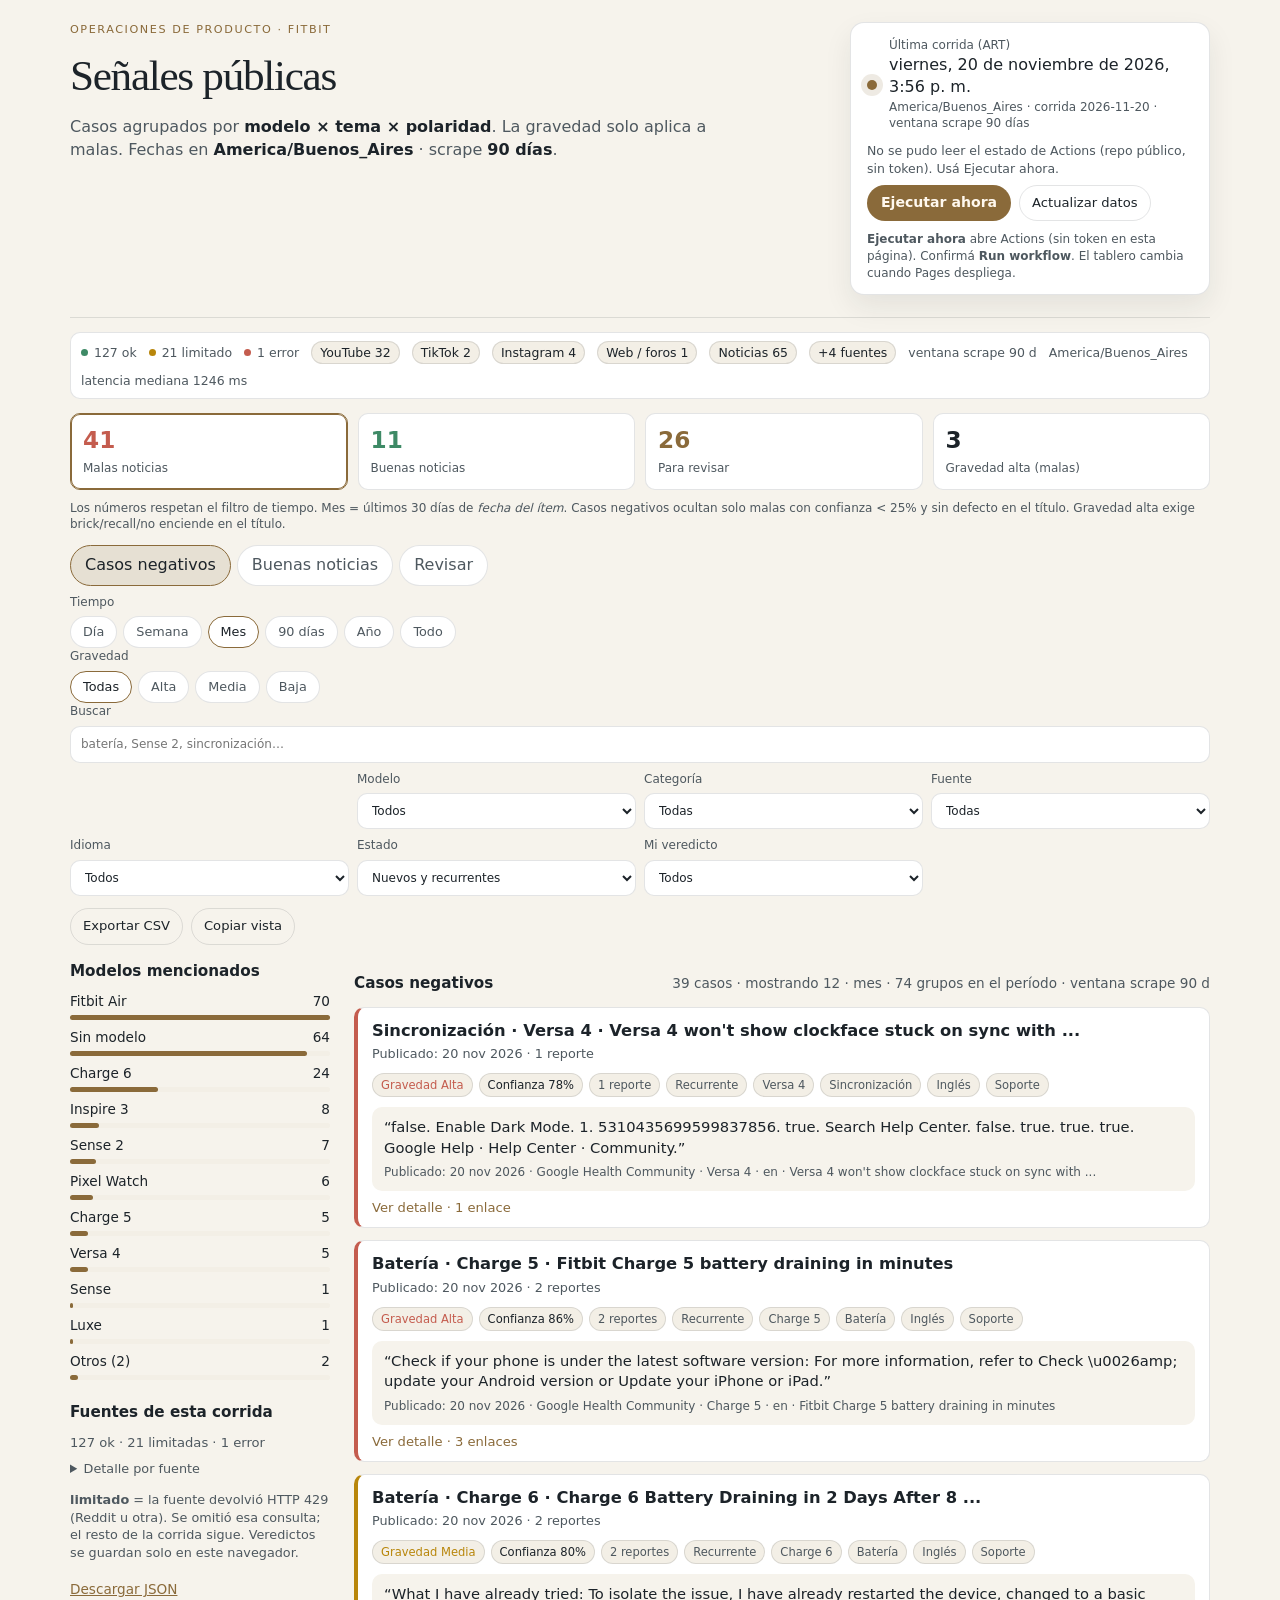
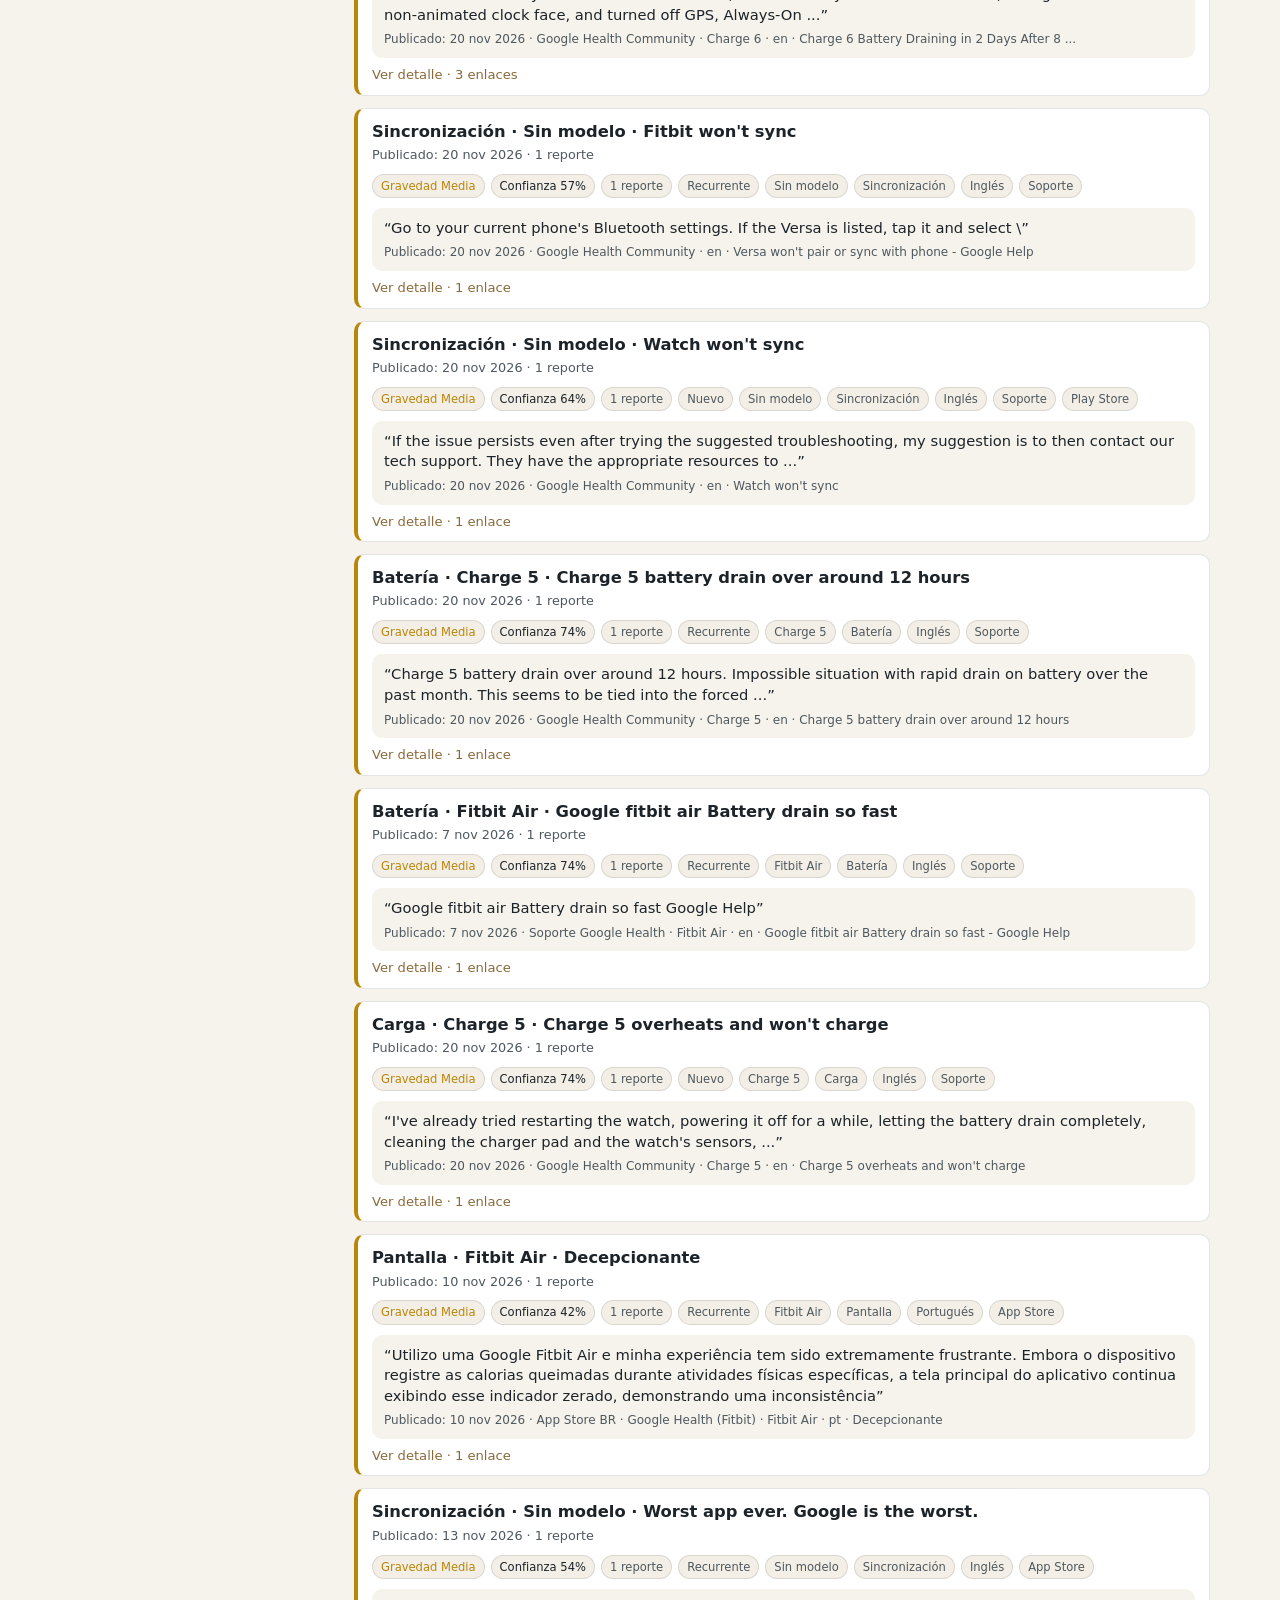
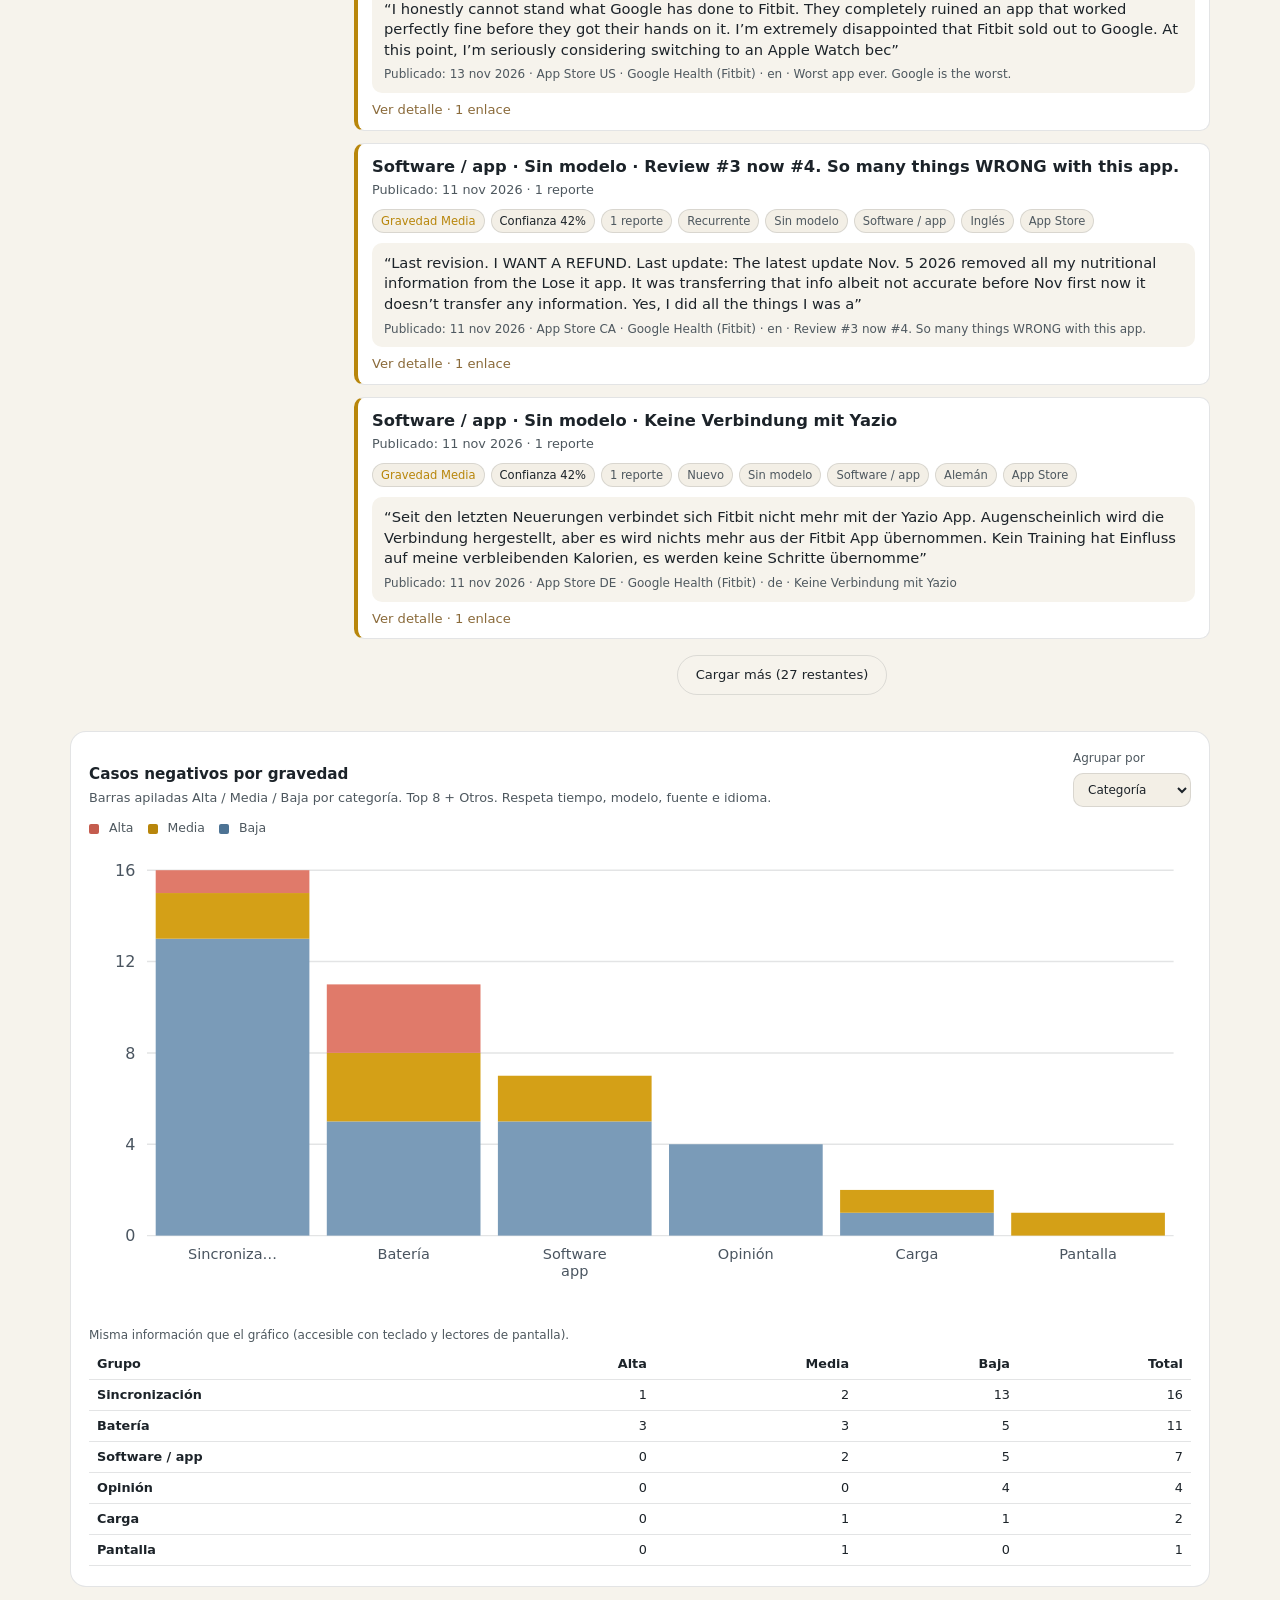
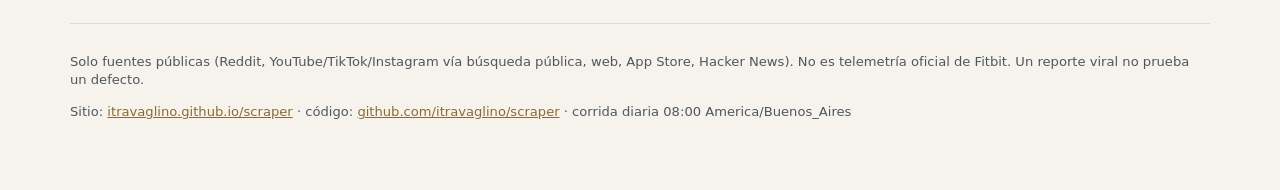
==== site/index.html @ a30a5b35 "datos: scrape diario Fitbit 2026-11-20T19:19Z" ====
<!DOCTYPE html>
<html lang="es-AR">
<head>
  <meta charset="utf-8">
  <meta name="viewport" content="width=device-width, initial-scale=1">
  <base href="./">
  <title>Panel Fitbit · operaciones de producto</title>
  <meta name="description" content="Consola de operaciones: casos negativos y buenas noticias públicas sobre productos Fitbit.">
  <link rel="icon" href="data:image/svg+xml,%3Csvg xmlns='http://www.w3.org/2000/svg' viewBox='0 0 64 64'%3E%3Crect rx='12' width='64' height='64' fill='%230f1419'/%3E%3Ccircle cx='32' cy='32' r='14' fill='none' stroke='%23c4a574' stroke-width='6'/%3E%3C/svg%3E">
  <link rel="stylesheet" href="assets/style.css">
</head>
<body data-repo="itravaglino/scraper" data-workflow="daily.yml" class="is-loading">
  <div class="page">
    <header class="mast">
      <div>
        <p class="kicker">Operaciones de producto · Fitbit</p>
        <h1>Señales públicas</h1>
        <p class="lede">
          Casos agrupados por <strong>modelo × tema × polaridad</strong>.
          La gravedad solo aplica a malas. Fechas en
          <strong>America/Buenos_Aires</strong> · scrape
          <strong>90 días</strong>.
        </p>
      </div>
      <aside class="run-card" aria-label="Estado de la corrida">
        <div class="run-card-top">
          <span class="pulse" aria-hidden="true"></span>
          <div>
            <div class="meta-label">Última corrida (ART)</div>
            <time id="run-stamp" datetime="2026-11-20T15:56:18-03:00">20 nov 2026, 15:56 America/Buenos_Aires</time>
            <div class="meta-sub" id="run-zone">America/Buenos_Aires · ventana 90 días</div>
          </div>
        </div>
        <p class="run-actions-status" id="actions-status">Consultando GitHub Actions…</p>
        <div class="run-btns">
          <a
            class="btn-run"
            id="btn-run"
            href="https://github.com/itravaglino/scraper/actions/workflows/daily.yml"
            target="_blank"
            rel="noopener"
          >Ejecutar ahora</a>
          <button type="button" class="btn-ghost" id="btn-refresh">Actualizar datos</button>
        </div>
        <p class="run-help" id="run-help">
          <b>Ejecutar ahora</b> abre Actions (sin token en esta página).
          Confirmá <b>Run workflow</b>. El tablero cambia cuando Pages despliega.
        </p>
      </aside>
    </header>

    <section class="ops-strip" id="ops-strip" aria-label="Salud de fuentes">
      <span>Cargando salud de fuentes…</span>
    </section>

    <section class="kpis" id="kpis" aria-label="Indicadores">
      <p class="kpi-defs">Cargando indicadores del período…</p>
    </section>

    <div class="sticky-filters" id="sticky-filters">
      <nav class="polarity-tabs" role="tablist" aria-label="Polaridad">
        <button type="button" class="tab on" role="tab" aria-selected="true" aria-pressed="true" data-polarity="mala" id="tab-mala">Casos negativos</button>
        <button type="button" class="tab" role="tab" aria-selected="false" aria-pressed="false" data-polarity="buena" id="tab-buena">Buenas noticias</button>
        <button type="button" class="tab" role="tab" aria-selected="false" aria-pressed="false" data-polarity="revisar" id="tab-revisar">Revisar</button>
      </nav>
      <div class="sticky-controls">
        <div class="seg" role="group" aria-label="Ventana de tiempo">
          <span class="seg-label">Tiempo</span>
          <div class="seg-opts" id="f-range">
            <button type="button" data-range="1">Día</button>
            <button type="button" data-range="7">Semana</button>
            <button type="button" data-range="30" class="on" aria-pressed="true">Mes</button>
            <button type="button" data-range="90">90 días</button>
            <button type="button" data-range="365">Año</button>
            <button type="button" data-range="all">Todo</button>
          </div>
        </div>
        <div class="seg" id="sev-wrap" role="group" aria-label="Gravedad">
          <span class="seg-label">Gravedad</span>
          <div class="seg-opts" id="f-sev">
            <button type="button" data-sev="" class="on" aria-pressed="true">Todas</button>
            <button type="button" data-sev="alta">Alta</button>
            <button type="button" data-sev="media">Media</button>
            <button type="button" data-sev="baja">Baja</button>
          </div>
        </div>
      </div>
    </div>

    <section class="toolbar" aria-label="Filtros">
      <label class="search">
        <span>Buscar</span>
        <input id="q" type="search" placeholder="batería, Sense 2, sincronización…" autocomplete="off">
      </label>
      <input type="checkbox" id="filters-toggle" class="filters-toggle">
      <label for="filters-toggle" class="filters-toggle-label">Más filtros</label>
      <div class="filters-grid">
        <label>
          <span>Modelo</span>
          <select id="f-model"><option value="">Todos</option></select>
        </label>
        <label>
          <span>Categoría</span>
          <select id="f-cat"><option value="">Todas</option></select>
        </label>
        <label>
          <span>Fuente</span>
          <select id="f-kind"><option value="">Todas</option></select>
        </label>
        <label>
          <span>Idioma</span>
          <select id="f-lang"><option value="">Todos</option></select>
        </label>
        <label>
          <span>Estado</span>
          <select id="f-rec">
            <option value="">Nuevos y recurrentes</option>
            <option value="new">Solo nuevos</option>
            <option value="recurring">Solo recurrentes</option>
          </select>
        </label>
        <label>
          <span>Mi veredicto</span>
          <select id="f-triage">
            <option value="">Todos</option>
            <option value="unset">Sin marcar</option>
            <option value="real">Parece real</option>
            <option value="check">Hay que verificar</option>
            <option value="discard">Descartar</option>
          </select>
        </label>
      </div>
      <div class="toolbar-actions">
        <button type="button" class="btn-ghost" id="btn-export">Exportar CSV</button>
        <button type="button" class="btn-ghost" id="btn-copy-view">Copiar vista</button>
      </div>
    </section>

    <section class="layout">
      <aside class="side">
        <h2>Modelos mencionados</h2>
        <ol id="model-bars" class="bars"></ol>
        <h2>Fuentes de esta corrida</h2>
        <p class="source-summary" id="source-summary"></p>
        <details class="ops-details">
          <summary>Detalle por fuente</summary>
          <ul id="source-list" class="sources"></ul>
        </details>
        <p class="hint">
          <b>limitado</b> = la fuente devolvió HTTP 429 (Reddit u otra).
          Se omitió esa consulta; el resto de la corrida sigue.
          Veredictos se guardan solo en este navegador.
        </p>
        <p><a class="dl" href="data/latest.json" download>Descargar JSON</a></p>
      </aside>
      <main>
        <div class="list-head">
          <h2 id="list-title">Casos negativos</h2>
          <p id="list-count">Cargando vista Mes…</p>
        </div>
        <div id="clusters" class="clusters" aria-busy="true" aria-live="polite">
          <article class="card alta" data-id="a915a8c10d05c61a"><h3>Sincronización · Versa 4 · Versa 4 won&#x27;t show clockface stuck on sync with ...</h3><p class="case-meta">2026-11-20 · 3 reportes · Sincronización · Versa 4</p><blockquote class="quote">false. Enable Dark Mode. 1. 5310435699599837856. true. Search Help Center. false. true. true. true. Google Help · Help Center · Community.</blockquote></article>
<article class="card alta" data-id="73d21af4cde33796"><h3>Batería · Charge 5 · Fitbit Charge 5 battery draining in minutes</h3><p class="case-meta">2026-11-20 · 2 reportes · Batería · Charge 5</p><blockquote class="quote">Check if your phone is under the latest software version: For more information, refer to Check \u0026amp; update your Android version or Update your iPhone or iPad.</blockquote></article>
<article class="card alta" data-id="3e48e1bf084d7112"><h3>Sincronización · Inspire 2 · Incredibly frustrating</h3><p class="case-meta">2026-10-27 · 1 reportes · Sincronización · Inspire 2</p><blockquote class="quote">Since the switch from Fitbit I’ve had a range of issues. 

I gave up on tracking food due to the lack of the clear dynamic calorie tracking with a deficit and switched to MyFitnessPal. Even though I told it I wanted to l</blockquote></article>
<article class="card alta" data-id="e819a65d3fae448c"><h3>Software / app · Sin modelo · 4 Common Issues With Fitbit Devices</h3><p class="case-meta">2026-11-02 · 1 reportes · Software / app · Sin modelo</p><blockquote class="quote">4 Common Issues With Fitbit Devices BGR</blockquote></article>
<article class="card media" data-id="deb5e42321008bbb"><h3>Batería · Charge 6 · Charge 6 Battery Draining in 2 Days After 8 ...</h3><p class="case-meta">2026-11-20 · 4 reportes · Batería · Charge 6</p><blockquote class="quote">What I have already tried: To isolate the issue, I have already restarted the device, changed to a basic non-animated clock face, and turned off GPS, Always-On ...</blockquote></article>
<article class="card media" data-id="4a9b413b4a656e07"><h3>Sincronización · Sin modelo · Fitbit won&#x27;t sync</h3><p class="case-meta">2026-11-20 · 3 reportes · Sincronización · Sin modelo</p><blockquote class="quote">Fitbit won&#x27;t sync Google Help</blockquote></article>
<article class="card media" data-id="d480df7e78818041"><h3>Sincronización · Sin modelo · Watch won&#x27;t sync</h3><p class="case-meta">2026-11-20 · 2 reportes · Sincronización · Sin modelo</p><blockquote class="quote">If the issue persists even after trying the suggested troubleshooting, my suggestion is to then contact our tech support. They have the appropriate resources to ...</blockquote></article>
<article class="card media" data-id="335f3f7800c7c202"><h3>Batería · Charge 5 · Charge 5 battery drain over around 12 hours</h3><p class="case-meta">2026-11-20 · 1 reportes · Batería · Charge 5</p><blockquote class="quote">Charge 5 battery drain over around 12 hours. Impossible situation with rapid drain on battery over the past month. This seems to be tied into the forced ...</blockquote></article>
        </div>
        <p class="list-more-wrap">
          <button type="button" class="btn-ghost" id="btn-more" hidden>Cargar más</button>
        </p>
        <p id="empty" class="empty" hidden>
          No hay casos en esta vista con los filtros actuales.
        </p>
      </main>
    </section>

    <section class="chart-panel" aria-label="Gráfico por gravedad">
      <div class="chart-head">
        <div>
          <h2>Casos negativos por gravedad</h2>
          <p class="chart-sub" id="chart-sub">Barras apiladas Alta / Media / Baja. Respeta los filtros.</p>
        </div>
        <label class="chart-dim">
          <span>Agrupar por</span>
          <select id="f-chart">
            <option value="categoria" selected>Categoría</option>
            <option value="modelo">Modelo</option>
            <option value="fuente">Fuente</option>
            <option value="tiempo">Tiempo (día)</option>
          </select>
        </label>
      </div>
      <div class="chart-legend" id="chart-legend">
        <span><i class="swatch alta"></i> Alta</span>
        <span><i class="swatch media"></i> Media</span>
        <span><i class="swatch baja"></i> Baja</span>
      </div>
      <div class="chart-frame">
        <svg id="sev-chart" viewBox="0 0 760 320" role="img" aria-label="Gráfico de gravedad"></svg>
        <p id="chart-empty" class="chart-empty" hidden>El gráfico de gravedad aplica a casos negativos. Abrí esa pestaña o ampliá el período.</p>
      </div>
      <div class="chart-table-wrap">
        <table id="chart-table" class="chart-table">
          <caption>Misma información que el gráfico (accesible con teclado y lectores de pantalla).</caption>
          <thead><tr><th>Grupo</th><th>Alta</th><th>Media</th><th>Baja</th><th>Total</th></tr></thead>
          <tbody></tbody>
        </table>
      </div>
    </section>

    <footer class="foot">
      <p>
        Solo fuentes públicas (Reddit, YouTube/TikTok/Instagram vía búsqueda pública,
        web, App Store, Hacker News). No es telemetría oficial de Fitbit.
        Un reporte viral no prueba un defecto.
      </p>
      <p>
        Sitio:
        <a href="https://itravaglino.github.io/scraper/">itravaglino.github.io/scraper</a>
        · código:
        <a href="https://github.com/itravaglino/scraper">github.com/itravaglino/scraper</a>
        · corrida diaria 08:00 America/Buenos_Aires
      </p>
    </footer>
  </div>
  <button type="button" class="btn-top" id="btn-top" hidden>Volver arriba</button>
  <script>window.FITBIT_SEED={"generated_at":"2026-11-20T15:56:18-03:00","generated_at_utc":"2026-11-20T18:56:18+00:00","timezone":"America/Buenos_Aires","run_id":"2026-11-20","scrape_window_days":90,"github_repo":"itravaglino/scraper","github_workflow":"daily.yml","run_workflow_url":"https://github.com/itravaglino/scraper/actions/workflows/daily.yml","summary":{"reports":189,"clusters":168,"clusters_mala":70,"clusters_buena":37,"new_clusters":27,"recurring_clusters":141,"by_model":{"Fitbit Air":70,"Sin modelo":64,"Charge 6":24,"Inspire 3":8,"Sense 2":7,"Pixel Watch":6,"Charge 5":5,"Versa 4":5,"Sense":1,"Luxe":1,"Charge":1,"Inspire 2":1},"by_severity":{"media":19,"alta":10,"baja":53},"by_polarity":{"buena":39,"revisar":68,"mala":82},"by_language":{"en":152,"ja":2,"es":12,"pt":6,"fr":3,"de":10,"it":3,"nl":1},"by_category":{"sincronizacion":55,"software":26,"opinion":72,"bateria":19,"carga":4,"pantalla":8,"calidad":1,"correa":2,"gps":2},"by_source":{"Android Authority RSS":2,"9to5Google RSS":1,"Google Health Community":40,"Noticias web (EN-US)":5,"Noticias web (EN-GB)":8,"Noticias web (ES-ES)":1,"Noticias web (PT)":2,"Noticias web (FR)":2,"Noticias web (DE)":5,"Noticias web (IT)":1,"Noticias web (NL)":1,"Noticias migración Google Health":10,"Noticias outage Fitbit":3,"Foros / soporte (web)":1,"Soporte Google Health":24,"Android Central (News)":1,"Android Authority (News)":4,"TechRadar (News)":3,"gadgetsandwearables (News)":3,"Noticias positivas (EN)":3,"Bing News migración":1,"Noticias Charge 6":2,"Noticias Inspire 3":2,"Noticias Fitbit Air":2,"Noticias Fitbit Air (ES)":2,"Noticias Google Health (PT)":1,"X / Twitter (Google News)":7,"YouTube (búsqueda pública)":1,"YouTube ES":2,"YouTube PT":2,"YouTube DE":4,"YouTube elogios":23,"TikTok ES":2,"Instagram ES":4,"App Store US · Google Health (Fitbit)":1,"App Store GB · Google Health (Fitbit)":1,"App Store CA · Google Health (Fitbit)":1,"App Store AU · Google Health (Fitbit)":1,"App Store ES · Google Health (Fitbit)":1,"App Store AR · Google Health (Fitbit)":1,"App Store BR · Google Health (Fitbit)":1,"App Store FR · Google Health (Fitbit)":1,"App Store DE · Google Health (Fitbit)":1,"App Store IT · Google Health (Fitbit)":1,"App Store JP · Google Health (Fitbit)":1,"App Store IN · Google Health (Fitbit)":1,"App Store NL · Google Health (Fitbit)":1,"Play Store AU · Google Health (Fitbit)":1},"by_kind":{"news":65,"support":64,"web":1,"x":7,"youtube":32,"tiktok":2,"instagram":4,"itunes":13,"playstore":1},"sources_ok":127,"sources_limited":21,"sources_error":1},"sources":[{"id":"rss_verge","label":"The Verge RSS","kind":"news","ok":true,"state":"ok","kept":0,"fetched":10,"latency_ms":90},{"id":"rss_androidauthority","label":"Android Authority RSS","kind":"news","ok":true,"state":"ok","kept":2,"fetched":80,"latency_ms":1359},{"id":"rss_androidpolice","label":"Android Police RSS","kind":"news","ok":true,"state":"ok","kept":0,"fetched":10,"latency_ms":1142},{"id":"rss_9to5google","label":"9to5Google RSS","kind":"news","ok":true,"state":"ok","kept":1,"fetched":100,"latency_ms":1169},{"id":"rss_techradar","label":"TechRadar RSS","kind":"news","ok":true,"state":"ok","kept":0,"fetched":50,"latency_ms":1369},{"id":"rss_gadgetsandwearables","label":"gadgetsandwearables RSS","kind":"news","ok":true,"state":"ok","kept":0,"fetched":10,"latency_ms":1219},{"id":"rss_wareable","label":"Wareable RSS","kind":"news","ok":false,"state":"skip","kept":0,"fetched":0,"error":"Fuente no disponible (HTTP 403)","latency_ms":954},{"id":"rss_androidcentral","label":"Android Central RSS","kind":"news","ok":true,"state":"ok","kept":0,"fetched":50,"latency_ms":1491},{"id":"ghealth_community_html","label":"Google Health Community","kind":"support","ok":true,"state":"ok","kept":40,"fetched":47,"latency_ms":14936},{"id":"gnews_en","label":"Noticias web (EN-US)","kind":"news","ok":true,"state":"ok","kept":5,"fetched":57,"latency_ms":1020},{"id":"gnews_uk","label":"Noticias web (EN-GB)","kind":"news","ok":true,"state":"ok","kept":8,"fetched":62,"latency_ms":1215},{"id":"gnews_ca","label":"Noticias web (EN-CA)","kind":"news","ok":true,"state":"ok","kept":0,"fetched":61,"latency_ms":1302},{"id":"gnews_au","label":"Noticias web (EN-AU)","kind":"news","ok":true,"state":"ok","kept":0,"fetched":61,"latency_ms":1183},{"id":"gnews_in","label":"Noticias web (EN-IN)","kind":"news","ok":true,"state":"ok","kept":0,"fetched":62,"latency_ms":1085},{"id":"gnews_es","label":"Noticias web (ES-AR)","kind":"news","ok":true,"state":"ok","kept":0,"fetched":54,"latency_ms":1099},{"id":"gnews_mx","label":"Noticias web (ES-MX)","kind":"news","ok":true,"state":"ok","kept":0,"fetched":41,"latency_ms":1168},{"id":"gnews_es_es","label":"Noticias web (ES-ES)","kind":"news","ok":true,"state":"ok","kept":1,"fetched":47,"latency_ms":1259},{"id":"gnews_pt","label":"Noticias web (PT)","kind":"news","ok":true,"state":"ok","kept":2,"fetched":35,"latency_ms":1355},{"id":"gnews_fr","label":"Noticias web (FR)","kind":"news","ok":true,"state":"ok","kept":2,"fetched":34,"latency_ms":926},{"id":"gnews_de","label":"Noticias web (DE)","kind":"news","ok":true,"state":"ok","kept":5,"fetched":38,"latency_ms":1207},{"id":"gnews_it","label":"Noticias web (IT)","kind":"news","ok":true,"state":"ok","kept":1,"fetched":43,"latency_ms":1311},{"id":"gnews_nl","label":"Noticias web (NL)","kind":"news","ok":true,"state":"ok","kept":1,"fetched":33,"latency_ms":1096},{"id":"gnews_ja","label":"Noticias web (JA)","kind":"news","ok":true,"state":"ok","kept":0,"fetched":40,"latency_ms":1237},{"id":"gnews_ko","label":"Noticias web (KO)","kind":"news","ok":true,"state":"ok","kept":0,"fetched":10,"latency_ms":904},{"id":"gnews_migration","label":"Noticias migración Google Health","kind":"news","ok":true,"state":"ok","kept":10,"fetched":43,"latency_ms":1542},{"id":"gnews_outage","label":"Noticias outage Fitbit","kind":"news","ok":true,"state":"ok","kept":3,"fetched":20,"latency_ms":961},{"id":"gnews_forums","label":"Foros / soporte (web)","kind":"web","ok":true,"state":"ok","kept":1,"fetched":77,"latency_ms":1693},{"id":"gnews_community_fitbit","label":"community.fitbit.com","kind":"support","ok":true,"state":"ok","kept":0,"fetched":69,"latency_ms":1116},{"id":"gnews_support_googlehealth","label":"Soporte Google Health","kind":"support","ok":true,"state":"ok","kept":24,"fetched":31,"latency_ms":834},{"id":"gnews_support_google","label":"Soporte Google","kind":"support","ok":true,"state":"ok","kept":0,"fetched":69,"latency_ms":1494},{"id":"gnews_xda","label":"XDA Forums","kind":"web","ok":true,"state":"ok","kept":0,"fetched":69,"latency_ms":1228},{"id":"gnews_9to5","label":"9to5Google (News)","kind":"news","ok":true,"state":"ok","kept":0,"fetched":100,"latency_ms":1026},{"id":"gnews_androidcentral","label":"Android Central (News)","kind":"news","ok":true,"state":"ok","kept":1,"fetched":65,"latency_ms":1355},{"id":"gnews_verge","label":"The Verge (News)","kind":"news","ok":true,"state":"ok","kept":0,"fetched":23,"latency_ms":798},{"id":"gnews_androidauthority","label":"Android Authority (News)","kind":"news","ok":true,"state":"ok","kept":4,"fetched":55,"latency_ms":1518},{"id":"gnews_techradar","label":"TechRadar (News)","kind":"news","ok":true,"state":"ok","kept":3,"fetched":100,"latency_ms":1286},{"id":"gnews_gadgets","label":"gadgetsandwearables (News)","kind":"news","ok":true,"state":"ok","kept":3,"fetched":55,"latency_ms":956},{"id":"gnews_downdetector","label":"Downdetector / outage","kind":"web","ok":true,"state":"ok","kept":0,"fetched":0,"latency_ms":887},{"id":"gnews_praise","label":"Noticias positivas (EN)","kind":"news","ok":true,"state":"ok","kept":3,"fetched":31,"latency_ms":1441},{"id":"bing_news_en","label":"Bing News (EN)","kind":"news","ok":true,"state":"ok","kept":0,"fetched":0,"latency_ms":981},{"id":"bing_news_problem","label":"Bing News problemas","kind":"news","ok":true,"state":"ok","kept":0,"fetched":1,"latency_ms":1236},{"id":"bing_news_es","label":"Bing News (ES)","kind":"news","ok":true,"state":"ok","kept":0,"fetched":4,"latency_ms":1212},{"id":"bing_news_de","label":"Bing News (DE)","kind":"news","ok":true,"state":"ok","kept":0,"fetched":4,"latency_ms":1190},{"id":"bing_news_migration","label":"Bing News migración","kind":"news","ok":true,"state":"ok","kept":1,"fetched":12,"latency_ms":1246},{"id":"gnews_model_charge_6","label":"Noticias Charge 6","kind":"news","ok":true,"state":"ok","kept":2,"fetched":36,"latency_ms":1408},{"id":"gnews_model_charge_6_es","label":"Noticias Charge 6 (ES)","kind":"news","ok":true,"state":"ok","kept":0,"fetched":9,"latency_ms":1091},{"id":"gnews_model_charge_5","label":"Noticias Charge 5","kind":"news","ok":true,"state":"ok","kept":0,"fetched":10,"latency_ms":1136},{"id":"gnews_model_charge_5_es","label":"Noticias Charge 5 (ES)","kind":"news","ok":true,"state":"ok","kept":0,"fetched":2,"latency_ms":1125},{"id":"gnews_model_charge_4","label":"Noticias Charge 4","kind":"news","ok":true,"state":"ok","kept":0,"fetched":10,"latency_ms":1337},{"id":"gnews_model_charge_4_es","label":"Noticias Charge 4 (ES)","kind":"news","ok":true,"state":"ok","kept":0,"fetched":1,"latency_ms":1082},{"id":"gnews_model_sense_2","label":"Noticias Sense 2","kind":"news","ok":true,"state":"ok","kept":0,"fetched":10,"latency_ms":1238},{"id":"gnews_model_sense_2_es","label":"Noticias Sense 2 (ES)","kind":"news","ok":true,"state":"ok","kept":0,"fetched":7,"latency_ms":1181},{"id":"gnews_model_inspire_3","label":"Noticias Inspire 3","kind":"news","ok":true,"state":"ok","kept":2,"fetched":14,"latency_ms":1267},{"id":"gnews_model_inspire_3_es","label":"Noticias Inspire 3 (ES)","kind":"news","ok":true,"state":"ok","kept":0,"fetched":2,"latency_ms":1082},{"id":"gnews_model_versa_4","label":"Noticias Versa 4","kind":"news","ok":true,"state":"ok","kept":0,"fetched":8,"latency_ms":1264},{"id":"gnews_model_versa_4_es","label":"Noticias Versa 4 (ES)","kind":"news","ok":true,"state":"ok","kept":0,"fetched":7,"latency_ms":1176},{"id":"gnews_model_versa_3","label":"Noticias Versa 3","kind":"news","ok":true,"state":"ok","kept":0,"fetched":10,"latency_ms":1236},{"id":"gnews_model_versa_3_es","label":"Noticias Versa 3 (ES)","kind":"news","ok":true,"state":"ok","kept":0,"fetched":6,"latency_ms":1174},{"id":"gnews_model_fitbit_air","label":"Noticias Fitbit Air","kind":"news","ok":true,"state":"ok","kept":2,"fetched":71,"latency_ms":1767},{"id":"gnews_model_fitbit_air_es","label":"Noticias Fitbit Air (ES)","kind":"news","ok":true,"state":"ok","kept":2,"fetched":27,"latency_ms":786},{"id":"gnews_model_ace_3","label":"Noticias Ace 3","kind":"news","ok":true,"state":"ok","kept":0,"fetched":6,"latency_ms":1030},{"id":"gnews_model_ace_3_es","label":"Noticias Ace 3 (ES)","kind":"news","ok":true,"state":"ok","kept":0,"fetched":0,"latency_ms":1119},{"id":"gnews_gh_pt","label":"Noticias Google Health (PT)","kind":"news","ok":true,"state":"ok","kept":1,"fetched":10,"latency_ms":1328},{"id":"gnews_gh_fr","label":"Noticias Google Health (FR)","kind":"news","ok":true,"state":"ok","kept":0,"fetched":10,"latency_ms":1226},{"id":"gnews_gh_de","label":"Noticias Google Health (DE)","kind":"news","ok":true,"state":"ok","kept":0,"fetched":18,"latency_ms":1287},{"id":"gnews_gh_it","label":"Noticias Google Health (IT)","kind":"news","ok":true,"state":"ok","kept":0,"fetched":14,"latency_ms":1125},{"id":"gnews_gh_ja","label":"Noticias Google Health (JA)","kind":"news","ok":true,"state":"ok","kept":0,"fetched":9,"latency_ms":1133},{"id":"gnews_x","label":"X / Twitter (Google News)","kind":"x","ok":true,"state":"ok","kept":7,"fetched":58,"latency_ms":1799},{"id":"gnews_twitter","label":"Twitter.com (Google News)","kind":"x","ok":true,"state":"ok","kept":0,"fetched":0,"latency_ms":530},{"id":"nitter_fitbit","label":"X (RSS bridge)","kind":"x","ok":false,"state":"error","kept":0,"fetched":0,"error":"HTTP 451 ","latency_ms":18197},{"id":"youtube_gnews","label":"YouTube (búsqueda pública)","kind":"youtube","ok":true,"state":"ok","kept":1,"fetched":65,"latency_ms":1832},{"id":"youtube_gnews_es","label":"YouTube ES","kind":"youtube","ok":true,"state":"ok","kept":2,"fetched":65,"latency_ms":1092},{"id":"youtube_gnews_pt","label":"YouTube PT","kind":"youtube","ok":true,"state":"ok","kept":2,"fetched":100,"latency_ms":1195},{"id":"youtube_gnews_fr","label":"YouTube FR","kind":"youtube","ok":true,"state":"ok","kept":0,"fetched":45,"latency_ms":904},{"id":"youtube_gnews_de","label":"YouTube DE","kind":"youtube","ok":true,"state":"ok","kept":4,"fetched":42,"latency_ms":1264},{"id":"youtube_gnews_ja","label":"YouTube JA","kind":"youtube","ok":true,"state":"ok","kept":0,"fetched":50,"latency_ms":1234},{"id":"youtube_praise","label":"YouTube elogios","kind":"youtube","ok":true,"state":"ok","kept":23,"fetched":93,"latency_ms":1415},{"id":"tiktok_gnews","label":"TikTok (búsqueda pública)","kind":"tiktok","ok":true,"state":"ok","kept":0,"fetched":76,"latency_ms":1301},{"id":"tiktok_gnews_es","label":"TikTok ES","kind":"tiktok","ok":true,"state":"ok","kept":2,"fetched":100,"latency_ms":1309},{"id":"tiktok_gnews_pt","label":"TikTok PT","kind":"tiktok","ok":true,"state":"ok","kept":0,"fetched":100,"latency_ms":1144},{"id":"instagram_gnews","label":"Instagram (búsqueda pública)","kind":"instagram","ok":true,"state":"ok","kept":0,"fetched":69,"latency_ms":1109},{"id":"instagram_gnews_es","label":"Instagram ES","kind":"instagram","ok":true,"state":"ok","kept":4,"fetched":78,"latency_ms":1690},{"id":"instagram_gnews_pt","label":"Instagram PT","kind":"instagram","ok":true,"state":"ok","kept":0,"fetched":100,"latency_ms":870},{"id":"itunes_us_462638897","label":"App Store US · Google Health (Fitbit)","kind":"itunes","ok":true,"state":"ok","kept":1,"fetched":150,"latency_ms":3386},{"id":"itunes_gb_462638897","label":"App Store GB · Google Health (Fitbit)","kind":"itunes","ok":true,"state":"ok","kept":1,"fetched":150,"latency_ms":3499},{"id":"itunes_ca_462638897","label":"App Store CA · Google Health (Fitbit)","kind":"itunes","ok":true,"state":"ok","kept":1,"fetched":150,"latency_ms":3618},{"id":"itunes_au_462638897","label":"App Store AU · Google Health (Fitbit)","kind":"itunes","ok":true,"state":"ok","kept":1,"fetched":150,"latency_ms":3684},{"id":"itunes_es_462638897","label":"App Store ES · Google Health (Fitbit)","kind":"itunes","ok":true,"state":"ok","kept":1,"fetched":150,"latency_ms":3485},{"id":"itunes_ar_462638897","label":"App Store AR · Google Health (Fitbit)","kind":"itunes","ok":true,"state":"ok","kept":1,"fetched":150,"latency_ms":3542},{"id":"itunes_mx_462638897","label":"App Store MX · Google Health (Fitbit)","kind":"itunes","ok":true,"state":"ok","kept":0,"fetched":0,"latency_ms":854},{"id":"itunes_br_462638897","label":"App Store BR · Google Health (Fitbit)","kind":"itunes","ok":true,"state":"ok","kept":1,"fetched":150,"latency_ms":3822},{"id":"itunes_fr_462638897","label":"App Store FR · Google Health (Fitbit)","kind":"itunes","ok":true,"state":"ok","kept":1,"fetched":150,"latency_ms":3906},{"id":"itunes_de_462638897","label":"App Store DE · Google Health (Fitbit)","kind":"itunes","ok":true,"state":"ok","kept":1,"fetched":50,"latency_ms":1910},{"id":"itunes_it_462638897","label":"App Store IT · Google Health (Fitbit)","kind":"itunes","ok":true,"state":"ok","kept":1,"fetched":150,"latency_ms":3956},{"id":"itunes_jp_462638897","label":"App Store JP · Google Health (Fitbit)","kind":"itunes","ok":true,"state":"ok","kept":1,"fetched":150,"latency_ms":3559},{"id":"itunes_in_462638897","label":"App Store IN · Google Health (Fitbit)","kind":"itunes","ok":true,"state":"ok","kept":1,"fetched":150,"latency_ms":3694},{"id":"itunes_nl_462638897","label":"App Store NL · Google Health (Fitbit)","kind":"itunes","ok":true,"state":"ok","kept":1,"fetched":100,"latency_ms":3165},{"id":"itunes_us_1621113388","label":"App Store US · Fitbit Ace","kind":"itunes","ok":true,"state":"ok","kept":0,"fetched":58,"latency_ms":3575},{"id":"itunes_gb_1621113388","label":"App Store GB · Fitbit Ace","kind":"itunes","ok":true,"state":"ok","kept":0,"fetched":0,"latency_ms":1228},{"id":"itunes_ca_1621113388","label":"App Store CA · Fitbit Ace","kind":"itunes","ok":true,"state":"ok","kept":0,"fetched":2,"latency_ms":1296},{"id":"itunes_au_1621113388","label":"App Store AU · Fitbit Ace","kind":"itunes","ok":true,"state":"ok","kept":0,"fetched":3,"latency_ms":1190},{"id":"itunes_es_1621113388","label":"App Store ES · Fitbit Ace","kind":"itunes","ok":true,"state":"ok","kept":0,"fetched":0,"latency_ms":1104},{"id":"itunes_ar_1621113388","label":"App Store AR · Fitbit Ace","kind":"itunes","ok":true,"state":"ok","kept":0,"fetched":0,"latency_ms":1155},{"id":"itunes_mx_1621113388","label":"App Store MX · Fitbit Ace","kind":"itunes","ok":true,"state":"ok","kept":0,"fetched":0,"latency_ms":1430},{"id":"itunes_br_1621113388","label":"App Store BR · Fitbit Ace","kind":"itunes","ok":true,"state":"ok","kept":0,"fetched":0,"latency_ms":1082},{"id":"itunes_fr_1621113388","label":"App Store FR · Fitbit Ace","kind":"itunes","ok":true,"state":"ok","kept":0,"fetched":0,"latency_ms":1144},{"id":"itunes_de_1621113388","label":"App Store DE · Fitbit Ace","kind":"itunes","ok":true,"state":"ok","kept":0,"fetched":0,"latency_ms":1213},{"id":"itunes_it_1621113388","label":"App Store IT · Fitbit Ace","kind":"itunes","ok":true,"state":"ok","kept":0,"fetched":0,"latency_ms":1304},{"id":"itunes_jp_1621113388","label":"App Store JP · Fitbit Ace","kind":"itunes","ok":true,"state":"ok","kept":0,"fetched":0,"latency_ms":1173},{"id":"itunes_in_1621113388","label":"App Store IN · Fitbit Ace","kind":"itunes","ok":true,"state":"ok","kept":0,"fetched":0,"latency_ms":1231},{"id":"itunes_nl_1621113388","label":"App Store NL · Fitbit Ace","kind":"itunes","ok":true,"state":"ok","kept":0,"fetched":0,"latency_ms":1103},{"id":"play_us_com_fitbit_FitbitMobile","label":"Play Store US · Google Health (Fitbit)","kind":"playstore","ok":true,"state":"ok","kept":0,"fetched":3,"latency_ms":1217},{"id":"play_gb_com_fitbit_FitbitMobile","label":"Play Store GB · Google Health (Fitbit)","kind":"playstore","ok":true,"state":"ok","kept":0,"fetched":3,"latency_ms":1430},{"id":"play_ca_com_fitbit_FitbitMobile","label":"Play Store CA · Google Health (Fitbit)","kind":"playstore","ok":true,"state":"ok","kept":0,"fetched":3,"latency_ms":1098},{"id":"play_au_com_fitbit_FitbitMobile","label":"Play Store AU · Google Health (Fitbit)","kind":"playstore","ok":true,"state":"ok","kept":1,"fetched":3,"latency_ms":1144},{"id":"play_es_com_fitbit_FitbitMobile","label":"Play Store ES · Google Health (Fitbit)","kind":"playstore","ok":true,"state":"ok","kept":0,"fetched":3,"latency_ms":1482},{"id":"play_ar_com_fitbit_FitbitMobile","label":"Play Store AR · Google Health (Fitbit)","kind":"playstore","ok":true,"state":"ok","kept":0,"fetched":3,"latency_ms":1138},{"id":"play_mx_com_fitbit_FitbitMobile","label":"Play Store MX · Google Health (Fitbit)","kind":"playstore","ok":true,"state":"ok","kept":0,"fetched":3,"latency_ms":1158},{"id":"play_br_com_fitbit_FitbitMobile","label":"Play Store BR · Google Health (Fitbit)","kind":"playstore","ok":true,"state":"ok","kept":0,"fetched":3,"latency_ms":1926},{"id":"play_fr_com_fitbit_FitbitMobile","label":"Play Store FR · Google Health (Fitbit)","kind":"playstore","ok":true,"state":"ok","kept":0,"fetched":3,"latency_ms":401},{"id":"play_de_com_fitbit_FitbitMobile","label":"Play Store DE · Google Health (Fitbit)","kind":"playstore","ok":true,"state":"ok","kept":0,"fetched":3,"latency_ms":1053},{"id":"play_it_com_fitbit_FitbitMobile","label":"Play Store IT · Google Health (Fitbit)","kind":"playstore","ok":true,"state":"ok","kept":0,"fetched":3,"latency_ms":1350},{"id":"play_jp_com_fitbit_FitbitMobile","label":"Play Store JP · Google Health (Fitbit)","kind":"playstore","ok":true,"state":"ok","kept":0,"fetched":3,"latency_ms":1309},{"id":"play_in_com_fitbit_FitbitMobile","label":"Play Store IN · Google Health (Fitbit)","kind":"playstore","ok":true,"state":"ok","kept":0,"fetched":3,"latency_ms":909},{"id":"play_nl_com_fitbit_FitbitMobile","label":"Play Store NL · Google Health (Fitbit)","kind":"playstore","ok":true,"state":"ok","kept":0,"fetched":3,"latency_ms":1331},{"id":"hn_fitbit","label":"Hacker News","kind":"hackernews","ok":true,"state":"ok","kept":0,"fetched":9,"latency_ms":1166},{"id":"hn_fitbit_comments","label":"Hacker News comentarios","kind":"hackernews","ok":true,"state":"ok","kept":0,"fetched":50,"latency_ms":1393},{"id":"hn_google_health","label":"Hacker News Google Health","kind":"hackernews","ok":true,"state":"ok","kept":0,"fetched":0,"latency_ms":1003},{"id":"hn_fitbit_bug","label":"Hacker News bugs","kind":"hackernews","ok":true,"state":"ok","kept":0,"fetched":0,"latency_ms":1173},{"id":"reddit_fitbit_new","label":"Reddit r/fitbit new","kind":"reddit","ok":false,"state":"skip","kept":0,"fetched":0,"error":"Fuente no encontrada (HTTP 404)","latency_ms":7836},{"id":"reddit_fitbit_top_week","label":"Reddit r/fitbit top semana","kind":"reddit","ok":false,"state":"skip","kept":0,"fetched":0,"error":"Fuente no encontrada (HTTP 404)","latency_ms":68092},{"id":"reddit_fitbit_top_month","label":"Reddit r/fitbit top mes","kind":"reddit","ok":false,"state":"skip","kept":0,"fetched":0,"error":"Fuente no encontrada (HTTP 404)","latency_ms":68142},{"id":"reddit_googlehealthfitbit","label":"Reddit r/GoogleHealthFitbit","kind":"reddit","ok":false,"state":"skip","kept":0,"fetched":0,"error":"Fuente no encontrada (HTTP 404)","latency_ms":68133},{"id":"reddit_googlehealthapp","label":"Reddit r/GoogleHealthApp","kind":"reddit","ok":false,"state":"skip","kept":0,"fetched":0,"error":"Fuente no encontrada (HTTP 404)","latency_ms":68216},{"id":"reddit_fitbitair","label":"Reddit r/FitbitAir","kind":"reddit","ok":false,"state":"skip","kept":0,"fetched":0,"error":"Fuente no encontrada (HTTP 404)","latency_ms":28056},{"id":"reddit_googlepixelwatch","label":"Reddit r/GooglePixelWatch","kind":"reddit","ok":false,"state":"skip","kept":0,"fetched":0,"error":"Fuente no encontrada (HTTP 404)","latency_ms":68242},{"id":"reddit_pixelwatch","label":"Reddit r/PixelWatch","kind":"reddit","ok":false,"state":"skip","kept":0,"fetched":0,"error":"Fuente no encontrada (HTTP 404)","latency_ms":68070},{"id":"reddit_q_sync","label":"Reddit r/fitbit sync","kind":"reddit","ok":false,"state":"skip","kept":0,"fetched":0,"error":"Fuente no encontrada (HTTP 404)","latency_ms":68203},{"id":"reddit_q_battery","label":"Reddit r/fitbit battery","kind":"reddit","ok":false,"state":"skip","kept":0,"fetched":0,"error":"Fuente no encontrada (HTTP 404)","latency_ms":68156},{"id":"reddit_q_crash","label":"Reddit r/fitbit crash","kind":"reddit","ok":false,"state":"skip","kept":0,"fetched":0,"error":"Fuente no encontrada (HTTP 404)","latency_ms":28122},{"id":"reddit_q_update","label":"Reddit r/fitbit update","kind":"reddit","ok":false,"state":"skip","kept":0,"fetched":0,"error":"Fuente no encontrada (HTTP 404)","latency_ms":68240},{"id":"reddit_q_migration","label":"Reddit r/fitbit Google Health","kind":"reddit","ok":false,"state":"skip","kept":0,"fetched":0,"error":"Fuente no encontrada (HTTP 404)","latency_ms":68123},{"id":"reddit_q_charge","label":"Reddit r/fitbit Charge","kind":"reddit","ok":false,"state":"skip","kept":0,"fetched":0,"error":"Fuente no encontrada (HTTP 404)","latency_ms":68167},{"id":"reddit_q_sense","label":"Reddit r/fitbit Sense","kind":"reddit","ok":false,"state":"skip","kept":0,"fetched":0,"error":"Fuente no encontrada (HTTP 404)","latency_ms":68179},{"id":"reddit_q_inspire","label":"Reddit r/fitbit Inspire","kind":"reddit","ok":false,"state":"skip","kept":0,"fetched":0,"error":"Fuente no encontrada (HTTP 404)","latency_ms":28151},{"id":"reddit_q_versa","label":"Reddit r/fitbit Versa","kind":"reddit","ok":false,"state":"skip","kept":0,"fetched":0,"error":"Fuente no encontrada (HTTP 404)","latency_ms":68175},{"id":"reddit_q_air","label":"Reddit r/fitbit Air","kind":"reddit","ok":false,"state":"skip","kept":0,"fetched":0,"error":"Fuente no encontrada (HTTP 404)","latency_ms":68160},{"id":"reddit_global_search","label":"Reddit (búsqueda Fitbit)","kind":"reddit","ok":false,"state":"skip","kept":0,"fetched":0,"error":"Fuente no encontrada (HTTP 404)","latency_ms":68204},{"id":"reddit_global_x","label":"Reddit (Fitbit X/Twitter)","kind":"reddit","ok":false,"state":"skip","kept":0,"fetched":0,"error":"Fuente no encontrada (HTTP 404)","latency_ms":68140}],"clusters":[{"id":"a915a8c10d05c61a","title":"Sincronización · Versa 4 · Versa 4 won't show clockface stuck on sync with ...","category":"sincronizacion","category_label":"Sincronización","polarity":"mala","polarity_label":"Mala noticia","severity":"alta","confidence":0.78,"issue_stem":"clockface show stuck sync versa","models":["Versa 4"],"languages":["en"],"language_labels":["Inglés"],"source_kinds":["support"],"count":3,"recurring":true,"first_seen":"2026-11-13","last_report_at":"2026-11-20T18:56:35.075647+00:00","seen_runs":8,"engagement":{"score":null,"comments":null,"views":null,"label":null},"engagement_label":null,"sources":["Google Health Community","Soporte Google Health"],"quotes":[{"text":"false. Enable Dark Mode. 1. 5310435699599837856. true. Search Help Center. false. true. true. true. Google Help · Help Center · Community.","url":"https://support.google.com/googlehealth/thread/459887899","source":"Google Health Community","source_kind":"support","title":"Versa 4 won't show clockface stuck on sync with ...","created_at":"2026-11-20T18:56:35.075647+00:00","language":"en","model":"Versa 4","engagement":{"score":null,"comments":null,"views":null,"label":null},"engagement_label":null,"confidence":0.86},{"text":"Versa 4 won’t show clockface stuck on sync with Fitbit mobile app - Google Health Community Google Help","url":"https://news.google.com/rss/articles/CBMihAFBVV95cUxON09PYWZfZDhXVnRRaE50V2ppbVlZSXFkWFdoWVJ5RFJHaUpxeUhwbGE0WmQ4TmYyZU9jcFlwRFB5WlZtdnJkcFJtNTB3UWZINXU4OUtVUzh2bWJBTFY2M3VULThIQ003NzBKRm5ja0xCREoyZE8xejh3ZUI1Wkt4UE00QTQ?oc=5","source":"Soporte Google Health","source_kind":"support","title":"Versa 4 won’t show clockface stuck on sync with Fitbit mobile app - Google Health Community - Google Help","created_at":"2026-09-14T03:24:56+00:00","language":"en","model":"Versa 4","engagement":{"score":null,"comments":null,"views":null,"label":null},"engagement_label":null,"confidence":0.86},{"text":"Stuck at Sync from the Fitbit mobile app in versa 4 for several weeks Google Help","url":"https://news.google.com/rss/articles/[base64]?oc=5","source":"Soporte Google Health","source_kind":"support","title":"Stuck at Sync from the Fitbit mobile app in versa 4 for several weeks - Google Help","created_at":"2026-09-19T07:00:00+00:00","language":"en","model":"Versa 4","engagement":{"score":null,"comments":null,"views":null,"label":null},"engagement_label":null,"confidence":0.62}],"reports":[{"id":"63284f623ef29abf","title":"Versa 4 won't show clockface stuck on sync with ...","url":"https://support.google.com/googlehealth/thread/459887899","created_at":"2026-11-20T18:56:35.075647+00:00","published_at":"2026-11-20T18:56:35.075647+00:00","source":"Google Health Community","source_kind":"support","models":["Versa 4"],"severity":"alta","language":"en","language_label":"Inglés"},{"id":"c5c3cc210c7db2bf","title":"Versa 4 won’t show clockface stuck on sync with Fitbit mobile app - Google Health Community - Google Help","url":"https://news.google.com/rss/articles/CBMihAFBVV95cUxON09PYWZfZDhXVnRRaE50V2ppbVlZSXFkWFdoWVJ5RFJHaUpxeUhwbGE0WmQ4TmYyZU9jcFlwRFB5WlZtdnJkcFJtNTB3UWZINXU4OUtVUzh2bWJBTFY2M3VULThIQ003NzBKRm5ja0xCREoyZE8xejh3ZUI1Wkt4UE00QTQ?oc=5","created_at":"2026-09-14T03:24:56+00:00","published_at":"2026-09-14T03:24:56+00:00","source":"Soporte Google Health","source_kind":"support","models":["Versa 4"],"severity":"alta","language":"en","language_label":"Inglés"},{"id":"b6e60af4970d8eea","title":"Stuck at Sync from the Fitbit mobile app in versa 4 for several weeks - Google Help","url":"https://news.google.com/rss/articles/[base64]?oc=5","created_at":"2026-09-19T07:00:00+00:00","published_at":"2026-09-19T07:00:00+00:00","source":"Soporte Google Health","source_kind":"support","models":["Versa 4"],"severity":"baja","language":"en","language_label":"Inglés"}]},{"id":"73d21af4cde33796","title":"Batería · Charge 5 · Fitbit Charge 5 battery draining in minutes","category":"bateria","category_label":"Batería","polarity":"mala","polarity_label":"Mala noticia","severity":"alta","confidence":0.86,"issue_stem":"battery charge draining tracker within","models":["Charge 5"],"languages":["en"],"language_labels":["Inglés"],"source_kinds":["support"],"count":2,"recurring":true,"first_seen":"2026-11-03","last_report_at":"2026-11-20T18:56:31.523488+00:00","seen_runs":18,"engagement":{"score":null,"comments":null,"views":null,"label":null},"engagement_label":null,"sources":["Google Health Community"],"quotes":[{"text":"Check if your phone is under the latest software version: For more information, refer to Check \\u0026amp; update your Android version or Update your iPhone or iPad.","url":"https://support.google.com/googlehealth/thread/437293272","source":"Google Health Community","source_kind":"support","title":"Fitbit Charge 5 battery draining in minutes","created_at":"2026-11-20T18:56:31.523488+00:00","language":"en","model":"Charge 5","engagement":{"score":null,"comments":null,"views":null,"label":null},"engagement_label":null,"confidence":0.86},{"text":"thanks for sharing that you've already tried a restart. As very first step we need to make sure that there are no setting that might be affecting the battery ...","url":"https://support.google.com/googlehealth/thread/435214373","source":"Google Health Community","source_kind":"support","title":"My Charge 5 tracker battery is draining within ...","created_at":"2026-11-20T18:56:30.235004+00:00","language":"en","model":"Charge 5","engagement":{"score":null,"comments":null,"views":null,"label":null},"engagement_label":null,"confidence":0.86}],"reports":[{"id":"806577133dd2c96a","title":"Fitbit Charge 5 battery draining in minutes","url":"https://support.google.com/googlehealth/thread/437293272","created_at":"2026-11-20T18:56:31.523488+00:00","published_at":"2026-11-20T18:56:31.523488+00:00","source":"Google Health Community","source_kind":"support","models":["Charge 5"],"severity":"alta","language":"en","language_label":"Inglés"},{"id":"e41287df295f9707","title":"My Charge 5 tracker battery is draining within ...","url":"https://support.google.com/googlehealth/thread/435214373","created_at":"2026-11-20T18:56:30.235004+00:00","published_at":"2026-11-20T18:56:30.235004+00:00","source":"Google Health Community","source_kind":"support","models":["Charge 5"],"severity":"alta","language":"en","language_label":"Inglés"}]},{"id":"d22bafb7a31bf746","title":"Opinión · Sense 2 · Google's Update Killed My Fitbit Sense 2 — Extremely Disappointed","category":"opinion","category_label":"Opinión","polarity":"mala","polarity_label":"Mala noticia","severity":"alta","confidence":0.86,"issue_stem":"disappointed extremely help killed sense","models":["Sense 2"],"languages":["en"],"language_labels":["Inglés"],"source_kinds":["support"],"count":1,"recurring":true,"first_seen":"2026-10-27","last_report_at":"2026-09-19T07:00:00+00:00","seen_runs":25,"engagement":{"score":null,"comments":null,"views":null,"label":null},"engagement_label":null,"sources":["Soporte Google Health"],"quotes":[{"text":"Google's Update Killed My Fitbit Sense 2 — Extremely Disappointed Google Help","url":"https://news.google.com/rss/articles/[base64]?oc=5","source":"Soporte Google Health","source_kind":"support","title":"Google's Update Killed My Fitbit Sense 2 — Extremely Disappointed - Google Help","created_at":"2026-09-19T07:00:00+00:00","language":"en","model":"Sense 2","engagement":{"score":null,"comments":null,"views":null,"label":null},"engagement_label":null,"confidence":0.86}],"reports":[{"id":"094c5f97a7fafb04","title":"Google's Update Killed My Fitbit Sense 2 — Extremely Disappointed - Google Help","url":"https://news.google.com/rss/articles/[base64]?oc=5","created_at":"2026-09-19T07:00:00+00:00","published_at":"2026-09-19T07:00:00+00:00","source":"Soporte Google Health","source_kind":"support","models":["Sense 2"],"severity":"alta","language":"en","language_label":"Inglés"}]},{"id":"23983a2dfaf0b6b1","title":"Sincronización · Sense 2 · I bought a new Fitbit sense 2. It won’t sync and Google can’t fix the…","category":"sincronizacion","category_label":"Sincronización","polarity":"mala","polarity_label":"Mala noticia","severity":"alta","confidence":0.86,"issue_stem":"bought delete help issue sense","models":["Sense 2"],"languages":["en"],"language_labels":["Inglés"],"source_kinds":["support"],"count":1,"recurring":true,"first_seen":"2026-11-12","last_report_at":"2026-09-09T07:00:00+00:00","seen_runs":9,"engagement":{"score":null,"comments":null,"views":null,"label":null},"engagement_label":null,"sources":["Soporte Google Health"],"quotes":[{"text":"I bought a new Fitbit sense 2. It won’t sync and Google can’t fix the issue. How can I delete my dat Google Help","url":"https://news.google.com/rss/articles/[base64]?oc=5","source":"Soporte Google Health","source_kind":"support","title":"I bought a new Fitbit sense 2. It won’t sync and Google can’t fix the issue. How can I delete my dat - Google Help","created_at":"2026-09-09T07:00:00+00:00","language":"en","model":"Sense 2","engagement":{"score":null,"comments":null,"views":null,"label":null},"engagement_label":null,"confidence":0.86}],"reports":[{"id":"eca9dbf73c68c6b5","title":"I bought a new Fitbit sense 2. It won’t sync and Google can’t fix the issue. How can I delete my dat - Google Help","url":"https://news.google.com/rss/articles/[base64]?oc=5","created_at":"2026-09-09T07:00:00+00:00","published_at":"2026-09-09T07:00:00+00:00","source":"Soporte Google Health","source_kind":"support","models":["Sense 2"],"severity":"alta","language":"en","language_label":"Inglés"}]},{"id":"3e48e1bf084d7112","title":"Sincronización · Inspire 2 · Incredibly frustrating","category":"sincronizacion","category_label":"Sincronización","polarity":"mala","polarity_label":"Mala noticia","severity":"alta","confidence":0.82,"issue_stem":"frustrating incredibly","models":["Inspire 2"],"languages":["en"],"language_labels":["Inglés"],"source_kinds":["itunes"],"count":1,"recurring":true,"first_seen":"2026-11-19","last_report_at":"2026-10-27T21:41:56+00:00","seen_runs":2,"engagement":{"score":null,"comments":null,"views":null,"label":null},"engagement_label":null,"sources":["App Store GB · Google Health (Fitbit)"],"quotes":[{"text":"Since the switch from Fitbit I’ve had a range of issues. \n\nI gave up on tracking food due to the lack of the clear dynamic calorie tracking with a deficit and switched to MyFitnessPal. Even though I told it I wanted to lose weight the calorie allocation each day is effectively th","url":"https://itunes.apple.com/gb/review?id=462638897&type=Purple%20Software","source":"App Store GB · Google Health (Fitbit)","source_kind":"itunes","title":"Incredibly frustrating","created_at":"2026-10-27T21:41:56+00:00","language":"en","model":"Inspire 2","engagement":{"score":null,"comments":null,"views":null,"label":null},"engagement_label":null,"confidence":0.82}],"reports":[{"id":"49eb1176e69863bc","title":"Incredibly frustrating","url":"https://itunes.apple.com/gb/review?id=462638897&type=Purple%20Software","created_at":"2026-10-27T21:41:56+00:00","published_at":"2026-10-27T21:41:56+00:00","source":"App Store GB · Google Health (Fitbit)","source_kind":"itunes","models":["Inspire 2"],"severity":"alta","language":"en","language_label":"Inglés","star_rating":1}]},{"id":"e819a65d3fae448c","title":"Software / app · Sin modelo · 4 Common Issues With Fitbit Devices","category":"software","category_label":"Software / app","polarity":"mala","polarity_label":"Mala noticia","severity":"alta","confidence":0.86,"issue_stem":"common devices issues","models":["Sin modelo"],"languages":["en"],"language_labels":["Inglés"],"source_kinds":["news"],"count":1,"recurring":true,"first_seen":"2026-11-19","last_report_at":"2026-11-02T08:00:00+00:00","seen_runs":2,"engagement":{"score":null,"comments":null,"views":null,"label":null},"engagement_label":null,"sources":["Noticias web (EN-GB)"],"quotes":[{"text":"4 Common Issues With Fitbit Devices BGR","url":"https://news.google.com/rss/articles/CBMib0FVX3lxTFAzR0lUZWhwcnh2UW9VMVpoSmh5ZFNsMHc5YW5zaFlPeGJyQzlnbFVVOHhkVE1CVDRNb2M1Sk9qVmFqcW9MRGw5dEZKWTJGcGVoQXVLaXRCMVR6ZWg5a3FxOW04dWRxMEZlSk1seDFsOA?oc=5","source":"Noticias web (EN-GB)","source_kind":"news","title":"4 Common Issues With Fitbit Devices - BGR","created_at":"2026-11-02T08:00:00+00:00","language":"en","model":null,"engagement":{"score":null,"comments":null,"views":null,"label":null},"engagement_label":null,"confidence":0.86}],"reports":[{"id":"6b577965b2f63304","title":"4 Common Issues With Fitbit Devices - BGR","url":"https://news.google.com/rss/articles/CBMib0FVX3lxTFAzR0lUZWhwcnh2UW9VMVpoSmh5ZFNsMHc5YW5zaFlPeGJyQzlnbFVVOHhkVE1CVDRNb2M1Sk9qVmFqcW9MRGw5dEZKWTJGcGVoQXVLaXRCMVR6ZWg5a3FxOW04dWRxMEZlSk1seDFsOA?oc=5","created_at":"2026-11-02T08:00:00+00:00","published_at":"2026-11-02T08:00:00+00:00","source":"Noticias web (EN-GB)","source_kind":"news","models":[],"severity":"alta","language":"en","language_label":"Inglés"}]},{"id":"deb5e42321008bbb","title":"Batería · Charge 6 · Charge 6 Battery Draining in 2 Days After 8 ...","category":"bateria","category_label":"Batería","polarity":"mala","polarity_label":"Mala noticia","severity":"media","confidence":0.8,"issue_stem":"battery charge drain help","models":["Charge 6"],"languages":["en"],"language_labels":["Inglés"],"source_kinds":["support"],"count":4,"recurring":true,"first_seen":"2026-11-19","last_report_at":"2026-11-20T18:56:32.682013+00:00","seen_runs":2,"engagement":{"score":null,"comments":null,"views":null,"label":null},"engagement_label":null,"sources":["Google Health Community","Soporte Google Health"],"quotes":[{"text":"What I have already tried: To isolate the issue, I have already restarted the device, changed to a basic non-animated clock face, and turned off GPS, Always-On ...","url":"https://support.google.com/googlehealth/thread/437257953","source":"Google Health Community","source_kind":"support","title":"Charge 6 Battery Draining in 2 Days After 8 ...","created_at":"2026-11-20T18:56:32.682013+00:00","language":"en","model":"Charge 6","engagement":{"score":null,"comments":null,"views":null,"label":null},"engagement_label":null,"confidence":0.86},{"text":"Fitbit Charge 6 — Draining Battery Fast Google Help","url":"https://news.google.com/rss/articles/[base64]?oc=5","source":"Soporte Google Health","source_kind":"support","title":"Fitbit Charge 6 — Draining Battery Fast - Google Help","created_at":"2026-09-01T07:00:00+00:00","language":"en","model":"Charge 6","engagement":{"score":null,"comments":null,"views":null,"label":null},"engagement_label":null,"confidence":0.86},{"text":"This is a well known issue with a recent app 'upgrade' I'm sorry to inform you. Started around May and has not been resolved leaving 1000s of Charge 5 and 6 ...","url":"https://support.google.com/googlehealth/thread/452031040","source":"Google Health Community","source_kind":"support","title":"Fitbit Charge 6 battery drain - Google Help","created_at":"2026-11-20T18:56:30.229968+00:00","language":"en","model":"Charge 6","engagement":{"score":null,"comments":null,"views":null,"label":null},"engagement_label":null,"confidence":0.74}],"reports":[{"id":"914fdb31f3ef48d6","title":"Charge 6 Battery Draining in 2 Days After 8 ...","url":"https://support.google.com/googlehealth/thread/437257953","created_at":"2026-11-20T18:56:32.682013+00:00","published_at":"2026-11-20T18:56:32.682013+00:00","source":"Google Health Community","source_kind":"support","models":["Charge 6"],"severity":"alta","language":"en","language_label":"Inglés"},{"id":"c58c29eba8ec838c","title":"Fitbit Charge 6 — Draining Battery Fast - Google Help","url":"https://news.google.com/rss/articles/[base64]?oc=5","created_at":"2026-09-01T07:00:00+00:00","published_at":"2026-09-01T07:00:00+00:00","source":"Soporte Google Health","source_kind":"support","models":["Charge 6"],"severity":"alta","language":"en","language_label":"Inglés"},{"id":"660eecf255c1c169","title":"Fitbit Charge 6 battery drain - Google Help","url":"https://support.google.com/googlehealth/thread/452031040","created_at":"2026-11-20T18:56:30.229968+00:00","published_at":"2026-11-20T18:56:30.229968+00:00","source":"Google Health Community","source_kind":"support","models":["Charge 6"],"severity":"media","language":"en","language_label":"Inglés"},{"id":"918ac8cf8f7ceaff","title":"Battery drain new Fitbit charge 6 - Google Help","url":"https://news.google.com/rss/articles/[base64]?oc=5","created_at":"2026-08-24T07:00:00+00:00","published_at":"2026-08-24T07:00:00+00:00","source":"Soporte Google Health","source_kind":"support","models":["Charge 6"],"severity":"media","language":"en","language_label":"Inglés"}]},{"id":"4a9b413b4a656e07","title":"Sincronización · Sin modelo · Fitbit won't sync","category":"sincronizacion","category_label":"Sincronización","polarity":"mala","polarity_label":"Mala noticia","severity":"media","confidence":0.57,"issue_stem":"help pair phone sync versa","models":["Sin modelo"],"languages":["en"],"language_labels":["Inglés"],"source_kinds":["support"],"count":3,"recurring":true,"first_seen":"2026-10-27","last_report_at":"2026-11-20T18:56:35.062580+00:00","seen_runs":25,"engagement":{"score":null,"comments":null,"views":null,"label":null},"engagement_label":null,"sources":["Google Health Community","Soporte Google Health"],"quotes":[{"text":"Fitbit won't sync Google Help","url":"https://news.google.com/rss/articles/CBMihwFBVV95cUxNRGlWdkM5ckQ4cG1MR2R2ai1HTWhxbnVQQ2RZSnVOUmNLa2xnTHExTE4tYXFWV2hiSXJyQVI4S05WNHc0cnZSNzU1WmpfSi0tMExyZWp2OUltTmpzMERSUDR0ZTZiYlVDNVRCdU5OWnZ5cmtiVkxsTTdrbmtxTnpDa243TFRSQlk?oc=5","source":"Soporte Google Health","source_kind":"support","title":"Fitbit won't sync - Google Help","created_at":"2026-09-15T07:00:00+00:00","language":"en","model":null,"engagement":{"score":null,"comments":null,"views":null,"label":null},"engagement_label":null,"confidence":0.74},{"text":"Fitbit 6 still does not sync Google Help","url":"https://news.google.com/rss/articles/[base64]?oc=5","source":"Soporte Google Health","source_kind":"support","title":"Fitbit 6 still does not sync - Google Help","created_at":"2026-09-16T07:00:00+00:00","language":"en","model":null,"engagement":{"score":null,"comments":null,"views":null,"label":null},"engagement_label":null,"confidence":0.62},{"text":"Go to your current phone's Bluetooth settings. If the Versa is listed, tap it and select \\","url":"https://support.google.com/googlehealth/thread/441190812","source":"Google Health Community","source_kind":"support","title":"Versa won't pair or sync with phone - Google Help","created_at":"2026-11-20T18:56:35.062580+00:00","language":"en","model":null,"engagement":{"score":null,"comments":null,"views":null,"label":null},"engagement_label":null,"confidence":0.34}],"reports":[{"id":"c8b936395c2f4e70","title":"Fitbit won't sync - Google Help","url":"https://news.google.com/rss/articles/CBMihwFBVV95cUxNRGlWdkM5ckQ4cG1MR2R2ai1HTWhxbnVQQ2RZSnVOUmNLa2xnTHExTE4tYXFWV2hiSXJyQVI4S05WNHc0cnZSNzU1WmpfSi0tMExyZWp2OUltTmpzMERSUDR0ZTZiYlVDNVRCdU5OWnZ5cmtiVkxsTTdrbmtxTnpDa243TFRSQlk?oc=5","created_at":"2026-09-15T07:00:00+00:00","published_at":"2026-09-15T07:00:00+00:00","source":"Soporte Google Health","source_kind":"support","models":[],"severity":"media","language":"en","language_label":"Inglés"},{"id":"7cf5e8da5b7767e6","title":"Fitbit 6 still does not sync - Google Help","url":"https://news.google.com/rss/articles/[base64]?oc=5","created_at":"2026-09-16T07:00:00+00:00","published_at":"2026-09-16T07:00:00+00:00","source":"Soporte Google Health","source_kind":"support","models":[],"severity":"baja","language":"en","language_label":"Inglés"},{"id":"d87bbc14aec971e6","title":"Versa won't pair or sync with phone - Google Help","url":"https://support.google.com/googlehealth/thread/441190812","created_at":"2026-11-20T18:56:35.062580+00:00","published_at":"2026-11-20T18:56:35.062580+00:00","source":"Google Health Community","source_kind":"support","models":[],"severity":"baja","language":"en","language_label":"Inglés"}]}]};</script>
  <script src="assets/ops.js"></script>
  <script src="assets/app.js"></script>
</body>
</html>
---- site/assets/style.css ----
:root {
  --ink: #ece7dc;
  --muted: #c9c3b6;
  --paper: #171d24;
  --paper-2: #1e2630;
  --bg: #0e1217;
  --line: rgba(236, 231, 220, 0.12);
  --accent: #c4a574;
  --accent-dim: rgba(196, 165, 116, 0.16);
  --alta: #e07a6a;
  --media: #d4a017;
  --baja: #7a9bb8;
  --buena: #7eb89a;
  --revisar: #c4a574;
  --shadow: 0 16px 36px rgba(0, 0, 0, 0.32);
}

@media (prefers-color-scheme: light) {
  :root {
    --ink: #1c2329;
    --muted: #4e585f;
    --paper: #ffffff;
    --paper-2: #f3efe6;
    --bg: #f6f3ec;
    --line: rgba(28, 35, 41, 0.12);
    --accent: #8a6a3a;
    --accent-dim: rgba(138, 106, 58, 0.14);
    --alta: #c45c4e;
    --media: #b8860b;
    --baja: #4d7394;
    --buena: #3e8a66;
    --revisar: #8a6a3a;
    --shadow: 0 12px 28px rgba(28, 35, 41, 0.08);
  }
}

* { box-sizing: border-box; }
html { color-scheme: dark light; }
html, body { margin: 0; padding: 0; }
body {
  font-family: "Segoe UI", "Helvetica Neue", system-ui, sans-serif;
  background: var(--bg);
  color: var(--ink);
  line-height: 1.4;
}
a { color: var(--accent); }
button:focus-visible, a:focus-visible, select:focus-visible, input:focus-visible {
  outline: 2px solid var(--accent);
  outline-offset: 2px;
}
.page { max-width: 1180px; margin: 0 auto; padding: 22px 20px 56px; }

.mast {
  display: flex;
  justify-content: space-between;
  gap: 28px;
  align-items: flex-start;
  border-bottom: 1px solid var(--line);
  padding-bottom: 22px;
}
.kicker {
  letter-spacing: 0.14em;
  text-transform: uppercase;
  font-size: 0.7rem;
  color: var(--accent);
  margin: 0 0 8px;
}
h1 {
  font-family: Georgia, "Iowan Old Style", serif;
  font-weight: 500;
  font-size: clamp(1.85rem, 3.6vw, 2.7rem);
  letter-spacing: -0.03em;
  margin: 0 0 10px;
}
.lede { max-width: 40rem; color: var(--muted); margin: 0; }
.lede strong { color: var(--ink); font-weight: 600; }

.run-card {
  background: var(--paper);
  border: 1px solid var(--line);
  border-radius: 14px;
  padding: 14px 16px 12px;
  min-width: min(320px, 100%);
  max-width: 360px;
  box-shadow: var(--shadow);
}
.run-card-top { display: flex; gap: 12px; align-items: center; }
.pulse {
  width: 10px; height: 10px; border-radius: 50%;
  background: var(--accent);
  box-shadow: 0 0 0 6px var(--accent-dim);
  flex-shrink: 0;
}
.meta-label, .meta-sub { color: var(--muted); font-size: 0.75rem; }
#run-stamp { font-variant-numeric: tabular-nums; display: block; }
.run-actions-status {
  margin: 10px 0 8px;
  font-size: 0.78rem;
  color: var(--muted);
}
.run-btns { display: flex; gap: 8px; flex-wrap: wrap; }
.btn-run {
  display: inline-block;
  background: var(--accent);
  color: #1a140c;
  font-weight: 650;
  text-decoration: none;
  border-radius: 999px;
  padding: 8px 14px;
  font-size: 0.88rem;
}
@media (prefers-color-scheme: light) {
  .btn-run { color: #fff8ee; }
}
.btn-run:hover { filter: brightness(1.06); }
.btn-ghost {
  background: transparent;
  color: var(--ink);
  border: 1px solid var(--line);
  border-radius: 999px;
  padding: 8px 12px;
  font: inherit;
  font-size: 0.82rem;
  cursor: pointer;
}
.run-help { color: var(--muted); font-size: 0.75rem; margin: 10px 0 0; line-height: 1.4; }

.kpis {
  display: grid;
  grid-template-columns: repeat(4, 1fr);
  gap: 10px;
  margin: 14px 0 12px;
}
.kpi {
  background: var(--paper);
  border: 1px solid var(--line);
  border-radius: 10px;
  padding: 10px 12px;
  text-align: left;
  color: inherit;
  font: inherit;
  cursor: pointer;
}
.kpi.on { border-color: var(--accent); box-shadow: inset 0 0 0 1px var(--accent); }
.kpi b { display: block; font-size: 1.45rem; font-variant-numeric: tabular-nums; }
.kpi span { color: var(--muted); font-size: 0.75rem; }
.kpi-defs { grid-column: 1 / -1; color: var(--muted); font-size: 0.75rem; margin: 0; }
.kpi.mala b { color: var(--alta); }
.kpi.buena b { color: var(--buena); }
.kpi.revisar b { color: var(--revisar); }

/* Chrome stays in document flow. Only .btn-top may be position:fixed. */
.mast, .ops-strip, .kpis, .board-filters, .toolbar, .page, .polarity-tabs, .filter-controls {
  position: static;
}
.board-filters {
  background: var(--bg);
  padding: 8px 0 10px;
  border-bottom: 1px solid var(--line);
  margin: 0 -4px 12px;
  padding-left: 4px;
  padding-right: 4px;
}
.filter-controls {
  display: flex;
  flex-wrap: wrap;
  gap: 8px 28px;
  align-items: flex-end;
}
.filter-controls .seg { grid-column: auto; }
.polarity-tabs {
  display: flex;
  gap: 6px;
  margin-bottom: 8px;
  flex-wrap: wrap;
}
.tab {
  background: var(--paper);
  color: var(--muted);
  border: 1px solid var(--line);
  border-radius: 999px;
  padding: 8px 14px;
  font: inherit;
  cursor: pointer;
}
.tab.on { color: var(--ink); border-color: var(--accent); background: var(--accent-dim); }

.toolbar {
  display: grid;
  grid-template-columns: 1fr 1fr 1fr 1fr;
  gap: 8px;
  margin: 0 0 16px;
}
.toolbar label, .seg { display: flex; flex-direction: column; gap: 6px; font-size: 0.75rem; color: var(--muted); }
.toolbar input, .toolbar select {
  background: var(--paper);
  color: var(--ink);
  border: 1px solid var(--line);
  border-radius: 10px;
  padding: 9px 10px;
  font: inherit;
}
.search { grid-column: 1 / -1; }
.seg { grid-column: 1 / -1; }
.seg-opts { display: flex; flex-wrap: wrap; gap: 6px; }
.seg-opts button {
  background: var(--paper);
  color: var(--muted);
  border: 1px solid var(--line);
  border-radius: 999px;
  padding: 6px 12px;
  font: inherit;
  font-size: 0.8rem;
  cursor: pointer;
}
.seg-opts button.on { color: var(--ink); border-color: var(--accent); }
.toolbar-actions {
  grid-column: 1 / -1;
  display: flex;
  gap: 8px;
  flex-wrap: wrap;
  margin-top: 4px;
}
.filters-toggle {
  width: 0;
  height: 0;
  margin: 0;
  padding: 0;
  border: 0;
  opacity: 0;
  overflow: hidden;
  pointer-events: none;
  appearance: none;
}
.toolbar .filters-toggle-label {
  display: none;
  cursor: pointer;
  color: var(--accent);
  font-size: 0.8rem;
  padding: 6px 0;
  flex-direction: row;
  align-items: center;
}
.filters-grid { display: contents; }

.ops-strip {
  display: flex;
  flex-wrap: wrap;
  gap: 8px 12px;
  align-items: center;
  margin: 14px 0 0;
  padding: 8px 10px;
  background: var(--paper);
  border: 1px solid var(--line);
  border-radius: 10px;
  font-size: 0.78rem;
  color: var(--muted);
}
.ops-chip {
  display: inline-flex;
  align-items: center;
  gap: 6px;
  font-variant-numeric: tabular-nums;
}
.ops-dot { width: 7px; height: 7px; border-radius: 50%; background: var(--muted); }
.ops-chip.ok .ops-dot { background: var(--buena); }
.ops-chip.skip .ops-dot { background: var(--media); }
.ops-chip.bad .ops-dot { background: var(--alta); }
.ops-chip.hits {
  background: var(--paper-2);
  border: 1px solid var(--line);
  border-radius: 99px;
  padding: 2px 8px;
  color: var(--ink);
}
.ops-extra {
  display: inline;
}
.ops-extra > summary {
  display: inline-flex;
  cursor: pointer;
  list-style: none;
  background: var(--paper-2);
  border: 1px solid var(--line);
  border-radius: 99px;
  padding: 2px 8px;
  color: var(--ink);
  font-variant-numeric: tabular-nums;
}
.ops-extra > summary::-webkit-details-marker { display: none; }
.ops-extra[open] > summary { margin-bottom: 6px; }
.ops-extra .ops-chip { margin: 2px 4px 2px 0; }
.ops-details { margin: 8px 0; }
.ops-details summary { cursor: pointer; color: var(--muted); font-size: 0.8rem; }

.layout { display: grid; grid-template-columns: 260px minmax(0, 1fr); gap: 24px; }
.side, main { min-width: 0; }
.side h2, .list-head h2 { font-size: 0.95rem; margin: 0 0 10px; }
.bars { list-style: none; padding: 0; margin: 0 0 22px; }
.bars li { margin: 0 0 8px; font-size: 0.85rem; }
.bars .row { display: flex; justify-content: space-between; gap: 8px; }
.bars .bar {
  height: 5px; background: var(--paper-2); border-radius: 99px; margin-top: 4px;
}
.bars .bar > i {
  display: block; height: 100%; background: var(--accent); border-radius: 99px;
}
.sources { list-style: none; padding: 0; margin: 0; font-size: 0.82rem; }
.sources li {
  display: flex; justify-content: space-between; gap: 8px;
  padding: 6px 0; border-bottom: 1px solid var(--line); color: var(--muted);
}
.sources .ok { color: var(--buena); }
.sources .skip { color: var(--media); }
.sources .bad { color: var(--alta); }
.source-summary { color: var(--muted); font-size: 0.82rem; margin: 0 0 8px; }
.pill {
  font-size: 0.68rem;
  text-transform: uppercase;
  letter-spacing: 0.04em;
  margin-right: 6px;
}
.hint { color: var(--muted); font-size: 0.8rem; }
.dl { font-size: 0.85rem; }

.list-head { display: flex; justify-content: space-between; align-items: baseline; gap: 12px; }
.list-head p { color: var(--muted); font-size: 0.85rem; }

.clusters { display: flex; flex-direction: column; gap: 12px; }
.card {
  background: var(--paper);
  border: 1px solid var(--line);
  border-radius: 10px;
  padding: 12px 14px 10px;
  border-left: 4px solid var(--baja);
  overflow: hidden;
  min-width: 0;
}
.card.alta { border-left-color: var(--alta); }
.card.media { border-left-color: var(--media); }
.card.buena { border-left-color: var(--buena); }
.card.revisar { border-left-color: var(--revisar); }
.card h3 {
  margin: 0 0 4px;
  font-size: 1.02rem;
  font-weight: 600;
  display: -webkit-box;
  -webkit-line-clamp: 2;
  -webkit-box-orient: vertical;
  overflow: hidden;
  overflow-wrap: anywhere;
  word-break: break-word;
  max-width: 100%;
  line-height: 1.3;
}
.case-meta {
  margin: 0 0 10px;
  color: var(--muted);
  font-size: 0.8rem;
  overflow-wrap: anywhere;
}

.chart-panel {
  background: var(--paper);
  border: 1px solid var(--line);
  border-radius: 16px;
  padding: 18px 18px 20px;
  margin-top: 32px;
  margin-bottom: 8px;
  overflow: hidden;
}
.chart-head {
  display: flex;
  justify-content: space-between;
  gap: 16px;
  align-items: flex-end;
  flex-wrap: wrap;
}
.chart-panel h2 { font-size: 0.95rem; margin: 0 0 4px; }
.chart-sub { margin: 0; color: var(--muted); font-size: 0.8rem; }
.chart-dim { display: flex; flex-direction: column; gap: 6px; font-size: 0.75rem; color: var(--muted); }
.chart-dim select {
  background: var(--paper-2);
  color: var(--ink);
  border: 1px solid var(--line);
  border-radius: 10px;
  padding: 8px 10px;
  font: inherit;
}
.chart-legend {
  display: flex;
  flex-wrap: wrap;
  gap: 14px;
  margin: 12px 0 10px;
  font-size: 0.78rem;
  color: var(--muted);
}
.swatch {
  display: inline-block;
  width: 10px; height: 10px;
  border-radius: 2px;
  margin-right: 6px;
  vertical-align: middle;
}
.swatch.alta { background: var(--alta); }
.swatch.media { background: var(--media); }
.swatch.baja { background: var(--baja); }
.chart-frame {
  position: relative;
  overflow: hidden;
  min-height: 220px;
}
#sev-chart {
  width: 100%;
  height: auto;
  display: block;
  overflow: hidden;
}
.chart-empty { color: var(--muted); font-size: 0.85rem; padding: 24px 0; }
.badges { display: flex; flex-wrap: wrap; gap: 6px; margin-bottom: 10px; }
.badge {
  font-size: 0.72rem;
  padding: 3px 8px;
  border-radius: 999px;
  background: var(--paper-2);
  color: var(--muted);
  border: 1px solid var(--line);
  max-width: 100%;
  overflow: hidden;
  text-overflow: ellipsis;
  white-space: nowrap;
}
.badge.sev-alta { color: var(--alta); }
.badge.sev-media { color: var(--media); }
.badge.sev-baja { color: var(--baja); }
.badge.pol-buena { color: var(--buena); }
.badge.conf { color: var(--ink); letter-spacing: 0; text-transform: none; }
.quote {
  margin: 0 0 8px;
  padding: 10px 12px;
  background: var(--bg);
  border-radius: 10px;
  color: var(--ink);
  font-size: 0.92rem;
  display: -webkit-box;
  -webkit-line-clamp: 4;
  -webkit-box-orient: vertical;
  overflow: hidden;
}
.quote a { color: inherit; text-decoration: none; }
.quote a:hover { color: var(--accent); }
.quote footer {
  margin-top: 6px;
  color: var(--muted);
  font-size: 0.75rem;
  display: block;
  -webkit-line-clamp: 2;
  overflow: hidden;
  text-overflow: ellipsis;
  white-space: nowrap;
}
.quote-preview { -webkit-line-clamp: 3; }

.triage { display: flex; flex-wrap: wrap; gap: 8px; align-items: center; margin-top: 10px; }
.triage button {
  background: transparent;
  color: var(--ink);
  border: 1px solid var(--line);
  border-radius: 999px;
  padding: 5px 10px;
  cursor: pointer;
  font: inherit;
  font-size: 0.78rem;
}
.triage button.on { background: var(--accent-dim); border-color: var(--accent); color: var(--accent); }
.triage input {
  flex: 1;
  min-width: 160px;
  background: var(--bg);
  color: var(--ink);
  border: 1px solid var(--line);
  border-radius: 8px;
  padding: 6px 8px;
  font: inherit;
  font-size: 0.8rem;
}
details.more, details.case-more { margin-top: 8px; color: var(--muted); font-size: 0.85rem; }
details.more a, details.case-more a { display: block; padding: 3px 0; overflow-wrap: anywhere; }
details.case-more > summary {
  cursor: pointer;
  color: var(--accent);
  font-size: 0.82rem;
  list-style: none;
}
details.case-more > summary::-webkit-details-marker { display: none; }

.list-more-wrap {
  display: flex;
  justify-content: center;
  margin: 16px 0 4px;
}
#btn-more {
  min-width: 200px;
  padding: 10px 18px;
}

.empty { color: var(--muted); padding: 24px 0; }
[hidden], .hidden { display: none !important; }
.skel {
  min-height: 88px;
  background: linear-gradient(90deg, var(--paper) 0%, var(--paper-2) 50%, var(--paper) 100%);
  background-size: 200% 100%;
  animation: skel 1.2s ease-in-out infinite;
}
.skel-note { color: var(--muted); font-size: 0.82rem; margin: 0 0 8px; }
@keyframes skel { 0% { background-position: 100% 0; } 100% { background-position: -100% 0; } }
body.is-loading .clusters { min-height: 120px; }
.chart-table-wrap { margin-top: 16px; overflow-x: auto; }
.chart-table {
  width: 100%;
  border-collapse: collapse;
  font-size: 0.8rem;
}
.chart-table caption {
  text-align: left;
  color: var(--muted);
  font-size: 0.75rem;
  margin-bottom: 6px;
}
.chart-table th, .chart-table td {
  border-bottom: 1px solid var(--line);
  padding: 6px 8px;
  text-align: left;
}
.chart-table td:not(:first-child), .chart-table th:not(:first-child) { text-align: right; font-variant-numeric: tabular-nums; }
.chart-table th[scope="row"] {
  max-width: 16rem;
  overflow: hidden;
  text-overflow: ellipsis;
  white-space: nowrap;
}
.foot {
  margin-top: 36px;
  padding-top: 16px;
  border-top: 1px solid var(--line);
  color: var(--muted);
  font-size: 0.82rem;
}
.btn-top {
  position: fixed;
  right: 16px;
  bottom: 16px;
  z-index: 30;
  background: var(--accent);
  color: #1a140c;
  border: 0;
  border-radius: 999px;
  padding: 10px 14px;
  font: inherit;
  font-size: 0.82rem;
  font-weight: 650;
  cursor: pointer;
  box-shadow: var(--shadow);
}
@media (prefers-color-scheme: light) {
  .btn-top { color: #fff8ee; }
}

@media (max-width: 980px) {
  .kpis { grid-template-columns: 1fr 1fr; }
  .toolbar, .layout { grid-template-columns: 1fr; }
  .mast { flex-direction: column; align-items: stretch; }
  .run-card { max-width: none; }
  .search, .seg { grid-column: auto; }
  .page { padding: 16px 14px 48px; }
  .toolbar .filters-toggle-label { display: inline-flex; grid-column: 1 / -1; }
  .filters-grid {
    display: none;
    grid-template-columns: 1fr 1fr;
    gap: 8px;
    grid-column: 1 / -1;
  }
  .filters-toggle:checked ~ .filters-grid { display: grid; }
}

@media (max-width: 520px) {
  .toolbar { grid-template-columns: 1fr; }
  .filters-grid { grid-template-columns: 1fr; }
  .polarity-tabs { flex-wrap: nowrap; overflow-x: auto; -webkit-overflow-scrolling: touch; }
  .tab { white-space: nowrap; padding: 7px 12px; font-size: 0.88rem; }
  .kpi b { font-size: 1.25rem; }
  .list-head { flex-direction: column; align-items: flex-start; }
}
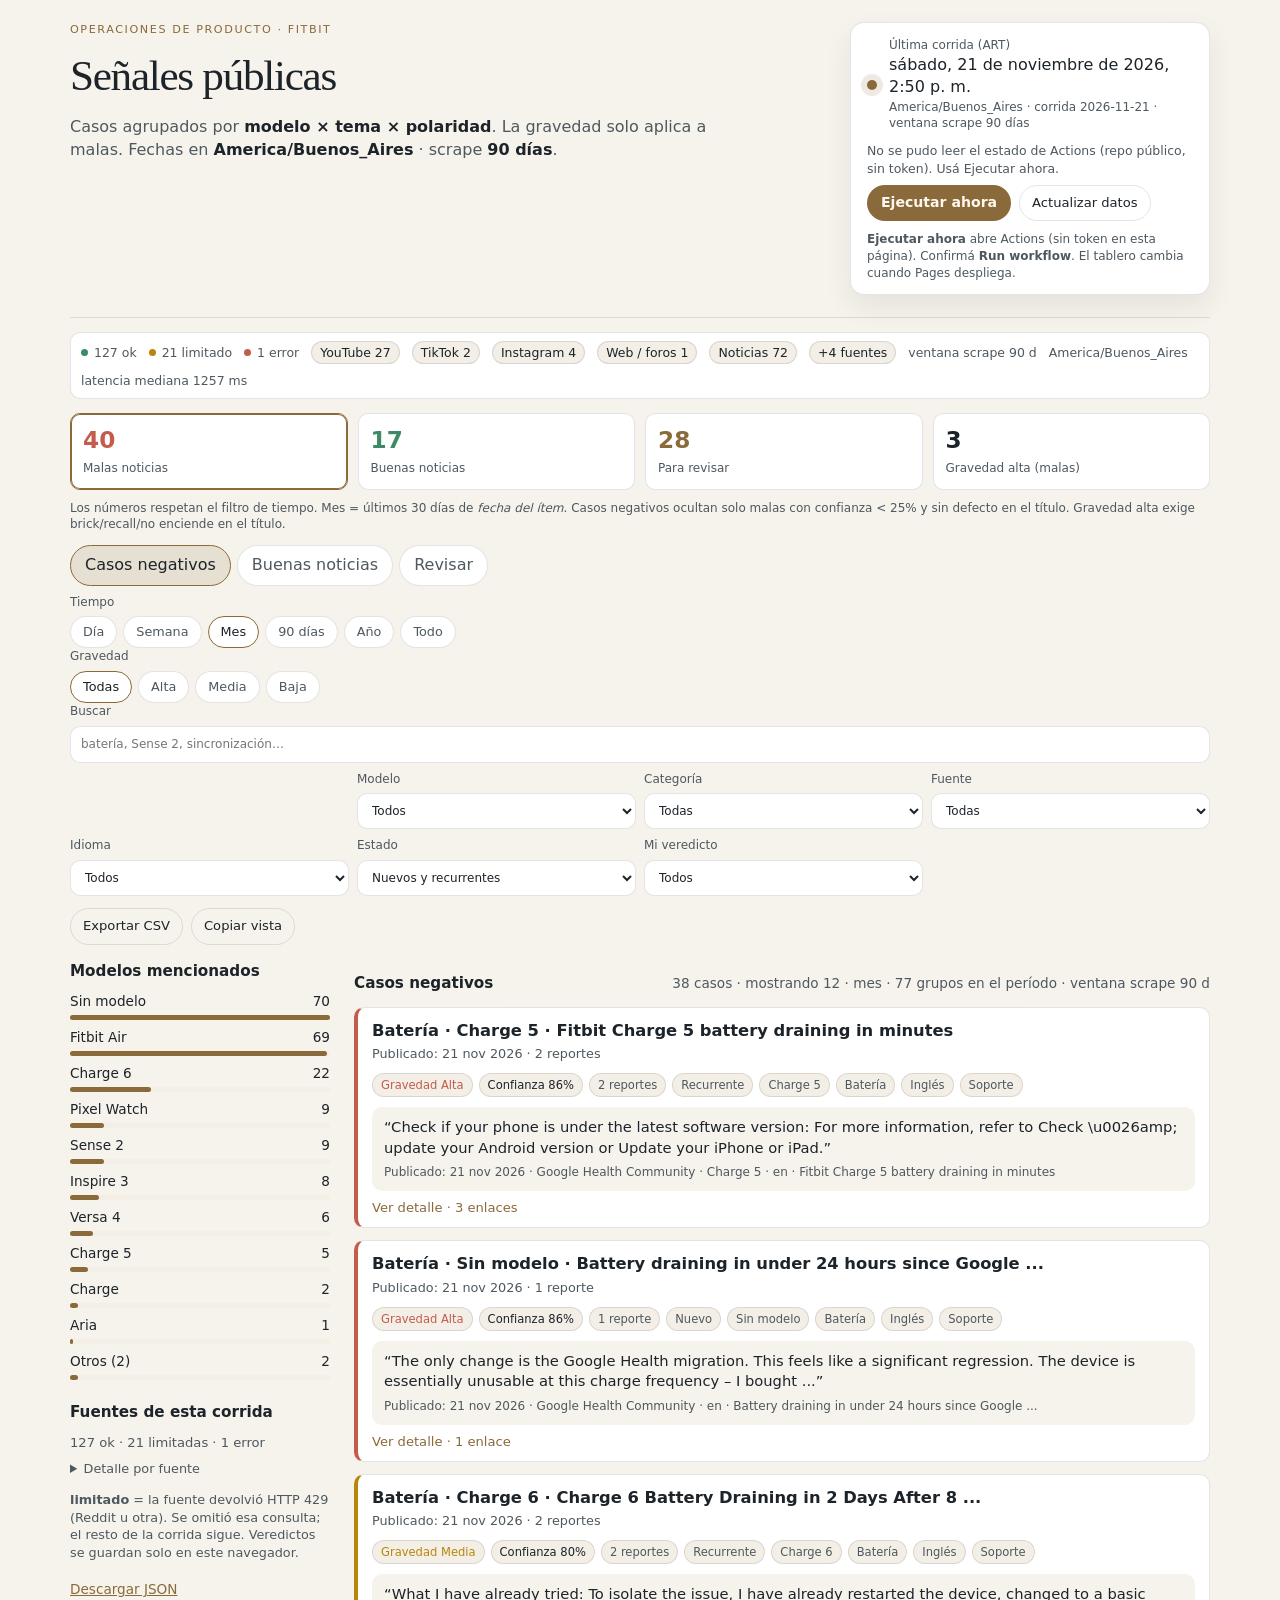
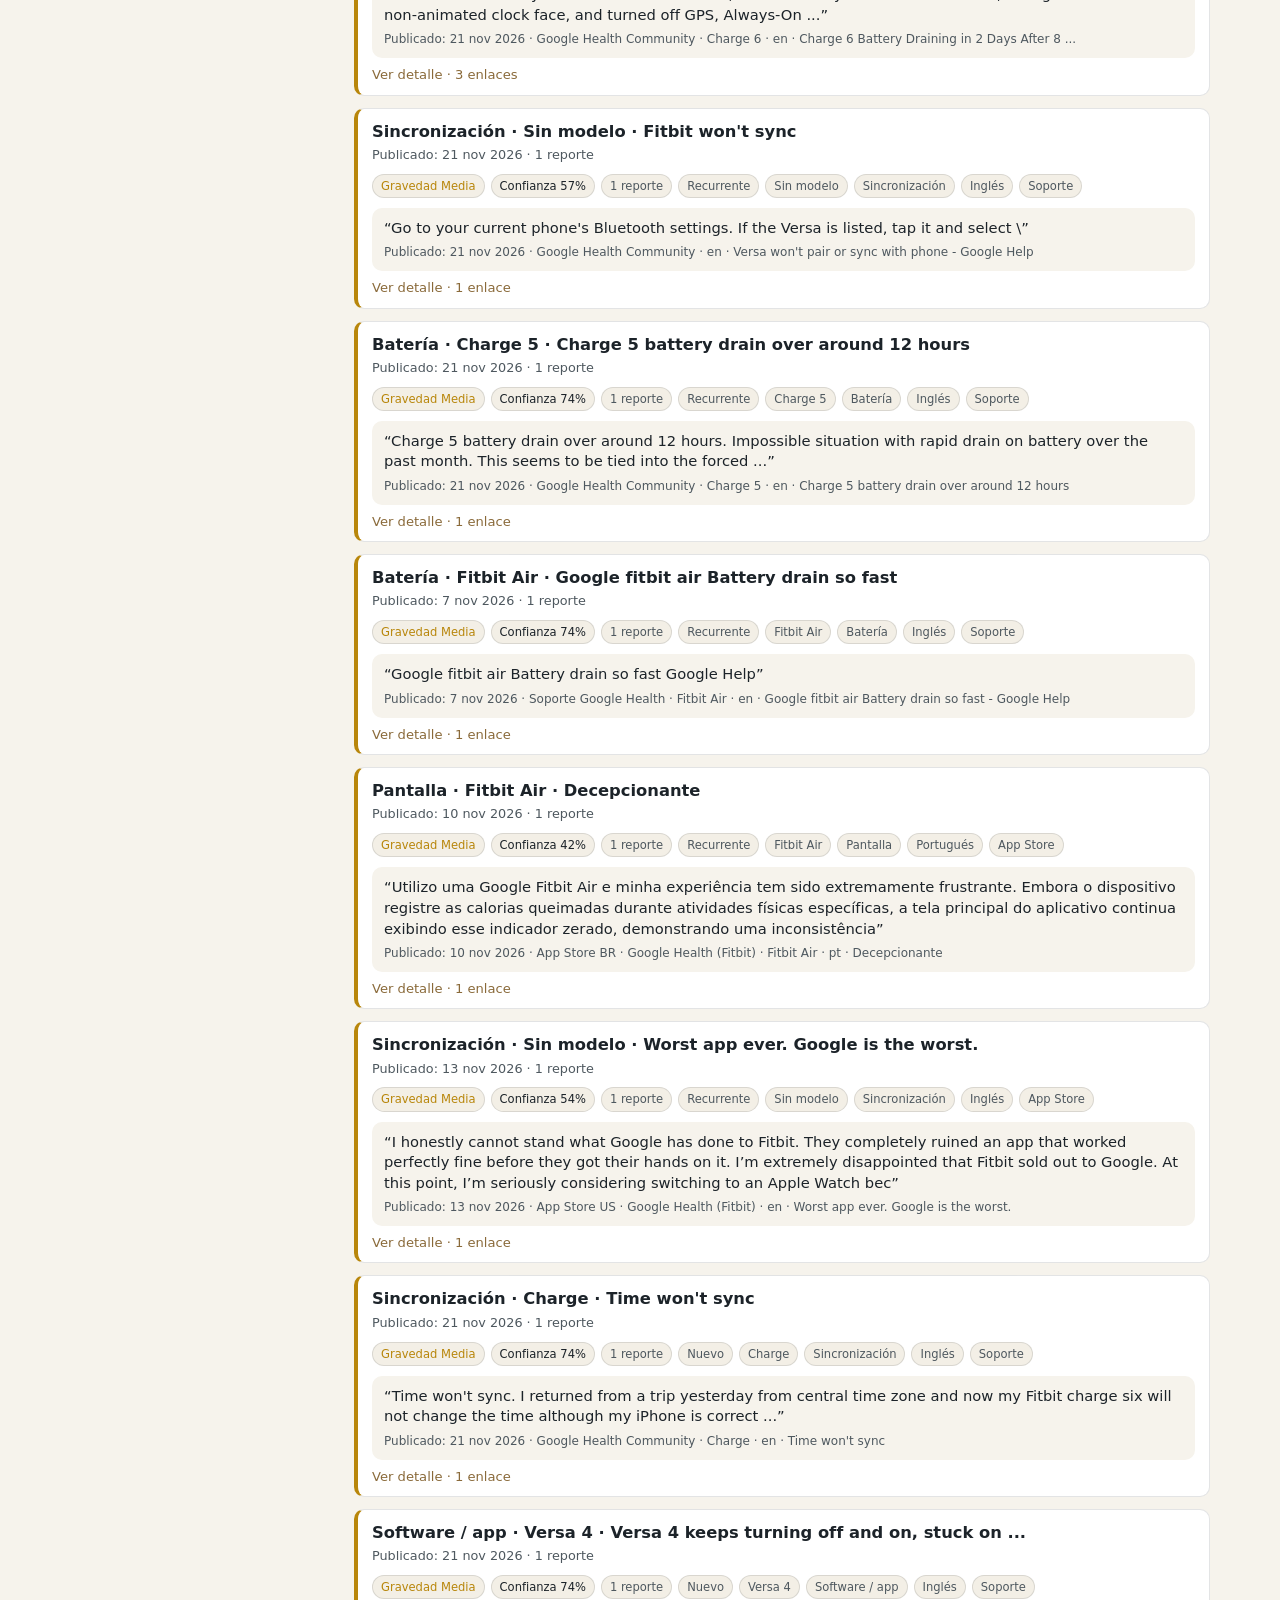
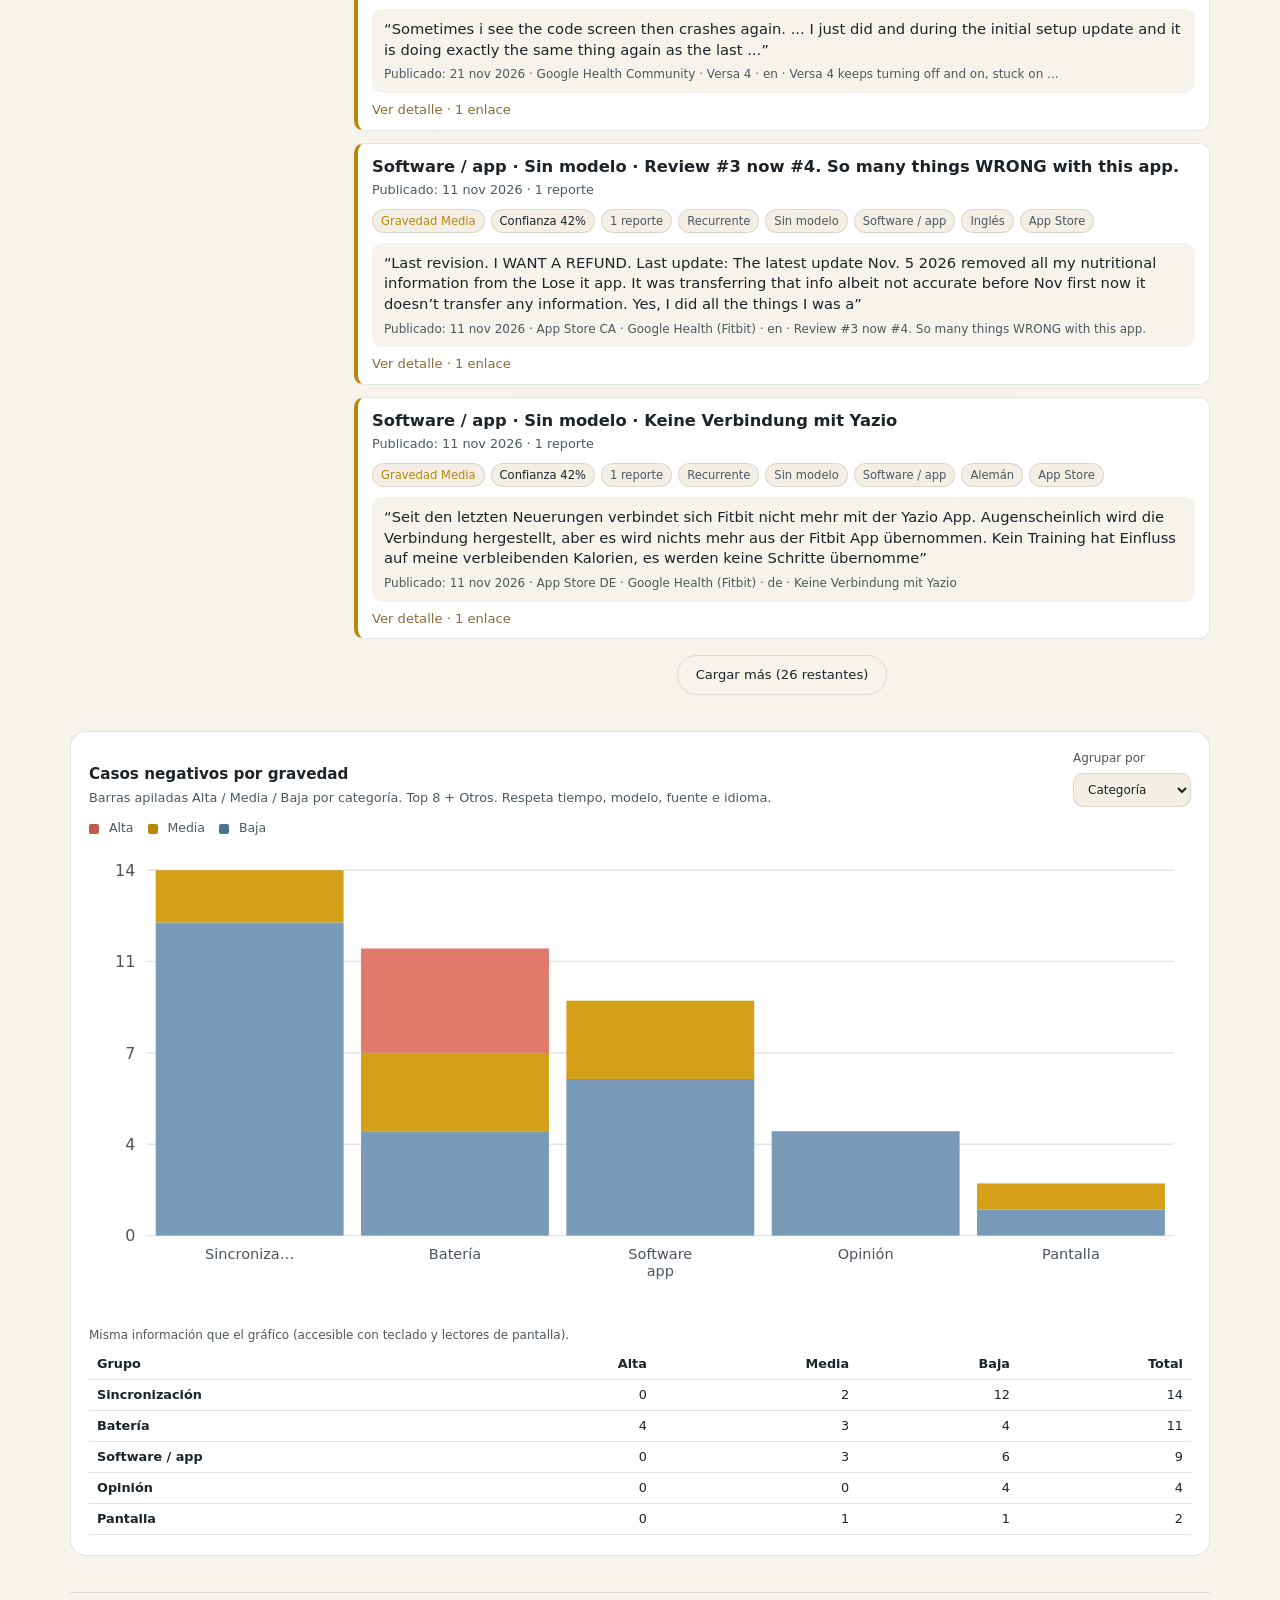
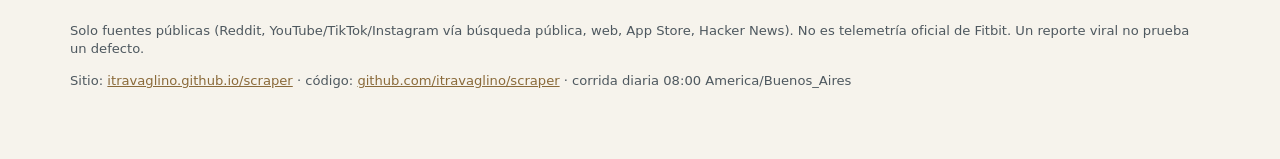
==== commit a6d22339: "datos: scrape diario Fitbit 2026-11-21T18:13Z" ====
--- a/site/index.html
+++ b/site/index.html
@@ -27,7 +27,7 @@
           <span class="pulse" aria-hidden="true"></span>
           <div>
             <div class="meta-label">Última corrida (ART)</div>
-            <time id="run-stamp" datetime="2026-11-20T15:56:18-03:00">20 nov 2026, 15:56 America/Buenos_Aires</time>
+            <time id="run-stamp" datetime="2026-11-21T14:50:54-03:00">21 nov 2026, 14:50 America/Buenos_Aires</time>
             <div class="meta-sub" id="run-zone">America/Buenos_Aires · ventana 90 días</div>
           </div>
         </div>
@@ -159,16 +159,16 @@
           <p id="list-count">Cargando vista Mes…</p>
         </div>
         <div id="clusters" class="clusters" aria-busy="true" aria-live="polite">
-          <article class="card alta" data-id="a915a8c10d05c61a"><h3>Sincronización · Versa 4 · Versa 4 won&#x27;t show clockface stuck on sync with ...</h3><p class="case-meta">2026-11-20 · 3 reportes · Sincronización · Versa 4</p><blockquote class="quote">false. Enable Dark Mode. 1. 5310435699599837856. true. Search Help Center. false. true. true. true. Google Help · Help Center · Community.</blockquote></article>
-<article class="card alta" data-id="73d21af4cde33796"><h3>Batería · Charge 5 · Fitbit Charge 5 battery draining in minutes</h3><p class="case-meta">2026-11-20 · 2 reportes · Batería · Charge 5</p><blockquote class="quote">Check if your phone is under the latest software version: For more information, refer to Check \u0026amp; update your Android version or Update your iPhone or iPad.</blockquote></article>
+          <article class="card alta" data-id="73d21af4cde33796"><h3>Batería · Charge 5 · Fitbit Charge 5 battery draining in minutes</h3><p class="case-meta">2026-11-21 · 2 reportes · Batería · Charge 5</p><blockquote class="quote">Check if your phone is under the latest software version: For more information, refer to Check \u0026amp; update your Android version or Update your iPhone or iPad.</blockquote></article>
+<article class="card alta" data-id="ee4f35a3afe63fe5"><h3>Batería · Sin modelo · Battery draining in under 24 hours since Google ...</h3><p class="case-meta">2026-11-21 · 1 reportes · Batería · Sin modelo</p><blockquote class="quote">The only change is the Google Health migration. This feels like a significant regression. The device is essentially unusable at this charge frequency – I bought ...</blockquote></article>
 <article class="card alta" data-id="3e48e1bf084d7112"><h3>Sincronización · Inspire 2 · Incredibly frustrating</h3><p class="case-meta">2026-10-27 · 1 reportes · Sincronización · Inspire 2</p><blockquote class="quote">Since the switch from Fitbit I’ve had a range of issues. 
 
 I gave up on tracking food due to the lack of the clear dynamic calorie tracking with a deficit and switched to MyFitnessPal. Even though I told it I wanted to l</blockquote></article>
 <article class="card alta" data-id="e819a65d3fae448c"><h3>Software / app · Sin modelo · 4 Common Issues With Fitbit Devices</h3><p class="case-meta">2026-11-02 · 1 reportes · Software / app · Sin modelo</p><blockquote class="quote">4 Common Issues With Fitbit Devices BGR</blockquote></article>
-<article class="card media" data-id="deb5e42321008bbb"><h3>Batería · Charge 6 · Charge 6 Battery Draining in 2 Days After 8 ...</h3><p class="case-meta">2026-11-20 · 4 reportes · Batería · Charge 6</p><blockquote class="quote">What I have already tried: To isolate the issue, I have already restarted the device, changed to a basic non-animated clock face, and turned off GPS, Always-On ...</blockquote></article>
-<article class="card media" data-id="4a9b413b4a656e07"><h3>Sincronización · Sin modelo · Fitbit won&#x27;t sync</h3><p class="case-meta">2026-11-20 · 3 reportes · Sincronización · Sin modelo</p><blockquote class="quote">Fitbit won&#x27;t sync Google Help</blockquote></article>
-<article class="card media" data-id="d480df7e78818041"><h3>Sincronización · Sin modelo · Watch won&#x27;t sync</h3><p class="case-meta">2026-11-20 · 2 reportes · Sincronización · Sin modelo</p><blockquote class="quote">If the issue persists even after trying the suggested troubleshooting, my suggestion is to then contact our tech support. They have the appropriate resources to ...</blockquote></article>
-<article class="card media" data-id="335f3f7800c7c202"><h3>Batería · Charge 5 · Charge 5 battery drain over around 12 hours</h3><p class="case-meta">2026-11-20 · 1 reportes · Batería · Charge 5</p><blockquote class="quote">Charge 5 battery drain over around 12 hours. Impossible situation with rapid drain on battery over the past month. This seems to be tied into the forced ...</blockquote></article>
+<article class="card media" data-id="deb5e42321008bbb"><h3>Batería · Charge 6 · Charge 6 Battery Draining in 2 Days After 8 ...</h3><p class="case-meta">2026-11-21 · 4 reportes · Batería · Charge 6</p><blockquote class="quote">What I have already tried: To isolate the issue, I have already restarted the device, changed to a basic non-animated clock face, and turned off GPS, Always-On ...</blockquote></article>
+<article class="card media" data-id="4a9b413b4a656e07"><h3>Sincronización · Sin modelo · Fitbit won&#x27;t sync</h3><p class="case-meta">2026-11-21 · 3 reportes · Sincronización · Sin modelo</p><blockquote class="quote">Fitbit won&#x27;t sync Google Help</blockquote></article>
+<article class="card media" data-id="335f3f7800c7c202"><h3>Batería · Charge 5 · Charge 5 battery drain over around 12 hours</h3><p class="case-meta">2026-11-21 · 1 reportes · Batería · Charge 5</p><blockquote class="quote">Charge 5 battery drain over around 12 hours. Impossible situation with rapid drain on battery over the past month. This seems to be tied into the forced ...</blockquote></article>
+<article class="card media" data-id="4faa91e551eaff79"><h3>Batería · Fitbit Air · Google fitbit air Battery drain so fast</h3><p class="case-meta">2026-11-07 · 1 reportes · Batería · Fitbit Air</p><blockquote class="quote">Google fitbit air Battery drain so fast Google Help</blockquote></article>
         </div>
         <p class="list-more-wrap">
           <button type="button" class="btn-ghost" id="btn-more" hidden>Cargar más</button>
@@ -229,7 +229,7 @@
     </footer>
   </div>
   <button type="button" class="btn-top" id="btn-top" hidden>Volver arriba</button>
-  <script>window.FITBIT_SEED={"generated_at":"2026-11-20T15:56:18-03:00","generated_at_utc":"2026-11-20T18:56:18+00:00","timezone":"America/Buenos_Aires","run_id":"2026-11-20","scrape_window_days":90,"github_repo":"itravaglino/scraper","github_workflow":"daily.yml","run_workflow_url":"https://github.com/itravaglino/scraper/actions/workflows/daily.yml","summary":{"reports":189,"clusters":168,"clusters_mala":70,"clusters_buena":37,"new_clusters":27,"recurring_clusters":141,"by_model":{"Fitbit Air":70,"Sin modelo":64,"Charge 6":24,"Inspire 3":8,"Sense 2":7,"Pixel Watch":6,"Charge 5":5,"Versa 4":5,"Sense":1,"Luxe":1,"Charge":1,"Inspire 2":1},"by_severity":{"media":19,"alta":10,"baja":53},"by_polarity":{"buena":39,"revisar":68,"mala":82},"by_language":{"en":152,"ja":2,"es":12,"pt":6,"fr":3,"de":10,"it":3,"nl":1},"by_category":{"sincronizacion":55,"software":26,"opinion":72,"bateria":19,"carga":4,"pantalla":8,"calidad":1,"correa":2,"gps":2},"by_source":{"Android Authority RSS":2,"9to5Google RSS":1,"Google Health Community":40,"Noticias web (EN-US)":5,"Noticias web (EN-GB)":8,"Noticias web (ES-ES)":1,"Noticias web (PT)":2,"Noticias web (FR)":2,"Noticias web (DE)":5,"Noticias web (IT)":1,"Noticias web (NL)":1,"Noticias migración Google Health":10,"Noticias outage Fitbit":3,"Foros / soporte (web)":1,"Soporte Google Health":24,"Android Central (News)":1,"Android Authority (News)":4,"TechRadar (News)":3,"gadgetsandwearables (News)":3,"Noticias positivas (EN)":3,"Bing News migración":1,"Noticias Charge 6":2,"Noticias Inspire 3":2,"Noticias Fitbit Air":2,"Noticias Fitbit Air (ES)":2,"Noticias Google Health (PT)":1,"X / Twitter (Google News)":7,"YouTube (búsqueda pública)":1,"YouTube ES":2,"YouTube PT":2,"YouTube DE":4,"YouTube elogios":23,"TikTok ES":2,"Instagram ES":4,"App Store US · Google Health (Fitbit)":1,"App Store GB · Google Health (Fitbit)":1,"App Store CA · Google Health (Fitbit)":1,"App Store AU · Google Health (Fitbit)":1,"App Store ES · Google Health (Fitbit)":1,"App Store AR · Google Health (Fitbit)":1,"App Store BR · Google Health (Fitbit)":1,"App Store FR · Google Health (Fitbit)":1,"App Store DE · Google Health (Fitbit)":1,"App Store IT · Google Health (Fitbit)":1,"App Store JP · Google Health (Fitbit)":1,"App Store IN · Google Health (Fitbit)":1,"App Store NL · Google Health (Fitbit)":1,"Play Store AU · Google Health (Fitbit)":1},"by_kind":{"news":65,"support":64,"web":1,"x":7,"youtube":32,"tiktok":2,"instagram":4,"itunes":13,"playstore":1},"sources_ok":127,"sources_limited":21,"sources_error":1},"sources":[{"id":"rss_verge","label":"The Verge RSS","kind":"news","ok":true,"state":"ok","kept":0,"fetched":10,"latency_ms":90},{"id":"rss_androidauthority","label":"Android Authority RSS","kind":"news","ok":true,"state":"ok","kept":2,"fetched":80,"latency_ms":1359},{"id":"rss_androidpolice","label":"Android Police RSS","kind":"news","ok":true,"state":"ok","kept":0,"fetched":10,"latency_ms":1142},{"id":"rss_9to5google","label":"9to5Google RSS","kind":"news","ok":true,"state":"ok","kept":1,"fetched":100,"latency_ms":1169},{"id":"rss_techradar","label":"TechRadar RSS","kind":"news","ok":true,"state":"ok","kept":0,"fetched":50,"latency_ms":1369},{"id":"rss_gadgetsandwearables","label":"gadgetsandwearables RSS","kind":"news","ok":true,"state":"ok","kept":0,"fetched":10,"latency_ms":1219},{"id":"rss_wareable","label":"Wareable RSS","kind":"news","ok":false,"state":"skip","kept":0,"fetched":0,"error":"Fuente no disponible (HTTP 403)","latency_ms":954},{"id":"rss_androidcentral","label":"Android Central RSS","kind":"news","ok":true,"state":"ok","kept":0,"fetched":50,"latency_ms":1491},{"id":"ghealth_community_html","label":"Google Health Community","kind":"support","ok":true,"state":"ok","kept":40,"fetched":47,"latency_ms":14936},{"id":"gnews_en","label":"Noticias web (EN-US)","kind":"news","ok":true,"state":"ok","kept":5,"fetched":57,"latency_ms":1020},{"id":"gnews_uk","label":"Noticias web (EN-GB)","kind":"news","ok":true,"state":"ok","kept":8,"fetched":62,"latency_ms":1215},{"id":"gnews_ca","label":"Noticias web (EN-CA)","kind":"news","ok":true,"state":"ok","kept":0,"fetched":61,"latency_ms":1302},{"id":"gnews_au","label":"Noticias web (EN-AU)","kind":"news","ok":true,"state":"ok","kept":0,"fetched":61,"latency_ms":1183},{"id":"gnews_in","label":"Noticias web (EN-IN)","kind":"news","ok":true,"state":"ok","kept":0,"fetched":62,"latency_ms":1085},{"id":"gnews_es","label":"Noticias web (ES-AR)","kind":"news","ok":true,"state":"ok","kept":0,"fetched":54,"latency_ms":1099},{"id":"gnews_mx","label":"Noticias web (ES-MX)","kind":"news","ok":true,"state":"ok","kept":0,"fetched":41,"latency_ms":1168},{"id":"gnews_es_es","label":"Noticias web (ES-ES)","kind":"news","ok":true,"state":"ok","kept":1,"fetched":47,"latency_ms":1259},{"id":"gnews_pt","label":"Noticias web (PT)","kind":"news","ok":true,"state":"ok","kept":2,"fetched":35,"latency_ms":1355},{"id":"gnews_fr","label":"Noticias web (FR)","kind":"news","ok":true,"state":"ok","kept":2,"fetched":34,"latency_ms":926},{"id":"gnews_de","label":"Noticias web (DE)","kind":"news","ok":true,"state":"ok","kept":5,"fetched":38,"latency_ms":1207},{"id":"gnews_it","label":"Noticias web (IT)","kind":"news","ok":true,"state":"ok","kept":1,"fetched":43,"latency_ms":1311},{"id":"gnews_nl","label":"Noticias web (NL)","kind":"news","ok":true,"state":"ok","kept":1,"fetched":33,"latency_ms":1096},{"id":"gnews_ja","label":"Noticias web (JA)","kind":"news","ok":true,"state":"ok","kept":0,"fetched":40,"latency_ms":1237},{"id":"gnews_ko","label":"Noticias web (KO)","kind":"news","ok":true,"state":"ok","kept":0,"fetched":10,"latency_ms":904},{"id":"gnews_migration","label":"Noticias migración Google Health","kind":"news","ok":true,"state":"ok","kept":10,"fetched":43,"latency_ms":1542},{"id":"gnews_outage","label":"Noticias outage Fitbit","kind":"news","ok":true,"state":"ok","kept":3,"fetched":20,"latency_ms":961},{"id":"gnews_forums","label":"Foros / soporte (web)","kind":"web","ok":true,"state":"ok","kept":1,"fetched":77,"latency_ms":1693},{"id":"gnews_community_fitbit","label":"community.fitbit.com","kind":"support","ok":true,"state":"ok","kept":0,"fetched":69,"latency_ms":1116},{"id":"gnews_support_googlehealth","label":"Soporte Google Health","kind":"support","ok":true,"state":"ok","kept":24,"fetched":31,"latency_ms":834},{"id":"gnews_support_google","label":"Soporte Google","kind":"support","ok":true,"state":"ok","kept":0,"fetched":69,"latency_ms":1494},{"id":"gnews_xda","label":"XDA Forums","kind":"web","ok":true,"state":"ok","kept":0,"fetched":69,"latency_ms":1228},{"id":"gnews_9to5","label":"9to5Google (News)","kind":"news","ok":true,"state":"ok","kept":0,"fetched":100,"latency_ms":1026},{"id":"gnews_androidcentral","label":"Android Central (News)","kind":"news","ok":true,"state":"ok","kept":1,"fetched":65,"latency_ms":1355},{"id":"gnews_verge","label":"The Verge (News)","kind":"news","ok":true,"state":"ok","kept":0,"fetched":23,"latency_ms":798},{"id":"gnews_androidauthority","label":"Android Authority (News)","kind":"news","ok":true,"state":"ok","kept":4,"fetched":55,"latency_ms":1518},{"id":"gnews_techradar","label":"TechRadar (News)","kind":"news","ok":true,"state":"ok","kept":3,"fetched":100,"latency_ms":1286},{"id":"gnews_gadgets","label":"gadgetsandwearables (News)","kind":"news","ok":true,"state":"ok","kept":3,"fetched":55,"latency_ms":956},{"id":"gnews_downdetector","label":"Downdetector / outage","kind":"web","ok":true,"state":"ok","kept":0,"fetched":0,"latency_ms":887},{"id":"gnews_praise","label":"Noticias positivas (EN)","kind":"news","ok":true,"state":"ok","kept":3,"fetched":31,"latency_ms":1441},{"id":"bing_news_en","label":"Bing News (EN)","kind":"news","ok":true,"state":"ok","kept":0,"fetched":0,"latency_ms":981},{"id":"bing_news_problem","label":"Bing News problemas","kind":"news","ok":true,"state":"ok","kept":0,"fetched":1,"latency_ms":1236},{"id":"bing_news_es","label":"Bing News (ES)","kind":"news","ok":true,"state":"ok","kept":0,"fetched":4,"latency_ms":1212},{"id":"bing_news_de","label":"Bing News (DE)","kind":"news","ok":true,"state":"ok","kept":0,"fetched":4,"latency_ms":1190},{"id":"bing_news_migration","label":"Bing News migración","kind":"news","ok":true,"state":"ok","kept":1,"fetched":12,"latency_ms":1246},{"id":"gnews_model_charge_6","label":"Noticias Charge 6","kind":"news","ok":true,"state":"ok","kept":2,"fetched":36,"latency_ms":1408},{"id":"gnews_model_charge_6_es","label":"Noticias Charge 6 (ES)","kind":"news","ok":true,"state":"ok","kept":0,"fetched":9,"latency_ms":1091},{"id":"gnews_model_charge_5","label":"Noticias Charge 5","kind":"news","ok":true,"state":"ok","kept":0,"fetched":10,"latency_ms":1136},{"id":"gnews_model_charge_5_es","label":"Noticias Charge 5 (ES)","kind":"news","ok":true,"state":"ok","kept":0,"fetched":2,"latency_ms":1125},{"id":"gnews_model_charge_4","label":"Noticias Charge 4","kind":"news","ok":true,"state":"ok","kept":0,"fetched":10,"latency_ms":1337},{"id":"gnews_model_charge_4_es","label":"Noticias Charge 4 (ES)","kind":"news","ok":true,"state":"ok","kept":0,"fetched":1,"latency_ms":1082},{"id":"gnews_model_sense_2","label":"Noticias Sense 2","kind":"news","ok":true,"state":"ok","kept":0,"fetched":10,"latency_ms":1238},{"id":"gnews_model_sense_2_es","label":"Noticias Sense 2 (ES)","kind":"news","ok":true,"state":"ok","kept":0,"fetched":7,"latency_ms":1181},{"id":"gnews_model_inspire_3","label":"Noticias Inspire 3","kind":"news","ok":true,"state":"ok","kept":2,"fetched":14,"latency_ms":1267},{"id":"gnews_model_inspire_3_es","label":"Noticias Inspire 3 (ES)","kind":"news","ok":true,"state":"ok","kept":0,"fetched":2,"latency_ms":1082},{"id":"gnews_model_versa_4","label":"Noticias Versa 4","kind":"news","ok":true,"state":"ok","kept":0,"fetched":8,"latency_ms":1264},{"id":"gnews_model_versa_4_es","label":"Noticias Versa 4 (ES)","kind":"news","ok":true,"state":"ok","kept":0,"fetched":7,"latency_ms":1176},{"id":"gnews_model_versa_3","label":"Noticias Versa 3","kind":"news","ok":true,"state":"ok","kept":0,"fetched":10,"latency_ms":1236},{"id":"gnews_model_versa_3_es","label":"Noticias Versa 3 (ES)","kind":"news","ok":true,"state":"ok","kept":0,"fetched":6,"latency_ms":1174},{"id":"gnews_model_fitbit_air","label":"Noticias Fitbit Air","kind":"news","ok":true,"state":"ok","kept":2,"fetched":71,"latency_ms":1767},{"id":"gnews_model_fitbit_air_es","label":"Noticias Fitbit Air (ES)","kind":"news","ok":true,"state":"ok","kept":2,"fetched":27,"latency_ms":786},{"id":"gnews_model_ace_3","label":"Noticias Ace 3","kind":"news","ok":true,"state":"ok","kept":0,"fetched":6,"latency_ms":1030},{"id":"gnews_model_ace_3_es","label":"Noticias Ace 3 (ES)","kind":"news","ok":true,"state":"ok","kept":0,"fetched":0,"latency_ms":1119},{"id":"gnews_gh_pt","label":"Noticias Google Health (PT)","kind":"news","ok":true,"state":"ok","kept":1,"fetched":10,"latency_ms":1328},{"id":"gnews_gh_fr","label":"Noticias Google Health (FR)","kind":"news","ok":true,"state":"ok","kept":0,"fetched":10,"latency_ms":1226},{"id":"gnews_gh_de","label":"Noticias Google Health (DE)","kind":"news","ok":true,"state":"ok","kept":0,"fetched":18,"latency_ms":1287},{"id":"gnews_gh_it","label":"Noticias Google Health (IT)","kind":"news","ok":true,"state":"ok","kept":0,"fetched":14,"latency_ms":1125},{"id":"gnews_gh_ja","label":"Noticias Google Health (JA)","kind":"news","ok":true,"state":"ok","kept":0,"fetched":9,"latency_ms":1133},{"id":"gnews_x","label":"X / Twitter (Google News)","kind":"x","ok":true,"state":"ok","kept":7,"fetched":58,"latency_ms":1799},{"id":"gnews_twitter","label":"Twitter.com (Google News)","kind":"x","ok":true,"state":"ok","kept":0,"fetched":0,"latency_ms":530},{"id":"nitter_fitbit","label":"X (RSS bridge)","kind":"x","ok":false,"state":"error","kept":0,"fetched":0,"error":"HTTP 451 ","latency_ms":18197},{"id":"youtube_gnews","label":"YouTube (búsqueda pública)","kind":"youtube","ok":true,"state":"ok","kept":1,"fetched":65,"latency_ms":1832},{"id":"youtube_gnews_es","label":"YouTube ES","kind":"youtube","ok":true,"state":"ok","kept":2,"fetched":65,"latency_ms":1092},{"id":"youtube_gnews_pt","label":"YouTube PT","kind":"youtube","ok":true,"state":"ok","kept":2,"fetched":100,"latency_ms":1195},{"id":"youtube_gnews_fr","label":"YouTube FR","kind":"youtube","ok":true,"state":"ok","kept":0,"fetched":45,"latency_ms":904},{"id":"youtube_gnews_de","label":"YouTube DE","kind":"youtube","ok":true,"state":"ok","kept":4,"fetched":42,"latency_ms":1264},{"id":"youtube_gnews_ja","label":"YouTube JA","kind":"youtube","ok":true,"state":"ok","kept":0,"fetched":50,"latency_ms":1234},{"id":"youtube_praise","label":"YouTube elogios","kind":"youtube","ok":true,"state":"ok","kept":23,"fetched":93,"latency_ms":1415},{"id":"tiktok_gnews","label":"TikTok (búsqueda pública)","kind":"tiktok","ok":true,"state":"ok","kept":0,"fetched":76,"latency_ms":1301},{"id":"tiktok_gnews_es","label":"TikTok ES","kind":"tiktok","ok":true,"state":"ok","kept":2,"fetched":100,"latency_ms":1309},{"id":"tiktok_gnews_pt","label":"TikTok PT","kind":"tiktok","ok":true,"state":"ok","kept":0,"fetched":100,"latency_ms":1144},{"id":"instagram_gnews","label":"Instagram (búsqueda pública)","kind":"instagram","ok":true,"state":"ok","kept":0,"fetched":69,"latency_ms":1109},{"id":"instagram_gnews_es","label":"Instagram ES","kind":"instagram","ok":true,"state":"ok","kept":4,"fetched":78,"latency_ms":1690},{"id":"instagram_gnews_pt","label":"Instagram PT","kind":"instagram","ok":true,"state":"ok","kept":0,"fetched":100,"latency_ms":870},{"id":"itunes_us_462638897","label":"App Store US · Google Health (Fitbit)","kind":"itunes","ok":true,"state":"ok","kept":1,"fetched":150,"latency_ms":3386},{"id":"itunes_gb_462638897","label":"App Store GB · Google Health (Fitbit)","kind":"itunes","ok":true,"state":"ok","kept":1,"fetched":150,"latency_ms":3499},{"id":"itunes_ca_462638897","label":"App Store CA · Google Health (Fitbit)","kind":"itunes","ok":true,"state":"ok","kept":1,"fetched":150,"latency_ms":3618},{"id":"itunes_au_462638897","label":"App Store AU · Google Health (Fitbit)","kind":"itunes","ok":true,"state":"ok","kept":1,"fetched":150,"latency_ms":3684},{"id":"itunes_es_462638897","label":"App Store ES · Google Health (Fitbit)","kind":"itunes","ok":true,"state":"ok","kept":1,"fetched":150,"latency_ms":3485},{"id":"itunes_ar_462638897","label":"App Store AR · Google Health (Fitbit)","kind":"itunes","ok":true,"state":"ok","kept":1,"fetched":150,"latency_ms":3542},{"id":"itunes_mx_462638897","label":"App Store MX · Google Health (Fitbit)","kind":"itunes","ok":true,"state":"ok","kept":0,"fetched":0,"latency_ms":854},{"id":"itunes_br_462638897","label":"App Store BR · Google Health (Fitbit)","kind":"itunes","ok":true,"state":"ok","kept":1,"fetched":150,"latency_ms":3822},{"id":"itunes_fr_462638897","label":"App Store FR · Google Health (Fitbit)","kind":"itunes","ok":true,"state":"ok","kept":1,"fetched":150,"latency_ms":3906},{"id":"itunes_de_462638897","label":"App Store DE · Google Health (Fitbit)","kind":"itunes","ok":true,"state":"ok","kept":1,"fetched":50,"latency_ms":1910},{"id":"itunes_it_462638897","label":"App Store IT · Google Health (Fitbit)","kind":"itunes","ok":true,"state":"ok","kept":1,"fetched":150,"latency_ms":3956},{"id":"itunes_jp_462638897","label":"App Store JP · Google Health (Fitbit)","kind":"itunes","ok":true,"state":"ok","kept":1,"fetched":150,"latency_ms":3559},{"id":"itunes_in_462638897","label":"App Store IN · Google Health (Fitbit)","kind":"itunes","ok":true,"state":"ok","kept":1,"fetched":150,"latency_ms":3694},{"id":"itunes_nl_462638897","label":"App Store NL · Google Health (Fitbit)","kind":"itunes","ok":true,"state":"ok","kept":1,"fetched":100,"latency_ms":3165},{"id":"itunes_us_1621113388","label":"App Store US · Fitbit Ace","kind":"itunes","ok":true,"state":"ok","kept":0,"fetched":58,"latency_ms":3575},{"id":"itunes_gb_1621113388","label":"App Store GB · Fitbit Ace","kind":"itunes","ok":true,"state":"ok","kept":0,"fetched":0,"latency_ms":1228},{"id":"itunes_ca_1621113388","label":"App Store CA · Fitbit Ace","kind":"itunes","ok":true,"state":"ok","kept":0,"fetched":2,"latency_ms":1296},{"id":"itunes_au_1621113388","label":"App Store AU · Fitbit Ace","kind":"itunes","ok":true,"state":"ok","kept":0,"fetched":3,"latency_ms":1190},{"id":"itunes_es_1621113388","label":"App Store ES · Fitbit Ace","kind":"itunes","ok":true,"state":"ok","kept":0,"fetched":0,"latency_ms":1104},{"id":"itunes_ar_1621113388","label":"App Store AR · Fitbit Ace","kind":"itunes","ok":true,"state":"ok","kept":0,"fetched":0,"latency_ms":1155},{"id":"itunes_mx_1621113388","label":"App Store MX · Fitbit Ace","kind":"itunes","ok":true,"state":"ok","kept":0,"fetched":0,"latency_ms":1430},{"id":"itunes_br_1621113388","label":"App Store BR · Fitbit Ace","kind":"itunes","ok":true,"state":"ok","kept":0,"fetched":0,"latency_ms":1082},{"id":"itunes_fr_1621113388","label":"App Store FR · Fitbit Ace","kind":"itunes","ok":true,"state":"ok","kept":0,"fetched":0,"latency_ms":1144},{"id":"itunes_de_1621113388","label":"App Store DE · Fitbit Ace","kind":"itunes","ok":true,"state":"ok","kept":0,"fetched":0,"latency_ms":1213},{"id":"itunes_it_1621113388","label":"App Store IT · Fitbit Ace","kind":"itunes","ok":true,"state":"ok","kept":0,"fetched":0,"latency_ms":1304},{"id":"itunes_jp_1621113388","label":"App Store JP · Fitbit Ace","kind":"itunes","ok":true,"state":"ok","kept":0,"fetched":0,"latency_ms":1173},{"id":"itunes_in_1621113388","label":"App Store IN · Fitbit Ace","kind":"itunes","ok":true,"state":"ok","kept":0,"fetched":0,"latency_ms":1231},{"id":"itunes_nl_1621113388","label":"App Store NL · Fitbit Ace","kind":"itunes","ok":true,"state":"ok","kept":0,"fetched":0,"latency_ms":1103},{"id":"play_us_com_fitbit_FitbitMobile","label":"Play Store US · Google Health (Fitbit)","kind":"playstore","ok":true,"state":"ok","kept":0,"fetched":3,"latency_ms":1217},{"id":"play_gb_com_fitbit_FitbitMobile","label":"Play Store GB · Google Health (Fitbit)","kind":"playstore","ok":true,"state":"ok","kept":0,"fetched":3,"latency_ms":1430},{"id":"play_ca_com_fitbit_FitbitMobile","label":"Play Store CA · Google Health (Fitbit)","kind":"playstore","ok":true,"state":"ok","kept":0,"fetched":3,"latency_ms":1098},{"id":"play_au_com_fitbit_FitbitMobile","label":"Play Store AU · Google Health (Fitbit)","kind":"playstore","ok":true,"state":"ok","kept":1,"fetched":3,"latency_ms":1144},{"id":"play_es_com_fitbit_FitbitMobile","label":"Play Store ES · Google Health (Fitbit)","kind":"playstore","ok":true,"state":"ok","kept":0,"fetched":3,"latency_ms":1482},{"id":"play_ar_com_fitbit_FitbitMobile","label":"Play Store AR · Google Health (Fitbit)","kind":"playstore","ok":true,"state":"ok","kept":0,"fetched":3,"latency_ms":1138},{"id":"play_mx_com_fitbit_FitbitMobile","label":"Play Store MX · Google Health (Fitbit)","kind":"playstore","ok":true,"state":"ok","kept":0,"fetched":3,"latency_ms":1158},{"id":"play_br_com_fitbit_FitbitMobile","label":"Play Store BR · Google Health (Fitbit)","kind":"playstore","ok":true,"state":"ok","kept":0,"fetched":3,"latency_ms":1926},{"id":"play_fr_com_fitbit_FitbitMobile","label":"Play Store FR · Google Health (Fitbit)","kind":"playstore","ok":true,"state":"ok","kept":0,"fetched":3,"latency_ms":401},{"id":"play_de_com_fitbit_FitbitMobile","label":"Play Store DE · Google Health (Fitbit)","kind":"playstore","ok":true,"state":"ok","kept":0,"fetched":3,"latency_ms":1053},{"id":"play_it_com_fitbit_FitbitMobile","label":"Play Store IT · Google Health (Fitbit)","kind":"playstore","ok":true,"state":"ok","kept":0,"fetched":3,"latency_ms":1350},{"id":"play_jp_com_fitbit_FitbitMobile","label":"Play Store JP · Google Health (Fitbit)","kind":"playstore","ok":true,"state":"ok","kept":0,"fetched":3,"latency_ms":1309},{"id":"play_in_com_fitbit_FitbitMobile","label":"Play Store IN · Google Health (Fitbit)","kind":"playstore","ok":true,"state":"ok","kept":0,"fetched":3,"latency_ms":909},{"id":"play_nl_com_fitbit_FitbitMobile","label":"Play Store NL · Google Health (Fitbit)","kind":"playstore","ok":true,"state":"ok","kept":0,"fetched":3,"latency_ms":1331},{"id":"hn_fitbit","label":"Hacker News","kind":"hackernews","ok":true,"state":"ok","kept":0,"fetched":9,"latency_ms":1166},{"id":"hn_fitbit_comments","label":"Hacker News comentarios","kind":"hackernews","ok":true,"state":"ok","kept":0,"fetched":50,"latency_ms":1393},{"id":"hn_google_health","label":"Hacker News Google Health","kind":"hackernews","ok":true,"state":"ok","kept":0,"fetched":0,"latency_ms":1003},{"id":"hn_fitbit_bug","label":"Hacker News bugs","kind":"hackernews","ok":true,"state":"ok","kept":0,"fetched":0,"latency_ms":1173},{"id":"reddit_fitbit_new","label":"Reddit r/fitbit new","kind":"reddit","ok":false,"state":"skip","kept":0,"fetched":0,"error":"Fuente no encontrada (HTTP 404)","latency_ms":7836},{"id":"reddit_fitbit_top_week","label":"Reddit r/fitbit top semana","kind":"reddit","ok":false,"state":"skip","kept":0,"fetched":0,"error":"Fuente no encontrada (HTTP 404)","latency_ms":68092},{"id":"reddit_fitbit_top_month","label":"Reddit r/fitbit top mes","kind":"reddit","ok":false,"state":"skip","kept":0,"fetched":0,"error":"Fuente no encontrada (HTTP 404)","latency_ms":68142},{"id":"reddit_googlehealthfitbit","label":"Reddit r/GoogleHealthFitbit","kind":"reddit","ok":false,"state":"skip","kept":0,"fetched":0,"error":"Fuente no encontrada (HTTP 404)","latency_ms":68133},{"id":"reddit_googlehealthapp","label":"Reddit r/GoogleHealthApp","kind":"reddit","ok":false,"state":"skip","kept":0,"fetched":0,"error":"Fuente no encontrada (HTTP 404)","latency_ms":68216},{"id":"reddit_fitbitair","label":"Reddit r/FitbitAir","kind":"reddit","ok":false,"state":"skip","kept":0,"fetched":0,"error":"Fuente no encontrada (HTTP 404)","latency_ms":28056},{"id":"reddit_googlepixelwatch","label":"Reddit r/GooglePixelWatch","kind":"reddit","ok":false,"state":"skip","kept":0,"fetched":0,"error":"Fuente no encontrada (HTTP 404)","latency_ms":68242},{"id":"reddit_pixelwatch","label":"Reddit r/PixelWatch","kind":"reddit","ok":false,"state":"skip","kept":0,"fetched":0,"error":"Fuente no encontrada (HTTP 404)","latency_ms":68070},{"id":"reddit_q_sync","label":"Reddit r/fitbit sync","kind":"reddit","ok":false,"state":"skip","kept":0,"fetched":0,"error":"Fuente no encontrada (HTTP 404)","latency_ms":68203},{"id":"reddit_q_battery","label":"Reddit r/fitbit battery","kind":"reddit","ok":false,"state":"skip","kept":0,"fetched":0,"error":"Fuente no encontrada (HTTP 404)","latency_ms":68156},{"id":"reddit_q_crash","label":"Reddit r/fitbit crash","kind":"reddit","ok":false,"state":"skip","kept":0,"fetched":0,"error":"Fuente no encontrada (HTTP 404)","latency_ms":28122},{"id":"reddit_q_update","label":"Reddit r/fitbit update","kind":"reddit","ok":false,"state":"skip","kept":0,"fetched":0,"error":"Fuente no encontrada (HTTP 404)","latency_ms":68240},{"id":"reddit_q_migration","label":"Reddit r/fitbit Google Health","kind":"reddit","ok":false,"state":"skip","kept":0,"fetched":0,"error":"Fuente no encontrada (HTTP 404)","latency_ms":68123},{"id":"reddit_q_charge","label":"Reddit r/fitbit Charge","kind":"reddit","ok":false,"state":"skip","kept":0,"fetched":0,"error":"Fuente no encontrada (HTTP 404)","latency_ms":68167},{"id":"reddit_q_sense","label":"Reddit r/fitbit Sense","kind":"reddit","ok":false,"state":"skip","kept":0,"fetched":0,"error":"Fuente no encontrada (HTTP 404)","latency_ms":68179},{"id":"reddit_q_inspire","label":"Reddit r/fitbit Inspire","kind":"reddit","ok":false,"state":"skip","kept":0,"fetched":0,"error":"Fuente no encontrada (HTTP 404)","latency_ms":28151},{"id":"reddit_q_versa","label":"Reddit r/fitbit Versa","kind":"reddit","ok":false,"state":"skip","kept":0,"fetched":0,"error":"Fuente no encontrada (HTTP 404)","latency_ms":68175},{"id":"reddit_q_air","label":"Reddit r/fitbit Air","kind":"reddit","ok":false,"state":"skip","kept":0,"fetched":0,"error":"Fuente no encontrada (HTTP 404)","latency_ms":68160},{"id":"reddit_global_search","label":"Reddit (búsqueda Fitbit)","kind":"reddit","ok":false,"state":"skip","kept":0,"fetched":0,"error":"Fuente no encontrada (HTTP 404)","latency_ms":68204},{"id":"reddit_global_x","label":"Reddit (Fitbit X/Twitter)","kind":"reddit","ok":false,"state":"skip","kept":0,"fetched":0,"error":"Fuente no encontrada (HTTP 404)","latency_ms":68140}],"clusters":[{"id":"a915a8c10d05c61a","title":"Sincronización · Versa 4 · Versa 4 won't show clockface stuck on sync with ...","category":"sincronizacion","category_label":"Sincronización","polarity":"mala","polarity_label":"Mala noticia","severity":"alta","confidence":0.78,"issue_stem":"clockface show stuck sync versa","models":["Versa 4"],"languages":["en"],"language_labels":["Inglés"],"source_kinds":["support"],"count":3,"recurring":true,"first_seen":"2026-11-13","last_report_at":"2026-11-20T18:56:35.075647+00:00","seen_runs":8,"engagement":{"score":null,"comments":null,"views":null,"label":null},"engagement_label":null,"sources":["Google Health Community","Soporte Google Health"],"quotes":[{"text":"false. Enable Dark Mode. 1. 5310435699599837856. true. Search Help Center. false. true. true. true. Google Help · Help Center · Community.","url":"https://support.google.com/googlehealth/thread/459887899","source":"Google Health Community","source_kind":"support","title":"Versa 4 won't show clockface stuck on sync with ...","created_at":"2026-11-20T18:56:35.075647+00:00","language":"en","model":"Versa 4","engagement":{"score":null,"comments":null,"views":null,"label":null},"engagement_label":null,"confidence":0.86},{"text":"Versa 4 won’t show clockface stuck on sync with Fitbit mobile app - Google Health Community Google Help","url":"https://news.google.com/rss/articles/CBMihAFBVV95cUxON09PYWZfZDhXVnRRaE50V2ppbVlZSXFkWFdoWVJ5RFJHaUpxeUhwbGE0WmQ4TmYyZU9jcFlwRFB5WlZtdnJkcFJtNTB3UWZINXU4OUtVUzh2bWJBTFY2M3VULThIQ003NzBKRm5ja0xCREoyZE8xejh3ZUI1Wkt4UE00QTQ?oc=5","source":"Soporte Google Health","source_kind":"support","title":"Versa 4 won’t show clockface stuck on sync with Fitbit mobile app - Google Health Community - Google Help","created_at":"2026-09-14T03:24:56+00:00","language":"en","model":"Versa 4","engagement":{"score":null,"comments":null,"views":null,"label":null},"engagement_label":null,"confidence":0.86},{"text":"Stuck at Sync from the Fitbit mobile app in versa 4 for several weeks Google Help","url":"https://news.google.com/rss/articles/[base64]?oc=5","source":"Soporte Google Health","source_kind":"support","title":"Stuck at Sync from the Fitbit mobile app in versa 4 for several weeks - Google Help","created_at":"2026-09-19T07:00:00+00:00","language":"en","model":"Versa 4","engagement":{"score":null,"comments":null,"views":null,"label":null},"engagement_label":null,"confidence":0.62}],"reports":[{"id":"63284f623ef29abf","title":"Versa 4 won't show clockface stuck on sync with ...","url":"https://support.google.com/googlehealth/thread/459887899","created_at":"2026-11-20T18:56:35.075647+00:00","published_at":"2026-11-20T18:56:35.075647+00:00","source":"Google Health Community","source_kind":"support","models":["Versa 4"],"severity":"alta","language":"en","language_label":"Inglés"},{"id":"c5c3cc210c7db2bf","title":"Versa 4 won’t show clockface stuck on sync with Fitbit mobile app - Google Health Community - Google Help","url":"https://news.google.com/rss/articles/CBMihAFBVV95cUxON09PYWZfZDhXVnRRaE50V2ppbVlZSXFkWFdoWVJ5RFJHaUpxeUhwbGE0WmQ4TmYyZU9jcFlwRFB5WlZtdnJkcFJtNTB3UWZINXU4OUtVUzh2bWJBTFY2M3VULThIQ003NzBKRm5ja0xCREoyZE8xejh3ZUI1Wkt4UE00QTQ?oc=5","created_at":"2026-09-14T03:24:56+00:00","published_at":"2026-09-14T03:24:56+00:00","source":"Soporte Google Health","source_kind":"support","models":["Versa 4"],"severity":"alta","language":"en","language_label":"Inglés"},{"id":"b6e60af4970d8eea","title":"Stuck at Sync from the Fitbit mobile app in versa 4 for several weeks - Google Help","url":"https://news.google.com/rss/articles/[base64]?oc=5","created_at":"2026-09-19T07:00:00+00:00","published_at":"2026-09-19T07:00:00+00:00","source":"Soporte Google Health","source_kind":"support","models":["Versa 4"],"severity":"baja","language":"en","language_label":"Inglés"}]},{"id":"73d21af4cde33796","title":"Batería · Charge 5 · Fitbit Charge 5 battery draining in minutes","category":"bateria","category_label":"Batería","polarity":"mala","polarity_label":"Mala noticia","severity":"alta","confidence":0.86,"issue_stem":"battery charge draining tracker within","models":["Charge 5"],"languages":["en"],"language_labels":["Inglés"],"source_kinds":["support"],"count":2,"recurring":true,"first_seen":"2026-11-03","last_report_at":"2026-11-20T18:56:31.523488+00:00","seen_runs":18,"engagement":{"score":null,"comments":null,"views":null,"label":null},"engagement_label":null,"sources":["Google Health Community"],"quotes":[{"text":"Check if your phone is under the latest software version: For more information, refer to Check \\u0026amp; update your Android version or Update your iPhone or iPad.","url":"https://support.google.com/googlehealth/thread/437293272","source":"Google Health Community","source_kind":"support","title":"Fitbit Charge 5 battery draining in minutes","created_at":"2026-11-20T18:56:31.523488+00:00","language":"en","model":"Charge 5","engagement":{"score":null,"comments":null,"views":null,"label":null},"engagement_label":null,"confidence":0.86},{"text":"thanks for sharing that you've already tried a restart. As very first step we need to make sure that there are no setting that might be affecting the battery ...","url":"https://support.google.com/googlehealth/thread/435214373","source":"Google Health Community","source_kind":"support","title":"My Charge 5 tracker battery is draining within ...","created_at":"2026-11-20T18:56:30.235004+00:00","language":"en","model":"Charge 5","engagement":{"score":null,"comments":null,"views":null,"label":null},"engagement_label":null,"confidence":0.86}],"reports":[{"id":"806577133dd2c96a","title":"Fitbit Charge 5 battery draining in minutes","url":"https://support.google.com/googlehealth/thread/437293272","created_at":"2026-11-20T18:56:31.523488+00:00","published_at":"2026-11-20T18:56:31.523488+00:00","source":"Google Health Community","source_kind":"support","models":["Charge 5"],"severity":"alta","language":"en","language_label":"Inglés"},{"id":"e41287df295f9707","title":"My Charge 5 tracker battery is draining within ...","url":"https://support.google.com/googlehealth/thread/435214373","created_at":"2026-11-20T18:56:30.235004+00:00","published_at":"2026-11-20T18:56:30.235004+00:00","source":"Google Health Community","source_kind":"support","models":["Charge 5"],"severity":"alta","language":"en","language_label":"Inglés"}]},{"id":"d22bafb7a31bf746","title":"Opinión · Sense 2 · Google's Update Killed My Fitbit Sense 2 — Extremely Disappointed","category":"opinion","category_label":"Opinión","polarity":"mala","polarity_label":"Mala noticia","severity":"alta","confidence":0.86,"issue_stem":"disappointed extremely help killed sense","models":["Sense 2"],"languages":["en"],"language_labels":["Inglés"],"source_kinds":["support"],"count":1,"recurring":true,"first_seen":"2026-10-27","last_report_at":"2026-09-19T07:00:00+00:00","seen_runs":25,"engagement":{"score":null,"comments":null,"views":null,"label":null},"engagement_label":null,"sources":["Soporte Google Health"],"quotes":[{"text":"Google's Update Killed My Fitbit Sense 2 — Extremely Disappointed Google Help","url":"https://news.google.com/rss/articles/[base64]?oc=5","source":"Soporte Google Health","source_kind":"support","title":"Google's Update Killed My Fitbit Sense 2 — Extremely Disappointed - Google Help","created_at":"2026-09-19T07:00:00+00:00","language":"en","model":"Sense 2","engagement":{"score":null,"comments":null,"views":null,"label":null},"engagement_label":null,"confidence":0.86}],"reports":[{"id":"094c5f97a7fafb04","title":"Google's Update Killed My Fitbit Sense 2 — Extremely Disappointed - Google Help","url":"https://news.google.com/rss/articles/[base64]?oc=5","created_at":"2026-09-19T07:00:00+00:00","published_at":"2026-09-19T07:00:00+00:00","source":"Soporte Google Health","source_kind":"support","models":["Sense 2"],"severity":"alta","language":"en","language_label":"Inglés"}]},{"id":"23983a2dfaf0b6b1","title":"Sincronización · Sense 2 · I bought a new Fitbit sense 2. It won’t sync and Google can’t fix the…","category":"sincronizacion","category_label":"Sincronización","polarity":"mala","polarity_label":"Mala noticia","severity":"alta","confidence":0.86,"issue_stem":"bought delete help issue sense","models":["Sense 2"],"languages":["en"],"language_labels":["Inglés"],"source_kinds":["support"],"count":1,"recurring":true,"first_seen":"2026-11-12","last_report_at":"2026-09-09T07:00:00+00:00","seen_runs":9,"engagement":{"score":null,"comments":null,"views":null,"label":null},"engagement_label":null,"sources":["Soporte Google Health"],"quotes":[{"text":"I bought a new Fitbit sense 2. It won’t sync and Google can’t fix the issue. How can I delete my dat Google Help","url":"https://news.google.com/rss/articles/[base64]?oc=5","source":"Soporte Google Health","source_kind":"support","title":"I bought a new Fitbit sense 2. It won’t sync and Google can’t fix the issue. How can I delete my dat - Google Help","created_at":"2026-09-09T07:00:00+00:00","language":"en","model":"Sense 2","engagement":{"score":null,"comments":null,"views":null,"label":null},"engagement_label":null,"confidence":0.86}],"reports":[{"id":"eca9dbf73c68c6b5","title":"I bought a new Fitbit sense 2. It won’t sync and Google can’t fix the issue. How can I delete my dat - Google Help","url":"https://news.google.com/rss/articles/[base64]?oc=5","created_at":"2026-09-09T07:00:00+00:00","published_at":"2026-09-09T07:00:00+00:00","source":"Soporte Google Health","source_kind":"support","models":["Sense 2"],"severity":"alta","language":"en","language_label":"Inglés"}]},{"id":"3e48e1bf084d7112","title":"Sincronización · Inspire 2 · Incredibly frustrating","category":"sincronizacion","category_label":"Sincronización","polarity":"mala","polarity_label":"Mala noticia","severity":"alta","confidence":0.82,"issue_stem":"frustrating incredibly","models":["Inspire 2"],"languages":["en"],"language_labels":["Inglés"],"source_kinds":["itunes"],"count":1,"recurring":true,"first_seen":"2026-11-19","last_report_at":"2026-10-27T21:41:56+00:00","seen_runs":2,"engagement":{"score":null,"comments":null,"views":null,"label":null},"engagement_label":null,"sources":["App Store GB · Google Health (Fitbit)"],"quotes":[{"text":"Since the switch from Fitbit I’ve had a range of issues. \n\nI gave up on tracking food due to the lack of the clear dynamic calorie tracking with a deficit and switched to MyFitnessPal. Even though I told it I wanted to lose weight the calorie allocation each day is effectively th","url":"https://itunes.apple.com/gb/review?id=462638897&type=Purple%20Software","source":"App Store GB · Google Health (Fitbit)","source_kind":"itunes","title":"Incredibly frustrating","created_at":"2026-10-27T21:41:56+00:00","language":"en","model":"Inspire 2","engagement":{"score":null,"comments":null,"views":null,"label":null},"engagement_label":null,"confidence":0.82}],"reports":[{"id":"49eb1176e69863bc","title":"Incredibly frustrating","url":"https://itunes.apple.com/gb/review?id=462638897&type=Purple%20Software","created_at":"2026-10-27T21:41:56+00:00","published_at":"2026-10-27T21:41:56+00:00","source":"App Store GB · Google Health (Fitbit)","source_kind":"itunes","models":["Inspire 2"],"severity":"alta","language":"en","language_label":"Inglés","star_rating":1}]},{"id":"e819a65d3fae448c","title":"Software / app · Sin modelo · 4 Common Issues With Fitbit Devices","category":"software","category_label":"Software / app","polarity":"mala","polarity_label":"Mala noticia","severity":"alta","confidence":0.86,"issue_stem":"common devices issues","models":["Sin modelo"],"languages":["en"],"language_labels":["Inglés"],"source_kinds":["news"],"count":1,"recurring":true,"first_seen":"2026-11-19","last_report_at":"2026-11-02T08:00:00+00:00","seen_runs":2,"engagement":{"score":null,"comments":null,"views":null,"label":null},"engagement_label":null,"sources":["Noticias web (EN-GB)"],"quotes":[{"text":"4 Common Issues With Fitbit Devices BGR","url":"https://news.google.com/rss/articles/CBMib0FVX3lxTFAzR0lUZWhwcnh2UW9VMVpoSmh5ZFNsMHc5YW5zaFlPeGJyQzlnbFVVOHhkVE1CVDRNb2M1Sk9qVmFqcW9MRGw5dEZKWTJGcGVoQXVLaXRCMVR6ZWg5a3FxOW04dWRxMEZlSk1seDFsOA?oc=5","source":"Noticias web (EN-GB)","source_kind":"news","title":"4 Common Issues With Fitbit Devices - BGR","created_at":"2026-11-02T08:00:00+00:00","language":"en","model":null,"engagement":{"score":null,"comments":null,"views":null,"label":null},"engagement_label":null,"confidence":0.86}],"reports":[{"id":"6b577965b2f63304","title":"4 Common Issues With Fitbit Devices - BGR","url":"https://news.google.com/rss/articles/CBMib0FVX3lxTFAzR0lUZWhwcnh2UW9VMVpoSmh5ZFNsMHc5YW5zaFlPeGJyQzlnbFVVOHhkVE1CVDRNb2M1Sk9qVmFqcW9MRGw5dEZKWTJGcGVoQXVLaXRCMVR6ZWg5a3FxOW04dWRxMEZlSk1seDFsOA?oc=5","created_at":"2026-11-02T08:00:00+00:00","published_at":"2026-11-02T08:00:00+00:00","source":"Noticias web (EN-GB)","source_kind":"news","models":[],"severity":"alta","language":"en","language_label":"Inglés"}]},{"id":"deb5e42321008bbb","title":"Batería · Charge 6 · Charge 6 Battery Draining in 2 Days After 8 ...","category":"bateria","category_label":"Batería","polarity":"mala","polarity_label":"Mala noticia","severity":"media","confidence":0.8,"issue_stem":"battery charge drain help","models":["Charge 6"],"languages":["en"],"language_labels":["Inglés"],"source_kinds":["support"],"count":4,"recurring":true,"first_seen":"2026-11-19","last_report_at":"2026-11-20T18:56:32.682013+00:00","seen_runs":2,"engagement":{"score":null,"comments":null,"views":null,"label":null},"engagement_label":null,"sources":["Google Health Community","Soporte Google Health"],"quotes":[{"text":"What I have already tried: To isolate the issue, I have already restarted the device, changed to a basic non-animated clock face, and turned off GPS, Always-On ...","url":"https://support.google.com/googlehealth/thread/437257953","source":"Google Health Community","source_kind":"support","title":"Charge 6 Battery Draining in 2 Days After 8 ...","created_at":"2026-11-20T18:56:32.682013+00:00","language":"en","model":"Charge 6","engagement":{"score":null,"comments":null,"views":null,"label":null},"engagement_label":null,"confidence":0.86},{"text":"Fitbit Charge 6 — Draining Battery Fast Google Help","url":"https://news.google.com/rss/articles/[base64]?oc=5","source":"Soporte Google Health","source_kind":"support","title":"Fitbit Charge 6 — Draining Battery Fast - Google Help","created_at":"2026-09-01T07:00:00+00:00","language":"en","model":"Charge 6","engagement":{"score":null,"comments":null,"views":null,"label":null},"engagement_label":null,"confidence":0.86},{"text":"This is a well known issue with a recent app 'upgrade' I'm sorry to inform you. Started around May and has not been resolved leaving 1000s of Charge 5 and 6 ...","url":"https://support.google.com/googlehealth/thread/452031040","source":"Google Health Community","source_kind":"support","title":"Fitbit Charge 6 battery drain - Google Help","created_at":"2026-11-20T18:56:30.229968+00:00","language":"en","model":"Charge 6","engagement":{"score":null,"comments":null,"views":null,"label":null},"engagement_label":null,"confidence":0.74}],"reports":[{"id":"914fdb31f3ef48d6","title":"Charge 6 Battery Draining in 2 Days After 8 ...","url":"https://support.google.com/googlehealth/thread/437257953","created_at":"2026-11-20T18:56:32.682013+00:00","published_at":"2026-11-20T18:56:32.682013+00:00","source":"Google Health Community","source_kind":"support","models":["Charge 6"],"severity":"alta","language":"en","language_label":"Inglés"},{"id":"c58c29eba8ec838c","title":"Fitbit Charge 6 — Draining Battery Fast - Google Help","url":"https://news.google.com/rss/articles/[base64]?oc=5","created_at":"2026-09-01T07:00:00+00:00","published_at":"2026-09-01T07:00:00+00:00","source":"Soporte Google Health","source_kind":"support","models":["Charge 6"],"severity":"alta","language":"en","language_label":"Inglés"},{"id":"660eecf255c1c169","title":"Fitbit Charge 6 battery drain - Google Help","url":"https://support.google.com/googlehealth/thread/452031040","created_at":"2026-11-20T18:56:30.229968+00:00","published_at":"2026-11-20T18:56:30.229968+00:00","source":"Google Health Community","source_kind":"support","models":["Charge 6"],"severity":"media","language":"en","language_label":"Inglés"},{"id":"918ac8cf8f7ceaff","title":"Battery drain new Fitbit charge 6 - Google Help","url":"https://news.google.com/rss/articles/[base64]?oc=5","created_at":"2026-08-24T07:00:00+00:00","published_at":"2026-08-24T07:00:00+00:00","source":"Soporte Google Health","source_kind":"support","models":["Charge 6"],"severity":"media","language":"en","language_label":"Inglés"}]},{"id":"4a9b413b4a656e07","title":"Sincronización · Sin modelo · Fitbit won't sync","category":"sincronizacion","category_label":"Sincronización","polarity":"mala","polarity_label":"Mala noticia","severity":"media","confidence":0.57,"issue_stem":"help pair phone sync versa","models":["Sin modelo"],"languages":["en"],"language_labels":["Inglés"],"source_kinds":["support"],"count":3,"recurring":true,"first_seen":"2026-10-27","last_report_at":"2026-11-20T18:56:35.062580+00:00","seen_runs":25,"engagement":{"score":null,"comments":null,"views":null,"label":null},"engagement_label":null,"sources":["Google Health Community","Soporte Google Health"],"quotes":[{"text":"Fitbit won't sync Google Help","url":"https://news.google.com/rss/articles/CBMihwFBVV95cUxNRGlWdkM5ckQ4cG1MR2R2ai1HTWhxbnVQQ2RZSnVOUmNLa2xnTHExTE4tYXFWV2hiSXJyQVI4S05WNHc0cnZSNzU1WmpfSi0tMExyZWp2OUltTmpzMERSUDR0ZTZiYlVDNVRCdU5OWnZ5cmtiVkxsTTdrbmtxTnpDa243TFRSQlk?oc=5","source":"Soporte Google Health","source_kind":"support","title":"Fitbit won't sync - Google Help","created_at":"2026-09-15T07:00:00+00:00","language":"en","model":null,"engagement":{"score":null,"comments":null,"views":null,"label":null},"engagement_label":null,"confidence":0.74},{"text":"Fitbit 6 still does not sync Google Help","url":"https://news.google.com/rss/articles/[base64]?oc=5","source":"Soporte Google Health","source_kind":"support","title":"Fitbit 6 still does not sync - Google Help","created_at":"2026-09-16T07:00:00+00:00","language":"en","model":null,"engagement":{"score":null,"comments":null,"views":null,"label":null},"engagement_label":null,"confidence":0.62},{"text":"Go to your current phone's Bluetooth settings. If the Versa is listed, tap it and select \\","url":"https://support.google.com/googlehealth/thread/441190812","source":"Google Health Community","source_kind":"support","title":"Versa won't pair or sync with phone - Google Help","created_at":"2026-11-20T18:56:35.062580+00:00","language":"en","model":null,"engagement":{"score":null,"comments":null,"views":null,"label":null},"engagement_label":null,"confidence":0.34}],"reports":[{"id":"c8b936395c2f4e70","title":"Fitbit won't sync - Google Help","url":"https://news.google.com/rss/articles/CBMihwFBVV95cUxNRGlWdkM5ckQ4cG1MR2R2ai1HTWhxbnVQQ2RZSnVOUmNLa2xnTHExTE4tYXFWV2hiSXJyQVI4S05WNHc0cnZSNzU1WmpfSi0tMExyZWp2OUltTmpzMERSUDR0ZTZiYlVDNVRCdU5OWnZ5cmtiVkxsTTdrbmtxTnpDa243TFRSQlk?oc=5","created_at":"2026-09-15T07:00:00+00:00","published_at":"2026-09-15T07:00:00+00:00","source":"Soporte Google Health","source_kind":"support","models":[],"severity":"media","language":"en","language_label":"Inglés"},{"id":"7cf5e8da5b7767e6","title":"Fitbit 6 still does not sync - Google Help","url":"https://news.google.com/rss/articles/[base64]?oc=5","created_at":"2026-09-16T07:00:00+00:00","published_at":"2026-09-16T07:00:00+00:00","source":"Soporte Google Health","source_kind":"support","models":[],"severity":"baja","language":"en","language_label":"Inglés"},{"id":"d87bbc14aec971e6","title":"Versa won't pair or sync with phone - Google Help","url":"https://support.google.com/googlehealth/thread/441190812","created_at":"2026-11-20T18:56:35.062580+00:00","published_at":"2026-11-20T18:56:35.062580+00:00","source":"Google Health Community","source_kind":"support","models":[],"severity":"baja","language":"en","language_label":"Inglés"}]}]};</script>
+  <script>window.FITBIT_SEED={"generated_at":"2026-11-21T14:50:54-03:00","generated_at_utc":"2026-11-21T17:50:54+00:00","timezone":"America/Buenos_Aires","run_id":"2026-11-21","scrape_window_days":90,"github_repo":"itravaglino/scraper","github_workflow":"daily.yml","run_workflow_url":"https://github.com/itravaglino/scraper/actions/workflows/daily.yml","summary":{"reports":199,"clusters":176,"clusters_mala":71,"clusters_buena":40,"new_clusters":28,"recurring_clusters":148,"by_model":{"Sin modelo":70,"Fitbit Air":69,"Charge 6":22,"Pixel Watch":9,"Sense 2":9,"Inspire 3":8,"Versa 4":6,"Charge 5":5,"Charge":2,"Aria":1,"Sense":1,"Luxe":1},"by_severity":{"baja":51,"media":20,"alta":10},"by_polarity":{"buena":45,"revisar":73,"mala":81},"by_language":{"en":162,"es":12,"pt":7,"fr":3,"de":10,"it":3,"nl":1,"ja":1},"by_category":{"sincronizacion":59,"software":29,"opinion":75,"bateria":20,"pantalla":8,"calidad":2,"correa":2,"carga":2,"gps":2},"by_source":{"Android Authority RSS":3,"9to5Google RSS":3,"gadgetsandwearables RSS":1,"Google Health Community":37,"Noticias web (EN-US)":6,"Noticias web (EN-GB)":10,"Noticias web (ES-ES)":1,"Noticias web (PT)":4,"Noticias web (FR)":2,"Noticias web (DE)":5,"Noticias web (IT)":1,"Noticias web (NL)":1,"Noticias migración Google Health":11,"Noticias outage Fitbit":3,"Foros / soporte (web)":1,"Soporte Google Health":25,"Soporte Google":7,"Android Central (News)":1,"Android Authority (News)":3,"TechRadar (News)":3,"gadgetsandwearables (News)":5,"Noticias positivas (EN)":2,"Bing News migración":1,"Noticias Charge 6":2,"Noticias Inspire 3":1,"Noticias Fitbit Air":1,"Noticias Fitbit Air (ES)":2,"X / Twitter (Google News)":9,"YouTube (búsqueda pública)":1,"YouTube ES":1,"YouTube PT":2,"YouTube DE":4,"YouTube elogios":19,"TikTok ES":2,"Instagram ES":4,"App Store US · Google Health (Fitbit)":1,"App Store GB · Google Health (Fitbit)":1,"App Store CA · Google Health (Fitbit)":1,"App Store AU · Google Health (Fitbit)":1,"App Store ES · Google Health (Fitbit)":1,"App Store AR · Google Health (Fitbit)":1,"App Store MX · Google Health (Fitbit)":1,"App Store BR · Google Health (Fitbit)":1,"App Store FR · Google Health (Fitbit)":1,"App Store DE · Google Health (Fitbit)":1,"App Store IT · Google Health (Fitbit)":1,"App Store JP · Google Health (Fitbit)":1,"App Store IN · Google Health (Fitbit)":1,"App Store NL · Google Health (Fitbit)":1,"Play Store AU · Google Health (Fitbit)":1},"by_kind":{"news":72,"support":69,"web":1,"x":9,"youtube":27,"tiktok":2,"instagram":4,"itunes":14,"playstore":1},"sources_ok":127,"sources_limited":21,"sources_error":1},"sources":[{"id":"rss_verge","label":"The Verge RSS","kind":"news","ok":true,"state":"ok","kept":0,"fetched":10,"latency_ms":134},{"id":"rss_androidauthority","label":"Android Authority RSS","kind":"news","ok":true,"state":"ok","kept":3,"fetched":80,"latency_ms":1272},{"id":"rss_androidpolice","label":"Android Police RSS","kind":"news","ok":true,"state":"ok","kept":0,"fetched":10,"latency_ms":1272},{"id":"rss_9to5google","label":"9to5Google RSS","kind":"news","ok":true,"state":"ok","kept":3,"fetched":100,"latency_ms":1098},{"id":"rss_techradar","label":"TechRadar RSS","kind":"news","ok":true,"state":"ok","kept":0,"fetched":50,"latency_ms":1550},{"id":"rss_gadgetsandwearables","label":"gadgetsandwearables RSS","kind":"news","ok":true,"state":"ok","kept":1,"fetched":10,"latency_ms":930},{"id":"rss_wareable","label":"Wareable RSS","kind":"news","ok":false,"state":"skip","kept":0,"fetched":0,"error":"Fuente no disponible (HTTP 403)","latency_ms":1053},{"id":"rss_androidcentral","label":"Android Central RSS","kind":"news","ok":true,"state":"ok","kept":0,"fetched":50,"latency_ms":1400},{"id":"ghealth_community_html","label":"Google Health Community","kind":"support","ok":true,"state":"ok","kept":37,"fetched":47,"latency_ms":14913},{"id":"gnews_en","label":"Noticias web (EN-US)","kind":"news","ok":true,"state":"ok","kept":6,"fetched":55,"latency_ms":993},{"id":"gnews_uk","label":"Noticias web (EN-GB)","kind":"news","ok":true,"state":"ok","kept":10,"fetched":65,"latency_ms":1182},{"id":"gnews_ca","label":"Noticias web (EN-CA)","kind":"news","ok":true,"state":"ok","kept":0,"fetched":63,"latency_ms":1183},{"id":"gnews_au","label":"Noticias web (EN-AU)","kind":"news","ok":true,"state":"ok","kept":0,"fetched":64,"latency_ms":1219},{"id":"gnews_in","label":"Noticias web (EN-IN)","kind":"news","ok":true,"state":"ok","kept":0,"fetched":64,"latency_ms":1247},{"id":"gnews_es","label":"Noticias web (ES-AR)","kind":"news","ok":true,"state":"ok","kept":0,"fetched":53,"latency_ms":998},{"id":"gnews_mx","label":"Noticias web (ES-MX)","kind":"news","ok":true,"state":"ok","kept":0,"fetched":42,"latency_ms":1402},{"id":"gnews_es_es","label":"Noticias web (ES-ES)","kind":"news","ok":true,"state":"ok","kept":1,"fetched":47,"latency_ms":997},{"id":"gnews_pt","label":"Noticias web (PT)","kind":"news","ok":true,"state":"ok","kept":4,"fetched":78,"latency_ms":1479},{"id":"gnews_fr","label":"Noticias web (FR)","kind":"news","ok":true,"state":"ok","kept":2,"fetched":34,"latency_ms":1049},{"id":"gnews_de","label":"Noticias web (DE)","kind":"news","ok":true,"state":"ok","kept":5,"fetched":39,"latency_ms":1040},{"id":"gnews_it","label":"Noticias web (IT)","kind":"news","ok":true,"state":"ok","kept":1,"fetched":43,"latency_ms":1226},{"id":"gnews_nl","label":"Noticias web (NL)","kind":"news","ok":true,"state":"ok","kept":1,"fetched":28,"latency_ms":1231},{"id":"gnews_ja","label":"Noticias web (JA)","kind":"news","ok":true,"state":"ok","kept":0,"fetched":47,"latency_ms":1230},{"id":"gnews_ko","label":"Noticias web (KO)","kind":"news","ok":true,"state":"ok","kept":0,"fetched":13,"latency_ms":927},{"id":"gnews_migration","label":"Noticias migración Google Health","kind":"news","ok":true,"state":"ok","kept":11,"fetched":51,"latency_ms":1507},{"id":"gnews_outage","label":"Noticias outage Fitbit","kind":"news","ok":true,"state":"ok","kept":3,"fetched":23,"latency_ms":975},{"id":"gnews_forums","label":"Foros / soporte (web)","kind":"web","ok":true,"state":"ok","kept":1,"fetched":77,"latency_ms":1597},{"id":"gnews_community_fitbit","label":"community.fitbit.com","kind":"support","ok":true,"state":"ok","kept":0,"fetched":72,"latency_ms":1104},{"id":"gnews_support_googlehealth","label":"Soporte Google Health","kind":"support","ok":true,"state":"ok","kept":25,"fetched":31,"latency_ms":940},{"id":"gnews_support_google","label":"Soporte Google","kind":"support","ok":true,"state":"ok","kept":7,"fetched":100,"latency_ms":1789},{"id":"gnews_xda","label":"XDA Forums","kind":"web","ok":true,"state":"ok","kept":0,"fetched":72,"latency_ms":790},{"id":"gnews_9to5","label":"9to5Google (News)","kind":"news","ok":true,"state":"ok","kept":0,"fetched":100,"latency_ms":1212},{"id":"gnews_androidcentral","label":"Android Central (News)","kind":"news","ok":true,"state":"ok","kept":1,"fetched":70,"latency_ms":1232},{"id":"gnews_verge","label":"The Verge (News)","kind":"news","ok":true,"state":"ok","kept":0,"fetched":24,"latency_ms":958},{"id":"gnews_androidauthority","label":"Android Authority (News)","kind":"news","ok":true,"state":"ok","kept":3,"fetched":54,"latency_ms":1308},{"id":"gnews_techradar","label":"TechRadar (News)","kind":"news","ok":true,"state":"ok","kept":3,"fetched":100,"latency_ms":1336},{"id":"gnews_gadgets","label":"gadgetsandwearables (News)","kind":"news","ok":true,"state":"ok","kept":5,"fetched":56,"latency_ms":1002},{"id":"gnews_downdetector","label":"Downdetector / outage","kind":"web","ok":true,"state":"ok","kept":0,"fetched":0,"latency_ms":982},{"id":"gnews_praise","label":"Noticias positivas (EN)","kind":"news","ok":true,"state":"ok","kept":2,"fetched":32,"latency_ms":1397},{"id":"bing_news_en","label":"Bing News (EN)","kind":"news","ok":true,"state":"ok","kept":0,"fetched":0,"latency_ms":1010},{"id":"bing_news_problem","label":"Bing News problemas","kind":"news","ok":true,"state":"ok","kept":0,"fetched":2,"latency_ms":1257},{"id":"bing_news_es","label":"Bing News (ES)","kind":"news","ok":true,"state":"ok","kept":0,"fetched":5,"latency_ms":1233},{"id":"bing_news_de","label":"Bing News (DE)","kind":"news","ok":true,"state":"ok","kept":0,"fetched":5,"latency_ms":1273},{"id":"bing_news_migration","label":"Bing News migración","kind":"news","ok":true,"state":"ok","kept":1,"fetched":12,"latency_ms":1208},{"id":"gnews_model_charge_6","label":"Noticias Charge 6","kind":"news","ok":true,"state":"ok","kept":2,"fetched":39,"latency_ms":1308},{"id":"gnews_model_charge_6_es","label":"Noticias Charge 6 (ES)","kind":"news","ok":true,"state":"ok","kept":0,"fetched":9,"latency_ms":1114},{"id":"gnews_model_charge_5","label":"Noticias Charge 5","kind":"news","ok":true,"state":"ok","kept":0,"fetched":10,"latency_ms":1177},{"id":"gnews_model_charge_5_es","label":"Noticias Charge 5 (ES)","kind":"news","ok":true,"state":"ok","kept":0,"fetched":2,"latency_ms":1035},{"id":"gnews_model_charge_4","label":"Noticias Charge 4","kind":"news","ok":true,"state":"ok","kept":0,"fetched":10,"latency_ms":1279},{"id":"gnews_model_charge_4_es","label":"Noticias Charge 4 (ES)","kind":"news","ok":true,"state":"ok","kept":0,"fetched":1,"latency_ms":1185},{"id":"gnews_model_sense_2","label":"Noticias Sense 2","kind":"news","ok":true,"state":"ok","kept":0,"fetched":8,"latency_ms":1241},{"id":"gnews_model_sense_2_es","label":"Noticias Sense 2 (ES)","kind":"news","ok":true,"state":"ok","kept":0,"fetched":7,"latency_ms":1169},{"id":"gnews_model_inspire_3","label":"Noticias Inspire 3","kind":"news","ok":true,"state":"ok","kept":1,"fetched":16,"latency_ms":1252},{"id":"gnews_model_inspire_3_es","label":"Noticias Inspire 3 (ES)","kind":"news","ok":true,"state":"ok","kept":0,"fetched":1,"latency_ms":1071},{"id":"gnews_model_versa_4","label":"Noticias Versa 4","kind":"news","ok":true,"state":"ok","kept":0,"fetched":9,"latency_ms":1260},{"id":"gnews_model_versa_4_es","label":"Noticias Versa 4 (ES)","kind":"news","ok":true,"state":"ok","kept":0,"fetched":7,"latency_ms":1223},{"id":"gnews_model_versa_3","label":"Noticias Versa 3","kind":"news","ok":true,"state":"ok","kept":0,"fetched":10,"latency_ms":1182},{"id":"gnews_model_versa_3_es","label":"Noticias Versa 3 (ES)","kind":"news","ok":true,"state":"ok","kept":0,"fetched":5,"latency_ms":1178},{"id":"gnews_model_fitbit_air","label":"Noticias Fitbit Air","kind":"news","ok":true,"state":"ok","kept":1,"fetched":75,"latency_ms":1585},{"id":"gnews_model_fitbit_air_es","label":"Noticias Fitbit Air (ES)","kind":"news","ok":true,"state":"ok","kept":2,"fetched":27,"latency_ms":968},{"id":"gnews_model_ace_3","label":"Noticias Ace 3","kind":"news","ok":true,"state":"ok","kept":0,"fetched":6,"latency_ms":1056},{"id":"gnews_model_ace_3_es","label":"Noticias Ace 3 (ES)","kind":"news","ok":true,"state":"ok","kept":0,"fetched":0,"latency_ms":1139},{"id":"gnews_gh_pt","label":"Noticias Google Health (PT)","kind":"news","ok":true,"state":"ok","kept":0,"fetched":9,"latency_ms":1298},{"id":"gnews_gh_fr","label":"Noticias Google Health (FR)","kind":"news","ok":true,"state":"ok","kept":0,"fetched":25,"latency_ms":1264},{"id":"gnews_gh_de","label":"Noticias Google Health (DE)","kind":"news","ok":true,"state":"ok","kept":0,"fetched":18,"latency_ms":1126},{"id":"gnews_gh_it","label":"Noticias Google Health (IT)","kind":"news","ok":true,"state":"ok","kept":0,"fetched":13,"latency_ms":1264},{"id":"gnews_gh_ja","label":"Noticias Google Health (JA)","kind":"news","ok":true,"state":"ok","kept":0,"fetched":9,"latency_ms":1083},{"id":"gnews_x","label":"X / Twitter (Google News)","kind":"x","ok":true,"state":"ok","kept":9,"fetched":59,"latency_ms":1623},{"id":"gnews_twitter","label":"Twitter.com (Google News)","kind":"x","ok":true,"state":"ok","kept":0,"fetched":0,"latency_ms":735},{"id":"nitter_fitbit","label":"X (RSS bridge)","kind":"x","ok":false,"state":"error","kept":0,"fetched":0,"error":"HTTP 451 ","latency_ms":18143},{"id":"youtube_gnews","label":"YouTube (búsqueda pública)","kind":"youtube","ok":true,"state":"ok","kept":1,"fetched":67,"latency_ms":1632},{"id":"youtube_gnews_es","label":"YouTube ES","kind":"youtube","ok":true,"state":"ok","kept":1,"fetched":65,"latency_ms":1056},{"id":"youtube_gnews_pt","label":"YouTube PT","kind":"youtube","ok":true,"state":"ok","kept":2,"fetched":100,"latency_ms":1245},{"id":"youtube_gnews_fr","label":"YouTube FR","kind":"youtube","ok":true,"state":"ok","kept":0,"fetched":44,"latency_ms":999},{"id":"youtube_gnews_de","label":"YouTube DE","kind":"youtube","ok":true,"state":"ok","kept":4,"fetched":46,"latency_ms":1236},{"id":"youtube_gnews_ja","label":"YouTube JA","kind":"youtube","ok":true,"state":"ok","kept":0,"fetched":52,"latency_ms":1227},{"id":"youtube_praise","label":"YouTube elogios","kind":"youtube","ok":true,"state":"ok","kept":19,"fetched":91,"latency_ms":1360},{"id":"tiktok_gnews","label":"TikTok (búsqueda pública)","kind":"tiktok","ok":true,"state":"ok","kept":0,"fetched":81,"latency_ms":1362},{"id":"tiktok_gnews_es","label":"TikTok ES","kind":"tiktok","ok":true,"state":"ok","kept":2,"fetched":100,"latency_ms":1221},{"id":"tiktok_gnews_pt","label":"TikTok PT","kind":"tiktok","ok":true,"state":"ok","kept":0,"fetched":100,"latency_ms":1109},{"id":"instagram_gnews","label":"Instagram (búsqueda pública)","kind":"instagram","ok":true,"state":"ok","kept":0,"fetched":72,"latency_ms":1149},{"id":"instagram_gnews_es","label":"Instagram ES","kind":"instagram","ok":true,"state":"ok","kept":4,"fetched":79,"latency_ms":1482},{"id":"instagram_gnews_pt","label":"Instagram PT","kind":"instagram","ok":true,"state":"ok","kept":0,"fetched":100,"latency_ms":1035},{"id":"itunes_us_462638897","label":"App Store US · Google Health (Fitbit)","kind":"itunes","ok":true,"state":"ok","kept":1,"fetched":150,"latency_ms":3387},{"id":"itunes_gb_462638897","label":"App Store GB · Google Health (Fitbit)","kind":"itunes","ok":true,"state":"ok","kept":1,"fetched":150,"latency_ms":3520},{"id":"itunes_ca_462638897","label":"App Store CA · Google Health (Fitbit)","kind":"itunes","ok":true,"state":"ok","kept":1,"fetched":150,"latency_ms":3691},{"id":"itunes_au_462638897","label":"App Store AU · Google Health (Fitbit)","kind":"itunes","ok":true,"state":"ok","kept":1,"fetched":150,"latency_ms":3461},{"id":"itunes_es_462638897","label":"App Store ES · Google Health (Fitbit)","kind":"itunes","ok":true,"state":"ok","kept":1,"fetched":150,"latency_ms":3747},{"id":"itunes_ar_462638897","label":"App Store AR · Google Health (Fitbit)","kind":"itunes","ok":true,"state":"ok","kept":1,"fetched":150,"latency_ms":3552},{"id":"itunes_mx_462638897","label":"App Store MX · Google Health (Fitbit)","kind":"itunes","ok":true,"state":"ok","kept":1,"fetched":150,"latency_ms":3536},{"id":"itunes_br_462638897","label":"App Store BR · Google Health (Fitbit)","kind":"itunes","ok":true,"state":"ok","kept":1,"fetched":150,"latency_ms":3575},{"id":"itunes_fr_462638897","label":"App Store FR · Google Health (Fitbit)","kind":"itunes","ok":true,"state":"ok","kept":1,"fetched":150,"latency_ms":3712},{"id":"itunes_de_462638897","label":"App Store DE · Google Health (Fitbit)","kind":"itunes","ok":true,"state":"ok","kept":1,"fetched":50,"latency_ms":2170},{"id":"itunes_it_462638897","label":"App Store IT · Google Health (Fitbit)","kind":"itunes","ok":true,"state":"ok","kept":1,"fetched":150,"latency_ms":4003},{"id":"itunes_jp_462638897","label":"App Store JP · Google Health (Fitbit)","kind":"itunes","ok":true,"state":"ok","kept":1,"fetched":150,"latency_ms":3414},{"id":"itunes_in_462638897","label":"App Store IN · Google Health (Fitbit)","kind":"itunes","ok":true,"state":"ok","kept":1,"fetched":150,"latency_ms":3601},{"id":"itunes_nl_462638897","label":"App Store NL · Google Health (Fitbit)","kind":"itunes","ok":true,"state":"ok","kept":1,"fetched":150,"latency_ms":3760},{"id":"itunes_us_1621113388","label":"App Store US · Fitbit Ace","kind":"itunes","ok":true,"state":"ok","kept":0,"fetched":58,"latency_ms":3179},{"id":"itunes_gb_1621113388","label":"App Store GB · Fitbit Ace","kind":"itunes","ok":true,"state":"ok","kept":0,"fetched":0,"latency_ms":1390},{"id":"itunes_ca_1621113388","label":"App Store CA · Fitbit Ace","kind":"itunes","ok":true,"state":"ok","kept":0,"fetched":3,"latency_ms":1437},{"id":"itunes_au_1621113388","label":"App Store AU · Fitbit Ace","kind":"itunes","ok":true,"state":"ok","kept":0,"fetched":3,"latency_ms":699},{"id":"itunes_es_1621113388","label":"App Store ES · Fitbit Ace","kind":"itunes","ok":true,"state":"ok","kept":0,"fetched":0,"latency_ms":1316},{"id":"itunes_ar_1621113388","label":"App Store AR · Fitbit Ace","kind":"itunes","ok":true,"state":"ok","kept":0,"fetched":0,"latency_ms":1165},{"id":"itunes_mx_1621113388","label":"App Store MX · Fitbit Ace","kind":"itunes","ok":true,"state":"ok","kept":0,"fetched":0,"latency_ms":1145},{"id":"itunes_br_1621113388","label":"App Store BR · Fitbit Ace","kind":"itunes","ok":true,"state":"ok","kept":0,"fetched":0,"latency_ms":1203},{"id":"itunes_fr_1621113388","label":"App Store FR · Fitbit Ace","kind":"itunes","ok":true,"state":"ok","kept":0,"fetched":0,"latency_ms":1427},{"id":"itunes_de_1621113388","label":"App Store DE · Fitbit Ace","kind":"itunes","ok":true,"state":"ok","kept":0,"fetched":0,"latency_ms":938},{"id":"itunes_it_1621113388","label":"App Store IT · Fitbit Ace","kind":"itunes","ok":true,"state":"ok","kept":0,"fetched":0,"latency_ms":1257},{"id":"itunes_jp_1621113388","label":"App Store JP · Fitbit Ace","kind":"itunes","ok":true,"state":"ok","kept":0,"fetched":0,"latency_ms":1175},{"id":"itunes_in_1621113388","label":"App Store IN · Fitbit Ace","kind":"itunes","ok":true,"state":"ok","kept":0,"fetched":0,"latency_ms":1298},{"id":"itunes_nl_1621113388","label":"App Store NL · Fitbit Ace","kind":"itunes","ok":true,"state":"ok","kept":0,"fetched":0,"latency_ms":1165},{"id":"play_us_com_fitbit_FitbitMobile","label":"Play Store US · Google Health (Fitbit)","kind":"playstore","ok":true,"state":"ok","kept":0,"fetched":3,"latency_ms":1187},{"id":"play_gb_com_fitbit_FitbitMobile","label":"Play Store GB · Google Health (Fitbit)","kind":"playstore","ok":true,"state":"ok","kept":0,"fetched":3,"latency_ms":1216},{"id":"play_ca_com_fitbit_FitbitMobile","label":"Play Store CA · Google Health (Fitbit)","kind":"playstore","ok":true,"state":"ok","kept":0,"fetched":3,"latency_ms":1153},{"id":"play_au_com_fitbit_FitbitMobile","label":"Play Store AU · Google Health (Fitbit)","kind":"playstore","ok":true,"state":"ok","kept":1,"fetched":3,"latency_ms":1217},{"id":"play_es_com_fitbit_FitbitMobile","label":"Play Store ES · Google Health (Fitbit)","kind":"playstore","ok":true,"state":"ok","kept":0,"fetched":3,"latency_ms":1282},{"id":"play_ar_com_fitbit_FitbitMobile","label":"Play Store AR · Google Health (Fitbit)","kind":"playstore","ok":true,"state":"ok","kept":0,"fetched":3,"latency_ms":1342},{"id":"play_mx_com_fitbit_FitbitMobile","label":"Play Store MX · Google Health (Fitbit)","kind":"playstore","ok":true,"state":"ok","kept":0,"fetched":3,"latency_ms":999},{"id":"play_br_com_fitbit_FitbitMobile","label":"Play Store BR · Google Health (Fitbit)","kind":"playstore","ok":true,"state":"ok","kept":0,"fetched":3,"latency_ms":2076},{"id":"play_fr_com_fitbit_FitbitMobile","label":"Play Store FR · Google Health (Fitbit)","kind":"playstore","ok":true,"state":"ok","kept":0,"fetched":3,"latency_ms":431},{"id":"play_de_com_fitbit_FitbitMobile","label":"Play Store DE · Google Health (Fitbit)","kind":"playstore","ok":true,"state":"ok","kept":0,"fetched":3,"latency_ms":1078},{"id":"play_it_com_fitbit_FitbitMobile","label":"Play Store IT · Google Health (Fitbit)","kind":"playstore","ok":true,"state":"ok","kept":0,"fetched":3,"latency_ms":1373},{"id":"play_jp_com_fitbit_FitbitMobile","label":"Play Store JP · Google Health (Fitbit)","kind":"playstore","ok":true,"state":"ok","kept":0,"fetched":3,"latency_ms":1030},{"id":"play_in_com_fitbit_FitbitMobile","label":"Play Store IN · Google Health (Fitbit)","kind":"playstore","ok":true,"state":"ok","kept":0,"fetched":3,"latency_ms":1180},{"id":"play_nl_com_fitbit_FitbitMobile","label":"Play Store NL · Google Health (Fitbit)","kind":"playstore","ok":true,"state":"ok","kept":0,"fetched":3,"latency_ms":1530},{"id":"hn_fitbit","label":"Hacker News","kind":"hackernews","ok":true,"state":"ok","kept":0,"fetched":9,"latency_ms":967},{"id":"hn_fitbit_comments","label":"Hacker News comentarios","kind":"hackernews","ok":true,"state":"ok","kept":0,"fetched":34,"latency_ms":1328},{"id":"hn_google_health","label":"Hacker News Google Health","kind":"hackernews","ok":true,"state":"ok","kept":0,"fetched":0,"latency_ms":1049},{"id":"hn_fitbit_bug","label":"Hacker News bugs","kind":"hackernews","ok":true,"state":"ok","kept":0,"fetched":0,"latency_ms":1214},{"id":"reddit_fitbit_new","label":"Reddit r/fitbit new","kind":"reddit","ok":false,"state":"skip","kept":0,"fetched":0,"error":"Fuente no encontrada (HTTP 404)","latency_ms":7852},{"id":"reddit_fitbit_top_week","label":"Reddit r/fitbit top semana","kind":"reddit","ok":false,"state":"skip","kept":0,"fetched":0,"error":"Fuente no encontrada (HTTP 404)","latency_ms":28082},{"id":"reddit_fitbit_top_month","label":"Reddit r/fitbit top mes","kind":"reddit","ok":false,"state":"skip","kept":0,"fetched":0,"error":"Fuente no encontrada (HTTP 404)","latency_ms":68211},{"id":"reddit_googlehealthfitbit","label":"Reddit r/GoogleHealthFitbit","kind":"reddit","ok":false,"state":"skip","kept":0,"fetched":0,"error":"Fuente no encontrada (HTTP 404)","latency_ms":68185},{"id":"reddit_googlehealthapp","label":"Reddit r/GoogleHealthApp","kind":"reddit","ok":false,"state":"skip","kept":0,"fetched":0,"error":"Fuente no encontrada (HTTP 404)","latency_ms":68212},{"id":"reddit_fitbitair","label":"Reddit r/FitbitAir","kind":"reddit","ok":false,"state":"skip","kept":0,"fetched":0,"error":"Fuente no encontrada (HTTP 404)","latency_ms":28177},{"id":"reddit_googlepixelwatch","label":"Reddit r/GooglePixelWatch","kind":"reddit","ok":false,"state":"skip","kept":0,"fetched":0,"error":"Fuente no encontrada (HTTP 404)","latency_ms":68188},{"id":"reddit_pixelwatch","label":"Reddit r/PixelWatch","kind":"reddit","ok":false,"state":"skip","kept":0,"fetched":0,"error":"Fuente no encontrada (HTTP 404)","latency_ms":68233},{"id":"reddit_q_sync","label":"Reddit r/fitbit sync","kind":"reddit","ok":false,"state":"skip","kept":0,"fetched":0,"error":"Fuente no encontrada (HTTP 404)","latency_ms":68083},{"id":"reddit_q_battery","label":"Reddit r/fitbit battery","kind":"reddit","ok":false,"state":"skip","kept":0,"fetched":0,"error":"Fuente no encontrada (HTTP 404)","latency_ms":68183},{"id":"reddit_q_crash","label":"Reddit r/fitbit crash","kind":"reddit","ok":false,"state":"skip","kept":0,"fetched":0,"error":"Fuente no encontrada (HTTP 404)","latency_ms":28176},{"id":"reddit_q_update","label":"Reddit r/fitbit update","kind":"reddit","ok":false,"state":"skip","kept":0,"fetched":0,"error":"Fuente no encontrada (HTTP 404)","latency_ms":68236},{"id":"reddit_q_migration","label":"Reddit r/fitbit Google Health","kind":"reddit","ok":false,"state":"skip","kept":0,"fetched":0,"error":"Fuente no encontrada (HTTP 404)","latency_ms":68395},{"id":"reddit_q_charge","label":"Reddit r/fitbit Charge","kind":"reddit","ok":false,"state":"skip","kept":0,"fetched":0,"error":"Fuente no encontrada (HTTP 404)","latency_ms":68039},{"id":"reddit_q_sense","label":"Reddit r/fitbit Sense","kind":"reddit","ok":false,"state":"skip","kept":0,"fetched":0,"error":"Fuente no encontrada (HTTP 404)","latency_ms":68178},{"id":"reddit_q_inspire","label":"Reddit r/fitbit Inspire","kind":"reddit","ok":false,"state":"skip","kept":0,"fetched":0,"error":"Fuente no encontrada (HTTP 404)","latency_ms":28097},{"id":"reddit_q_versa","label":"Reddit r/fitbit Versa","kind":"reddit","ok":false,"state":"skip","kept":0,"fetched":0,"error":"Fuente no encontrada (HTTP 404)","latency_ms":68198},{"id":"reddit_q_air","label":"Reddit r/fitbit Air","kind":"reddit","ok":false,"state":"skip","kept":0,"fetched":0,"error":"Fuente no encontrada (HTTP 404)","latency_ms":68207},{"id":"reddit_global_search","label":"Reddit (búsqueda Fitbit)","kind":"reddit","ok":false,"state":"skip","kept":0,"fetched":0,"error":"Fuente no encontrada (HTTP 404)","latency_ms":68241},{"id":"reddit_global_x","label":"Reddit (Fitbit X/Twitter)","kind":"reddit","ok":false,"state":"skip","kept":0,"fetched":0,"error":"Fuente no encontrada (HTTP 404)","latency_ms":68148}],"clusters":[{"id":"73d21af4cde33796","title":"Batería · Charge 5 · Fitbit Charge 5 battery draining in minutes","category":"bateria","category_label":"Batería","polarity":"mala","polarity_label":"Mala noticia","severity":"alta","confidence":0.86,"issue_stem":"battery charge draining tracker within","models":["Charge 5"],"languages":["en"],"language_labels":["Inglés"],"source_kinds":["support"],"count":2,"recurring":true,"first_seen":"2026-11-03","last_report_at":"2026-11-21T17:51:07.359953+00:00","seen_runs":19,"engagement":{"score":null,"comments":null,"views":null,"label":null},"engagement_label":null,"sources":["Google Health Community"],"quotes":[{"text":"Check if your phone is under the latest software version: For more information, refer to Check \\u0026amp; update your Android version or Update your iPhone or iPad.","url":"https://support.google.com/googlehealth/thread/437293272","source":"Google Health Community","source_kind":"support","title":"Fitbit Charge 5 battery draining in minutes","created_at":"2026-11-21T17:51:07.359953+00:00","language":"en","model":"Charge 5","engagement":{"score":null,"comments":null,"views":null,"label":null},"engagement_label":null,"confidence":0.86},{"text":"thanks for sharing that you've already tried a restart. As very first step we need to make sure that there are no setting that might be affecting the battery ...","url":"https://support.google.com/googlehealth/thread/435214373","source":"Google Health Community","source_kind":"support","title":"My Charge 5 tracker battery is draining within ...","created_at":"2026-11-21T17:51:06.243764+00:00","language":"en","model":"Charge 5","engagement":{"score":null,"comments":null,"views":null,"label":null},"engagement_label":null,"confidence":0.86}],"reports":[{"id":"806577133dd2c96a","title":"Fitbit Charge 5 battery draining in minutes","url":"https://support.google.com/googlehealth/thread/437293272","created_at":"2026-11-21T17:51:07.359953+00:00","published_at":"2026-11-21T17:51:07.359953+00:00","source":"Google Health Community","source_kind":"support","models":["Charge 5"],"severity":"alta","language":"en","language_label":"Inglés"},{"id":"e41287df295f9707","title":"My Charge 5 tracker battery is draining within ...","url":"https://support.google.com/googlehealth/thread/435214373","created_at":"2026-11-21T17:51:06.243764+00:00","published_at":"2026-11-21T17:51:06.243764+00:00","source":"Google Health Community","source_kind":"support","models":["Charge 5"],"severity":"alta","language":"en","language_label":"Inglés"}]},{"id":"2cb3555fa8350774","title":"Sincronización · Versa 4 · Versa 4 won’t show clockface stuck on sync with Fitbit mobile app","category":"sincronizacion","category_label":"Sincronización","polarity":"mala","polarity_label":"Mala noticia","severity":"alta","confidence":0.74,"issue_stem":"clockface community help mobile show","models":["Versa 4"],"languages":["en"],"language_labels":["Inglés"],"source_kinds":["support"],"count":2,"recurring":false,"first_seen":"2026-11-21","last_report_at":"2026-09-19T07:00:00+00:00","seen_runs":1,"engagement":{"score":null,"comments":null,"views":null,"label":null},"engagement_label":null,"sources":["Soporte Google Health"],"quotes":[{"text":"Versa 4 won’t show clockface stuck on sync with Fitbit mobile app - Google Health Community Google Help","url":"https://news.google.com/rss/articles/CBMihAFBVV95cUxON09PYWZfZDhXVnRRaE50V2ppbVlZSXFkWFdoWVJ5RFJHaUpxeUhwbGE0WmQ4TmYyZU9jcFlwRFB5WlZtdnJkcFJtNTB3UWZINXU4OUtVUzh2bWJBTFY2M3VULThIQ003NzBKRm5ja0xCREoyZE8xejh3ZUI1Wkt4UE00QTQ?oc=5","source":"Soporte Google Health","source_kind":"support","title":"Versa 4 won’t show clockface stuck on sync with Fitbit mobile app - Google Health Community - Google Help","created_at":"2026-09-14T03:24:56+00:00","language":"en","model":"Versa 4","engagement":{"score":null,"comments":null,"views":null,"label":null},"engagement_label":null,"confidence":0.86},{"text":"Stuck at Sync from the Fitbit mobile app in versa 4 for several weeks Google Help","url":"https://news.google.com/rss/articles/[base64]?oc=5","source":"Soporte Google Health","source_kind":"support","title":"Stuck at Sync from the Fitbit mobile app in versa 4 for several weeks - Google Help","created_at":"2026-09-19T07:00:00+00:00","language":"en","model":"Versa 4","engagement":{"score":null,"comments":null,"views":null,"label":null},"engagement_label":null,"confidence":0.62}],"reports":[{"id":"c5c3cc210c7db2bf","title":"Versa 4 won’t show clockface stuck on sync with Fitbit mobile app - Google Health Community - Google Help","url":"https://news.google.com/rss/articles/CBMihAFBVV95cUxON09PYWZfZDhXVnRRaE50V2ppbVlZSXFkWFdoWVJ5RFJHaUpxeUhwbGE0WmQ4TmYyZU9jcFlwRFB5WlZtdnJkcFJtNTB3UWZINXU4OUtVUzh2bWJBTFY2M3VULThIQ003NzBKRm5ja0xCREoyZE8xejh3ZUI1Wkt4UE00QTQ?oc=5","created_at":"2026-09-14T03:24:56+00:00","published_at":"2026-09-14T03:24:56+00:00","source":"Soporte Google Health","source_kind":"support","models":["Versa 4"],"severity":"alta","language":"en","language_label":"Inglés"},{"id":"b6e60af4970d8eea","title":"Stuck at Sync from the Fitbit mobile app in versa 4 for several weeks - Google Help","url":"https://news.google.com/rss/articles/[base64]?oc=5","created_at":"2026-09-19T07:00:00+00:00","published_at":"2026-09-19T07:00:00+00:00","source":"Soporte Google Health","source_kind":"support","models":["Versa 4"],"severity":"baja","language":"en","language_label":"Inglés"}]},{"id":"ee4f35a3afe63fe5","title":"Batería · Sin modelo · Battery draining in under 24 hours since Google ...","category":"bateria","category_label":"Batería","polarity":"mala","polarity_label":"Mala noticia","severity":"alta","confidence":0.86,"issue_stem":"battery draining hours since under","models":["Sin modelo"],"languages":["en"],"language_labels":["Inglés"],"source_kinds":["support"],"count":1,"recurring":false,"first_seen":"2026-11-21","last_report_at":"2026-11-21T17:51:06.247878+00:00","seen_runs":1,"engagement":{"score":null,"comments":null,"views":null,"label":null},"engagement_label":null,"sources":["Google Health Community"],"quotes":[{"text":"The only change is the Google Health migration. This feels like a significant regression. The device is essentially unusable at this charge frequency – I bought ...","url":"https://support.google.com/googlehealth/thread/437578615","source":"Google Health Community","source_kind":"support","title":"Battery draining in under 24 hours since Google ...","created_at":"2026-11-21T17:51:06.247878+00:00","language":"en","model":null,"engagement":{"score":null,"comments":null,"views":null,"label":null},"engagement_label":null,"confidence":0.86}],"reports":[{"id":"502347838a57142b","title":"Battery draining in under 24 hours since Google ...","url":"https://support.google.com/googlehealth/thread/437578615","created_at":"2026-11-21T17:51:06.247878+00:00","published_at":"2026-11-21T17:51:06.247878+00:00","source":"Google Health Community","source_kind":"support","models":[],"severity":"alta","language":"en","language_label":"Inglés"}]},{"id":"d22bafb7a31bf746","title":"Opinión · Sense 2 · Google's Update Killed My Fitbit Sense 2 — Extremely Disappointed","category":"opinion","category_label":"Opinión","polarity":"mala","polarity_label":"Mala noticia","severity":"alta","confidence":0.86,"issue_stem":"disappointed extremely help killed sense","models":["Sense 2"],"languages":["en"],"language_labels":["Inglés"],"source_kinds":["support"],"count":1,"recurring":true,"first_seen":"2026-10-27","last_report_at":"2026-09-19T07:00:00+00:00","seen_runs":26,"engagement":{"score":null,"comments":null,"views":null,"label":null},"engagement_label":null,"sources":["Soporte Google Health"],"quotes":[{"text":"Google's Update Killed My Fitbit Sense 2 — Extremely Disappointed Google Help","url":"https://news.google.com/rss/articles/[base64]?oc=5","source":"Soporte Google Health","source_kind":"support","title":"Google's Update Killed My Fitbit Sense 2 — Extremely Disappointed - Google Help","created_at":"2026-09-19T07:00:00+00:00","language":"en","model":"Sense 2","engagement":{"score":null,"comments":null,"views":null,"label":null},"engagement_label":null,"confidence":0.86}],"reports":[{"id":"094c5f97a7fafb04","title":"Google's Update Killed My Fitbit Sense 2 — Extremely Disappointed - Google Help","url":"https://news.google.com/rss/articles/[base64]?oc=5","created_at":"2026-09-19T07:00:00+00:00","published_at":"2026-09-19T07:00:00+00:00","source":"Soporte Google Health","source_kind":"support","models":["Sense 2"],"severity":"alta","language":"en","language_label":"Inglés"}]},{"id":"23983a2dfaf0b6b1","title":"Sincronización · Sense 2 · I bought a new Fitbit sense 2. It won’t sync and Google can’t fix the…","category":"sincronizacion","category_label":"Sincronización","polarity":"mala","polarity_label":"Mala noticia","severity":"alta","confidence":0.86,"issue_stem":"bought delete help issue sense","models":["Sense 2"],"languages":["en"],"language_labels":["Inglés"],"source_kinds":["support"],"count":1,"recurring":true,"first_seen":"2026-11-12","last_report_at":"2026-09-09T07:00:00+00:00","seen_runs":10,"engagement":{"score":null,"comments":null,"views":null,"label":null},"engagement_label":null,"sources":["Soporte Google Health"],"quotes":[{"text":"I bought a new Fitbit sense 2. It won’t sync and Google can’t fix the issue. How can I delete my dat Google Help","url":"https://news.google.com/rss/articles/[base64]?oc=5","source":"Soporte Google Health","source_kind":"support","title":"I bought a new Fitbit sense 2. It won’t sync and Google can’t fix the issue. How can I delete my dat - Google Help","created_at":"2026-09-09T07:00:00+00:00","language":"en","model":"Sense 2","engagement":{"score":null,"comments":null,"views":null,"label":null},"engagement_label":null,"confidence":0.86}],"reports":[{"id":"eca9dbf73c68c6b5","title":"I bought a new Fitbit sense 2. It won’t sync and Google can’t fix the issue. How can I delete my dat - Google Help","url":"https://news.google.com/rss/articles/[base64]?oc=5","created_at":"2026-09-09T07:00:00+00:00","published_at":"2026-09-09T07:00:00+00:00","source":"Soporte Google Health","source_kind":"support","models":["Sense 2"],"severity":"alta","language":"en","language_label":"Inglés"}]},{"id":"3e48e1bf084d7112","title":"Sincronización · Inspire 2 · Incredibly frustrating","category":"sincronizacion","category_label":"Sincronización","polarity":"mala","polarity_label":"Mala noticia","severity":"alta","confidence":0.82,"issue_stem":"frustrating incredibly","models":["Inspire 2"],"languages":["en"],"language_labels":["Inglés"],"source_kinds":["itunes"],"count":1,"recurring":true,"first_seen":"2026-11-19","last_report_at":"2026-10-27T21:41:56+00:00","seen_runs":3,"engagement":{"score":null,"comments":null,"views":null,"label":null},"engagement_label":null,"sources":["App Store GB · Google Health (Fitbit)"],"quotes":[{"text":"Since the switch from Fitbit I’ve had a range of issues. \n\nI gave up on tracking food due to the lack of the clear dynamic calorie tracking with a deficit and switched to MyFitnessPal. Even though I told it I wanted to lose weight the calorie allocation each day is effectively th","url":"https://itunes.apple.com/gb/review?id=462638897&type=Purple%20Software","source":"App Store GB · Google Health (Fitbit)","source_kind":"itunes","title":"Incredibly frustrating","created_at":"2026-10-27T21:41:56+00:00","language":"en","model":"Inspire 2","engagement":{"score":null,"comments":null,"views":null,"label":null},"engagement_label":null,"confidence":0.82}],"reports":[{"id":"49eb1176e69863bc","title":"Incredibly frustrating","url":"https://itunes.apple.com/gb/review?id=462638897&type=Purple%20Software","created_at":"2026-10-27T21:41:56+00:00","published_at":"2026-10-27T21:41:56+00:00","source":"App Store GB · Google Health (Fitbit)","source_kind":"itunes","models":["Inspire 2"],"severity":"alta","language":"en","language_label":"Inglés","star_rating":1}]},{"id":"e819a65d3fae448c","title":"Software / app · Sin modelo · 4 Common Issues With Fitbit Devices","category":"software","category_label":"Software / app","polarity":"mala","polarity_label":"Mala noticia","severity":"alta","confidence":0.86,"issue_stem":"common devices issues","models":["Sin modelo"],"languages":["en"],"language_labels":["Inglés"],"source_kinds":["news"],"count":1,"recurring":true,"first_seen":"2026-11-19","last_report_at":"2026-11-02T08:00:00+00:00","seen_runs":3,"engagement":{"score":null,"comments":null,"views":null,"label":null},"engagement_label":null,"sources":["Noticias web (EN-GB)"],"quotes":[{"text":"4 Common Issues With Fitbit Devices BGR","url":"https://news.google.com/rss/articles/CBMib0FVX3lxTFAzR0lUZWhwcnh2UW9VMVpoSmh5ZFNsMHc5YW5zaFlPeGJyQzlnbFVVOHhkVE1CVDRNb2M1Sk9qVmFqcW9MRGw5dEZKWTJGcGVoQXVLaXRCMVR6ZWg5a3FxOW04dWRxMEZlSk1seDFsOA?oc=5","source":"Noticias web (EN-GB)","source_kind":"news","title":"4 Common Issues With Fitbit Devices - BGR","created_at":"2026-11-02T08:00:00+00:00","language":"en","model":null,"engagement":{"score":null,"comments":null,"views":null,"label":null},"engagement_label":null,"confidence":0.86}],"reports":[{"id":"6b577965b2f63304","title":"4 Common Issues With Fitbit Devices - BGR","url":"https://news.google.com/rss/articles/CBMib0FVX3lxTFAzR0lUZWhwcnh2UW9VMVpoSmh5ZFNsMHc5YW5zaFlPeGJyQzlnbFVVOHhkVE1CVDRNb2M1Sk9qVmFqcW9MRGw5dEZKWTJGcGVoQXVLaXRCMVR6ZWg5a3FxOW04dWRxMEZlSk1seDFsOA?oc=5","created_at":"2026-11-02T08:00:00+00:00","published_at":"2026-11-02T08:00:00+00:00","source":"Noticias web (EN-GB)","source_kind":"news","models":[],"severity":"alta","language":"en","language_label":"Inglés"}]},{"id":"deb5e42321008bbb","title":"Batería · Charge 6 · Charge 6 Battery Draining in 2 Days After 8 ...","category":"bateria","category_label":"Batería","polarity":"mala","polarity_label":"Mala noticia","severity":"media","confidence":0.8,"issue_stem":"battery charge drain help","models":["Charge 6"],"languages":["en"],"language_labels":["Inglés"],"source_kinds":["support"],"count":4,"recurring":true,"first_seen":"2026-11-19","last_report_at":"2026-11-21T17:51:08.445065+00:00","seen_runs":3,"engagement":{"score":null,"comments":null,"views":null,"label":null},"engagement_label":null,"sources":["Google Health Community","Soporte Google Health"],"quotes":[{"text":"What I have already tried: To isolate the issue, I have already restarted the device, changed to a basic non-animated clock face, and turned off GPS, Always-On ...","url":"https://support.google.com/googlehealth/thread/437257953","source":"Google Health Community","source_kind":"support","title":"Charge 6 Battery Draining in 2 Days After 8 ...","created_at":"2026-11-21T17:51:08.445065+00:00","language":"en","model":"Charge 6","engagement":{"score":null,"comments":null,"views":null,"label":null},"engagement_label":null,"confidence":0.86},{"text":"Fitbit Charge 6 — Draining Battery Fast Google Help","url":"https://news.google.com/rss/articles/[base64]?oc=5","source":"Soporte Google Health","source_kind":"support","title":"Fitbit Charge 6 — Draining Battery Fast - Google Help","created_at":"2026-09-01T07:00:00+00:00","language":"en","model":"Charge 6","engagement":{"score":null,"comments":null,"views":null,"label":null},"engagement_label":null,"confidence":0.86},{"text":"This is a well known issue with a recent app 'upgrade' I'm sorry to inform you. Started around May and has not been resolved leaving 1000s of Charge 5 and 6 ...","url":"https://support.google.com/googlehealth/thread/452031040","source":"Google Health Community","source_kind":"support","title":"Fitbit Charge 6 battery drain - Google Help","created_at":"2026-11-21T17:51:06.240299+00:00","language":"en","model":"Charge 6","engagement":{"score":null,"comments":null,"views":null,"label":null},"engagement_label":null,"confidence":0.74}],"reports":[{"id":"914fdb31f3ef48d6","title":"Charge 6 Battery Draining in 2 Days After 8 ...","url":"https://support.google.com/googlehealth/thread/437257953","created_at":"2026-11-21T17:51:08.445065+00:00","published_at":"2026-11-21T17:51:08.445065+00:00","source":"Google Health Community","source_kind":"support","models":["Charge 6"],"severity":"alta","language":"en","language_label":"Inglés"},{"id":"c58c29eba8ec838c","title":"Fitbit Charge 6 — Draining Battery Fast - Google Help","url":"https://news.google.com/rss/articles/[base64]?oc=5","created_at":"2026-09-01T07:00:00+00:00","published_at":"2026-09-01T07:00:00+00:00","source":"Soporte Google Health","source_kind":"support","models":["Charge 6"],"severity":"alta","language":"en","language_label":"Inglés"},{"id":"660eecf255c1c169","title":"Fitbit Charge 6 battery drain - Google Help","url":"https://support.google.com/googlehealth/thread/452031040","created_at":"2026-11-21T17:51:06.240299+00:00","published_at":"2026-11-21T17:51:06.240299+00:00","source":"Google Health Community","source_kind":"support","models":["Charge 6"],"severity":"media","language":"en","language_label":"Inglés"},{"id":"918ac8cf8f7ceaff","title":"Battery drain new Fitbit charge 6 - Google Help","url":"https://news.google.com/rss/articles/[base64]?oc=5","created_at":"2026-08-24T07:00:00+00:00","published_at":"2026-08-24T07:00:00+00:00","source":"Soporte Google Health","source_kind":"support","models":["Charge 6"],"severity":"media","language":"en","language_label":"Inglés"}]}]};</script>
   <script src="assets/ops.js"></script>
   <script src="assets/app.js"></script>
 </body>
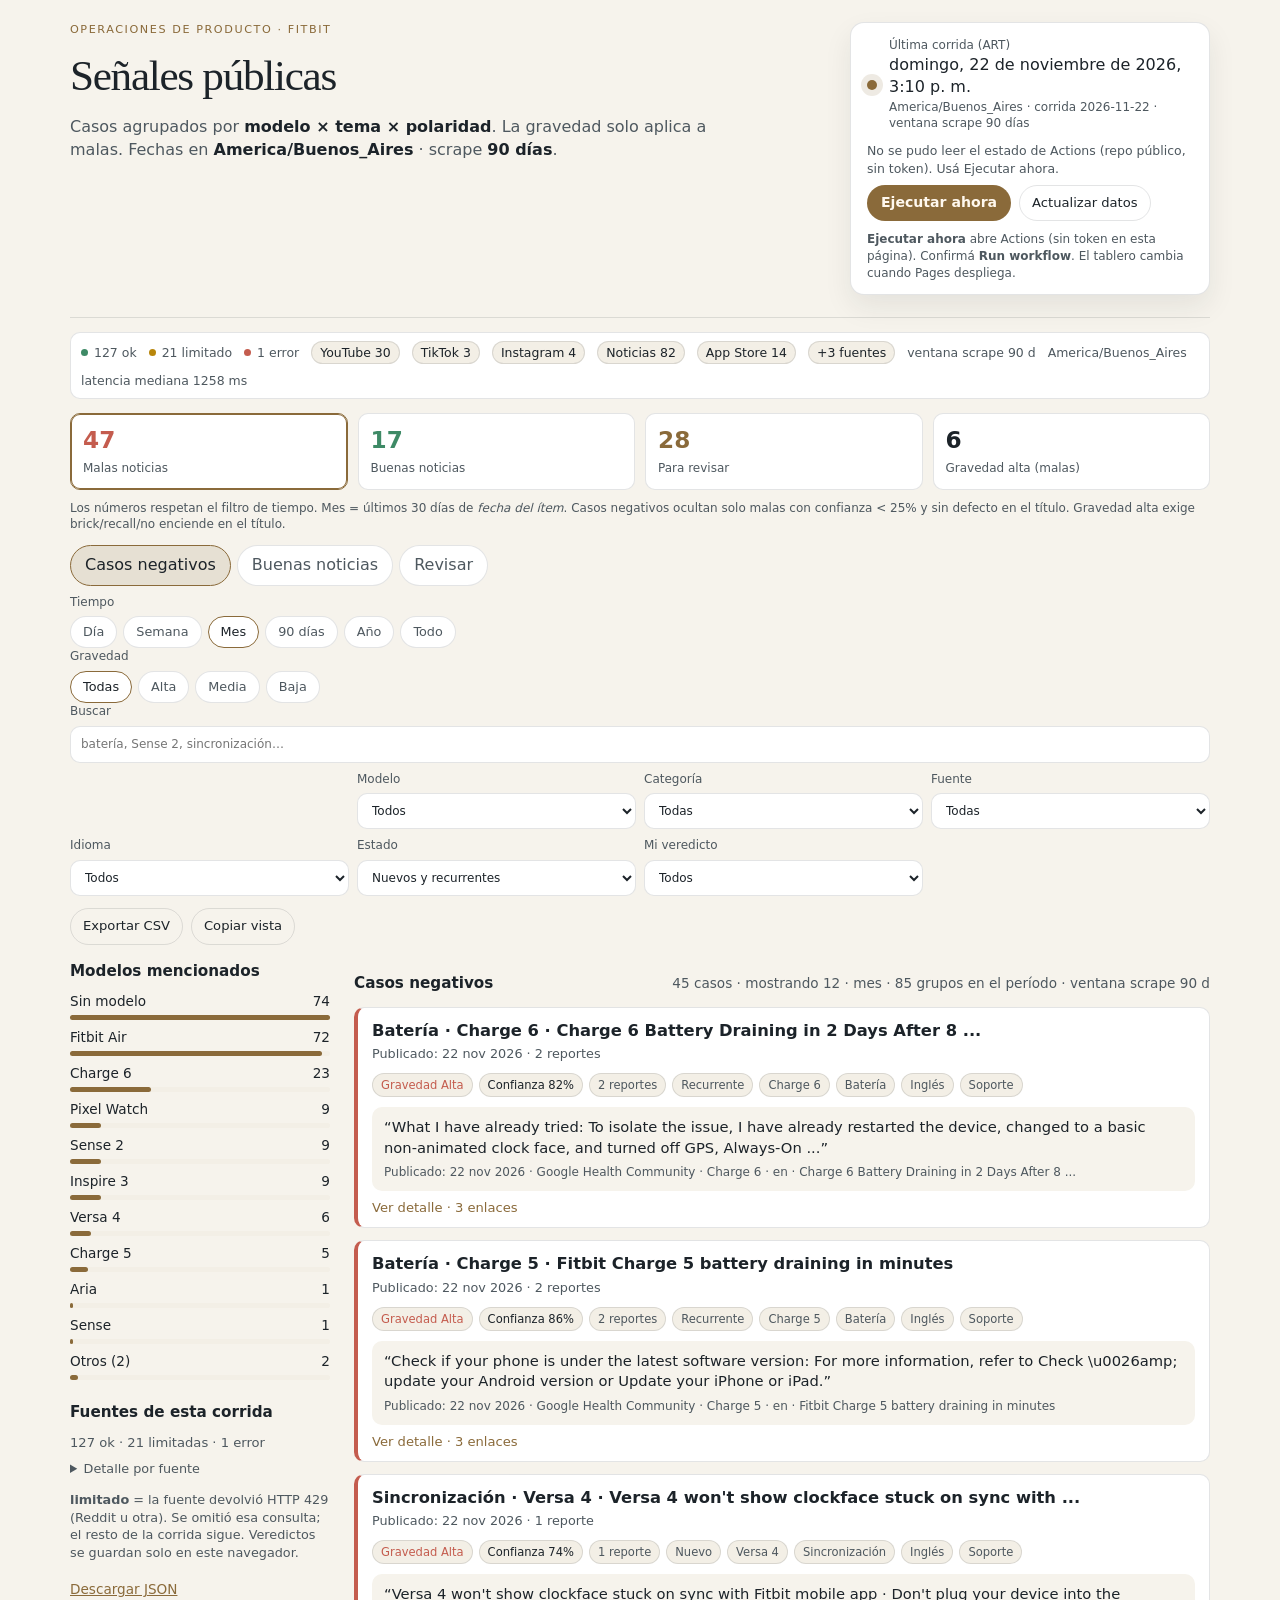
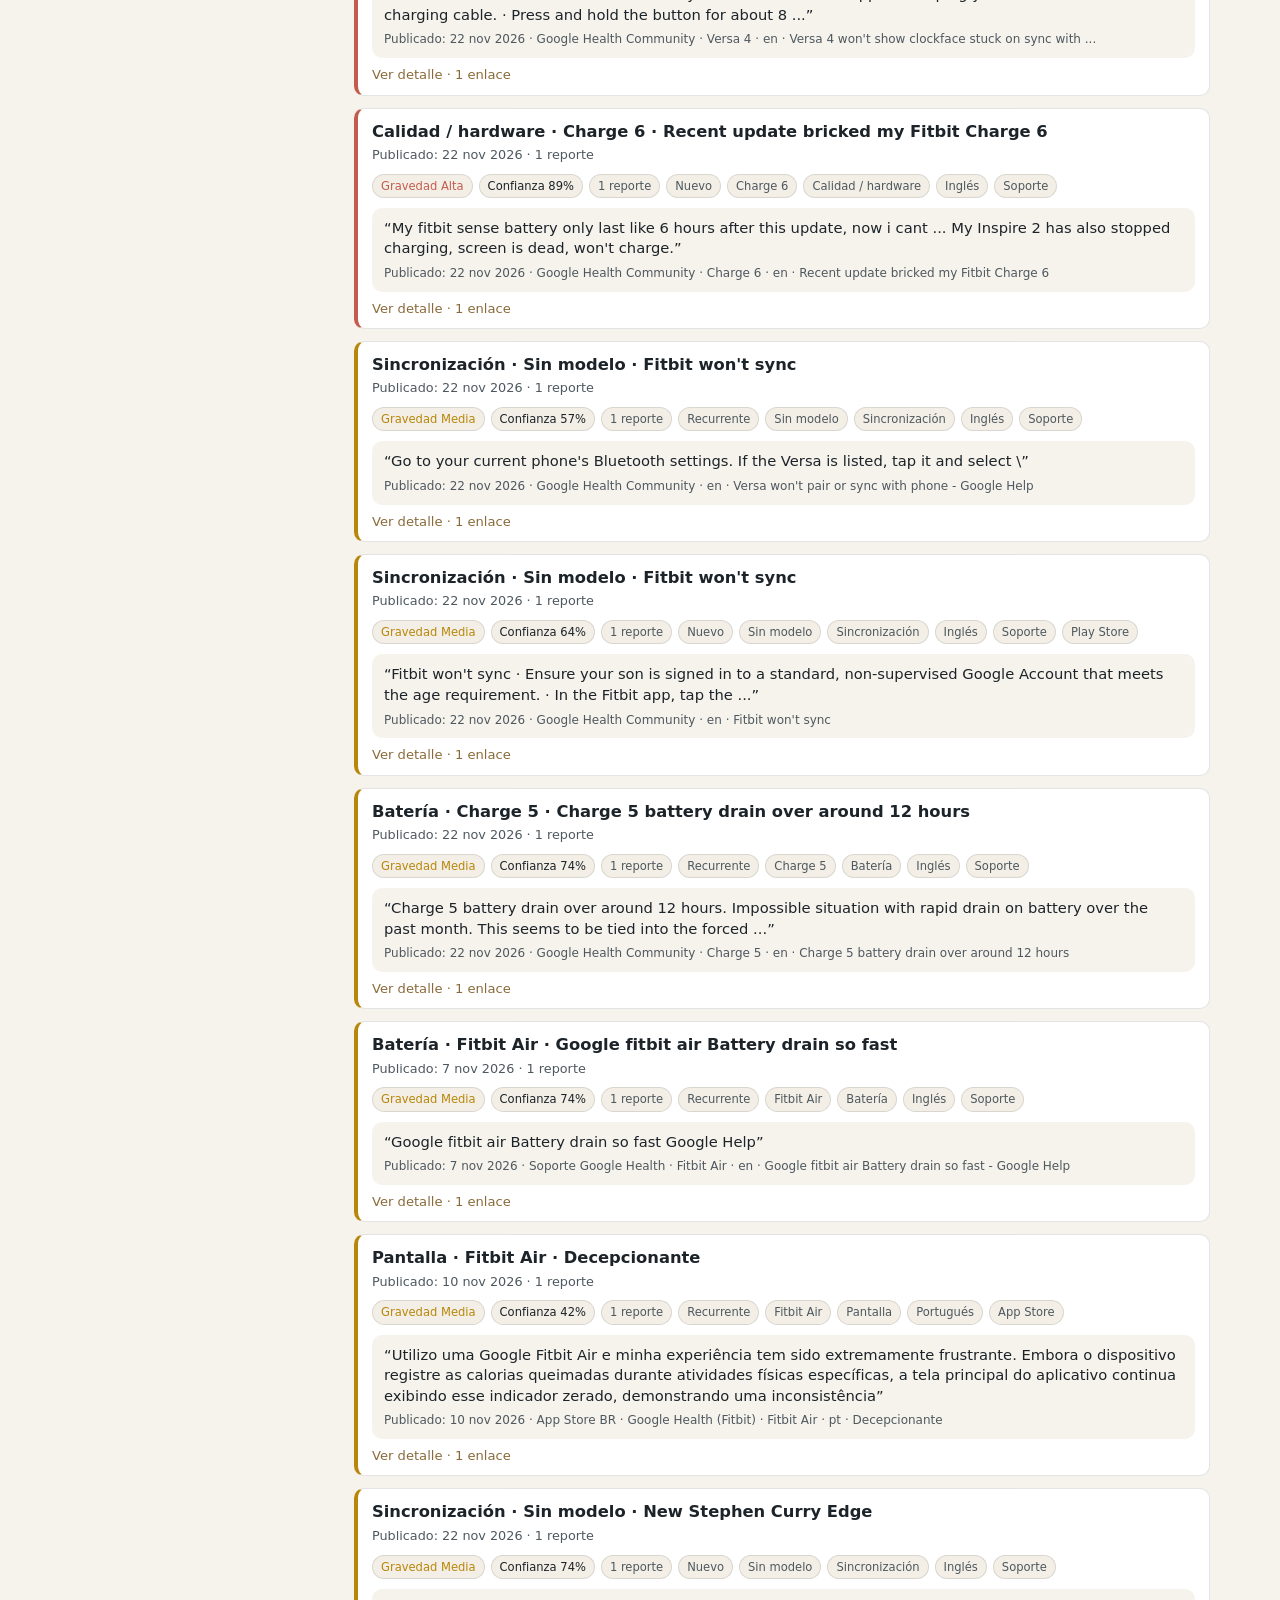
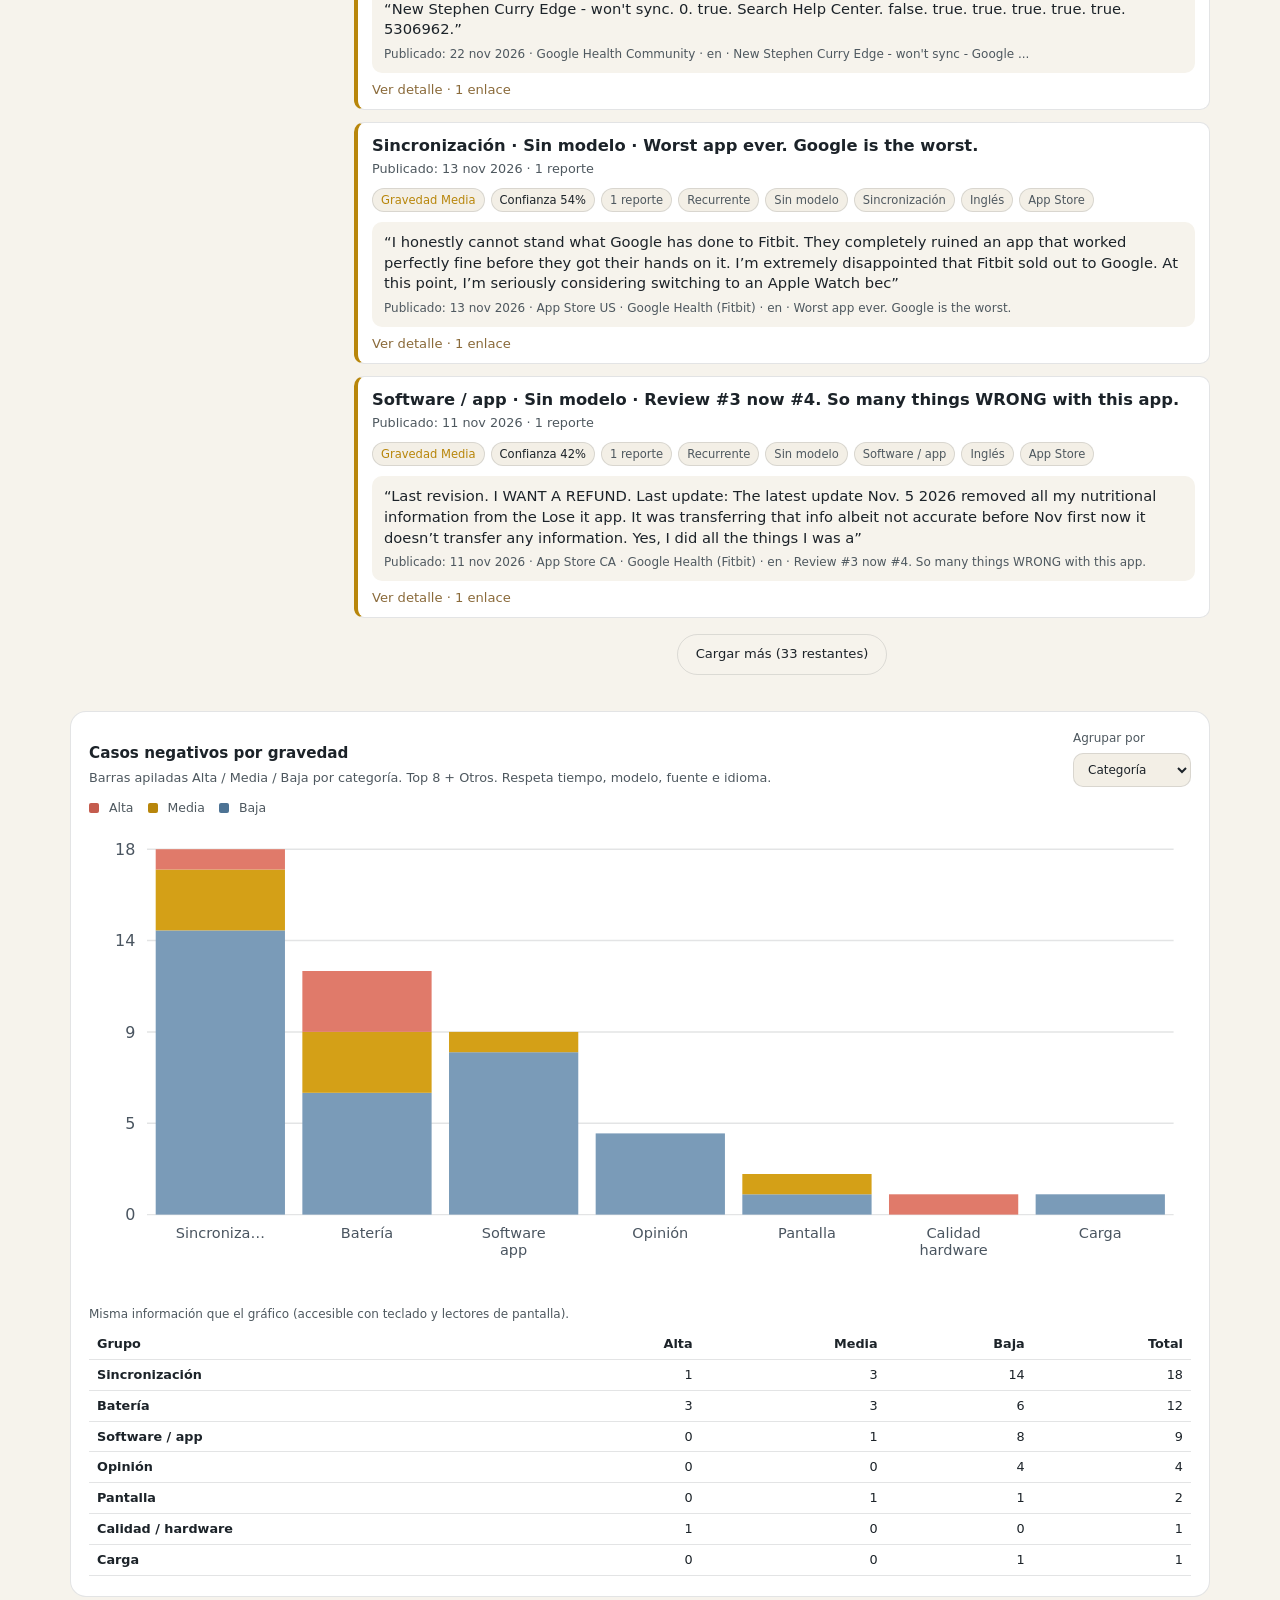
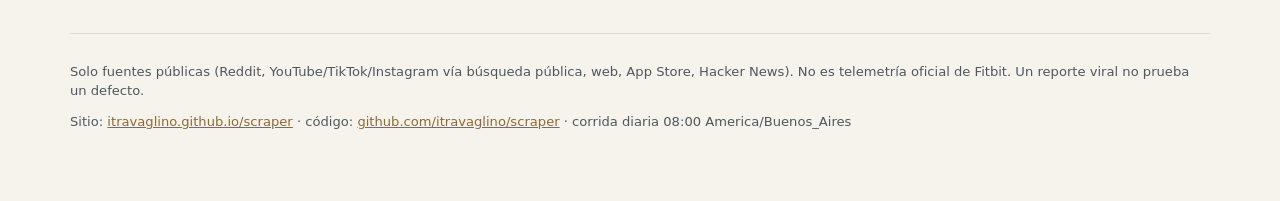
==== commit 72a28375: "datos: scrape diario Fitbit 2026-11-22T18:33Z" ====
--- a/site/index.html
+++ b/site/index.html
@@ -27,7 +27,7 @@
           <span class="pulse" aria-hidden="true"></span>
           <div>
             <div class="meta-label">Última corrida (ART)</div>
-            <time id="run-stamp" datetime="2026-11-21T14:50:54-03:00">21 nov 2026, 14:50 America/Buenos_Aires</time>
+            <time id="run-stamp" datetime="2026-11-22T15:10:57-03:00">22 nov 2026, 15:10 America/Buenos_Aires</time>
             <div class="meta-sub" id="run-zone">America/Buenos_Aires · ventana 90 días</div>
           </div>
         </div>
@@ -159,16 +159,16 @@
           <p id="list-count">Cargando vista Mes…</p>
         </div>
         <div id="clusters" class="clusters" aria-busy="true" aria-live="polite">
-          <article class="card alta" data-id="73d21af4cde33796"><h3>Batería · Charge 5 · Fitbit Charge 5 battery draining in minutes</h3><p class="case-meta">2026-11-21 · 2 reportes · Batería · Charge 5</p><blockquote class="quote">Check if your phone is under the latest software version: For more information, refer to Check \u0026amp; update your Android version or Update your iPhone or iPad.</blockquote></article>
-<article class="card alta" data-id="ee4f35a3afe63fe5"><h3>Batería · Sin modelo · Battery draining in under 24 hours since Google ...</h3><p class="case-meta">2026-11-21 · 1 reportes · Batería · Sin modelo</p><blockquote class="quote">The only change is the Google Health migration. This feels like a significant regression. The device is essentially unusable at this charge frequency – I bought ...</blockquote></article>
+          <article class="card alta" data-id="deb5e42321008bbb"><h3>Batería · Charge 6 · Charge 6 Battery Draining in 2 Days After 8 ...</h3><p class="case-meta">2026-11-22 · 3 reportes · Batería · Charge 6</p><blockquote class="quote">What I have already tried: To isolate the issue, I have already restarted the device, changed to a basic non-animated clock face, and turned off GPS, Always-On ...</blockquote></article>
+<article class="card alta" data-id="73d21af4cde33796"><h3>Batería · Charge 5 · Fitbit Charge 5 battery draining in minutes</h3><p class="case-meta">2026-11-22 · 2 reportes · Batería · Charge 5</p><blockquote class="quote">Check if your phone is under the latest software version: For more information, refer to Check \u0026amp; update your Android version or Update your iPhone or iPad.</blockquote></article>
+<article class="card alta" data-id="a915a8c10d05c61a"><h3>Sincronización · Versa 4 · Versa 4 won&#x27;t show clockface stuck on sync with ...</h3><p class="case-meta">2026-11-22 · 2 reportes · Sincronización · Versa 4</p><blockquote class="quote">Versa 4 won&#x27;t show clockface stuck on sync with Fitbit mobile app · Don&#x27;t plug your device into the charging cable. · Press and hold the button for about 8 ...</blockquote></article>
+<article class="card alta" data-id="1a8d2993cbd5c6a3"><h3>Calidad / hardware · Charge 6 · Recent update bricked my Fitbit Charge 6</h3><p class="case-meta">2026-11-22 · 1 reportes · Calidad / hardware · Charge 6</p><blockquote class="quote">My fitbit sense battery only last like 6 hours after this update, now i cant ... My Inspire 2 has also stopped charging, screen is dead, won&#x27;t charge.</blockquote></article>
 <article class="card alta" data-id="3e48e1bf084d7112"><h3>Sincronización · Inspire 2 · Incredibly frustrating</h3><p class="case-meta">2026-10-27 · 1 reportes · Sincronización · Inspire 2</p><blockquote class="quote">Since the switch from Fitbit I’ve had a range of issues. 
 
 I gave up on tracking food due to the lack of the clear dynamic calorie tracking with a deficit and switched to MyFitnessPal. Even though I told it I wanted to l</blockquote></article>
 <article class="card alta" data-id="e819a65d3fae448c"><h3>Software / app · Sin modelo · 4 Common Issues With Fitbit Devices</h3><p class="case-meta">2026-11-02 · 1 reportes · Software / app · Sin modelo</p><blockquote class="quote">4 Common Issues With Fitbit Devices BGR</blockquote></article>
-<article class="card media" data-id="deb5e42321008bbb"><h3>Batería · Charge 6 · Charge 6 Battery Draining in 2 Days After 8 ...</h3><p class="case-meta">2026-11-21 · 4 reportes · Batería · Charge 6</p><blockquote class="quote">What I have already tried: To isolate the issue, I have already restarted the device, changed to a basic non-animated clock face, and turned off GPS, Always-On ...</blockquote></article>
-<article class="card media" data-id="4a9b413b4a656e07"><h3>Sincronización · Sin modelo · Fitbit won&#x27;t sync</h3><p class="case-meta">2026-11-21 · 3 reportes · Sincronización · Sin modelo</p><blockquote class="quote">Fitbit won&#x27;t sync Google Help</blockquote></article>
-<article class="card media" data-id="335f3f7800c7c202"><h3>Batería · Charge 5 · Charge 5 battery drain over around 12 hours</h3><p class="case-meta">2026-11-21 · 1 reportes · Batería · Charge 5</p><blockquote class="quote">Charge 5 battery drain over around 12 hours. Impossible situation with rapid drain on battery over the past month. This seems to be tied into the forced ...</blockquote></article>
-<article class="card media" data-id="4faa91e551eaff79"><h3>Batería · Fitbit Air · Google fitbit air Battery drain so fast</h3><p class="case-meta">2026-11-07 · 1 reportes · Batería · Fitbit Air</p><blockquote class="quote">Google fitbit air Battery drain so fast Google Help</blockquote></article>
+<article class="card alta" data-id="88edf96d4db2c0a5"><h3>Software / app · Sin modelo · I was having issues with Fitbit’s auto workout detection — until I ch…</h3><p class="case-meta">2026-11-03 · 1 reportes · Software / app · Sin modelo</p><blockquote class="quote">I was having issues with Fitbit’s auto workout detection — until I changed this one setting Tom&#x27;s Guide</blockquote></article>
+<article class="card media" data-id="4a9b413b4a656e07"><h3>Sincronización · Sin modelo · Fitbit won&#x27;t sync</h3><p class="case-meta">2026-11-22 · 3 reportes · Sincronización · Sin modelo</p><blockquote class="quote">Fitbit won&#x27;t sync Google Help</blockquote></article>
         </div>
         <p class="list-more-wrap">
           <button type="button" class="btn-ghost" id="btn-more" hidden>Cargar más</button>
@@ -229,7 +229,7 @@
     </footer>
   </div>
   <button type="button" class="btn-top" id="btn-top" hidden>Volver arriba</button>
-  <script>window.FITBIT_SEED={"generated_at":"2026-11-21T14:50:54-03:00","generated_at_utc":"2026-11-21T17:50:54+00:00","timezone":"America/Buenos_Aires","run_id":"2026-11-21","scrape_window_days":90,"github_repo":"itravaglino/scraper","github_workflow":"daily.yml","run_workflow_url":"https://github.com/itravaglino/scraper/actions/workflows/daily.yml","summary":{"reports":199,"clusters":176,"clusters_mala":71,"clusters_buena":40,"new_clusters":28,"recurring_clusters":148,"by_model":{"Sin modelo":70,"Fitbit Air":69,"Charge 6":22,"Pixel Watch":9,"Sense 2":9,"Inspire 3":8,"Versa 4":6,"Charge 5":5,"Charge":2,"Aria":1,"Sense":1,"Luxe":1},"by_severity":{"baja":51,"media":20,"alta":10},"by_polarity":{"buena":45,"revisar":73,"mala":81},"by_language":{"en":162,"es":12,"pt":7,"fr":3,"de":10,"it":3,"nl":1,"ja":1},"by_category":{"sincronizacion":59,"software":29,"opinion":75,"bateria":20,"pantalla":8,"calidad":2,"correa":2,"carga":2,"gps":2},"by_source":{"Android Authority RSS":3,"9to5Google RSS":3,"gadgetsandwearables RSS":1,"Google Health Community":37,"Noticias web (EN-US)":6,"Noticias web (EN-GB)":10,"Noticias web (ES-ES)":1,"Noticias web (PT)":4,"Noticias web (FR)":2,"Noticias web (DE)":5,"Noticias web (IT)":1,"Noticias web (NL)":1,"Noticias migración Google Health":11,"Noticias outage Fitbit":3,"Foros / soporte (web)":1,"Soporte Google Health":25,"Soporte Google":7,"Android Central (News)":1,"Android Authority (News)":3,"TechRadar (News)":3,"gadgetsandwearables (News)":5,"Noticias positivas (EN)":2,"Bing News migración":1,"Noticias Charge 6":2,"Noticias Inspire 3":1,"Noticias Fitbit Air":1,"Noticias Fitbit Air (ES)":2,"X / Twitter (Google News)":9,"YouTube (búsqueda pública)":1,"YouTube ES":1,"YouTube PT":2,"YouTube DE":4,"YouTube elogios":19,"TikTok ES":2,"Instagram ES":4,"App Store US · Google Health (Fitbit)":1,"App Store GB · Google Health (Fitbit)":1,"App Store CA · Google Health (Fitbit)":1,"App Store AU · Google Health (Fitbit)":1,"App Store ES · Google Health (Fitbit)":1,"App Store AR · Google Health (Fitbit)":1,"App Store MX · Google Health (Fitbit)":1,"App Store BR · Google Health (Fitbit)":1,"App Store FR · Google Health (Fitbit)":1,"App Store DE · Google Health (Fitbit)":1,"App Store IT · Google Health (Fitbit)":1,"App Store JP · Google Health (Fitbit)":1,"App Store IN · Google Health (Fitbit)":1,"App Store NL · Google Health (Fitbit)":1,"Play Store AU · Google Health (Fitbit)":1},"by_kind":{"news":72,"support":69,"web":1,"x":9,"youtube":27,"tiktok":2,"instagram":4,"itunes":14,"playstore":1},"sources_ok":127,"sources_limited":21,"sources_error":1},"sources":[{"id":"rss_verge","label":"The Verge RSS","kind":"news","ok":true,"state":"ok","kept":0,"fetched":10,"latency_ms":134},{"id":"rss_androidauthority","label":"Android Authority RSS","kind":"news","ok":true,"state":"ok","kept":3,"fetched":80,"latency_ms":1272},{"id":"rss_androidpolice","label":"Android Police RSS","kind":"news","ok":true,"state":"ok","kept":0,"fetched":10,"latency_ms":1272},{"id":"rss_9to5google","label":"9to5Google RSS","kind":"news","ok":true,"state":"ok","kept":3,"fetched":100,"latency_ms":1098},{"id":"rss_techradar","label":"TechRadar RSS","kind":"news","ok":true,"state":"ok","kept":0,"fetched":50,"latency_ms":1550},{"id":"rss_gadgetsandwearables","label":"gadgetsandwearables RSS","kind":"news","ok":true,"state":"ok","kept":1,"fetched":10,"latency_ms":930},{"id":"rss_wareable","label":"Wareable RSS","kind":"news","ok":false,"state":"skip","kept":0,"fetched":0,"error":"Fuente no disponible (HTTP 403)","latency_ms":1053},{"id":"rss_androidcentral","label":"Android Central RSS","kind":"news","ok":true,"state":"ok","kept":0,"fetched":50,"latency_ms":1400},{"id":"ghealth_community_html","label":"Google Health Community","kind":"support","ok":true,"state":"ok","kept":37,"fetched":47,"latency_ms":14913},{"id":"gnews_en","label":"Noticias web (EN-US)","kind":"news","ok":true,"state":"ok","kept":6,"fetched":55,"latency_ms":993},{"id":"gnews_uk","label":"Noticias web (EN-GB)","kind":"news","ok":true,"state":"ok","kept":10,"fetched":65,"latency_ms":1182},{"id":"gnews_ca","label":"Noticias web (EN-CA)","kind":"news","ok":true,"state":"ok","kept":0,"fetched":63,"latency_ms":1183},{"id":"gnews_au","label":"Noticias web (EN-AU)","kind":"news","ok":true,"state":"ok","kept":0,"fetched":64,"latency_ms":1219},{"id":"gnews_in","label":"Noticias web (EN-IN)","kind":"news","ok":true,"state":"ok","kept":0,"fetched":64,"latency_ms":1247},{"id":"gnews_es","label":"Noticias web (ES-AR)","kind":"news","ok":true,"state":"ok","kept":0,"fetched":53,"latency_ms":998},{"id":"gnews_mx","label":"Noticias web (ES-MX)","kind":"news","ok":true,"state":"ok","kept":0,"fetched":42,"latency_ms":1402},{"id":"gnews_es_es","label":"Noticias web (ES-ES)","kind":"news","ok":true,"state":"ok","kept":1,"fetched":47,"latency_ms":997},{"id":"gnews_pt","label":"Noticias web (PT)","kind":"news","ok":true,"state":"ok","kept":4,"fetched":78,"latency_ms":1479},{"id":"gnews_fr","label":"Noticias web (FR)","kind":"news","ok":true,"state":"ok","kept":2,"fetched":34,"latency_ms":1049},{"id":"gnews_de","label":"Noticias web (DE)","kind":"news","ok":true,"state":"ok","kept":5,"fetched":39,"latency_ms":1040},{"id":"gnews_it","label":"Noticias web (IT)","kind":"news","ok":true,"state":"ok","kept":1,"fetched":43,"latency_ms":1226},{"id":"gnews_nl","label":"Noticias web (NL)","kind":"news","ok":true,"state":"ok","kept":1,"fetched":28,"latency_ms":1231},{"id":"gnews_ja","label":"Noticias web (JA)","kind":"news","ok":true,"state":"ok","kept":0,"fetched":47,"latency_ms":1230},{"id":"gnews_ko","label":"Noticias web (KO)","kind":"news","ok":true,"state":"ok","kept":0,"fetched":13,"latency_ms":927},{"id":"gnews_migration","label":"Noticias migración Google Health","kind":"news","ok":true,"state":"ok","kept":11,"fetched":51,"latency_ms":1507},{"id":"gnews_outage","label":"Noticias outage Fitbit","kind":"news","ok":true,"state":"ok","kept":3,"fetched":23,"latency_ms":975},{"id":"gnews_forums","label":"Foros / soporte (web)","kind":"web","ok":true,"state":"ok","kept":1,"fetched":77,"latency_ms":1597},{"id":"gnews_community_fitbit","label":"community.fitbit.com","kind":"support","ok":true,"state":"ok","kept":0,"fetched":72,"latency_ms":1104},{"id":"gnews_support_googlehealth","label":"Soporte Google Health","kind":"support","ok":true,"state":"ok","kept":25,"fetched":31,"latency_ms":940},{"id":"gnews_support_google","label":"Soporte Google","kind":"support","ok":true,"state":"ok","kept":7,"fetched":100,"latency_ms":1789},{"id":"gnews_xda","label":"XDA Forums","kind":"web","ok":true,"state":"ok","kept":0,"fetched":72,"latency_ms":790},{"id":"gnews_9to5","label":"9to5Google (News)","kind":"news","ok":true,"state":"ok","kept":0,"fetched":100,"latency_ms":1212},{"id":"gnews_androidcentral","label":"Android Central (News)","kind":"news","ok":true,"state":"ok","kept":1,"fetched":70,"latency_ms":1232},{"id":"gnews_verge","label":"The Verge (News)","kind":"news","ok":true,"state":"ok","kept":0,"fetched":24,"latency_ms":958},{"id":"gnews_androidauthority","label":"Android Authority (News)","kind":"news","ok":true,"state":"ok","kept":3,"fetched":54,"latency_ms":1308},{"id":"gnews_techradar","label":"TechRadar (News)","kind":"news","ok":true,"state":"ok","kept":3,"fetched":100,"latency_ms":1336},{"id":"gnews_gadgets","label":"gadgetsandwearables (News)","kind":"news","ok":true,"state":"ok","kept":5,"fetched":56,"latency_ms":1002},{"id":"gnews_downdetector","label":"Downdetector / outage","kind":"web","ok":true,"state":"ok","kept":0,"fetched":0,"latency_ms":982},{"id":"gnews_praise","label":"Noticias positivas (EN)","kind":"news","ok":true,"state":"ok","kept":2,"fetched":32,"latency_ms":1397},{"id":"bing_news_en","label":"Bing News (EN)","kind":"news","ok":true,"state":"ok","kept":0,"fetched":0,"latency_ms":1010},{"id":"bing_news_problem","label":"Bing News problemas","kind":"news","ok":true,"state":"ok","kept":0,"fetched":2,"latency_ms":1257},{"id":"bing_news_es","label":"Bing News (ES)","kind":"news","ok":true,"state":"ok","kept":0,"fetched":5,"latency_ms":1233},{"id":"bing_news_de","label":"Bing News (DE)","kind":"news","ok":true,"state":"ok","kept":0,"fetched":5,"latency_ms":1273},{"id":"bing_news_migration","label":"Bing News migración","kind":"news","ok":true,"state":"ok","kept":1,"fetched":12,"latency_ms":1208},{"id":"gnews_model_charge_6","label":"Noticias Charge 6","kind":"news","ok":true,"state":"ok","kept":2,"fetched":39,"latency_ms":1308},{"id":"gnews_model_charge_6_es","label":"Noticias Charge 6 (ES)","kind":"news","ok":true,"state":"ok","kept":0,"fetched":9,"latency_ms":1114},{"id":"gnews_model_charge_5","label":"Noticias Charge 5","kind":"news","ok":true,"state":"ok","kept":0,"fetched":10,"latency_ms":1177},{"id":"gnews_model_charge_5_es","label":"Noticias Charge 5 (ES)","kind":"news","ok":true,"state":"ok","kept":0,"fetched":2,"latency_ms":1035},{"id":"gnews_model_charge_4","label":"Noticias Charge 4","kind":"news","ok":true,"state":"ok","kept":0,"fetched":10,"latency_ms":1279},{"id":"gnews_model_charge_4_es","label":"Noticias Charge 4 (ES)","kind":"news","ok":true,"state":"ok","kept":0,"fetched":1,"latency_ms":1185},{"id":"gnews_model_sense_2","label":"Noticias Sense 2","kind":"news","ok":true,"state":"ok","kept":0,"fetched":8,"latency_ms":1241},{"id":"gnews_model_sense_2_es","label":"Noticias Sense 2 (ES)","kind":"news","ok":true,"state":"ok","kept":0,"fetched":7,"latency_ms":1169},{"id":"gnews_model_inspire_3","label":"Noticias Inspire 3","kind":"news","ok":true,"state":"ok","kept":1,"fetched":16,"latency_ms":1252},{"id":"gnews_model_inspire_3_es","label":"Noticias Inspire 3 (ES)","kind":"news","ok":true,"state":"ok","kept":0,"fetched":1,"latency_ms":1071},{"id":"gnews_model_versa_4","label":"Noticias Versa 4","kind":"news","ok":true,"state":"ok","kept":0,"fetched":9,"latency_ms":1260},{"id":"gnews_model_versa_4_es","label":"Noticias Versa 4 (ES)","kind":"news","ok":true,"state":"ok","kept":0,"fetched":7,"latency_ms":1223},{"id":"gnews_model_versa_3","label":"Noticias Versa 3","kind":"news","ok":true,"state":"ok","kept":0,"fetched":10,"latency_ms":1182},{"id":"gnews_model_versa_3_es","label":"Noticias Versa 3 (ES)","kind":"news","ok":true,"state":"ok","kept":0,"fetched":5,"latency_ms":1178},{"id":"gnews_model_fitbit_air","label":"Noticias Fitbit Air","kind":"news","ok":true,"state":"ok","kept":1,"fetched":75,"latency_ms":1585},{"id":"gnews_model_fitbit_air_es","label":"Noticias Fitbit Air (ES)","kind":"news","ok":true,"state":"ok","kept":2,"fetched":27,"latency_ms":968},{"id":"gnews_model_ace_3","label":"Noticias Ace 3","kind":"news","ok":true,"state":"ok","kept":0,"fetched":6,"latency_ms":1056},{"id":"gnews_model_ace_3_es","label":"Noticias Ace 3 (ES)","kind":"news","ok":true,"state":"ok","kept":0,"fetched":0,"latency_ms":1139},{"id":"gnews_gh_pt","label":"Noticias Google Health (PT)","kind":"news","ok":true,"state":"ok","kept":0,"fetched":9,"latency_ms":1298},{"id":"gnews_gh_fr","label":"Noticias Google Health (FR)","kind":"news","ok":true,"state":"ok","kept":0,"fetched":25,"latency_ms":1264},{"id":"gnews_gh_de","label":"Noticias Google Health (DE)","kind":"news","ok":true,"state":"ok","kept":0,"fetched":18,"latency_ms":1126},{"id":"gnews_gh_it","label":"Noticias Google Health (IT)","kind":"news","ok":true,"state":"ok","kept":0,"fetched":13,"latency_ms":1264},{"id":"gnews_gh_ja","label":"Noticias Google Health (JA)","kind":"news","ok":true,"state":"ok","kept":0,"fetched":9,"latency_ms":1083},{"id":"gnews_x","label":"X / Twitter (Google News)","kind":"x","ok":true,"state":"ok","kept":9,"fetched":59,"latency_ms":1623},{"id":"gnews_twitter","label":"Twitter.com (Google News)","kind":"x","ok":true,"state":"ok","kept":0,"fetched":0,"latency_ms":735},{"id":"nitter_fitbit","label":"X (RSS bridge)","kind":"x","ok":false,"state":"error","kept":0,"fetched":0,"error":"HTTP 451 ","latency_ms":18143},{"id":"youtube_gnews","label":"YouTube (búsqueda pública)","kind":"youtube","ok":true,"state":"ok","kept":1,"fetched":67,"latency_ms":1632},{"id":"youtube_gnews_es","label":"YouTube ES","kind":"youtube","ok":true,"state":"ok","kept":1,"fetched":65,"latency_ms":1056},{"id":"youtube_gnews_pt","label":"YouTube PT","kind":"youtube","ok":true,"state":"ok","kept":2,"fetched":100,"latency_ms":1245},{"id":"youtube_gnews_fr","label":"YouTube FR","kind":"youtube","ok":true,"state":"ok","kept":0,"fetched":44,"latency_ms":999},{"id":"youtube_gnews_de","label":"YouTube DE","kind":"youtube","ok":true,"state":"ok","kept":4,"fetched":46,"latency_ms":1236},{"id":"youtube_gnews_ja","label":"YouTube JA","kind":"youtube","ok":true,"state":"ok","kept":0,"fetched":52,"latency_ms":1227},{"id":"youtube_praise","label":"YouTube elogios","kind":"youtube","ok":true,"state":"ok","kept":19,"fetched":91,"latency_ms":1360},{"id":"tiktok_gnews","label":"TikTok (búsqueda pública)","kind":"tiktok","ok":true,"state":"ok","kept":0,"fetched":81,"latency_ms":1362},{"id":"tiktok_gnews_es","label":"TikTok ES","kind":"tiktok","ok":true,"state":"ok","kept":2,"fetched":100,"latency_ms":1221},{"id":"tiktok_gnews_pt","label":"TikTok PT","kind":"tiktok","ok":true,"state":"ok","kept":0,"fetched":100,"latency_ms":1109},{"id":"instagram_gnews","label":"Instagram (búsqueda pública)","kind":"instagram","ok":true,"state":"ok","kept":0,"fetched":72,"latency_ms":1149},{"id":"instagram_gnews_es","label":"Instagram ES","kind":"instagram","ok":true,"state":"ok","kept":4,"fetched":79,"latency_ms":1482},{"id":"instagram_gnews_pt","label":"Instagram PT","kind":"instagram","ok":true,"state":"ok","kept":0,"fetched":100,"latency_ms":1035},{"id":"itunes_us_462638897","label":"App Store US · Google Health (Fitbit)","kind":"itunes","ok":true,"state":"ok","kept":1,"fetched":150,"latency_ms":3387},{"id":"itunes_gb_462638897","label":"App Store GB · Google Health (Fitbit)","kind":"itunes","ok":true,"state":"ok","kept":1,"fetched":150,"latency_ms":3520},{"id":"itunes_ca_462638897","label":"App Store CA · Google Health (Fitbit)","kind":"itunes","ok":true,"state":"ok","kept":1,"fetched":150,"latency_ms":3691},{"id":"itunes_au_462638897","label":"App Store AU · Google Health (Fitbit)","kind":"itunes","ok":true,"state":"ok","kept":1,"fetched":150,"latency_ms":3461},{"id":"itunes_es_462638897","label":"App Store ES · Google Health (Fitbit)","kind":"itunes","ok":true,"state":"ok","kept":1,"fetched":150,"latency_ms":3747},{"id":"itunes_ar_462638897","label":"App Store AR · Google Health (Fitbit)","kind":"itunes","ok":true,"state":"ok","kept":1,"fetched":150,"latency_ms":3552},{"id":"itunes_mx_462638897","label":"App Store MX · Google Health (Fitbit)","kind":"itunes","ok":true,"state":"ok","kept":1,"fetched":150,"latency_ms":3536},{"id":"itunes_br_462638897","label":"App Store BR · Google Health (Fitbit)","kind":"itunes","ok":true,"state":"ok","kept":1,"fetched":150,"latency_ms":3575},{"id":"itunes_fr_462638897","label":"App Store FR · Google Health (Fitbit)","kind":"itunes","ok":true,"state":"ok","kept":1,"fetched":150,"latency_ms":3712},{"id":"itunes_de_462638897","label":"App Store DE · Google Health (Fitbit)","kind":"itunes","ok":true,"state":"ok","kept":1,"fetched":50,"latency_ms":2170},{"id":"itunes_it_462638897","label":"App Store IT · Google Health (Fitbit)","kind":"itunes","ok":true,"state":"ok","kept":1,"fetched":150,"latency_ms":4003},{"id":"itunes_jp_462638897","label":"App Store JP · Google Health (Fitbit)","kind":"itunes","ok":true,"state":"ok","kept":1,"fetched":150,"latency_ms":3414},{"id":"itunes_in_462638897","label":"App Store IN · Google Health (Fitbit)","kind":"itunes","ok":true,"state":"ok","kept":1,"fetched":150,"latency_ms":3601},{"id":"itunes_nl_462638897","label":"App Store NL · Google Health (Fitbit)","kind":"itunes","ok":true,"state":"ok","kept":1,"fetched":150,"latency_ms":3760},{"id":"itunes_us_1621113388","label":"App Store US · Fitbit Ace","kind":"itunes","ok":true,"state":"ok","kept":0,"fetched":58,"latency_ms":3179},{"id":"itunes_gb_1621113388","label":"App Store GB · Fitbit Ace","kind":"itunes","ok":true,"state":"ok","kept":0,"fetched":0,"latency_ms":1390},{"id":"itunes_ca_1621113388","label":"App Store CA · Fitbit Ace","kind":"itunes","ok":true,"state":"ok","kept":0,"fetched":3,"latency_ms":1437},{"id":"itunes_au_1621113388","label":"App Store AU · Fitbit Ace","kind":"itunes","ok":true,"state":"ok","kept":0,"fetched":3,"latency_ms":699},{"id":"itunes_es_1621113388","label":"App Store ES · Fitbit Ace","kind":"itunes","ok":true,"state":"ok","kept":0,"fetched":0,"latency_ms":1316},{"id":"itunes_ar_1621113388","label":"App Store AR · Fitbit Ace","kind":"itunes","ok":true,"state":"ok","kept":0,"fetched":0,"latency_ms":1165},{"id":"itunes_mx_1621113388","label":"App Store MX · Fitbit Ace","kind":"itunes","ok":true,"state":"ok","kept":0,"fetched":0,"latency_ms":1145},{"id":"itunes_br_1621113388","label":"App Store BR · Fitbit Ace","kind":"itunes","ok":true,"state":"ok","kept":0,"fetched":0,"latency_ms":1203},{"id":"itunes_fr_1621113388","label":"App Store FR · Fitbit Ace","kind":"itunes","ok":true,"state":"ok","kept":0,"fetched":0,"latency_ms":1427},{"id":"itunes_de_1621113388","label":"App Store DE · Fitbit Ace","kind":"itunes","ok":true,"state":"ok","kept":0,"fetched":0,"latency_ms":938},{"id":"itunes_it_1621113388","label":"App Store IT · Fitbit Ace","kind":"itunes","ok":true,"state":"ok","kept":0,"fetched":0,"latency_ms":1257},{"id":"itunes_jp_1621113388","label":"App Store JP · Fitbit Ace","kind":"itunes","ok":true,"state":"ok","kept":0,"fetched":0,"latency_ms":1175},{"id":"itunes_in_1621113388","label":"App Store IN · Fitbit Ace","kind":"itunes","ok":true,"state":"ok","kept":0,"fetched":0,"latency_ms":1298},{"id":"itunes_nl_1621113388","label":"App Store NL · Fitbit Ace","kind":"itunes","ok":true,"state":"ok","kept":0,"fetched":0,"latency_ms":1165},{"id":"play_us_com_fitbit_FitbitMobile","label":"Play Store US · Google Health (Fitbit)","kind":"playstore","ok":true,"state":"ok","kept":0,"fetched":3,"latency_ms":1187},{"id":"play_gb_com_fitbit_FitbitMobile","label":"Play Store GB · Google Health (Fitbit)","kind":"playstore","ok":true,"state":"ok","kept":0,"fetched":3,"latency_ms":1216},{"id":"play_ca_com_fitbit_FitbitMobile","label":"Play Store CA · Google Health (Fitbit)","kind":"playstore","ok":true,"state":"ok","kept":0,"fetched":3,"latency_ms":1153},{"id":"play_au_com_fitbit_FitbitMobile","label":"Play Store AU · Google Health (Fitbit)","kind":"playstore","ok":true,"state":"ok","kept":1,"fetched":3,"latency_ms":1217},{"id":"play_es_com_fitbit_FitbitMobile","label":"Play Store ES · Google Health (Fitbit)","kind":"playstore","ok":true,"state":"ok","kept":0,"fetched":3,"latency_ms":1282},{"id":"play_ar_com_fitbit_FitbitMobile","label":"Play Store AR · Google Health (Fitbit)","kind":"playstore","ok":true,"state":"ok","kept":0,"fetched":3,"latency_ms":1342},{"id":"play_mx_com_fitbit_FitbitMobile","label":"Play Store MX · Google Health (Fitbit)","kind":"playstore","ok":true,"state":"ok","kept":0,"fetched":3,"latency_ms":999},{"id":"play_br_com_fitbit_FitbitMobile","label":"Play Store BR · Google Health (Fitbit)","kind":"playstore","ok":true,"state":"ok","kept":0,"fetched":3,"latency_ms":2076},{"id":"play_fr_com_fitbit_FitbitMobile","label":"Play Store FR · Google Health (Fitbit)","kind":"playstore","ok":true,"state":"ok","kept":0,"fetched":3,"latency_ms":431},{"id":"play_de_com_fitbit_FitbitMobile","label":"Play Store DE · Google Health (Fitbit)","kind":"playstore","ok":true,"state":"ok","kept":0,"fetched":3,"latency_ms":1078},{"id":"play_it_com_fitbit_FitbitMobile","label":"Play Store IT · Google Health (Fitbit)","kind":"playstore","ok":true,"state":"ok","kept":0,"fetched":3,"latency_ms":1373},{"id":"play_jp_com_fitbit_FitbitMobile","label":"Play Store JP · Google Health (Fitbit)","kind":"playstore","ok":true,"state":"ok","kept":0,"fetched":3,"latency_ms":1030},{"id":"play_in_com_fitbit_FitbitMobile","label":"Play Store IN · Google Health (Fitbit)","kind":"playstore","ok":true,"state":"ok","kept":0,"fetched":3,"latency_ms":1180},{"id":"play_nl_com_fitbit_FitbitMobile","label":"Play Store NL · Google Health (Fitbit)","kind":"playstore","ok":true,"state":"ok","kept":0,"fetched":3,"latency_ms":1530},{"id":"hn_fitbit","label":"Hacker News","kind":"hackernews","ok":true,"state":"ok","kept":0,"fetched":9,"latency_ms":967},{"id":"hn_fitbit_comments","label":"Hacker News comentarios","kind":"hackernews","ok":true,"state":"ok","kept":0,"fetched":34,"latency_ms":1328},{"id":"hn_google_health","label":"Hacker News Google Health","kind":"hackernews","ok":true,"state":"ok","kept":0,"fetched":0,"latency_ms":1049},{"id":"hn_fitbit_bug","label":"Hacker News bugs","kind":"hackernews","ok":true,"state":"ok","kept":0,"fetched":0,"latency_ms":1214},{"id":"reddit_fitbit_new","label":"Reddit r/fitbit new","kind":"reddit","ok":false,"state":"skip","kept":0,"fetched":0,"error":"Fuente no encontrada (HTTP 404)","latency_ms":7852},{"id":"reddit_fitbit_top_week","label":"Reddit r/fitbit top semana","kind":"reddit","ok":false,"state":"skip","kept":0,"fetched":0,"error":"Fuente no encontrada (HTTP 404)","latency_ms":28082},{"id":"reddit_fitbit_top_month","label":"Reddit r/fitbit top mes","kind":"reddit","ok":false,"state":"skip","kept":0,"fetched":0,"error":"Fuente no encontrada (HTTP 404)","latency_ms":68211},{"id":"reddit_googlehealthfitbit","label":"Reddit r/GoogleHealthFitbit","kind":"reddit","ok":false,"state":"skip","kept":0,"fetched":0,"error":"Fuente no encontrada (HTTP 404)","latency_ms":68185},{"id":"reddit_googlehealthapp","label":"Reddit r/GoogleHealthApp","kind":"reddit","ok":false,"state":"skip","kept":0,"fetched":0,"error":"Fuente no encontrada (HTTP 404)","latency_ms":68212},{"id":"reddit_fitbitair","label":"Reddit r/FitbitAir","kind":"reddit","ok":false,"state":"skip","kept":0,"fetched":0,"error":"Fuente no encontrada (HTTP 404)","latency_ms":28177},{"id":"reddit_googlepixelwatch","label":"Reddit r/GooglePixelWatch","kind":"reddit","ok":false,"state":"skip","kept":0,"fetched":0,"error":"Fuente no encontrada (HTTP 404)","latency_ms":68188},{"id":"reddit_pixelwatch","label":"Reddit r/PixelWatch","kind":"reddit","ok":false,"state":"skip","kept":0,"fetched":0,"error":"Fuente no encontrada (HTTP 404)","latency_ms":68233},{"id":"reddit_q_sync","label":"Reddit r/fitbit sync","kind":"reddit","ok":false,"state":"skip","kept":0,"fetched":0,"error":"Fuente no encontrada (HTTP 404)","latency_ms":68083},{"id":"reddit_q_battery","label":"Reddit r/fitbit battery","kind":"reddit","ok":false,"state":"skip","kept":0,"fetched":0,"error":"Fuente no encontrada (HTTP 404)","latency_ms":68183},{"id":"reddit_q_crash","label":"Reddit r/fitbit crash","kind":"reddit","ok":false,"state":"skip","kept":0,"fetched":0,"error":"Fuente no encontrada (HTTP 404)","latency_ms":28176},{"id":"reddit_q_update","label":"Reddit r/fitbit update","kind":"reddit","ok":false,"state":"skip","kept":0,"fetched":0,"error":"Fuente no encontrada (HTTP 404)","latency_ms":68236},{"id":"reddit_q_migration","label":"Reddit r/fitbit Google Health","kind":"reddit","ok":false,"state":"skip","kept":0,"fetched":0,"error":"Fuente no encontrada (HTTP 404)","latency_ms":68395},{"id":"reddit_q_charge","label":"Reddit r/fitbit Charge","kind":"reddit","ok":false,"state":"skip","kept":0,"fetched":0,"error":"Fuente no encontrada (HTTP 404)","latency_ms":68039},{"id":"reddit_q_sense","label":"Reddit r/fitbit Sense","kind":"reddit","ok":false,"state":"skip","kept":0,"fetched":0,"error":"Fuente no encontrada (HTTP 404)","latency_ms":68178},{"id":"reddit_q_inspire","label":"Reddit r/fitbit Inspire","kind":"reddit","ok":false,"state":"skip","kept":0,"fetched":0,"error":"Fuente no encontrada (HTTP 404)","latency_ms":28097},{"id":"reddit_q_versa","label":"Reddit r/fitbit Versa","kind":"reddit","ok":false,"state":"skip","kept":0,"fetched":0,"error":"Fuente no encontrada (HTTP 404)","latency_ms":68198},{"id":"reddit_q_air","label":"Reddit r/fitbit Air","kind":"reddit","ok":false,"state":"skip","kept":0,"fetched":0,"error":"Fuente no encontrada (HTTP 404)","latency_ms":68207},{"id":"reddit_global_search","label":"Reddit (búsqueda Fitbit)","kind":"reddit","ok":false,"state":"skip","kept":0,"fetched":0,"error":"Fuente no encontrada (HTTP 404)","latency_ms":68241},{"id":"reddit_global_x","label":"Reddit (Fitbit X/Twitter)","kind":"reddit","ok":false,"state":"skip","kept":0,"fetched":0,"error":"Fuente no encontrada (HTTP 404)","latency_ms":68148}],"clusters":[{"id":"73d21af4cde33796","title":"Batería · Charge 5 · Fitbit Charge 5 battery draining in minutes","category":"bateria","category_label":"Batería","polarity":"mala","polarity_label":"Mala noticia","severity":"alta","confidence":0.86,"issue_stem":"battery charge draining tracker within","models":["Charge 5"],"languages":["en"],"language_labels":["Inglés"],"source_kinds":["support"],"count":2,"recurring":true,"first_seen":"2026-11-03","last_report_at":"2026-11-21T17:51:07.359953+00:00","seen_runs":19,"engagement":{"score":null,"comments":null,"views":null,"label":null},"engagement_label":null,"sources":["Google Health Community"],"quotes":[{"text":"Check if your phone is under the latest software version: For more information, refer to Check \\u0026amp; update your Android version or Update your iPhone or iPad.","url":"https://support.google.com/googlehealth/thread/437293272","source":"Google Health Community","source_kind":"support","title":"Fitbit Charge 5 battery draining in minutes","created_at":"2026-11-21T17:51:07.359953+00:00","language":"en","model":"Charge 5","engagement":{"score":null,"comments":null,"views":null,"label":null},"engagement_label":null,"confidence":0.86},{"text":"thanks for sharing that you've already tried a restart. As very first step we need to make sure that there are no setting that might be affecting the battery ...","url":"https://support.google.com/googlehealth/thread/435214373","source":"Google Health Community","source_kind":"support","title":"My Charge 5 tracker battery is draining within ...","created_at":"2026-11-21T17:51:06.243764+00:00","language":"en","model":"Charge 5","engagement":{"score":null,"comments":null,"views":null,"label":null},"engagement_label":null,"confidence":0.86}],"reports":[{"id":"806577133dd2c96a","title":"Fitbit Charge 5 battery draining in minutes","url":"https://support.google.com/googlehealth/thread/437293272","created_at":"2026-11-21T17:51:07.359953+00:00","published_at":"2026-11-21T17:51:07.359953+00:00","source":"Google Health Community","source_kind":"support","models":["Charge 5"],"severity":"alta","language":"en","language_label":"Inglés"},{"id":"e41287df295f9707","title":"My Charge 5 tracker battery is draining within ...","url":"https://support.google.com/googlehealth/thread/435214373","created_at":"2026-11-21T17:51:06.243764+00:00","published_at":"2026-11-21T17:51:06.243764+00:00","source":"Google Health Community","source_kind":"support","models":["Charge 5"],"severity":"alta","language":"en","language_label":"Inglés"}]},{"id":"2cb3555fa8350774","title":"Sincronización · Versa 4 · Versa 4 won’t show clockface stuck on sync with Fitbit mobile app","category":"sincronizacion","category_label":"Sincronización","polarity":"mala","polarity_label":"Mala noticia","severity":"alta","confidence":0.74,"issue_stem":"clockface community help mobile show","models":["Versa 4"],"languages":["en"],"language_labels":["Inglés"],"source_kinds":["support"],"count":2,"recurring":false,"first_seen":"2026-11-21","last_report_at":"2026-09-19T07:00:00+00:00","seen_runs":1,"engagement":{"score":null,"comments":null,"views":null,"label":null},"engagement_label":null,"sources":["Soporte Google Health"],"quotes":[{"text":"Versa 4 won’t show clockface stuck on sync with Fitbit mobile app - Google Health Community Google Help","url":"https://news.google.com/rss/articles/CBMihAFBVV95cUxON09PYWZfZDhXVnRRaE50V2ppbVlZSXFkWFdoWVJ5RFJHaUpxeUhwbGE0WmQ4TmYyZU9jcFlwRFB5WlZtdnJkcFJtNTB3UWZINXU4OUtVUzh2bWJBTFY2M3VULThIQ003NzBKRm5ja0xCREoyZE8xejh3ZUI1Wkt4UE00QTQ?oc=5","source":"Soporte Google Health","source_kind":"support","title":"Versa 4 won’t show clockface stuck on sync with Fitbit mobile app - Google Health Community - Google Help","created_at":"2026-09-14T03:24:56+00:00","language":"en","model":"Versa 4","engagement":{"score":null,"comments":null,"views":null,"label":null},"engagement_label":null,"confidence":0.86},{"text":"Stuck at Sync from the Fitbit mobile app in versa 4 for several weeks Google Help","url":"https://news.google.com/rss/articles/[base64]?oc=5","source":"Soporte Google Health","source_kind":"support","title":"Stuck at Sync from the Fitbit mobile app in versa 4 for several weeks - Google Help","created_at":"2026-09-19T07:00:00+00:00","language":"en","model":"Versa 4","engagement":{"score":null,"comments":null,"views":null,"label":null},"engagement_label":null,"confidence":0.62}],"reports":[{"id":"c5c3cc210c7db2bf","title":"Versa 4 won’t show clockface stuck on sync with Fitbit mobile app - Google Health Community - Google Help","url":"https://news.google.com/rss/articles/CBMihAFBVV95cUxON09PYWZfZDhXVnRRaE50V2ppbVlZSXFkWFdoWVJ5RFJHaUpxeUhwbGE0WmQ4TmYyZU9jcFlwRFB5WlZtdnJkcFJtNTB3UWZINXU4OUtVUzh2bWJBTFY2M3VULThIQ003NzBKRm5ja0xCREoyZE8xejh3ZUI1Wkt4UE00QTQ?oc=5","created_at":"2026-09-14T03:24:56+00:00","published_at":"2026-09-14T03:24:56+00:00","source":"Soporte Google Health","source_kind":"support","models":["Versa 4"],"severity":"alta","language":"en","language_label":"Inglés"},{"id":"b6e60af4970d8eea","title":"Stuck at Sync from the Fitbit mobile app in versa 4 for several weeks - Google Help","url":"https://news.google.com/rss/articles/[base64]?oc=5","created_at":"2026-09-19T07:00:00+00:00","published_at":"2026-09-19T07:00:00+00:00","source":"Soporte Google Health","source_kind":"support","models":["Versa 4"],"severity":"baja","language":"en","language_label":"Inglés"}]},{"id":"ee4f35a3afe63fe5","title":"Batería · Sin modelo · Battery draining in under 24 hours since Google ...","category":"bateria","category_label":"Batería","polarity":"mala","polarity_label":"Mala noticia","severity":"alta","confidence":0.86,"issue_stem":"battery draining hours since under","models":["Sin modelo"],"languages":["en"],"language_labels":["Inglés"],"source_kinds":["support"],"count":1,"recurring":false,"first_seen":"2026-11-21","last_report_at":"2026-11-21T17:51:06.247878+00:00","seen_runs":1,"engagement":{"score":null,"comments":null,"views":null,"label":null},"engagement_label":null,"sources":["Google Health Community"],"quotes":[{"text":"The only change is the Google Health migration. This feels like a significant regression. The device is essentially unusable at this charge frequency – I bought ...","url":"https://support.google.com/googlehealth/thread/437578615","source":"Google Health Community","source_kind":"support","title":"Battery draining in under 24 hours since Google ...","created_at":"2026-11-21T17:51:06.247878+00:00","language":"en","model":null,"engagement":{"score":null,"comments":null,"views":null,"label":null},"engagement_label":null,"confidence":0.86}],"reports":[{"id":"502347838a57142b","title":"Battery draining in under 24 hours since Google ...","url":"https://support.google.com/googlehealth/thread/437578615","created_at":"2026-11-21T17:51:06.247878+00:00","published_at":"2026-11-21T17:51:06.247878+00:00","source":"Google Health Community","source_kind":"support","models":[],"severity":"alta","language":"en","language_label":"Inglés"}]},{"id":"d22bafb7a31bf746","title":"Opinión · Sense 2 · Google's Update Killed My Fitbit Sense 2 — Extremely Disappointed","category":"opinion","category_label":"Opinión","polarity":"mala","polarity_label":"Mala noticia","severity":"alta","confidence":0.86,"issue_stem":"disappointed extremely help killed sense","models":["Sense 2"],"languages":["en"],"language_labels":["Inglés"],"source_kinds":["support"],"count":1,"recurring":true,"first_seen":"2026-10-27","last_report_at":"2026-09-19T07:00:00+00:00","seen_runs":26,"engagement":{"score":null,"comments":null,"views":null,"label":null},"engagement_label":null,"sources":["Soporte Google Health"],"quotes":[{"text":"Google's Update Killed My Fitbit Sense 2 — Extremely Disappointed Google Help","url":"https://news.google.com/rss/articles/[base64]?oc=5","source":"Soporte Google Health","source_kind":"support","title":"Google's Update Killed My Fitbit Sense 2 — Extremely Disappointed - Google Help","created_at":"2026-09-19T07:00:00+00:00","language":"en","model":"Sense 2","engagement":{"score":null,"comments":null,"views":null,"label":null},"engagement_label":null,"confidence":0.86}],"reports":[{"id":"094c5f97a7fafb04","title":"Google's Update Killed My Fitbit Sense 2 — Extremely Disappointed - Google Help","url":"https://news.google.com/rss/articles/[base64]?oc=5","created_at":"2026-09-19T07:00:00+00:00","published_at":"2026-09-19T07:00:00+00:00","source":"Soporte Google Health","source_kind":"support","models":["Sense 2"],"severity":"alta","language":"en","language_label":"Inglés"}]},{"id":"23983a2dfaf0b6b1","title":"Sincronización · Sense 2 · I bought a new Fitbit sense 2. It won’t sync and Google can’t fix the…","category":"sincronizacion","category_label":"Sincronización","polarity":"mala","polarity_label":"Mala noticia","severity":"alta","confidence":0.86,"issue_stem":"bought delete help issue sense","models":["Sense 2"],"languages":["en"],"language_labels":["Inglés"],"source_kinds":["support"],"count":1,"recurring":true,"first_seen":"2026-11-12","last_report_at":"2026-09-09T07:00:00+00:00","seen_runs":10,"engagement":{"score":null,"comments":null,"views":null,"label":null},"engagement_label":null,"sources":["Soporte Google Health"],"quotes":[{"text":"I bought a new Fitbit sense 2. It won’t sync and Google can’t fix the issue. How can I delete my dat Google Help","url":"https://news.google.com/rss/articles/[base64]?oc=5","source":"Soporte Google Health","source_kind":"support","title":"I bought a new Fitbit sense 2. It won’t sync and Google can’t fix the issue. How can I delete my dat - Google Help","created_at":"2026-09-09T07:00:00+00:00","language":"en","model":"Sense 2","engagement":{"score":null,"comments":null,"views":null,"label":null},"engagement_label":null,"confidence":0.86}],"reports":[{"id":"eca9dbf73c68c6b5","title":"I bought a new Fitbit sense 2. It won’t sync and Google can’t fix the issue. How can I delete my dat - Google Help","url":"https://news.google.com/rss/articles/[base64]?oc=5","created_at":"2026-09-09T07:00:00+00:00","published_at":"2026-09-09T07:00:00+00:00","source":"Soporte Google Health","source_kind":"support","models":["Sense 2"],"severity":"alta","language":"en","language_label":"Inglés"}]},{"id":"3e48e1bf084d7112","title":"Sincronización · Inspire 2 · Incredibly frustrating","category":"sincronizacion","category_label":"Sincronización","polarity":"mala","polarity_label":"Mala noticia","severity":"alta","confidence":0.82,"issue_stem":"frustrating incredibly","models":["Inspire 2"],"languages":["en"],"language_labels":["Inglés"],"source_kinds":["itunes"],"count":1,"recurring":true,"first_seen":"2026-11-19","last_report_at":"2026-10-27T21:41:56+00:00","seen_runs":3,"engagement":{"score":null,"comments":null,"views":null,"label":null},"engagement_label":null,"sources":["App Store GB · Google Health (Fitbit)"],"quotes":[{"text":"Since the switch from Fitbit I’ve had a range of issues. \n\nI gave up on tracking food due to the lack of the clear dynamic calorie tracking with a deficit and switched to MyFitnessPal. Even though I told it I wanted to lose weight the calorie allocation each day is effectively th","url":"https://itunes.apple.com/gb/review?id=462638897&type=Purple%20Software","source":"App Store GB · Google Health (Fitbit)","source_kind":"itunes","title":"Incredibly frustrating","created_at":"2026-10-27T21:41:56+00:00","language":"en","model":"Inspire 2","engagement":{"score":null,"comments":null,"views":null,"label":null},"engagement_label":null,"confidence":0.82}],"reports":[{"id":"49eb1176e69863bc","title":"Incredibly frustrating","url":"https://itunes.apple.com/gb/review?id=462638897&type=Purple%20Software","created_at":"2026-10-27T21:41:56+00:00","published_at":"2026-10-27T21:41:56+00:00","source":"App Store GB · Google Health (Fitbit)","source_kind":"itunes","models":["Inspire 2"],"severity":"alta","language":"en","language_label":"Inglés","star_rating":1}]},{"id":"e819a65d3fae448c","title":"Software / app · Sin modelo · 4 Common Issues With Fitbit Devices","category":"software","category_label":"Software / app","polarity":"mala","polarity_label":"Mala noticia","severity":"alta","confidence":0.86,"issue_stem":"common devices issues","models":["Sin modelo"],"languages":["en"],"language_labels":["Inglés"],"source_kinds":["news"],"count":1,"recurring":true,"first_seen":"2026-11-19","last_report_at":"2026-11-02T08:00:00+00:00","seen_runs":3,"engagement":{"score":null,"comments":null,"views":null,"label":null},"engagement_label":null,"sources":["Noticias web (EN-GB)"],"quotes":[{"text":"4 Common Issues With Fitbit Devices BGR","url":"https://news.google.com/rss/articles/CBMib0FVX3lxTFAzR0lUZWhwcnh2UW9VMVpoSmh5ZFNsMHc5YW5zaFlPeGJyQzlnbFVVOHhkVE1CVDRNb2M1Sk9qVmFqcW9MRGw5dEZKWTJGcGVoQXVLaXRCMVR6ZWg5a3FxOW04dWRxMEZlSk1seDFsOA?oc=5","source":"Noticias web (EN-GB)","source_kind":"news","title":"4 Common Issues With Fitbit Devices - BGR","created_at":"2026-11-02T08:00:00+00:00","language":"en","model":null,"engagement":{"score":null,"comments":null,"views":null,"label":null},"engagement_label":null,"confidence":0.86}],"reports":[{"id":"6b577965b2f63304","title":"4 Common Issues With Fitbit Devices - BGR","url":"https://news.google.com/rss/articles/CBMib0FVX3lxTFAzR0lUZWhwcnh2UW9VMVpoSmh5ZFNsMHc5YW5zaFlPeGJyQzlnbFVVOHhkVE1CVDRNb2M1Sk9qVmFqcW9MRGw5dEZKWTJGcGVoQXVLaXRCMVR6ZWg5a3FxOW04dWRxMEZlSk1seDFsOA?oc=5","created_at":"2026-11-02T08:00:00+00:00","published_at":"2026-11-02T08:00:00+00:00","source":"Noticias web (EN-GB)","source_kind":"news","models":[],"severity":"alta","language":"en","language_label":"Inglés"}]},{"id":"deb5e42321008bbb","title":"Batería · Charge 6 · Charge 6 Battery Draining in 2 Days After 8 ...","category":"bateria","category_label":"Batería","polarity":"mala","polarity_label":"Mala noticia","severity":"media","confidence":0.8,"issue_stem":"battery charge drain help","models":["Charge 6"],"languages":["en"],"language_labels":["Inglés"],"source_kinds":["support"],"count":4,"recurring":true,"first_seen":"2026-11-19","last_report_at":"2026-11-21T17:51:08.445065+00:00","seen_runs":3,"engagement":{"score":null,"comments":null,"views":null,"label":null},"engagement_label":null,"sources":["Google Health Community","Soporte Google Health"],"quotes":[{"text":"What I have already tried: To isolate the issue, I have already restarted the device, changed to a basic non-animated clock face, and turned off GPS, Always-On ...","url":"https://support.google.com/googlehealth/thread/437257953","source":"Google Health Community","source_kind":"support","title":"Charge 6 Battery Draining in 2 Days After 8 ...","created_at":"2026-11-21T17:51:08.445065+00:00","language":"en","model":"Charge 6","engagement":{"score":null,"comments":null,"views":null,"label":null},"engagement_label":null,"confidence":0.86},{"text":"Fitbit Charge 6 — Draining Battery Fast Google Help","url":"https://news.google.com/rss/articles/[base64]?oc=5","source":"Soporte Google Health","source_kind":"support","title":"Fitbit Charge 6 — Draining Battery Fast - Google Help","created_at":"2026-09-01T07:00:00+00:00","language":"en","model":"Charge 6","engagement":{"score":null,"comments":null,"views":null,"label":null},"engagement_label":null,"confidence":0.86},{"text":"This is a well known issue with a recent app 'upgrade' I'm sorry to inform you. Started around May and has not been resolved leaving 1000s of Charge 5 and 6 ...","url":"https://support.google.com/googlehealth/thread/452031040","source":"Google Health Community","source_kind":"support","title":"Fitbit Charge 6 battery drain - Google Help","created_at":"2026-11-21T17:51:06.240299+00:00","language":"en","model":"Charge 6","engagement":{"score":null,"comments":null,"views":null,"label":null},"engagement_label":null,"confidence":0.74}],"reports":[{"id":"914fdb31f3ef48d6","title":"Charge 6 Battery Draining in 2 Days After 8 ...","url":"https://support.google.com/googlehealth/thread/437257953","created_at":"2026-11-21T17:51:08.445065+00:00","published_at":"2026-11-21T17:51:08.445065+00:00","source":"Google Health Community","source_kind":"support","models":["Charge 6"],"severity":"alta","language":"en","language_label":"Inglés"},{"id":"c58c29eba8ec838c","title":"Fitbit Charge 6 — Draining Battery Fast - Google Help","url":"https://news.google.com/rss/articles/[base64]?oc=5","created_at":"2026-09-01T07:00:00+00:00","published_at":"2026-09-01T07:00:00+00:00","source":"Soporte Google Health","source_kind":"support","models":["Charge 6"],"severity":"alta","language":"en","language_label":"Inglés"},{"id":"660eecf255c1c169","title":"Fitbit Charge 6 battery drain - Google Help","url":"https://support.google.com/googlehealth/thread/452031040","created_at":"2026-11-21T17:51:06.240299+00:00","published_at":"2026-11-21T17:51:06.240299+00:00","source":"Google Health Community","source_kind":"support","models":["Charge 6"],"severity":"media","language":"en","language_label":"Inglés"},{"id":"918ac8cf8f7ceaff","title":"Battery drain new Fitbit charge 6 - Google Help","url":"https://news.google.com/rss/articles/[base64]?oc=5","created_at":"2026-08-24T07:00:00+00:00","published_at":"2026-08-24T07:00:00+00:00","source":"Soporte Google Health","source_kind":"support","models":["Charge 6"],"severity":"media","language":"en","language_label":"Inglés"}]}]};</script>
+  <script>window.FITBIT_SEED={"generated_at":"2026-11-22T15:10:57-03:00","generated_at_utc":"2026-11-22T18:10:57+00:00","timezone":"America/Buenos_Aires","run_id":"2026-11-22","scrape_window_days":90,"github_repo":"itravaglino/scraper","github_workflow":"daily.yml","run_workflow_url":"https://github.com/itravaglino/scraper/actions/workflows/daily.yml","summary":{"reports":208,"clusters":188,"clusters_mala":80,"clusters_buena":41,"new_clusters":31,"recurring_clusters":157,"by_model":{"Sin modelo":74,"Fitbit Air":72,"Charge 6":23,"Pixel Watch":9,"Sense 2":9,"Inspire 3":9,"Versa 4":6,"Charge 5":5,"Aria":1,"Sense":1,"Luxe":1,"Charge":1},"by_severity":{"baja":59,"media":19,"alta":11},"by_polarity":{"buena":45,"revisar":74,"mala":89},"by_language":{"en":170,"ja":2,"es":12,"pt":6,"fr":3,"de":10,"it":3,"nl":2},"by_category":{"sincronizacion":63,"software":31,"opinion":76,"bateria":21,"calidad":2,"pantalla":8,"carga":3,"correa":2,"gps":2},"by_source":{"Android Authority RSS":3,"9to5Google RSS":3,"gadgetsandwearables RSS":1,"Google Health Community":43,"Noticias web (EN-US)":5,"Noticias web (EN-GB)":9,"Noticias web (EN-CA)":10,"Noticias web (ES-ES)":1,"Noticias web (PT)":2,"Noticias web (FR)":2,"Noticias web (DE)":5,"Noticias web (IT)":1,"Noticias web (NL)":2,"Noticias migración Google Health":9,"Noticias outage Fitbit":3,"Soporte Google Health":22,"Android Central (News)":3,"Android Authority (News)":2,"TechRadar (News)":3,"gadgetsandwearables (News)":6,"Noticias positivas (EN)":2,"Bing News migración":1,"Noticias Charge 6":3,"Noticias Inspire 3":1,"Noticias Fitbit Air":2,"Noticias Fitbit Air (ES)":2,"Noticias Google Health (PT)":1,"X / Twitter (Google News)":9,"YouTube (búsqueda pública)":1,"YouTube ES":1,"YouTube PT":2,"YouTube DE":4,"YouTube elogios":22,"TikTok (búsqueda pública)":1,"TikTok ES":2,"Instagram ES":4,"App Store US · Google Health (Fitbit)":1,"App Store GB · Google Health (Fitbit)":1,"App Store CA · Google Health (Fitbit)":1,"App Store AU · Google Health (Fitbit)":1,"App Store ES · Google Health (Fitbit)":1,"App Store AR · Google Health (Fitbit)":1,"App Store MX · Google Health (Fitbit)":1,"App Store BR · Google Health (Fitbit)":1,"App Store FR · Google Health (Fitbit)":1,"App Store DE · Google Health (Fitbit)":1,"App Store IT · Google Health (Fitbit)":1,"App Store JP · Google Health (Fitbit)":1,"App Store IN · Google Health (Fitbit)":1,"App Store NL · Google Health (Fitbit)":1,"Play Store AU · Google Health (Fitbit)":1},"by_kind":{"news":82,"support":65,"x":9,"youtube":30,"tiktok":3,"instagram":4,"itunes":14,"playstore":1},"sources_ok":127,"sources_limited":21,"sources_error":1},"sources":[{"id":"rss_verge","label":"The Verge RSS","kind":"news","ok":true,"state":"ok","kept":0,"fetched":10,"latency_ms":51},{"id":"rss_androidauthority","label":"Android Authority RSS","kind":"news","ok":true,"state":"ok","kept":3,"fetched":80,"latency_ms":1284},{"id":"rss_androidpolice","label":"Android Police RSS","kind":"news","ok":true,"state":"ok","kept":0,"fetched":10,"latency_ms":1234},{"id":"rss_9to5google","label":"9to5Google RSS","kind":"news","ok":true,"state":"ok","kept":3,"fetched":100,"latency_ms":1110},{"id":"rss_techradar","label":"TechRadar RSS","kind":"news","ok":true,"state":"ok","kept":0,"fetched":50,"latency_ms":1330},{"id":"rss_gadgetsandwearables","label":"gadgetsandwearables RSS","kind":"news","ok":true,"state":"ok","kept":1,"fetched":10,"latency_ms":1201},{"id":"rss_wareable","label":"Wareable RSS","kind":"news","ok":false,"state":"skip","kept":0,"fetched":0,"error":"Fuente no disponible (HTTP 403)","latency_ms":1033},{"id":"rss_androidcentral","label":"Android Central RSS","kind":"news","ok":true,"state":"ok","kept":0,"fetched":50,"latency_ms":1508},{"id":"ghealth_community_html","label":"Google Health Community","kind":"support","ok":true,"state":"ok","kept":43,"fetched":48,"latency_ms":15514},{"id":"gnews_en","label":"Noticias web (EN-US)","kind":"news","ok":true,"state":"ok","kept":5,"fetched":56,"latency_ms":935},{"id":"gnews_uk","label":"Noticias web (EN-GB)","kind":"news","ok":true,"state":"ok","kept":9,"fetched":58,"latency_ms":1258},{"id":"gnews_ca","label":"Noticias web (EN-CA)","kind":"news","ok":true,"state":"ok","kept":10,"fetched":100,"latency_ms":1491},{"id":"gnews_au","label":"Noticias web (EN-AU)","kind":"news","ok":true,"state":"ok","kept":0,"fetched":57,"latency_ms":827},{"id":"gnews_in","label":"Noticias web (EN-IN)","kind":"news","ok":true,"state":"ok","kept":0,"fetched":58,"latency_ms":1127},{"id":"gnews_es","label":"Noticias web (ES-AR)","kind":"news","ok":true,"state":"ok","kept":0,"fetched":54,"latency_ms":1243},{"id":"gnews_mx","label":"Noticias web (ES-MX)","kind":"news","ok":true,"state":"ok","kept":0,"fetched":44,"latency_ms":1160},{"id":"gnews_es_es","label":"Noticias web (ES-ES)","kind":"news","ok":true,"state":"ok","kept":1,"fetched":48,"latency_ms":1193},{"id":"gnews_pt","label":"Noticias web (PT)","kind":"news","ok":true,"state":"ok","kept":2,"fetched":35,"latency_ms":1079},{"id":"gnews_fr","label":"Noticias web (FR)","kind":"news","ok":true,"state":"ok","kept":2,"fetched":34,"latency_ms":1270},{"id":"gnews_de","label":"Noticias web (DE)","kind":"news","ok":true,"state":"ok","kept":5,"fetched":40,"latency_ms":1218},{"id":"gnews_it","label":"Noticias web (IT)","kind":"news","ok":true,"state":"ok","kept":1,"fetched":43,"latency_ms":1285},{"id":"gnews_nl","label":"Noticias web (NL)","kind":"news","ok":true,"state":"ok","kept":2,"fetched":68,"latency_ms":1318},{"id":"gnews_ja","label":"Noticias web (JA)","kind":"news","ok":true,"state":"ok","kept":0,"fetched":100,"latency_ms":1393},{"id":"gnews_ko","label":"Noticias web (KO)","kind":"news","ok":true,"state":"ok","kept":0,"fetched":10,"latency_ms":571},{"id":"gnews_migration","label":"Noticias migración Google Health","kind":"news","ok":true,"state":"ok","kept":9,"fetched":51,"latency_ms":1495},{"id":"gnews_outage","label":"Noticias outage Fitbit","kind":"news","ok":true,"state":"ok","kept":3,"fetched":23,"latency_ms":1016},{"id":"gnews_forums","label":"Foros / soporte (web)","kind":"web","ok":true,"state":"ok","kept":0,"fetched":35,"latency_ms":1330},{"id":"gnews_community_fitbit","label":"community.fitbit.com","kind":"support","ok":true,"state":"ok","kept":0,"fetched":68,"latency_ms":1395},{"id":"gnews_support_googlehealth","label":"Soporte Google Health","kind":"support","ok":true,"state":"ok","kept":22,"fetched":27,"latency_ms":885},{"id":"gnews_support_google","label":"Soporte Google","kind":"support","ok":true,"state":"ok","kept":0,"fetched":68,"latency_ms":1452},{"id":"gnews_xda","label":"XDA Forums","kind":"web","ok":true,"state":"ok","kept":0,"fetched":68,"latency_ms":1165},{"id":"gnews_9to5","label":"9to5Google (News)","kind":"news","ok":true,"state":"ok","kept":0,"fetched":100,"latency_ms":1085},{"id":"gnews_androidcentral","label":"Android Central (News)","kind":"news","ok":true,"state":"ok","kept":3,"fetched":100,"latency_ms":1626},{"id":"gnews_verge","label":"The Verge (News)","kind":"news","ok":true,"state":"ok","kept":0,"fetched":24,"latency_ms":586},{"id":"gnews_androidauthority","label":"Android Authority (News)","kind":"news","ok":true,"state":"ok","kept":2,"fetched":53,"latency_ms":1421},{"id":"gnews_techradar","label":"TechRadar (News)","kind":"news","ok":true,"state":"ok","kept":3,"fetched":100,"latency_ms":1343},{"id":"gnews_gadgets","label":"gadgetsandwearables (News)","kind":"news","ok":true,"state":"ok","kept":6,"fetched":59,"latency_ms":941},{"id":"gnews_downdetector","label":"Downdetector / outage","kind":"web","ok":true,"state":"ok","kept":0,"fetched":0,"latency_ms":1024},{"id":"gnews_praise","label":"Noticias positivas (EN)","kind":"news","ok":true,"state":"ok","kept":2,"fetched":33,"latency_ms":1390},{"id":"bing_news_en","label":"Bing News (EN)","kind":"news","ok":true,"state":"ok","kept":0,"fetched":0,"latency_ms":1030},{"id":"bing_news_problem","label":"Bing News problemas","kind":"news","ok":true,"state":"ok","kept":0,"fetched":3,"latency_ms":1192},{"id":"bing_news_es","label":"Bing News (ES)","kind":"news","ok":true,"state":"ok","kept":0,"fetched":5,"latency_ms":1217},{"id":"bing_news_de","label":"Bing News (DE)","kind":"news","ok":true,"state":"ok","kept":0,"fetched":6,"latency_ms":1173},{"id":"bing_news_migration","label":"Bing News migración","kind":"news","ok":true,"state":"ok","kept":1,"fetched":12,"latency_ms":1340},{"id":"gnews_model_charge_6","label":"Noticias Charge 6","kind":"news","ok":true,"state":"ok","kept":3,"fetched":37,"latency_ms":1276},{"id":"gnews_model_charge_6_es","label":"Noticias Charge 6 (ES)","kind":"news","ok":true,"state":"ok","kept":0,"fetched":9,"latency_ms":1058},{"id":"gnews_model_charge_5","label":"Noticias Charge 5","kind":"news","ok":true,"state":"ok","kept":0,"fetched":9,"latency_ms":1178},{"id":"gnews_model_charge_5_es","label":"Noticias Charge 5 (ES)","kind":"news","ok":true,"state":"ok","kept":0,"fetched":2,"latency_ms":1133},{"id":"gnews_model_charge_4","label":"Noticias Charge 4","kind":"news","ok":true,"state":"ok","kept":0,"fetched":10,"latency_ms":1224},{"id":"gnews_model_charge_4_es","label":"Noticias Charge 4 (ES)","kind":"news","ok":true,"state":"ok","kept":0,"fetched":1,"latency_ms":1229},{"id":"gnews_model_sense_2","label":"Noticias Sense 2","kind":"news","ok":true,"state":"ok","kept":0,"fetched":9,"latency_ms":1407},{"id":"gnews_model_sense_2_es","label":"Noticias Sense 2 (ES)","kind":"news","ok":true,"state":"ok","kept":0,"fetched":8,"latency_ms":962},{"id":"gnews_model_inspire_3","label":"Noticias Inspire 3","kind":"news","ok":true,"state":"ok","kept":1,"fetched":15,"latency_ms":1270},{"id":"gnews_model_inspire_3_es","label":"Noticias Inspire 3 (ES)","kind":"news","ok":true,"state":"ok","kept":0,"fetched":1,"latency_ms":1121},{"id":"gnews_model_versa_4","label":"Noticias Versa 4","kind":"news","ok":true,"state":"ok","kept":0,"fetched":10,"latency_ms":1298},{"id":"gnews_model_versa_4_es","label":"Noticias Versa 4 (ES)","kind":"news","ok":true,"state":"ok","kept":0,"fetched":8,"latency_ms":1094},{"id":"gnews_model_versa_3","label":"Noticias Versa 3","kind":"news","ok":true,"state":"ok","kept":0,"fetched":9,"latency_ms":1247},{"id":"gnews_model_versa_3_es","label":"Noticias Versa 3 (ES)","kind":"news","ok":true,"state":"ok","kept":0,"fetched":7,"latency_ms":1177},{"id":"gnews_model_fitbit_air","label":"Noticias Fitbit Air","kind":"news","ok":true,"state":"ok","kept":2,"fetched":70,"latency_ms":1650},{"id":"gnews_model_fitbit_air_es","label":"Noticias Fitbit Air (ES)","kind":"news","ok":true,"state":"ok","kept":2,"fetched":27,"latency_ms":863},{"id":"gnews_model_ace_3","label":"Noticias Ace 3","kind":"news","ok":true,"state":"ok","kept":0,"fetched":6,"latency_ms":1072},{"id":"gnews_model_ace_3_es","label":"Noticias Ace 3 (ES)","kind":"news","ok":true,"state":"ok","kept":0,"fetched":0,"latency_ms":1173},{"id":"gnews_gh_pt","label":"Noticias Google Health (PT)","kind":"news","ok":true,"state":"ok","kept":1,"fetched":10,"latency_ms":1236},{"id":"gnews_gh_fr","label":"Noticias Google Health (FR)","kind":"news","ok":true,"state":"ok","kept":0,"fetched":10,"latency_ms":1214},{"id":"gnews_gh_de","label":"Noticias Google Health (DE)","kind":"news","ok":true,"state":"ok","kept":0,"fetched":18,"latency_ms":1240},{"id":"gnews_gh_it","label":"Noticias Google Health (IT)","kind":"news","ok":true,"state":"ok","kept":0,"fetched":13,"latency_ms":1201},{"id":"gnews_gh_ja","label":"Noticias Google Health (JA)","kind":"news","ok":true,"state":"ok","kept":0,"fetched":9,"latency_ms":1164},{"id":"gnews_x","label":"X / Twitter (Google News)","kind":"x","ok":true,"state":"ok","kept":9,"fetched":59,"latency_ms":1674},{"id":"gnews_twitter","label":"Twitter.com (Google News)","kind":"x","ok":true,"state":"ok","kept":0,"fetched":1,"latency_ms":672},{"id":"nitter_fitbit","label":"X (RSS bridge)","kind":"x","ok":false,"state":"error","kept":0,"fetched":0,"error":"HTTP 451 ","latency_ms":18381},{"id":"youtube_gnews","label":"YouTube (búsqueda pública)","kind":"youtube","ok":true,"state":"ok","kept":1,"fetched":66,"latency_ms":1765},{"id":"youtube_gnews_es","label":"YouTube ES","kind":"youtube","ok":true,"state":"ok","kept":1,"fetched":68,"latency_ms":1108},{"id":"youtube_gnews_pt","label":"YouTube PT","kind":"youtube","ok":true,"state":"ok","kept":2,"fetched":100,"latency_ms":1229},{"id":"youtube_gnews_fr","label":"YouTube FR","kind":"youtube","ok":true,"state":"ok","kept":0,"fetched":42,"latency_ms":887},{"id":"youtube_gnews_de","label":"YouTube DE","kind":"youtube","ok":true,"state":"ok","kept":4,"fetched":43,"latency_ms":1312},{"id":"youtube_gnews_ja","label":"YouTube JA","kind":"youtube","ok":true,"state":"ok","kept":0,"fetched":52,"latency_ms":1212},{"id":"youtube_praise","label":"YouTube elogios","kind":"youtube","ok":true,"state":"ok","kept":22,"fetched":97,"latency_ms":1428},{"id":"tiktok_gnews","label":"TikTok (búsqueda pública)","kind":"tiktok","ok":true,"state":"ok","kept":1,"fetched":78,"latency_ms":1241},{"id":"tiktok_gnews_es","label":"TikTok ES","kind":"tiktok","ok":true,"state":"ok","kept":2,"fetched":100,"latency_ms":1204},{"id":"tiktok_gnews_pt","label":"TikTok PT","kind":"tiktok","ok":true,"state":"ok","kept":0,"fetched":100,"latency_ms":1214},{"id":"instagram_gnews","label":"Instagram (búsqueda pública)","kind":"instagram","ok":true,"state":"ok","kept":0,"fetched":68,"latency_ms":1109},{"id":"instagram_gnews_es","label":"Instagram ES","kind":"instagram","ok":true,"state":"ok","kept":4,"fetched":81,"latency_ms":1594},{"id":"instagram_gnews_pt","label":"Instagram PT","kind":"instagram","ok":true,"state":"ok","kept":0,"fetched":100,"latency_ms":1089},{"id":"itunes_us_462638897","label":"App Store US · Google Health (Fitbit)","kind":"itunes","ok":true,"state":"ok","kept":1,"fetched":150,"latency_ms":3302},{"id":"itunes_gb_462638897","label":"App Store GB · Google Health (Fitbit)","kind":"itunes","ok":true,"state":"ok","kept":1,"fetched":150,"latency_ms":3498},{"id":"itunes_ca_462638897","label":"App Store CA · Google Health (Fitbit)","kind":"itunes","ok":true,"state":"ok","kept":1,"fetched":150,"latency_ms":3669},{"id":"itunes_au_462638897","label":"App Store AU · Google Health (Fitbit)","kind":"itunes","ok":true,"state":"ok","kept":1,"fetched":150,"latency_ms":3463},{"id":"itunes_es_462638897","label":"App Store ES · Google Health (Fitbit)","kind":"itunes","ok":true,"state":"ok","kept":1,"fetched":150,"latency_ms":3629},{"id":"itunes_ar_462638897","label":"App Store AR · Google Health (Fitbit)","kind":"itunes","ok":true,"state":"ok","kept":1,"fetched":150,"latency_ms":3631},{"id":"itunes_mx_462638897","label":"App Store MX · Google Health (Fitbit)","kind":"itunes","ok":true,"state":"ok","kept":1,"fetched":150,"latency_ms":3425},{"id":"itunes_br_462638897","label":"App Store BR · Google Health (Fitbit)","kind":"itunes","ok":true,"state":"ok","kept":1,"fetched":150,"latency_ms":4375},{"id":"itunes_fr_462638897","label":"App Store FR · Google Health (Fitbit)","kind":"itunes","ok":true,"state":"ok","kept":1,"fetched":150,"latency_ms":3041},{"id":"itunes_de_462638897","label":"App Store DE · Google Health (Fitbit)","kind":"itunes","ok":true,"state":"ok","kept":1,"fetched":150,"latency_ms":3616},{"id":"itunes_it_462638897","label":"App Store IT · Google Health (Fitbit)","kind":"itunes","ok":true,"state":"ok","kept":1,"fetched":150,"latency_ms":3554},{"id":"itunes_jp_462638897","label":"App Store JP · Google Health (Fitbit)","kind":"itunes","ok":true,"state":"ok","kept":1,"fetched":150,"latency_ms":3538},{"id":"itunes_in_462638897","label":"App Store IN · Google Health (Fitbit)","kind":"itunes","ok":true,"state":"ok","kept":1,"fetched":150,"latency_ms":3728},{"id":"itunes_nl_462638897","label":"App Store NL · Google Health (Fitbit)","kind":"itunes","ok":true,"state":"ok","kept":1,"fetched":150,"latency_ms":3498},{"id":"itunes_us_1621113388","label":"App Store US · Fitbit Ace","kind":"itunes","ok":true,"state":"ok","kept":0,"fetched":58,"latency_ms":3269},{"id":"itunes_gb_1621113388","label":"App Store GB · Fitbit Ace","kind":"itunes","ok":true,"state":"ok","kept":0,"fetched":0,"latency_ms":3986},{"id":"itunes_ca_1621113388","label":"App Store CA · Fitbit Ace","kind":"itunes","ok":true,"state":"ok","kept":0,"fetched":3,"latency_ms":700},{"id":"itunes_au_1621113388","label":"App Store AU · Fitbit Ace","kind":"itunes","ok":true,"state":"ok","kept":0,"fetched":3,"latency_ms":662},{"id":"itunes_es_1621113388","label":"App Store ES · Fitbit Ace","kind":"itunes","ok":true,"state":"ok","kept":0,"fetched":0,"latency_ms":1155},{"id":"itunes_ar_1621113388","label":"App Store AR · Fitbit Ace","kind":"itunes","ok":true,"state":"ok","kept":0,"fetched":0,"latency_ms":1841},{"id":"itunes_mx_1621113388","label":"App Store MX · Fitbit Ace","kind":"itunes","ok":true,"state":"ok","kept":0,"fetched":0,"latency_ms":4547},{"id":"itunes_br_1621113388","label":"App Store BR · Fitbit Ace","kind":"itunes","ok":true,"state":"ok","kept":0,"fetched":0,"latency_ms":1888},{"id":"itunes_fr_1621113388","label":"App Store FR · Fitbit Ace","kind":"itunes","ok":true,"state":"ok","kept":0,"fetched":0,"latency_ms":145},{"id":"itunes_de_1621113388","label":"App Store DE · Fitbit Ace","kind":"itunes","ok":true,"state":"ok","kept":0,"fetched":0,"latency_ms":1215},{"id":"itunes_it_1621113388","label":"App Store IT · Fitbit Ace","kind":"itunes","ok":true,"state":"ok","kept":0,"fetched":0,"latency_ms":1236},{"id":"itunes_jp_1621113388","label":"App Store JP · Fitbit Ace","kind":"itunes","ok":true,"state":"ok","kept":0,"fetched":0,"latency_ms":1193},{"id":"itunes_in_1621113388","label":"App Store IN · Fitbit Ace","kind":"itunes","ok":true,"state":"ok","kept":0,"fetched":0,"latency_ms":1123},{"id":"itunes_nl_1621113388","label":"App Store NL · Fitbit Ace","kind":"itunes","ok":true,"state":"ok","kept":0,"fetched":0,"latency_ms":1187},{"id":"play_us_com_fitbit_FitbitMobile","label":"Play Store US · Google Health (Fitbit)","kind":"playstore","ok":true,"state":"ok","kept":0,"fetched":3,"latency_ms":1213},{"id":"play_gb_com_fitbit_FitbitMobile","label":"Play Store GB · Google Health (Fitbit)","kind":"playstore","ok":true,"state":"ok","kept":0,"fetched":3,"latency_ms":1276},{"id":"play_ca_com_fitbit_FitbitMobile","label":"Play Store CA · Google Health (Fitbit)","kind":"playstore","ok":true,"state":"ok","kept":0,"fetched":3,"latency_ms":1132},{"id":"play_au_com_fitbit_FitbitMobile","label":"Play Store AU · Google Health (Fitbit)","kind":"playstore","ok":true,"state":"ok","kept":1,"fetched":3,"latency_ms":1282},{"id":"play_es_com_fitbit_FitbitMobile","label":"Play Store ES · Google Health (Fitbit)","kind":"playstore","ok":true,"state":"ok","kept":0,"fetched":3,"latency_ms":1350},{"id":"play_ar_com_fitbit_FitbitMobile","label":"Play Store AR · Google Health (Fitbit)","kind":"playstore","ok":true,"state":"ok","kept":0,"fetched":3,"latency_ms":1068},{"id":"play_mx_com_fitbit_FitbitMobile","label":"Play Store MX · Google Health (Fitbit)","kind":"playstore","ok":true,"state":"ok","kept":0,"fetched":3,"latency_ms":1180},{"id":"play_br_com_fitbit_FitbitMobile","label":"Play Store BR · Google Health (Fitbit)","kind":"playstore","ok":true,"state":"ok","kept":0,"fetched":3,"latency_ms":1721},{"id":"play_fr_com_fitbit_FitbitMobile","label":"Play Store FR · Google Health (Fitbit)","kind":"playstore","ok":true,"state":"ok","kept":0,"fetched":3,"latency_ms":652},{"id":"play_de_com_fitbit_FitbitMobile","label":"Play Store DE · Google Health (Fitbit)","kind":"playstore","ok":true,"state":"ok","kept":0,"fetched":3,"latency_ms":1174},{"id":"play_it_com_fitbit_FitbitMobile","label":"Play Store IT · Google Health (Fitbit)","kind":"playstore","ok":true,"state":"ok","kept":0,"fetched":3,"latency_ms":1344},{"id":"play_jp_com_fitbit_FitbitMobile","label":"Play Store JP · Google Health (Fitbit)","kind":"playstore","ok":true,"state":"ok","kept":0,"fetched":3,"latency_ms":1111},{"id":"play_in_com_fitbit_FitbitMobile","label":"Play Store IN · Google Health (Fitbit)","kind":"playstore","ok":true,"state":"ok","kept":0,"fetched":3,"latency_ms":1192},{"id":"play_nl_com_fitbit_FitbitMobile","label":"Play Store NL · Google Health (Fitbit)","kind":"playstore","ok":true,"state":"ok","kept":0,"fetched":3,"latency_ms":1223},{"id":"hn_fitbit","label":"Hacker News","kind":"hackernews","ok":true,"state":"ok","kept":0,"fetched":8,"latency_ms":1217},{"id":"hn_fitbit_comments","label":"Hacker News comentarios","kind":"hackernews","ok":true,"state":"ok","kept":0,"fetched":50,"latency_ms":1352},{"id":"hn_google_health","label":"Hacker News Google Health","kind":"hackernews","ok":true,"state":"ok","kept":0,"fetched":0,"latency_ms":1006},{"id":"hn_fitbit_bug","label":"Hacker News bugs","kind":"hackernews","ok":true,"state":"ok","kept":0,"fetched":0,"latency_ms":1254},{"id":"reddit_fitbit_new","label":"Reddit r/fitbit new","kind":"reddit","ok":false,"state":"skip","kept":0,"fetched":0,"error":"Fuente no encontrada (HTTP 404)","latency_ms":7809},{"id":"reddit_fitbit_top_week","label":"Reddit r/fitbit top semana","kind":"reddit","ok":false,"state":"skip","kept":0,"fetched":0,"error":"Fuente no encontrada (HTTP 404)","latency_ms":28013},{"id":"reddit_fitbit_top_month","label":"Reddit r/fitbit top mes","kind":"reddit","ok":false,"state":"skip","kept":0,"fetched":0,"error":"Fuente no encontrada (HTTP 404)","latency_ms":68081},{"id":"reddit_googlehealthfitbit","label":"Reddit r/GoogleHealthFitbit","kind":"reddit","ok":false,"state":"skip","kept":0,"fetched":0,"error":"Fuente no encontrada (HTTP 404)","latency_ms":68066},{"id":"reddit_googlehealthapp","label":"Reddit r/GoogleHealthApp","kind":"reddit","ok":false,"state":"skip","kept":0,"fetched":0,"error":"Fuente no encontrada (HTTP 404)","latency_ms":28036},{"id":"reddit_fitbitair","label":"Reddit r/FitbitAir","kind":"reddit","ok":false,"state":"skip","kept":0,"fetched":0,"error":"Fuente no encontrada (HTTP 404)","latency_ms":68104},{"id":"reddit_googlepixelwatch","label":"Reddit r/GooglePixelWatch","kind":"reddit","ok":false,"state":"skip","kept":0,"fetched":0,"error":"Fuente no encontrada (HTTP 404)","latency_ms":68124},{"id":"reddit_pixelwatch","label":"Reddit r/PixelWatch","kind":"reddit","ok":false,"state":"skip","kept":0,"fetched":0,"error":"Fuente no encontrada (HTTP 404)","latency_ms":68033},{"id":"reddit_q_sync","label":"Reddit r/fitbit sync","kind":"reddit","ok":false,"state":"skip","kept":0,"fetched":0,"error":"Fuente no encontrada (HTTP 404)","latency_ms":68077},{"id":"reddit_q_battery","label":"Reddit r/fitbit battery","kind":"reddit","ok":false,"state":"skip","kept":0,"fetched":0,"error":"Fuente no encontrada (HTTP 404)","latency_ms":28044},{"id":"reddit_q_crash","label":"Reddit r/fitbit crash","kind":"reddit","ok":false,"state":"skip","kept":0,"fetched":0,"error":"Fuente no encontrada (HTTP 404)","latency_ms":68158},{"id":"reddit_q_update","label":"Reddit r/fitbit update","kind":"reddit","ok":false,"state":"skip","kept":0,"fetched":0,"error":"Fuente no encontrada (HTTP 404)","latency_ms":68080},{"id":"reddit_q_migration","label":"Reddit r/fitbit Google Health","kind":"reddit","ok":false,"state":"skip","kept":0,"fetched":0,"error":"Fuente no encontrada (HTTP 404)","latency_ms":68092},{"id":"reddit_q_charge","label":"Reddit r/fitbit Charge","kind":"reddit","ok":false,"state":"skip","kept":0,"fetched":0,"error":"Fuente no encontrada (HTTP 404)","latency_ms":68090},{"id":"reddit_q_sense","label":"Reddit r/fitbit Sense","kind":"reddit","ok":false,"state":"skip","kept":0,"fetched":0,"error":"Fuente no encontrada (HTTP 404)","latency_ms":28033},{"id":"reddit_q_inspire","label":"Reddit r/fitbit Inspire","kind":"reddit","ok":false,"state":"skip","kept":0,"fetched":0,"error":"Fuente no encontrada (HTTP 404)","latency_ms":68175},{"id":"reddit_q_versa","label":"Reddit r/fitbit Versa","kind":"reddit","ok":false,"state":"skip","kept":0,"fetched":0,"error":"Fuente no encontrada (HTTP 404)","latency_ms":68092},{"id":"reddit_q_air","label":"Reddit r/fitbit Air","kind":"reddit","ok":false,"state":"skip","kept":0,"fetched":0,"error":"Fuente no encontrada (HTTP 404)","latency_ms":68091},{"id":"reddit_global_search","label":"Reddit (búsqueda Fitbit)","kind":"reddit","ok":false,"state":"skip","kept":0,"fetched":0,"error":"Fuente no encontrada (HTTP 404)","latency_ms":68074},{"id":"reddit_global_x","label":"Reddit (Fitbit X/Twitter)","kind":"reddit","ok":false,"state":"skip","kept":0,"fetched":0,"error":"Fuente no encontrada (HTTP 404)","latency_ms":28042}],"clusters":[{"id":"deb5e42321008bbb","title":"Batería · Charge 6 · Charge 6 Battery Draining in 2 Days After 8 ...","category":"bateria","category_label":"Batería","polarity":"mala","polarity_label":"Mala noticia","severity":"alta","confidence":0.82,"issue_stem":"battery charge drain help","models":["Charge 6"],"languages":["en"],"language_labels":["Inglés"],"source_kinds":["support"],"count":3,"recurring":true,"first_seen":"2026-11-19","last_report_at":"2026-11-22T18:11:11.586627+00:00","seen_runs":4,"engagement":{"score":null,"comments":null,"views":null,"label":null},"engagement_label":null,"sources":["Google Health Community","Soporte Google Health"],"quotes":[{"text":"What I have already tried: To isolate the issue, I have already restarted the device, changed to a basic non-animated clock face, and turned off GPS, Always-On ...","url":"https://support.google.com/googlehealth/thread/437257953","source":"Google Health Community","source_kind":"support","title":"Charge 6 Battery Draining in 2 Days After 8 ...","created_at":"2026-11-22T18:11:11.586627+00:00","language":"en","model":"Charge 6","engagement":{"score":null,"comments":null,"views":null,"label":null},"engagement_label":null,"confidence":0.86},{"text":"Fitbit Charge 6 — Draining Battery Fast Google Help","url":"https://news.google.com/rss/articles/[base64]?oc=5","source":"Soporte Google Health","source_kind":"support","title":"Fitbit Charge 6 — Draining Battery Fast - Google Help","created_at":"2026-09-01T07:00:00+00:00","language":"en","model":"Charge 6","engagement":{"score":null,"comments":null,"views":null,"label":null},"engagement_label":null,"confidence":0.86},{"text":"This is a well known issue with a recent app 'upgrade' I'm sorry to inform you. Started around May and has not been resolved leaving 1000s of Charge 5 and 6 ...","url":"https://support.google.com/googlehealth/thread/452031040","source":"Google Health Community","source_kind":"support","title":"Fitbit Charge 6 battery drain - Google Help","created_at":"2026-11-22T18:11:08.731280+00:00","language":"en","model":"Charge 6","engagement":{"score":null,"comments":null,"views":null,"label":null},"engagement_label":null,"confidence":0.74}],"reports":[{"id":"914fdb31f3ef48d6","title":"Charge 6 Battery Draining in 2 Days After 8 ...","url":"https://support.google.com/googlehealth/thread/437257953","created_at":"2026-11-22T18:11:11.586627+00:00","published_at":"2026-11-22T18:11:11.586627+00:00","source":"Google Health Community","source_kind":"support","models":["Charge 6"],"severity":"alta","language":"en","language_label":"Inglés"},{"id":"c58c29eba8ec838c","title":"Fitbit Charge 6 — Draining Battery Fast - Google Help","url":"https://news.google.com/rss/articles/[base64]?oc=5","created_at":"2026-09-01T07:00:00+00:00","published_at":"2026-09-01T07:00:00+00:00","source":"Soporte Google Health","source_kind":"support","models":["Charge 6"],"severity":"alta","language":"en","language_label":"Inglés"},{"id":"660eecf255c1c169","title":"Fitbit Charge 6 battery drain - Google Help","url":"https://support.google.com/googlehealth/thread/452031040","created_at":"2026-11-22T18:11:08.731280+00:00","published_at":"2026-11-22T18:11:08.731280+00:00","source":"Google Health Community","source_kind":"support","models":["Charge 6"],"severity":"media","language":"en","language_label":"Inglés"}]},{"id":"73d21af4cde33796","title":"Batería · Charge 5 · Fitbit Charge 5 battery draining in minutes","category":"bateria","category_label":"Batería","polarity":"mala","polarity_label":"Mala noticia","severity":"alta","confidence":0.86,"issue_stem":"battery charge draining tracker within","models":["Charge 5"],"languages":["en"],"language_labels":["Inglés"],"source_kinds":["support"],"count":2,"recurring":true,"first_seen":"2026-11-03","last_report_at":"2026-11-22T18:11:10.514910+00:00","seen_runs":20,"engagement":{"score":null,"comments":null,"views":null,"label":null},"engagement_label":null,"sources":["Google Health Community"],"quotes":[{"text":"Check if your phone is under the latest software version: For more information, refer to Check \\u0026amp; update your Android version or Update your iPhone or iPad.","url":"https://support.google.com/googlehealth/thread/437293272","source":"Google Health Community","source_kind":"support","title":"Fitbit Charge 5 battery draining in minutes","created_at":"2026-11-22T18:11:10.514910+00:00","language":"en","model":"Charge 5","engagement":{"score":null,"comments":null,"views":null,"label":null},"engagement_label":null,"confidence":0.86},{"text":"thanks for sharing that you've already tried a restart. As very first step we need to make sure that there are no setting that might be affecting the battery ...","url":"https://support.google.com/googlehealth/thread/435214373","source":"Google Health Community","source_kind":"support","title":"My Charge 5 tracker battery is draining within ...","created_at":"2026-11-22T18:11:10.510184+00:00","language":"en","model":"Charge 5","engagement":{"score":null,"comments":null,"views":null,"label":null},"engagement_label":null,"confidence":0.86}],"reports":[{"id":"806577133dd2c96a","title":"Fitbit Charge 5 battery draining in minutes","url":"https://support.google.com/googlehealth/thread/437293272","created_at":"2026-11-22T18:11:10.514910+00:00","published_at":"2026-11-22T18:11:10.514910+00:00","source":"Google Health Community","source_kind":"support","models":["Charge 5"],"severity":"alta","language":"en","language_label":"Inglés"},{"id":"e41287df295f9707","title":"My Charge 5 tracker battery is draining within ...","url":"https://support.google.com/googlehealth/thread/435214373","created_at":"2026-11-22T18:11:10.510184+00:00","published_at":"2026-11-22T18:11:10.510184+00:00","source":"Google Health Community","source_kind":"support","models":["Charge 5"],"severity":"alta","language":"en","language_label":"Inglés"}]},{"id":"a915a8c10d05c61a","title":"Sincronización · Versa 4 · Versa 4 won't show clockface stuck on sync with ...","category":"sincronizacion","category_label":"Sincronización","polarity":"mala","polarity_label":"Mala noticia","severity":"alta","confidence":0.74,"issue_stem":"clockface show stuck sync versa","models":["Versa 4"],"languages":["en"],"language_labels":["Inglés"],"source_kinds":["support"],"count":2,"recurring":false,"first_seen":"2026-11-22","last_report_at":"2026-11-22T18:11:13.678925+00:00","seen_runs":1,"engagement":{"score":null,"comments":null,"views":null,"label":null},"engagement_label":null,"sources":["Google Health Community","Soporte Google Health"],"quotes":[{"text":"Versa 4 won't show clockface stuck on sync with Fitbit mobile app · Don't plug your device into the charging cable. · Press and hold the button for about 8 ...","url":"https://support.google.com/googlehealth/thread/459887899","source":"Google Health Community","source_kind":"support","title":"Versa 4 won't show clockface stuck on sync with ...","created_at":"2026-11-22T18:11:13.678925+00:00","language":"en","model":"Versa 4","engagement":{"score":null,"comments":null,"views":null,"label":null},"engagement_label":null,"confidence":0.86},{"text":"Stuck at Sync from the Fitbit mobile app in versa 4 for several weeks Google Help","url":"https://news.google.com/rss/articles/[base64]?oc=5","source":"Soporte Google Health","source_kind":"support","title":"Stuck at Sync from the Fitbit mobile app in versa 4 for several weeks - Google Help","created_at":"2026-09-19T07:00:00+00:00","language":"en","model":"Versa 4","engagement":{"score":null,"comments":null,"views":null,"label":null},"engagement_label":null,"confidence":0.62}],"reports":[{"id":"63284f623ef29abf","title":"Versa 4 won't show clockface stuck on sync with ...","url":"https://support.google.com/googlehealth/thread/459887899","created_at":"2026-11-22T18:11:13.678925+00:00","published_at":"2026-11-22T18:11:13.678925+00:00","source":"Google Health Community","source_kind":"support","models":["Versa 4"],"severity":"alta","language":"en","language_label":"Inglés"},{"id":"b6e60af4970d8eea","title":"Stuck at Sync from the Fitbit mobile app in versa 4 for several weeks - Google Help","url":"https://news.google.com/rss/articles/[base64]?oc=5","created_at":"2026-09-19T07:00:00+00:00","published_at":"2026-09-19T07:00:00+00:00","source":"Soporte Google Health","source_kind":"support","models":["Versa 4"],"severity":"baja","language":"en","language_label":"Inglés"}]},{"id":"1a8d2993cbd5c6a3","title":"Calidad / hardware · Charge 6 · Recent update bricked my Fitbit Charge 6","category":"calidad","category_label":"Calidad / hardware","polarity":"mala","polarity_label":"Mala noticia","severity":"alta","confidence":0.89,"issue_stem":"bricked charge recent","models":["Charge 6"],"languages":["en"],"language_labels":["Inglés"],"source_kinds":["support"],"count":1,"recurring":false,"first_seen":"2026-11-22","last_report_at":"2026-11-22T18:11:12.530014+00:00","seen_runs":1,"engagement":{"score":null,"comments":null,"views":null,"label":null},"engagement_label":null,"sources":["Google Health Community"],"quotes":[{"text":"My fitbit sense battery only last like 6 hours after this update, now i cant ... My Inspire 2 has also stopped charging, screen is dead, won't charge.","url":"https://support.google.com/googlehealth/thread/435542366","source":"Google Health Community","source_kind":"support","title":"Recent update bricked my Fitbit Charge 6","created_at":"2026-11-22T18:11:12.530014+00:00","language":"en","model":"Charge 6","engagement":{"score":null,"comments":null,"views":null,"label":null},"engagement_label":null,"confidence":0.89}],"reports":[{"id":"b775c068f3be87a3","title":"Recent update bricked my Fitbit Charge 6","url":"https://support.google.com/googlehealth/thread/435542366","created_at":"2026-11-22T18:11:12.530014+00:00","published_at":"2026-11-22T18:11:12.530014+00:00","source":"Google Health Community","source_kind":"support","models":["Charge 6"],"severity":"alta","language":"en","language_label":"Inglés"}]},{"id":"d22bafb7a31bf746","title":"Opinión · Sense 2 · Google's Update Killed My Fitbit Sense 2 — Extremely Disappointed","category":"opinion","category_label":"Opinión","polarity":"mala","polarity_label":"Mala noticia","severity":"alta","confidence":0.86,"issue_stem":"disappointed extremely help killed sense","models":["Sense 2"],"languages":["en"],"language_labels":["Inglés"],"source_kinds":["support"],"count":1,"recurring":true,"first_seen":"2026-10-27","last_report_at":"2026-09-19T07:00:00+00:00","seen_runs":27,"engagement":{"score":null,"comments":null,"views":null,"label":null},"engagement_label":null,"sources":["Soporte Google Health"],"quotes":[{"text":"Google's Update Killed My Fitbit Sense 2 — Extremely Disappointed Google Help","url":"https://news.google.com/rss/articles/[base64]?oc=5","source":"Soporte Google Health","source_kind":"support","title":"Google's Update Killed My Fitbit Sense 2 — Extremely Disappointed - Google Help","created_at":"2026-09-19T07:00:00+00:00","language":"en","model":"Sense 2","engagement":{"score":null,"comments":null,"views":null,"label":null},"engagement_label":null,"confidence":0.86}],"reports":[{"id":"094c5f97a7fafb04","title":"Google's Update Killed My Fitbit Sense 2 — Extremely Disappointed - Google Help","url":"https://news.google.com/rss/articles/[base64]?oc=5","created_at":"2026-09-19T07:00:00+00:00","published_at":"2026-09-19T07:00:00+00:00","source":"Soporte Google Health","source_kind":"support","models":["Sense 2"],"severity":"alta","language":"en","language_label":"Inglés"}]},{"id":"23983a2dfaf0b6b1","title":"Sincronización · Sense 2 · I bought a new Fitbit sense 2. It won’t sync and Google can’t fix the…","category":"sincronizacion","category_label":"Sincronización","polarity":"mala","polarity_label":"Mala noticia","severity":"alta","confidence":0.86,"issue_stem":"bought delete help issue sense","models":["Sense 2"],"languages":["en"],"language_labels":["Inglés"],"source_kinds":["support"],"count":1,"recurring":true,"first_seen":"2026-11-12","last_report_at":"2026-09-09T07:00:00+00:00","seen_runs":11,"engagement":{"score":null,"comments":null,"views":null,"label":null},"engagement_label":null,"sources":["Soporte Google Health"],"quotes":[{"text":"I bought a new Fitbit sense 2. It won’t sync and Google can’t fix the issue. How can I delete my dat Google Help","url":"https://news.google.com/rss/articles/[base64]?oc=5","source":"Soporte Google Health","source_kind":"support","title":"I bought a new Fitbit sense 2. It won’t sync and Google can’t fix the issue. How can I delete my dat - Google Help","created_at":"2026-09-09T07:00:00+00:00","language":"en","model":"Sense 2","engagement":{"score":null,"comments":null,"views":null,"label":null},"engagement_label":null,"confidence":0.86}],"reports":[{"id":"eca9dbf73c68c6b5","title":"I bought a new Fitbit sense 2. It won’t sync and Google can’t fix the issue. How can I delete my dat - Google Help","url":"https://news.google.com/rss/articles/[base64]?oc=5","created_at":"2026-09-09T07:00:00+00:00","published_at":"2026-09-09T07:00:00+00:00","source":"Soporte Google Health","source_kind":"support","models":["Sense 2"],"severity":"alta","language":"en","language_label":"Inglés"}]},{"id":"3e48e1bf084d7112","title":"Sincronización · Inspire 2 · Incredibly frustrating","category":"sincronizacion","category_label":"Sincronización","polarity":"mala","polarity_label":"Mala noticia","severity":"alta","confidence":0.82,"issue_stem":"frustrating incredibly","models":["Inspire 2"],"languages":["en"],"language_labels":["Inglés"],"source_kinds":["itunes"],"count":1,"recurring":true,"first_seen":"2026-11-19","last_report_at":"2026-10-27T21:41:56+00:00","seen_runs":4,"engagement":{"score":null,"comments":null,"views":null,"label":null},"engagement_label":null,"sources":["App Store GB · Google Health (Fitbit)"],"quotes":[{"text":"Since the switch from Fitbit I’ve had a range of issues. \n\nI gave up on tracking food due to the lack of the clear dynamic calorie tracking with a deficit and switched to MyFitnessPal. Even though I told it I wanted to lose weight the calorie allocation each day is effectively th","url":"https://itunes.apple.com/gb/review?id=462638897&type=Purple%20Software","source":"App Store GB · Google Health (Fitbit)","source_kind":"itunes","title":"Incredibly frustrating","created_at":"2026-10-27T21:41:56+00:00","language":"en","model":"Inspire 2","engagement":{"score":null,"comments":null,"views":null,"label":null},"engagement_label":null,"confidence":0.82}],"reports":[{"id":"49eb1176e69863bc","title":"Incredibly frustrating","url":"https://itunes.apple.com/gb/review?id=462638897&type=Purple%20Software","created_at":"2026-10-27T21:41:56+00:00","published_at":"2026-10-27T21:41:56+00:00","source":"App Store GB · Google Health (Fitbit)","source_kind":"itunes","models":["Inspire 2"],"severity":"alta","language":"en","language_label":"Inglés","star_rating":1}]},{"id":"e819a65d3fae448c","title":"Software / app · Sin modelo · 4 Common Issues With Fitbit Devices","category":"software","category_label":"Software / app","polarity":"mala","polarity_label":"Mala noticia","severity":"alta","confidence":0.86,"issue_stem":"common devices issues","models":["Sin modelo"],"languages":["en"],"language_labels":["Inglés"],"source_kinds":["news"],"count":1,"recurring":true,"first_seen":"2026-11-19","last_report_at":"2026-11-02T08:00:00+00:00","seen_runs":4,"engagement":{"score":null,"comments":null,"views":null,"label":null},"engagement_label":null,"sources":["Noticias web (EN-GB)"],"quotes":[{"text":"4 Common Issues With Fitbit Devices BGR","url":"https://news.google.com/rss/articles/CBMib0FVX3lxTFAzR0lUZWhwcnh2UW9VMVpoSmh5ZFNsMHc5YW5zaFlPeGJyQzlnbFVVOHhkVE1CVDRNb2M1Sk9qVmFqcW9MRGw5dEZKWTJGcGVoQXVLaXRCMVR6ZWg5a3FxOW04dWRxMEZlSk1seDFsOA?oc=5","source":"Noticias web (EN-GB)","source_kind":"news","title":"4 Common Issues With Fitbit Devices - BGR","created_at":"2026-11-02T08:00:00+00:00","language":"en","model":null,"engagement":{"score":null,"comments":null,"views":null,"label":null},"engagement_label":null,"confidence":0.86}],"reports":[{"id":"6b577965b2f63304","title":"4 Common Issues With Fitbit Devices - BGR","url":"https://news.google.com/rss/articles/CBMib0FVX3lxTFAzR0lUZWhwcnh2UW9VMVpoSmh5ZFNsMHc5YW5zaFlPeGJyQzlnbFVVOHhkVE1CVDRNb2M1Sk9qVmFqcW9MRGw5dEZKWTJGcGVoQXVLaXRCMVR6ZWg5a3FxOW04dWRxMEZlSk1seDFsOA?oc=5","created_at":"2026-11-02T08:00:00+00:00","published_at":"2026-11-02T08:00:00+00:00","source":"Noticias web (EN-GB)","source_kind":"news","models":[],"severity":"alta","language":"en","language_label":"Inglés"}]}]};</script>
   <script src="assets/ops.js"></script>
   <script src="assets/app.js"></script>
 </body>
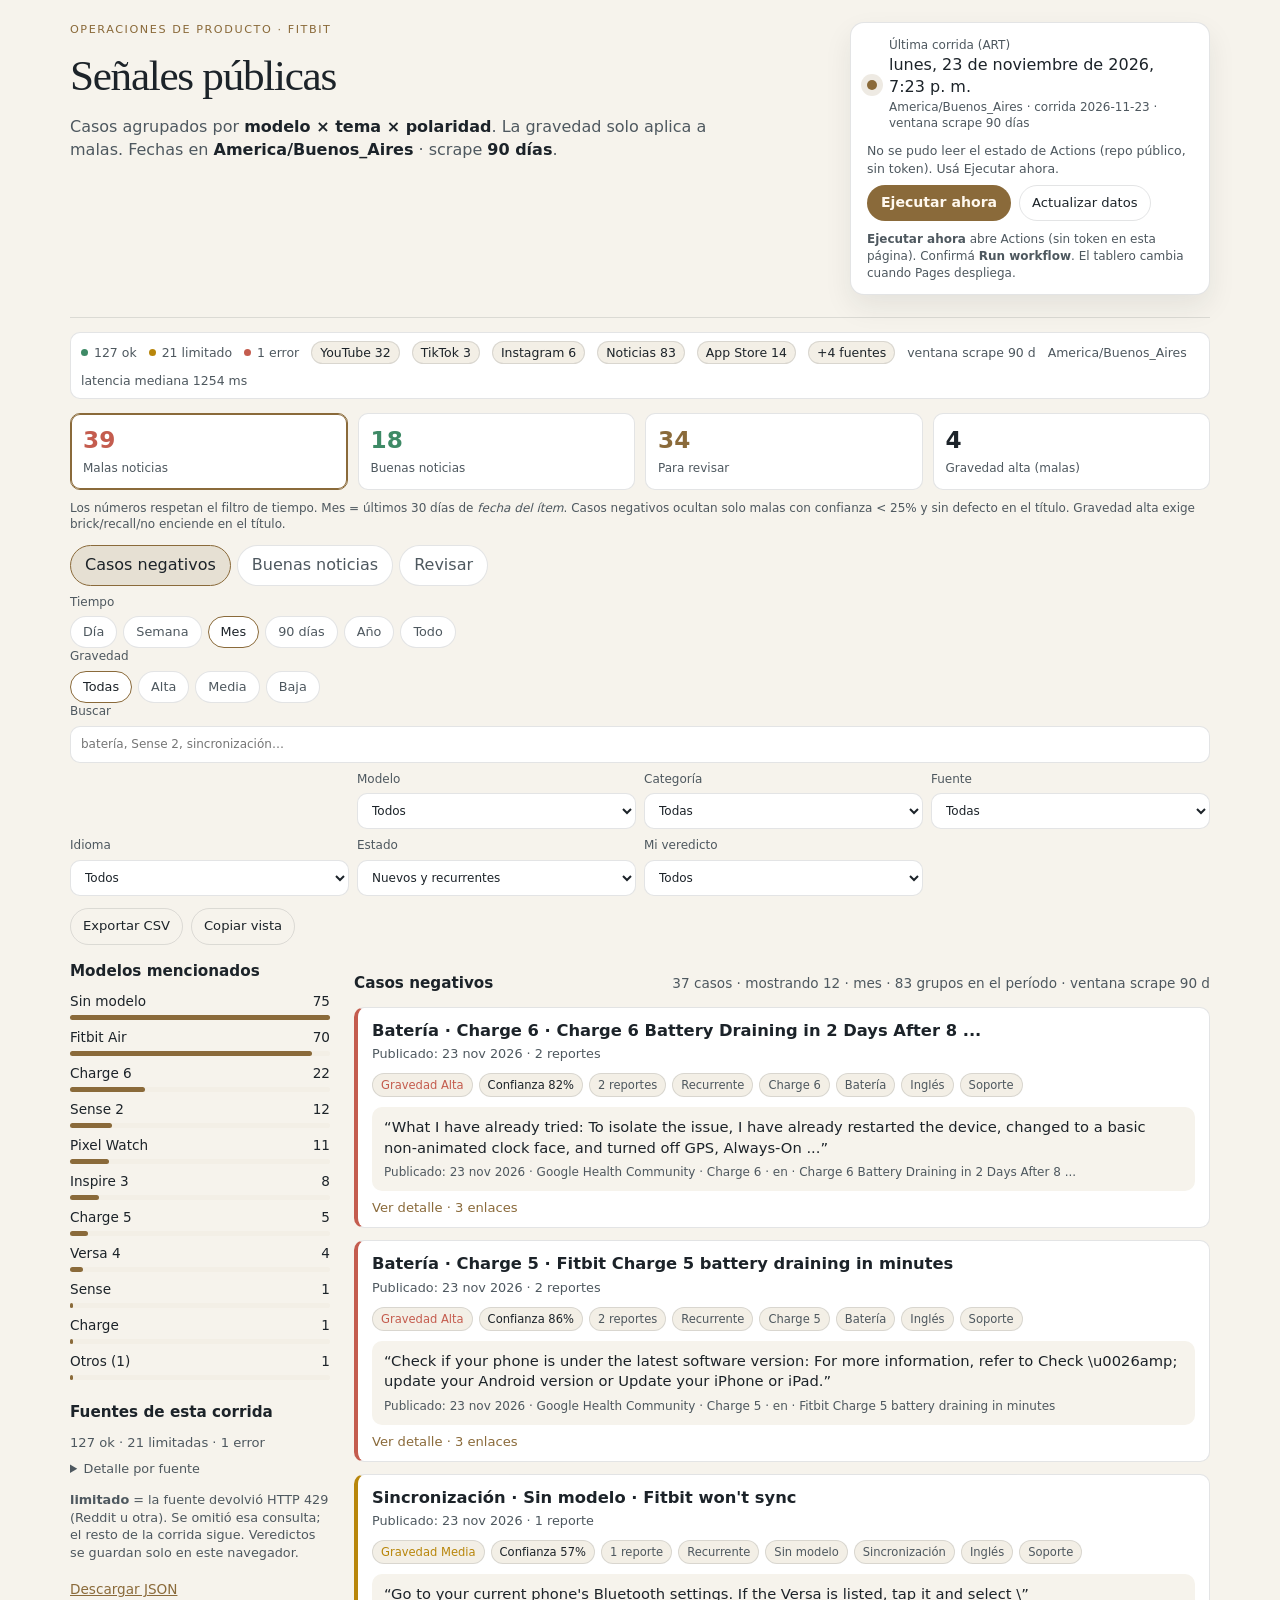
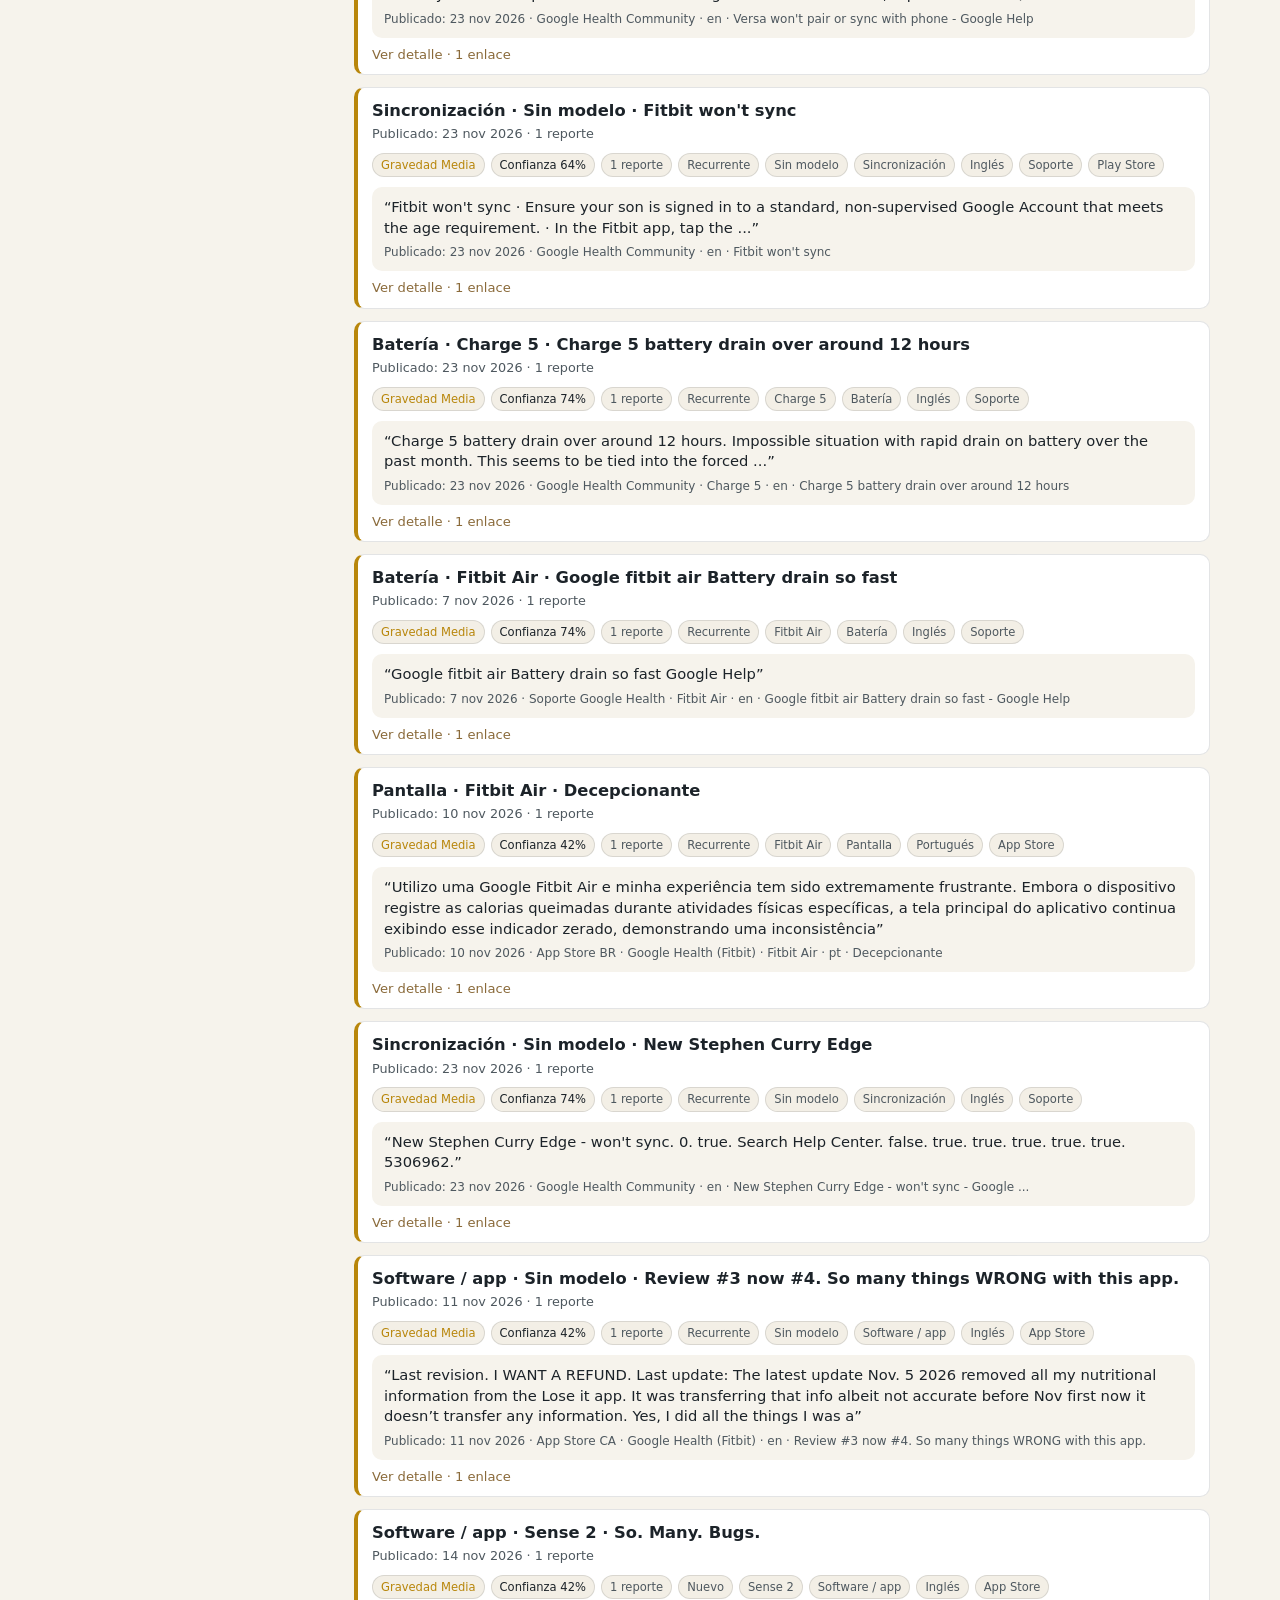
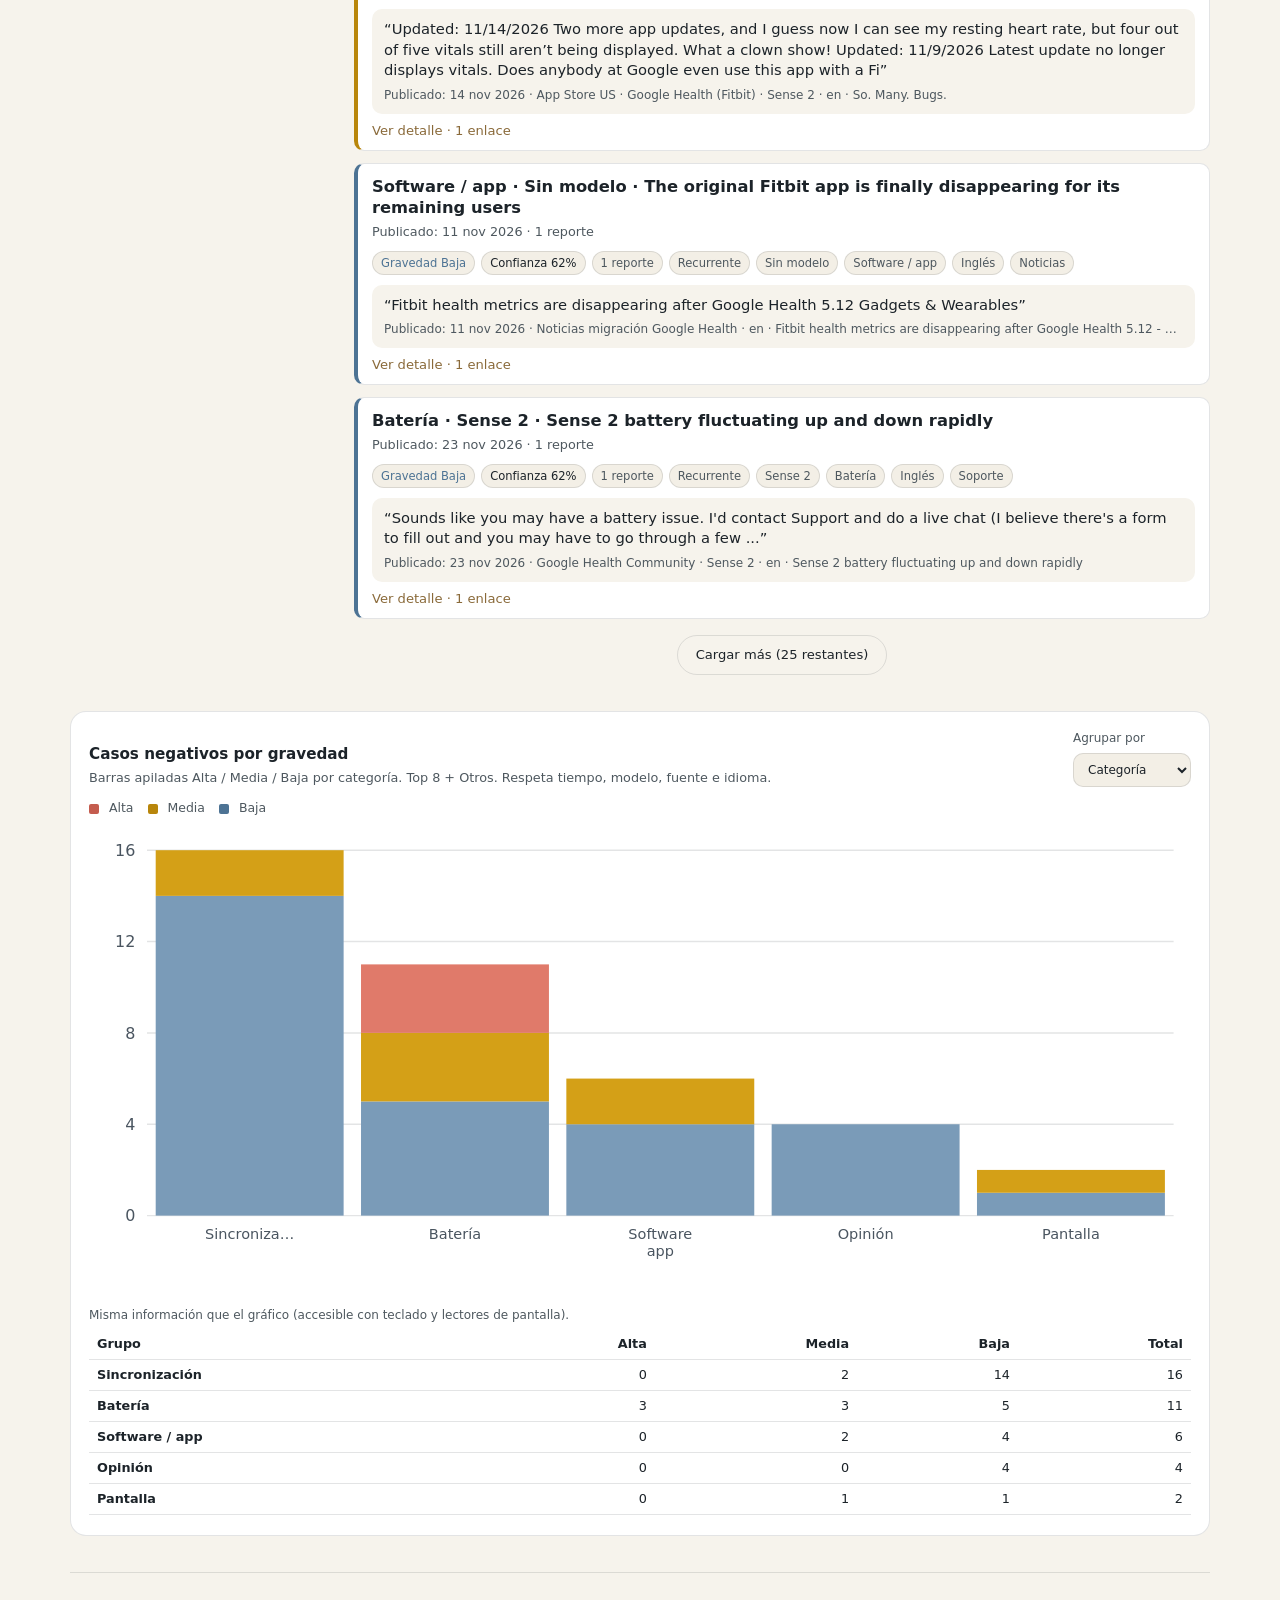
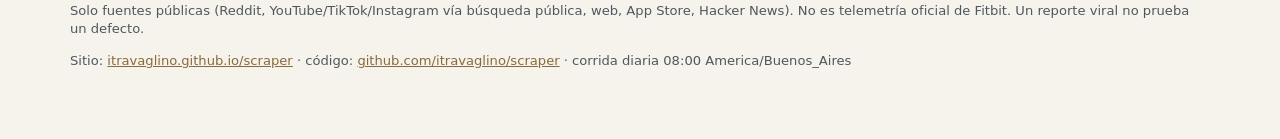
==== commit bd729903: "datos: scrape diario Fitbit 2026-11-23T22:46Z" ====
--- a/site/index.html
+++ b/site/index.html
@@ -27,7 +27,7 @@
           <span class="pulse" aria-hidden="true"></span>
           <div>
             <div class="meta-label">Última corrida (ART)</div>
-            <time id="run-stamp" datetime="2026-11-22T15:10:57-03:00">22 nov 2026, 15:10 America/Buenos_Aires</time>
+            <time id="run-stamp" datetime="2026-11-23T19:23:17-03:00">23 nov 2026, 19:23 America/Buenos_Aires</time>
             <div class="meta-sub" id="run-zone">America/Buenos_Aires · ventana 90 días</div>
           </div>
         </div>
@@ -159,16 +159,16 @@
           <p id="list-count">Cargando vista Mes…</p>
         </div>
         <div id="clusters" class="clusters" aria-busy="true" aria-live="polite">
-          <article class="card alta" data-id="deb5e42321008bbb"><h3>Batería · Charge 6 · Charge 6 Battery Draining in 2 Days After 8 ...</h3><p class="case-meta">2026-11-22 · 3 reportes · Batería · Charge 6</p><blockquote class="quote">What I have already tried: To isolate the issue, I have already restarted the device, changed to a basic non-animated clock face, and turned off GPS, Always-On ...</blockquote></article>
-<article class="card alta" data-id="73d21af4cde33796"><h3>Batería · Charge 5 · Fitbit Charge 5 battery draining in minutes</h3><p class="case-meta">2026-11-22 · 2 reportes · Batería · Charge 5</p><blockquote class="quote">Check if your phone is under the latest software version: For more information, refer to Check \u0026amp; update your Android version or Update your iPhone or iPad.</blockquote></article>
-<article class="card alta" data-id="a915a8c10d05c61a"><h3>Sincronización · Versa 4 · Versa 4 won&#x27;t show clockface stuck on sync with ...</h3><p class="case-meta">2026-11-22 · 2 reportes · Sincronización · Versa 4</p><blockquote class="quote">Versa 4 won&#x27;t show clockface stuck on sync with Fitbit mobile app · Don&#x27;t plug your device into the charging cable. · Press and hold the button for about 8 ...</blockquote></article>
-<article class="card alta" data-id="1a8d2993cbd5c6a3"><h3>Calidad / hardware · Charge 6 · Recent update bricked my Fitbit Charge 6</h3><p class="case-meta">2026-11-22 · 1 reportes · Calidad / hardware · Charge 6</p><blockquote class="quote">My fitbit sense battery only last like 6 hours after this update, now i cant ... My Inspire 2 has also stopped charging, screen is dead, won&#x27;t charge.</blockquote></article>
+          <article class="card alta" data-id="deb5e42321008bbb"><h3>Batería · Charge 6 · Charge 6 Battery Draining in 2 Days After 8 ...</h3><p class="case-meta">2026-11-23 · 3 reportes · Batería · Charge 6</p><blockquote class="quote">What I have already tried: To isolate the issue, I have already restarted the device, changed to a basic non-animated clock face, and turned off GPS, Always-On ...</blockquote></article>
+<article class="card alta" data-id="73d21af4cde33796"><h3>Batería · Charge 5 · Fitbit Charge 5 battery draining in minutes</h3><p class="case-meta">2026-11-23 · 2 reportes · Batería · Charge 5</p><blockquote class="quote">Check if your phone is under the latest software version: For more information, refer to Check \u0026amp; update your Android version or Update your iPhone or iPad.</blockquote></article>
 <article class="card alta" data-id="3e48e1bf084d7112"><h3>Sincronización · Inspire 2 · Incredibly frustrating</h3><p class="case-meta">2026-10-27 · 1 reportes · Sincronización · Inspire 2</p><blockquote class="quote">Since the switch from Fitbit I’ve had a range of issues. 
 
 I gave up on tracking food due to the lack of the clear dynamic calorie tracking with a deficit and switched to MyFitnessPal. Even though I told it I wanted to l</blockquote></article>
 <article class="card alta" data-id="e819a65d3fae448c"><h3>Software / app · Sin modelo · 4 Common Issues With Fitbit Devices</h3><p class="case-meta">2026-11-02 · 1 reportes · Software / app · Sin modelo</p><blockquote class="quote">4 Common Issues With Fitbit Devices BGR</blockquote></article>
 <article class="card alta" data-id="88edf96d4db2c0a5"><h3>Software / app · Sin modelo · I was having issues with Fitbit’s auto workout detection — until I ch…</h3><p class="case-meta">2026-11-03 · 1 reportes · Software / app · Sin modelo</p><blockquote class="quote">I was having issues with Fitbit’s auto workout detection — until I changed this one setting Tom&#x27;s Guide</blockquote></article>
-<article class="card media" data-id="4a9b413b4a656e07"><h3>Sincronización · Sin modelo · Fitbit won&#x27;t sync</h3><p class="case-meta">2026-11-22 · 3 reportes · Sincronización · Sin modelo</p><blockquote class="quote">Fitbit won&#x27;t sync Google Help</blockquote></article>
+<article class="card media" data-id="4a9b413b4a656e07"><h3>Sincronización · Sin modelo · Fitbit won&#x27;t sync</h3><p class="case-meta">2026-11-23 · 3 reportes · Sincronización · Sin modelo</p><blockquote class="quote">Fitbit won&#x27;t sync Google Help</blockquote></article>
+<article class="card media" data-id="d480df7e78818041"><h3>Sincronización · Sin modelo · Fitbit won&#x27;t sync</h3><p class="case-meta">2026-11-23 · 2 reportes · Sincronización · Sin modelo</p><blockquote class="quote">Fitbit won&#x27;t sync · Ensure your son is signed in to a standard, non-supervised Google Account that meets the age requirement. · In the Fitbit app, tap the ...</blockquote></article>
+<article class="card media" data-id="335f3f7800c7c202"><h3>Batería · Charge 5 · Charge 5 battery drain over around 12 hours</h3><p class="case-meta">2026-11-23 · 1 reportes · Batería · Charge 5</p><blockquote class="quote">Charge 5 battery drain over around 12 hours. Impossible situation with rapid drain on battery over the past month. This seems to be tied into the forced ...</blockquote></article>
         </div>
         <p class="list-more-wrap">
           <button type="button" class="btn-ghost" id="btn-more" hidden>Cargar más</button>
@@ -229,7 +229,7 @@
     </footer>
   </div>
   <button type="button" class="btn-top" id="btn-top" hidden>Volver arriba</button>
-  <script>window.FITBIT_SEED={"generated_at":"2026-11-22T15:10:57-03:00","generated_at_utc":"2026-11-22T18:10:57+00:00","timezone":"America/Buenos_Aires","run_id":"2026-11-22","scrape_window_days":90,"github_repo":"itravaglino/scraper","github_workflow":"daily.yml","run_workflow_url":"https://github.com/itravaglino/scraper/actions/workflows/daily.yml","summary":{"reports":208,"clusters":188,"clusters_mala":80,"clusters_buena":41,"new_clusters":31,"recurring_clusters":157,"by_model":{"Sin modelo":74,"Fitbit Air":72,"Charge 6":23,"Pixel Watch":9,"Sense 2":9,"Inspire 3":9,"Versa 4":6,"Charge 5":5,"Aria":1,"Sense":1,"Luxe":1,"Charge":1},"by_severity":{"baja":59,"media":19,"alta":11},"by_polarity":{"buena":45,"revisar":74,"mala":89},"by_language":{"en":170,"ja":2,"es":12,"pt":6,"fr":3,"de":10,"it":3,"nl":2},"by_category":{"sincronizacion":63,"software":31,"opinion":76,"bateria":21,"calidad":2,"pantalla":8,"carga":3,"correa":2,"gps":2},"by_source":{"Android Authority RSS":3,"9to5Google RSS":3,"gadgetsandwearables RSS":1,"Google Health Community":43,"Noticias web (EN-US)":5,"Noticias web (EN-GB)":9,"Noticias web (EN-CA)":10,"Noticias web (ES-ES)":1,"Noticias web (PT)":2,"Noticias web (FR)":2,"Noticias web (DE)":5,"Noticias web (IT)":1,"Noticias web (NL)":2,"Noticias migración Google Health":9,"Noticias outage Fitbit":3,"Soporte Google Health":22,"Android Central (News)":3,"Android Authority (News)":2,"TechRadar (News)":3,"gadgetsandwearables (News)":6,"Noticias positivas (EN)":2,"Bing News migración":1,"Noticias Charge 6":3,"Noticias Inspire 3":1,"Noticias Fitbit Air":2,"Noticias Fitbit Air (ES)":2,"Noticias Google Health (PT)":1,"X / Twitter (Google News)":9,"YouTube (búsqueda pública)":1,"YouTube ES":1,"YouTube PT":2,"YouTube DE":4,"YouTube elogios":22,"TikTok (búsqueda pública)":1,"TikTok ES":2,"Instagram ES":4,"App Store US · Google Health (Fitbit)":1,"App Store GB · Google Health (Fitbit)":1,"App Store CA · Google Health (Fitbit)":1,"App Store AU · Google Health (Fitbit)":1,"App Store ES · Google Health (Fitbit)":1,"App Store AR · Google Health (Fitbit)":1,"App Store MX · Google Health (Fitbit)":1,"App Store BR · Google Health (Fitbit)":1,"App Store FR · Google Health (Fitbit)":1,"App Store DE · Google Health (Fitbit)":1,"App Store IT · Google Health (Fitbit)":1,"App Store JP · Google Health (Fitbit)":1,"App Store IN · Google Health (Fitbit)":1,"App Store NL · Google Health (Fitbit)":1,"Play Store AU · Google Health (Fitbit)":1},"by_kind":{"news":82,"support":65,"x":9,"youtube":30,"tiktok":3,"instagram":4,"itunes":14,"playstore":1},"sources_ok":127,"sources_limited":21,"sources_error":1},"sources":[{"id":"rss_verge","label":"The Verge RSS","kind":"news","ok":true,"state":"ok","kept":0,"fetched":10,"latency_ms":51},{"id":"rss_androidauthority","label":"Android Authority RSS","kind":"news","ok":true,"state":"ok","kept":3,"fetched":80,"latency_ms":1284},{"id":"rss_androidpolice","label":"Android Police RSS","kind":"news","ok":true,"state":"ok","kept":0,"fetched":10,"latency_ms":1234},{"id":"rss_9to5google","label":"9to5Google RSS","kind":"news","ok":true,"state":"ok","kept":3,"fetched":100,"latency_ms":1110},{"id":"rss_techradar","label":"TechRadar RSS","kind":"news","ok":true,"state":"ok","kept":0,"fetched":50,"latency_ms":1330},{"id":"rss_gadgetsandwearables","label":"gadgetsandwearables RSS","kind":"news","ok":true,"state":"ok","kept":1,"fetched":10,"latency_ms":1201},{"id":"rss_wareable","label":"Wareable RSS","kind":"news","ok":false,"state":"skip","kept":0,"fetched":0,"error":"Fuente no disponible (HTTP 403)","latency_ms":1033},{"id":"rss_androidcentral","label":"Android Central RSS","kind":"news","ok":true,"state":"ok","kept":0,"fetched":50,"latency_ms":1508},{"id":"ghealth_community_html","label":"Google Health Community","kind":"support","ok":true,"state":"ok","kept":43,"fetched":48,"latency_ms":15514},{"id":"gnews_en","label":"Noticias web (EN-US)","kind":"news","ok":true,"state":"ok","kept":5,"fetched":56,"latency_ms":935},{"id":"gnews_uk","label":"Noticias web (EN-GB)","kind":"news","ok":true,"state":"ok","kept":9,"fetched":58,"latency_ms":1258},{"id":"gnews_ca","label":"Noticias web (EN-CA)","kind":"news","ok":true,"state":"ok","kept":10,"fetched":100,"latency_ms":1491},{"id":"gnews_au","label":"Noticias web (EN-AU)","kind":"news","ok":true,"state":"ok","kept":0,"fetched":57,"latency_ms":827},{"id":"gnews_in","label":"Noticias web (EN-IN)","kind":"news","ok":true,"state":"ok","kept":0,"fetched":58,"latency_ms":1127},{"id":"gnews_es","label":"Noticias web (ES-AR)","kind":"news","ok":true,"state":"ok","kept":0,"fetched":54,"latency_ms":1243},{"id":"gnews_mx","label":"Noticias web (ES-MX)","kind":"news","ok":true,"state":"ok","kept":0,"fetched":44,"latency_ms":1160},{"id":"gnews_es_es","label":"Noticias web (ES-ES)","kind":"news","ok":true,"state":"ok","kept":1,"fetched":48,"latency_ms":1193},{"id":"gnews_pt","label":"Noticias web (PT)","kind":"news","ok":true,"state":"ok","kept":2,"fetched":35,"latency_ms":1079},{"id":"gnews_fr","label":"Noticias web (FR)","kind":"news","ok":true,"state":"ok","kept":2,"fetched":34,"latency_ms":1270},{"id":"gnews_de","label":"Noticias web (DE)","kind":"news","ok":true,"state":"ok","kept":5,"fetched":40,"latency_ms":1218},{"id":"gnews_it","label":"Noticias web (IT)","kind":"news","ok":true,"state":"ok","kept":1,"fetched":43,"latency_ms":1285},{"id":"gnews_nl","label":"Noticias web (NL)","kind":"news","ok":true,"state":"ok","kept":2,"fetched":68,"latency_ms":1318},{"id":"gnews_ja","label":"Noticias web (JA)","kind":"news","ok":true,"state":"ok","kept":0,"fetched":100,"latency_ms":1393},{"id":"gnews_ko","label":"Noticias web (KO)","kind":"news","ok":true,"state":"ok","kept":0,"fetched":10,"latency_ms":571},{"id":"gnews_migration","label":"Noticias migración Google Health","kind":"news","ok":true,"state":"ok","kept":9,"fetched":51,"latency_ms":1495},{"id":"gnews_outage","label":"Noticias outage Fitbit","kind":"news","ok":true,"state":"ok","kept":3,"fetched":23,"latency_ms":1016},{"id":"gnews_forums","label":"Foros / soporte (web)","kind":"web","ok":true,"state":"ok","kept":0,"fetched":35,"latency_ms":1330},{"id":"gnews_community_fitbit","label":"community.fitbit.com","kind":"support","ok":true,"state":"ok","kept":0,"fetched":68,"latency_ms":1395},{"id":"gnews_support_googlehealth","label":"Soporte Google Health","kind":"support","ok":true,"state":"ok","kept":22,"fetched":27,"latency_ms":885},{"id":"gnews_support_google","label":"Soporte Google","kind":"support","ok":true,"state":"ok","kept":0,"fetched":68,"latency_ms":1452},{"id":"gnews_xda","label":"XDA Forums","kind":"web","ok":true,"state":"ok","kept":0,"fetched":68,"latency_ms":1165},{"id":"gnews_9to5","label":"9to5Google (News)","kind":"news","ok":true,"state":"ok","kept":0,"fetched":100,"latency_ms":1085},{"id":"gnews_androidcentral","label":"Android Central (News)","kind":"news","ok":true,"state":"ok","kept":3,"fetched":100,"latency_ms":1626},{"id":"gnews_verge","label":"The Verge (News)","kind":"news","ok":true,"state":"ok","kept":0,"fetched":24,"latency_ms":586},{"id":"gnews_androidauthority","label":"Android Authority (News)","kind":"news","ok":true,"state":"ok","kept":2,"fetched":53,"latency_ms":1421},{"id":"gnews_techradar","label":"TechRadar (News)","kind":"news","ok":true,"state":"ok","kept":3,"fetched":100,"latency_ms":1343},{"id":"gnews_gadgets","label":"gadgetsandwearables (News)","kind":"news","ok":true,"state":"ok","kept":6,"fetched":59,"latency_ms":941},{"id":"gnews_downdetector","label":"Downdetector / outage","kind":"web","ok":true,"state":"ok","kept":0,"fetched":0,"latency_ms":1024},{"id":"gnews_praise","label":"Noticias positivas (EN)","kind":"news","ok":true,"state":"ok","kept":2,"fetched":33,"latency_ms":1390},{"id":"bing_news_en","label":"Bing News (EN)","kind":"news","ok":true,"state":"ok","kept":0,"fetched":0,"latency_ms":1030},{"id":"bing_news_problem","label":"Bing News problemas","kind":"news","ok":true,"state":"ok","kept":0,"fetched":3,"latency_ms":1192},{"id":"bing_news_es","label":"Bing News (ES)","kind":"news","ok":true,"state":"ok","kept":0,"fetched":5,"latency_ms":1217},{"id":"bing_news_de","label":"Bing News (DE)","kind":"news","ok":true,"state":"ok","kept":0,"fetched":6,"latency_ms":1173},{"id":"bing_news_migration","label":"Bing News migración","kind":"news","ok":true,"state":"ok","kept":1,"fetched":12,"latency_ms":1340},{"id":"gnews_model_charge_6","label":"Noticias Charge 6","kind":"news","ok":true,"state":"ok","kept":3,"fetched":37,"latency_ms":1276},{"id":"gnews_model_charge_6_es","label":"Noticias Charge 6 (ES)","kind":"news","ok":true,"state":"ok","kept":0,"fetched":9,"latency_ms":1058},{"id":"gnews_model_charge_5","label":"Noticias Charge 5","kind":"news","ok":true,"state":"ok","kept":0,"fetched":9,"latency_ms":1178},{"id":"gnews_model_charge_5_es","label":"Noticias Charge 5 (ES)","kind":"news","ok":true,"state":"ok","kept":0,"fetched":2,"latency_ms":1133},{"id":"gnews_model_charge_4","label":"Noticias Charge 4","kind":"news","ok":true,"state":"ok","kept":0,"fetched":10,"latency_ms":1224},{"id":"gnews_model_charge_4_es","label":"Noticias Charge 4 (ES)","kind":"news","ok":true,"state":"ok","kept":0,"fetched":1,"latency_ms":1229},{"id":"gnews_model_sense_2","label":"Noticias Sense 2","kind":"news","ok":true,"state":"ok","kept":0,"fetched":9,"latency_ms":1407},{"id":"gnews_model_sense_2_es","label":"Noticias Sense 2 (ES)","kind":"news","ok":true,"state":"ok","kept":0,"fetched":8,"latency_ms":962},{"id":"gnews_model_inspire_3","label":"Noticias Inspire 3","kind":"news","ok":true,"state":"ok","kept":1,"fetched":15,"latency_ms":1270},{"id":"gnews_model_inspire_3_es","label":"Noticias Inspire 3 (ES)","kind":"news","ok":true,"state":"ok","kept":0,"fetched":1,"latency_ms":1121},{"id":"gnews_model_versa_4","label":"Noticias Versa 4","kind":"news","ok":true,"state":"ok","kept":0,"fetched":10,"latency_ms":1298},{"id":"gnews_model_versa_4_es","label":"Noticias Versa 4 (ES)","kind":"news","ok":true,"state":"ok","kept":0,"fetched":8,"latency_ms":1094},{"id":"gnews_model_versa_3","label":"Noticias Versa 3","kind":"news","ok":true,"state":"ok","kept":0,"fetched":9,"latency_ms":1247},{"id":"gnews_model_versa_3_es","label":"Noticias Versa 3 (ES)","kind":"news","ok":true,"state":"ok","kept":0,"fetched":7,"latency_ms":1177},{"id":"gnews_model_fitbit_air","label":"Noticias Fitbit Air","kind":"news","ok":true,"state":"ok","kept":2,"fetched":70,"latency_ms":1650},{"id":"gnews_model_fitbit_air_es","label":"Noticias Fitbit Air (ES)","kind":"news","ok":true,"state":"ok","kept":2,"fetched":27,"latency_ms":863},{"id":"gnews_model_ace_3","label":"Noticias Ace 3","kind":"news","ok":true,"state":"ok","kept":0,"fetched":6,"latency_ms":1072},{"id":"gnews_model_ace_3_es","label":"Noticias Ace 3 (ES)","kind":"news","ok":true,"state":"ok","kept":0,"fetched":0,"latency_ms":1173},{"id":"gnews_gh_pt","label":"Noticias Google Health (PT)","kind":"news","ok":true,"state":"ok","kept":1,"fetched":10,"latency_ms":1236},{"id":"gnews_gh_fr","label":"Noticias Google Health (FR)","kind":"news","ok":true,"state":"ok","kept":0,"fetched":10,"latency_ms":1214},{"id":"gnews_gh_de","label":"Noticias Google Health (DE)","kind":"news","ok":true,"state":"ok","kept":0,"fetched":18,"latency_ms":1240},{"id":"gnews_gh_it","label":"Noticias Google Health (IT)","kind":"news","ok":true,"state":"ok","kept":0,"fetched":13,"latency_ms":1201},{"id":"gnews_gh_ja","label":"Noticias Google Health (JA)","kind":"news","ok":true,"state":"ok","kept":0,"fetched":9,"latency_ms":1164},{"id":"gnews_x","label":"X / Twitter (Google News)","kind":"x","ok":true,"state":"ok","kept":9,"fetched":59,"latency_ms":1674},{"id":"gnews_twitter","label":"Twitter.com (Google News)","kind":"x","ok":true,"state":"ok","kept":0,"fetched":1,"latency_ms":672},{"id":"nitter_fitbit","label":"X (RSS bridge)","kind":"x","ok":false,"state":"error","kept":0,"fetched":0,"error":"HTTP 451 ","latency_ms":18381},{"id":"youtube_gnews","label":"YouTube (búsqueda pública)","kind":"youtube","ok":true,"state":"ok","kept":1,"fetched":66,"latency_ms":1765},{"id":"youtube_gnews_es","label":"YouTube ES","kind":"youtube","ok":true,"state":"ok","kept":1,"fetched":68,"latency_ms":1108},{"id":"youtube_gnews_pt","label":"YouTube PT","kind":"youtube","ok":true,"state":"ok","kept":2,"fetched":100,"latency_ms":1229},{"id":"youtube_gnews_fr","label":"YouTube FR","kind":"youtube","ok":true,"state":"ok","kept":0,"fetched":42,"latency_ms":887},{"id":"youtube_gnews_de","label":"YouTube DE","kind":"youtube","ok":true,"state":"ok","kept":4,"fetched":43,"latency_ms":1312},{"id":"youtube_gnews_ja","label":"YouTube JA","kind":"youtube","ok":true,"state":"ok","kept":0,"fetched":52,"latency_ms":1212},{"id":"youtube_praise","label":"YouTube elogios","kind":"youtube","ok":true,"state":"ok","kept":22,"fetched":97,"latency_ms":1428},{"id":"tiktok_gnews","label":"TikTok (búsqueda pública)","kind":"tiktok","ok":true,"state":"ok","kept":1,"fetched":78,"latency_ms":1241},{"id":"tiktok_gnews_es","label":"TikTok ES","kind":"tiktok","ok":true,"state":"ok","kept":2,"fetched":100,"latency_ms":1204},{"id":"tiktok_gnews_pt","label":"TikTok PT","kind":"tiktok","ok":true,"state":"ok","kept":0,"fetched":100,"latency_ms":1214},{"id":"instagram_gnews","label":"Instagram (búsqueda pública)","kind":"instagram","ok":true,"state":"ok","kept":0,"fetched":68,"latency_ms":1109},{"id":"instagram_gnews_es","label":"Instagram ES","kind":"instagram","ok":true,"state":"ok","kept":4,"fetched":81,"latency_ms":1594},{"id":"instagram_gnews_pt","label":"Instagram PT","kind":"instagram","ok":true,"state":"ok","kept":0,"fetched":100,"latency_ms":1089},{"id":"itunes_us_462638897","label":"App Store US · Google Health (Fitbit)","kind":"itunes","ok":true,"state":"ok","kept":1,"fetched":150,"latency_ms":3302},{"id":"itunes_gb_462638897","label":"App Store GB · Google Health (Fitbit)","kind":"itunes","ok":true,"state":"ok","kept":1,"fetched":150,"latency_ms":3498},{"id":"itunes_ca_462638897","label":"App Store CA · Google Health (Fitbit)","kind":"itunes","ok":true,"state":"ok","kept":1,"fetched":150,"latency_ms":3669},{"id":"itunes_au_462638897","label":"App Store AU · Google Health (Fitbit)","kind":"itunes","ok":true,"state":"ok","kept":1,"fetched":150,"latency_ms":3463},{"id":"itunes_es_462638897","label":"App Store ES · Google Health (Fitbit)","kind":"itunes","ok":true,"state":"ok","kept":1,"fetched":150,"latency_ms":3629},{"id":"itunes_ar_462638897","label":"App Store AR · Google Health (Fitbit)","kind":"itunes","ok":true,"state":"ok","kept":1,"fetched":150,"latency_ms":3631},{"id":"itunes_mx_462638897","label":"App Store MX · Google Health (Fitbit)","kind":"itunes","ok":true,"state":"ok","kept":1,"fetched":150,"latency_ms":3425},{"id":"itunes_br_462638897","label":"App Store BR · Google Health (Fitbit)","kind":"itunes","ok":true,"state":"ok","kept":1,"fetched":150,"latency_ms":4375},{"id":"itunes_fr_462638897","label":"App Store FR · Google Health (Fitbit)","kind":"itunes","ok":true,"state":"ok","kept":1,"fetched":150,"latency_ms":3041},{"id":"itunes_de_462638897","label":"App Store DE · Google Health (Fitbit)","kind":"itunes","ok":true,"state":"ok","kept":1,"fetched":150,"latency_ms":3616},{"id":"itunes_it_462638897","label":"App Store IT · Google Health (Fitbit)","kind":"itunes","ok":true,"state":"ok","kept":1,"fetched":150,"latency_ms":3554},{"id":"itunes_jp_462638897","label":"App Store JP · Google Health (Fitbit)","kind":"itunes","ok":true,"state":"ok","kept":1,"fetched":150,"latency_ms":3538},{"id":"itunes_in_462638897","label":"App Store IN · Google Health (Fitbit)","kind":"itunes","ok":true,"state":"ok","kept":1,"fetched":150,"latency_ms":3728},{"id":"itunes_nl_462638897","label":"App Store NL · Google Health (Fitbit)","kind":"itunes","ok":true,"state":"ok","kept":1,"fetched":150,"latency_ms":3498},{"id":"itunes_us_1621113388","label":"App Store US · Fitbit Ace","kind":"itunes","ok":true,"state":"ok","kept":0,"fetched":58,"latency_ms":3269},{"id":"itunes_gb_1621113388","label":"App Store GB · Fitbit Ace","kind":"itunes","ok":true,"state":"ok","kept":0,"fetched":0,"latency_ms":3986},{"id":"itunes_ca_1621113388","label":"App Store CA · Fitbit Ace","kind":"itunes","ok":true,"state":"ok","kept":0,"fetched":3,"latency_ms":700},{"id":"itunes_au_1621113388","label":"App Store AU · Fitbit Ace","kind":"itunes","ok":true,"state":"ok","kept":0,"fetched":3,"latency_ms":662},{"id":"itunes_es_1621113388","label":"App Store ES · Fitbit Ace","kind":"itunes","ok":true,"state":"ok","kept":0,"fetched":0,"latency_ms":1155},{"id":"itunes_ar_1621113388","label":"App Store AR · Fitbit Ace","kind":"itunes","ok":true,"state":"ok","kept":0,"fetched":0,"latency_ms":1841},{"id":"itunes_mx_1621113388","label":"App Store MX · Fitbit Ace","kind":"itunes","ok":true,"state":"ok","kept":0,"fetched":0,"latency_ms":4547},{"id":"itunes_br_1621113388","label":"App Store BR · Fitbit Ace","kind":"itunes","ok":true,"state":"ok","kept":0,"fetched":0,"latency_ms":1888},{"id":"itunes_fr_1621113388","label":"App Store FR · Fitbit Ace","kind":"itunes","ok":true,"state":"ok","kept":0,"fetched":0,"latency_ms":145},{"id":"itunes_de_1621113388","label":"App Store DE · Fitbit Ace","kind":"itunes","ok":true,"state":"ok","kept":0,"fetched":0,"latency_ms":1215},{"id":"itunes_it_1621113388","label":"App Store IT · Fitbit Ace","kind":"itunes","ok":true,"state":"ok","kept":0,"fetched":0,"latency_ms":1236},{"id":"itunes_jp_1621113388","label":"App Store JP · Fitbit Ace","kind":"itunes","ok":true,"state":"ok","kept":0,"fetched":0,"latency_ms":1193},{"id":"itunes_in_1621113388","label":"App Store IN · Fitbit Ace","kind":"itunes","ok":true,"state":"ok","kept":0,"fetched":0,"latency_ms":1123},{"id":"itunes_nl_1621113388","label":"App Store NL · Fitbit Ace","kind":"itunes","ok":true,"state":"ok","kept":0,"fetched":0,"latency_ms":1187},{"id":"play_us_com_fitbit_FitbitMobile","label":"Play Store US · Google Health (Fitbit)","kind":"playstore","ok":true,"state":"ok","kept":0,"fetched":3,"latency_ms":1213},{"id":"play_gb_com_fitbit_FitbitMobile","label":"Play Store GB · Google Health (Fitbit)","kind":"playstore","ok":true,"state":"ok","kept":0,"fetched":3,"latency_ms":1276},{"id":"play_ca_com_fitbit_FitbitMobile","label":"Play Store CA · Google Health (Fitbit)","kind":"playstore","ok":true,"state":"ok","kept":0,"fetched":3,"latency_ms":1132},{"id":"play_au_com_fitbit_FitbitMobile","label":"Play Store AU · Google Health (Fitbit)","kind":"playstore","ok":true,"state":"ok","kept":1,"fetched":3,"latency_ms":1282},{"id":"play_es_com_fitbit_FitbitMobile","label":"Play Store ES · Google Health (Fitbit)","kind":"playstore","ok":true,"state":"ok","kept":0,"fetched":3,"latency_ms":1350},{"id":"play_ar_com_fitbit_FitbitMobile","label":"Play Store AR · Google Health (Fitbit)","kind":"playstore","ok":true,"state":"ok","kept":0,"fetched":3,"latency_ms":1068},{"id":"play_mx_com_fitbit_FitbitMobile","label":"Play Store MX · Google Health (Fitbit)","kind":"playstore","ok":true,"state":"ok","kept":0,"fetched":3,"latency_ms":1180},{"id":"play_br_com_fitbit_FitbitMobile","label":"Play Store BR · Google Health (Fitbit)","kind":"playstore","ok":true,"state":"ok","kept":0,"fetched":3,"latency_ms":1721},{"id":"play_fr_com_fitbit_FitbitMobile","label":"Play Store FR · Google Health (Fitbit)","kind":"playstore","ok":true,"state":"ok","kept":0,"fetched":3,"latency_ms":652},{"id":"play_de_com_fitbit_FitbitMobile","label":"Play Store DE · Google Health (Fitbit)","kind":"playstore","ok":true,"state":"ok","kept":0,"fetched":3,"latency_ms":1174},{"id":"play_it_com_fitbit_FitbitMobile","label":"Play Store IT · Google Health (Fitbit)","kind":"playstore","ok":true,"state":"ok","kept":0,"fetched":3,"latency_ms":1344},{"id":"play_jp_com_fitbit_FitbitMobile","label":"Play Store JP · Google Health (Fitbit)","kind":"playstore","ok":true,"state":"ok","kept":0,"fetched":3,"latency_ms":1111},{"id":"play_in_com_fitbit_FitbitMobile","label":"Play Store IN · Google Health (Fitbit)","kind":"playstore","ok":true,"state":"ok","kept":0,"fetched":3,"latency_ms":1192},{"id":"play_nl_com_fitbit_FitbitMobile","label":"Play Store NL · Google Health (Fitbit)","kind":"playstore","ok":true,"state":"ok","kept":0,"fetched":3,"latency_ms":1223},{"id":"hn_fitbit","label":"Hacker News","kind":"hackernews","ok":true,"state":"ok","kept":0,"fetched":8,"latency_ms":1217},{"id":"hn_fitbit_comments","label":"Hacker News comentarios","kind":"hackernews","ok":true,"state":"ok","kept":0,"fetched":50,"latency_ms":1352},{"id":"hn_google_health","label":"Hacker News Google Health","kind":"hackernews","ok":true,"state":"ok","kept":0,"fetched":0,"latency_ms":1006},{"id":"hn_fitbit_bug","label":"Hacker News bugs","kind":"hackernews","ok":true,"state":"ok","kept":0,"fetched":0,"latency_ms":1254},{"id":"reddit_fitbit_new","label":"Reddit r/fitbit new","kind":"reddit","ok":false,"state":"skip","kept":0,"fetched":0,"error":"Fuente no encontrada (HTTP 404)","latency_ms":7809},{"id":"reddit_fitbit_top_week","label":"Reddit r/fitbit top semana","kind":"reddit","ok":false,"state":"skip","kept":0,"fetched":0,"error":"Fuente no encontrada (HTTP 404)","latency_ms":28013},{"id":"reddit_fitbit_top_month","label":"Reddit r/fitbit top mes","kind":"reddit","ok":false,"state":"skip","kept":0,"fetched":0,"error":"Fuente no encontrada (HTTP 404)","latency_ms":68081},{"id":"reddit_googlehealthfitbit","label":"Reddit r/GoogleHealthFitbit","kind":"reddit","ok":false,"state":"skip","kept":0,"fetched":0,"error":"Fuente no encontrada (HTTP 404)","latency_ms":68066},{"id":"reddit_googlehealthapp","label":"Reddit r/GoogleHealthApp","kind":"reddit","ok":false,"state":"skip","kept":0,"fetched":0,"error":"Fuente no encontrada (HTTP 404)","latency_ms":28036},{"id":"reddit_fitbitair","label":"Reddit r/FitbitAir","kind":"reddit","ok":false,"state":"skip","kept":0,"fetched":0,"error":"Fuente no encontrada (HTTP 404)","latency_ms":68104},{"id":"reddit_googlepixelwatch","label":"Reddit r/GooglePixelWatch","kind":"reddit","ok":false,"state":"skip","kept":0,"fetched":0,"error":"Fuente no encontrada (HTTP 404)","latency_ms":68124},{"id":"reddit_pixelwatch","label":"Reddit r/PixelWatch","kind":"reddit","ok":false,"state":"skip","kept":0,"fetched":0,"error":"Fuente no encontrada (HTTP 404)","latency_ms":68033},{"id":"reddit_q_sync","label":"Reddit r/fitbit sync","kind":"reddit","ok":false,"state":"skip","kept":0,"fetched":0,"error":"Fuente no encontrada (HTTP 404)","latency_ms":68077},{"id":"reddit_q_battery","label":"Reddit r/fitbit battery","kind":"reddit","ok":false,"state":"skip","kept":0,"fetched":0,"error":"Fuente no encontrada (HTTP 404)","latency_ms":28044},{"id":"reddit_q_crash","label":"Reddit r/fitbit crash","kind":"reddit","ok":false,"state":"skip","kept":0,"fetched":0,"error":"Fuente no encontrada (HTTP 404)","latency_ms":68158},{"id":"reddit_q_update","label":"Reddit r/fitbit update","kind":"reddit","ok":false,"state":"skip","kept":0,"fetched":0,"error":"Fuente no encontrada (HTTP 404)","latency_ms":68080},{"id":"reddit_q_migration","label":"Reddit r/fitbit Google Health","kind":"reddit","ok":false,"state":"skip","kept":0,"fetched":0,"error":"Fuente no encontrada (HTTP 404)","latency_ms":68092},{"id":"reddit_q_charge","label":"Reddit r/fitbit Charge","kind":"reddit","ok":false,"state":"skip","kept":0,"fetched":0,"error":"Fuente no encontrada (HTTP 404)","latency_ms":68090},{"id":"reddit_q_sense","label":"Reddit r/fitbit Sense","kind":"reddit","ok":false,"state":"skip","kept":0,"fetched":0,"error":"Fuente no encontrada (HTTP 404)","latency_ms":28033},{"id":"reddit_q_inspire","label":"Reddit r/fitbit Inspire","kind":"reddit","ok":false,"state":"skip","kept":0,"fetched":0,"error":"Fuente no encontrada (HTTP 404)","latency_ms":68175},{"id":"reddit_q_versa","label":"Reddit r/fitbit Versa","kind":"reddit","ok":false,"state":"skip","kept":0,"fetched":0,"error":"Fuente no encontrada (HTTP 404)","latency_ms":68092},{"id":"reddit_q_air","label":"Reddit r/fitbit Air","kind":"reddit","ok":false,"state":"skip","kept":0,"fetched":0,"error":"Fuente no encontrada (HTTP 404)","latency_ms":68091},{"id":"reddit_global_search","label":"Reddit (búsqueda Fitbit)","kind":"reddit","ok":false,"state":"skip","kept":0,"fetched":0,"error":"Fuente no encontrada (HTTP 404)","latency_ms":68074},{"id":"reddit_global_x","label":"Reddit (Fitbit X/Twitter)","kind":"reddit","ok":false,"state":"skip","kept":0,"fetched":0,"error":"Fuente no encontrada (HTTP 404)","latency_ms":28042}],"clusters":[{"id":"deb5e42321008bbb","title":"Batería · Charge 6 · Charge 6 Battery Draining in 2 Days After 8 ...","category":"bateria","category_label":"Batería","polarity":"mala","polarity_label":"Mala noticia","severity":"alta","confidence":0.82,"issue_stem":"battery charge drain help","models":["Charge 6"],"languages":["en"],"language_labels":["Inglés"],"source_kinds":["support"],"count":3,"recurring":true,"first_seen":"2026-11-19","last_report_at":"2026-11-22T18:11:11.586627+00:00","seen_runs":4,"engagement":{"score":null,"comments":null,"views":null,"label":null},"engagement_label":null,"sources":["Google Health Community","Soporte Google Health"],"quotes":[{"text":"What I have already tried: To isolate the issue, I have already restarted the device, changed to a basic non-animated clock face, and turned off GPS, Always-On ...","url":"https://support.google.com/googlehealth/thread/437257953","source":"Google Health Community","source_kind":"support","title":"Charge 6 Battery Draining in 2 Days After 8 ...","created_at":"2026-11-22T18:11:11.586627+00:00","language":"en","model":"Charge 6","engagement":{"score":null,"comments":null,"views":null,"label":null},"engagement_label":null,"confidence":0.86},{"text":"Fitbit Charge 6 — Draining Battery Fast Google Help","url":"https://news.google.com/rss/articles/[base64]?oc=5","source":"Soporte Google Health","source_kind":"support","title":"Fitbit Charge 6 — Draining Battery Fast - Google Help","created_at":"2026-09-01T07:00:00+00:00","language":"en","model":"Charge 6","engagement":{"score":null,"comments":null,"views":null,"label":null},"engagement_label":null,"confidence":0.86},{"text":"This is a well known issue with a recent app 'upgrade' I'm sorry to inform you. Started around May and has not been resolved leaving 1000s of Charge 5 and 6 ...","url":"https://support.google.com/googlehealth/thread/452031040","source":"Google Health Community","source_kind":"support","title":"Fitbit Charge 6 battery drain - Google Help","created_at":"2026-11-22T18:11:08.731280+00:00","language":"en","model":"Charge 6","engagement":{"score":null,"comments":null,"views":null,"label":null},"engagement_label":null,"confidence":0.74}],"reports":[{"id":"914fdb31f3ef48d6","title":"Charge 6 Battery Draining in 2 Days After 8 ...","url":"https://support.google.com/googlehealth/thread/437257953","created_at":"2026-11-22T18:11:11.586627+00:00","published_at":"2026-11-22T18:11:11.586627+00:00","source":"Google Health Community","source_kind":"support","models":["Charge 6"],"severity":"alta","language":"en","language_label":"Inglés"},{"id":"c58c29eba8ec838c","title":"Fitbit Charge 6 — Draining Battery Fast - Google Help","url":"https://news.google.com/rss/articles/[base64]?oc=5","created_at":"2026-09-01T07:00:00+00:00","published_at":"2026-09-01T07:00:00+00:00","source":"Soporte Google Health","source_kind":"support","models":["Charge 6"],"severity":"alta","language":"en","language_label":"Inglés"},{"id":"660eecf255c1c169","title":"Fitbit Charge 6 battery drain - Google Help","url":"https://support.google.com/googlehealth/thread/452031040","created_at":"2026-11-22T18:11:08.731280+00:00","published_at":"2026-11-22T18:11:08.731280+00:00","source":"Google Health Community","source_kind":"support","models":["Charge 6"],"severity":"media","language":"en","language_label":"Inglés"}]},{"id":"73d21af4cde33796","title":"Batería · Charge 5 · Fitbit Charge 5 battery draining in minutes","category":"bateria","category_label":"Batería","polarity":"mala","polarity_label":"Mala noticia","severity":"alta","confidence":0.86,"issue_stem":"battery charge draining tracker within","models":["Charge 5"],"languages":["en"],"language_labels":["Inglés"],"source_kinds":["support"],"count":2,"recurring":true,"first_seen":"2026-11-03","last_report_at":"2026-11-22T18:11:10.514910+00:00","seen_runs":20,"engagement":{"score":null,"comments":null,"views":null,"label":null},"engagement_label":null,"sources":["Google Health Community"],"quotes":[{"text":"Check if your phone is under the latest software version: For more information, refer to Check \\u0026amp; update your Android version or Update your iPhone or iPad.","url":"https://support.google.com/googlehealth/thread/437293272","source":"Google Health Community","source_kind":"support","title":"Fitbit Charge 5 battery draining in minutes","created_at":"2026-11-22T18:11:10.514910+00:00","language":"en","model":"Charge 5","engagement":{"score":null,"comments":null,"views":null,"label":null},"engagement_label":null,"confidence":0.86},{"text":"thanks for sharing that you've already tried a restart. As very first step we need to make sure that there are no setting that might be affecting the battery ...","url":"https://support.google.com/googlehealth/thread/435214373","source":"Google Health Community","source_kind":"support","title":"My Charge 5 tracker battery is draining within ...","created_at":"2026-11-22T18:11:10.510184+00:00","language":"en","model":"Charge 5","engagement":{"score":null,"comments":null,"views":null,"label":null},"engagement_label":null,"confidence":0.86}],"reports":[{"id":"806577133dd2c96a","title":"Fitbit Charge 5 battery draining in minutes","url":"https://support.google.com/googlehealth/thread/437293272","created_at":"2026-11-22T18:11:10.514910+00:00","published_at":"2026-11-22T18:11:10.514910+00:00","source":"Google Health Community","source_kind":"support","models":["Charge 5"],"severity":"alta","language":"en","language_label":"Inglés"},{"id":"e41287df295f9707","title":"My Charge 5 tracker battery is draining within ...","url":"https://support.google.com/googlehealth/thread/435214373","created_at":"2026-11-22T18:11:10.510184+00:00","published_at":"2026-11-22T18:11:10.510184+00:00","source":"Google Health Community","source_kind":"support","models":["Charge 5"],"severity":"alta","language":"en","language_label":"Inglés"}]},{"id":"a915a8c10d05c61a","title":"Sincronización · Versa 4 · Versa 4 won't show clockface stuck on sync with ...","category":"sincronizacion","category_label":"Sincronización","polarity":"mala","polarity_label":"Mala noticia","severity":"alta","confidence":0.74,"issue_stem":"clockface show stuck sync versa","models":["Versa 4"],"languages":["en"],"language_labels":["Inglés"],"source_kinds":["support"],"count":2,"recurring":false,"first_seen":"2026-11-22","last_report_at":"2026-11-22T18:11:13.678925+00:00","seen_runs":1,"engagement":{"score":null,"comments":null,"views":null,"label":null},"engagement_label":null,"sources":["Google Health Community","Soporte Google Health"],"quotes":[{"text":"Versa 4 won't show clockface stuck on sync with Fitbit mobile app · Don't plug your device into the charging cable. · Press and hold the button for about 8 ...","url":"https://support.google.com/googlehealth/thread/459887899","source":"Google Health Community","source_kind":"support","title":"Versa 4 won't show clockface stuck on sync with ...","created_at":"2026-11-22T18:11:13.678925+00:00","language":"en","model":"Versa 4","engagement":{"score":null,"comments":null,"views":null,"label":null},"engagement_label":null,"confidence":0.86},{"text":"Stuck at Sync from the Fitbit mobile app in versa 4 for several weeks Google Help","url":"https://news.google.com/rss/articles/[base64]?oc=5","source":"Soporte Google Health","source_kind":"support","title":"Stuck at Sync from the Fitbit mobile app in versa 4 for several weeks - Google Help","created_at":"2026-09-19T07:00:00+00:00","language":"en","model":"Versa 4","engagement":{"score":null,"comments":null,"views":null,"label":null},"engagement_label":null,"confidence":0.62}],"reports":[{"id":"63284f623ef29abf","title":"Versa 4 won't show clockface stuck on sync with ...","url":"https://support.google.com/googlehealth/thread/459887899","created_at":"2026-11-22T18:11:13.678925+00:00","published_at":"2026-11-22T18:11:13.678925+00:00","source":"Google Health Community","source_kind":"support","models":["Versa 4"],"severity":"alta","language":"en","language_label":"Inglés"},{"id":"b6e60af4970d8eea","title":"Stuck at Sync from the Fitbit mobile app in versa 4 for several weeks - Google Help","url":"https://news.google.com/rss/articles/[base64]?oc=5","created_at":"2026-09-19T07:00:00+00:00","published_at":"2026-09-19T07:00:00+00:00","source":"Soporte Google Health","source_kind":"support","models":["Versa 4"],"severity":"baja","language":"en","language_label":"Inglés"}]},{"id":"1a8d2993cbd5c6a3","title":"Calidad / hardware · Charge 6 · Recent update bricked my Fitbit Charge 6","category":"calidad","category_label":"Calidad / hardware","polarity":"mala","polarity_label":"Mala noticia","severity":"alta","confidence":0.89,"issue_stem":"bricked charge recent","models":["Charge 6"],"languages":["en"],"language_labels":["Inglés"],"source_kinds":["support"],"count":1,"recurring":false,"first_seen":"2026-11-22","last_report_at":"2026-11-22T18:11:12.530014+00:00","seen_runs":1,"engagement":{"score":null,"comments":null,"views":null,"label":null},"engagement_label":null,"sources":["Google Health Community"],"quotes":[{"text":"My fitbit sense battery only last like 6 hours after this update, now i cant ... My Inspire 2 has also stopped charging, screen is dead, won't charge.","url":"https://support.google.com/googlehealth/thread/435542366","source":"Google Health Community","source_kind":"support","title":"Recent update bricked my Fitbit Charge 6","created_at":"2026-11-22T18:11:12.530014+00:00","language":"en","model":"Charge 6","engagement":{"score":null,"comments":null,"views":null,"label":null},"engagement_label":null,"confidence":0.89}],"reports":[{"id":"b775c068f3be87a3","title":"Recent update bricked my Fitbit Charge 6","url":"https://support.google.com/googlehealth/thread/435542366","created_at":"2026-11-22T18:11:12.530014+00:00","published_at":"2026-11-22T18:11:12.530014+00:00","source":"Google Health Community","source_kind":"support","models":["Charge 6"],"severity":"alta","language":"en","language_label":"Inglés"}]},{"id":"d22bafb7a31bf746","title":"Opinión · Sense 2 · Google's Update Killed My Fitbit Sense 2 — Extremely Disappointed","category":"opinion","category_label":"Opinión","polarity":"mala","polarity_label":"Mala noticia","severity":"alta","confidence":0.86,"issue_stem":"disappointed extremely help killed sense","models":["Sense 2"],"languages":["en"],"language_labels":["Inglés"],"source_kinds":["support"],"count":1,"recurring":true,"first_seen":"2026-10-27","last_report_at":"2026-09-19T07:00:00+00:00","seen_runs":27,"engagement":{"score":null,"comments":null,"views":null,"label":null},"engagement_label":null,"sources":["Soporte Google Health"],"quotes":[{"text":"Google's Update Killed My Fitbit Sense 2 — Extremely Disappointed Google Help","url":"https://news.google.com/rss/articles/[base64]?oc=5","source":"Soporte Google Health","source_kind":"support","title":"Google's Update Killed My Fitbit Sense 2 — Extremely Disappointed - Google Help","created_at":"2026-09-19T07:00:00+00:00","language":"en","model":"Sense 2","engagement":{"score":null,"comments":null,"views":null,"label":null},"engagement_label":null,"confidence":0.86}],"reports":[{"id":"094c5f97a7fafb04","title":"Google's Update Killed My Fitbit Sense 2 — Extremely Disappointed - Google Help","url":"https://news.google.com/rss/articles/[base64]?oc=5","created_at":"2026-09-19T07:00:00+00:00","published_at":"2026-09-19T07:00:00+00:00","source":"Soporte Google Health","source_kind":"support","models":["Sense 2"],"severity":"alta","language":"en","language_label":"Inglés"}]},{"id":"23983a2dfaf0b6b1","title":"Sincronización · Sense 2 · I bought a new Fitbit sense 2. It won’t sync and Google can’t fix the…","category":"sincronizacion","category_label":"Sincronización","polarity":"mala","polarity_label":"Mala noticia","severity":"alta","confidence":0.86,"issue_stem":"bought delete help issue sense","models":["Sense 2"],"languages":["en"],"language_labels":["Inglés"],"source_kinds":["support"],"count":1,"recurring":true,"first_seen":"2026-11-12","last_report_at":"2026-09-09T07:00:00+00:00","seen_runs":11,"engagement":{"score":null,"comments":null,"views":null,"label":null},"engagement_label":null,"sources":["Soporte Google Health"],"quotes":[{"text":"I bought a new Fitbit sense 2. It won’t sync and Google can’t fix the issue. How can I delete my dat Google Help","url":"https://news.google.com/rss/articles/[base64]?oc=5","source":"Soporte Google Health","source_kind":"support","title":"I bought a new Fitbit sense 2. It won’t sync and Google can’t fix the issue. How can I delete my dat - Google Help","created_at":"2026-09-09T07:00:00+00:00","language":"en","model":"Sense 2","engagement":{"score":null,"comments":null,"views":null,"label":null},"engagement_label":null,"confidence":0.86}],"reports":[{"id":"eca9dbf73c68c6b5","title":"I bought a new Fitbit sense 2. It won’t sync and Google can’t fix the issue. How can I delete my dat - Google Help","url":"https://news.google.com/rss/articles/[base64]?oc=5","created_at":"2026-09-09T07:00:00+00:00","published_at":"2026-09-09T07:00:00+00:00","source":"Soporte Google Health","source_kind":"support","models":["Sense 2"],"severity":"alta","language":"en","language_label":"Inglés"}]},{"id":"3e48e1bf084d7112","title":"Sincronización · Inspire 2 · Incredibly frustrating","category":"sincronizacion","category_label":"Sincronización","polarity":"mala","polarity_label":"Mala noticia","severity":"alta","confidence":0.82,"issue_stem":"frustrating incredibly","models":["Inspire 2"],"languages":["en"],"language_labels":["Inglés"],"source_kinds":["itunes"],"count":1,"recurring":true,"first_seen":"2026-11-19","last_report_at":"2026-10-27T21:41:56+00:00","seen_runs":4,"engagement":{"score":null,"comments":null,"views":null,"label":null},"engagement_label":null,"sources":["App Store GB · Google Health (Fitbit)"],"quotes":[{"text":"Since the switch from Fitbit I’ve had a range of issues. \n\nI gave up on tracking food due to the lack of the clear dynamic calorie tracking with a deficit and switched to MyFitnessPal. Even though I told it I wanted to lose weight the calorie allocation each day is effectively th","url":"https://itunes.apple.com/gb/review?id=462638897&type=Purple%20Software","source":"App Store GB · Google Health (Fitbit)","source_kind":"itunes","title":"Incredibly frustrating","created_at":"2026-10-27T21:41:56+00:00","language":"en","model":"Inspire 2","engagement":{"score":null,"comments":null,"views":null,"label":null},"engagement_label":null,"confidence":0.82}],"reports":[{"id":"49eb1176e69863bc","title":"Incredibly frustrating","url":"https://itunes.apple.com/gb/review?id=462638897&type=Purple%20Software","created_at":"2026-10-27T21:41:56+00:00","published_at":"2026-10-27T21:41:56+00:00","source":"App Store GB · Google Health (Fitbit)","source_kind":"itunes","models":["Inspire 2"],"severity":"alta","language":"en","language_label":"Inglés","star_rating":1}]},{"id":"e819a65d3fae448c","title":"Software / app · Sin modelo · 4 Common Issues With Fitbit Devices","category":"software","category_label":"Software / app","polarity":"mala","polarity_label":"Mala noticia","severity":"alta","confidence":0.86,"issue_stem":"common devices issues","models":["Sin modelo"],"languages":["en"],"language_labels":["Inglés"],"source_kinds":["news"],"count":1,"recurring":true,"first_seen":"2026-11-19","last_report_at":"2026-11-02T08:00:00+00:00","seen_runs":4,"engagement":{"score":null,"comments":null,"views":null,"label":null},"engagement_label":null,"sources":["Noticias web (EN-GB)"],"quotes":[{"text":"4 Common Issues With Fitbit Devices BGR","url":"https://news.google.com/rss/articles/CBMib0FVX3lxTFAzR0lUZWhwcnh2UW9VMVpoSmh5ZFNsMHc5YW5zaFlPeGJyQzlnbFVVOHhkVE1CVDRNb2M1Sk9qVmFqcW9MRGw5dEZKWTJGcGVoQXVLaXRCMVR6ZWg5a3FxOW04dWRxMEZlSk1seDFsOA?oc=5","source":"Noticias web (EN-GB)","source_kind":"news","title":"4 Common Issues With Fitbit Devices - BGR","created_at":"2026-11-02T08:00:00+00:00","language":"en","model":null,"engagement":{"score":null,"comments":null,"views":null,"label":null},"engagement_label":null,"confidence":0.86}],"reports":[{"id":"6b577965b2f63304","title":"4 Common Issues With Fitbit Devices - BGR","url":"https://news.google.com/rss/articles/CBMib0FVX3lxTFAzR0lUZWhwcnh2UW9VMVpoSmh5ZFNsMHc5YW5zaFlPeGJyQzlnbFVVOHhkVE1CVDRNb2M1Sk9qVmFqcW9MRGw5dEZKWTJGcGVoQXVLaXRCMVR6ZWg5a3FxOW04dWRxMEZlSk1seDFsOA?oc=5","created_at":"2026-11-02T08:00:00+00:00","published_at":"2026-11-02T08:00:00+00:00","source":"Noticias web (EN-GB)","source_kind":"news","models":[],"severity":"alta","language":"en","language_label":"Inglés"}]}]};</script>
+  <script>window.FITBIT_SEED={"generated_at":"2026-11-23T19:23:17-03:00","generated_at_utc":"2026-11-23T22:23:17+00:00","timezone":"America/Buenos_Aires","run_id":"2026-11-23","scrape_window_days":90,"github_repo":"itravaglino/scraper","github_workflow":"daily.yml","run_workflow_url":"https://github.com/itravaglino/scraper/actions/workflows/daily.yml","summary":{"reports":207,"clusters":182,"clusters_mala":70,"clusters_buena":37,"new_clusters":31,"recurring_clusters":151,"by_model":{"Sin modelo":75,"Fitbit Air":70,"Charge 6":22,"Sense 2":12,"Pixel Watch":11,"Inspire 3":8,"Charge 5":5,"Versa 4":4,"Sense":1,"Charge":1,"Inspire 2":1},"by_severity":{"media":18,"alta":9,"baja":51},"by_polarity":{"revisar":87,"buena":42,"mala":78},"by_language":{"en":165,"ja":2,"es":15,"pt":6,"fr":4,"de":9,"it":3,"nl":3},"by_category":{"sincronizacion":60,"opinion":87,"bateria":21,"software":25,"pantalla":8,"correa":2,"carga":2,"gps":2},"by_source":{"Android Authority RSS":2,"9to5Google RSS":3,"Google Health Community":35,"Noticias web (EN-US)":10,"Noticias web (EN-GB)":14,"Noticias web (EN-CA)":4,"Noticias web (ES-MX)":1,"Noticias web (PT)":3,"Noticias web (FR)":2,"Noticias web (DE)":6,"Noticias web (IT)":1,"Noticias web (NL)":3,"Noticias migración Google Health":11,"Noticias outage Fitbit":3,"community.fitbit.com":2,"Soporte Google Health":23,"9to5Google (News)":1,"Android Central (News)":1,"Android Authority (News)":2,"TechRadar (News)":2,"gadgetsandwearables (News)":3,"Noticias positivas (EN)":1,"Bing News problemas":1,"Noticias Charge 6":2,"Noticias Inspire 3":1,"Noticias Fitbit Air":4,"Noticias Fitbit Air (ES)":2,"X / Twitter (Google News)":7,"YouTube (búsqueda pública)":2,"YouTube ES":2,"YouTube PT":2,"YouTube FR":1,"YouTube DE":2,"YouTube elogios":23,"TikTok (búsqueda pública)":1,"TikTok ES":2,"Instagram ES":6,"App Store US · Google Health (Fitbit)":1,"App Store GB · Google Health (Fitbit)":1,"App Store CA · Google Health (Fitbit)":1,"App Store AU · Google Health (Fitbit)":1,"App Store ES · Google Health (Fitbit)":1,"App Store AR · Google Health (Fitbit)":1,"App Store MX · Google Health (Fitbit)":1,"App Store BR · Google Health (Fitbit)":1,"App Store FR · Google Health (Fitbit)":1,"App Store DE · Google Health (Fitbit)":1,"App Store IT · Google Health (Fitbit)":1,"App Store JP · Google Health (Fitbit)":1,"App Store IN · Google Health (Fitbit)":1,"App Store NL · Google Health (Fitbit)":1,"Play Store AU · Google Health (Fitbit)":1,"Hacker News":1},"by_kind":{"news":83,"support":60,"x":7,"youtube":32,"tiktok":3,"instagram":6,"itunes":14,"playstore":1,"hackernews":1},"sources_ok":127,"sources_limited":21,"sources_error":1},"sources":[{"id":"rss_verge","label":"The Verge RSS","kind":"news","ok":true,"state":"ok","kept":0,"fetched":10,"latency_ms":74},{"id":"rss_androidauthority","label":"Android Authority RSS","kind":"news","ok":true,"state":"ok","kept":2,"fetched":80,"latency_ms":1412},{"id":"rss_androidpolice","label":"Android Police RSS","kind":"news","ok":true,"state":"ok","kept":0,"fetched":10,"latency_ms":1237},{"id":"rss_9to5google","label":"9to5Google RSS","kind":"news","ok":true,"state":"ok","kept":3,"fetched":100,"latency_ms":1021},{"id":"rss_techradar","label":"TechRadar RSS","kind":"news","ok":true,"state":"ok","kept":0,"fetched":50,"latency_ms":1320},{"id":"rss_gadgetsandwearables","label":"gadgetsandwearables RSS","kind":"news","ok":true,"state":"ok","kept":0,"fetched":10,"latency_ms":1171},{"id":"rss_wareable","label":"Wareable RSS","kind":"news","ok":false,"state":"skip","kept":0,"fetched":0,"error":"Fuente no disponible (HTTP 403)","latency_ms":1050},{"id":"rss_androidcentral","label":"Android Central RSS","kind":"news","ok":true,"state":"ok","kept":0,"fetched":50,"latency_ms":1530},{"id":"ghealth_community_html","label":"Google Health Community","kind":"support","ok":true,"state":"ok","kept":35,"fetched":48,"latency_ms":15194},{"id":"gnews_en","label":"Noticias web (EN-US)","kind":"news","ok":true,"state":"ok","kept":10,"fetched":100,"latency_ms":1149},{"id":"gnews_uk","label":"Noticias web (EN-GB)","kind":"news","ok":true,"state":"ok","kept":14,"fetched":100,"latency_ms":1358},{"id":"gnews_ca","label":"Noticias web (EN-CA)","kind":"news","ok":true,"state":"ok","kept":4,"fetched":62,"latency_ms":812},{"id":"gnews_au","label":"Noticias web (EN-AU)","kind":"news","ok":true,"state":"ok","kept":0,"fetched":100,"latency_ms":1513},{"id":"gnews_in","label":"Noticias web (EN-IN)","kind":"news","ok":true,"state":"ok","kept":0,"fetched":63,"latency_ms":888},{"id":"gnews_es","label":"Noticias web (ES-AR)","kind":"news","ok":true,"state":"ok","kept":0,"fetched":55,"latency_ms":1178},{"id":"gnews_mx","label":"Noticias web (ES-MX)","kind":"news","ok":true,"state":"ok","kept":1,"fetched":100,"latency_ms":1526},{"id":"gnews_es_es","label":"Noticias web (ES-ES)","kind":"news","ok":true,"state":"ok","kept":0,"fetched":100,"latency_ms":1181},{"id":"gnews_pt","label":"Noticias web (PT)","kind":"news","ok":true,"state":"ok","kept":3,"fetched":78,"latency_ms":1047},{"id":"gnews_fr","label":"Noticias web (FR)","kind":"news","ok":true,"state":"ok","kept":2,"fetched":34,"latency_ms":915},{"id":"gnews_de","label":"Noticias web (DE)","kind":"news","ok":true,"state":"ok","kept":6,"fetched":41,"latency_ms":1195},{"id":"gnews_it","label":"Noticias web (IT)","kind":"news","ok":true,"state":"ok","kept":1,"fetched":44,"latency_ms":1329},{"id":"gnews_nl","label":"Noticias web (NL)","kind":"news","ok":true,"state":"ok","kept":3,"fetched":73,"latency_ms":1370},{"id":"gnews_ja","label":"Noticias web (JA)","kind":"news","ok":true,"state":"ok","kept":0,"fetched":44,"latency_ms":899},{"id":"gnews_ko","label":"Noticias web (KO)","kind":"news","ok":true,"state":"ok","kept":0,"fetched":13,"latency_ms":986},{"id":"gnews_migration","label":"Noticias migración Google Health","kind":"news","ok":true,"state":"ok","kept":11,"fetched":100,"latency_ms":1814},{"id":"gnews_outage","label":"Noticias outage Fitbit","kind":"news","ok":true,"state":"ok","kept":3,"fetched":29,"latency_ms":740},{"id":"gnews_forums","label":"Foros / soporte (web)","kind":"web","ok":true,"state":"ok","kept":0,"fetched":34,"latency_ms":1208},{"id":"gnews_community_fitbit","label":"community.fitbit.com","kind":"support","ok":true,"state":"ok","kept":2,"fetched":100,"latency_ms":1748},{"id":"gnews_support_googlehealth","label":"Soporte Google Health","kind":"support","ok":true,"state":"ok","kept":23,"fetched":28,"latency_ms":694},{"id":"gnews_support_google","label":"Soporte Google","kind":"support","ok":true,"state":"ok","kept":0,"fetched":73,"latency_ms":1480},{"id":"gnews_xda","label":"XDA Forums","kind":"web","ok":true,"state":"ok","kept":0,"fetched":73,"latency_ms":1062},{"id":"gnews_9to5","label":"9to5Google (News)","kind":"news","ok":true,"state":"ok","kept":1,"fetched":100,"latency_ms":1125},{"id":"gnews_androidcentral","label":"Android Central (News)","kind":"news","ok":true,"state":"ok","kept":1,"fetched":70,"latency_ms":1326},{"id":"gnews_verge","label":"The Verge (News)","kind":"news","ok":true,"state":"ok","kept":0,"fetched":24,"latency_ms":848},{"id":"gnews_androidauthority","label":"Android Authority (News)","kind":"news","ok":true,"state":"ok","kept":2,"fetched":56,"latency_ms":1400},{"id":"gnews_techradar","label":"TechRadar (News)","kind":"news","ok":true,"state":"ok","kept":2,"fetched":100,"latency_ms":1387},{"id":"gnews_gadgets","label":"gadgetsandwearables (News)","kind":"news","ok":true,"state":"ok","kept":3,"fetched":100,"latency_ms":1015},{"id":"gnews_downdetector","label":"Downdetector / outage","kind":"web","ok":true,"state":"ok","kept":0,"fetched":0,"latency_ms":914},{"id":"gnews_praise","label":"Noticias positivas (EN)","kind":"news","ok":true,"state":"ok","kept":1,"fetched":32,"latency_ms":1363},{"id":"bing_news_en","label":"Bing News (EN)","kind":"news","ok":true,"state":"ok","kept":0,"fetched":0,"latency_ms":989},{"id":"bing_news_problem","label":"Bing News problemas","kind":"news","ok":true,"state":"ok","kept":1,"fetched":3,"latency_ms":1303},{"id":"bing_news_es","label":"Bing News (ES)","kind":"news","ok":true,"state":"ok","kept":0,"fetched":4,"latency_ms":1156},{"id":"bing_news_de","label":"Bing News (DE)","kind":"news","ok":true,"state":"ok","kept":0,"fetched":3,"latency_ms":1218},{"id":"bing_news_migration","label":"Bing News migración","kind":"news","ok":true,"state":"ok","kept":0,"fetched":10,"latency_ms":1300},{"id":"gnews_model_charge_6","label":"Noticias Charge 6","kind":"news","ok":true,"state":"ok","kept":2,"fetched":39,"latency_ms":1254},{"id":"gnews_model_charge_6_es","label":"Noticias Charge 6 (ES)","kind":"news","ok":true,"state":"ok","kept":0,"fetched":9,"latency_ms":1080},{"id":"gnews_model_charge_5","label":"Noticias Charge 5","kind":"news","ok":true,"state":"ok","kept":0,"fetched":10,"latency_ms":1201},{"id":"gnews_model_charge_5_es","label":"Noticias Charge 5 (ES)","kind":"news","ok":true,"state":"ok","kept":0,"fetched":3,"latency_ms":1159},{"id":"gnews_model_charge_4","label":"Noticias Charge 4","kind":"news","ok":true,"state":"ok","kept":0,"fetched":10,"latency_ms":1270},{"id":"gnews_model_charge_4_es","label":"Noticias Charge 4 (ES)","kind":"news","ok":true,"state":"ok","kept":0,"fetched":1,"latency_ms":1074},{"id":"gnews_model_sense_2","label":"Noticias Sense 2","kind":"news","ok":true,"state":"ok","kept":0,"fetched":26,"latency_ms":1447},{"id":"gnews_model_sense_2_es","label":"Noticias Sense 2 (ES)","kind":"news","ok":true,"state":"ok","kept":0,"fetched":7,"latency_ms":1017},{"id":"gnews_model_inspire_3","label":"Noticias Inspire 3","kind":"news","ok":true,"state":"ok","kept":1,"fetched":40,"latency_ms":1407},{"id":"gnews_model_inspire_3_es","label":"Noticias Inspire 3 (ES)","kind":"news","ok":true,"state":"ok","kept":0,"fetched":1,"latency_ms":964},{"id":"gnews_model_versa_4","label":"Noticias Versa 4","kind":"news","ok":true,"state":"ok","kept":0,"fetched":11,"latency_ms":1261},{"id":"gnews_model_versa_4_es","label":"Noticias Versa 4 (ES)","kind":"news","ok":true,"state":"ok","kept":0,"fetched":8,"latency_ms":1194},{"id":"gnews_model_versa_3","label":"Noticias Versa 3","kind":"news","ok":true,"state":"ok","kept":0,"fetched":9,"latency_ms":1201},{"id":"gnews_model_versa_3_es","label":"Noticias Versa 3 (ES)","kind":"news","ok":true,"state":"ok","kept":0,"fetched":7,"latency_ms":1174},{"id":"gnews_model_fitbit_air","label":"Noticias Fitbit Air","kind":"news","ok":true,"state":"ok","kept":4,"fetched":100,"latency_ms":1853},{"id":"gnews_model_fitbit_air_es","label":"Noticias Fitbit Air (ES)","kind":"news","ok":true,"state":"ok","kept":2,"fetched":29,"latency_ms":724},{"id":"gnews_model_ace_3","label":"Noticias Ace 3","kind":"news","ok":true,"state":"ok","kept":0,"fetched":6,"latency_ms":1143},{"id":"gnews_model_ace_3_es","label":"Noticias Ace 3 (ES)","kind":"news","ok":true,"state":"ok","kept":0,"fetched":0,"latency_ms":1008},{"id":"gnews_gh_pt","label":"Noticias Google Health (PT)","kind":"news","ok":true,"state":"ok","kept":0,"fetched":10,"latency_ms":1269},{"id":"gnews_gh_fr","label":"Noticias Google Health (FR)","kind":"news","ok":true,"state":"ok","kept":0,"fetched":10,"latency_ms":1199},{"id":"gnews_gh_de","label":"Noticias Google Health (DE)","kind":"news","ok":true,"state":"ok","kept":0,"fetched":27,"latency_ms":1304},{"id":"gnews_gh_it","label":"Noticias Google Health (IT)","kind":"news","ok":true,"state":"ok","kept":0,"fetched":14,"latency_ms":1212},{"id":"gnews_gh_ja","label":"Noticias Google Health (JA)","kind":"news","ok":true,"state":"ok","kept":0,"fetched":18,"latency_ms":1160},{"id":"gnews_x","label":"X / Twitter (Google News)","kind":"x","ok":true,"state":"ok","kept":7,"fetched":56,"latency_ms":1564},{"id":"gnews_twitter","label":"Twitter.com (Google News)","kind":"x","ok":true,"state":"ok","kept":0,"fetched":1,"latency_ms":722},{"id":"nitter_fitbit","label":"X (RSS bridge)","kind":"x","ok":false,"state":"error","kept":0,"fetched":0,"error":"HTTP 451 ","latency_ms":18211},{"id":"youtube_gnews","label":"YouTube (búsqueda pública)","kind":"youtube","ok":true,"state":"ok","kept":2,"fetched":100,"latency_ms":1914},{"id":"youtube_gnews_es","label":"YouTube ES","kind":"youtube","ok":true,"state":"ok","kept":2,"fetched":100,"latency_ms":1169},{"id":"youtube_gnews_pt","label":"YouTube PT","kind":"youtube","ok":true,"state":"ok","kept":2,"fetched":100,"latency_ms":1013},{"id":"youtube_gnews_fr","label":"YouTube FR","kind":"youtube","ok":true,"state":"ok","kept":1,"fetched":100,"latency_ms":1042},{"id":"youtube_gnews_de","label":"YouTube DE","kind":"youtube","ok":true,"state":"ok","kept":2,"fetched":100,"latency_ms":1238},{"id":"youtube_gnews_ja","label":"YouTube JA","kind":"youtube","ok":true,"state":"ok","kept":0,"fetched":77,"latency_ms":1100},{"id":"youtube_praise","label":"YouTube elogios","kind":"youtube","ok":true,"state":"ok","kept":23,"fetched":100,"latency_ms":1514},{"id":"tiktok_gnews","label":"TikTok (búsqueda pública)","kind":"tiktok","ok":true,"state":"ok","kept":1,"fetched":83,"latency_ms":1126},{"id":"tiktok_gnews_es","label":"TikTok ES","kind":"tiktok","ok":true,"state":"ok","kept":2,"fetched":100,"latency_ms":1203},{"id":"tiktok_gnews_pt","label":"TikTok PT","kind":"tiktok","ok":true,"state":"ok","kept":0,"fetched":100,"latency_ms":1142},{"id":"instagram_gnews","label":"Instagram (búsqueda pública)","kind":"instagram","ok":true,"state":"ok","kept":0,"fetched":100,"latency_ms":1406},{"id":"instagram_gnews_es","label":"Instagram ES","kind":"instagram","ok":true,"state":"ok","kept":6,"fetched":100,"latency_ms":1536},{"id":"instagram_gnews_pt","label":"Instagram PT","kind":"instagram","ok":true,"state":"ok","kept":0,"fetched":100,"latency_ms":933},{"id":"itunes_us_462638897","label":"App Store US · Google Health (Fitbit)","kind":"itunes","ok":true,"state":"ok","kept":1,"fetched":150,"latency_ms":3064},{"id":"itunes_gb_462638897","label":"App Store GB · Google Health (Fitbit)","kind":"itunes","ok":true,"state":"ok","kept":1,"fetched":150,"latency_ms":3612},{"id":"itunes_ca_462638897","label":"App Store CA · Google Health (Fitbit)","kind":"itunes","ok":true,"state":"ok","kept":1,"fetched":150,"latency_ms":3636},{"id":"itunes_au_462638897","label":"App Store AU · Google Health (Fitbit)","kind":"itunes","ok":true,"state":"ok","kept":1,"fetched":150,"latency_ms":3731},{"id":"itunes_es_462638897","label":"App Store ES · Google Health (Fitbit)","kind":"itunes","ok":true,"state":"ok","kept":1,"fetched":150,"latency_ms":3393},{"id":"itunes_ar_462638897","label":"App Store AR · Google Health (Fitbit)","kind":"itunes","ok":true,"state":"ok","kept":1,"fetched":150,"latency_ms":3553},{"id":"itunes_mx_462638897","label":"App Store MX · Google Health (Fitbit)","kind":"itunes","ok":true,"state":"ok","kept":1,"fetched":150,"latency_ms":3625},{"id":"itunes_br_462638897","label":"App Store BR · Google Health (Fitbit)","kind":"itunes","ok":true,"state":"ok","kept":1,"fetched":100,"latency_ms":3319},{"id":"itunes_fr_462638897","label":"App Store FR · Google Health (Fitbit)","kind":"itunes","ok":true,"state":"ok","kept":1,"fetched":50,"latency_ms":2408},{"id":"itunes_de_462638897","label":"App Store DE · Google Health (Fitbit)","kind":"itunes","ok":true,"state":"ok","kept":1,"fetched":150,"latency_ms":3926},{"id":"itunes_it_462638897","label":"App Store IT · Google Health (Fitbit)","kind":"itunes","ok":true,"state":"ok","kept":1,"fetched":50,"latency_ms":2095},{"id":"itunes_jp_462638897","label":"App Store JP · Google Health (Fitbit)","kind":"itunes","ok":true,"state":"ok","kept":1,"fetched":150,"latency_ms":3860},{"id":"itunes_in_462638897","label":"App Store IN · Google Health (Fitbit)","kind":"itunes","ok":true,"state":"ok","kept":1,"fetched":150,"latency_ms":3511},{"id":"itunes_nl_462638897","label":"App Store NL · Google Health (Fitbit)","kind":"itunes","ok":true,"state":"ok","kept":1,"fetched":150,"latency_ms":3846},{"id":"itunes_us_1621113388","label":"App Store US · Fitbit Ace","kind":"itunes","ok":true,"state":"ok","kept":0,"fetched":58,"latency_ms":3260},{"id":"itunes_gb_1621113388","label":"App Store GB · Fitbit Ace","kind":"itunes","ok":true,"state":"ok","kept":0,"fetched":0,"latency_ms":1207},{"id":"itunes_ca_1621113388","label":"App Store CA · Fitbit Ace","kind":"itunes","ok":true,"state":"ok","kept":0,"fetched":3,"latency_ms":1094},{"id":"itunes_au_1621113388","label":"App Store AU · Fitbit Ace","kind":"itunes","ok":true,"state":"ok","kept":0,"fetched":3,"latency_ms":1192},{"id":"itunes_es_1621113388","label":"App Store ES · Fitbit Ace","kind":"itunes","ok":true,"state":"ok","kept":0,"fetched":0,"latency_ms":1232},{"id":"itunes_ar_1621113388","label":"App Store AR · Fitbit Ace","kind":"itunes","ok":true,"state":"ok","kept":0,"fetched":0,"latency_ms":1219},{"id":"itunes_mx_1621113388","label":"App Store MX · Fitbit Ace","kind":"itunes","ok":true,"state":"ok","kept":0,"fetched":0,"latency_ms":1136},{"id":"itunes_br_1621113388","label":"App Store BR · Fitbit Ace","kind":"itunes","ok":true,"state":"ok","kept":0,"fetched":0,"latency_ms":1238},{"id":"itunes_fr_1621113388","label":"App Store FR · Fitbit Ace","kind":"itunes","ok":true,"state":"ok","kept":0,"fetched":0,"latency_ms":1211},{"id":"itunes_de_1621113388","label":"App Store DE · Fitbit Ace","kind":"itunes","ok":true,"state":"ok","kept":0,"fetched":0,"latency_ms":1198},{"id":"itunes_it_1621113388","label":"App Store IT · Fitbit Ace","kind":"itunes","ok":true,"state":"ok","kept":0,"fetched":0,"latency_ms":1143},{"id":"itunes_jp_1621113388","label":"App Store JP · Fitbit Ace","kind":"itunes","ok":true,"state":"ok","kept":0,"fetched":0,"latency_ms":1229},{"id":"itunes_in_1621113388","label":"App Store IN · Fitbit Ace","kind":"itunes","ok":true,"state":"ok","kept":0,"fetched":0,"latency_ms":1181},{"id":"itunes_nl_1621113388","label":"App Store NL · Fitbit Ace","kind":"itunes","ok":true,"state":"ok","kept":0,"fetched":0,"latency_ms":1292},{"id":"play_us_com_fitbit_FitbitMobile","label":"Play Store US · Google Health (Fitbit)","kind":"playstore","ok":true,"state":"ok","kept":0,"fetched":3,"latency_ms":3072},{"id":"play_gb_com_fitbit_FitbitMobile","label":"Play Store GB · Google Health (Fitbit)","kind":"playstore","ok":true,"state":"ok","kept":0,"fetched":3,"latency_ms":251},{"id":"play_ca_com_fitbit_FitbitMobile","label":"Play Store CA · Google Health (Fitbit)","kind":"playstore","ok":true,"state":"ok","kept":0,"fetched":3,"latency_ms":1157},{"id":"play_au_com_fitbit_FitbitMobile","label":"Play Store AU · Google Health (Fitbit)","kind":"playstore","ok":true,"state":"ok","kept":1,"fetched":3,"latency_ms":1161},{"id":"play_es_com_fitbit_FitbitMobile","label":"Play Store ES · Google Health (Fitbit)","kind":"playstore","ok":true,"state":"ok","kept":0,"fetched":3,"latency_ms":1335},{"id":"play_ar_com_fitbit_FitbitMobile","label":"Play Store AR · Google Health (Fitbit)","kind":"playstore","ok":true,"state":"ok","kept":0,"fetched":3,"latency_ms":3453},{"id":"play_mx_com_fitbit_FitbitMobile","label":"Play Store MX · Google Health (Fitbit)","kind":"playstore","ok":true,"state":"ok","kept":0,"fetched":3,"latency_ms":231},{"id":"play_br_com_fitbit_FitbitMobile","label":"Play Store BR · Google Health (Fitbit)","kind":"playstore","ok":true,"state":"ok","kept":0,"fetched":3,"latency_ms":2721},{"id":"play_fr_com_fitbit_FitbitMobile","label":"Play Store FR · Google Health (Fitbit)","kind":"playstore","ok":true,"state":"ok","kept":0,"fetched":3,"latency_ms":188},{"id":"play_de_com_fitbit_FitbitMobile","label":"Play Store DE · Google Health (Fitbit)","kind":"playstore","ok":true,"state":"ok","kept":0,"fetched":3,"latency_ms":1169},{"id":"play_it_com_fitbit_FitbitMobile","label":"Play Store IT · Google Health (Fitbit)","kind":"playstore","ok":true,"state":"ok","kept":0,"fetched":3,"latency_ms":1240},{"id":"play_jp_com_fitbit_FitbitMobile","label":"Play Store JP · Google Health (Fitbit)","kind":"playstore","ok":true,"state":"ok","kept":0,"fetched":3,"latency_ms":1224},{"id":"play_in_com_fitbit_FitbitMobile","label":"Play Store IN · Google Health (Fitbit)","kind":"playstore","ok":true,"state":"ok","kept":0,"fetched":3,"latency_ms":1162},{"id":"play_nl_com_fitbit_FitbitMobile","label":"Play Store NL · Google Health (Fitbit)","kind":"playstore","ok":true,"state":"ok","kept":0,"fetched":3,"latency_ms":2627},{"id":"hn_fitbit","label":"Hacker News","kind":"hackernews","ok":true,"state":"ok","kept":1,"fetched":9,"latency_ms":257},{"id":"hn_fitbit_comments","label":"Hacker News comentarios","kind":"hackernews","ok":true,"state":"ok","kept":0,"fetched":33,"latency_ms":1427},{"id":"hn_google_health","label":"Hacker News Google Health","kind":"hackernews","ok":true,"state":"ok","kept":0,"fetched":1,"latency_ms":916},{"id":"hn_fitbit_bug","label":"Hacker News bugs","kind":"hackernews","ok":true,"state":"ok","kept":0,"fetched":0,"latency_ms":1342},{"id":"reddit_fitbit_new","label":"Reddit r/fitbit new","kind":"reddit","ok":false,"state":"skip","kept":0,"fetched":0,"error":"Fuente no encontrada (HTTP 404)","latency_ms":7770},{"id":"reddit_fitbit_top_week","label":"Reddit r/fitbit top semana","kind":"reddit","ok":false,"state":"skip","kept":0,"fetched":0,"error":"Fuente no encontrada (HTTP 404)","latency_ms":68227},{"id":"reddit_fitbit_top_month","label":"Reddit r/fitbit top mes","kind":"reddit","ok":false,"state":"skip","kept":0,"fetched":0,"error":"Fuente no encontrada (HTTP 404)","latency_ms":68210},{"id":"reddit_googlehealthfitbit","label":"Reddit r/GoogleHealthFitbit","kind":"reddit","ok":false,"state":"skip","kept":0,"fetched":0,"error":"Fuente no encontrada (HTTP 404)","latency_ms":68216},{"id":"reddit_googlehealthapp","label":"Reddit r/GoogleHealthApp","kind":"reddit","ok":false,"state":"skip","kept":0,"fetched":0,"error":"Fuente no encontrada (HTTP 404)","latency_ms":68218},{"id":"reddit_fitbitair","label":"Reddit r/FitbitAir","kind":"reddit","ok":false,"state":"skip","kept":0,"fetched":0,"error":"Fuente no encontrada (HTTP 404)","latency_ms":28092},{"id":"reddit_googlepixelwatch","label":"Reddit r/GooglePixelWatch","kind":"reddit","ok":false,"state":"skip","kept":0,"fetched":0,"error":"Fuente no encontrada (HTTP 404)","latency_ms":68210},{"id":"reddit_pixelwatch","label":"Reddit r/PixelWatch","kind":"reddit","ok":false,"state":"skip","kept":0,"fetched":0,"error":"Fuente no encontrada (HTTP 404)","latency_ms":68221},{"id":"reddit_q_sync","label":"Reddit r/fitbit sync","kind":"reddit","ok":false,"state":"skip","kept":0,"fetched":0,"error":"Fuente no encontrada (HTTP 404)","latency_ms":68244},{"id":"reddit_q_battery","label":"Reddit r/fitbit battery","kind":"reddit","ok":false,"state":"skip","kept":0,"fetched":0,"error":"Fuente no encontrada (HTTP 404)","latency_ms":28126},{"id":"reddit_q_crash","label":"Reddit r/fitbit crash","kind":"reddit","ok":false,"state":"skip","kept":0,"fetched":0,"error":"Fuente no encontrada (HTTP 404)","latency_ms":68261},{"id":"reddit_q_update","label":"Reddit r/fitbit update","kind":"reddit","ok":false,"state":"skip","kept":0,"fetched":0,"error":"Fuente no encontrada (HTTP 404)","latency_ms":68309},{"id":"reddit_q_migration","label":"Reddit r/fitbit Google Health","kind":"reddit","ok":false,"state":"skip","kept":0,"fetched":0,"error":"Fuente no encontrada (HTTP 404)","latency_ms":68216},{"id":"reddit_q_charge","label":"Reddit r/fitbit Charge","kind":"reddit","ok":false,"state":"skip","kept":0,"fetched":0,"error":"Fuente no encontrada (HTTP 404)","latency_ms":68226},{"id":"reddit_q_sense","label":"Reddit r/fitbit Sense","kind":"reddit","ok":false,"state":"skip","kept":0,"fetched":0,"error":"Fuente no encontrada (HTTP 404)","latency_ms":28110},{"id":"reddit_q_inspire","label":"Reddit r/fitbit Inspire","kind":"reddit","ok":false,"state":"skip","kept":0,"fetched":0,"error":"Fuente no encontrada (HTTP 404)","latency_ms":68234},{"id":"reddit_q_versa","label":"Reddit r/fitbit Versa","kind":"reddit","ok":false,"state":"skip","kept":0,"fetched":0,"error":"Fuente no encontrada (HTTP 404)","latency_ms":68216},{"id":"reddit_q_air","label":"Reddit r/fitbit Air","kind":"reddit","ok":false,"state":"skip","kept":0,"fetched":0,"error":"Fuente no encontrada (HTTP 404)","latency_ms":68210},{"id":"reddit_global_search","label":"Reddit (búsqueda Fitbit)","kind":"reddit","ok":false,"state":"skip","kept":0,"fetched":0,"error":"Fuente no encontrada (HTTP 404)","latency_ms":68309},{"id":"reddit_global_x","label":"Reddit (Fitbit X/Twitter)","kind":"reddit","ok":false,"state":"skip","kept":0,"fetched":0,"error":"Fuente no encontrada (HTTP 404)","latency_ms":28099}],"clusters":[{"id":"deb5e42321008bbb","title":"Batería · Charge 6 · Charge 6 Battery Draining in 2 Days After 8 ...","category":"bateria","category_label":"Batería","polarity":"mala","polarity_label":"Mala noticia","severity":"alta","confidence":0.82,"issue_stem":"battery charge drain help","models":["Charge 6"],"languages":["en"],"language_labels":["Inglés"],"source_kinds":["support"],"count":3,"recurring":true,"first_seen":"2026-11-19","last_report_at":"2026-11-23T22:23:31.816943+00:00","seen_runs":5,"engagement":{"score":null,"comments":null,"views":null,"label":null},"engagement_label":null,"sources":["Google Health Community","Soporte Google Health"],"quotes":[{"text":"What I have already tried: To isolate the issue, I have already restarted the device, changed to a basic non-animated clock face, and turned off GPS, Always-On ...","url":"https://support.google.com/googlehealth/thread/437257953","source":"Google Health Community","source_kind":"support","title":"Charge 6 Battery Draining in 2 Days After 8 ...","created_at":"2026-11-23T22:23:31.816943+00:00","language":"en","model":"Charge 6","engagement":{"score":null,"comments":null,"views":null,"label":null},"engagement_label":null,"confidence":0.86},{"text":"Fitbit Charge 6 — Draining Battery Fast Google Help","url":"https://news.google.com/rss/articles/[base64]?oc=5","source":"Soporte Google Health","source_kind":"support","title":"Fitbit Charge 6 — Draining Battery Fast - Google Help","created_at":"2026-09-01T07:00:00+00:00","language":"en","model":"Charge 6","engagement":{"score":null,"comments":null,"views":null,"label":null},"engagement_label":null,"confidence":0.86},{"text":"This is a well known issue with a recent app 'upgrade' I'm sorry to inform you. Started around May and has not been resolved leaving 1000s of Charge 5 and 6 ...","url":"https://support.google.com/googlehealth/thread/452031040","source":"Google Health Community","source_kind":"support","title":"Fitbit Charge 6 battery drain - Google Help","created_at":"2026-11-23T22:23:29.283682+00:00","language":"en","model":"Charge 6","engagement":{"score":null,"comments":null,"views":null,"label":null},"engagement_label":null,"confidence":0.74}],"reports":[{"id":"914fdb31f3ef48d6","title":"Charge 6 Battery Draining in 2 Days After 8 ...","url":"https://support.google.com/googlehealth/thread/437257953","created_at":"2026-11-23T22:23:31.816943+00:00","published_at":"2026-11-23T22:23:31.816943+00:00","source":"Google Health Community","source_kind":"support","models":["Charge 6"],"severity":"alta","language":"en","language_label":"Inglés"},{"id":"c58c29eba8ec838c","title":"Fitbit Charge 6 — Draining Battery Fast - Google Help","url":"https://news.google.com/rss/articles/[base64]?oc=5","created_at":"2026-09-01T07:00:00+00:00","published_at":"2026-09-01T07:00:00+00:00","source":"Soporte Google Health","source_kind":"support","models":["Charge 6"],"severity":"alta","language":"en","language_label":"Inglés"},{"id":"660eecf255c1c169","title":"Fitbit Charge 6 battery drain - Google Help","url":"https://support.google.com/googlehealth/thread/452031040","created_at":"2026-11-23T22:23:29.283682+00:00","published_at":"2026-11-23T22:23:29.283682+00:00","source":"Google Health Community","source_kind":"support","models":["Charge 6"],"severity":"media","language":"en","language_label":"Inglés"}]},{"id":"73d21af4cde33796","title":"Batería · Charge 5 · Fitbit Charge 5 battery draining in minutes","category":"bateria","category_label":"Batería","polarity":"mala","polarity_label":"Mala noticia","severity":"alta","confidence":0.86,"issue_stem":"battery charge draining tracker within","models":["Charge 5"],"languages":["en"],"language_labels":["Inglés"],"source_kinds":["support"],"count":2,"recurring":true,"first_seen":"2026-11-03","last_report_at":"2026-11-23T22:23:30.780307+00:00","seen_runs":21,"engagement":{"score":null,"comments":null,"views":null,"label":null},"engagement_label":null,"sources":["Google Health Community"],"quotes":[{"text":"Check if your phone is under the latest software version: For more information, refer to Check \\u0026amp; update your Android version or Update your iPhone or iPad.","url":"https://support.google.com/googlehealth/thread/437293272","source":"Google Health Community","source_kind":"support","title":"Fitbit Charge 5 battery draining in minutes","created_at":"2026-11-23T22:23:30.780307+00:00","language":"en","model":"Charge 5","engagement":{"score":null,"comments":null,"views":null,"label":null},"engagement_label":null,"confidence":0.86},{"text":"thanks for sharing that you've already tried a restart. As very first step we need to make sure that there are no setting that might be affecting the battery ...","url":"https://support.google.com/googlehealth/thread/435214373","source":"Google Health Community","source_kind":"support","title":"My Charge 5 tracker battery is draining within ...","created_at":"2026-11-23T22:23:29.293593+00:00","language":"en","model":"Charge 5","engagement":{"score":null,"comments":null,"views":null,"label":null},"engagement_label":null,"confidence":0.86}],"reports":[{"id":"806577133dd2c96a","title":"Fitbit Charge 5 battery draining in minutes","url":"https://support.google.com/googlehealth/thread/437293272","created_at":"2026-11-23T22:23:30.780307+00:00","published_at":"2026-11-23T22:23:30.780307+00:00","source":"Google Health Community","source_kind":"support","models":["Charge 5"],"severity":"alta","language":"en","language_label":"Inglés"},{"id":"e41287df295f9707","title":"My Charge 5 tracker battery is draining within ...","url":"https://support.google.com/googlehealth/thread/435214373","created_at":"2026-11-23T22:23:29.293593+00:00","published_at":"2026-11-23T22:23:29.293593+00:00","source":"Google Health Community","source_kind":"support","models":["Charge 5"],"severity":"alta","language":"en","language_label":"Inglés"}]},{"id":"d22bafb7a31bf746","title":"Opinión · Sense 2 · Google's Update Killed My Fitbit Sense 2 — Extremely Disappointed","category":"opinion","category_label":"Opinión","polarity":"mala","polarity_label":"Mala noticia","severity":"alta","confidence":0.86,"issue_stem":"disappointed extremely help killed sense","models":["Sense 2"],"languages":["en"],"language_labels":["Inglés"],"source_kinds":["support"],"count":1,"recurring":true,"first_seen":"2026-10-27","last_report_at":"2026-09-19T07:00:00+00:00","seen_runs":28,"engagement":{"score":null,"comments":null,"views":null,"label":null},"engagement_label":null,"sources":["Soporte Google Health"],"quotes":[{"text":"Google's Update Killed My Fitbit Sense 2 — Extremely Disappointed Google Help","url":"https://news.google.com/rss/articles/[base64]?oc=5","source":"Soporte Google Health","source_kind":"support","title":"Google's Update Killed My Fitbit Sense 2 — Extremely Disappointed - Google Help","created_at":"2026-09-19T07:00:00+00:00","language":"en","model":"Sense 2","engagement":{"score":null,"comments":null,"views":null,"label":null},"engagement_label":null,"confidence":0.86}],"reports":[{"id":"094c5f97a7fafb04","title":"Google's Update Killed My Fitbit Sense 2 — Extremely Disappointed - Google Help","url":"https://news.google.com/rss/articles/[base64]?oc=5","created_at":"2026-09-19T07:00:00+00:00","published_at":"2026-09-19T07:00:00+00:00","source":"Soporte Google Health","source_kind":"support","models":["Sense 2"],"severity":"alta","language":"en","language_label":"Inglés"}]},{"id":"23983a2dfaf0b6b1","title":"Sincronización · Sense 2 · I bought a new Fitbit sense 2. It won’t sync and Google can’t fix the…","category":"sincronizacion","category_label":"Sincronización","polarity":"mala","polarity_label":"Mala noticia","severity":"alta","confidence":0.86,"issue_stem":"bought delete help issue sense","models":["Sense 2"],"languages":["en"],"language_labels":["Inglés"],"source_kinds":["support"],"count":1,"recurring":true,"first_seen":"2026-11-12","last_report_at":"2026-09-09T07:00:00+00:00","seen_runs":12,"engagement":{"score":null,"comments":null,"views":null,"label":null},"engagement_label":null,"sources":["Soporte Google Health"],"quotes":[{"text":"I bought a new Fitbit sense 2. It won’t sync and Google can’t fix the issue. How can I delete my dat Google Help","url":"https://news.google.com/rss/articles/[base64]?oc=5","source":"Soporte Google Health","source_kind":"support","title":"I bought a new Fitbit sense 2. It won’t sync and Google can’t fix the issue. How can I delete my dat - Google Help","created_at":"2026-09-09T07:00:00+00:00","language":"en","model":"Sense 2","engagement":{"score":null,"comments":null,"views":null,"label":null},"engagement_label":null,"confidence":0.86}],"reports":[{"id":"eca9dbf73c68c6b5","title":"I bought a new Fitbit sense 2. It won’t sync and Google can’t fix the issue. How can I delete my dat - Google Help","url":"https://news.google.com/rss/articles/[base64]?oc=5","created_at":"2026-09-09T07:00:00+00:00","published_at":"2026-09-09T07:00:00+00:00","source":"Soporte Google Health","source_kind":"support","models":["Sense 2"],"severity":"alta","language":"en","language_label":"Inglés"}]},{"id":"3e48e1bf084d7112","title":"Sincronización · Inspire 2 · Incredibly frustrating","category":"sincronizacion","category_label":"Sincronización","polarity":"mala","polarity_label":"Mala noticia","severity":"alta","confidence":0.82,"issue_stem":"frustrating incredibly","models":["Inspire 2"],"languages":["en"],"language_labels":["Inglés"],"source_kinds":["itunes"],"count":1,"recurring":true,"first_seen":"2026-11-19","last_report_at":"2026-10-27T21:41:56+00:00","seen_runs":5,"engagement":{"score":null,"comments":null,"views":null,"label":null},"engagement_label":null,"sources":["App Store GB · Google Health (Fitbit)"],"quotes":[{"text":"Since the switch from Fitbit I’ve had a range of issues. \n\nI gave up on tracking food due to the lack of the clear dynamic calorie tracking with a deficit and switched to MyFitnessPal. Even though I told it I wanted to lose weight the calorie allocation each day is effectively th","url":"https://itunes.apple.com/gb/review?id=462638897&type=Purple%20Software","source":"App Store GB · Google Health (Fitbit)","source_kind":"itunes","title":"Incredibly frustrating","created_at":"2026-10-27T21:41:56+00:00","language":"en","model":"Inspire 2","engagement":{"score":null,"comments":null,"views":null,"label":null},"engagement_label":null,"confidence":0.82}],"reports":[{"id":"49eb1176e69863bc","title":"Incredibly frustrating","url":"https://itunes.apple.com/gb/review?id=462638897&type=Purple%20Software","created_at":"2026-10-27T21:41:56+00:00","published_at":"2026-10-27T21:41:56+00:00","source":"App Store GB · Google Health (Fitbit)","source_kind":"itunes","models":["Inspire 2"],"severity":"alta","language":"en","language_label":"Inglés","star_rating":1}]},{"id":"e819a65d3fae448c","title":"Software / app · Sin modelo · 4 Common Issues With Fitbit Devices","category":"software","category_label":"Software / app","polarity":"mala","polarity_label":"Mala noticia","severity":"alta","confidence":0.86,"issue_stem":"common devices issues","models":["Sin modelo"],"languages":["en"],"language_labels":["Inglés"],"source_kinds":["news"],"count":1,"recurring":true,"first_seen":"2026-11-19","last_report_at":"2026-11-02T08:00:00+00:00","seen_runs":5,"engagement":{"score":null,"comments":null,"views":null,"label":null},"engagement_label":null,"sources":["Noticias web (EN-US)"],"quotes":[{"text":"4 Common Issues With Fitbit Devices BGR","url":"https://news.google.com/rss/articles/CBMib0FVX3lxTFAzR0lUZWhwcnh2UW9VMVpoSmh5ZFNsMHc5YW5zaFlPeGJyQzlnbFVVOHhkVE1CVDRNb2M1Sk9qVmFqcW9MRGw5dEZKWTJGcGVoQXVLaXRCMVR6ZWg5a3FxOW04dWRxMEZlSk1seDFsOA?oc=5","source":"Noticias web (EN-US)","source_kind":"news","title":"4 Common Issues With Fitbit Devices - BGR","created_at":"2026-11-02T08:00:00+00:00","language":"en","model":null,"engagement":{"score":null,"comments":null,"views":null,"label":null},"engagement_label":null,"confidence":0.86}],"reports":[{"id":"6b577965b2f63304","title":"4 Common Issues With Fitbit Devices - BGR","url":"https://news.google.com/rss/articles/CBMib0FVX3lxTFAzR0lUZWhwcnh2UW9VMVpoSmh5ZFNsMHc5YW5zaFlPeGJyQzlnbFVVOHhkVE1CVDRNb2M1Sk9qVmFqcW9MRGw5dEZKWTJGcGVoQXVLaXRCMVR6ZWg5a3FxOW04dWRxMEZlSk1seDFsOA?oc=5","created_at":"2026-11-02T08:00:00+00:00","published_at":"2026-11-02T08:00:00+00:00","source":"Noticias web (EN-US)","source_kind":"news","models":[],"severity":"alta","language":"en","language_label":"Inglés"}]},{"id":"88edf96d4db2c0a5","title":"Software / app · Sin modelo · I was having issues with Fitbit’s auto workout detection — until I ch…","category":"software","category_label":"Software / app","polarity":"mala","polarity_label":"Mala noticia","severity":"alta","confidence":0.86,"issue_stem":"auto changed detection guide having","models":["Sin modelo"],"languages":["en"],"language_labels":["Inglés"],"source_kinds":["news"],"count":1,"recurring":true,"first_seen":"2026-11-22","last_report_at":"2026-11-03T08:00:00+00:00","seen_runs":2,"engagement":{"score":null,"comments":null,"views":null,"label":null},"engagement_label":null,"sources":["Noticias web (EN-GB)"],"quotes":[{"text":"I was having issues with Fitbit’s auto workout detection — until I changed this one setting Tom's Guide","url":"https://news.google.com/rss/articles/[base64]?oc=5","source":"Noticias web (EN-GB)","source_kind":"news","title":"I was having issues with Fitbit’s auto workout detection — until I changed this one setting - Tom's Guide","created_at":"2026-11-03T08:00:00+00:00","language":"en","model":null,"engagement":{"score":null,"comments":null,"views":null,"label":null},"engagement_label":null,"confidence":0.86}],"reports":[{"id":"ef92a4dce46f5359","title":"I was having issues with Fitbit’s auto workout detection — until I changed this one setting - Tom's Guide","url":"https://news.google.com/rss/articles/[base64]?oc=5","created_at":"2026-11-03T08:00:00+00:00","published_at":"2026-11-03T08:00:00+00:00","source":"Noticias web (EN-GB)","source_kind":"news","models":[],"severity":"alta","language":"en","language_label":"Inglés"}]},{"id":"4a9b413b4a656e07","title":"Sincronización · Sin modelo · Fitbit won't sync","category":"sincronizacion","category_label":"Sincronización","polarity":"mala","polarity_label":"Mala noticia","severity":"media","confidence":0.57,"issue_stem":"help pair phone sync versa","models":["Sin modelo"],"languages":["en"],"language_labels":["Inglés"],"source_kinds":["support"],"count":3,"recurring":true,"first_seen":"2026-10-27","last_report_at":"2026-11-23T22:23:34.113509+00:00","seen_runs":28,"engagement":{"score":null,"comments":null,"views":null,"label":null},"engagement_label":null,"sources":["Google Health Community","Soporte Google Health"],"quotes":[{"text":"Fitbit won't sync Google Help","url":"https://news.google.com/rss/articles/CBMihwFBVV95cUxNRGlWdkM5ckQ4cG1MR2R2ai1HTWhxbnVQQ2RZSnVOUmNLa2xnTHExTE4tYXFWV2hiSXJyQVI4S05WNHc0cnZSNzU1WmpfSi0tMExyZWp2OUltTmpzMERSUDR0ZTZiYlVDNVRCdU5OWnZ5cmtiVkxsTTdrbmtxTnpDa243TFRSQlk?oc=5","source":"Soporte Google Health","source_kind":"support","title":"Fitbit won't sync - Google Help","created_at":"2026-09-15T07:00:00+00:00","language":"en","model":null,"engagement":{"score":null,"comments":null,"views":null,"label":null},"engagement_label":null,"confidence":0.74},{"text":"Fitbit 6 still does not sync Google Help","url":"https://news.google.com/rss/articles/[base64]?oc=5","source":"Soporte Google Health","source_kind":"support","title":"Fitbit 6 still does not sync - Google Help","created_at":"2026-09-16T07:00:00+00:00","language":"en","model":null,"engagement":{"score":null,"comments":null,"views":null,"label":null},"engagement_label":null,"confidence":0.62},{"text":"Go to your current phone's Bluetooth settings. If the Versa is listed, tap it and select \\","url":"https://support.google.com/googlehealth/thread/441190812","source":"Google Health Community","source_kind":"support","title":"Versa won't pair or sync with phone - Google Help","created_at":"2026-11-23T22:23:34.113509+00:00","language":"en","model":null,"engagement":{"score":null,"comments":null,"views":null,"label":null},"engagement_label":null,"confidence":0.34}],"reports":[{"id":"c8b936395c2f4e70","title":"Fitbit won't sync - Google Help","url":"https://news.google.com/rss/articles/CBMihwFBVV95cUxNRGlWdkM5ckQ4cG1MR2R2ai1HTWhxbnVQQ2RZSnVOUmNLa2xnTHExTE4tYXFWV2hiSXJyQVI4S05WNHc0cnZSNzU1WmpfSi0tMExyZWp2OUltTmpzMERSUDR0ZTZiYlVDNVRCdU5OWnZ5cmtiVkxsTTdrbmtxTnpDa243TFRSQlk?oc=5","created_at":"2026-09-15T07:00:00+00:00","published_at":"2026-09-15T07:00:00+00:00","source":"Soporte Google Health","source_kind":"support","models":[],"severity":"media","language":"en","language_label":"Inglés"},{"id":"7cf5e8da5b7767e6","title":"Fitbit 6 still does not sync - Google Help","url":"https://news.google.com/rss/articles/[base64]?oc=5","created_at":"2026-09-16T07:00:00+00:00","published_at":"2026-09-16T07:00:00+00:00","source":"Soporte Google Health","source_kind":"support","models":[],"severity":"baja","language":"en","language_label":"Inglés"},{"id":"d87bbc14aec971e6","title":"Versa won't pair or sync with phone - Google Help","url":"https://support.google.com/googlehealth/thread/441190812","created_at":"2026-11-23T22:23:34.113509+00:00","published_at":"2026-11-23T22:23:34.113509+00:00","source":"Google Health Community","source_kind":"support","models":[],"severity":"baja","language":"en","language_label":"Inglés"}]}]};</script>
   <script src="assets/ops.js"></script>
   <script src="assets/app.js"></script>
 </body>
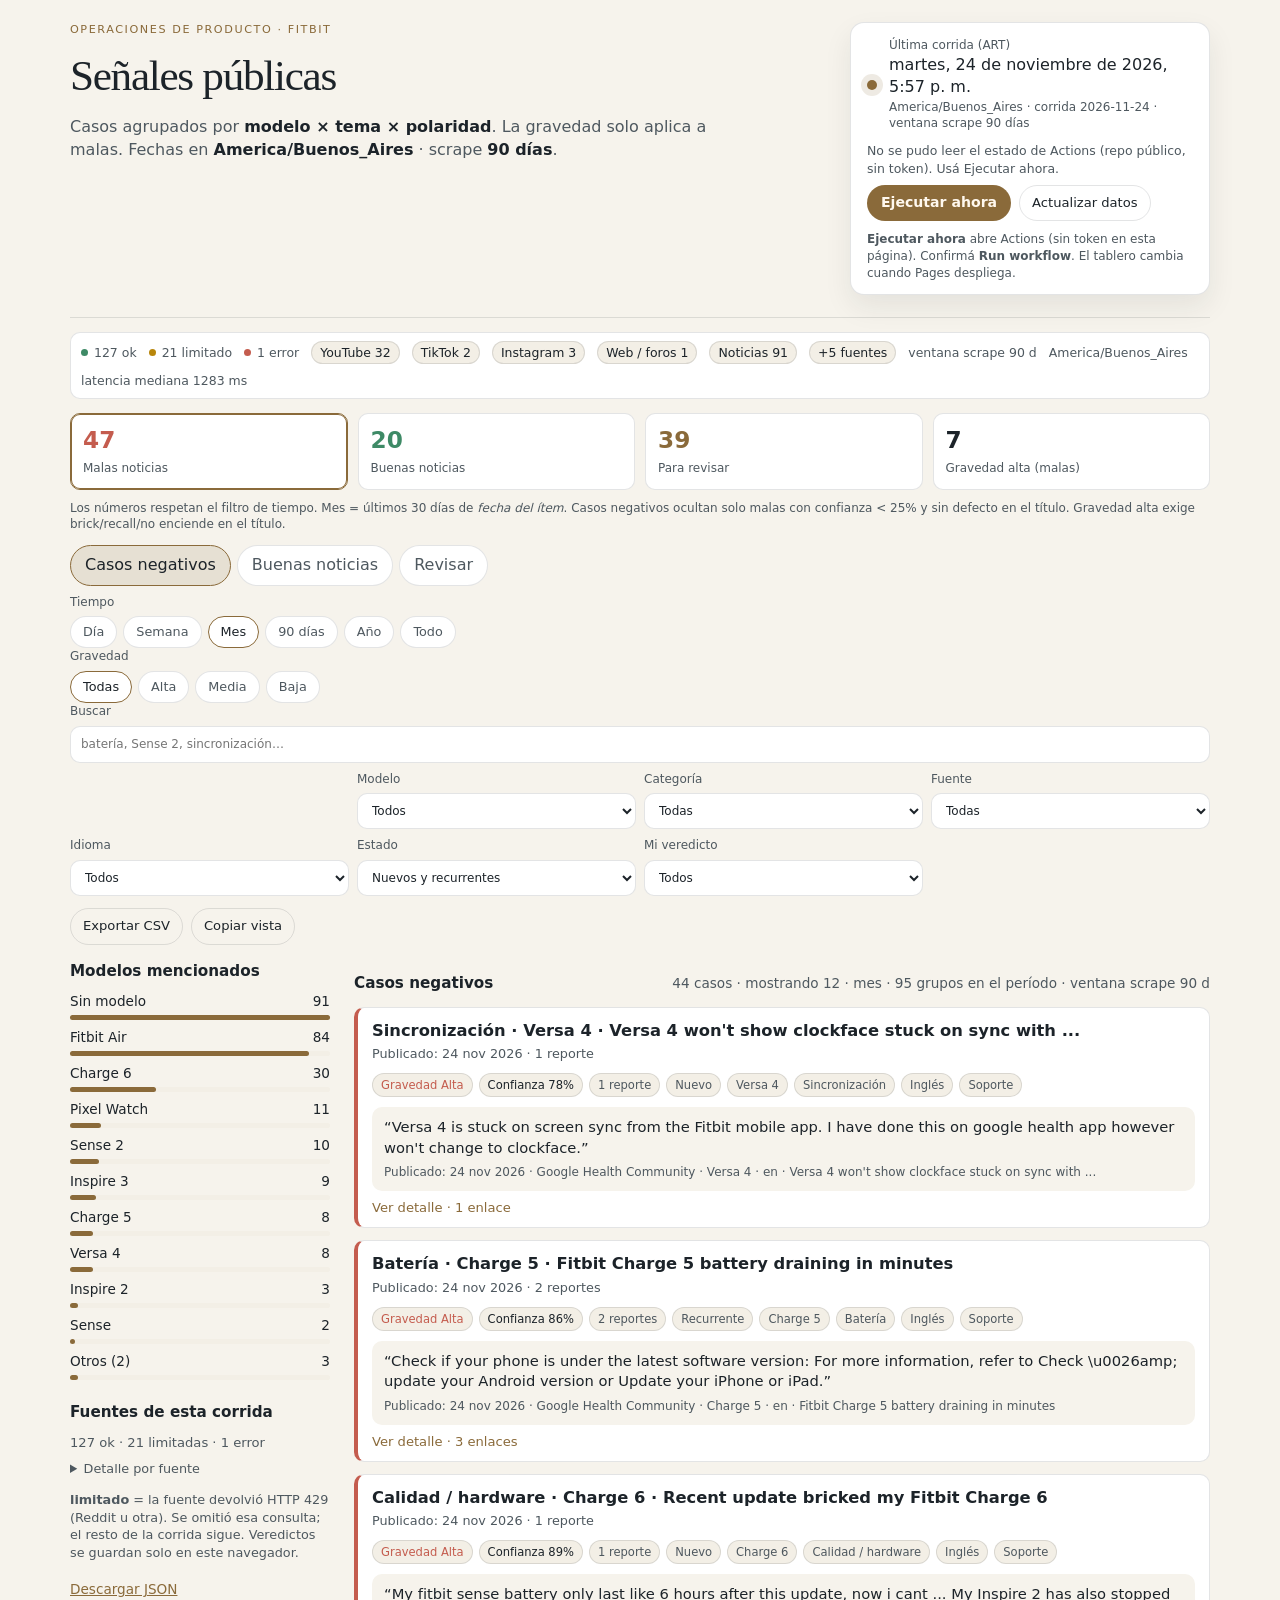
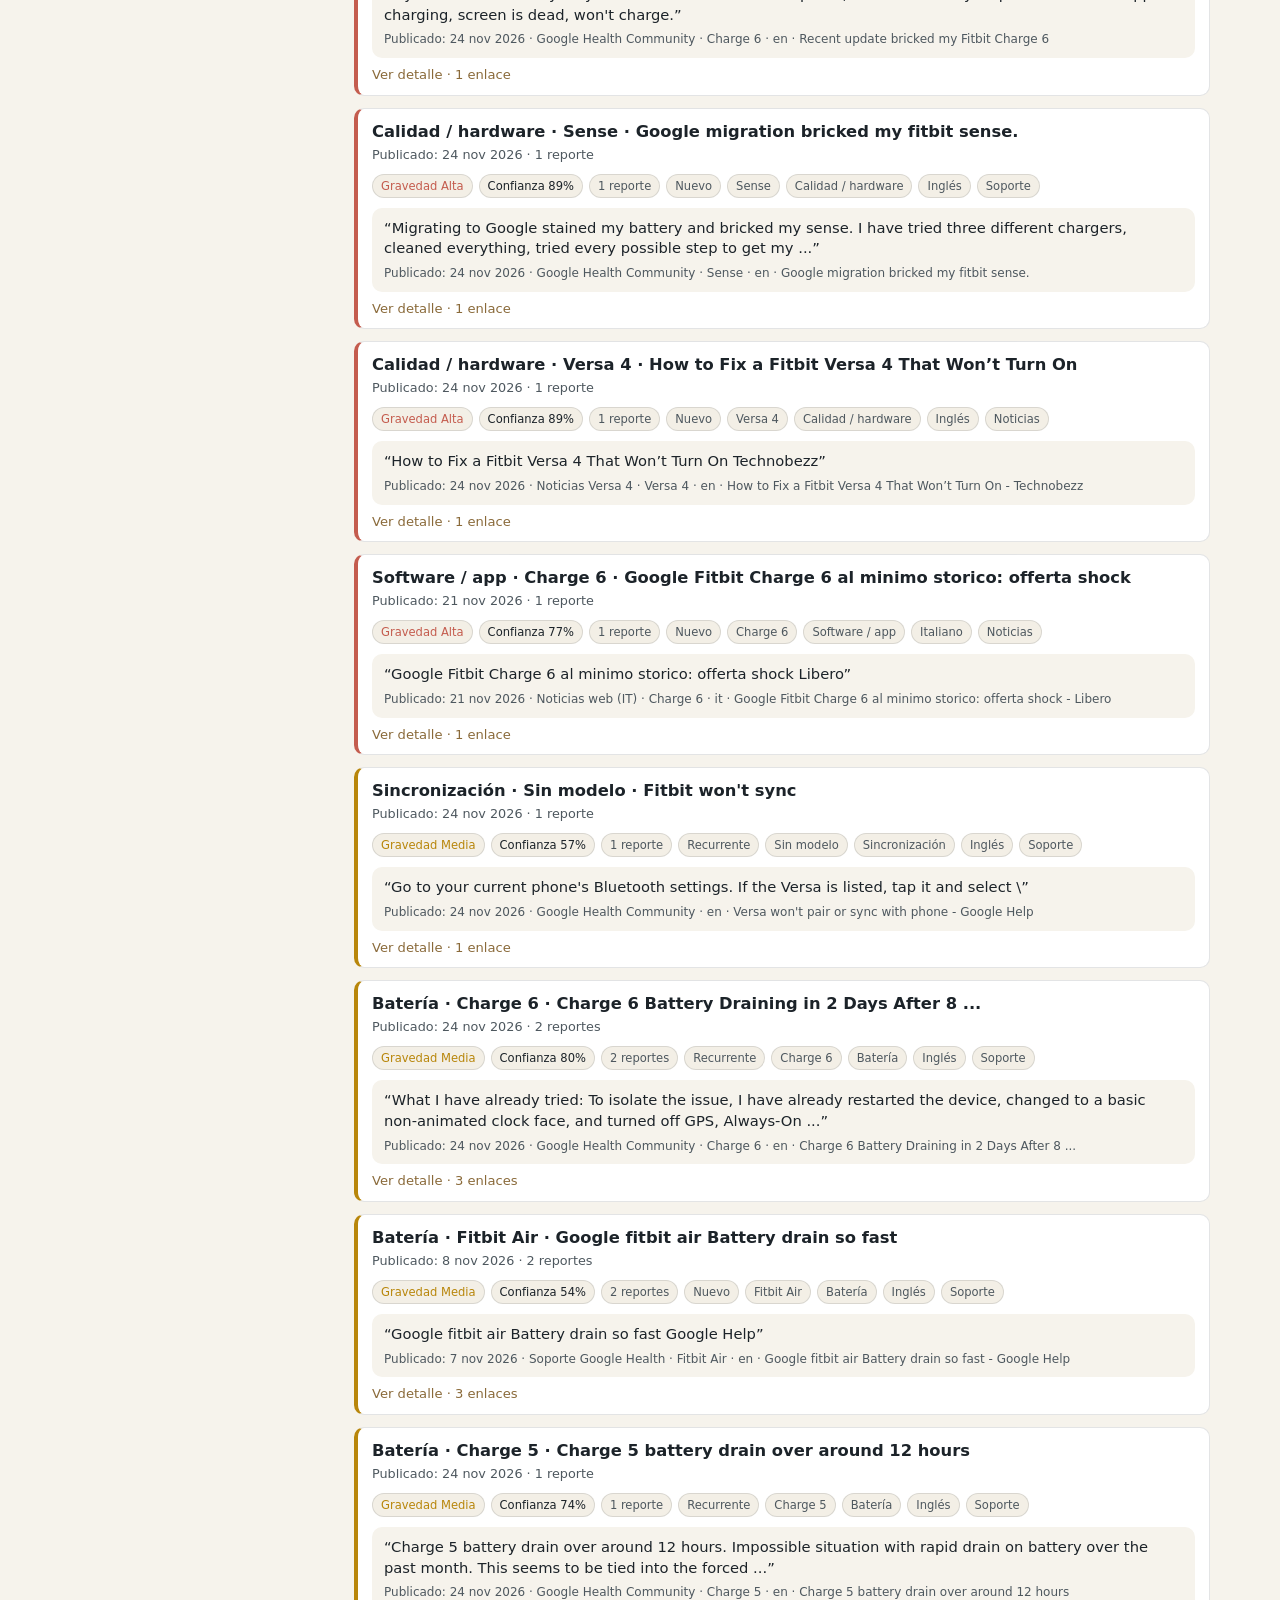
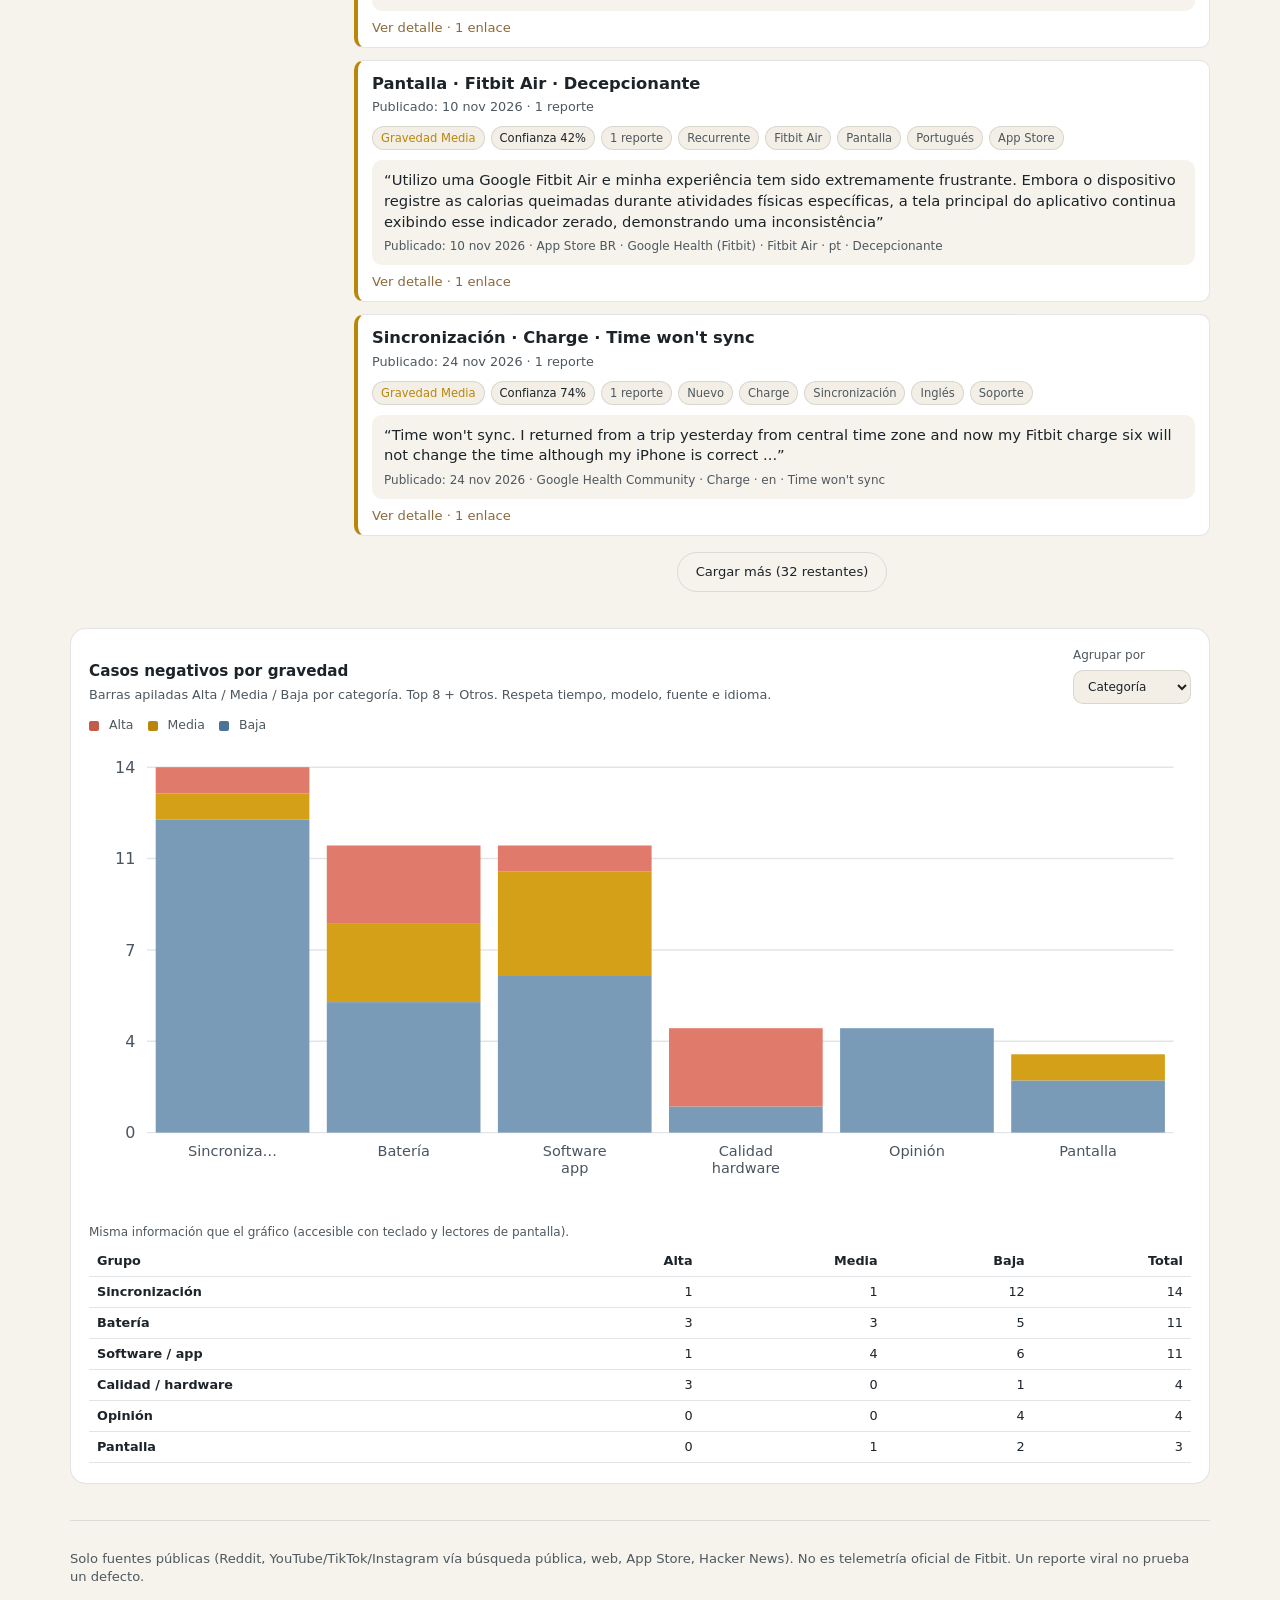
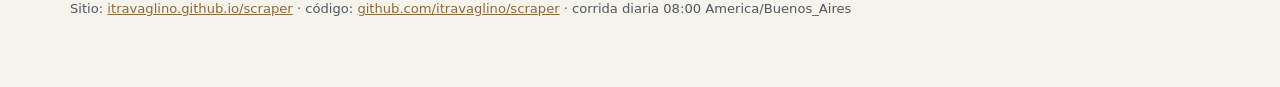
==== commit a1bb2dce: "datos: scrape diario Fitbit 2026-11-24T21:20Z" ====
--- a/site/index.html
+++ b/site/index.html
@@ -27,7 +27,7 @@
           <span class="pulse" aria-hidden="true"></span>
           <div>
             <div class="meta-label">Última corrida (ART)</div>
-            <time id="run-stamp" datetime="2026-11-23T19:23:17-03:00">23 nov 2026, 19:23 America/Buenos_Aires</time>
+            <time id="run-stamp" datetime="2026-11-24T17:57:43-03:00">24 nov 2026, 17:57 America/Buenos_Aires</time>
             <div class="meta-sub" id="run-zone">America/Buenos_Aires · ventana 90 días</div>
           </div>
         </div>
@@ -159,16 +159,16 @@
           <p id="list-count">Cargando vista Mes…</p>
         </div>
         <div id="clusters" class="clusters" aria-busy="true" aria-live="polite">
-          <article class="card alta" data-id="deb5e42321008bbb"><h3>Batería · Charge 6 · Charge 6 Battery Draining in 2 Days After 8 ...</h3><p class="case-meta">2026-11-23 · 3 reportes · Batería · Charge 6</p><blockquote class="quote">What I have already tried: To isolate the issue, I have already restarted the device, changed to a basic non-animated clock face, and turned off GPS, Always-On ...</blockquote></article>
-<article class="card alta" data-id="73d21af4cde33796"><h3>Batería · Charge 5 · Fitbit Charge 5 battery draining in minutes</h3><p class="case-meta">2026-11-23 · 2 reportes · Batería · Charge 5</p><blockquote class="quote">Check if your phone is under the latest software version: For more information, refer to Check \u0026amp; update your Android version or Update your iPhone or iPad.</blockquote></article>
+          <article class="card alta" data-id="a915a8c10d05c61a"><h3>Sincronización · Versa 4 · Versa 4 won&#x27;t show clockface stuck on sync with ...</h3><p class="case-meta">2026-11-24 · 3 reportes · Sincronización · Versa 4</p><blockquote class="quote">Versa 4 is stuck on screen sync from the Fitbit mobile app. I have done this on google health app however won&#x27;t change to clockface.</blockquote></article>
+<article class="card alta" data-id="73d21af4cde33796"><h3>Batería · Charge 5 · Fitbit Charge 5 battery draining in minutes</h3><p class="case-meta">2026-11-24 · 2 reportes · Batería · Charge 5</p><blockquote class="quote">Check if your phone is under the latest software version: For more information, refer to Check \u0026amp; update your Android version or Update your iPhone or iPad.</blockquote></article>
+<article class="card alta" data-id="1a8d2993cbd5c6a3"><h3>Calidad / hardware · Charge 6 · Recent update bricked my Fitbit Charge 6</h3><p class="case-meta">2026-11-24 · 1 reportes · Calidad / hardware · Charge 6</p><blockquote class="quote">My fitbit sense battery only last like 6 hours after this update, now i cant ... My Inspire 2 has also stopped charging, screen is dead, won&#x27;t charge.</blockquote></article>
+<article class="card alta" data-id="8a1d907497175942"><h3>Calidad / hardware · Sense · Google migration bricked my fitbit sense.</h3><p class="case-meta">2026-11-24 · 1 reportes · Calidad / hardware · Sense</p><blockquote class="quote">Migrating to Google stained my battery and bricked my sense. I have tried three different chargers, cleaned everything, tried every possible step to get my ...</blockquote></article>
+<article class="card alta" data-id="e35465de195a6554"><h3>Calidad / hardware · Versa 4 · How to Fix a Fitbit Versa 4 That Won’t Turn On</h3><p class="case-meta">2026-11-24 · 1 reportes · Calidad / hardware · Versa 4</p><blockquote class="quote">How to Fix a Fitbit Versa 4 That Won’t Turn On Technobezz</blockquote></article>
 <article class="card alta" data-id="3e48e1bf084d7112"><h3>Sincronización · Inspire 2 · Incredibly frustrating</h3><p class="case-meta">2026-10-27 · 1 reportes · Sincronización · Inspire 2</p><blockquote class="quote">Since the switch from Fitbit I’ve had a range of issues. 
 
 I gave up on tracking food due to the lack of the clear dynamic calorie tracking with a deficit and switched to MyFitnessPal. Even though I told it I wanted to l</blockquote></article>
 <article class="card alta" data-id="e819a65d3fae448c"><h3>Software / app · Sin modelo · 4 Common Issues With Fitbit Devices</h3><p class="case-meta">2026-11-02 · 1 reportes · Software / app · Sin modelo</p><blockquote class="quote">4 Common Issues With Fitbit Devices BGR</blockquote></article>
 <article class="card alta" data-id="88edf96d4db2c0a5"><h3>Software / app · Sin modelo · I was having issues with Fitbit’s auto workout detection — until I ch…</h3><p class="case-meta">2026-11-03 · 1 reportes · Software / app · Sin modelo</p><blockquote class="quote">I was having issues with Fitbit’s auto workout detection — until I changed this one setting Tom&#x27;s Guide</blockquote></article>
-<article class="card media" data-id="4a9b413b4a656e07"><h3>Sincronización · Sin modelo · Fitbit won&#x27;t sync</h3><p class="case-meta">2026-11-23 · 3 reportes · Sincronización · Sin modelo</p><blockquote class="quote">Fitbit won&#x27;t sync Google Help</blockquote></article>
-<article class="card media" data-id="d480df7e78818041"><h3>Sincronización · Sin modelo · Fitbit won&#x27;t sync</h3><p class="case-meta">2026-11-23 · 2 reportes · Sincronización · Sin modelo</p><blockquote class="quote">Fitbit won&#x27;t sync · Ensure your son is signed in to a standard, non-supervised Google Account that meets the age requirement. · In the Fitbit app, tap the ...</blockquote></article>
-<article class="card media" data-id="335f3f7800c7c202"><h3>Batería · Charge 5 · Charge 5 battery drain over around 12 hours</h3><p class="case-meta">2026-11-23 · 1 reportes · Batería · Charge 5</p><blockquote class="quote">Charge 5 battery drain over around 12 hours. Impossible situation with rapid drain on battery over the past month. This seems to be tied into the forced ...</blockquote></article>
         </div>
         <p class="list-more-wrap">
           <button type="button" class="btn-ghost" id="btn-more" hidden>Cargar más</button>
@@ -229,7 +229,7 @@
     </footer>
   </div>
   <button type="button" class="btn-top" id="btn-top" hidden>Volver arriba</button>
-  <script>window.FITBIT_SEED={"generated_at":"2026-11-23T19:23:17-03:00","generated_at_utc":"2026-11-23T22:23:17+00:00","timezone":"America/Buenos_Aires","run_id":"2026-11-23","scrape_window_days":90,"github_repo":"itravaglino/scraper","github_workflow":"daily.yml","run_workflow_url":"https://github.com/itravaglino/scraper/actions/workflows/daily.yml","summary":{"reports":207,"clusters":182,"clusters_mala":70,"clusters_buena":37,"new_clusters":31,"recurring_clusters":151,"by_model":{"Sin modelo":75,"Fitbit Air":70,"Charge 6":22,"Sense 2":12,"Pixel Watch":11,"Inspire 3":8,"Charge 5":5,"Versa 4":4,"Sense":1,"Charge":1,"Inspire 2":1},"by_severity":{"media":18,"alta":9,"baja":51},"by_polarity":{"revisar":87,"buena":42,"mala":78},"by_language":{"en":165,"ja":2,"es":15,"pt":6,"fr":4,"de":9,"it":3,"nl":3},"by_category":{"sincronizacion":60,"opinion":87,"bateria":21,"software":25,"pantalla":8,"correa":2,"carga":2,"gps":2},"by_source":{"Android Authority RSS":2,"9to5Google RSS":3,"Google Health Community":35,"Noticias web (EN-US)":10,"Noticias web (EN-GB)":14,"Noticias web (EN-CA)":4,"Noticias web (ES-MX)":1,"Noticias web (PT)":3,"Noticias web (FR)":2,"Noticias web (DE)":6,"Noticias web (IT)":1,"Noticias web (NL)":3,"Noticias migración Google Health":11,"Noticias outage Fitbit":3,"community.fitbit.com":2,"Soporte Google Health":23,"9to5Google (News)":1,"Android Central (News)":1,"Android Authority (News)":2,"TechRadar (News)":2,"gadgetsandwearables (News)":3,"Noticias positivas (EN)":1,"Bing News problemas":1,"Noticias Charge 6":2,"Noticias Inspire 3":1,"Noticias Fitbit Air":4,"Noticias Fitbit Air (ES)":2,"X / Twitter (Google News)":7,"YouTube (búsqueda pública)":2,"YouTube ES":2,"YouTube PT":2,"YouTube FR":1,"YouTube DE":2,"YouTube elogios":23,"TikTok (búsqueda pública)":1,"TikTok ES":2,"Instagram ES":6,"App Store US · Google Health (Fitbit)":1,"App Store GB · Google Health (Fitbit)":1,"App Store CA · Google Health (Fitbit)":1,"App Store AU · Google Health (Fitbit)":1,"App Store ES · Google Health (Fitbit)":1,"App Store AR · Google Health (Fitbit)":1,"App Store MX · Google Health (Fitbit)":1,"App Store BR · Google Health (Fitbit)":1,"App Store FR · Google Health (Fitbit)":1,"App Store DE · Google Health (Fitbit)":1,"App Store IT · Google Health (Fitbit)":1,"App Store JP · Google Health (Fitbit)":1,"App Store IN · Google Health (Fitbit)":1,"App Store NL · Google Health (Fitbit)":1,"Play Store AU · Google Health (Fitbit)":1,"Hacker News":1},"by_kind":{"news":83,"support":60,"x":7,"youtube":32,"tiktok":3,"instagram":6,"itunes":14,"playstore":1,"hackernews":1},"sources_ok":127,"sources_limited":21,"sources_error":1},"sources":[{"id":"rss_verge","label":"The Verge RSS","kind":"news","ok":true,"state":"ok","kept":0,"fetched":10,"latency_ms":74},{"id":"rss_androidauthority","label":"Android Authority RSS","kind":"news","ok":true,"state":"ok","kept":2,"fetched":80,"latency_ms":1412},{"id":"rss_androidpolice","label":"Android Police RSS","kind":"news","ok":true,"state":"ok","kept":0,"fetched":10,"latency_ms":1237},{"id":"rss_9to5google","label":"9to5Google RSS","kind":"news","ok":true,"state":"ok","kept":3,"fetched":100,"latency_ms":1021},{"id":"rss_techradar","label":"TechRadar RSS","kind":"news","ok":true,"state":"ok","kept":0,"fetched":50,"latency_ms":1320},{"id":"rss_gadgetsandwearables","label":"gadgetsandwearables RSS","kind":"news","ok":true,"state":"ok","kept":0,"fetched":10,"latency_ms":1171},{"id":"rss_wareable","label":"Wareable RSS","kind":"news","ok":false,"state":"skip","kept":0,"fetched":0,"error":"Fuente no disponible (HTTP 403)","latency_ms":1050},{"id":"rss_androidcentral","label":"Android Central RSS","kind":"news","ok":true,"state":"ok","kept":0,"fetched":50,"latency_ms":1530},{"id":"ghealth_community_html","label":"Google Health Community","kind":"support","ok":true,"state":"ok","kept":35,"fetched":48,"latency_ms":15194},{"id":"gnews_en","label":"Noticias web (EN-US)","kind":"news","ok":true,"state":"ok","kept":10,"fetched":100,"latency_ms":1149},{"id":"gnews_uk","label":"Noticias web (EN-GB)","kind":"news","ok":true,"state":"ok","kept":14,"fetched":100,"latency_ms":1358},{"id":"gnews_ca","label":"Noticias web (EN-CA)","kind":"news","ok":true,"state":"ok","kept":4,"fetched":62,"latency_ms":812},{"id":"gnews_au","label":"Noticias web (EN-AU)","kind":"news","ok":true,"state":"ok","kept":0,"fetched":100,"latency_ms":1513},{"id":"gnews_in","label":"Noticias web (EN-IN)","kind":"news","ok":true,"state":"ok","kept":0,"fetched":63,"latency_ms":888},{"id":"gnews_es","label":"Noticias web (ES-AR)","kind":"news","ok":true,"state":"ok","kept":0,"fetched":55,"latency_ms":1178},{"id":"gnews_mx","label":"Noticias web (ES-MX)","kind":"news","ok":true,"state":"ok","kept":1,"fetched":100,"latency_ms":1526},{"id":"gnews_es_es","label":"Noticias web (ES-ES)","kind":"news","ok":true,"state":"ok","kept":0,"fetched":100,"latency_ms":1181},{"id":"gnews_pt","label":"Noticias web (PT)","kind":"news","ok":true,"state":"ok","kept":3,"fetched":78,"latency_ms":1047},{"id":"gnews_fr","label":"Noticias web (FR)","kind":"news","ok":true,"state":"ok","kept":2,"fetched":34,"latency_ms":915},{"id":"gnews_de","label":"Noticias web (DE)","kind":"news","ok":true,"state":"ok","kept":6,"fetched":41,"latency_ms":1195},{"id":"gnews_it","label":"Noticias web (IT)","kind":"news","ok":true,"state":"ok","kept":1,"fetched":44,"latency_ms":1329},{"id":"gnews_nl","label":"Noticias web (NL)","kind":"news","ok":true,"state":"ok","kept":3,"fetched":73,"latency_ms":1370},{"id":"gnews_ja","label":"Noticias web (JA)","kind":"news","ok":true,"state":"ok","kept":0,"fetched":44,"latency_ms":899},{"id":"gnews_ko","label":"Noticias web (KO)","kind":"news","ok":true,"state":"ok","kept":0,"fetched":13,"latency_ms":986},{"id":"gnews_migration","label":"Noticias migración Google Health","kind":"news","ok":true,"state":"ok","kept":11,"fetched":100,"latency_ms":1814},{"id":"gnews_outage","label":"Noticias outage Fitbit","kind":"news","ok":true,"state":"ok","kept":3,"fetched":29,"latency_ms":740},{"id":"gnews_forums","label":"Foros / soporte (web)","kind":"web","ok":true,"state":"ok","kept":0,"fetched":34,"latency_ms":1208},{"id":"gnews_community_fitbit","label":"community.fitbit.com","kind":"support","ok":true,"state":"ok","kept":2,"fetched":100,"latency_ms":1748},{"id":"gnews_support_googlehealth","label":"Soporte Google Health","kind":"support","ok":true,"state":"ok","kept":23,"fetched":28,"latency_ms":694},{"id":"gnews_support_google","label":"Soporte Google","kind":"support","ok":true,"state":"ok","kept":0,"fetched":73,"latency_ms":1480},{"id":"gnews_xda","label":"XDA Forums","kind":"web","ok":true,"state":"ok","kept":0,"fetched":73,"latency_ms":1062},{"id":"gnews_9to5","label":"9to5Google (News)","kind":"news","ok":true,"state":"ok","kept":1,"fetched":100,"latency_ms":1125},{"id":"gnews_androidcentral","label":"Android Central (News)","kind":"news","ok":true,"state":"ok","kept":1,"fetched":70,"latency_ms":1326},{"id":"gnews_verge","label":"The Verge (News)","kind":"news","ok":true,"state":"ok","kept":0,"fetched":24,"latency_ms":848},{"id":"gnews_androidauthority","label":"Android Authority (News)","kind":"news","ok":true,"state":"ok","kept":2,"fetched":56,"latency_ms":1400},{"id":"gnews_techradar","label":"TechRadar (News)","kind":"news","ok":true,"state":"ok","kept":2,"fetched":100,"latency_ms":1387},{"id":"gnews_gadgets","label":"gadgetsandwearables (News)","kind":"news","ok":true,"state":"ok","kept":3,"fetched":100,"latency_ms":1015},{"id":"gnews_downdetector","label":"Downdetector / outage","kind":"web","ok":true,"state":"ok","kept":0,"fetched":0,"latency_ms":914},{"id":"gnews_praise","label":"Noticias positivas (EN)","kind":"news","ok":true,"state":"ok","kept":1,"fetched":32,"latency_ms":1363},{"id":"bing_news_en","label":"Bing News (EN)","kind":"news","ok":true,"state":"ok","kept":0,"fetched":0,"latency_ms":989},{"id":"bing_news_problem","label":"Bing News problemas","kind":"news","ok":true,"state":"ok","kept":1,"fetched":3,"latency_ms":1303},{"id":"bing_news_es","label":"Bing News (ES)","kind":"news","ok":true,"state":"ok","kept":0,"fetched":4,"latency_ms":1156},{"id":"bing_news_de","label":"Bing News (DE)","kind":"news","ok":true,"state":"ok","kept":0,"fetched":3,"latency_ms":1218},{"id":"bing_news_migration","label":"Bing News migración","kind":"news","ok":true,"state":"ok","kept":0,"fetched":10,"latency_ms":1300},{"id":"gnews_model_charge_6","label":"Noticias Charge 6","kind":"news","ok":true,"state":"ok","kept":2,"fetched":39,"latency_ms":1254},{"id":"gnews_model_charge_6_es","label":"Noticias Charge 6 (ES)","kind":"news","ok":true,"state":"ok","kept":0,"fetched":9,"latency_ms":1080},{"id":"gnews_model_charge_5","label":"Noticias Charge 5","kind":"news","ok":true,"state":"ok","kept":0,"fetched":10,"latency_ms":1201},{"id":"gnews_model_charge_5_es","label":"Noticias Charge 5 (ES)","kind":"news","ok":true,"state":"ok","kept":0,"fetched":3,"latency_ms":1159},{"id":"gnews_model_charge_4","label":"Noticias Charge 4","kind":"news","ok":true,"state":"ok","kept":0,"fetched":10,"latency_ms":1270},{"id":"gnews_model_charge_4_es","label":"Noticias Charge 4 (ES)","kind":"news","ok":true,"state":"ok","kept":0,"fetched":1,"latency_ms":1074},{"id":"gnews_model_sense_2","label":"Noticias Sense 2","kind":"news","ok":true,"state":"ok","kept":0,"fetched":26,"latency_ms":1447},{"id":"gnews_model_sense_2_es","label":"Noticias Sense 2 (ES)","kind":"news","ok":true,"state":"ok","kept":0,"fetched":7,"latency_ms":1017},{"id":"gnews_model_inspire_3","label":"Noticias Inspire 3","kind":"news","ok":true,"state":"ok","kept":1,"fetched":40,"latency_ms":1407},{"id":"gnews_model_inspire_3_es","label":"Noticias Inspire 3 (ES)","kind":"news","ok":true,"state":"ok","kept":0,"fetched":1,"latency_ms":964},{"id":"gnews_model_versa_4","label":"Noticias Versa 4","kind":"news","ok":true,"state":"ok","kept":0,"fetched":11,"latency_ms":1261},{"id":"gnews_model_versa_4_es","label":"Noticias Versa 4 (ES)","kind":"news","ok":true,"state":"ok","kept":0,"fetched":8,"latency_ms":1194},{"id":"gnews_model_versa_3","label":"Noticias Versa 3","kind":"news","ok":true,"state":"ok","kept":0,"fetched":9,"latency_ms":1201},{"id":"gnews_model_versa_3_es","label":"Noticias Versa 3 (ES)","kind":"news","ok":true,"state":"ok","kept":0,"fetched":7,"latency_ms":1174},{"id":"gnews_model_fitbit_air","label":"Noticias Fitbit Air","kind":"news","ok":true,"state":"ok","kept":4,"fetched":100,"latency_ms":1853},{"id":"gnews_model_fitbit_air_es","label":"Noticias Fitbit Air (ES)","kind":"news","ok":true,"state":"ok","kept":2,"fetched":29,"latency_ms":724},{"id":"gnews_model_ace_3","label":"Noticias Ace 3","kind":"news","ok":true,"state":"ok","kept":0,"fetched":6,"latency_ms":1143},{"id":"gnews_model_ace_3_es","label":"Noticias Ace 3 (ES)","kind":"news","ok":true,"state":"ok","kept":0,"fetched":0,"latency_ms":1008},{"id":"gnews_gh_pt","label":"Noticias Google Health (PT)","kind":"news","ok":true,"state":"ok","kept":0,"fetched":10,"latency_ms":1269},{"id":"gnews_gh_fr","label":"Noticias Google Health (FR)","kind":"news","ok":true,"state":"ok","kept":0,"fetched":10,"latency_ms":1199},{"id":"gnews_gh_de","label":"Noticias Google Health (DE)","kind":"news","ok":true,"state":"ok","kept":0,"fetched":27,"latency_ms":1304},{"id":"gnews_gh_it","label":"Noticias Google Health (IT)","kind":"news","ok":true,"state":"ok","kept":0,"fetched":14,"latency_ms":1212},{"id":"gnews_gh_ja","label":"Noticias Google Health (JA)","kind":"news","ok":true,"state":"ok","kept":0,"fetched":18,"latency_ms":1160},{"id":"gnews_x","label":"X / Twitter (Google News)","kind":"x","ok":true,"state":"ok","kept":7,"fetched":56,"latency_ms":1564},{"id":"gnews_twitter","label":"Twitter.com (Google News)","kind":"x","ok":true,"state":"ok","kept":0,"fetched":1,"latency_ms":722},{"id":"nitter_fitbit","label":"X (RSS bridge)","kind":"x","ok":false,"state":"error","kept":0,"fetched":0,"error":"HTTP 451 ","latency_ms":18211},{"id":"youtube_gnews","label":"YouTube (búsqueda pública)","kind":"youtube","ok":true,"state":"ok","kept":2,"fetched":100,"latency_ms":1914},{"id":"youtube_gnews_es","label":"YouTube ES","kind":"youtube","ok":true,"state":"ok","kept":2,"fetched":100,"latency_ms":1169},{"id":"youtube_gnews_pt","label":"YouTube PT","kind":"youtube","ok":true,"state":"ok","kept":2,"fetched":100,"latency_ms":1013},{"id":"youtube_gnews_fr","label":"YouTube FR","kind":"youtube","ok":true,"state":"ok","kept":1,"fetched":100,"latency_ms":1042},{"id":"youtube_gnews_de","label":"YouTube DE","kind":"youtube","ok":true,"state":"ok","kept":2,"fetched":100,"latency_ms":1238},{"id":"youtube_gnews_ja","label":"YouTube JA","kind":"youtube","ok":true,"state":"ok","kept":0,"fetched":77,"latency_ms":1100},{"id":"youtube_praise","label":"YouTube elogios","kind":"youtube","ok":true,"state":"ok","kept":23,"fetched":100,"latency_ms":1514},{"id":"tiktok_gnews","label":"TikTok (búsqueda pública)","kind":"tiktok","ok":true,"state":"ok","kept":1,"fetched":83,"latency_ms":1126},{"id":"tiktok_gnews_es","label":"TikTok ES","kind":"tiktok","ok":true,"state":"ok","kept":2,"fetched":100,"latency_ms":1203},{"id":"tiktok_gnews_pt","label":"TikTok PT","kind":"tiktok","ok":true,"state":"ok","kept":0,"fetched":100,"latency_ms":1142},{"id":"instagram_gnews","label":"Instagram (búsqueda pública)","kind":"instagram","ok":true,"state":"ok","kept":0,"fetched":100,"latency_ms":1406},{"id":"instagram_gnews_es","label":"Instagram ES","kind":"instagram","ok":true,"state":"ok","kept":6,"fetched":100,"latency_ms":1536},{"id":"instagram_gnews_pt","label":"Instagram PT","kind":"instagram","ok":true,"state":"ok","kept":0,"fetched":100,"latency_ms":933},{"id":"itunes_us_462638897","label":"App Store US · Google Health (Fitbit)","kind":"itunes","ok":true,"state":"ok","kept":1,"fetched":150,"latency_ms":3064},{"id":"itunes_gb_462638897","label":"App Store GB · Google Health (Fitbit)","kind":"itunes","ok":true,"state":"ok","kept":1,"fetched":150,"latency_ms":3612},{"id":"itunes_ca_462638897","label":"App Store CA · Google Health (Fitbit)","kind":"itunes","ok":true,"state":"ok","kept":1,"fetched":150,"latency_ms":3636},{"id":"itunes_au_462638897","label":"App Store AU · Google Health (Fitbit)","kind":"itunes","ok":true,"state":"ok","kept":1,"fetched":150,"latency_ms":3731},{"id":"itunes_es_462638897","label":"App Store ES · Google Health (Fitbit)","kind":"itunes","ok":true,"state":"ok","kept":1,"fetched":150,"latency_ms":3393},{"id":"itunes_ar_462638897","label":"App Store AR · Google Health (Fitbit)","kind":"itunes","ok":true,"state":"ok","kept":1,"fetched":150,"latency_ms":3553},{"id":"itunes_mx_462638897","label":"App Store MX · Google Health (Fitbit)","kind":"itunes","ok":true,"state":"ok","kept":1,"fetched":150,"latency_ms":3625},{"id":"itunes_br_462638897","label":"App Store BR · Google Health (Fitbit)","kind":"itunes","ok":true,"state":"ok","kept":1,"fetched":100,"latency_ms":3319},{"id":"itunes_fr_462638897","label":"App Store FR · Google Health (Fitbit)","kind":"itunes","ok":true,"state":"ok","kept":1,"fetched":50,"latency_ms":2408},{"id":"itunes_de_462638897","label":"App Store DE · Google Health (Fitbit)","kind":"itunes","ok":true,"state":"ok","kept":1,"fetched":150,"latency_ms":3926},{"id":"itunes_it_462638897","label":"App Store IT · Google Health (Fitbit)","kind":"itunes","ok":true,"state":"ok","kept":1,"fetched":50,"latency_ms":2095},{"id":"itunes_jp_462638897","label":"App Store JP · Google Health (Fitbit)","kind":"itunes","ok":true,"state":"ok","kept":1,"fetched":150,"latency_ms":3860},{"id":"itunes_in_462638897","label":"App Store IN · Google Health (Fitbit)","kind":"itunes","ok":true,"state":"ok","kept":1,"fetched":150,"latency_ms":3511},{"id":"itunes_nl_462638897","label":"App Store NL · Google Health (Fitbit)","kind":"itunes","ok":true,"state":"ok","kept":1,"fetched":150,"latency_ms":3846},{"id":"itunes_us_1621113388","label":"App Store US · Fitbit Ace","kind":"itunes","ok":true,"state":"ok","kept":0,"fetched":58,"latency_ms":3260},{"id":"itunes_gb_1621113388","label":"App Store GB · Fitbit Ace","kind":"itunes","ok":true,"state":"ok","kept":0,"fetched":0,"latency_ms":1207},{"id":"itunes_ca_1621113388","label":"App Store CA · Fitbit Ace","kind":"itunes","ok":true,"state":"ok","kept":0,"fetched":3,"latency_ms":1094},{"id":"itunes_au_1621113388","label":"App Store AU · Fitbit Ace","kind":"itunes","ok":true,"state":"ok","kept":0,"fetched":3,"latency_ms":1192},{"id":"itunes_es_1621113388","label":"App Store ES · Fitbit Ace","kind":"itunes","ok":true,"state":"ok","kept":0,"fetched":0,"latency_ms":1232},{"id":"itunes_ar_1621113388","label":"App Store AR · Fitbit Ace","kind":"itunes","ok":true,"state":"ok","kept":0,"fetched":0,"latency_ms":1219},{"id":"itunes_mx_1621113388","label":"App Store MX · Fitbit Ace","kind":"itunes","ok":true,"state":"ok","kept":0,"fetched":0,"latency_ms":1136},{"id":"itunes_br_1621113388","label":"App Store BR · Fitbit Ace","kind":"itunes","ok":true,"state":"ok","kept":0,"fetched":0,"latency_ms":1238},{"id":"itunes_fr_1621113388","label":"App Store FR · Fitbit Ace","kind":"itunes","ok":true,"state":"ok","kept":0,"fetched":0,"latency_ms":1211},{"id":"itunes_de_1621113388","label":"App Store DE · Fitbit Ace","kind":"itunes","ok":true,"state":"ok","kept":0,"fetched":0,"latency_ms":1198},{"id":"itunes_it_1621113388","label":"App Store IT · Fitbit Ace","kind":"itunes","ok":true,"state":"ok","kept":0,"fetched":0,"latency_ms":1143},{"id":"itunes_jp_1621113388","label":"App Store JP · Fitbit Ace","kind":"itunes","ok":true,"state":"ok","kept":0,"fetched":0,"latency_ms":1229},{"id":"itunes_in_1621113388","label":"App Store IN · Fitbit Ace","kind":"itunes","ok":true,"state":"ok","kept":0,"fetched":0,"latency_ms":1181},{"id":"itunes_nl_1621113388","label":"App Store NL · Fitbit Ace","kind":"itunes","ok":true,"state":"ok","kept":0,"fetched":0,"latency_ms":1292},{"id":"play_us_com_fitbit_FitbitMobile","label":"Play Store US · Google Health (Fitbit)","kind":"playstore","ok":true,"state":"ok","kept":0,"fetched":3,"latency_ms":3072},{"id":"play_gb_com_fitbit_FitbitMobile","label":"Play Store GB · Google Health (Fitbit)","kind":"playstore","ok":true,"state":"ok","kept":0,"fetched":3,"latency_ms":251},{"id":"play_ca_com_fitbit_FitbitMobile","label":"Play Store CA · Google Health (Fitbit)","kind":"playstore","ok":true,"state":"ok","kept":0,"fetched":3,"latency_ms":1157},{"id":"play_au_com_fitbit_FitbitMobile","label":"Play Store AU · Google Health (Fitbit)","kind":"playstore","ok":true,"state":"ok","kept":1,"fetched":3,"latency_ms":1161},{"id":"play_es_com_fitbit_FitbitMobile","label":"Play Store ES · Google Health (Fitbit)","kind":"playstore","ok":true,"state":"ok","kept":0,"fetched":3,"latency_ms":1335},{"id":"play_ar_com_fitbit_FitbitMobile","label":"Play Store AR · Google Health (Fitbit)","kind":"playstore","ok":true,"state":"ok","kept":0,"fetched":3,"latency_ms":3453},{"id":"play_mx_com_fitbit_FitbitMobile","label":"Play Store MX · Google Health (Fitbit)","kind":"playstore","ok":true,"state":"ok","kept":0,"fetched":3,"latency_ms":231},{"id":"play_br_com_fitbit_FitbitMobile","label":"Play Store BR · Google Health (Fitbit)","kind":"playstore","ok":true,"state":"ok","kept":0,"fetched":3,"latency_ms":2721},{"id":"play_fr_com_fitbit_FitbitMobile","label":"Play Store FR · Google Health (Fitbit)","kind":"playstore","ok":true,"state":"ok","kept":0,"fetched":3,"latency_ms":188},{"id":"play_de_com_fitbit_FitbitMobile","label":"Play Store DE · Google Health (Fitbit)","kind":"playstore","ok":true,"state":"ok","kept":0,"fetched":3,"latency_ms":1169},{"id":"play_it_com_fitbit_FitbitMobile","label":"Play Store IT · Google Health (Fitbit)","kind":"playstore","ok":true,"state":"ok","kept":0,"fetched":3,"latency_ms":1240},{"id":"play_jp_com_fitbit_FitbitMobile","label":"Play Store JP · Google Health (Fitbit)","kind":"playstore","ok":true,"state":"ok","kept":0,"fetched":3,"latency_ms":1224},{"id":"play_in_com_fitbit_FitbitMobile","label":"Play Store IN · Google Health (Fitbit)","kind":"playstore","ok":true,"state":"ok","kept":0,"fetched":3,"latency_ms":1162},{"id":"play_nl_com_fitbit_FitbitMobile","label":"Play Store NL · Google Health (Fitbit)","kind":"playstore","ok":true,"state":"ok","kept":0,"fetched":3,"latency_ms":2627},{"id":"hn_fitbit","label":"Hacker News","kind":"hackernews","ok":true,"state":"ok","kept":1,"fetched":9,"latency_ms":257},{"id":"hn_fitbit_comments","label":"Hacker News comentarios","kind":"hackernews","ok":true,"state":"ok","kept":0,"fetched":33,"latency_ms":1427},{"id":"hn_google_health","label":"Hacker News Google Health","kind":"hackernews","ok":true,"state":"ok","kept":0,"fetched":1,"latency_ms":916},{"id":"hn_fitbit_bug","label":"Hacker News bugs","kind":"hackernews","ok":true,"state":"ok","kept":0,"fetched":0,"latency_ms":1342},{"id":"reddit_fitbit_new","label":"Reddit r/fitbit new","kind":"reddit","ok":false,"state":"skip","kept":0,"fetched":0,"error":"Fuente no encontrada (HTTP 404)","latency_ms":7770},{"id":"reddit_fitbit_top_week","label":"Reddit r/fitbit top semana","kind":"reddit","ok":false,"state":"skip","kept":0,"fetched":0,"error":"Fuente no encontrada (HTTP 404)","latency_ms":68227},{"id":"reddit_fitbit_top_month","label":"Reddit r/fitbit top mes","kind":"reddit","ok":false,"state":"skip","kept":0,"fetched":0,"error":"Fuente no encontrada (HTTP 404)","latency_ms":68210},{"id":"reddit_googlehealthfitbit","label":"Reddit r/GoogleHealthFitbit","kind":"reddit","ok":false,"state":"skip","kept":0,"fetched":0,"error":"Fuente no encontrada (HTTP 404)","latency_ms":68216},{"id":"reddit_googlehealthapp","label":"Reddit r/GoogleHealthApp","kind":"reddit","ok":false,"state":"skip","kept":0,"fetched":0,"error":"Fuente no encontrada (HTTP 404)","latency_ms":68218},{"id":"reddit_fitbitair","label":"Reddit r/FitbitAir","kind":"reddit","ok":false,"state":"skip","kept":0,"fetched":0,"error":"Fuente no encontrada (HTTP 404)","latency_ms":28092},{"id":"reddit_googlepixelwatch","label":"Reddit r/GooglePixelWatch","kind":"reddit","ok":false,"state":"skip","kept":0,"fetched":0,"error":"Fuente no encontrada (HTTP 404)","latency_ms":68210},{"id":"reddit_pixelwatch","label":"Reddit r/PixelWatch","kind":"reddit","ok":false,"state":"skip","kept":0,"fetched":0,"error":"Fuente no encontrada (HTTP 404)","latency_ms":68221},{"id":"reddit_q_sync","label":"Reddit r/fitbit sync","kind":"reddit","ok":false,"state":"skip","kept":0,"fetched":0,"error":"Fuente no encontrada (HTTP 404)","latency_ms":68244},{"id":"reddit_q_battery","label":"Reddit r/fitbit battery","kind":"reddit","ok":false,"state":"skip","kept":0,"fetched":0,"error":"Fuente no encontrada (HTTP 404)","latency_ms":28126},{"id":"reddit_q_crash","label":"Reddit r/fitbit crash","kind":"reddit","ok":false,"state":"skip","kept":0,"fetched":0,"error":"Fuente no encontrada (HTTP 404)","latency_ms":68261},{"id":"reddit_q_update","label":"Reddit r/fitbit update","kind":"reddit","ok":false,"state":"skip","kept":0,"fetched":0,"error":"Fuente no encontrada (HTTP 404)","latency_ms":68309},{"id":"reddit_q_migration","label":"Reddit r/fitbit Google Health","kind":"reddit","ok":false,"state":"skip","kept":0,"fetched":0,"error":"Fuente no encontrada (HTTP 404)","latency_ms":68216},{"id":"reddit_q_charge","label":"Reddit r/fitbit Charge","kind":"reddit","ok":false,"state":"skip","kept":0,"fetched":0,"error":"Fuente no encontrada (HTTP 404)","latency_ms":68226},{"id":"reddit_q_sense","label":"Reddit r/fitbit Sense","kind":"reddit","ok":false,"state":"skip","kept":0,"fetched":0,"error":"Fuente no encontrada (HTTP 404)","latency_ms":28110},{"id":"reddit_q_inspire","label":"Reddit r/fitbit Inspire","kind":"reddit","ok":false,"state":"skip","kept":0,"fetched":0,"error":"Fuente no encontrada (HTTP 404)","latency_ms":68234},{"id":"reddit_q_versa","label":"Reddit r/fitbit Versa","kind":"reddit","ok":false,"state":"skip","kept":0,"fetched":0,"error":"Fuente no encontrada (HTTP 404)","latency_ms":68216},{"id":"reddit_q_air","label":"Reddit r/fitbit Air","kind":"reddit","ok":false,"state":"skip","kept":0,"fetched":0,"error":"Fuente no encontrada (HTTP 404)","latency_ms":68210},{"id":"reddit_global_search","label":"Reddit (búsqueda Fitbit)","kind":"reddit","ok":false,"state":"skip","kept":0,"fetched":0,"error":"Fuente no encontrada (HTTP 404)","latency_ms":68309},{"id":"reddit_global_x","label":"Reddit (Fitbit X/Twitter)","kind":"reddit","ok":false,"state":"skip","kept":0,"fetched":0,"error":"Fuente no encontrada (HTTP 404)","latency_ms":28099}],"clusters":[{"id":"deb5e42321008bbb","title":"Batería · Charge 6 · Charge 6 Battery Draining in 2 Days After 8 ...","category":"bateria","category_label":"Batería","polarity":"mala","polarity_label":"Mala noticia","severity":"alta","confidence":0.82,"issue_stem":"battery charge drain help","models":["Charge 6"],"languages":["en"],"language_labels":["Inglés"],"source_kinds":["support"],"count":3,"recurring":true,"first_seen":"2026-11-19","last_report_at":"2026-11-23T22:23:31.816943+00:00","seen_runs":5,"engagement":{"score":null,"comments":null,"views":null,"label":null},"engagement_label":null,"sources":["Google Health Community","Soporte Google Health"],"quotes":[{"text":"What I have already tried: To isolate the issue, I have already restarted the device, changed to a basic non-animated clock face, and turned off GPS, Always-On ...","url":"https://support.google.com/googlehealth/thread/437257953","source":"Google Health Community","source_kind":"support","title":"Charge 6 Battery Draining in 2 Days After 8 ...","created_at":"2026-11-23T22:23:31.816943+00:00","language":"en","model":"Charge 6","engagement":{"score":null,"comments":null,"views":null,"label":null},"engagement_label":null,"confidence":0.86},{"text":"Fitbit Charge 6 — Draining Battery Fast Google Help","url":"https://news.google.com/rss/articles/[base64]?oc=5","source":"Soporte Google Health","source_kind":"support","title":"Fitbit Charge 6 — Draining Battery Fast - Google Help","created_at":"2026-09-01T07:00:00+00:00","language":"en","model":"Charge 6","engagement":{"score":null,"comments":null,"views":null,"label":null},"engagement_label":null,"confidence":0.86},{"text":"This is a well known issue with a recent app 'upgrade' I'm sorry to inform you. Started around May and has not been resolved leaving 1000s of Charge 5 and 6 ...","url":"https://support.google.com/googlehealth/thread/452031040","source":"Google Health Community","source_kind":"support","title":"Fitbit Charge 6 battery drain - Google Help","created_at":"2026-11-23T22:23:29.283682+00:00","language":"en","model":"Charge 6","engagement":{"score":null,"comments":null,"views":null,"label":null},"engagement_label":null,"confidence":0.74}],"reports":[{"id":"914fdb31f3ef48d6","title":"Charge 6 Battery Draining in 2 Days After 8 ...","url":"https://support.google.com/googlehealth/thread/437257953","created_at":"2026-11-23T22:23:31.816943+00:00","published_at":"2026-11-23T22:23:31.816943+00:00","source":"Google Health Community","source_kind":"support","models":["Charge 6"],"severity":"alta","language":"en","language_label":"Inglés"},{"id":"c58c29eba8ec838c","title":"Fitbit Charge 6 — Draining Battery Fast - Google Help","url":"https://news.google.com/rss/articles/[base64]?oc=5","created_at":"2026-09-01T07:00:00+00:00","published_at":"2026-09-01T07:00:00+00:00","source":"Soporte Google Health","source_kind":"support","models":["Charge 6"],"severity":"alta","language":"en","language_label":"Inglés"},{"id":"660eecf255c1c169","title":"Fitbit Charge 6 battery drain - Google Help","url":"https://support.google.com/googlehealth/thread/452031040","created_at":"2026-11-23T22:23:29.283682+00:00","published_at":"2026-11-23T22:23:29.283682+00:00","source":"Google Health Community","source_kind":"support","models":["Charge 6"],"severity":"media","language":"en","language_label":"Inglés"}]},{"id":"73d21af4cde33796","title":"Batería · Charge 5 · Fitbit Charge 5 battery draining in minutes","category":"bateria","category_label":"Batería","polarity":"mala","polarity_label":"Mala noticia","severity":"alta","confidence":0.86,"issue_stem":"battery charge draining tracker within","models":["Charge 5"],"languages":["en"],"language_labels":["Inglés"],"source_kinds":["support"],"count":2,"recurring":true,"first_seen":"2026-11-03","last_report_at":"2026-11-23T22:23:30.780307+00:00","seen_runs":21,"engagement":{"score":null,"comments":null,"views":null,"label":null},"engagement_label":null,"sources":["Google Health Community"],"quotes":[{"text":"Check if your phone is under the latest software version: For more information, refer to Check \\u0026amp; update your Android version or Update your iPhone or iPad.","url":"https://support.google.com/googlehealth/thread/437293272","source":"Google Health Community","source_kind":"support","title":"Fitbit Charge 5 battery draining in minutes","created_at":"2026-11-23T22:23:30.780307+00:00","language":"en","model":"Charge 5","engagement":{"score":null,"comments":null,"views":null,"label":null},"engagement_label":null,"confidence":0.86},{"text":"thanks for sharing that you've already tried a restart. As very first step we need to make sure that there are no setting that might be affecting the battery ...","url":"https://support.google.com/googlehealth/thread/435214373","source":"Google Health Community","source_kind":"support","title":"My Charge 5 tracker battery is draining within ...","created_at":"2026-11-23T22:23:29.293593+00:00","language":"en","model":"Charge 5","engagement":{"score":null,"comments":null,"views":null,"label":null},"engagement_label":null,"confidence":0.86}],"reports":[{"id":"806577133dd2c96a","title":"Fitbit Charge 5 battery draining in minutes","url":"https://support.google.com/googlehealth/thread/437293272","created_at":"2026-11-23T22:23:30.780307+00:00","published_at":"2026-11-23T22:23:30.780307+00:00","source":"Google Health Community","source_kind":"support","models":["Charge 5"],"severity":"alta","language":"en","language_label":"Inglés"},{"id":"e41287df295f9707","title":"My Charge 5 tracker battery is draining within ...","url":"https://support.google.com/googlehealth/thread/435214373","created_at":"2026-11-23T22:23:29.293593+00:00","published_at":"2026-11-23T22:23:29.293593+00:00","source":"Google Health Community","source_kind":"support","models":["Charge 5"],"severity":"alta","language":"en","language_label":"Inglés"}]},{"id":"d22bafb7a31bf746","title":"Opinión · Sense 2 · Google's Update Killed My Fitbit Sense 2 — Extremely Disappointed","category":"opinion","category_label":"Opinión","polarity":"mala","polarity_label":"Mala noticia","severity":"alta","confidence":0.86,"issue_stem":"disappointed extremely help killed sense","models":["Sense 2"],"languages":["en"],"language_labels":["Inglés"],"source_kinds":["support"],"count":1,"recurring":true,"first_seen":"2026-10-27","last_report_at":"2026-09-19T07:00:00+00:00","seen_runs":28,"engagement":{"score":null,"comments":null,"views":null,"label":null},"engagement_label":null,"sources":["Soporte Google Health"],"quotes":[{"text":"Google's Update Killed My Fitbit Sense 2 — Extremely Disappointed Google Help","url":"https://news.google.com/rss/articles/[base64]?oc=5","source":"Soporte Google Health","source_kind":"support","title":"Google's Update Killed My Fitbit Sense 2 — Extremely Disappointed - Google Help","created_at":"2026-09-19T07:00:00+00:00","language":"en","model":"Sense 2","engagement":{"score":null,"comments":null,"views":null,"label":null},"engagement_label":null,"confidence":0.86}],"reports":[{"id":"094c5f97a7fafb04","title":"Google's Update Killed My Fitbit Sense 2 — Extremely Disappointed - Google Help","url":"https://news.google.com/rss/articles/[base64]?oc=5","created_at":"2026-09-19T07:00:00+00:00","published_at":"2026-09-19T07:00:00+00:00","source":"Soporte Google Health","source_kind":"support","models":["Sense 2"],"severity":"alta","language":"en","language_label":"Inglés"}]},{"id":"23983a2dfaf0b6b1","title":"Sincronización · Sense 2 · I bought a new Fitbit sense 2. It won’t sync and Google can’t fix the…","category":"sincronizacion","category_label":"Sincronización","polarity":"mala","polarity_label":"Mala noticia","severity":"alta","confidence":0.86,"issue_stem":"bought delete help issue sense","models":["Sense 2"],"languages":["en"],"language_labels":["Inglés"],"source_kinds":["support"],"count":1,"recurring":true,"first_seen":"2026-11-12","last_report_at":"2026-09-09T07:00:00+00:00","seen_runs":12,"engagement":{"score":null,"comments":null,"views":null,"label":null},"engagement_label":null,"sources":["Soporte Google Health"],"quotes":[{"text":"I bought a new Fitbit sense 2. It won’t sync and Google can’t fix the issue. How can I delete my dat Google Help","url":"https://news.google.com/rss/articles/[base64]?oc=5","source":"Soporte Google Health","source_kind":"support","title":"I bought a new Fitbit sense 2. It won’t sync and Google can’t fix the issue. How can I delete my dat - Google Help","created_at":"2026-09-09T07:00:00+00:00","language":"en","model":"Sense 2","engagement":{"score":null,"comments":null,"views":null,"label":null},"engagement_label":null,"confidence":0.86}],"reports":[{"id":"eca9dbf73c68c6b5","title":"I bought a new Fitbit sense 2. It won’t sync and Google can’t fix the issue. How can I delete my dat - Google Help","url":"https://news.google.com/rss/articles/[base64]?oc=5","created_at":"2026-09-09T07:00:00+00:00","published_at":"2026-09-09T07:00:00+00:00","source":"Soporte Google Health","source_kind":"support","models":["Sense 2"],"severity":"alta","language":"en","language_label":"Inglés"}]},{"id":"3e48e1bf084d7112","title":"Sincronización · Inspire 2 · Incredibly frustrating","category":"sincronizacion","category_label":"Sincronización","polarity":"mala","polarity_label":"Mala noticia","severity":"alta","confidence":0.82,"issue_stem":"frustrating incredibly","models":["Inspire 2"],"languages":["en"],"language_labels":["Inglés"],"source_kinds":["itunes"],"count":1,"recurring":true,"first_seen":"2026-11-19","last_report_at":"2026-10-27T21:41:56+00:00","seen_runs":5,"engagement":{"score":null,"comments":null,"views":null,"label":null},"engagement_label":null,"sources":["App Store GB · Google Health (Fitbit)"],"quotes":[{"text":"Since the switch from Fitbit I’ve had a range of issues. \n\nI gave up on tracking food due to the lack of the clear dynamic calorie tracking with a deficit and switched to MyFitnessPal. Even though I told it I wanted to lose weight the calorie allocation each day is effectively th","url":"https://itunes.apple.com/gb/review?id=462638897&type=Purple%20Software","source":"App Store GB · Google Health (Fitbit)","source_kind":"itunes","title":"Incredibly frustrating","created_at":"2026-10-27T21:41:56+00:00","language":"en","model":"Inspire 2","engagement":{"score":null,"comments":null,"views":null,"label":null},"engagement_label":null,"confidence":0.82}],"reports":[{"id":"49eb1176e69863bc","title":"Incredibly frustrating","url":"https://itunes.apple.com/gb/review?id=462638897&type=Purple%20Software","created_at":"2026-10-27T21:41:56+00:00","published_at":"2026-10-27T21:41:56+00:00","source":"App Store GB · Google Health (Fitbit)","source_kind":"itunes","models":["Inspire 2"],"severity":"alta","language":"en","language_label":"Inglés","star_rating":1}]},{"id":"e819a65d3fae448c","title":"Software / app · Sin modelo · 4 Common Issues With Fitbit Devices","category":"software","category_label":"Software / app","polarity":"mala","polarity_label":"Mala noticia","severity":"alta","confidence":0.86,"issue_stem":"common devices issues","models":["Sin modelo"],"languages":["en"],"language_labels":["Inglés"],"source_kinds":["news"],"count":1,"recurring":true,"first_seen":"2026-11-19","last_report_at":"2026-11-02T08:00:00+00:00","seen_runs":5,"engagement":{"score":null,"comments":null,"views":null,"label":null},"engagement_label":null,"sources":["Noticias web (EN-US)"],"quotes":[{"text":"4 Common Issues With Fitbit Devices BGR","url":"https://news.google.com/rss/articles/CBMib0FVX3lxTFAzR0lUZWhwcnh2UW9VMVpoSmh5ZFNsMHc5YW5zaFlPeGJyQzlnbFVVOHhkVE1CVDRNb2M1Sk9qVmFqcW9MRGw5dEZKWTJGcGVoQXVLaXRCMVR6ZWg5a3FxOW04dWRxMEZlSk1seDFsOA?oc=5","source":"Noticias web (EN-US)","source_kind":"news","title":"4 Common Issues With Fitbit Devices - BGR","created_at":"2026-11-02T08:00:00+00:00","language":"en","model":null,"engagement":{"score":null,"comments":null,"views":null,"label":null},"engagement_label":null,"confidence":0.86}],"reports":[{"id":"6b577965b2f63304","title":"4 Common Issues With Fitbit Devices - BGR","url":"https://news.google.com/rss/articles/CBMib0FVX3lxTFAzR0lUZWhwcnh2UW9VMVpoSmh5ZFNsMHc5YW5zaFlPeGJyQzlnbFVVOHhkVE1CVDRNb2M1Sk9qVmFqcW9MRGw5dEZKWTJGcGVoQXVLaXRCMVR6ZWg5a3FxOW04dWRxMEZlSk1seDFsOA?oc=5","created_at":"2026-11-02T08:00:00+00:00","published_at":"2026-11-02T08:00:00+00:00","source":"Noticias web (EN-US)","source_kind":"news","models":[],"severity":"alta","language":"en","language_label":"Inglés"}]},{"id":"88edf96d4db2c0a5","title":"Software / app · Sin modelo · I was having issues with Fitbit’s auto workout detection — until I ch…","category":"software","category_label":"Software / app","polarity":"mala","polarity_label":"Mala noticia","severity":"alta","confidence":0.86,"issue_stem":"auto changed detection guide having","models":["Sin modelo"],"languages":["en"],"language_labels":["Inglés"],"source_kinds":["news"],"count":1,"recurring":true,"first_seen":"2026-11-22","last_report_at":"2026-11-03T08:00:00+00:00","seen_runs":2,"engagement":{"score":null,"comments":null,"views":null,"label":null},"engagement_label":null,"sources":["Noticias web (EN-GB)"],"quotes":[{"text":"I was having issues with Fitbit’s auto workout detection — until I changed this one setting Tom's Guide","url":"https://news.google.com/rss/articles/[base64]?oc=5","source":"Noticias web (EN-GB)","source_kind":"news","title":"I was having issues with Fitbit’s auto workout detection — until I changed this one setting - Tom's Guide","created_at":"2026-11-03T08:00:00+00:00","language":"en","model":null,"engagement":{"score":null,"comments":null,"views":null,"label":null},"engagement_label":null,"confidence":0.86}],"reports":[{"id":"ef92a4dce46f5359","title":"I was having issues with Fitbit’s auto workout detection — until I changed this one setting - Tom's Guide","url":"https://news.google.com/rss/articles/[base64]?oc=5","created_at":"2026-11-03T08:00:00+00:00","published_at":"2026-11-03T08:00:00+00:00","source":"Noticias web (EN-GB)","source_kind":"news","models":[],"severity":"alta","language":"en","language_label":"Inglés"}]},{"id":"4a9b413b4a656e07","title":"Sincronización · Sin modelo · Fitbit won't sync","category":"sincronizacion","category_label":"Sincronización","polarity":"mala","polarity_label":"Mala noticia","severity":"media","confidence":0.57,"issue_stem":"help pair phone sync versa","models":["Sin modelo"],"languages":["en"],"language_labels":["Inglés"],"source_kinds":["support"],"count":3,"recurring":true,"first_seen":"2026-10-27","last_report_at":"2026-11-23T22:23:34.113509+00:00","seen_runs":28,"engagement":{"score":null,"comments":null,"views":null,"label":null},"engagement_label":null,"sources":["Google Health Community","Soporte Google Health"],"quotes":[{"text":"Fitbit won't sync Google Help","url":"https://news.google.com/rss/articles/CBMihwFBVV95cUxNRGlWdkM5ckQ4cG1MR2R2ai1HTWhxbnVQQ2RZSnVOUmNLa2xnTHExTE4tYXFWV2hiSXJyQVI4S05WNHc0cnZSNzU1WmpfSi0tMExyZWp2OUltTmpzMERSUDR0ZTZiYlVDNVRCdU5OWnZ5cmtiVkxsTTdrbmtxTnpDa243TFRSQlk?oc=5","source":"Soporte Google Health","source_kind":"support","title":"Fitbit won't sync - Google Help","created_at":"2026-09-15T07:00:00+00:00","language":"en","model":null,"engagement":{"score":null,"comments":null,"views":null,"label":null},"engagement_label":null,"confidence":0.74},{"text":"Fitbit 6 still does not sync Google Help","url":"https://news.google.com/rss/articles/[base64]?oc=5","source":"Soporte Google Health","source_kind":"support","title":"Fitbit 6 still does not sync - Google Help","created_at":"2026-09-16T07:00:00+00:00","language":"en","model":null,"engagement":{"score":null,"comments":null,"views":null,"label":null},"engagement_label":null,"confidence":0.62},{"text":"Go to your current phone's Bluetooth settings. If the Versa is listed, tap it and select \\","url":"https://support.google.com/googlehealth/thread/441190812","source":"Google Health Community","source_kind":"support","title":"Versa won't pair or sync with phone - Google Help","created_at":"2026-11-23T22:23:34.113509+00:00","language":"en","model":null,"engagement":{"score":null,"comments":null,"views":null,"label":null},"engagement_label":null,"confidence":0.34}],"reports":[{"id":"c8b936395c2f4e70","title":"Fitbit won't sync - Google Help","url":"https://news.google.com/rss/articles/CBMihwFBVV95cUxNRGlWdkM5ckQ4cG1MR2R2ai1HTWhxbnVQQ2RZSnVOUmNLa2xnTHExTE4tYXFWV2hiSXJyQVI4S05WNHc0cnZSNzU1WmpfSi0tMExyZWp2OUltTmpzMERSUDR0ZTZiYlVDNVRCdU5OWnZ5cmtiVkxsTTdrbmtxTnpDa243TFRSQlk?oc=5","created_at":"2026-09-15T07:00:00+00:00","published_at":"2026-09-15T07:00:00+00:00","source":"Soporte Google Health","source_kind":"support","models":[],"severity":"media","language":"en","language_label":"Inglés"},{"id":"7cf5e8da5b7767e6","title":"Fitbit 6 still does not sync - Google Help","url":"https://news.google.com/rss/articles/[base64]?oc=5","created_at":"2026-09-16T07:00:00+00:00","published_at":"2026-09-16T07:00:00+00:00","source":"Soporte Google Health","source_kind":"support","models":[],"severity":"baja","language":"en","language_label":"Inglés"},{"id":"d87bbc14aec971e6","title":"Versa won't pair or sync with phone - Google Help","url":"https://support.google.com/googlehealth/thread/441190812","created_at":"2026-11-23T22:23:34.113509+00:00","published_at":"2026-11-23T22:23:34.113509+00:00","source":"Google Health Community","source_kind":"support","models":[],"severity":"baja","language":"en","language_label":"Inglés"}]}]};</script>
+  <script>window.FITBIT_SEED={"generated_at":"2026-11-24T17:57:43-03:00","generated_at_utc":"2026-11-24T20:57:43+00:00","timezone":"America/Buenos_Aires","run_id":"2026-11-24","scrape_window_days":90,"github_repo":"itravaglino/scraper","github_workflow":"daily.yml","run_workflow_url":"https://github.com/itravaglino/scraper/actions/workflows/daily.yml","summary":{"reports":254,"clusters":224,"clusters_mala":90,"clusters_buena":42,"new_clusters":77,"recurring_clusters":147,"by_model":{"Sin modelo":91,"Fitbit Air":84,"Charge 6":30,"Pixel Watch":11,"Sense 2":10,"Inspire 3":9,"Charge 5":8,"Versa 4":8,"Inspire 2":3,"Sense":2,"Charge":2,"Charge 2":1},"by_severity":{"media":24,"alta":14,"baja":61},"by_polarity":{"buena":46,"revisar":109,"mala":99},"by_language":{"en":208,"es":11,"pt":7,"fr":6,"de":13,"it":4,"nl":2,"ja":3},"by_category":{"sincronizacion":77,"bateria":23,"software":32,"calidad":7,"opinion":94,"pantalla":9,"gps":3,"correa":3,"ritmo_cardiaco":4,"carga":2},"by_source":{"9to5Google RSS":2,"TechRadar RSS":1,"Google Health Community":38,"Noticias web (EN-US)":7,"Noticias web (EN-GB)":17,"Noticias web (EN-CA)":3,"Noticias web (EN-IN)":4,"Noticias web (ES-MX)":1,"Noticias web (PT)":4,"Noticias web (FR)":4,"Noticias web (DE)":8,"Noticias web (IT)":2,"Noticias web (NL)":2,"Noticias migración Google Health":9,"Noticias outage Fitbit":2,"Foros / soporte (web)":1,"community.fitbit.com":2,"Soporte Google Health":62,"9to5Google (News)":1,"Android Central (News)":2,"The Verge (News)":1,"Android Authority (News)":2,"TechRadar (News)":3,"gadgetsandwearables (News)":4,"Noticias positivas (EN)":2,"Bing News migración":1,"Noticias Charge 6":4,"Noticias Versa 4":1,"Noticias Fitbit Air":2,"Noticias Fitbit Air (ES)":2,"X / Twitter (Google News)":7,"YouTube (búsqueda pública)":2,"YouTube ES":1,"YouTube PT":2,"YouTube DE":4,"YouTube JA":2,"YouTube elogios":21,"TikTok ES":2,"Instagram ES":3,"App Store US · Google Health (Fitbit)":1,"App Store GB · Google Health (Fitbit)":1,"App Store CA · Google Health (Fitbit)":1,"App Store AU · Google Health (Fitbit)":1,"App Store ES · Google Health (Fitbit)":1,"App Store AR · Google Health (Fitbit)":1,"App Store MX · Google Health (Fitbit)":1,"App Store BR · Google Health (Fitbit)":1,"App Store FR · Google Health (Fitbit)":1,"App Store DE · Google Health (Fitbit)":1,"App Store IT · Google Health (Fitbit)":1,"App Store JP · Google Health (Fitbit)":1,"App Store IN · Google Health (Fitbit)":1,"App Store NL · Google Health (Fitbit)":1,"Play Store AU · Google Health (Fitbit)":1,"Hacker News":1},"by_kind":{"news":91,"support":102,"web":1,"x":7,"youtube":32,"tiktok":2,"instagram":3,"itunes":14,"playstore":1,"hackernews":1},"sources_ok":127,"sources_limited":21,"sources_error":1},"sources":[{"id":"rss_verge","label":"The Verge RSS","kind":"news","ok":true,"state":"ok","kept":0,"fetched":10,"latency_ms":102},{"id":"rss_androidauthority","label":"Android Authority RSS","kind":"news","ok":true,"state":"ok","kept":0,"fetched":80,"latency_ms":1287},{"id":"rss_androidpolice","label":"Android Police RSS","kind":"news","ok":true,"state":"ok","kept":0,"fetched":10,"latency_ms":1365},{"id":"rss_9to5google","label":"9to5Google RSS","kind":"news","ok":true,"state":"ok","kept":2,"fetched":100,"latency_ms":1133},{"id":"rss_techradar","label":"TechRadar RSS","kind":"news","ok":true,"state":"ok","kept":1,"fetched":50,"latency_ms":1396},{"id":"rss_gadgetsandwearables","label":"gadgetsandwearables RSS","kind":"news","ok":true,"state":"ok","kept":0,"fetched":10,"latency_ms":986},{"id":"rss_wareable","label":"Wareable RSS","kind":"news","ok":false,"state":"skip","kept":0,"fetched":0,"error":"Fuente no disponible (HTTP 403)","latency_ms":1015},{"id":"rss_androidcentral","label":"Android Central RSS","kind":"news","ok":true,"state":"ok","kept":0,"fetched":50,"latency_ms":1594},{"id":"ghealth_community_html","label":"Google Health Community","kind":"support","ok":true,"state":"ok","kept":38,"fetched":48,"latency_ms":15103},{"id":"gnews_en","label":"Noticias web (EN-US)","kind":"news","ok":true,"state":"ok","kept":7,"fetched":55,"latency_ms":691},{"id":"gnews_uk","label":"Noticias web (EN-GB)","kind":"news","ok":true,"state":"ok","kept":17,"fetched":100,"latency_ms":1595},{"id":"gnews_ca","label":"Noticias web (EN-CA)","kind":"news","ok":true,"state":"ok","kept":3,"fetched":59,"latency_ms":854},{"id":"gnews_au","label":"Noticias web (EN-AU)","kind":"news","ok":true,"state":"ok","kept":0,"fetched":59,"latency_ms":1174},{"id":"gnews_in","label":"Noticias web (EN-IN)","kind":"news","ok":true,"state":"ok","kept":4,"fetched":100,"latency_ms":1572},{"id":"gnews_es","label":"Noticias web (ES-AR)","kind":"news","ok":true,"state":"ok","kept":0,"fetched":54,"latency_ms":760},{"id":"gnews_mx","label":"Noticias web (ES-MX)","kind":"news","ok":true,"state":"ok","kept":1,"fetched":100,"latency_ms":1566},{"id":"gnews_es_es","label":"Noticias web (ES-ES)","kind":"news","ok":true,"state":"ok","kept":0,"fetched":100,"latency_ms":1314},{"id":"gnews_pt","label":"Noticias web (PT)","kind":"news","ok":true,"state":"ok","kept":4,"fetched":78,"latency_ms":943},{"id":"gnews_fr","label":"Noticias web (FR)","kind":"news","ok":true,"state":"ok","kept":4,"fetched":78,"latency_ms":1241},{"id":"gnews_de","label":"Noticias web (DE)","kind":"news","ok":true,"state":"ok","kept":8,"fetched":96,"latency_ms":1373},{"id":"gnews_it","label":"Noticias web (IT)","kind":"news","ok":true,"state":"ok","kept":2,"fetched":76,"latency_ms":1015},{"id":"gnews_nl","label":"Noticias web (NL)","kind":"news","ok":true,"state":"ok","kept":2,"fetched":32,"latency_ms":793},{"id":"gnews_ja","label":"Noticias web (JA)","kind":"news","ok":true,"state":"ok","kept":0,"fetched":49,"latency_ms":1263},{"id":"gnews_ko","label":"Noticias web (KO)","kind":"news","ok":true,"state":"ok","kept":0,"fetched":9,"latency_ms":913},{"id":"gnews_migration","label":"Noticias migración Google Health","kind":"news","ok":true,"state":"ok","kept":9,"fetched":100,"latency_ms":1974},{"id":"gnews_outage","label":"Noticias outage Fitbit","kind":"news","ok":true,"state":"ok","kept":2,"fetched":24,"latency_ms":537},{"id":"gnews_forums","label":"Foros / soporte (web)","kind":"web","ok":true,"state":"ok","kept":1,"fetched":76,"latency_ms":1639},{"id":"gnews_community_fitbit","label":"community.fitbit.com","kind":"support","ok":true,"state":"ok","kept":2,"fetched":100,"latency_ms":1443},{"id":"gnews_support_googlehealth","label":"Soporte Google Health","kind":"support","ok":true,"state":"ok","kept":62,"fetched":100,"latency_ms":1069},{"id":"gnews_support_google","label":"Soporte Google","kind":"support","ok":true,"state":"ok","kept":0,"fetched":70,"latency_ms":974},{"id":"gnews_xda","label":"XDA Forums","kind":"web","ok":true,"state":"ok","kept":0,"fetched":100,"latency_ms":1535},{"id":"gnews_9to5","label":"9to5Google (News)","kind":"news","ok":true,"state":"ok","kept":1,"fetched":100,"latency_ms":942},{"id":"gnews_androidcentral","label":"Android Central (News)","kind":"news","ok":true,"state":"ok","kept":2,"fetched":100,"latency_ms":1419},{"id":"gnews_verge","label":"The Verge (News)","kind":"news","ok":true,"state":"ok","kept":1,"fetched":25,"latency_ms":504},{"id":"gnews_androidauthority","label":"Android Authority (News)","kind":"news","ok":true,"state":"ok","kept":2,"fetched":78,"latency_ms":1543},{"id":"gnews_techradar","label":"TechRadar (News)","kind":"news","ok":true,"state":"ok","kept":3,"fetched":100,"latency_ms":1230},{"id":"gnews_gadgets","label":"gadgetsandwearables (News)","kind":"news","ok":true,"state":"ok","kept":4,"fetched":52,"latency_ms":972},{"id":"gnews_downdetector","label":"Downdetector / outage","kind":"web","ok":true,"state":"ok","kept":0,"fetched":0,"latency_ms":906},{"id":"gnews_praise","label":"Noticias positivas (EN)","kind":"news","ok":true,"state":"ok","kept":2,"fetched":29,"latency_ms":1447},{"id":"bing_news_en","label":"Bing News (EN)","kind":"news","ok":true,"state":"ok","kept":0,"fetched":0,"latency_ms":985},{"id":"bing_news_problem","label":"Bing News problemas","kind":"news","ok":true,"state":"ok","kept":0,"fetched":4,"latency_ms":1234},{"id":"bing_news_es","label":"Bing News (ES)","kind":"news","ok":true,"state":"ok","kept":0,"fetched":5,"latency_ms":1267},{"id":"bing_news_de","label":"Bing News (DE)","kind":"news","ok":true,"state":"ok","kept":0,"fetched":4,"latency_ms":1136},{"id":"bing_news_migration","label":"Bing News migración","kind":"news","ok":true,"state":"ok","kept":1,"fetched":11,"latency_ms":1296},{"id":"gnews_model_charge_6","label":"Noticias Charge 6","kind":"news","ok":true,"state":"ok","kept":4,"fetched":75,"latency_ms":1652},{"id":"gnews_model_charge_6_es","label":"Noticias Charge 6 (ES)","kind":"news","ok":true,"state":"ok","kept":0,"fetched":8,"latency_ms":720},{"id":"gnews_model_charge_5","label":"Noticias Charge 5","kind":"news","ok":true,"state":"ok","kept":0,"fetched":9,"latency_ms":1172},{"id":"gnews_model_charge_5_es","label":"Noticias Charge 5 (ES)","kind":"news","ok":true,"state":"ok","kept":0,"fetched":3,"latency_ms":1138},{"id":"gnews_model_charge_4","label":"Noticias Charge 4","kind":"news","ok":true,"state":"ok","kept":0,"fetched":10,"latency_ms":1335},{"id":"gnews_model_charge_4_es","label":"Noticias Charge 4 (ES)","kind":"news","ok":true,"state":"ok","kept":0,"fetched":1,"latency_ms":1091},{"id":"gnews_model_sense_2","label":"Noticias Sense 2","kind":"news","ok":true,"state":"ok","kept":0,"fetched":10,"latency_ms":1254},{"id":"gnews_model_sense_2_es","label":"Noticias Sense 2 (ES)","kind":"news","ok":true,"state":"ok","kept":0,"fetched":7,"latency_ms":1207},{"id":"gnews_model_inspire_3","label":"Noticias Inspire 3","kind":"news","ok":true,"state":"ok","kept":0,"fetched":16,"latency_ms":1233},{"id":"gnews_model_inspire_3_es","label":"Noticias Inspire 3 (ES)","kind":"news","ok":true,"state":"ok","kept":0,"fetched":2,"latency_ms":1095},{"id":"gnews_model_versa_4","label":"Noticias Versa 4","kind":"news","ok":true,"state":"ok","kept":1,"fetched":14,"latency_ms":1313},{"id":"gnews_model_versa_4_es","label":"Noticias Versa 4 (ES)","kind":"news","ok":true,"state":"ok","kept":0,"fetched":7,"latency_ms":1142},{"id":"gnews_model_versa_3","label":"Noticias Versa 3","kind":"news","ok":true,"state":"ok","kept":0,"fetched":9,"latency_ms":1245},{"id":"gnews_model_versa_3_es","label":"Noticias Versa 3 (ES)","kind":"news","ok":true,"state":"ok","kept":0,"fetched":6,"latency_ms":1142},{"id":"gnews_model_fitbit_air","label":"Noticias Fitbit Air","kind":"news","ok":true,"state":"ok","kept":2,"fetched":70,"latency_ms":1705},{"id":"gnews_model_fitbit_air_es","label":"Noticias Fitbit Air (ES)","kind":"news","ok":true,"state":"ok","kept":2,"fetched":29,"latency_ms":851},{"id":"gnews_model_ace_3","label":"Noticias Ace 3","kind":"news","ok":true,"state":"ok","kept":0,"fetched":6,"latency_ms":1050},{"id":"gnews_model_ace_3_es","label":"Noticias Ace 3 (ES)","kind":"news","ok":true,"state":"ok","kept":0,"fetched":0,"latency_ms":1114},{"id":"gnews_gh_pt","label":"Noticias Google Health (PT)","kind":"news","ok":true,"state":"ok","kept":0,"fetched":9,"latency_ms":1276},{"id":"gnews_gh_fr","label":"Noticias Google Health (FR)","kind":"news","ok":true,"state":"ok","kept":0,"fetched":10,"latency_ms":1206},{"id":"gnews_gh_de","label":"Noticias Google Health (DE)","kind":"news","ok":true,"state":"ok","kept":0,"fetched":24,"latency_ms":1351},{"id":"gnews_gh_it","label":"Noticias Google Health (IT)","kind":"news","ok":true,"state":"ok","kept":0,"fetched":43,"latency_ms":1342},{"id":"gnews_gh_ja","label":"Noticias Google Health (JA)","kind":"news","ok":true,"state":"ok","kept":0,"fetched":9,"latency_ms":914},{"id":"gnews_x","label":"X / Twitter (Google News)","kind":"x","ok":true,"state":"ok","kept":7,"fetched":56,"latency_ms":1750},{"id":"gnews_twitter","label":"Twitter.com (Google News)","kind":"x","ok":true,"state":"ok","kept":0,"fetched":1,"latency_ms":577},{"id":"nitter_fitbit","label":"X (RSS bridge)","kind":"x","ok":false,"state":"error","kept":0,"fetched":0,"error":"HTTP 451 ","latency_ms":18240},{"id":"youtube_gnews","label":"YouTube (búsqueda pública)","kind":"youtube","ok":true,"state":"ok","kept":2,"fetched":100,"latency_ms":1944},{"id":"youtube_gnews_es","label":"YouTube ES","kind":"youtube","ok":true,"state":"ok","kept":1,"fetched":66,"latency_ms":827},{"id":"youtube_gnews_pt","label":"YouTube PT","kind":"youtube","ok":true,"state":"ok","kept":2,"fetched":100,"latency_ms":1283},{"id":"youtube_gnews_fr","label":"YouTube FR","kind":"youtube","ok":true,"state":"ok","kept":0,"fetched":36,"latency_ms":818},{"id":"youtube_gnews_de","label":"YouTube DE","kind":"youtube","ok":true,"state":"ok","kept":4,"fetched":41,"latency_ms":1257},{"id":"youtube_gnews_ja","label":"YouTube JA","kind":"youtube","ok":true,"state":"ok","kept":2,"fetched":70,"latency_ms":1279},{"id":"youtube_praise","label":"YouTube elogios","kind":"youtube","ok":true,"state":"ok","kept":21,"fetched":99,"latency_ms":1612},{"id":"tiktok_gnews","label":"TikTok (búsqueda pública)","kind":"tiktok","ok":true,"state":"ok","kept":0,"fetched":84,"latency_ms":1203},{"id":"tiktok_gnews_es","label":"TikTok ES","kind":"tiktok","ok":true,"state":"ok","kept":2,"fetched":100,"latency_ms":1220},{"id":"tiktok_gnews_pt","label":"TikTok PT","kind":"tiktok","ok":true,"state":"ok","kept":0,"fetched":100,"latency_ms":1123},{"id":"instagram_gnews","label":"Instagram (búsqueda pública)","kind":"instagram","ok":true,"state":"ok","kept":0,"fetched":70,"latency_ms":1091},{"id":"instagram_gnews_es","label":"Instagram ES","kind":"instagram","ok":true,"state":"ok","kept":3,"fetched":76,"latency_ms":1585},{"id":"instagram_gnews_pt","label":"Instagram PT","kind":"instagram","ok":true,"state":"ok","kept":0,"fetched":100,"latency_ms":919},{"id":"itunes_us_462638897","label":"App Store US · Google Health (Fitbit)","kind":"itunes","ok":true,"state":"ok","kept":1,"fetched":150,"latency_ms":3338},{"id":"itunes_gb_462638897","label":"App Store GB · Google Health (Fitbit)","kind":"itunes","ok":true,"state":"ok","kept":1,"fetched":150,"latency_ms":3660},{"id":"itunes_ca_462638897","label":"App Store CA · Google Health (Fitbit)","kind":"itunes","ok":true,"state":"ok","kept":1,"fetched":150,"latency_ms":3715},{"id":"itunes_au_462638897","label":"App Store AU · Google Health (Fitbit)","kind":"itunes","ok":true,"state":"ok","kept":1,"fetched":150,"latency_ms":3605},{"id":"itunes_es_462638897","label":"App Store ES · Google Health (Fitbit)","kind":"itunes","ok":true,"state":"ok","kept":1,"fetched":150,"latency_ms":3337},{"id":"itunes_ar_462638897","label":"App Store AR · Google Health (Fitbit)","kind":"itunes","ok":true,"state":"ok","kept":1,"fetched":150,"latency_ms":3645},{"id":"itunes_mx_462638897","label":"App Store MX · Google Health (Fitbit)","kind":"itunes","ok":true,"state":"ok","kept":1,"fetched":150,"latency_ms":3607},{"id":"itunes_br_462638897","label":"App Store BR · Google Health (Fitbit)","kind":"itunes","ok":true,"state":"ok","kept":1,"fetched":150,"latency_ms":3672},{"id":"itunes_fr_462638897","label":"App Store FR · Google Health (Fitbit)","kind":"itunes","ok":true,"state":"ok","kept":1,"fetched":150,"latency_ms":3854},{"id":"itunes_de_462638897","label":"App Store DE · Google Health (Fitbit)","kind":"itunes","ok":true,"state":"ok","kept":1,"fetched":150,"latency_ms":3455},{"id":"itunes_it_462638897","label":"App Store IT · Google Health (Fitbit)","kind":"itunes","ok":true,"state":"ok","kept":1,"fetched":150,"latency_ms":3489},{"id":"itunes_jp_462638897","label":"App Store JP · Google Health (Fitbit)","kind":"itunes","ok":true,"state":"ok","kept":1,"fetched":150,"latency_ms":3615},{"id":"itunes_in_462638897","label":"App Store IN · Google Health (Fitbit)","kind":"itunes","ok":true,"state":"ok","kept":1,"fetched":150,"latency_ms":3579},{"id":"itunes_nl_462638897","label":"App Store NL · Google Health (Fitbit)","kind":"itunes","ok":true,"state":"ok","kept":1,"fetched":100,"latency_ms":3262},{"id":"itunes_us_1621113388","label":"App Store US · Fitbit Ace","kind":"itunes","ok":true,"state":"ok","kept":0,"fetched":58,"latency_ms":3648},{"id":"itunes_gb_1621113388","label":"App Store GB · Fitbit Ace","kind":"itunes","ok":true,"state":"ok","kept":0,"fetched":0,"latency_ms":1047},{"id":"itunes_ca_1621113388","label":"App Store CA · Fitbit Ace","kind":"itunes","ok":true,"state":"ok","kept":0,"fetched":3,"latency_ms":1283},{"id":"itunes_au_1621113388","label":"App Store AU · Fitbit Ace","kind":"itunes","ok":true,"state":"ok","kept":0,"fetched":3,"latency_ms":1206},{"id":"itunes_es_1621113388","label":"App Store ES · Fitbit Ace","kind":"itunes","ok":true,"state":"ok","kept":0,"fetched":0,"latency_ms":1237},{"id":"itunes_ar_1621113388","label":"App Store AR · Fitbit Ace","kind":"itunes","ok":true,"state":"ok","kept":0,"fetched":0,"latency_ms":1128},{"id":"itunes_mx_1621113388","label":"App Store MX · Fitbit Ace","kind":"itunes","ok":true,"state":"ok","kept":0,"fetched":0,"latency_ms":1155},{"id":"itunes_br_1621113388","label":"App Store BR · Fitbit Ace","kind":"itunes","ok":true,"state":"ok","kept":0,"fetched":0,"latency_ms":1306},{"id":"itunes_fr_1621113388","label":"App Store FR · Fitbit Ace","kind":"itunes","ok":true,"state":"ok","kept":0,"fetched":0,"latency_ms":1268},{"id":"itunes_de_1621113388","label":"App Store DE · Fitbit Ace","kind":"itunes","ok":true,"state":"ok","kept":0,"fetched":0,"latency_ms":1157},{"id":"itunes_it_1621113388","label":"App Store IT · Fitbit Ace","kind":"itunes","ok":true,"state":"ok","kept":0,"fetched":0,"latency_ms":1167},{"id":"itunes_jp_1621113388","label":"App Store JP · Fitbit Ace","kind":"itunes","ok":true,"state":"ok","kept":0,"fetched":0,"latency_ms":1084},{"id":"itunes_in_1621113388","label":"App Store IN · Fitbit Ace","kind":"itunes","ok":true,"state":"ok","kept":0,"fetched":0,"latency_ms":1197},{"id":"itunes_nl_1621113388","label":"App Store NL · Fitbit Ace","kind":"itunes","ok":true,"state":"ok","kept":0,"fetched":0,"latency_ms":1554},{"id":"play_us_com_fitbit_FitbitMobile","label":"Play Store US · Google Health (Fitbit)","kind":"playstore","ok":true,"state":"ok","kept":0,"fetched":3,"latency_ms":920},{"id":"play_gb_com_fitbit_FitbitMobile","label":"Play Store GB · Google Health (Fitbit)","kind":"playstore","ok":true,"state":"ok","kept":0,"fetched":3,"latency_ms":1278},{"id":"play_ca_com_fitbit_FitbitMobile","label":"Play Store CA · Google Health (Fitbit)","kind":"playstore","ok":true,"state":"ok","kept":0,"fetched":3,"latency_ms":1136},{"id":"play_au_com_fitbit_FitbitMobile","label":"Play Store AU · Google Health (Fitbit)","kind":"playstore","ok":true,"state":"ok","kept":1,"fetched":3,"latency_ms":1206},{"id":"play_es_com_fitbit_FitbitMobile","label":"Play Store ES · Google Health (Fitbit)","kind":"playstore","ok":true,"state":"ok","kept":0,"fetched":3,"latency_ms":1287},{"id":"play_ar_com_fitbit_FitbitMobile","label":"Play Store AR · Google Health (Fitbit)","kind":"playstore","ok":true,"state":"ok","kept":0,"fetched":3,"latency_ms":1496},{"id":"play_mx_com_fitbit_FitbitMobile","label":"Play Store MX · Google Health (Fitbit)","kind":"playstore","ok":true,"state":"ok","kept":0,"fetched":3,"latency_ms":824},{"id":"play_br_com_fitbit_FitbitMobile","label":"Play Store BR · Google Health (Fitbit)","kind":"playstore","ok":true,"state":"ok","kept":0,"fetched":3,"latency_ms":1851},{"id":"play_fr_com_fitbit_FitbitMobile","label":"Play Store FR · Google Health (Fitbit)","kind":"playstore","ok":true,"state":"ok","kept":0,"fetched":3,"latency_ms":637},{"id":"play_de_com_fitbit_FitbitMobile","label":"Play Store DE · Google Health (Fitbit)","kind":"playstore","ok":true,"state":"ok","kept":0,"fetched":3,"latency_ms":1096},{"id":"play_it_com_fitbit_FitbitMobile","label":"Play Store IT · Google Health (Fitbit)","kind":"playstore","ok":true,"state":"ok","kept":0,"fetched":3,"latency_ms":1178},{"id":"play_jp_com_fitbit_FitbitMobile","label":"Play Store JP · Google Health (Fitbit)","kind":"playstore","ok":true,"state":"ok","kept":0,"fetched":3,"latency_ms":1211},{"id":"play_in_com_fitbit_FitbitMobile","label":"Play Store IN · Google Health (Fitbit)","kind":"playstore","ok":true,"state":"ok","kept":0,"fetched":3,"latency_ms":1184},{"id":"play_nl_com_fitbit_FitbitMobile","label":"Play Store NL · Google Health (Fitbit)","kind":"playstore","ok":true,"state":"ok","kept":0,"fetched":3,"latency_ms":1476},{"id":"hn_fitbit","label":"Hacker News","kind":"hackernews","ok":true,"state":"ok","kept":1,"fetched":8,"latency_ms":4260},{"id":"hn_fitbit_comments","label":"Hacker News comentarios","kind":"hackernews","ok":true,"state":"ok","kept":0,"fetched":50,"latency_ms":3841},{"id":"hn_google_health","label":"Hacker News Google Health","kind":"hackernews","ok":true,"state":"ok","kept":0,"fetched":1,"latency_ms":3615},{"id":"hn_fitbit_bug","label":"Hacker News bugs","kind":"hackernews","ok":true,"state":"ok","kept":0,"fetched":0,"latency_ms":2487},{"id":"reddit_fitbit_new","label":"Reddit r/fitbit new","kind":"reddit","ok":false,"state":"skip","kept":0,"fetched":0,"error":"Fuente no encontrada (HTTP 404)","latency_ms":5623},{"id":"reddit_fitbit_top_week","label":"Reddit r/fitbit top semana","kind":"reddit","ok":false,"state":"skip","kept":0,"fetched":0,"error":"Fuente no encontrada (HTTP 404)","latency_ms":28082},{"id":"reddit_fitbit_top_month","label":"Reddit r/fitbit top mes","kind":"reddit","ok":false,"state":"skip","kept":0,"fetched":0,"error":"Fuente no encontrada (HTTP 404)","latency_ms":68213},{"id":"reddit_googlehealthfitbit","label":"Reddit r/GoogleHealthFitbit","kind":"reddit","ok":false,"state":"skip","kept":0,"fetched":0,"error":"Fuente no encontrada (HTTP 404)","latency_ms":68203},{"id":"reddit_googlehealthapp","label":"Reddit r/GoogleHealthApp","kind":"reddit","ok":false,"state":"skip","kept":0,"fetched":0,"error":"Fuente no encontrada (HTTP 404)","latency_ms":68325},{"id":"reddit_fitbitair","label":"Reddit r/FitbitAir","kind":"reddit","ok":false,"state":"skip","kept":0,"fetched":0,"error":"Fuente no encontrada (HTTP 404)","latency_ms":28142},{"id":"reddit_googlepixelwatch","label":"Reddit r/GooglePixelWatch","kind":"reddit","ok":false,"state":"skip","kept":0,"fetched":0,"error":"Fuente no encontrada (HTTP 404)","latency_ms":68227},{"id":"reddit_pixelwatch","label":"Reddit r/PixelWatch","kind":"reddit","ok":false,"state":"skip","kept":0,"fetched":0,"error":"Fuente no encontrada (HTTP 404)","latency_ms":68208},{"id":"reddit_q_sync","label":"Reddit r/fitbit sync","kind":"reddit","ok":false,"state":"skip","kept":0,"fetched":0,"error":"Fuente no encontrada (HTTP 404)","latency_ms":68243},{"id":"reddit_q_battery","label":"Reddit r/fitbit battery","kind":"reddit","ok":false,"state":"skip","kept":0,"fetched":0,"error":"Fuente no encontrada (HTTP 404)","latency_ms":68206},{"id":"reddit_q_crash","label":"Reddit r/fitbit crash","kind":"reddit","ok":false,"state":"skip","kept":0,"fetched":0,"error":"Fuente no encontrada (HTTP 404)","latency_ms":28134},{"id":"reddit_q_update","label":"Reddit r/fitbit update","kind":"reddit","ok":false,"state":"skip","kept":0,"fetched":0,"error":"Fuente no encontrada (HTTP 404)","latency_ms":68208},{"id":"reddit_q_migration","label":"Reddit r/fitbit Google Health","kind":"reddit","ok":false,"state":"skip","kept":0,"fetched":0,"error":"Fuente no encontrada (HTTP 404)","latency_ms":68166},{"id":"reddit_q_charge","label":"Reddit r/fitbit Charge","kind":"reddit","ok":false,"state":"skip","kept":0,"fetched":0,"error":"Fuente no encontrada (HTTP 404)","latency_ms":68199},{"id":"reddit_q_sense","label":"Reddit r/fitbit Sense","kind":"reddit","ok":false,"state":"skip","kept":0,"fetched":0,"error":"Fuente no encontrada (HTTP 404)","latency_ms":68204},{"id":"reddit_q_inspire","label":"Reddit r/fitbit Inspire","kind":"reddit","ok":false,"state":"skip","kept":0,"fetched":0,"error":"Fuente no encontrada (HTTP 404)","latency_ms":28095},{"id":"reddit_q_versa","label":"Reddit r/fitbit Versa","kind":"reddit","ok":false,"state":"skip","kept":0,"fetched":0,"error":"Fuente no encontrada (HTTP 404)","latency_ms":68205},{"id":"reddit_q_air","label":"Reddit r/fitbit Air","kind":"reddit","ok":false,"state":"skip","kept":0,"fetched":0,"error":"Fuente no encontrada (HTTP 404)","latency_ms":68206},{"id":"reddit_global_search","label":"Reddit (búsqueda Fitbit)","kind":"reddit","ok":false,"state":"skip","kept":0,"fetched":0,"error":"Fuente no encontrada (HTTP 404)","latency_ms":68202},{"id":"reddit_global_x","label":"Reddit (Fitbit X/Twitter)","kind":"reddit","ok":false,"state":"skip","kept":0,"fetched":0,"error":"Fuente no encontrada (HTTP 404)","latency_ms":68176}],"clusters":[{"id":"a915a8c10d05c61a","title":"Sincronización · Versa 4 · Versa 4 won't show clockface stuck on sync with ...","category":"sincronizacion","category_label":"Sincronización","polarity":"mala","polarity_label":"Mala noticia","severity":"alta","confidence":0.78,"issue_stem":"clockface show stuck sync versa","models":["Versa 4"],"languages":["en"],"language_labels":["Inglés"],"source_kinds":["support"],"count":3,"recurring":false,"first_seen":"2026-11-24","last_report_at":"2026-11-24T20:58:00.332185+00:00","seen_runs":1,"engagement":{"score":null,"comments":null,"views":null,"label":null},"engagement_label":null,"sources":["Google Health Community","Soporte Google Health"],"quotes":[{"text":"Versa 4 is stuck on screen sync from the Fitbit mobile app. I have done this on google health app however won't change to clockface.","url":"https://support.google.com/googlehealth/thread/459887899","source":"Google Health Community","source_kind":"support","title":"Versa 4 won't show clockface stuck on sync with ...","created_at":"2026-11-24T20:58:00.332185+00:00","language":"en","model":"Versa 4","engagement":{"score":null,"comments":null,"views":null,"label":null},"engagement_label":null,"confidence":0.86},{"text":"Versa 4 won’t show clockface stuck on sync with Fitbit mobile app - Google Health Community Google Help","url":"https://news.google.com/rss/articles/CBMihAFBVV95cUxON09PYWZfZDhXVnRRaE50V2ppbVlZSXFkWFdoWVJ5RFJHaUpxeUhwbGE0WmQ4TmYyZU9jcFlwRFB5WlZtdnJkcFJtNTB3UWZINXU4OUtVUzh2bWJBTFY2M3VULThIQ003NzBKRm5ja0xCREoyZE8xejh3ZUI1Wkt4UE00QTQ?oc=5","source":"Soporte Google Health","source_kind":"support","title":"Versa 4 won’t show clockface stuck on sync with Fitbit mobile app - Google Health Community - Google Help","created_at":"2026-09-14T03:24:56+00:00","language":"en","model":"Versa 4","engagement":{"score":null,"comments":null,"views":null,"label":null},"engagement_label":null,"confidence":0.86},{"text":"Stuck at Sync from the Fitbit mobile app in versa 4 for several weeks Google Help","url":"https://news.google.com/rss/articles/[base64]?oc=5","source":"Soporte Google Health","source_kind":"support","title":"Stuck at Sync from the Fitbit mobile app in versa 4 for several weeks - Google Help","created_at":"2026-09-19T07:00:00+00:00","language":"en","model":"Versa 4","engagement":{"score":null,"comments":null,"views":null,"label":null},"engagement_label":null,"confidence":0.62}],"reports":[{"id":"63284f623ef29abf","title":"Versa 4 won't show clockface stuck on sync with ...","url":"https://support.google.com/googlehealth/thread/459887899","created_at":"2026-11-24T20:58:00.332185+00:00","published_at":"2026-11-24T20:58:00.332185+00:00","source":"Google Health Community","source_kind":"support","models":["Versa 4"],"severity":"alta","language":"en","language_label":"Inglés"},{"id":"c5c3cc210c7db2bf","title":"Versa 4 won’t show clockface stuck on sync with Fitbit mobile app - Google Health Community - Google Help","url":"https://news.google.com/rss/articles/CBMihAFBVV95cUxON09PYWZfZDhXVnRRaE50V2ppbVlZSXFkWFdoWVJ5RFJHaUpxeUhwbGE0WmQ4TmYyZU9jcFlwRFB5WlZtdnJkcFJtNTB3UWZINXU4OUtVUzh2bWJBTFY2M3VULThIQ003NzBKRm5ja0xCREoyZE8xejh3ZUI1Wkt4UE00QTQ?oc=5","created_at":"2026-09-14T03:24:56+00:00","published_at":"2026-09-14T03:24:56+00:00","source":"Soporte Google Health","source_kind":"support","models":["Versa 4"],"severity":"alta","language":"en","language_label":"Inglés"},{"id":"b6e60af4970d8eea","title":"Stuck at Sync from the Fitbit mobile app in versa 4 for several weeks - Google Help","url":"https://news.google.com/rss/articles/[base64]?oc=5","created_at":"2026-09-19T07:00:00+00:00","published_at":"2026-09-19T07:00:00+00:00","source":"Soporte Google Health","source_kind":"support","models":["Versa 4"],"severity":"baja","language":"en","language_label":"Inglés"}]},{"id":"73d21af4cde33796","title":"Batería · Charge 5 · Fitbit Charge 5 battery draining in minutes","category":"bateria","category_label":"Batería","polarity":"mala","polarity_label":"Mala noticia","severity":"alta","confidence":0.86,"issue_stem":"battery charge draining tracker within","models":["Charge 5"],"languages":["en"],"language_labels":["Inglés"],"source_kinds":["support"],"count":2,"recurring":true,"first_seen":"2026-11-03","last_report_at":"2026-11-24T20:57:56.741609+00:00","seen_runs":22,"engagement":{"score":null,"comments":null,"views":null,"label":null},"engagement_label":null,"sources":["Google Health Community"],"quotes":[{"text":"Check if your phone is under the latest software version: For more information, refer to Check \\u0026amp; update your Android version or Update your iPhone or iPad.","url":"https://support.google.com/googlehealth/thread/437293272","source":"Google Health Community","source_kind":"support","title":"Fitbit Charge 5 battery draining in minutes","created_at":"2026-11-24T20:57:56.741609+00:00","language":"en","model":"Charge 5","engagement":{"score":null,"comments":null,"views":null,"label":null},"engagement_label":null,"confidence":0.86},{"text":"thanks for sharing that you've already tried a restart. As very first step we need to make sure that there are no setting that might be affecting the battery ...","url":"https://support.google.com/googlehealth/thread/435214373","source":"Google Health Community","source_kind":"support","title":"My Charge 5 tracker battery is draining within ...","created_at":"2026-11-24T20:57:56.735212+00:00","language":"en","model":"Charge 5","engagement":{"score":null,"comments":null,"views":null,"label":null},"engagement_label":null,"confidence":0.86}],"reports":[{"id":"806577133dd2c96a","title":"Fitbit Charge 5 battery draining in minutes","url":"https://support.google.com/googlehealth/thread/437293272","created_at":"2026-11-24T20:57:56.741609+00:00","published_at":"2026-11-24T20:57:56.741609+00:00","source":"Google Health Community","source_kind":"support","models":["Charge 5"],"severity":"alta","language":"en","language_label":"Inglés"},{"id":"e41287df295f9707","title":"My Charge 5 tracker battery is draining within ...","url":"https://support.google.com/googlehealth/thread/435214373","created_at":"2026-11-24T20:57:56.735212+00:00","published_at":"2026-11-24T20:57:56.735212+00:00","source":"Google Health Community","source_kind":"support","models":["Charge 5"],"severity":"alta","language":"en","language_label":"Inglés"}]},{"id":"1a8d2993cbd5c6a3","title":"Calidad / hardware · Charge 6 · Recent update bricked my Fitbit Charge 6","category":"calidad","category_label":"Calidad / hardware","polarity":"mala","polarity_label":"Mala noticia","severity":"alta","confidence":0.89,"issue_stem":"bricked charge recent","models":["Charge 6"],"languages":["en"],"language_labels":["Inglés"],"source_kinds":["support"],"count":1,"recurring":false,"first_seen":"2026-11-24","last_report_at":"2026-11-24T20:57:59.262258+00:00","seen_runs":1,"engagement":{"score":null,"comments":null,"views":null,"label":null},"engagement_label":null,"sources":["Google Health Community"],"quotes":[{"text":"My fitbit sense battery only last like 6 hours after this update, now i cant ... My Inspire 2 has also stopped charging, screen is dead, won't charge.","url":"https://support.google.com/googlehealth/thread/435542366","source":"Google Health Community","source_kind":"support","title":"Recent update bricked my Fitbit Charge 6","created_at":"2026-11-24T20:57:59.262258+00:00","language":"en","model":"Charge 6","engagement":{"score":null,"comments":null,"views":null,"label":null},"engagement_label":null,"confidence":0.89}],"reports":[{"id":"b775c068f3be87a3","title":"Recent update bricked my Fitbit Charge 6","url":"https://support.google.com/googlehealth/thread/435542366","created_at":"2026-11-24T20:57:59.262258+00:00","published_at":"2026-11-24T20:57:59.262258+00:00","source":"Google Health Community","source_kind":"support","models":["Charge 6"],"severity":"alta","language":"en","language_label":"Inglés"}]},{"id":"8a1d907497175942","title":"Calidad / hardware · Sense · Google migration bricked my fitbit sense.","category":"calidad","category_label":"Calidad / hardware","polarity":"mala","polarity_label":"Mala noticia","severity":"alta","confidence":0.89,"issue_stem":"bricked migration sense","models":["Sense"],"languages":["en"],"language_labels":["Inglés"],"source_kinds":["support"],"count":1,"recurring":false,"first_seen":"2026-11-24","last_report_at":"2026-11-24T20:58:02.800264+00:00","seen_runs":1,"engagement":{"score":null,"comments":null,"views":null,"label":null},"engagement_label":null,"sources":["Google Health Community"],"quotes":[{"text":"Migrating to Google stained my battery and bricked my sense. I have tried three different chargers, cleaned everything, tried every possible step to get my ...","url":"https://support.google.com/googlehealth/thread/440152346","source":"Google Health Community","source_kind":"support","title":"Google migration bricked my fitbit sense.","created_at":"2026-11-24T20:58:02.800264+00:00","language":"en","model":"Sense","engagement":{"score":null,"comments":null,"views":null,"label":null},"engagement_label":null,"confidence":0.89}],"reports":[{"id":"b1477ae2baad5218","title":"Google migration bricked my fitbit sense.","url":"https://support.google.com/googlehealth/thread/440152346","created_at":"2026-11-24T20:58:02.800264+00:00","published_at":"2026-11-24T20:58:02.800264+00:00","source":"Google Health Community","source_kind":"support","models":["Sense"],"severity":"alta","language":"en","language_label":"Inglés"}]},{"id":"e35465de195a6554","title":"Calidad / hardware · Versa 4 · How to Fix a Fitbit Versa 4 That Won’t Turn On","category":"calidad","category_label":"Calidad / hardware","polarity":"mala","polarity_label":"Mala noticia","severity":"alta","confidence":0.89,"issue_stem":"technobezz turn versa","models":["Versa 4"],"languages":["en"],"language_labels":["Inglés"],"source_kinds":["news"],"count":1,"recurring":false,"first_seen":"2026-11-24","last_report_at":"2026-11-24T16:38:32+00:00","seen_runs":1,"engagement":{"score":null,"comments":null,"views":null,"label":null},"engagement_label":null,"sources":["Noticias Versa 4"],"quotes":[{"text":"How to Fix a Fitbit Versa 4 That Won’t Turn On Technobezz","url":"https://news.google.com/rss/articles/CBMifEFVX3lxTE1VU1IzNjFVcUtNbFhHa01pa2oxaHNmYnJNRnN5NVFCQUJ1NjJjNFAwSnNLTzJMWDl1b2NpMVF6ZzhlZ1FXU01IM3pSWXF5Y2hxQ2ZJYzNIRklHYnI1Q2ZMbXBJbF9zOG9OUWRLZFF5QUM5T2RVN3hDdmhDcHI?oc=5","source":"Noticias Versa 4","source_kind":"news","title":"How to Fix a Fitbit Versa 4 That Won’t Turn On - Technobezz","created_at":"2026-11-24T16:38:32+00:00","language":"en","model":"Versa 4","engagement":{"score":null,"comments":null,"views":null,"label":null},"engagement_label":null,"confidence":0.89}],"reports":[{"id":"83a2aeca492a181e","title":"How to Fix a Fitbit Versa 4 That Won’t Turn On - Technobezz","url":"https://news.google.com/rss/articles/CBMifEFVX3lxTE1VU1IzNjFVcUtNbFhHa01pa2oxaHNmYnJNRnN5NVFCQUJ1NjJjNFAwSnNLTzJMWDl1b2NpMVF6ZzhlZ1FXU01IM3pSWXF5Y2hxQ2ZJYzNIRklHYnI1Q2ZMbXBJbF9zOG9OUWRLZFF5QUM5T2RVN3hDdmhDcHI?oc=5","created_at":"2026-11-24T16:38:32+00:00","published_at":"2026-11-24T16:38:32+00:00","source":"Noticias Versa 4","source_kind":"news","models":["Versa 4"],"severity":"alta","language":"en","language_label":"Inglés"}]},{"id":"d22bafb7a31bf746","title":"Opinión · Sense 2 · Google's Update Killed My Fitbit Sense 2 — Extremely Disappointed","category":"opinion","category_label":"Opinión","polarity":"mala","polarity_label":"Mala noticia","severity":"alta","confidence":0.86,"issue_stem":"disappointed extremely help killed sense","models":["Sense 2"],"languages":["en"],"language_labels":["Inglés"],"source_kinds":["support"],"count":1,"recurring":true,"first_seen":"2026-10-27","last_report_at":"2026-09-19T07:00:00+00:00","seen_runs":29,"engagement":{"score":null,"comments":null,"views":null,"label":null},"engagement_label":null,"sources":["Soporte Google Health"],"quotes":[{"text":"Google's Update Killed My Fitbit Sense 2 — Extremely Disappointed Google Help","url":"https://news.google.com/rss/articles/[base64]?oc=5","source":"Soporte Google Health","source_kind":"support","title":"Google's Update Killed My Fitbit Sense 2 — Extremely Disappointed - Google Help","created_at":"2026-09-19T07:00:00+00:00","language":"en","model":"Sense 2","engagement":{"score":null,"comments":null,"views":null,"label":null},"engagement_label":null,"confidence":0.86}],"reports":[{"id":"094c5f97a7fafb04","title":"Google's Update Killed My Fitbit Sense 2 — Extremely Disappointed - Google Help","url":"https://news.google.com/rss/articles/[base64]?oc=5","created_at":"2026-09-19T07:00:00+00:00","published_at":"2026-09-19T07:00:00+00:00","source":"Soporte Google Health","source_kind":"support","models":["Sense 2"],"severity":"alta","language":"en","language_label":"Inglés"}]},{"id":"23983a2dfaf0b6b1","title":"Sincronización · Sense 2 · I bought a new Fitbit sense 2. It won’t sync and Google can’t fix the…","category":"sincronizacion","category_label":"Sincronización","polarity":"mala","polarity_label":"Mala noticia","severity":"alta","confidence":0.86,"issue_stem":"bought delete help issue sense","models":["Sense 2"],"languages":["en"],"language_labels":["Inglés"],"source_kinds":["support"],"count":1,"recurring":true,"first_seen":"2026-11-12","last_report_at":"2026-09-09T07:00:00+00:00","seen_runs":13,"engagement":{"score":null,"comments":null,"views":null,"label":null},"engagement_label":null,"sources":["Soporte Google Health"],"quotes":[{"text":"I bought a new Fitbit sense 2. It won’t sync and Google can’t fix the issue. How can I delete my dat Google Help","url":"https://news.google.com/rss/articles/[base64]?oc=5","source":"Soporte Google Health","source_kind":"support","title":"I bought a new Fitbit sense 2. It won’t sync and Google can’t fix the issue. How can I delete my dat - Google Help","created_at":"2026-09-09T07:00:00+00:00","language":"en","model":"Sense 2","engagement":{"score":null,"comments":null,"views":null,"label":null},"engagement_label":null,"confidence":0.86}],"reports":[{"id":"eca9dbf73c68c6b5","title":"I bought a new Fitbit sense 2. It won’t sync and Google can’t fix the issue. How can I delete my dat - Google Help","url":"https://news.google.com/rss/articles/[base64]?oc=5","created_at":"2026-09-09T07:00:00+00:00","published_at":"2026-09-09T07:00:00+00:00","source":"Soporte Google Health","source_kind":"support","models":["Sense 2"],"severity":"alta","language":"en","language_label":"Inglés"}]},{"id":"3e48e1bf084d7112","title":"Sincronización · Inspire 2 · Incredibly frustrating","category":"sincronizacion","category_label":"Sincronización","polarity":"mala","polarity_label":"Mala noticia","severity":"alta","confidence":0.82,"issue_stem":"frustrating incredibly","models":["Inspire 2"],"languages":["en"],"language_labels":["Inglés"],"source_kinds":["itunes"],"count":1,"recurring":true,"first_seen":"2026-11-19","last_report_at":"2026-10-27T21:41:56+00:00","seen_runs":6,"engagement":{"score":null,"comments":null,"views":null,"label":null},"engagement_label":null,"sources":["App Store GB · Google Health (Fitbit)"],"quotes":[{"text":"Since the switch from Fitbit I’ve had a range of issues. \n\nI gave up on tracking food due to the lack of the clear dynamic calorie tracking with a deficit and switched to MyFitnessPal. Even though I told it I wanted to lose weight the calorie allocation each day is effectively th","url":"https://itunes.apple.com/gb/review?id=462638897&type=Purple%20Software","source":"App Store GB · Google Health (Fitbit)","source_kind":"itunes","title":"Incredibly frustrating","created_at":"2026-10-27T21:41:56+00:00","language":"en","model":"Inspire 2","engagement":{"score":null,"comments":null,"views":null,"label":null},"engagement_label":null,"confidence":0.82}],"reports":[{"id":"49eb1176e69863bc","title":"Incredibly frustrating","url":"https://itunes.apple.com/gb/review?id=462638897&type=Purple%20Software","created_at":"2026-10-27T21:41:56+00:00","published_at":"2026-10-27T21:41:56+00:00","source":"App Store GB · Google Health (Fitbit)","source_kind":"itunes","models":["Inspire 2"],"severity":"alta","language":"en","language_label":"Inglés","star_rating":1}]}]};</script>
   <script src="assets/ops.js"></script>
   <script src="assets/app.js"></script>
 </body>
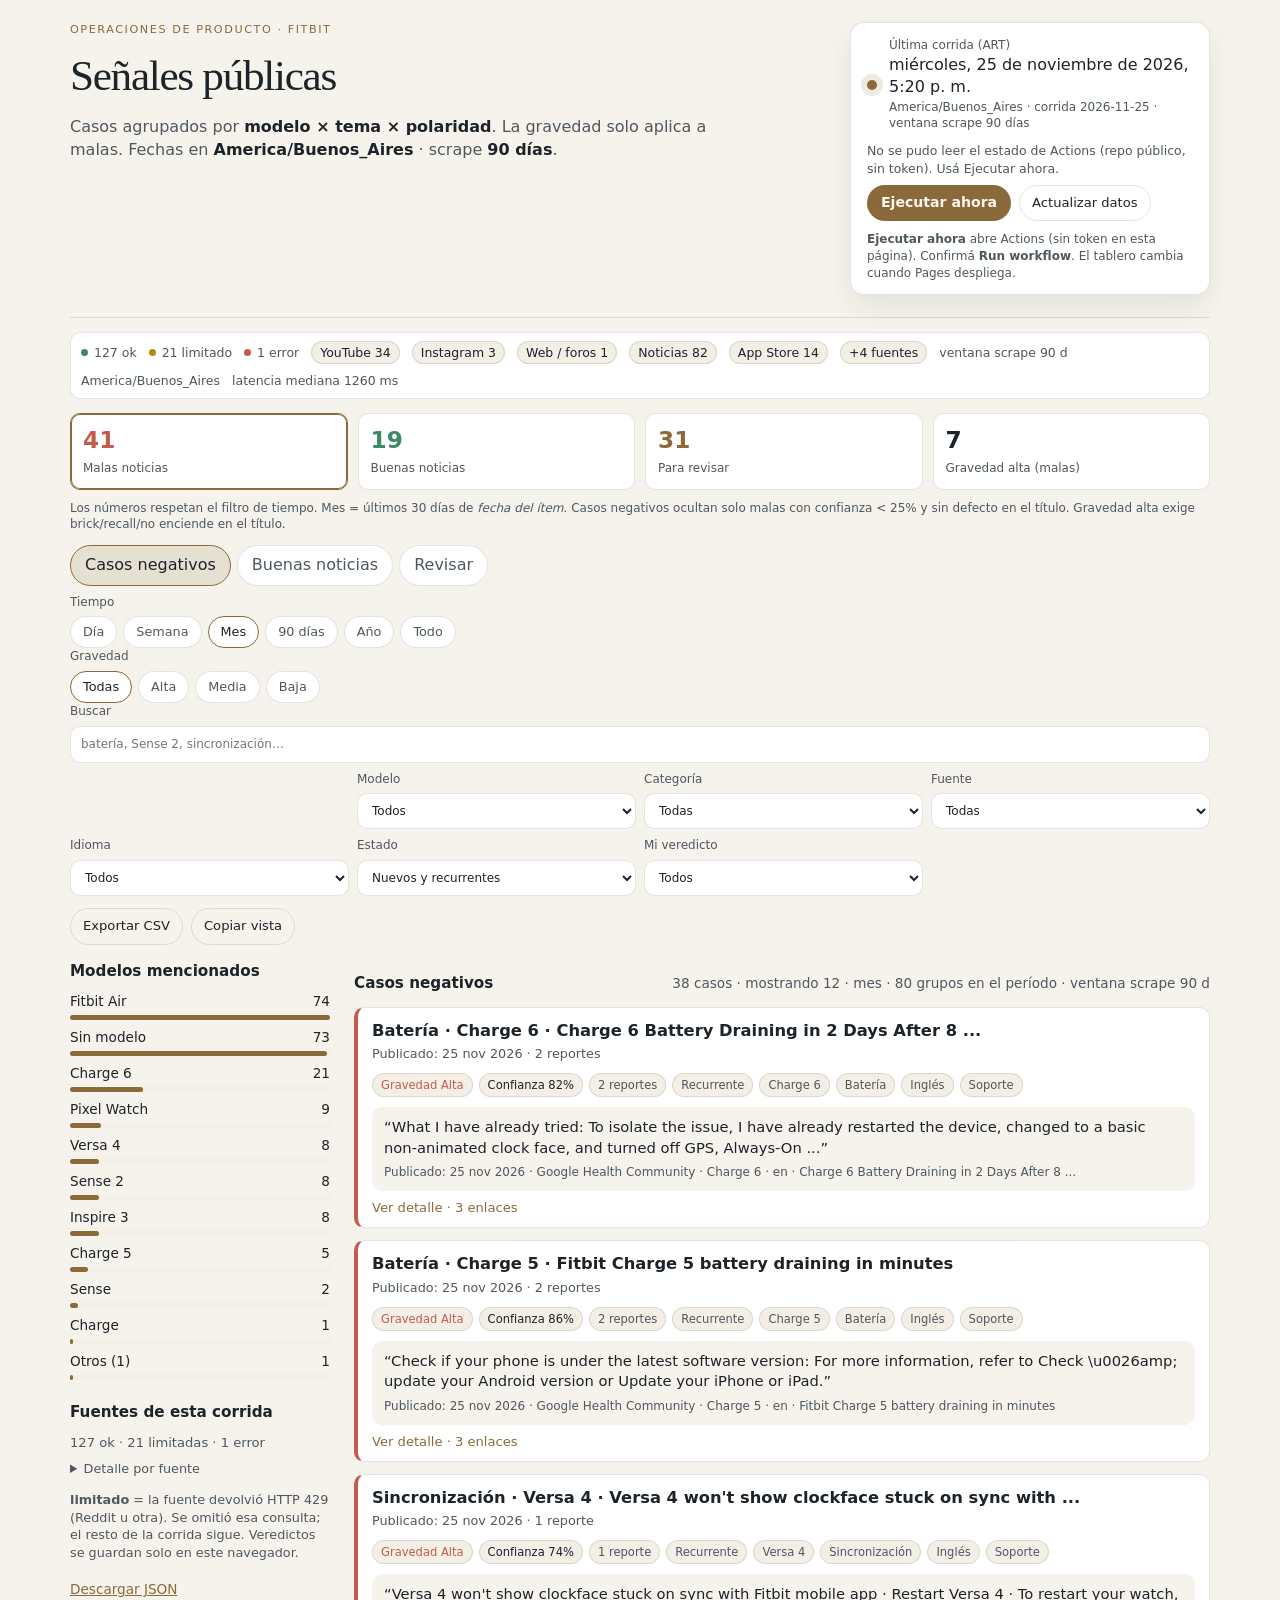
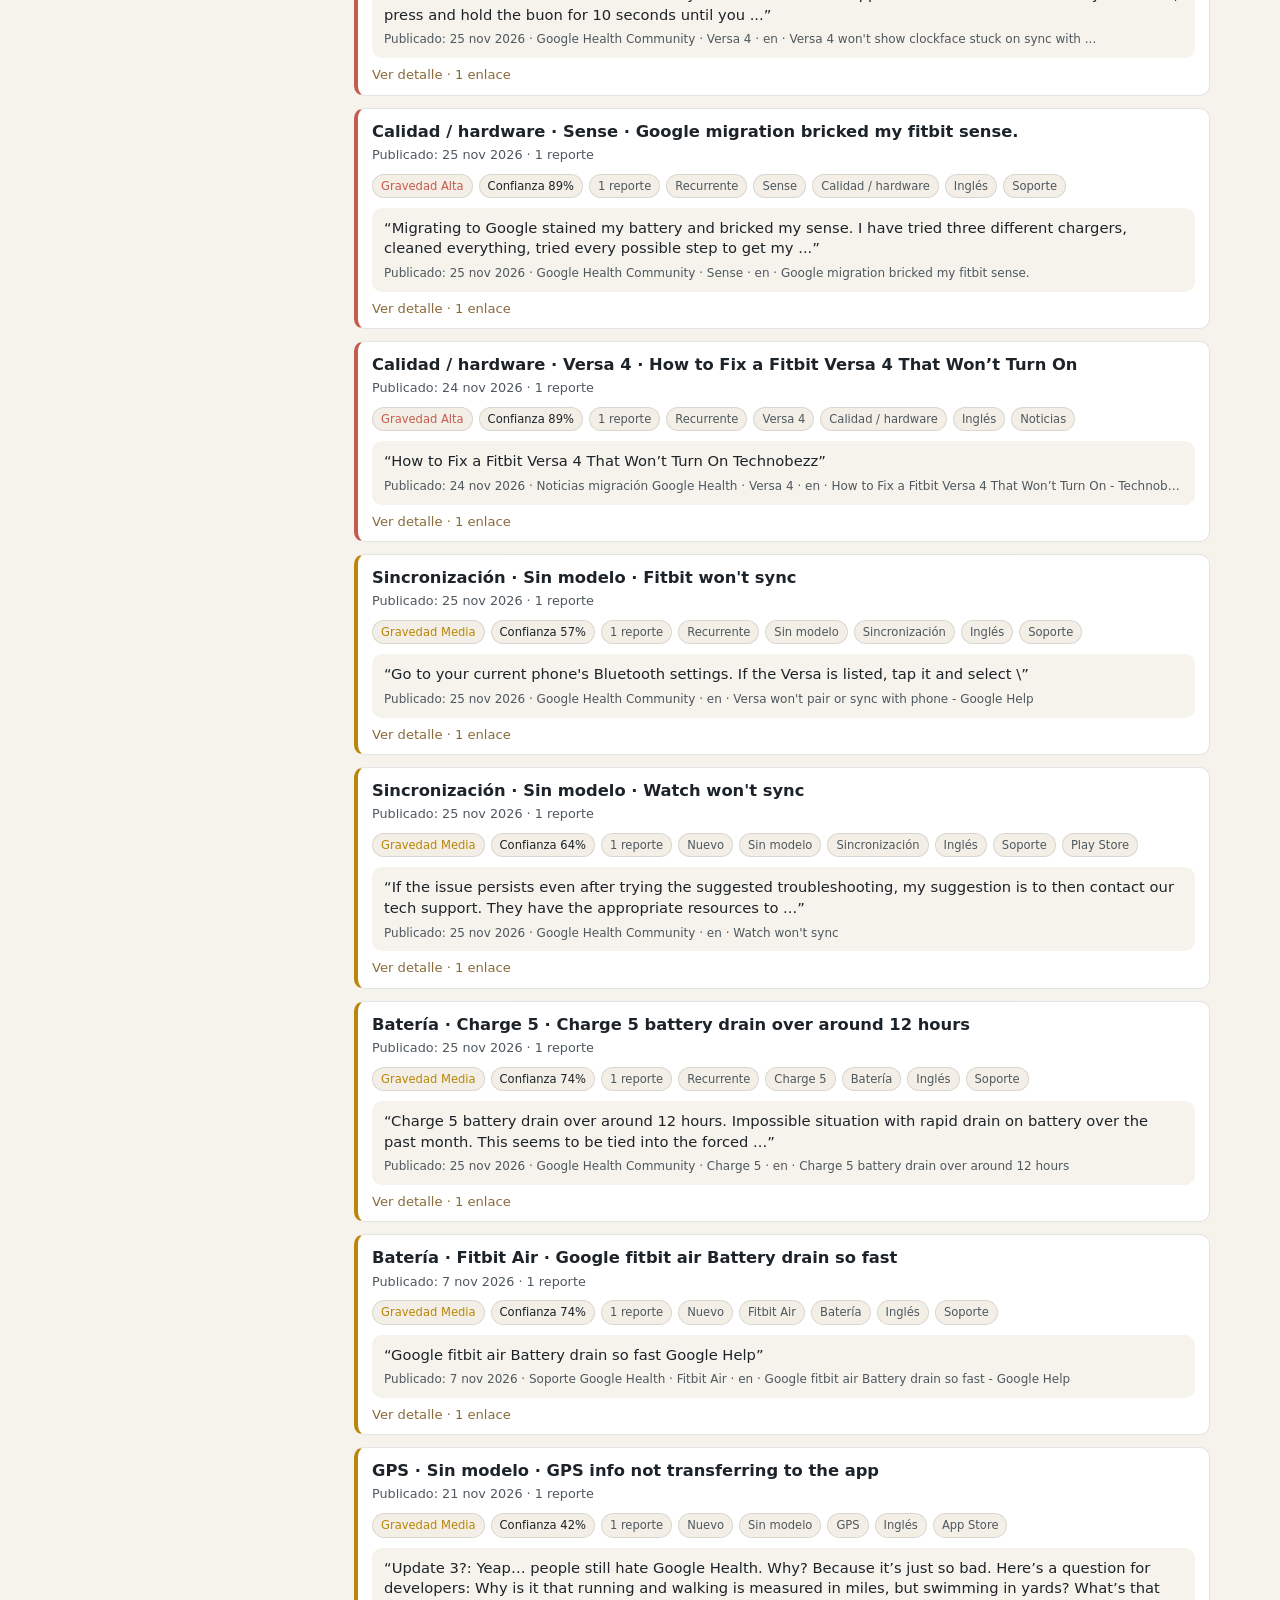
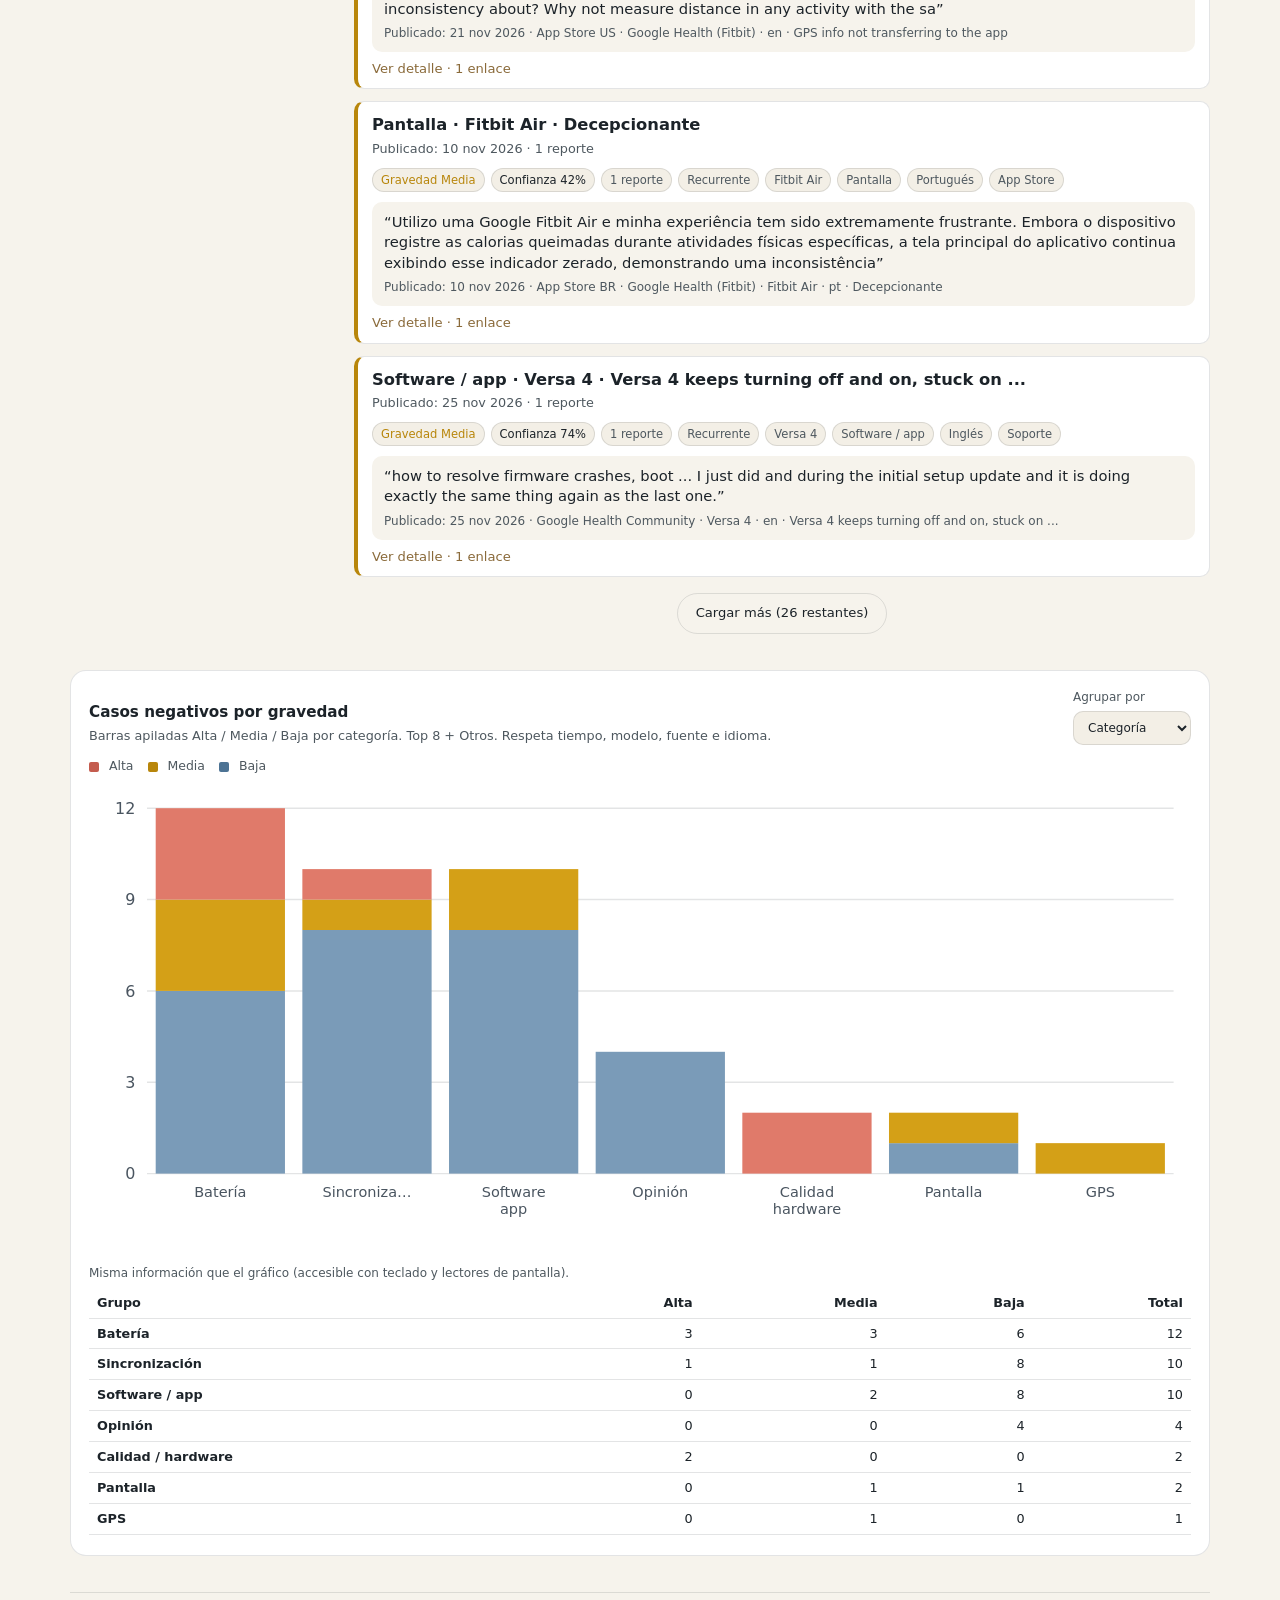
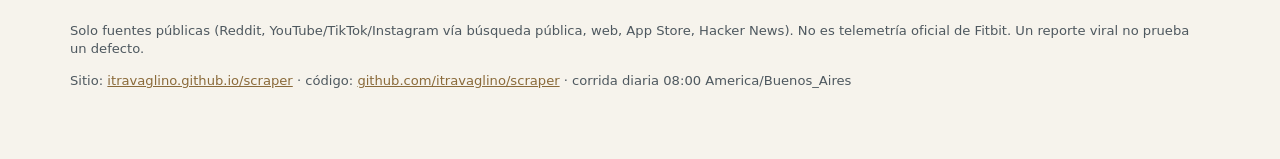
==== commit 46f9f06d: "datos: scrape diario Fitbit 2026-11-25T20:43Z" ====
--- a/site/index.html
+++ b/site/index.html
@@ -27,7 +27,7 @@
           <span class="pulse" aria-hidden="true"></span>
           <div>
             <div class="meta-label">Última corrida (ART)</div>
-            <time id="run-stamp" datetime="2026-11-24T17:57:43-03:00">24 nov 2026, 17:57 America/Buenos_Aires</time>
+            <time id="run-stamp" datetime="2026-11-25T17:20:01-03:00">25 nov 2026, 17:20 America/Buenos_Aires</time>
             <div class="meta-sub" id="run-zone">America/Buenos_Aires · ventana 90 días</div>
           </div>
         </div>
@@ -159,10 +159,10 @@
           <p id="list-count">Cargando vista Mes…</p>
         </div>
         <div id="clusters" class="clusters" aria-busy="true" aria-live="polite">
-          <article class="card alta" data-id="a915a8c10d05c61a"><h3>Sincronización · Versa 4 · Versa 4 won&#x27;t show clockface stuck on sync with ...</h3><p class="case-meta">2026-11-24 · 3 reportes · Sincronización · Versa 4</p><blockquote class="quote">Versa 4 is stuck on screen sync from the Fitbit mobile app. I have done this on google health app however won&#x27;t change to clockface.</blockquote></article>
-<article class="card alta" data-id="73d21af4cde33796"><h3>Batería · Charge 5 · Fitbit Charge 5 battery draining in minutes</h3><p class="case-meta">2026-11-24 · 2 reportes · Batería · Charge 5</p><blockquote class="quote">Check if your phone is under the latest software version: For more information, refer to Check \u0026amp; update your Android version or Update your iPhone or iPad.</blockquote></article>
-<article class="card alta" data-id="1a8d2993cbd5c6a3"><h3>Calidad / hardware · Charge 6 · Recent update bricked my Fitbit Charge 6</h3><p class="case-meta">2026-11-24 · 1 reportes · Calidad / hardware · Charge 6</p><blockquote class="quote">My fitbit sense battery only last like 6 hours after this update, now i cant ... My Inspire 2 has also stopped charging, screen is dead, won&#x27;t charge.</blockquote></article>
-<article class="card alta" data-id="8a1d907497175942"><h3>Calidad / hardware · Sense · Google migration bricked my fitbit sense.</h3><p class="case-meta">2026-11-24 · 1 reportes · Calidad / hardware · Sense</p><blockquote class="quote">Migrating to Google stained my battery and bricked my sense. I have tried three different chargers, cleaned everything, tried every possible step to get my ...</blockquote></article>
+          <article class="card alta" data-id="deb5e42321008bbb"><h3>Batería · Charge 6 · Charge 6 Battery Draining in 2 Days After 8 ...</h3><p class="case-meta">2026-11-25 · 3 reportes · Batería · Charge 6</p><blockquote class="quote">What I have already tried: To isolate the issue, I have already restarted the device, changed to a basic non-animated clock face, and turned off GPS, Always-On ...</blockquote></article>
+<article class="card alta" data-id="73d21af4cde33796"><h3>Batería · Charge 5 · Fitbit Charge 5 battery draining in minutes</h3><p class="case-meta">2026-11-25 · 2 reportes · Batería · Charge 5</p><blockquote class="quote">Check if your phone is under the latest software version: For more information, refer to Check \u0026amp; update your Android version or Update your iPhone or iPad.</blockquote></article>
+<article class="card alta" data-id="a915a8c10d05c61a"><h3>Sincronización · Versa 4 · Versa 4 won&#x27;t show clockface stuck on sync with ...</h3><p class="case-meta">2026-11-25 · 2 reportes · Sincronización · Versa 4</p><blockquote class="quote">Versa 4 won&#x27;t show clockface stuck on sync with Fitbit mobile app · Restart Versa 4 · To restart your watch, press and hold the buon for 10 seconds until you ...</blockquote></article>
+<article class="card alta" data-id="8a1d907497175942"><h3>Calidad / hardware · Sense · Google migration bricked my fitbit sense.</h3><p class="case-meta">2026-11-25 · 1 reportes · Calidad / hardware · Sense</p><blockquote class="quote">Migrating to Google stained my battery and bricked my sense. I have tried three different chargers, cleaned everything, tried every possible step to get my ...</blockquote></article>
 <article class="card alta" data-id="e35465de195a6554"><h3>Calidad / hardware · Versa 4 · How to Fix a Fitbit Versa 4 That Won’t Turn On</h3><p class="case-meta">2026-11-24 · 1 reportes · Calidad / hardware · Versa 4</p><blockquote class="quote">How to Fix a Fitbit Versa 4 That Won’t Turn On Technobezz</blockquote></article>
 <article class="card alta" data-id="3e48e1bf084d7112"><h3>Sincronización · Inspire 2 · Incredibly frustrating</h3><p class="case-meta">2026-10-27 · 1 reportes · Sincronización · Inspire 2</p><blockquote class="quote">Since the switch from Fitbit I’ve had a range of issues. 
 
@@ -229,7 +229,7 @@
     </footer>
   </div>
   <button type="button" class="btn-top" id="btn-top" hidden>Volver arriba</button>
-  <script>window.FITBIT_SEED={"generated_at":"2026-11-24T17:57:43-03:00","generated_at_utc":"2026-11-24T20:57:43+00:00","timezone":"America/Buenos_Aires","run_id":"2026-11-24","scrape_window_days":90,"github_repo":"itravaglino/scraper","github_workflow":"daily.yml","run_workflow_url":"https://github.com/itravaglino/scraper/actions/workflows/daily.yml","summary":{"reports":254,"clusters":224,"clusters_mala":90,"clusters_buena":42,"new_clusters":77,"recurring_clusters":147,"by_model":{"Sin modelo":91,"Fitbit Air":84,"Charge 6":30,"Pixel Watch":11,"Sense 2":10,"Inspire 3":9,"Charge 5":8,"Versa 4":8,"Inspire 2":3,"Sense":2,"Charge":2,"Charge 2":1},"by_severity":{"media":24,"alta":14,"baja":61},"by_polarity":{"buena":46,"revisar":109,"mala":99},"by_language":{"en":208,"es":11,"pt":7,"fr":6,"de":13,"it":4,"nl":2,"ja":3},"by_category":{"sincronizacion":77,"bateria":23,"software":32,"calidad":7,"opinion":94,"pantalla":9,"gps":3,"correa":3,"ritmo_cardiaco":4,"carga":2},"by_source":{"9to5Google RSS":2,"TechRadar RSS":1,"Google Health Community":38,"Noticias web (EN-US)":7,"Noticias web (EN-GB)":17,"Noticias web (EN-CA)":3,"Noticias web (EN-IN)":4,"Noticias web (ES-MX)":1,"Noticias web (PT)":4,"Noticias web (FR)":4,"Noticias web (DE)":8,"Noticias web (IT)":2,"Noticias web (NL)":2,"Noticias migración Google Health":9,"Noticias outage Fitbit":2,"Foros / soporte (web)":1,"community.fitbit.com":2,"Soporte Google Health":62,"9to5Google (News)":1,"Android Central (News)":2,"The Verge (News)":1,"Android Authority (News)":2,"TechRadar (News)":3,"gadgetsandwearables (News)":4,"Noticias positivas (EN)":2,"Bing News migración":1,"Noticias Charge 6":4,"Noticias Versa 4":1,"Noticias Fitbit Air":2,"Noticias Fitbit Air (ES)":2,"X / Twitter (Google News)":7,"YouTube (búsqueda pública)":2,"YouTube ES":1,"YouTube PT":2,"YouTube DE":4,"YouTube JA":2,"YouTube elogios":21,"TikTok ES":2,"Instagram ES":3,"App Store US · Google Health (Fitbit)":1,"App Store GB · Google Health (Fitbit)":1,"App Store CA · Google Health (Fitbit)":1,"App Store AU · Google Health (Fitbit)":1,"App Store ES · Google Health (Fitbit)":1,"App Store AR · Google Health (Fitbit)":1,"App Store MX · Google Health (Fitbit)":1,"App Store BR · Google Health (Fitbit)":1,"App Store FR · Google Health (Fitbit)":1,"App Store DE · Google Health (Fitbit)":1,"App Store IT · Google Health (Fitbit)":1,"App Store JP · Google Health (Fitbit)":1,"App Store IN · Google Health (Fitbit)":1,"App Store NL · Google Health (Fitbit)":1,"Play Store AU · Google Health (Fitbit)":1,"Hacker News":1},"by_kind":{"news":91,"support":102,"web":1,"x":7,"youtube":32,"tiktok":2,"instagram":3,"itunes":14,"playstore":1,"hackernews":1},"sources_ok":127,"sources_limited":21,"sources_error":1},"sources":[{"id":"rss_verge","label":"The Verge RSS","kind":"news","ok":true,"state":"ok","kept":0,"fetched":10,"latency_ms":102},{"id":"rss_androidauthority","label":"Android Authority RSS","kind":"news","ok":true,"state":"ok","kept":0,"fetched":80,"latency_ms":1287},{"id":"rss_androidpolice","label":"Android Police RSS","kind":"news","ok":true,"state":"ok","kept":0,"fetched":10,"latency_ms":1365},{"id":"rss_9to5google","label":"9to5Google RSS","kind":"news","ok":true,"state":"ok","kept":2,"fetched":100,"latency_ms":1133},{"id":"rss_techradar","label":"TechRadar RSS","kind":"news","ok":true,"state":"ok","kept":1,"fetched":50,"latency_ms":1396},{"id":"rss_gadgetsandwearables","label":"gadgetsandwearables RSS","kind":"news","ok":true,"state":"ok","kept":0,"fetched":10,"latency_ms":986},{"id":"rss_wareable","label":"Wareable RSS","kind":"news","ok":false,"state":"skip","kept":0,"fetched":0,"error":"Fuente no disponible (HTTP 403)","latency_ms":1015},{"id":"rss_androidcentral","label":"Android Central RSS","kind":"news","ok":true,"state":"ok","kept":0,"fetched":50,"latency_ms":1594},{"id":"ghealth_community_html","label":"Google Health Community","kind":"support","ok":true,"state":"ok","kept":38,"fetched":48,"latency_ms":15103},{"id":"gnews_en","label":"Noticias web (EN-US)","kind":"news","ok":true,"state":"ok","kept":7,"fetched":55,"latency_ms":691},{"id":"gnews_uk","label":"Noticias web (EN-GB)","kind":"news","ok":true,"state":"ok","kept":17,"fetched":100,"latency_ms":1595},{"id":"gnews_ca","label":"Noticias web (EN-CA)","kind":"news","ok":true,"state":"ok","kept":3,"fetched":59,"latency_ms":854},{"id":"gnews_au","label":"Noticias web (EN-AU)","kind":"news","ok":true,"state":"ok","kept":0,"fetched":59,"latency_ms":1174},{"id":"gnews_in","label":"Noticias web (EN-IN)","kind":"news","ok":true,"state":"ok","kept":4,"fetched":100,"latency_ms":1572},{"id":"gnews_es","label":"Noticias web (ES-AR)","kind":"news","ok":true,"state":"ok","kept":0,"fetched":54,"latency_ms":760},{"id":"gnews_mx","label":"Noticias web (ES-MX)","kind":"news","ok":true,"state":"ok","kept":1,"fetched":100,"latency_ms":1566},{"id":"gnews_es_es","label":"Noticias web (ES-ES)","kind":"news","ok":true,"state":"ok","kept":0,"fetched":100,"latency_ms":1314},{"id":"gnews_pt","label":"Noticias web (PT)","kind":"news","ok":true,"state":"ok","kept":4,"fetched":78,"latency_ms":943},{"id":"gnews_fr","label":"Noticias web (FR)","kind":"news","ok":true,"state":"ok","kept":4,"fetched":78,"latency_ms":1241},{"id":"gnews_de","label":"Noticias web (DE)","kind":"news","ok":true,"state":"ok","kept":8,"fetched":96,"latency_ms":1373},{"id":"gnews_it","label":"Noticias web (IT)","kind":"news","ok":true,"state":"ok","kept":2,"fetched":76,"latency_ms":1015},{"id":"gnews_nl","label":"Noticias web (NL)","kind":"news","ok":true,"state":"ok","kept":2,"fetched":32,"latency_ms":793},{"id":"gnews_ja","label":"Noticias web (JA)","kind":"news","ok":true,"state":"ok","kept":0,"fetched":49,"latency_ms":1263},{"id":"gnews_ko","label":"Noticias web (KO)","kind":"news","ok":true,"state":"ok","kept":0,"fetched":9,"latency_ms":913},{"id":"gnews_migration","label":"Noticias migración Google Health","kind":"news","ok":true,"state":"ok","kept":9,"fetched":100,"latency_ms":1974},{"id":"gnews_outage","label":"Noticias outage Fitbit","kind":"news","ok":true,"state":"ok","kept":2,"fetched":24,"latency_ms":537},{"id":"gnews_forums","label":"Foros / soporte (web)","kind":"web","ok":true,"state":"ok","kept":1,"fetched":76,"latency_ms":1639},{"id":"gnews_community_fitbit","label":"community.fitbit.com","kind":"support","ok":true,"state":"ok","kept":2,"fetched":100,"latency_ms":1443},{"id":"gnews_support_googlehealth","label":"Soporte Google Health","kind":"support","ok":true,"state":"ok","kept":62,"fetched":100,"latency_ms":1069},{"id":"gnews_support_google","label":"Soporte Google","kind":"support","ok":true,"state":"ok","kept":0,"fetched":70,"latency_ms":974},{"id":"gnews_xda","label":"XDA Forums","kind":"web","ok":true,"state":"ok","kept":0,"fetched":100,"latency_ms":1535},{"id":"gnews_9to5","label":"9to5Google (News)","kind":"news","ok":true,"state":"ok","kept":1,"fetched":100,"latency_ms":942},{"id":"gnews_androidcentral","label":"Android Central (News)","kind":"news","ok":true,"state":"ok","kept":2,"fetched":100,"latency_ms":1419},{"id":"gnews_verge","label":"The Verge (News)","kind":"news","ok":true,"state":"ok","kept":1,"fetched":25,"latency_ms":504},{"id":"gnews_androidauthority","label":"Android Authority (News)","kind":"news","ok":true,"state":"ok","kept":2,"fetched":78,"latency_ms":1543},{"id":"gnews_techradar","label":"TechRadar (News)","kind":"news","ok":true,"state":"ok","kept":3,"fetched":100,"latency_ms":1230},{"id":"gnews_gadgets","label":"gadgetsandwearables (News)","kind":"news","ok":true,"state":"ok","kept":4,"fetched":52,"latency_ms":972},{"id":"gnews_downdetector","label":"Downdetector / outage","kind":"web","ok":true,"state":"ok","kept":0,"fetched":0,"latency_ms":906},{"id":"gnews_praise","label":"Noticias positivas (EN)","kind":"news","ok":true,"state":"ok","kept":2,"fetched":29,"latency_ms":1447},{"id":"bing_news_en","label":"Bing News (EN)","kind":"news","ok":true,"state":"ok","kept":0,"fetched":0,"latency_ms":985},{"id":"bing_news_problem","label":"Bing News problemas","kind":"news","ok":true,"state":"ok","kept":0,"fetched":4,"latency_ms":1234},{"id":"bing_news_es","label":"Bing News (ES)","kind":"news","ok":true,"state":"ok","kept":0,"fetched":5,"latency_ms":1267},{"id":"bing_news_de","label":"Bing News (DE)","kind":"news","ok":true,"state":"ok","kept":0,"fetched":4,"latency_ms":1136},{"id":"bing_news_migration","label":"Bing News migración","kind":"news","ok":true,"state":"ok","kept":1,"fetched":11,"latency_ms":1296},{"id":"gnews_model_charge_6","label":"Noticias Charge 6","kind":"news","ok":true,"state":"ok","kept":4,"fetched":75,"latency_ms":1652},{"id":"gnews_model_charge_6_es","label":"Noticias Charge 6 (ES)","kind":"news","ok":true,"state":"ok","kept":0,"fetched":8,"latency_ms":720},{"id":"gnews_model_charge_5","label":"Noticias Charge 5","kind":"news","ok":true,"state":"ok","kept":0,"fetched":9,"latency_ms":1172},{"id":"gnews_model_charge_5_es","label":"Noticias Charge 5 (ES)","kind":"news","ok":true,"state":"ok","kept":0,"fetched":3,"latency_ms":1138},{"id":"gnews_model_charge_4","label":"Noticias Charge 4","kind":"news","ok":true,"state":"ok","kept":0,"fetched":10,"latency_ms":1335},{"id":"gnews_model_charge_4_es","label":"Noticias Charge 4 (ES)","kind":"news","ok":true,"state":"ok","kept":0,"fetched":1,"latency_ms":1091},{"id":"gnews_model_sense_2","label":"Noticias Sense 2","kind":"news","ok":true,"state":"ok","kept":0,"fetched":10,"latency_ms":1254},{"id":"gnews_model_sense_2_es","label":"Noticias Sense 2 (ES)","kind":"news","ok":true,"state":"ok","kept":0,"fetched":7,"latency_ms":1207},{"id":"gnews_model_inspire_3","label":"Noticias Inspire 3","kind":"news","ok":true,"state":"ok","kept":0,"fetched":16,"latency_ms":1233},{"id":"gnews_model_inspire_3_es","label":"Noticias Inspire 3 (ES)","kind":"news","ok":true,"state":"ok","kept":0,"fetched":2,"latency_ms":1095},{"id":"gnews_model_versa_4","label":"Noticias Versa 4","kind":"news","ok":true,"state":"ok","kept":1,"fetched":14,"latency_ms":1313},{"id":"gnews_model_versa_4_es","label":"Noticias Versa 4 (ES)","kind":"news","ok":true,"state":"ok","kept":0,"fetched":7,"latency_ms":1142},{"id":"gnews_model_versa_3","label":"Noticias Versa 3","kind":"news","ok":true,"state":"ok","kept":0,"fetched":9,"latency_ms":1245},{"id":"gnews_model_versa_3_es","label":"Noticias Versa 3 (ES)","kind":"news","ok":true,"state":"ok","kept":0,"fetched":6,"latency_ms":1142},{"id":"gnews_model_fitbit_air","label":"Noticias Fitbit Air","kind":"news","ok":true,"state":"ok","kept":2,"fetched":70,"latency_ms":1705},{"id":"gnews_model_fitbit_air_es","label":"Noticias Fitbit Air (ES)","kind":"news","ok":true,"state":"ok","kept":2,"fetched":29,"latency_ms":851},{"id":"gnews_model_ace_3","label":"Noticias Ace 3","kind":"news","ok":true,"state":"ok","kept":0,"fetched":6,"latency_ms":1050},{"id":"gnews_model_ace_3_es","label":"Noticias Ace 3 (ES)","kind":"news","ok":true,"state":"ok","kept":0,"fetched":0,"latency_ms":1114},{"id":"gnews_gh_pt","label":"Noticias Google Health (PT)","kind":"news","ok":true,"state":"ok","kept":0,"fetched":9,"latency_ms":1276},{"id":"gnews_gh_fr","label":"Noticias Google Health (FR)","kind":"news","ok":true,"state":"ok","kept":0,"fetched":10,"latency_ms":1206},{"id":"gnews_gh_de","label":"Noticias Google Health (DE)","kind":"news","ok":true,"state":"ok","kept":0,"fetched":24,"latency_ms":1351},{"id":"gnews_gh_it","label":"Noticias Google Health (IT)","kind":"news","ok":true,"state":"ok","kept":0,"fetched":43,"latency_ms":1342},{"id":"gnews_gh_ja","label":"Noticias Google Health (JA)","kind":"news","ok":true,"state":"ok","kept":0,"fetched":9,"latency_ms":914},{"id":"gnews_x","label":"X / Twitter (Google News)","kind":"x","ok":true,"state":"ok","kept":7,"fetched":56,"latency_ms":1750},{"id":"gnews_twitter","label":"Twitter.com (Google News)","kind":"x","ok":true,"state":"ok","kept":0,"fetched":1,"latency_ms":577},{"id":"nitter_fitbit","label":"X (RSS bridge)","kind":"x","ok":false,"state":"error","kept":0,"fetched":0,"error":"HTTP 451 ","latency_ms":18240},{"id":"youtube_gnews","label":"YouTube (búsqueda pública)","kind":"youtube","ok":true,"state":"ok","kept":2,"fetched":100,"latency_ms":1944},{"id":"youtube_gnews_es","label":"YouTube ES","kind":"youtube","ok":true,"state":"ok","kept":1,"fetched":66,"latency_ms":827},{"id":"youtube_gnews_pt","label":"YouTube PT","kind":"youtube","ok":true,"state":"ok","kept":2,"fetched":100,"latency_ms":1283},{"id":"youtube_gnews_fr","label":"YouTube FR","kind":"youtube","ok":true,"state":"ok","kept":0,"fetched":36,"latency_ms":818},{"id":"youtube_gnews_de","label":"YouTube DE","kind":"youtube","ok":true,"state":"ok","kept":4,"fetched":41,"latency_ms":1257},{"id":"youtube_gnews_ja","label":"YouTube JA","kind":"youtube","ok":true,"state":"ok","kept":2,"fetched":70,"latency_ms":1279},{"id":"youtube_praise","label":"YouTube elogios","kind":"youtube","ok":true,"state":"ok","kept":21,"fetched":99,"latency_ms":1612},{"id":"tiktok_gnews","label":"TikTok (búsqueda pública)","kind":"tiktok","ok":true,"state":"ok","kept":0,"fetched":84,"latency_ms":1203},{"id":"tiktok_gnews_es","label":"TikTok ES","kind":"tiktok","ok":true,"state":"ok","kept":2,"fetched":100,"latency_ms":1220},{"id":"tiktok_gnews_pt","label":"TikTok PT","kind":"tiktok","ok":true,"state":"ok","kept":0,"fetched":100,"latency_ms":1123},{"id":"instagram_gnews","label":"Instagram (búsqueda pública)","kind":"instagram","ok":true,"state":"ok","kept":0,"fetched":70,"latency_ms":1091},{"id":"instagram_gnews_es","label":"Instagram ES","kind":"instagram","ok":true,"state":"ok","kept":3,"fetched":76,"latency_ms":1585},{"id":"instagram_gnews_pt","label":"Instagram PT","kind":"instagram","ok":true,"state":"ok","kept":0,"fetched":100,"latency_ms":919},{"id":"itunes_us_462638897","label":"App Store US · Google Health (Fitbit)","kind":"itunes","ok":true,"state":"ok","kept":1,"fetched":150,"latency_ms":3338},{"id":"itunes_gb_462638897","label":"App Store GB · Google Health (Fitbit)","kind":"itunes","ok":true,"state":"ok","kept":1,"fetched":150,"latency_ms":3660},{"id":"itunes_ca_462638897","label":"App Store CA · Google Health (Fitbit)","kind":"itunes","ok":true,"state":"ok","kept":1,"fetched":150,"latency_ms":3715},{"id":"itunes_au_462638897","label":"App Store AU · Google Health (Fitbit)","kind":"itunes","ok":true,"state":"ok","kept":1,"fetched":150,"latency_ms":3605},{"id":"itunes_es_462638897","label":"App Store ES · Google Health (Fitbit)","kind":"itunes","ok":true,"state":"ok","kept":1,"fetched":150,"latency_ms":3337},{"id":"itunes_ar_462638897","label":"App Store AR · Google Health (Fitbit)","kind":"itunes","ok":true,"state":"ok","kept":1,"fetched":150,"latency_ms":3645},{"id":"itunes_mx_462638897","label":"App Store MX · Google Health (Fitbit)","kind":"itunes","ok":true,"state":"ok","kept":1,"fetched":150,"latency_ms":3607},{"id":"itunes_br_462638897","label":"App Store BR · Google Health (Fitbit)","kind":"itunes","ok":true,"state":"ok","kept":1,"fetched":150,"latency_ms":3672},{"id":"itunes_fr_462638897","label":"App Store FR · Google Health (Fitbit)","kind":"itunes","ok":true,"state":"ok","kept":1,"fetched":150,"latency_ms":3854},{"id":"itunes_de_462638897","label":"App Store DE · Google Health (Fitbit)","kind":"itunes","ok":true,"state":"ok","kept":1,"fetched":150,"latency_ms":3455},{"id":"itunes_it_462638897","label":"App Store IT · Google Health (Fitbit)","kind":"itunes","ok":true,"state":"ok","kept":1,"fetched":150,"latency_ms":3489},{"id":"itunes_jp_462638897","label":"App Store JP · Google Health (Fitbit)","kind":"itunes","ok":true,"state":"ok","kept":1,"fetched":150,"latency_ms":3615},{"id":"itunes_in_462638897","label":"App Store IN · Google Health (Fitbit)","kind":"itunes","ok":true,"state":"ok","kept":1,"fetched":150,"latency_ms":3579},{"id":"itunes_nl_462638897","label":"App Store NL · Google Health (Fitbit)","kind":"itunes","ok":true,"state":"ok","kept":1,"fetched":100,"latency_ms":3262},{"id":"itunes_us_1621113388","label":"App Store US · Fitbit Ace","kind":"itunes","ok":true,"state":"ok","kept":0,"fetched":58,"latency_ms":3648},{"id":"itunes_gb_1621113388","label":"App Store GB · Fitbit Ace","kind":"itunes","ok":true,"state":"ok","kept":0,"fetched":0,"latency_ms":1047},{"id":"itunes_ca_1621113388","label":"App Store CA · Fitbit Ace","kind":"itunes","ok":true,"state":"ok","kept":0,"fetched":3,"latency_ms":1283},{"id":"itunes_au_1621113388","label":"App Store AU · Fitbit Ace","kind":"itunes","ok":true,"state":"ok","kept":0,"fetched":3,"latency_ms":1206},{"id":"itunes_es_1621113388","label":"App Store ES · Fitbit Ace","kind":"itunes","ok":true,"state":"ok","kept":0,"fetched":0,"latency_ms":1237},{"id":"itunes_ar_1621113388","label":"App Store AR · Fitbit Ace","kind":"itunes","ok":true,"state":"ok","kept":0,"fetched":0,"latency_ms":1128},{"id":"itunes_mx_1621113388","label":"App Store MX · Fitbit Ace","kind":"itunes","ok":true,"state":"ok","kept":0,"fetched":0,"latency_ms":1155},{"id":"itunes_br_1621113388","label":"App Store BR · Fitbit Ace","kind":"itunes","ok":true,"state":"ok","kept":0,"fetched":0,"latency_ms":1306},{"id":"itunes_fr_1621113388","label":"App Store FR · Fitbit Ace","kind":"itunes","ok":true,"state":"ok","kept":0,"fetched":0,"latency_ms":1268},{"id":"itunes_de_1621113388","label":"App Store DE · Fitbit Ace","kind":"itunes","ok":true,"state":"ok","kept":0,"fetched":0,"latency_ms":1157},{"id":"itunes_it_1621113388","label":"App Store IT · Fitbit Ace","kind":"itunes","ok":true,"state":"ok","kept":0,"fetched":0,"latency_ms":1167},{"id":"itunes_jp_1621113388","label":"App Store JP · Fitbit Ace","kind":"itunes","ok":true,"state":"ok","kept":0,"fetched":0,"latency_ms":1084},{"id":"itunes_in_1621113388","label":"App Store IN · Fitbit Ace","kind":"itunes","ok":true,"state":"ok","kept":0,"fetched":0,"latency_ms":1197},{"id":"itunes_nl_1621113388","label":"App Store NL · Fitbit Ace","kind":"itunes","ok":true,"state":"ok","kept":0,"fetched":0,"latency_ms":1554},{"id":"play_us_com_fitbit_FitbitMobile","label":"Play Store US · Google Health (Fitbit)","kind":"playstore","ok":true,"state":"ok","kept":0,"fetched":3,"latency_ms":920},{"id":"play_gb_com_fitbit_FitbitMobile","label":"Play Store GB · Google Health (Fitbit)","kind":"playstore","ok":true,"state":"ok","kept":0,"fetched":3,"latency_ms":1278},{"id":"play_ca_com_fitbit_FitbitMobile","label":"Play Store CA · Google Health (Fitbit)","kind":"playstore","ok":true,"state":"ok","kept":0,"fetched":3,"latency_ms":1136},{"id":"play_au_com_fitbit_FitbitMobile","label":"Play Store AU · Google Health (Fitbit)","kind":"playstore","ok":true,"state":"ok","kept":1,"fetched":3,"latency_ms":1206},{"id":"play_es_com_fitbit_FitbitMobile","label":"Play Store ES · Google Health (Fitbit)","kind":"playstore","ok":true,"state":"ok","kept":0,"fetched":3,"latency_ms":1287},{"id":"play_ar_com_fitbit_FitbitMobile","label":"Play Store AR · Google Health (Fitbit)","kind":"playstore","ok":true,"state":"ok","kept":0,"fetched":3,"latency_ms":1496},{"id":"play_mx_com_fitbit_FitbitMobile","label":"Play Store MX · Google Health (Fitbit)","kind":"playstore","ok":true,"state":"ok","kept":0,"fetched":3,"latency_ms":824},{"id":"play_br_com_fitbit_FitbitMobile","label":"Play Store BR · Google Health (Fitbit)","kind":"playstore","ok":true,"state":"ok","kept":0,"fetched":3,"latency_ms":1851},{"id":"play_fr_com_fitbit_FitbitMobile","label":"Play Store FR · Google Health (Fitbit)","kind":"playstore","ok":true,"state":"ok","kept":0,"fetched":3,"latency_ms":637},{"id":"play_de_com_fitbit_FitbitMobile","label":"Play Store DE · Google Health (Fitbit)","kind":"playstore","ok":true,"state":"ok","kept":0,"fetched":3,"latency_ms":1096},{"id":"play_it_com_fitbit_FitbitMobile","label":"Play Store IT · Google Health (Fitbit)","kind":"playstore","ok":true,"state":"ok","kept":0,"fetched":3,"latency_ms":1178},{"id":"play_jp_com_fitbit_FitbitMobile","label":"Play Store JP · Google Health (Fitbit)","kind":"playstore","ok":true,"state":"ok","kept":0,"fetched":3,"latency_ms":1211},{"id":"play_in_com_fitbit_FitbitMobile","label":"Play Store IN · Google Health (Fitbit)","kind":"playstore","ok":true,"state":"ok","kept":0,"fetched":3,"latency_ms":1184},{"id":"play_nl_com_fitbit_FitbitMobile","label":"Play Store NL · Google Health (Fitbit)","kind":"playstore","ok":true,"state":"ok","kept":0,"fetched":3,"latency_ms":1476},{"id":"hn_fitbit","label":"Hacker News","kind":"hackernews","ok":true,"state":"ok","kept":1,"fetched":8,"latency_ms":4260},{"id":"hn_fitbit_comments","label":"Hacker News comentarios","kind":"hackernews","ok":true,"state":"ok","kept":0,"fetched":50,"latency_ms":3841},{"id":"hn_google_health","label":"Hacker News Google Health","kind":"hackernews","ok":true,"state":"ok","kept":0,"fetched":1,"latency_ms":3615},{"id":"hn_fitbit_bug","label":"Hacker News bugs","kind":"hackernews","ok":true,"state":"ok","kept":0,"fetched":0,"latency_ms":2487},{"id":"reddit_fitbit_new","label":"Reddit r/fitbit new","kind":"reddit","ok":false,"state":"skip","kept":0,"fetched":0,"error":"Fuente no encontrada (HTTP 404)","latency_ms":5623},{"id":"reddit_fitbit_top_week","label":"Reddit r/fitbit top semana","kind":"reddit","ok":false,"state":"skip","kept":0,"fetched":0,"error":"Fuente no encontrada (HTTP 404)","latency_ms":28082},{"id":"reddit_fitbit_top_month","label":"Reddit r/fitbit top mes","kind":"reddit","ok":false,"state":"skip","kept":0,"fetched":0,"error":"Fuente no encontrada (HTTP 404)","latency_ms":68213},{"id":"reddit_googlehealthfitbit","label":"Reddit r/GoogleHealthFitbit","kind":"reddit","ok":false,"state":"skip","kept":0,"fetched":0,"error":"Fuente no encontrada (HTTP 404)","latency_ms":68203},{"id":"reddit_googlehealthapp","label":"Reddit r/GoogleHealthApp","kind":"reddit","ok":false,"state":"skip","kept":0,"fetched":0,"error":"Fuente no encontrada (HTTP 404)","latency_ms":68325},{"id":"reddit_fitbitair","label":"Reddit r/FitbitAir","kind":"reddit","ok":false,"state":"skip","kept":0,"fetched":0,"error":"Fuente no encontrada (HTTP 404)","latency_ms":28142},{"id":"reddit_googlepixelwatch","label":"Reddit r/GooglePixelWatch","kind":"reddit","ok":false,"state":"skip","kept":0,"fetched":0,"error":"Fuente no encontrada (HTTP 404)","latency_ms":68227},{"id":"reddit_pixelwatch","label":"Reddit r/PixelWatch","kind":"reddit","ok":false,"state":"skip","kept":0,"fetched":0,"error":"Fuente no encontrada (HTTP 404)","latency_ms":68208},{"id":"reddit_q_sync","label":"Reddit r/fitbit sync","kind":"reddit","ok":false,"state":"skip","kept":0,"fetched":0,"error":"Fuente no encontrada (HTTP 404)","latency_ms":68243},{"id":"reddit_q_battery","label":"Reddit r/fitbit battery","kind":"reddit","ok":false,"state":"skip","kept":0,"fetched":0,"error":"Fuente no encontrada (HTTP 404)","latency_ms":68206},{"id":"reddit_q_crash","label":"Reddit r/fitbit crash","kind":"reddit","ok":false,"state":"skip","kept":0,"fetched":0,"error":"Fuente no encontrada (HTTP 404)","latency_ms":28134},{"id":"reddit_q_update","label":"Reddit r/fitbit update","kind":"reddit","ok":false,"state":"skip","kept":0,"fetched":0,"error":"Fuente no encontrada (HTTP 404)","latency_ms":68208},{"id":"reddit_q_migration","label":"Reddit r/fitbit Google Health","kind":"reddit","ok":false,"state":"skip","kept":0,"fetched":0,"error":"Fuente no encontrada (HTTP 404)","latency_ms":68166},{"id":"reddit_q_charge","label":"Reddit r/fitbit Charge","kind":"reddit","ok":false,"state":"skip","kept":0,"fetched":0,"error":"Fuente no encontrada (HTTP 404)","latency_ms":68199},{"id":"reddit_q_sense","label":"Reddit r/fitbit Sense","kind":"reddit","ok":false,"state":"skip","kept":0,"fetched":0,"error":"Fuente no encontrada (HTTP 404)","latency_ms":68204},{"id":"reddit_q_inspire","label":"Reddit r/fitbit Inspire","kind":"reddit","ok":false,"state":"skip","kept":0,"fetched":0,"error":"Fuente no encontrada (HTTP 404)","latency_ms":28095},{"id":"reddit_q_versa","label":"Reddit r/fitbit Versa","kind":"reddit","ok":false,"state":"skip","kept":0,"fetched":0,"error":"Fuente no encontrada (HTTP 404)","latency_ms":68205},{"id":"reddit_q_air","label":"Reddit r/fitbit Air","kind":"reddit","ok":false,"state":"skip","kept":0,"fetched":0,"error":"Fuente no encontrada (HTTP 404)","latency_ms":68206},{"id":"reddit_global_search","label":"Reddit (búsqueda Fitbit)","kind":"reddit","ok":false,"state":"skip","kept":0,"fetched":0,"error":"Fuente no encontrada (HTTP 404)","latency_ms":68202},{"id":"reddit_global_x","label":"Reddit (Fitbit X/Twitter)","kind":"reddit","ok":false,"state":"skip","kept":0,"fetched":0,"error":"Fuente no encontrada (HTTP 404)","latency_ms":68176}],"clusters":[{"id":"a915a8c10d05c61a","title":"Sincronización · Versa 4 · Versa 4 won't show clockface stuck on sync with ...","category":"sincronizacion","category_label":"Sincronización","polarity":"mala","polarity_label":"Mala noticia","severity":"alta","confidence":0.78,"issue_stem":"clockface show stuck sync versa","models":["Versa 4"],"languages":["en"],"language_labels":["Inglés"],"source_kinds":["support"],"count":3,"recurring":false,"first_seen":"2026-11-24","last_report_at":"2026-11-24T20:58:00.332185+00:00","seen_runs":1,"engagement":{"score":null,"comments":null,"views":null,"label":null},"engagement_label":null,"sources":["Google Health Community","Soporte Google Health"],"quotes":[{"text":"Versa 4 is stuck on screen sync from the Fitbit mobile app. I have done this on google health app however won't change to clockface.","url":"https://support.google.com/googlehealth/thread/459887899","source":"Google Health Community","source_kind":"support","title":"Versa 4 won't show clockface stuck on sync with ...","created_at":"2026-11-24T20:58:00.332185+00:00","language":"en","model":"Versa 4","engagement":{"score":null,"comments":null,"views":null,"label":null},"engagement_label":null,"confidence":0.86},{"text":"Versa 4 won’t show clockface stuck on sync with Fitbit mobile app - Google Health Community Google Help","url":"https://news.google.com/rss/articles/CBMihAFBVV95cUxON09PYWZfZDhXVnRRaE50V2ppbVlZSXFkWFdoWVJ5RFJHaUpxeUhwbGE0WmQ4TmYyZU9jcFlwRFB5WlZtdnJkcFJtNTB3UWZINXU4OUtVUzh2bWJBTFY2M3VULThIQ003NzBKRm5ja0xCREoyZE8xejh3ZUI1Wkt4UE00QTQ?oc=5","source":"Soporte Google Health","source_kind":"support","title":"Versa 4 won’t show clockface stuck on sync with Fitbit mobile app - Google Health Community - Google Help","created_at":"2026-09-14T03:24:56+00:00","language":"en","model":"Versa 4","engagement":{"score":null,"comments":null,"views":null,"label":null},"engagement_label":null,"confidence":0.86},{"text":"Stuck at Sync from the Fitbit mobile app in versa 4 for several weeks Google Help","url":"https://news.google.com/rss/articles/[base64]?oc=5","source":"Soporte Google Health","source_kind":"support","title":"Stuck at Sync from the Fitbit mobile app in versa 4 for several weeks - Google Help","created_at":"2026-09-19T07:00:00+00:00","language":"en","model":"Versa 4","engagement":{"score":null,"comments":null,"views":null,"label":null},"engagement_label":null,"confidence":0.62}],"reports":[{"id":"63284f623ef29abf","title":"Versa 4 won't show clockface stuck on sync with ...","url":"https://support.google.com/googlehealth/thread/459887899","created_at":"2026-11-24T20:58:00.332185+00:00","published_at":"2026-11-24T20:58:00.332185+00:00","source":"Google Health Community","source_kind":"support","models":["Versa 4"],"severity":"alta","language":"en","language_label":"Inglés"},{"id":"c5c3cc210c7db2bf","title":"Versa 4 won’t show clockface stuck on sync with Fitbit mobile app - Google Health Community - Google Help","url":"https://news.google.com/rss/articles/CBMihAFBVV95cUxON09PYWZfZDhXVnRRaE50V2ppbVlZSXFkWFdoWVJ5RFJHaUpxeUhwbGE0WmQ4TmYyZU9jcFlwRFB5WlZtdnJkcFJtNTB3UWZINXU4OUtVUzh2bWJBTFY2M3VULThIQ003NzBKRm5ja0xCREoyZE8xejh3ZUI1Wkt4UE00QTQ?oc=5","created_at":"2026-09-14T03:24:56+00:00","published_at":"2026-09-14T03:24:56+00:00","source":"Soporte Google Health","source_kind":"support","models":["Versa 4"],"severity":"alta","language":"en","language_label":"Inglés"},{"id":"b6e60af4970d8eea","title":"Stuck at Sync from the Fitbit mobile app in versa 4 for several weeks - Google Help","url":"https://news.google.com/rss/articles/[base64]?oc=5","created_at":"2026-09-19T07:00:00+00:00","published_at":"2026-09-19T07:00:00+00:00","source":"Soporte Google Health","source_kind":"support","models":["Versa 4"],"severity":"baja","language":"en","language_label":"Inglés"}]},{"id":"73d21af4cde33796","title":"Batería · Charge 5 · Fitbit Charge 5 battery draining in minutes","category":"bateria","category_label":"Batería","polarity":"mala","polarity_label":"Mala noticia","severity":"alta","confidence":0.86,"issue_stem":"battery charge draining tracker within","models":["Charge 5"],"languages":["en"],"language_labels":["Inglés"],"source_kinds":["support"],"count":2,"recurring":true,"first_seen":"2026-11-03","last_report_at":"2026-11-24T20:57:56.741609+00:00","seen_runs":22,"engagement":{"score":null,"comments":null,"views":null,"label":null},"engagement_label":null,"sources":["Google Health Community"],"quotes":[{"text":"Check if your phone is under the latest software version: For more information, refer to Check \\u0026amp; update your Android version or Update your iPhone or iPad.","url":"https://support.google.com/googlehealth/thread/437293272","source":"Google Health Community","source_kind":"support","title":"Fitbit Charge 5 battery draining in minutes","created_at":"2026-11-24T20:57:56.741609+00:00","language":"en","model":"Charge 5","engagement":{"score":null,"comments":null,"views":null,"label":null},"engagement_label":null,"confidence":0.86},{"text":"thanks for sharing that you've already tried a restart. As very first step we need to make sure that there are no setting that might be affecting the battery ...","url":"https://support.google.com/googlehealth/thread/435214373","source":"Google Health Community","source_kind":"support","title":"My Charge 5 tracker battery is draining within ...","created_at":"2026-11-24T20:57:56.735212+00:00","language":"en","model":"Charge 5","engagement":{"score":null,"comments":null,"views":null,"label":null},"engagement_label":null,"confidence":0.86}],"reports":[{"id":"806577133dd2c96a","title":"Fitbit Charge 5 battery draining in minutes","url":"https://support.google.com/googlehealth/thread/437293272","created_at":"2026-11-24T20:57:56.741609+00:00","published_at":"2026-11-24T20:57:56.741609+00:00","source":"Google Health Community","source_kind":"support","models":["Charge 5"],"severity":"alta","language":"en","language_label":"Inglés"},{"id":"e41287df295f9707","title":"My Charge 5 tracker battery is draining within ...","url":"https://support.google.com/googlehealth/thread/435214373","created_at":"2026-11-24T20:57:56.735212+00:00","published_at":"2026-11-24T20:57:56.735212+00:00","source":"Google Health Community","source_kind":"support","models":["Charge 5"],"severity":"alta","language":"en","language_label":"Inglés"}]},{"id":"1a8d2993cbd5c6a3","title":"Calidad / hardware · Charge 6 · Recent update bricked my Fitbit Charge 6","category":"calidad","category_label":"Calidad / hardware","polarity":"mala","polarity_label":"Mala noticia","severity":"alta","confidence":0.89,"issue_stem":"bricked charge recent","models":["Charge 6"],"languages":["en"],"language_labels":["Inglés"],"source_kinds":["support"],"count":1,"recurring":false,"first_seen":"2026-11-24","last_report_at":"2026-11-24T20:57:59.262258+00:00","seen_runs":1,"engagement":{"score":null,"comments":null,"views":null,"label":null},"engagement_label":null,"sources":["Google Health Community"],"quotes":[{"text":"My fitbit sense battery only last like 6 hours after this update, now i cant ... My Inspire 2 has also stopped charging, screen is dead, won't charge.","url":"https://support.google.com/googlehealth/thread/435542366","source":"Google Health Community","source_kind":"support","title":"Recent update bricked my Fitbit Charge 6","created_at":"2026-11-24T20:57:59.262258+00:00","language":"en","model":"Charge 6","engagement":{"score":null,"comments":null,"views":null,"label":null},"engagement_label":null,"confidence":0.89}],"reports":[{"id":"b775c068f3be87a3","title":"Recent update bricked my Fitbit Charge 6","url":"https://support.google.com/googlehealth/thread/435542366","created_at":"2026-11-24T20:57:59.262258+00:00","published_at":"2026-11-24T20:57:59.262258+00:00","source":"Google Health Community","source_kind":"support","models":["Charge 6"],"severity":"alta","language":"en","language_label":"Inglés"}]},{"id":"8a1d907497175942","title":"Calidad / hardware · Sense · Google migration bricked my fitbit sense.","category":"calidad","category_label":"Calidad / hardware","polarity":"mala","polarity_label":"Mala noticia","severity":"alta","confidence":0.89,"issue_stem":"bricked migration sense","models":["Sense"],"languages":["en"],"language_labels":["Inglés"],"source_kinds":["support"],"count":1,"recurring":false,"first_seen":"2026-11-24","last_report_at":"2026-11-24T20:58:02.800264+00:00","seen_runs":1,"engagement":{"score":null,"comments":null,"views":null,"label":null},"engagement_label":null,"sources":["Google Health Community"],"quotes":[{"text":"Migrating to Google stained my battery and bricked my sense. I have tried three different chargers, cleaned everything, tried every possible step to get my ...","url":"https://support.google.com/googlehealth/thread/440152346","source":"Google Health Community","source_kind":"support","title":"Google migration bricked my fitbit sense.","created_at":"2026-11-24T20:58:02.800264+00:00","language":"en","model":"Sense","engagement":{"score":null,"comments":null,"views":null,"label":null},"engagement_label":null,"confidence":0.89}],"reports":[{"id":"b1477ae2baad5218","title":"Google migration bricked my fitbit sense.","url":"https://support.google.com/googlehealth/thread/440152346","created_at":"2026-11-24T20:58:02.800264+00:00","published_at":"2026-11-24T20:58:02.800264+00:00","source":"Google Health Community","source_kind":"support","models":["Sense"],"severity":"alta","language":"en","language_label":"Inglés"}]},{"id":"e35465de195a6554","title":"Calidad / hardware · Versa 4 · How to Fix a Fitbit Versa 4 That Won’t Turn On","category":"calidad","category_label":"Calidad / hardware","polarity":"mala","polarity_label":"Mala noticia","severity":"alta","confidence":0.89,"issue_stem":"technobezz turn versa","models":["Versa 4"],"languages":["en"],"language_labels":["Inglés"],"source_kinds":["news"],"count":1,"recurring":false,"first_seen":"2026-11-24","last_report_at":"2026-11-24T16:38:32+00:00","seen_runs":1,"engagement":{"score":null,"comments":null,"views":null,"label":null},"engagement_label":null,"sources":["Noticias Versa 4"],"quotes":[{"text":"How to Fix a Fitbit Versa 4 That Won’t Turn On Technobezz","url":"https://news.google.com/rss/articles/CBMifEFVX3lxTE1VU1IzNjFVcUtNbFhHa01pa2oxaHNmYnJNRnN5NVFCQUJ1NjJjNFAwSnNLTzJMWDl1b2NpMVF6ZzhlZ1FXU01IM3pSWXF5Y2hxQ2ZJYzNIRklHYnI1Q2ZMbXBJbF9zOG9OUWRLZFF5QUM5T2RVN3hDdmhDcHI?oc=5","source":"Noticias Versa 4","source_kind":"news","title":"How to Fix a Fitbit Versa 4 That Won’t Turn On - Technobezz","created_at":"2026-11-24T16:38:32+00:00","language":"en","model":"Versa 4","engagement":{"score":null,"comments":null,"views":null,"label":null},"engagement_label":null,"confidence":0.89}],"reports":[{"id":"83a2aeca492a181e","title":"How to Fix a Fitbit Versa 4 That Won’t Turn On - Technobezz","url":"https://news.google.com/rss/articles/CBMifEFVX3lxTE1VU1IzNjFVcUtNbFhHa01pa2oxaHNmYnJNRnN5NVFCQUJ1NjJjNFAwSnNLTzJMWDl1b2NpMVF6ZzhlZ1FXU01IM3pSWXF5Y2hxQ2ZJYzNIRklHYnI1Q2ZMbXBJbF9zOG9OUWRLZFF5QUM5T2RVN3hDdmhDcHI?oc=5","created_at":"2026-11-24T16:38:32+00:00","published_at":"2026-11-24T16:38:32+00:00","source":"Noticias Versa 4","source_kind":"news","models":["Versa 4"],"severity":"alta","language":"en","language_label":"Inglés"}]},{"id":"d22bafb7a31bf746","title":"Opinión · Sense 2 · Google's Update Killed My Fitbit Sense 2 — Extremely Disappointed","category":"opinion","category_label":"Opinión","polarity":"mala","polarity_label":"Mala noticia","severity":"alta","confidence":0.86,"issue_stem":"disappointed extremely help killed sense","models":["Sense 2"],"languages":["en"],"language_labels":["Inglés"],"source_kinds":["support"],"count":1,"recurring":true,"first_seen":"2026-10-27","last_report_at":"2026-09-19T07:00:00+00:00","seen_runs":29,"engagement":{"score":null,"comments":null,"views":null,"label":null},"engagement_label":null,"sources":["Soporte Google Health"],"quotes":[{"text":"Google's Update Killed My Fitbit Sense 2 — Extremely Disappointed Google Help","url":"https://news.google.com/rss/articles/[base64]?oc=5","source":"Soporte Google Health","source_kind":"support","title":"Google's Update Killed My Fitbit Sense 2 — Extremely Disappointed - Google Help","created_at":"2026-09-19T07:00:00+00:00","language":"en","model":"Sense 2","engagement":{"score":null,"comments":null,"views":null,"label":null},"engagement_label":null,"confidence":0.86}],"reports":[{"id":"094c5f97a7fafb04","title":"Google's Update Killed My Fitbit Sense 2 — Extremely Disappointed - Google Help","url":"https://news.google.com/rss/articles/[base64]?oc=5","created_at":"2026-09-19T07:00:00+00:00","published_at":"2026-09-19T07:00:00+00:00","source":"Soporte Google Health","source_kind":"support","models":["Sense 2"],"severity":"alta","language":"en","language_label":"Inglés"}]},{"id":"23983a2dfaf0b6b1","title":"Sincronización · Sense 2 · I bought a new Fitbit sense 2. It won’t sync and Google can’t fix the…","category":"sincronizacion","category_label":"Sincronización","polarity":"mala","polarity_label":"Mala noticia","severity":"alta","confidence":0.86,"issue_stem":"bought delete help issue sense","models":["Sense 2"],"languages":["en"],"language_labels":["Inglés"],"source_kinds":["support"],"count":1,"recurring":true,"first_seen":"2026-11-12","last_report_at":"2026-09-09T07:00:00+00:00","seen_runs":13,"engagement":{"score":null,"comments":null,"views":null,"label":null},"engagement_label":null,"sources":["Soporte Google Health"],"quotes":[{"text":"I bought a new Fitbit sense 2. It won’t sync and Google can’t fix the issue. How can I delete my dat Google Help","url":"https://news.google.com/rss/articles/[base64]?oc=5","source":"Soporte Google Health","source_kind":"support","title":"I bought a new Fitbit sense 2. It won’t sync and Google can’t fix the issue. How can I delete my dat - Google Help","created_at":"2026-09-09T07:00:00+00:00","language":"en","model":"Sense 2","engagement":{"score":null,"comments":null,"views":null,"label":null},"engagement_label":null,"confidence":0.86}],"reports":[{"id":"eca9dbf73c68c6b5","title":"I bought a new Fitbit sense 2. It won’t sync and Google can’t fix the issue. How can I delete my dat - Google Help","url":"https://news.google.com/rss/articles/[base64]?oc=5","created_at":"2026-09-09T07:00:00+00:00","published_at":"2026-09-09T07:00:00+00:00","source":"Soporte Google Health","source_kind":"support","models":["Sense 2"],"severity":"alta","language":"en","language_label":"Inglés"}]},{"id":"3e48e1bf084d7112","title":"Sincronización · Inspire 2 · Incredibly frustrating","category":"sincronizacion","category_label":"Sincronización","polarity":"mala","polarity_label":"Mala noticia","severity":"alta","confidence":0.82,"issue_stem":"frustrating incredibly","models":["Inspire 2"],"languages":["en"],"language_labels":["Inglés"],"source_kinds":["itunes"],"count":1,"recurring":true,"first_seen":"2026-11-19","last_report_at":"2026-10-27T21:41:56+00:00","seen_runs":6,"engagement":{"score":null,"comments":null,"views":null,"label":null},"engagement_label":null,"sources":["App Store GB · Google Health (Fitbit)"],"quotes":[{"text":"Since the switch from Fitbit I’ve had a range of issues. \n\nI gave up on tracking food due to the lack of the clear dynamic calorie tracking with a deficit and switched to MyFitnessPal. Even though I told it I wanted to lose weight the calorie allocation each day is effectively th","url":"https://itunes.apple.com/gb/review?id=462638897&type=Purple%20Software","source":"App Store GB · Google Health (Fitbit)","source_kind":"itunes","title":"Incredibly frustrating","created_at":"2026-10-27T21:41:56+00:00","language":"en","model":"Inspire 2","engagement":{"score":null,"comments":null,"views":null,"label":null},"engagement_label":null,"confidence":0.82}],"reports":[{"id":"49eb1176e69863bc","title":"Incredibly frustrating","url":"https://itunes.apple.com/gb/review?id=462638897&type=Purple%20Software","created_at":"2026-10-27T21:41:56+00:00","published_at":"2026-10-27T21:41:56+00:00","source":"App Store GB · Google Health (Fitbit)","source_kind":"itunes","models":["Inspire 2"],"severity":"alta","language":"en","language_label":"Inglés","star_rating":1}]}]};</script>
+  <script>window.FITBIT_SEED={"generated_at":"2026-11-25T17:20:01-03:00","generated_at_utc":"2026-11-25T20:20:01+00:00","timezone":"America/Buenos_Aires","run_id":"2026-11-25","scrape_window_days":90,"github_repo":"itravaglino/scraper","github_workflow":"daily.yml","run_workflow_url":"https://github.com/itravaglino/scraper/actions/workflows/daily.yml","summary":{"reports":206,"clusters":183,"clusters_mala":73,"clusters_buena":39,"new_clusters":28,"recurring_clusters":155,"by_model":{"Fitbit Air":74,"Sin modelo":73,"Charge 6":21,"Pixel Watch":9,"Versa 4":8,"Sense 2":8,"Inspire 3":8,"Charge 5":5,"Sense":2,"Charge":1,"Inspire 2":1},"by_severity":{"media":19,"baja":51,"alta":12},"by_polarity":{"buena":44,"mala":82,"revisar":80},"by_language":{"en":167,"es":12,"pt":7,"fr":3,"de":9,"it":3,"nl":2,"ja":3},"by_category":{"sincronizacion":54,"bateria":20,"software":31,"opinion":82,"calidad":3,"pantalla":8,"gps":4,"correa":2,"carga":2},"by_source":{"9to5Google RSS":2,"Google Health Community":38,"Noticias web (EN-US)":7,"Noticias web (EN-GB)":7,"Noticias web (EN-AU)":10,"Noticias web (EN-IN)":6,"Noticias web (ES-AR)":1,"Noticias web (PT)":4,"Noticias web (FR)":2,"Noticias web (DE)":5,"Noticias web (IT)":1,"Noticias web (NL)":2,"Noticias migración Google Health":9,"Noticias outage Fitbit":4,"Foros / soporte (web)":1,"community.fitbit.com":2,"Soporte Google Health":22,"Android Central (News)":1,"The Verge (News)":1,"Android Authority (News)":2,"TechRadar (News)":3,"gadgetsandwearables (News)":5,"Noticias positivas (EN)":1,"Bing News problemas":1,"Noticias Charge 6":3,"Noticias Fitbit Air":2,"Noticias Fitbit Air (ES)":3,"X / Twitter (Google News)":8,"YouTube (búsqueda pública)":4,"YouTube ES":3,"YouTube PT":2,"YouTube DE":3,"YouTube JA":2,"YouTube elogios":20,"Instagram ES":3,"App Store US · Google Health (Fitbit)":1,"App Store GB · Google Health (Fitbit)":1,"App Store CA · Google Health (Fitbit)":1,"App Store AU · Google Health (Fitbit)":1,"App Store ES · Google Health (Fitbit)":1,"App Store AR · Google Health (Fitbit)":1,"App Store MX · Google Health (Fitbit)":1,"App Store BR · Google Health (Fitbit)":1,"App Store FR · Google Health (Fitbit)":1,"App Store DE · Google Health (Fitbit)":1,"App Store IT · Google Health (Fitbit)":1,"App Store JP · Google Health (Fitbit)":1,"App Store IN · Google Health (Fitbit)":1,"App Store NL · Google Health (Fitbit)":1,"Play Store AU · Google Health (Fitbit)":1,"Hacker News":1},"by_kind":{"news":82,"support":62,"web":1,"x":8,"youtube":34,"instagram":3,"itunes":14,"playstore":1,"hackernews":1},"sources_ok":127,"sources_limited":21,"sources_error":1},"sources":[{"id":"rss_verge","label":"The Verge RSS","kind":"news","ok":true,"state":"ok","kept":0,"fetched":10,"latency_ms":247},{"id":"rss_androidauthority","label":"Android Authority RSS","kind":"news","ok":true,"state":"ok","kept":0,"fetched":80,"latency_ms":1048},{"id":"rss_androidpolice","label":"Android Police RSS","kind":"news","ok":true,"state":"ok","kept":0,"fetched":10,"latency_ms":1472},{"id":"rss_9to5google","label":"9to5Google RSS","kind":"news","ok":true,"state":"ok","kept":2,"fetched":100,"latency_ms":1112},{"id":"rss_techradar","label":"TechRadar RSS","kind":"news","ok":true,"state":"ok","kept":0,"fetched":50,"latency_ms":1126},{"id":"rss_gadgetsandwearables","label":"gadgetsandwearables RSS","kind":"news","ok":true,"state":"ok","kept":0,"fetched":10,"latency_ms":1272},{"id":"rss_wareable","label":"Wareable RSS","kind":"news","ok":false,"state":"skip","kept":0,"fetched":0,"error":"Fuente no disponible (HTTP 403)","latency_ms":997},{"id":"rss_androidcentral","label":"Android Central RSS","kind":"news","ok":true,"state":"ok","kept":0,"fetched":50,"latency_ms":1629},{"id":"ghealth_community_html","label":"Google Health Community","kind":"support","ok":true,"state":"ok","kept":38,"fetched":47,"latency_ms":14903},{"id":"gnews_en","label":"Noticias web (EN-US)","kind":"news","ok":true,"state":"ok","kept":7,"fetched":56,"latency_ms":769},{"id":"gnews_uk","label":"Noticias web (EN-GB)","kind":"news","ok":true,"state":"ok","kept":7,"fetched":52,"latency_ms":1182},{"id":"gnews_ca","label":"Noticias web (EN-CA)","kind":"news","ok":true,"state":"ok","kept":0,"fetched":51,"latency_ms":1211},{"id":"gnews_au","label":"Noticias web (EN-AU)","kind":"news","ok":true,"state":"ok","kept":10,"fetched":100,"latency_ms":1536},{"id":"gnews_in","label":"Noticias web (EN-IN)","kind":"news","ok":true,"state":"ok","kept":6,"fetched":100,"latency_ms":1222},{"id":"gnews_es","label":"Noticias web (ES-AR)","kind":"news","ok":true,"state":"ok","kept":1,"fetched":100,"latency_ms":1179},{"id":"gnews_mx","label":"Noticias web (ES-MX)","kind":"news","ok":true,"state":"ok","kept":0,"fetched":47,"latency_ms":833},{"id":"gnews_es_es","label":"Noticias web (ES-ES)","kind":"news","ok":true,"state":"ok","kept":0,"fetched":51,"latency_ms":1242},{"id":"gnews_pt","label":"Noticias web (PT)","kind":"news","ok":true,"state":"ok","kept":4,"fetched":76,"latency_ms":1404},{"id":"gnews_fr","label":"Noticias web (FR)","kind":"news","ok":true,"state":"ok","kept":2,"fetched":34,"latency_ms":877},{"id":"gnews_de","label":"Noticias web (DE)","kind":"news","ok":true,"state":"ok","kept":5,"fetched":40,"latency_ms":1233},{"id":"gnews_it","label":"Noticias web (IT)","kind":"news","ok":true,"state":"ok","kept":1,"fetched":41,"latency_ms":1262},{"id":"gnews_nl","label":"Noticias web (NL)","kind":"news","ok":true,"state":"ok","kept":2,"fetched":33,"latency_ms":1148},{"id":"gnews_ja","label":"Noticias web (JA)","kind":"news","ok":true,"state":"ok","kept":0,"fetched":44,"latency_ms":1149},{"id":"gnews_ko","label":"Noticias web (KO)","kind":"news","ok":true,"state":"ok","kept":0,"fetched":10,"latency_ms":965},{"id":"gnews_migration","label":"Noticias migración Google Health","kind":"news","ok":true,"state":"ok","kept":9,"fetched":49,"latency_ms":1514},{"id":"gnews_outage","label":"Noticias outage Fitbit","kind":"news","ok":true,"state":"ok","kept":4,"fetched":27,"latency_ms":1041},{"id":"gnews_forums","label":"Foros / soporte (web)","kind":"web","ok":true,"state":"ok","kept":1,"fetched":76,"latency_ms":1597},{"id":"gnews_community_fitbit","label":"community.fitbit.com","kind":"support","ok":true,"state":"ok","kept":2,"fetched":100,"latency_ms":1385},{"id":"gnews_support_googlehealth","label":"Soporte Google Health","kind":"support","ok":true,"state":"ok","kept":22,"fetched":28,"latency_ms":608},{"id":"gnews_support_google","label":"Soporte Google","kind":"support","ok":true,"state":"ok","kept":0,"fetched":100,"latency_ms":1606},{"id":"gnews_xda","label":"XDA Forums","kind":"web","ok":true,"state":"ok","kept":0,"fetched":100,"latency_ms":1231},{"id":"gnews_9to5","label":"9to5Google (News)","kind":"news","ok":true,"state":"ok","kept":0,"fetched":100,"latency_ms":990},{"id":"gnews_androidcentral","label":"Android Central (News)","kind":"news","ok":true,"state":"ok","kept":1,"fetched":63,"latency_ms":1191},{"id":"gnews_verge","label":"The Verge (News)","kind":"news","ok":true,"state":"ok","kept":1,"fetched":22,"latency_ms":892},{"id":"gnews_androidauthority","label":"Android Authority (News)","kind":"news","ok":true,"state":"ok","kept":2,"fetched":56,"latency_ms":1420},{"id":"gnews_techradar","label":"TechRadar (News)","kind":"news","ok":true,"state":"ok","kept":3,"fetched":100,"latency_ms":1328},{"id":"gnews_gadgets","label":"gadgetsandwearables (News)","kind":"news","ok":true,"state":"ok","kept":5,"fetched":100,"latency_ms":1123},{"id":"gnews_downdetector","label":"Downdetector / outage","kind":"web","ok":true,"state":"ok","kept":0,"fetched":0,"latency_ms":814},{"id":"gnews_praise","label":"Noticias positivas (EN)","kind":"news","ok":true,"state":"ok","kept":1,"fetched":30,"latency_ms":1417},{"id":"bing_news_en","label":"Bing News (EN)","kind":"news","ok":true,"state":"ok","kept":0,"fetched":0,"latency_ms":1026},{"id":"bing_news_problem","label":"Bing News problemas","kind":"news","ok":true,"state":"ok","kept":1,"fetched":3,"latency_ms":1224},{"id":"bing_news_es","label":"Bing News (ES)","kind":"news","ok":true,"state":"ok","kept":0,"fetched":5,"latency_ms":1188},{"id":"bing_news_de","label":"Bing News (DE)","kind":"news","ok":true,"state":"ok","kept":0,"fetched":4,"latency_ms":1180},{"id":"bing_news_migration","label":"Bing News migración","kind":"news","ok":true,"state":"ok","kept":0,"fetched":12,"latency_ms":1276},{"id":"gnews_model_charge_6","label":"Noticias Charge 6","kind":"news","ok":true,"state":"ok","kept":3,"fetched":69,"latency_ms":1612},{"id":"gnews_model_charge_6_es","label":"Noticias Charge 6 (ES)","kind":"news","ok":true,"state":"ok","kept":0,"fetched":7,"latency_ms":739},{"id":"gnews_model_charge_5","label":"Noticias Charge 5","kind":"news","ok":true,"state":"ok","kept":0,"fetched":9,"latency_ms":21732},{"id":"gnews_model_charge_5_es","label":"Noticias Charge 5 (ES)","kind":"news","ok":true,"state":"ok","kept":0,"fetched":5,"latency_ms":1175},{"id":"gnews_model_charge_4","label":"Noticias Charge 4","kind":"news","ok":true,"state":"ok","kept":0,"fetched":9,"latency_ms":1230},{"id":"gnews_model_charge_4_es","label":"Noticias Charge 4 (ES)","kind":"news","ok":true,"state":"ok","kept":0,"fetched":1,"latency_ms":1147},{"id":"gnews_model_sense_2","label":"Noticias Sense 2","kind":"news","ok":true,"state":"ok","kept":0,"fetched":17,"latency_ms":1331},{"id":"gnews_model_sense_2_es","label":"Noticias Sense 2 (ES)","kind":"news","ok":true,"state":"ok","kept":0,"fetched":7,"latency_ms":1100},{"id":"gnews_model_inspire_3","label":"Noticias Inspire 3","kind":"news","ok":true,"state":"ok","kept":0,"fetched":15,"latency_ms":1228},{"id":"gnews_model_inspire_3_es","label":"Noticias Inspire 3 (ES)","kind":"news","ok":true,"state":"ok","kept":0,"fetched":2,"latency_ms":1120},{"id":"gnews_model_versa_4","label":"Noticias Versa 4","kind":"news","ok":true,"state":"ok","kept":0,"fetched":10,"latency_ms":1305},{"id":"gnews_model_versa_4_es","label":"Noticias Versa 4 (ES)","kind":"news","ok":true,"state":"ok","kept":0,"fetched":7,"latency_ms":1164},{"id":"gnews_model_versa_3","label":"Noticias Versa 3","kind":"news","ok":true,"state":"ok","kept":0,"fetched":10,"latency_ms":1217},{"id":"gnews_model_versa_3_es","label":"Noticias Versa 3 (ES)","kind":"news","ok":true,"state":"ok","kept":0,"fetched":6,"latency_ms":1158},{"id":"gnews_model_fitbit_air","label":"Noticias Fitbit Air","kind":"news","ok":true,"state":"ok","kept":2,"fetched":100,"latency_ms":1852},{"id":"gnews_model_fitbit_air_es","label":"Noticias Fitbit Air (ES)","kind":"news","ok":true,"state":"ok","kept":3,"fetched":56,"latency_ms":975},{"id":"gnews_model_ace_3","label":"Noticias Ace 3","kind":"news","ok":true,"state":"ok","kept":0,"fetched":6,"latency_ms":765},{"id":"gnews_model_ace_3_es","label":"Noticias Ace 3 (ES)","kind":"news","ok":true,"state":"ok","kept":0,"fetched":0,"latency_ms":1157},{"id":"gnews_gh_pt","label":"Noticias Google Health (PT)","kind":"news","ok":true,"state":"ok","kept":0,"fetched":10,"latency_ms":1278},{"id":"gnews_gh_fr","label":"Noticias Google Health (FR)","kind":"news","ok":true,"state":"ok","kept":0,"fetched":25,"latency_ms":1323},{"id":"gnews_gh_de","label":"Noticias Google Health (DE)","kind":"news","ok":true,"state":"ok","kept":0,"fetched":18,"latency_ms":1126},{"id":"gnews_gh_it","label":"Noticias Google Health (IT)","kind":"news","ok":true,"state":"ok","kept":0,"fetched":42,"latency_ms":1398},{"id":"gnews_gh_ja","label":"Noticias Google Health (JA)","kind":"news","ok":true,"state":"ok","kept":0,"fetched":9,"latency_ms":950},{"id":"gnews_x","label":"X / Twitter (Google News)","kind":"x","ok":true,"state":"ok","kept":8,"fetched":57,"latency_ms":1604},{"id":"gnews_twitter","label":"Twitter.com (Google News)","kind":"x","ok":true,"state":"ok","kept":0,"fetched":1,"latency_ms":714},{"id":"nitter_fitbit","label":"X (RSS bridge)","kind":"x","ok":false,"state":"error","kept":0,"fetched":0,"error":"HTTP 451 ","latency_ms":18331},{"id":"youtube_gnews","label":"YouTube (búsqueda pública)","kind":"youtube","ok":true,"state":"ok","kept":4,"fetched":100,"latency_ms":1841},{"id":"youtube_gnews_es","label":"YouTube ES","kind":"youtube","ok":true,"state":"ok","kept":3,"fetched":100,"latency_ms":1215},{"id":"youtube_gnews_pt","label":"YouTube PT","kind":"youtube","ok":true,"state":"ok","kept":2,"fetched":100,"latency_ms":1029},{"id":"youtube_gnews_fr","label":"YouTube FR","kind":"youtube","ok":true,"state":"ok","kept":0,"fetched":36,"latency_ms":799},{"id":"youtube_gnews_de","label":"YouTube DE","kind":"youtube","ok":true,"state":"ok","kept":3,"fetched":100,"latency_ms":1524},{"id":"youtube_gnews_ja","label":"YouTube JA","kind":"youtube","ok":true,"state":"ok","kept":2,"fetched":49,"latency_ms":935},{"id":"youtube_praise","label":"YouTube elogios","kind":"youtube","ok":true,"state":"ok","kept":20,"fetched":98,"latency_ms":1411},{"id":"tiktok_gnews","label":"TikTok (búsqueda pública)","kind":"tiktok","ok":true,"state":"ok","kept":0,"fetched":72,"latency_ms":1279},{"id":"tiktok_gnews_es","label":"TikTok ES","kind":"tiktok","ok":true,"state":"ok","kept":0,"fetched":100,"latency_ms":1155},{"id":"tiktok_gnews_pt","label":"TikTok PT","kind":"tiktok","ok":true,"state":"ok","kept":0,"fetched":100,"latency_ms":1346},{"id":"instagram_gnews","label":"Instagram (búsqueda pública)","kind":"instagram","ok":true,"state":"ok","kept":0,"fetched":63,"latency_ms":991},{"id":"instagram_gnews_es","label":"Instagram ES","kind":"instagram","ok":true,"state":"ok","kept":3,"fetched":71,"latency_ms":1516},{"id":"instagram_gnews_pt","label":"Instagram PT","kind":"instagram","ok":true,"state":"ok","kept":0,"fetched":100,"latency_ms":1219},{"id":"itunes_us_462638897","label":"App Store US · Google Health (Fitbit)","kind":"itunes","ok":true,"state":"ok","kept":1,"fetched":150,"latency_ms":3201},{"id":"itunes_gb_462638897","label":"App Store GB · Google Health (Fitbit)","kind":"itunes","ok":true,"state":"ok","kept":1,"fetched":150,"latency_ms":3734},{"id":"itunes_ca_462638897","label":"App Store CA · Google Health (Fitbit)","kind":"itunes","ok":true,"state":"ok","kept":1,"fetched":150,"latency_ms":3493},{"id":"itunes_au_462638897","label":"App Store AU · Google Health (Fitbit)","kind":"itunes","ok":true,"state":"ok","kept":1,"fetched":150,"latency_ms":3945},{"id":"itunes_es_462638897","label":"App Store ES · Google Health (Fitbit)","kind":"itunes","ok":true,"state":"ok","kept":1,"fetched":150,"latency_ms":3261},{"id":"itunes_ar_462638897","label":"App Store AR · Google Health (Fitbit)","kind":"itunes","ok":true,"state":"ok","kept":1,"fetched":150,"latency_ms":3487},{"id":"itunes_mx_462638897","label":"App Store MX · Google Health (Fitbit)","kind":"itunes","ok":true,"state":"ok","kept":1,"fetched":150,"latency_ms":3574},{"id":"itunes_br_462638897","label":"App Store BR · Google Health (Fitbit)","kind":"itunes","ok":true,"state":"ok","kept":1,"fetched":150,"latency_ms":3704},{"id":"itunes_fr_462638897","label":"App Store FR · Google Health (Fitbit)","kind":"itunes","ok":true,"state":"ok","kept":1,"fetched":150,"latency_ms":3656},{"id":"itunes_de_462638897","label":"App Store DE · Google Health (Fitbit)","kind":"itunes","ok":true,"state":"ok","kept":1,"fetched":150,"latency_ms":3611},{"id":"itunes_it_462638897","label":"App Store IT · Google Health (Fitbit)","kind":"itunes","ok":true,"state":"ok","kept":1,"fetched":150,"latency_ms":3578},{"id":"itunes_jp_462638897","label":"App Store JP · Google Health (Fitbit)","kind":"itunes","ok":true,"state":"ok","kept":1,"fetched":150,"latency_ms":3696},{"id":"itunes_in_462638897","label":"App Store IN · Google Health (Fitbit)","kind":"itunes","ok":true,"state":"ok","kept":1,"fetched":150,"latency_ms":3381},{"id":"itunes_nl_462638897","label":"App Store NL · Google Health (Fitbit)","kind":"itunes","ok":true,"state":"ok","kept":1,"fetched":150,"latency_ms":3674},{"id":"itunes_us_1621113388","label":"App Store US · Fitbit Ace","kind":"itunes","ok":true,"state":"ok","kept":0,"fetched":58,"latency_ms":3322},{"id":"itunes_gb_1621113388","label":"App Store GB · Fitbit Ace","kind":"itunes","ok":true,"state":"ok","kept":0,"fetched":0,"latency_ms":1194},{"id":"itunes_ca_1621113388","label":"App Store CA · Fitbit Ace","kind":"itunes","ok":true,"state":"ok","kept":0,"fetched":3,"latency_ms":1207},{"id":"itunes_au_1621113388","label":"App Store AU · Fitbit Ace","kind":"itunes","ok":true,"state":"ok","kept":0,"fetched":3,"latency_ms":1224},{"id":"itunes_es_1621113388","label":"App Store ES · Fitbit Ace","kind":"itunes","ok":true,"state":"ok","kept":0,"fetched":0,"latency_ms":1209},{"id":"itunes_ar_1621113388","label":"App Store AR · Fitbit Ace","kind":"itunes","ok":true,"state":"ok","kept":0,"fetched":0,"latency_ms":1260},{"id":"itunes_mx_1621113388","label":"App Store MX · Fitbit Ace","kind":"itunes","ok":true,"state":"ok","kept":0,"fetched":0,"latency_ms":1085},{"id":"itunes_br_1621113388","label":"App Store BR · Fitbit Ace","kind":"itunes","ok":true,"state":"ok","kept":0,"fetched":0,"latency_ms":1254},{"id":"itunes_fr_1621113388","label":"App Store FR · Fitbit Ace","kind":"itunes","ok":true,"state":"ok","kept":0,"fetched":0,"latency_ms":1176},{"id":"itunes_de_1621113388","label":"App Store DE · Fitbit Ace","kind":"itunes","ok":true,"state":"ok","kept":0,"fetched":0,"latency_ms":1262},{"id":"itunes_it_1621113388","label":"App Store IT · Fitbit Ace","kind":"itunes","ok":true,"state":"ok","kept":0,"fetched":0,"latency_ms":1119},{"id":"itunes_jp_1621113388","label":"App Store JP · Fitbit Ace","kind":"itunes","ok":true,"state":"ok","kept":0,"fetched":0,"latency_ms":1309},{"id":"itunes_in_1621113388","label":"App Store IN · Fitbit Ace","kind":"itunes","ok":true,"state":"ok","kept":0,"fetched":0,"latency_ms":1106},{"id":"itunes_nl_1621113388","label":"App Store NL · Fitbit Ace","kind":"itunes","ok":true,"state":"ok","kept":0,"fetched":0,"latency_ms":1164},{"id":"play_us_com_fitbit_FitbitMobile","label":"Play Store US · Google Health (Fitbit)","kind":"playstore","ok":true,"state":"ok","kept":0,"fetched":3,"latency_ms":1163},{"id":"play_gb_com_fitbit_FitbitMobile","label":"Play Store GB · Google Health (Fitbit)","kind":"playstore","ok":true,"state":"ok","kept":0,"fetched":3,"latency_ms":1248},{"id":"play_ca_com_fitbit_FitbitMobile","label":"Play Store CA · Google Health (Fitbit)","kind":"playstore","ok":true,"state":"ok","kept":0,"fetched":3,"latency_ms":1131},{"id":"play_au_com_fitbit_FitbitMobile","label":"Play Store AU · Google Health (Fitbit)","kind":"playstore","ok":true,"state":"ok","kept":1,"fetched":3,"latency_ms":1323},{"id":"play_es_com_fitbit_FitbitMobile","label":"Play Store ES · Google Health (Fitbit)","kind":"playstore","ok":true,"state":"ok","kept":0,"fetched":3,"latency_ms":1683},{"id":"play_ar_com_fitbit_FitbitMobile","label":"Play Store AR · Google Health (Fitbit)","kind":"playstore","ok":true,"state":"ok","kept":0,"fetched":3,"latency_ms":689},{"id":"play_mx_com_fitbit_FitbitMobile","label":"Play Store MX · Google Health (Fitbit)","kind":"playstore","ok":true,"state":"ok","kept":0,"fetched":3,"latency_ms":1220},{"id":"play_br_com_fitbit_FitbitMobile","label":"Play Store BR · Google Health (Fitbit)","kind":"playstore","ok":true,"state":"ok","kept":0,"fetched":3,"latency_ms":1989},{"id":"play_fr_com_fitbit_FitbitMobile","label":"Play Store FR · Google Health (Fitbit)","kind":"playstore","ok":true,"state":"ok","kept":0,"fetched":3,"latency_ms":423},{"id":"play_de_com_fitbit_FitbitMobile","label":"Play Store DE · Google Health (Fitbit)","kind":"playstore","ok":true,"state":"ok","kept":0,"fetched":3,"latency_ms":1180},{"id":"play_it_com_fitbit_FitbitMobile","label":"Play Store IT · Google Health (Fitbit)","kind":"playstore","ok":true,"state":"ok","kept":0,"fetched":3,"latency_ms":1295},{"id":"play_jp_com_fitbit_FitbitMobile","label":"Play Store JP · Google Health (Fitbit)","kind":"playstore","ok":true,"state":"ok","kept":0,"fetched":3,"latency_ms":1097},{"id":"play_in_com_fitbit_FitbitMobile","label":"Play Store IN · Google Health (Fitbit)","kind":"playstore","ok":true,"state":"ok","kept":0,"fetched":3,"latency_ms":1145},{"id":"play_nl_com_fitbit_FitbitMobile","label":"Play Store NL · Google Health (Fitbit)","kind":"playstore","ok":true,"state":"ok","kept":0,"fetched":3,"latency_ms":1580},{"id":"hn_fitbit","label":"Hacker News","kind":"hackernews","ok":true,"state":"ok","kept":1,"fetched":7,"latency_ms":933},{"id":"hn_fitbit_comments","label":"Hacker News comentarios","kind":"hackernews","ok":true,"state":"ok","kept":0,"fetched":50,"latency_ms":1298},{"id":"hn_google_health","label":"Hacker News Google Health","kind":"hackernews","ok":true,"state":"ok","kept":0,"fetched":1,"latency_ms":1069},{"id":"hn_fitbit_bug","label":"Hacker News bugs","kind":"hackernews","ok":true,"state":"ok","kept":0,"fetched":0,"latency_ms":1209},{"id":"reddit_fitbit_new","label":"Reddit r/fitbit new","kind":"reddit","ok":false,"state":"skip","kept":0,"fetched":0,"error":"Fuente no encontrada (HTTP 404)","latency_ms":7856},{"id":"reddit_fitbit_top_week","label":"Reddit r/fitbit top semana","kind":"reddit","ok":false,"state":"skip","kept":0,"fetched":0,"error":"Fuente no encontrada (HTTP 404)","latency_ms":68188},{"id":"reddit_fitbit_top_month","label":"Reddit r/fitbit top mes","kind":"reddit","ok":false,"state":"skip","kept":0,"fetched":0,"error":"Fuente no encontrada (HTTP 404)","latency_ms":68181},{"id":"reddit_googlehealthfitbit","label":"Reddit r/GoogleHealthFitbit","kind":"reddit","ok":false,"state":"skip","kept":0,"fetched":0,"error":"Fuente no encontrada (HTTP 404)","latency_ms":68183},{"id":"reddit_googlehealthapp","label":"Reddit r/GoogleHealthApp","kind":"reddit","ok":false,"state":"skip","kept":0,"fetched":0,"error":"Fuente no encontrada (HTTP 404)","latency_ms":28135},{"id":"reddit_fitbitair","label":"Reddit r/FitbitAir","kind":"reddit","ok":false,"state":"skip","kept":0,"fetched":0,"error":"Fuente no encontrada (HTTP 404)","latency_ms":68159},{"id":"reddit_googlepixelwatch","label":"Reddit r/GooglePixelWatch","kind":"reddit","ok":false,"state":"skip","kept":0,"fetched":0,"error":"Fuente no encontrada (HTTP 404)","latency_ms":68194},{"id":"reddit_pixelwatch","label":"Reddit r/PixelWatch","kind":"reddit","ok":false,"state":"skip","kept":0,"fetched":0,"error":"Fuente no encontrada (HTTP 404)","latency_ms":68189},{"id":"reddit_q_sync","label":"Reddit r/fitbit sync","kind":"reddit","ok":false,"state":"skip","kept":0,"fetched":0,"error":"Fuente no encontrada (HTTP 404)","latency_ms":68215},{"id":"reddit_q_battery","label":"Reddit r/fitbit battery","kind":"reddit","ok":false,"state":"skip","kept":0,"fetched":0,"error":"Fuente no encontrada (HTTP 404)","latency_ms":28098},{"id":"reddit_q_crash","label":"Reddit r/fitbit crash","kind":"reddit","ok":false,"state":"skip","kept":0,"fetched":0,"error":"Fuente no encontrada (HTTP 404)","latency_ms":68219},{"id":"reddit_q_update","label":"Reddit r/fitbit update","kind":"reddit","ok":false,"state":"skip","kept":0,"fetched":0,"error":"Fuente no encontrada (HTTP 404)","latency_ms":68173},{"id":"reddit_q_migration","label":"Reddit r/fitbit Google Health","kind":"reddit","ok":false,"state":"skip","kept":0,"fetched":0,"error":"Fuente no encontrada (HTTP 404)","latency_ms":68311},{"id":"reddit_q_charge","label":"Reddit r/fitbit Charge","kind":"reddit","ok":false,"state":"skip","kept":0,"fetched":0,"error":"Fuente no encontrada (HTTP 404)","latency_ms":68225},{"id":"reddit_q_sense","label":"Reddit r/fitbit Sense","kind":"reddit","ok":false,"state":"skip","kept":0,"fetched":0,"error":"Fuente no encontrada (HTTP 404)","latency_ms":28078},{"id":"reddit_q_inspire","label":"Reddit r/fitbit Inspire","kind":"reddit","ok":false,"state":"skip","kept":0,"fetched":0,"error":"Fuente no encontrada (HTTP 404)","latency_ms":68190},{"id":"reddit_q_versa","label":"Reddit r/fitbit Versa","kind":"reddit","ok":false,"state":"skip","kept":0,"fetched":0,"error":"Fuente no encontrada (HTTP 404)","latency_ms":68339},{"id":"reddit_q_air","label":"Reddit r/fitbit Air","kind":"reddit","ok":false,"state":"skip","kept":0,"fetched":0,"error":"Fuente no encontrada (HTTP 404)","latency_ms":68229},{"id":"reddit_global_search","label":"Reddit (búsqueda Fitbit)","kind":"reddit","ok":false,"state":"skip","kept":0,"fetched":0,"error":"Fuente no encontrada (HTTP 404)","latency_ms":68192},{"id":"reddit_global_x","label":"Reddit (Fitbit X/Twitter)","kind":"reddit","ok":false,"state":"skip","kept":0,"fetched":0,"error":"Fuente no encontrada (HTTP 404)","latency_ms":28082}],"clusters":[{"id":"deb5e42321008bbb","title":"Batería · Charge 6 · Charge 6 Battery Draining in 2 Days After 8 ...","category":"bateria","category_label":"Batería","polarity":"mala","polarity_label":"Mala noticia","severity":"alta","confidence":0.82,"issue_stem":"battery charge drain help","models":["Charge 6"],"languages":["en"],"language_labels":["Inglés"],"source_kinds":["support"],"count":3,"recurring":true,"first_seen":"2026-11-19","last_report_at":"2026-11-25T20:20:15.833560+00:00","seen_runs":7,"engagement":{"score":null,"comments":null,"views":null,"label":null},"engagement_label":null,"sources":["Google Health Community","Soporte Google Health"],"quotes":[{"text":"What I have already tried: To isolate the issue, I have already restarted the device, changed to a basic non-animated clock face, and turned off GPS, Always-On ...","url":"https://support.google.com/googlehealth/thread/437257953","source":"Google Health Community","source_kind":"support","title":"Charge 6 Battery Draining in 2 Days After 8 ...","created_at":"2026-11-25T20:20:15.833560+00:00","language":"en","model":"Charge 6","engagement":{"score":null,"comments":null,"views":null,"label":null},"engagement_label":null,"confidence":0.86},{"text":"Fitbit Charge 6 — Draining Battery Fast Google Help","url":"https://news.google.com/rss/articles/[base64]?oc=5","source":"Soporte Google Health","source_kind":"support","title":"Fitbit Charge 6 — Draining Battery Fast - Google Help","created_at":"2026-09-01T07:00:00+00:00","language":"en","model":"Charge 6","engagement":{"score":null,"comments":null,"views":null,"label":null},"engagement_label":null,"confidence":0.86},{"text":"This is a well known issue with a recent app 'upgrade' I'm sorry to inform you. Started around May and has not been resolved leaving 1000s of Charge 5 and 6 ...","url":"https://support.google.com/googlehealth/thread/452031040","source":"Google Health Community","source_kind":"support","title":"Fitbit Charge 6 battery drain - Google Help","created_at":"2026-11-25T20:20:13.358483+00:00","language":"en","model":"Charge 6","engagement":{"score":null,"comments":null,"views":null,"label":null},"engagement_label":null,"confidence":0.74}],"reports":[{"id":"914fdb31f3ef48d6","title":"Charge 6 Battery Draining in 2 Days After 8 ...","url":"https://support.google.com/googlehealth/thread/437257953","created_at":"2026-11-25T20:20:15.833560+00:00","published_at":"2026-11-25T20:20:15.833560+00:00","source":"Google Health Community","source_kind":"support","models":["Charge 6"],"severity":"alta","language":"en","language_label":"Inglés"},{"id":"c58c29eba8ec838c","title":"Fitbit Charge 6 — Draining Battery Fast - Google Help","url":"https://news.google.com/rss/articles/[base64]?oc=5","created_at":"2026-09-01T07:00:00+00:00","published_at":"2026-09-01T07:00:00+00:00","source":"Soporte Google Health","source_kind":"support","models":["Charge 6"],"severity":"alta","language":"en","language_label":"Inglés"},{"id":"660eecf255c1c169","title":"Fitbit Charge 6 battery drain - Google Help","url":"https://support.google.com/googlehealth/thread/452031040","created_at":"2026-11-25T20:20:13.358483+00:00","published_at":"2026-11-25T20:20:13.358483+00:00","source":"Google Health Community","source_kind":"support","models":["Charge 6"],"severity":"media","language":"en","language_label":"Inglés"}]},{"id":"73d21af4cde33796","title":"Batería · Charge 5 · Fitbit Charge 5 battery draining in minutes","category":"bateria","category_label":"Batería","polarity":"mala","polarity_label":"Mala noticia","severity":"alta","confidence":0.86,"issue_stem":"battery charge draining tracker within","models":["Charge 5"],"languages":["en"],"language_labels":["Inglés"],"source_kinds":["support"],"count":2,"recurring":true,"first_seen":"2026-11-03","last_report_at":"2026-11-25T20:20:14.692026+00:00","seen_runs":23,"engagement":{"score":null,"comments":null,"views":null,"label":null},"engagement_label":null,"sources":["Google Health Community"],"quotes":[{"text":"Check if your phone is under the latest software version: For more information, refer to Check \\u0026amp; update your Android version or Update your iPhone or iPad.","url":"https://support.google.com/googlehealth/thread/437293272","source":"Google Health Community","source_kind":"support","title":"Fitbit Charge 5 battery draining in minutes","created_at":"2026-11-25T20:20:14.692026+00:00","language":"en","model":"Charge 5","engagement":{"score":null,"comments":null,"views":null,"label":null},"engagement_label":null,"confidence":0.86},{"text":"thanks for sharing that you've already tried a restart. As very first step we need to make sure that there are no setting that might be affecting the battery ...","url":"https://support.google.com/googlehealth/thread/435214373","source":"Google Health Community","source_kind":"support","title":"My Charge 5 tracker battery is draining within ...","created_at":"2026-11-25T20:20:14.687593+00:00","language":"en","model":"Charge 5","engagement":{"score":null,"comments":null,"views":null,"label":null},"engagement_label":null,"confidence":0.86}],"reports":[{"id":"806577133dd2c96a","title":"Fitbit Charge 5 battery draining in minutes","url":"https://support.google.com/googlehealth/thread/437293272","created_at":"2026-11-25T20:20:14.692026+00:00","published_at":"2026-11-25T20:20:14.692026+00:00","source":"Google Health Community","source_kind":"support","models":["Charge 5"],"severity":"alta","language":"en","language_label":"Inglés"},{"id":"e41287df295f9707","title":"My Charge 5 tracker battery is draining within ...","url":"https://support.google.com/googlehealth/thread/435214373","created_at":"2026-11-25T20:20:14.687593+00:00","published_at":"2026-11-25T20:20:14.687593+00:00","source":"Google Health Community","source_kind":"support","models":["Charge 5"],"severity":"alta","language":"en","language_label":"Inglés"}]},{"id":"a915a8c10d05c61a","title":"Sincronización · Versa 4 · Versa 4 won't show clockface stuck on sync with ...","category":"sincronizacion","category_label":"Sincronización","polarity":"mala","polarity_label":"Mala noticia","severity":"alta","confidence":0.74,"issue_stem":"clockface show stuck sync versa","models":["Versa 4"],"languages":["en"],"language_labels":["Inglés"],"source_kinds":["support"],"count":2,"recurring":true,"first_seen":"2026-11-24","last_report_at":"2026-11-25T20:20:17.949534+00:00","seen_runs":2,"engagement":{"score":null,"comments":null,"views":null,"label":null},"engagement_label":null,"sources":["Google Health Community","Soporte Google Health"],"quotes":[{"text":"Versa 4 won't show clockface stuck on sync with Fitbit mobile app · Restart Versa 4 · To restart your watch, press and hold the buon for 10 seconds until you ...","url":"https://support.google.com/googlehealth/thread/459887899","source":"Google Health Community","source_kind":"support","title":"Versa 4 won't show clockface stuck on sync with ...","created_at":"2026-11-25T20:20:17.949534+00:00","language":"en","model":"Versa 4","engagement":{"score":null,"comments":null,"views":null,"label":null},"engagement_label":null,"confidence":0.86},{"text":"Stuck at Sync from the Fitbit mobile app in versa 4 for several weeks Google Help","url":"https://news.google.com/rss/articles/[base64]?oc=5","source":"Soporte Google Health","source_kind":"support","title":"Stuck at Sync from the Fitbit mobile app in versa 4 for several weeks - Google Help","created_at":"2026-09-19T07:00:00+00:00","language":"en","model":"Versa 4","engagement":{"score":null,"comments":null,"views":null,"label":null},"engagement_label":null,"confidence":0.62}],"reports":[{"id":"63284f623ef29abf","title":"Versa 4 won't show clockface stuck on sync with ...","url":"https://support.google.com/googlehealth/thread/459887899","created_at":"2026-11-25T20:20:17.949534+00:00","published_at":"2026-11-25T20:20:17.949534+00:00","source":"Google Health Community","source_kind":"support","models":["Versa 4"],"severity":"alta","language":"en","language_label":"Inglés"},{"id":"b6e60af4970d8eea","title":"Stuck at Sync from the Fitbit mobile app in versa 4 for several weeks - Google Help","url":"https://news.google.com/rss/articles/[base64]?oc=5","created_at":"2026-09-19T07:00:00+00:00","published_at":"2026-09-19T07:00:00+00:00","source":"Soporte Google Health","source_kind":"support","models":["Versa 4"],"severity":"baja","language":"en","language_label":"Inglés"}]},{"id":"8a1d907497175942","title":"Calidad / hardware · Sense · Google migration bricked my fitbit sense.","category":"calidad","category_label":"Calidad / hardware","polarity":"mala","polarity_label":"Mala noticia","severity":"alta","confidence":0.89,"issue_stem":"bricked migration sense","models":["Sense"],"languages":["en"],"language_labels":["Inglés"],"source_kinds":["support"],"count":1,"recurring":true,"first_seen":"2026-11-24","last_report_at":"2026-11-25T20:20:20.370903+00:00","seen_runs":2,"engagement":{"score":null,"comments":null,"views":null,"label":null},"engagement_label":null,"sources":["Google Health Community"],"quotes":[{"text":"Migrating to Google stained my battery and bricked my sense. I have tried three different chargers, cleaned everything, tried every possible step to get my ...","url":"https://support.google.com/googlehealth/thread/440152346","source":"Google Health Community","source_kind":"support","title":"Google migration bricked my fitbit sense.","created_at":"2026-11-25T20:20:20.370903+00:00","language":"en","model":"Sense","engagement":{"score":null,"comments":null,"views":null,"label":null},"engagement_label":null,"confidence":0.89}],"reports":[{"id":"b1477ae2baad5218","title":"Google migration bricked my fitbit sense.","url":"https://support.google.com/googlehealth/thread/440152346","created_at":"2026-11-25T20:20:20.370903+00:00","published_at":"2026-11-25T20:20:20.370903+00:00","source":"Google Health Community","source_kind":"support","models":["Sense"],"severity":"alta","language":"en","language_label":"Inglés"}]},{"id":"e35465de195a6554","title":"Calidad / hardware · Versa 4 · How to Fix a Fitbit Versa 4 That Won’t Turn On","category":"calidad","category_label":"Calidad / hardware","polarity":"mala","polarity_label":"Mala noticia","severity":"alta","confidence":0.89,"issue_stem":"technobezz turn versa","models":["Versa 4"],"languages":["en"],"language_labels":["Inglés"],"source_kinds":["news"],"count":1,"recurring":true,"first_seen":"2026-11-24","last_report_at":"2026-11-24T16:38:32+00:00","seen_runs":2,"engagement":{"score":null,"comments":null,"views":null,"label":null},"engagement_label":null,"sources":["Noticias migración Google Health"],"quotes":[{"text":"How to Fix a Fitbit Versa 4 That Won’t Turn On Technobezz","url":"https://news.google.com/rss/articles/CBMifEFVX3lxTE1VU1IzNjFVcUtNbFhHa01pa2oxaHNmYnJNRnN5NVFCQUJ1NjJjNFAwSnNLTzJMWDl1b2NpMVF6ZzhlZ1FXU01IM3pSWXF5Y2hxQ2ZJYzNIRklHYnI1Q2ZMbXBJbF9zOG9OUWRLZFF5QUM5T2RVN3hDdmhDcHI?oc=5","source":"Noticias migración Google Health","source_kind":"news","title":"How to Fix a Fitbit Versa 4 That Won’t Turn On - Technobezz","created_at":"2026-11-24T16:38:32+00:00","language":"en","model":"Versa 4","engagement":{"score":null,"comments":null,"views":null,"label":null},"engagement_label":null,"confidence":0.89}],"reports":[{"id":"83a2aeca492a181e","title":"How to Fix a Fitbit Versa 4 That Won’t Turn On - Technobezz","url":"https://news.google.com/rss/articles/CBMifEFVX3lxTE1VU1IzNjFVcUtNbFhHa01pa2oxaHNmYnJNRnN5NVFCQUJ1NjJjNFAwSnNLTzJMWDl1b2NpMVF6ZzhlZ1FXU01IM3pSWXF5Y2hxQ2ZJYzNIRklHYnI1Q2ZMbXBJbF9zOG9OUWRLZFF5QUM5T2RVN3hDdmhDcHI?oc=5","created_at":"2026-11-24T16:38:32+00:00","published_at":"2026-11-24T16:38:32+00:00","source":"Noticias migración Google Health","source_kind":"news","models":["Versa 4"],"severity":"alta","language":"en","language_label":"Inglés"}]},{"id":"d22bafb7a31bf746","title":"Opinión · Sense 2 · Google's Update Killed My Fitbit Sense 2 — Extremely Disappointed","category":"opinion","category_label":"Opinión","polarity":"mala","polarity_label":"Mala noticia","severity":"alta","confidence":0.86,"issue_stem":"disappointed extremely help killed sense","models":["Sense 2"],"languages":["en"],"language_labels":["Inglés"],"source_kinds":["support"],"count":1,"recurring":true,"first_seen":"2026-10-27","last_report_at":"2026-09-19T07:00:00+00:00","seen_runs":30,"engagement":{"score":null,"comments":null,"views":null,"label":null},"engagement_label":null,"sources":["Soporte Google Health"],"quotes":[{"text":"Google's Update Killed My Fitbit Sense 2 — Extremely Disappointed Google Help","url":"https://news.google.com/rss/articles/[base64]?oc=5","source":"Soporte Google Health","source_kind":"support","title":"Google's Update Killed My Fitbit Sense 2 — Extremely Disappointed - Google Help","created_at":"2026-09-19T07:00:00+00:00","language":"en","model":"Sense 2","engagement":{"score":null,"comments":null,"views":null,"label":null},"engagement_label":null,"confidence":0.86}],"reports":[{"id":"094c5f97a7fafb04","title":"Google's Update Killed My Fitbit Sense 2 — Extremely Disappointed - Google Help","url":"https://news.google.com/rss/articles/[base64]?oc=5","created_at":"2026-09-19T07:00:00+00:00","published_at":"2026-09-19T07:00:00+00:00","source":"Soporte Google Health","source_kind":"support","models":["Sense 2"],"severity":"alta","language":"en","language_label":"Inglés"}]},{"id":"23983a2dfaf0b6b1","title":"Sincronización · Sense 2 · I bought a new Fitbit sense 2. It won’t sync and Google can’t fix the…","category":"sincronizacion","category_label":"Sincronización","polarity":"mala","polarity_label":"Mala noticia","severity":"alta","confidence":0.86,"issue_stem":"bought delete help issue sense","models":["Sense 2"],"languages":["en"],"language_labels":["Inglés"],"source_kinds":["support"],"count":1,"recurring":true,"first_seen":"2026-11-12","last_report_at":"2026-09-09T07:00:00+00:00","seen_runs":14,"engagement":{"score":null,"comments":null,"views":null,"label":null},"engagement_label":null,"sources":["Soporte Google Health"],"quotes":[{"text":"I bought a new Fitbit sense 2. It won’t sync and Google can’t fix the issue. How can I delete my dat Google Help","url":"https://news.google.com/rss/articles/[base64]?oc=5","source":"Soporte Google Health","source_kind":"support","title":"I bought a new Fitbit sense 2. It won’t sync and Google can’t fix the issue. How can I delete my dat - Google Help","created_at":"2026-09-09T07:00:00+00:00","language":"en","model":"Sense 2","engagement":{"score":null,"comments":null,"views":null,"label":null},"engagement_label":null,"confidence":0.86}],"reports":[{"id":"eca9dbf73c68c6b5","title":"I bought a new Fitbit sense 2. It won’t sync and Google can’t fix the issue. How can I delete my dat - Google Help","url":"https://news.google.com/rss/articles/[base64]?oc=5","created_at":"2026-09-09T07:00:00+00:00","published_at":"2026-09-09T07:00:00+00:00","source":"Soporte Google Health","source_kind":"support","models":["Sense 2"],"severity":"alta","language":"en","language_label":"Inglés"}]},{"id":"3e48e1bf084d7112","title":"Sincronización · Inspire 2 · Incredibly frustrating","category":"sincronizacion","category_label":"Sincronización","polarity":"mala","polarity_label":"Mala noticia","severity":"alta","confidence":0.82,"issue_stem":"frustrating incredibly","models":["Inspire 2"],"languages":["en"],"language_labels":["Inglés"],"source_kinds":["itunes"],"count":1,"recurring":true,"first_seen":"2026-11-19","last_report_at":"2026-10-27T21:41:56+00:00","seen_runs":7,"engagement":{"score":null,"comments":null,"views":null,"label":null},"engagement_label":null,"sources":["App Store GB · Google Health (Fitbit)"],"quotes":[{"text":"Since the switch from Fitbit I’ve had a range of issues. \n\nI gave up on tracking food due to the lack of the clear dynamic calorie tracking with a deficit and switched to MyFitnessPal. Even though I told it I wanted to lose weight the calorie allocation each day is effectively th","url":"https://itunes.apple.com/gb/review?id=462638897&type=Purple%20Software","source":"App Store GB · Google Health (Fitbit)","source_kind":"itunes","title":"Incredibly frustrating","created_at":"2026-10-27T21:41:56+00:00","language":"en","model":"Inspire 2","engagement":{"score":null,"comments":null,"views":null,"label":null},"engagement_label":null,"confidence":0.82}],"reports":[{"id":"49eb1176e69863bc","title":"Incredibly frustrating","url":"https://itunes.apple.com/gb/review?id=462638897&type=Purple%20Software","created_at":"2026-10-27T21:41:56+00:00","published_at":"2026-10-27T21:41:56+00:00","source":"App Store GB · Google Health (Fitbit)","source_kind":"itunes","models":["Inspire 2"],"severity":"alta","language":"en","language_label":"Inglés","star_rating":1}]}]};</script>
   <script src="assets/ops.js"></script>
   <script src="assets/app.js"></script>
 </body>
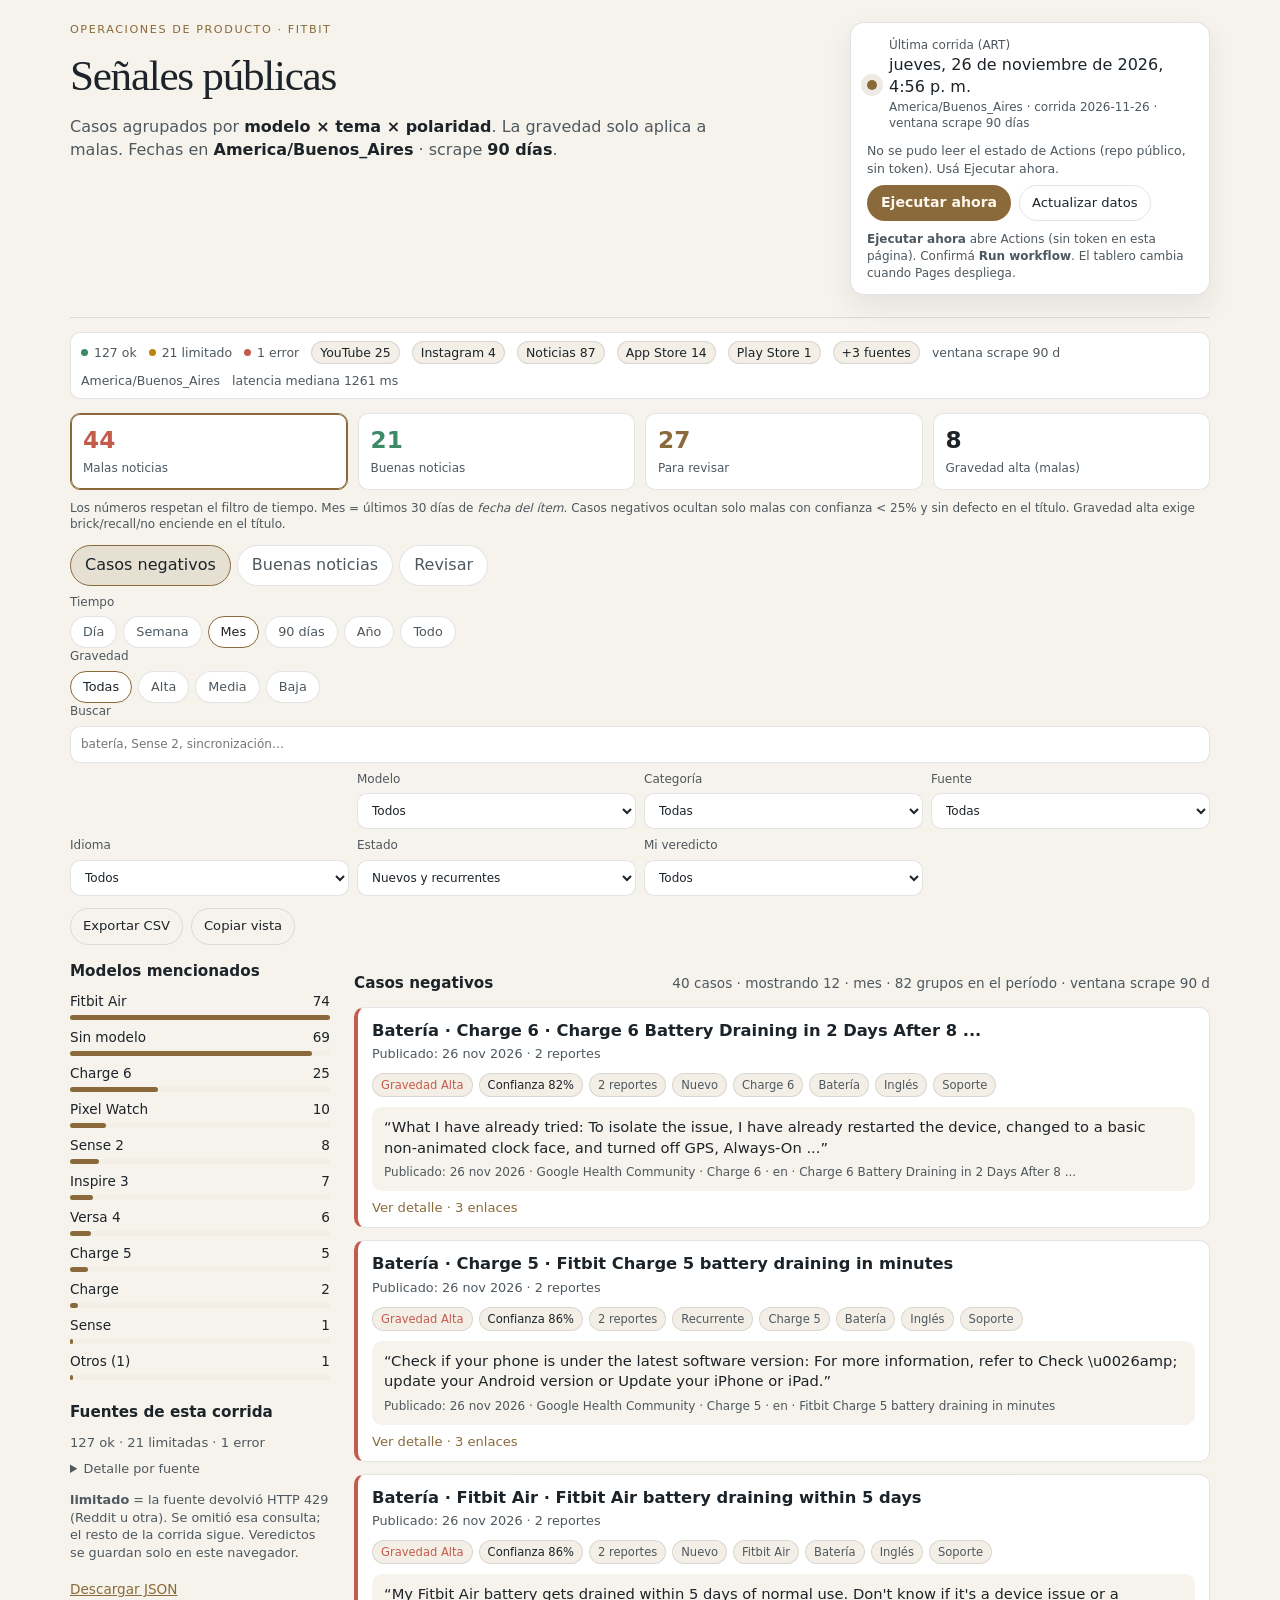
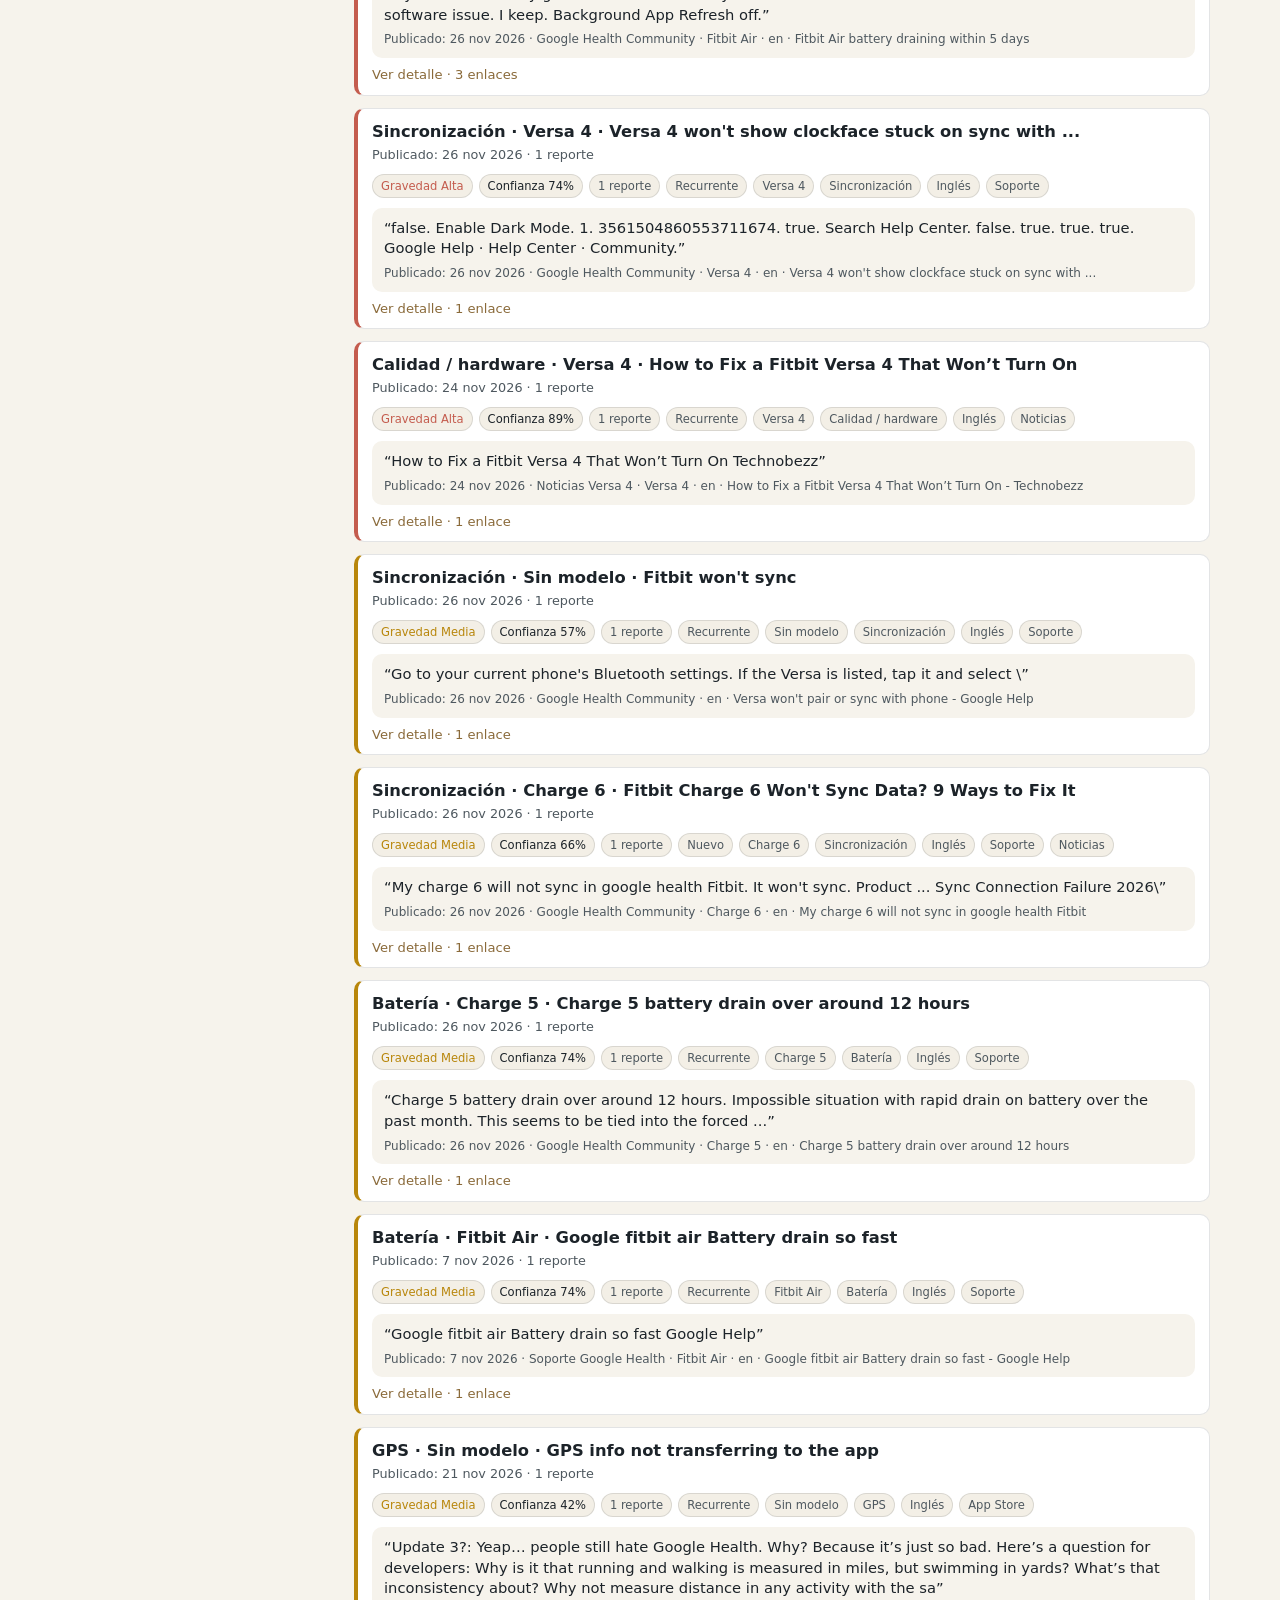
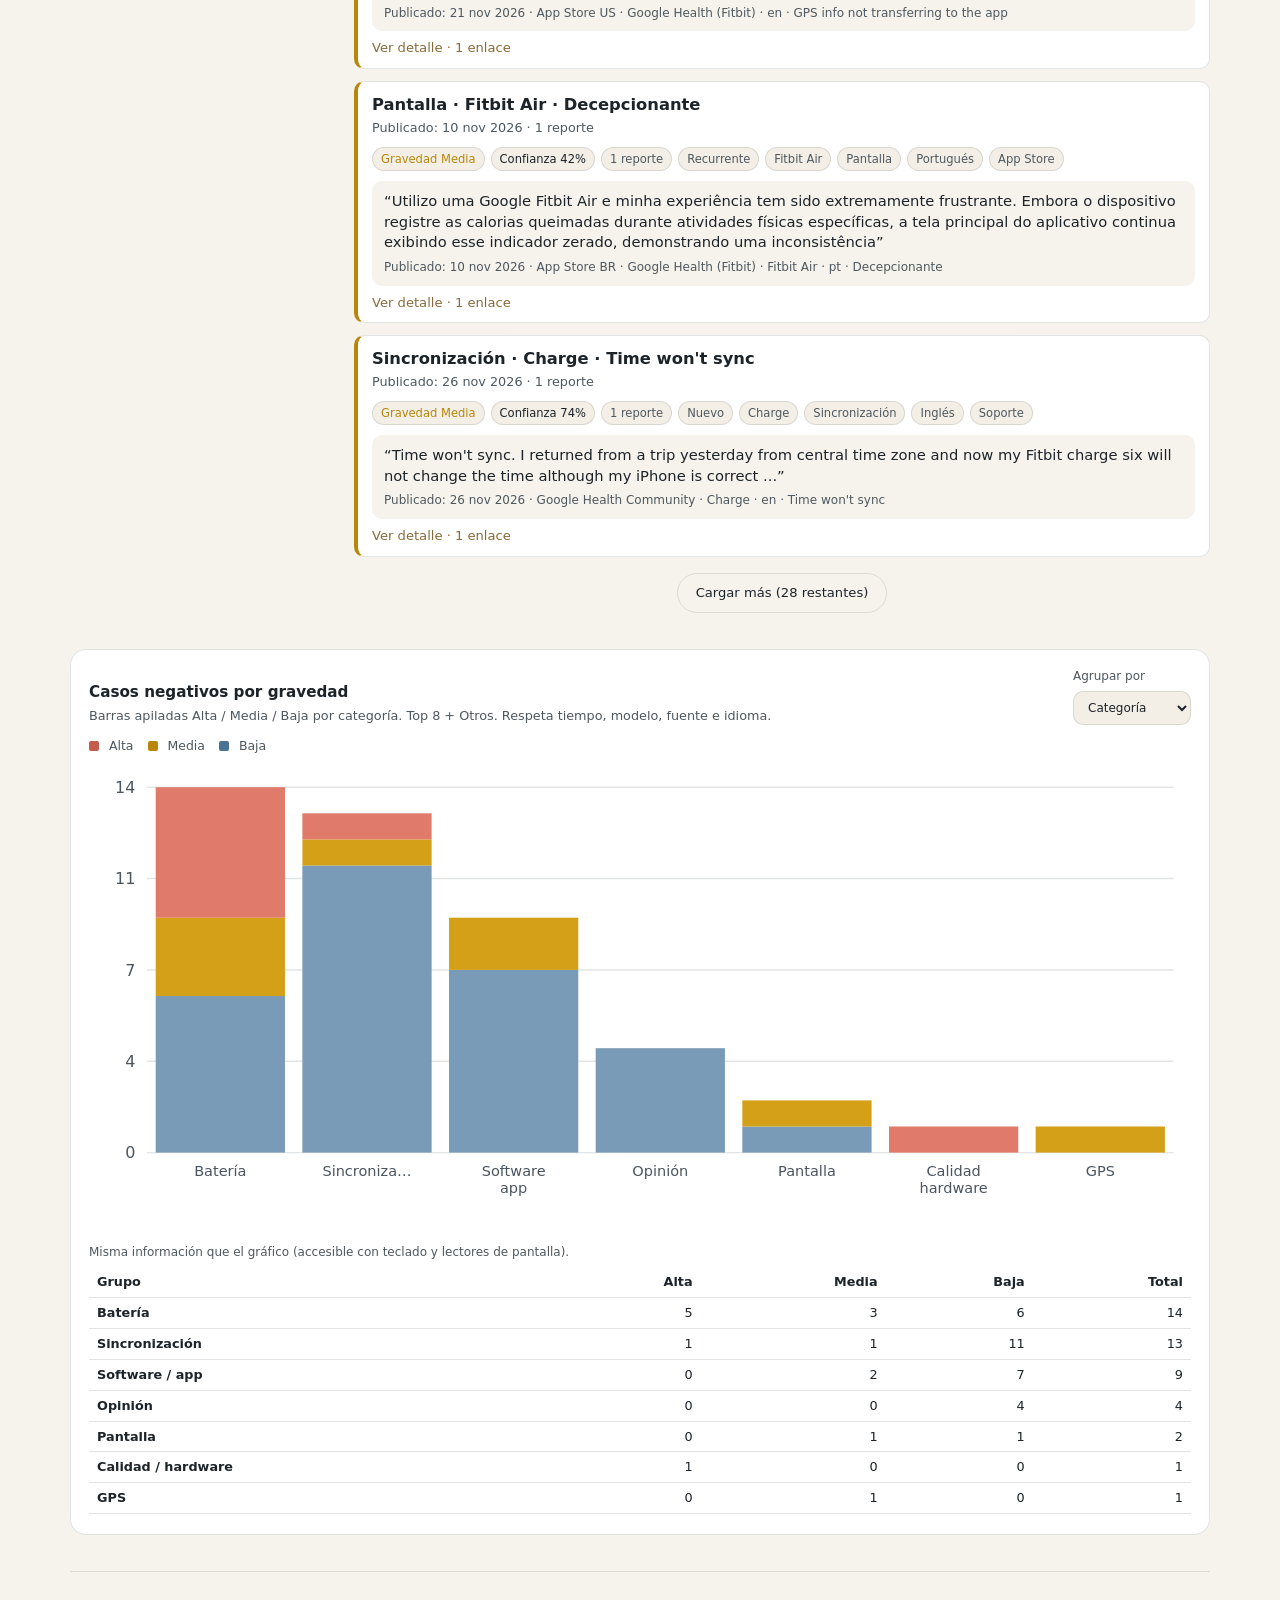
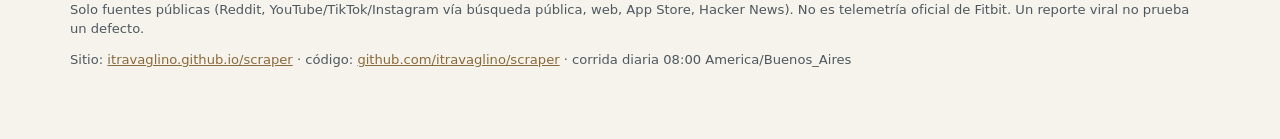
==== commit b0e75e3f: "datos: scrape diario Fitbit 2026-11-26T20:19Z" ====
--- a/site/index.html
+++ b/site/index.html
@@ -27,7 +27,7 @@
           <span class="pulse" aria-hidden="true"></span>
           <div>
             <div class="meta-label">Última corrida (ART)</div>
-            <time id="run-stamp" datetime="2026-11-25T17:20:01-03:00">25 nov 2026, 17:20 America/Buenos_Aires</time>
+            <time id="run-stamp" datetime="2026-11-26T16:56:44-03:00">26 nov 2026, 16:56 America/Buenos_Aires</time>
             <div class="meta-sub" id="run-zone">America/Buenos_Aires · ventana 90 días</div>
           </div>
         </div>
@@ -159,10 +159,10 @@
           <p id="list-count">Cargando vista Mes…</p>
         </div>
         <div id="clusters" class="clusters" aria-busy="true" aria-live="polite">
-          <article class="card alta" data-id="deb5e42321008bbb"><h3>Batería · Charge 6 · Charge 6 Battery Draining in 2 Days After 8 ...</h3><p class="case-meta">2026-11-25 · 3 reportes · Batería · Charge 6</p><blockquote class="quote">What I have already tried: To isolate the issue, I have already restarted the device, changed to a basic non-animated clock face, and turned off GPS, Always-On ...</blockquote></article>
-<article class="card alta" data-id="73d21af4cde33796"><h3>Batería · Charge 5 · Fitbit Charge 5 battery draining in minutes</h3><p class="case-meta">2026-11-25 · 2 reportes · Batería · Charge 5</p><blockquote class="quote">Check if your phone is under the latest software version: For more information, refer to Check \u0026amp; update your Android version or Update your iPhone or iPad.</blockquote></article>
-<article class="card alta" data-id="a915a8c10d05c61a"><h3>Sincronización · Versa 4 · Versa 4 won&#x27;t show clockface stuck on sync with ...</h3><p class="case-meta">2026-11-25 · 2 reportes · Sincronización · Versa 4</p><blockquote class="quote">Versa 4 won&#x27;t show clockface stuck on sync with Fitbit mobile app · Restart Versa 4 · To restart your watch, press and hold the buon for 10 seconds until you ...</blockquote></article>
-<article class="card alta" data-id="8a1d907497175942"><h3>Calidad / hardware · Sense · Google migration bricked my fitbit sense.</h3><p class="case-meta">2026-11-25 · 1 reportes · Calidad / hardware · Sense</p><blockquote class="quote">Migrating to Google stained my battery and bricked my sense. I have tried three different chargers, cleaned everything, tried every possible step to get my ...</blockquote></article>
+          <article class="card alta" data-id="6c1d708e0ceb2ad3"><h3>Batería · Charge 6 · Charge 6 Battery Draining in 2 Days After 8 ...</h3><p class="case-meta">2026-11-26 · 3 reportes · Batería · Charge 6</p><blockquote class="quote">What I have already tried: To isolate the issue, I have already restarted the device, changed to a basic non-animated clock face, and turned off GPS, Always-On ...</blockquote></article>
+<article class="card alta" data-id="73d21af4cde33796"><h3>Batería · Charge 5 · Fitbit Charge 5 battery draining in minutes</h3><p class="case-meta">2026-11-26 · 2 reportes · Batería · Charge 5</p><blockquote class="quote">Check if your phone is under the latest software version: For more information, refer to Check \u0026amp; update your Android version or Update your iPhone or iPad.</blockquote></article>
+<article class="card alta" data-id="dd99de55f4575d5e"><h3>Batería · Fitbit Air · Fitbit Air battery draining within 5 days</h3><p class="case-meta">2026-11-26 · 2 reportes · Batería · Fitbit Air</p><blockquote class="quote">My Fitbit Air battery gets drained within 5 days of normal use. Don&#x27;t know if it&#x27;s a device issue or a software issue. I keep. Background App Refresh off.</blockquote></article>
+<article class="card alta" data-id="a915a8c10d05c61a"><h3>Sincronización · Versa 4 · Versa 4 won&#x27;t show clockface stuck on sync with ...</h3><p class="case-meta">2026-11-26 · 2 reportes · Sincronización · Versa 4</p><blockquote class="quote">false. Enable Dark Mode. 1. 3561504860553711674. true. Search Help Center. false. true. true. true. Google Help · Help Center · Community.</blockquote></article>
 <article class="card alta" data-id="e35465de195a6554"><h3>Calidad / hardware · Versa 4 · How to Fix a Fitbit Versa 4 That Won’t Turn On</h3><p class="case-meta">2026-11-24 · 1 reportes · Calidad / hardware · Versa 4</p><blockquote class="quote">How to Fix a Fitbit Versa 4 That Won’t Turn On Technobezz</blockquote></article>
 <article class="card alta" data-id="3e48e1bf084d7112"><h3>Sincronización · Inspire 2 · Incredibly frustrating</h3><p class="case-meta">2026-10-27 · 1 reportes · Sincronización · Inspire 2</p><blockquote class="quote">Since the switch from Fitbit I’ve had a range of issues. 
 
@@ -229,7 +229,7 @@
     </footer>
   </div>
   <button type="button" class="btn-top" id="btn-top" hidden>Volver arriba</button>
-  <script>window.FITBIT_SEED={"generated_at":"2026-11-25T17:20:01-03:00","generated_at_utc":"2026-11-25T20:20:01+00:00","timezone":"America/Buenos_Aires","run_id":"2026-11-25","scrape_window_days":90,"github_repo":"itravaglino/scraper","github_workflow":"daily.yml","run_workflow_url":"https://github.com/itravaglino/scraper/actions/workflows/daily.yml","summary":{"reports":206,"clusters":183,"clusters_mala":73,"clusters_buena":39,"new_clusters":28,"recurring_clusters":155,"by_model":{"Fitbit Air":74,"Sin modelo":73,"Charge 6":21,"Pixel Watch":9,"Versa 4":8,"Sense 2":8,"Inspire 3":8,"Charge 5":5,"Sense":2,"Charge":1,"Inspire 2":1},"by_severity":{"media":19,"baja":51,"alta":12},"by_polarity":{"buena":44,"mala":82,"revisar":80},"by_language":{"en":167,"es":12,"pt":7,"fr":3,"de":9,"it":3,"nl":2,"ja":3},"by_category":{"sincronizacion":54,"bateria":20,"software":31,"opinion":82,"calidad":3,"pantalla":8,"gps":4,"correa":2,"carga":2},"by_source":{"9to5Google RSS":2,"Google Health Community":38,"Noticias web (EN-US)":7,"Noticias web (EN-GB)":7,"Noticias web (EN-AU)":10,"Noticias web (EN-IN)":6,"Noticias web (ES-AR)":1,"Noticias web (PT)":4,"Noticias web (FR)":2,"Noticias web (DE)":5,"Noticias web (IT)":1,"Noticias web (NL)":2,"Noticias migración Google Health":9,"Noticias outage Fitbit":4,"Foros / soporte (web)":1,"community.fitbit.com":2,"Soporte Google Health":22,"Android Central (News)":1,"The Verge (News)":1,"Android Authority (News)":2,"TechRadar (News)":3,"gadgetsandwearables (News)":5,"Noticias positivas (EN)":1,"Bing News problemas":1,"Noticias Charge 6":3,"Noticias Fitbit Air":2,"Noticias Fitbit Air (ES)":3,"X / Twitter (Google News)":8,"YouTube (búsqueda pública)":4,"YouTube ES":3,"YouTube PT":2,"YouTube DE":3,"YouTube JA":2,"YouTube elogios":20,"Instagram ES":3,"App Store US · Google Health (Fitbit)":1,"App Store GB · Google Health (Fitbit)":1,"App Store CA · Google Health (Fitbit)":1,"App Store AU · Google Health (Fitbit)":1,"App Store ES · Google Health (Fitbit)":1,"App Store AR · Google Health (Fitbit)":1,"App Store MX · Google Health (Fitbit)":1,"App Store BR · Google Health (Fitbit)":1,"App Store FR · Google Health (Fitbit)":1,"App Store DE · Google Health (Fitbit)":1,"App Store IT · Google Health (Fitbit)":1,"App Store JP · Google Health (Fitbit)":1,"App Store IN · Google Health (Fitbit)":1,"App Store NL · Google Health (Fitbit)":1,"Play Store AU · Google Health (Fitbit)":1,"Hacker News":1},"by_kind":{"news":82,"support":62,"web":1,"x":8,"youtube":34,"instagram":3,"itunes":14,"playstore":1,"hackernews":1},"sources_ok":127,"sources_limited":21,"sources_error":1},"sources":[{"id":"rss_verge","label":"The Verge RSS","kind":"news","ok":true,"state":"ok","kept":0,"fetched":10,"latency_ms":247},{"id":"rss_androidauthority","label":"Android Authority RSS","kind":"news","ok":true,"state":"ok","kept":0,"fetched":80,"latency_ms":1048},{"id":"rss_androidpolice","label":"Android Police RSS","kind":"news","ok":true,"state":"ok","kept":0,"fetched":10,"latency_ms":1472},{"id":"rss_9to5google","label":"9to5Google RSS","kind":"news","ok":true,"state":"ok","kept":2,"fetched":100,"latency_ms":1112},{"id":"rss_techradar","label":"TechRadar RSS","kind":"news","ok":true,"state":"ok","kept":0,"fetched":50,"latency_ms":1126},{"id":"rss_gadgetsandwearables","label":"gadgetsandwearables RSS","kind":"news","ok":true,"state":"ok","kept":0,"fetched":10,"latency_ms":1272},{"id":"rss_wareable","label":"Wareable RSS","kind":"news","ok":false,"state":"skip","kept":0,"fetched":0,"error":"Fuente no disponible (HTTP 403)","latency_ms":997},{"id":"rss_androidcentral","label":"Android Central RSS","kind":"news","ok":true,"state":"ok","kept":0,"fetched":50,"latency_ms":1629},{"id":"ghealth_community_html","label":"Google Health Community","kind":"support","ok":true,"state":"ok","kept":38,"fetched":47,"latency_ms":14903},{"id":"gnews_en","label":"Noticias web (EN-US)","kind":"news","ok":true,"state":"ok","kept":7,"fetched":56,"latency_ms":769},{"id":"gnews_uk","label":"Noticias web (EN-GB)","kind":"news","ok":true,"state":"ok","kept":7,"fetched":52,"latency_ms":1182},{"id":"gnews_ca","label":"Noticias web (EN-CA)","kind":"news","ok":true,"state":"ok","kept":0,"fetched":51,"latency_ms":1211},{"id":"gnews_au","label":"Noticias web (EN-AU)","kind":"news","ok":true,"state":"ok","kept":10,"fetched":100,"latency_ms":1536},{"id":"gnews_in","label":"Noticias web (EN-IN)","kind":"news","ok":true,"state":"ok","kept":6,"fetched":100,"latency_ms":1222},{"id":"gnews_es","label":"Noticias web (ES-AR)","kind":"news","ok":true,"state":"ok","kept":1,"fetched":100,"latency_ms":1179},{"id":"gnews_mx","label":"Noticias web (ES-MX)","kind":"news","ok":true,"state":"ok","kept":0,"fetched":47,"latency_ms":833},{"id":"gnews_es_es","label":"Noticias web (ES-ES)","kind":"news","ok":true,"state":"ok","kept":0,"fetched":51,"latency_ms":1242},{"id":"gnews_pt","label":"Noticias web (PT)","kind":"news","ok":true,"state":"ok","kept":4,"fetched":76,"latency_ms":1404},{"id":"gnews_fr","label":"Noticias web (FR)","kind":"news","ok":true,"state":"ok","kept":2,"fetched":34,"latency_ms":877},{"id":"gnews_de","label":"Noticias web (DE)","kind":"news","ok":true,"state":"ok","kept":5,"fetched":40,"latency_ms":1233},{"id":"gnews_it","label":"Noticias web (IT)","kind":"news","ok":true,"state":"ok","kept":1,"fetched":41,"latency_ms":1262},{"id":"gnews_nl","label":"Noticias web (NL)","kind":"news","ok":true,"state":"ok","kept":2,"fetched":33,"latency_ms":1148},{"id":"gnews_ja","label":"Noticias web (JA)","kind":"news","ok":true,"state":"ok","kept":0,"fetched":44,"latency_ms":1149},{"id":"gnews_ko","label":"Noticias web (KO)","kind":"news","ok":true,"state":"ok","kept":0,"fetched":10,"latency_ms":965},{"id":"gnews_migration","label":"Noticias migración Google Health","kind":"news","ok":true,"state":"ok","kept":9,"fetched":49,"latency_ms":1514},{"id":"gnews_outage","label":"Noticias outage Fitbit","kind":"news","ok":true,"state":"ok","kept":4,"fetched":27,"latency_ms":1041},{"id":"gnews_forums","label":"Foros / soporte (web)","kind":"web","ok":true,"state":"ok","kept":1,"fetched":76,"latency_ms":1597},{"id":"gnews_community_fitbit","label":"community.fitbit.com","kind":"support","ok":true,"state":"ok","kept":2,"fetched":100,"latency_ms":1385},{"id":"gnews_support_googlehealth","label":"Soporte Google Health","kind":"support","ok":true,"state":"ok","kept":22,"fetched":28,"latency_ms":608},{"id":"gnews_support_google","label":"Soporte Google","kind":"support","ok":true,"state":"ok","kept":0,"fetched":100,"latency_ms":1606},{"id":"gnews_xda","label":"XDA Forums","kind":"web","ok":true,"state":"ok","kept":0,"fetched":100,"latency_ms":1231},{"id":"gnews_9to5","label":"9to5Google (News)","kind":"news","ok":true,"state":"ok","kept":0,"fetched":100,"latency_ms":990},{"id":"gnews_androidcentral","label":"Android Central (News)","kind":"news","ok":true,"state":"ok","kept":1,"fetched":63,"latency_ms":1191},{"id":"gnews_verge","label":"The Verge (News)","kind":"news","ok":true,"state":"ok","kept":1,"fetched":22,"latency_ms":892},{"id":"gnews_androidauthority","label":"Android Authority (News)","kind":"news","ok":true,"state":"ok","kept":2,"fetched":56,"latency_ms":1420},{"id":"gnews_techradar","label":"TechRadar (News)","kind":"news","ok":true,"state":"ok","kept":3,"fetched":100,"latency_ms":1328},{"id":"gnews_gadgets","label":"gadgetsandwearables (News)","kind":"news","ok":true,"state":"ok","kept":5,"fetched":100,"latency_ms":1123},{"id":"gnews_downdetector","label":"Downdetector / outage","kind":"web","ok":true,"state":"ok","kept":0,"fetched":0,"latency_ms":814},{"id":"gnews_praise","label":"Noticias positivas (EN)","kind":"news","ok":true,"state":"ok","kept":1,"fetched":30,"latency_ms":1417},{"id":"bing_news_en","label":"Bing News (EN)","kind":"news","ok":true,"state":"ok","kept":0,"fetched":0,"latency_ms":1026},{"id":"bing_news_problem","label":"Bing News problemas","kind":"news","ok":true,"state":"ok","kept":1,"fetched":3,"latency_ms":1224},{"id":"bing_news_es","label":"Bing News (ES)","kind":"news","ok":true,"state":"ok","kept":0,"fetched":5,"latency_ms":1188},{"id":"bing_news_de","label":"Bing News (DE)","kind":"news","ok":true,"state":"ok","kept":0,"fetched":4,"latency_ms":1180},{"id":"bing_news_migration","label":"Bing News migración","kind":"news","ok":true,"state":"ok","kept":0,"fetched":12,"latency_ms":1276},{"id":"gnews_model_charge_6","label":"Noticias Charge 6","kind":"news","ok":true,"state":"ok","kept":3,"fetched":69,"latency_ms":1612},{"id":"gnews_model_charge_6_es","label":"Noticias Charge 6 (ES)","kind":"news","ok":true,"state":"ok","kept":0,"fetched":7,"latency_ms":739},{"id":"gnews_model_charge_5","label":"Noticias Charge 5","kind":"news","ok":true,"state":"ok","kept":0,"fetched":9,"latency_ms":21732},{"id":"gnews_model_charge_5_es","label":"Noticias Charge 5 (ES)","kind":"news","ok":true,"state":"ok","kept":0,"fetched":5,"latency_ms":1175},{"id":"gnews_model_charge_4","label":"Noticias Charge 4","kind":"news","ok":true,"state":"ok","kept":0,"fetched":9,"latency_ms":1230},{"id":"gnews_model_charge_4_es","label":"Noticias Charge 4 (ES)","kind":"news","ok":true,"state":"ok","kept":0,"fetched":1,"latency_ms":1147},{"id":"gnews_model_sense_2","label":"Noticias Sense 2","kind":"news","ok":true,"state":"ok","kept":0,"fetched":17,"latency_ms":1331},{"id":"gnews_model_sense_2_es","label":"Noticias Sense 2 (ES)","kind":"news","ok":true,"state":"ok","kept":0,"fetched":7,"latency_ms":1100},{"id":"gnews_model_inspire_3","label":"Noticias Inspire 3","kind":"news","ok":true,"state":"ok","kept":0,"fetched":15,"latency_ms":1228},{"id":"gnews_model_inspire_3_es","label":"Noticias Inspire 3 (ES)","kind":"news","ok":true,"state":"ok","kept":0,"fetched":2,"latency_ms":1120},{"id":"gnews_model_versa_4","label":"Noticias Versa 4","kind":"news","ok":true,"state":"ok","kept":0,"fetched":10,"latency_ms":1305},{"id":"gnews_model_versa_4_es","label":"Noticias Versa 4 (ES)","kind":"news","ok":true,"state":"ok","kept":0,"fetched":7,"latency_ms":1164},{"id":"gnews_model_versa_3","label":"Noticias Versa 3","kind":"news","ok":true,"state":"ok","kept":0,"fetched":10,"latency_ms":1217},{"id":"gnews_model_versa_3_es","label":"Noticias Versa 3 (ES)","kind":"news","ok":true,"state":"ok","kept":0,"fetched":6,"latency_ms":1158},{"id":"gnews_model_fitbit_air","label":"Noticias Fitbit Air","kind":"news","ok":true,"state":"ok","kept":2,"fetched":100,"latency_ms":1852},{"id":"gnews_model_fitbit_air_es","label":"Noticias Fitbit Air (ES)","kind":"news","ok":true,"state":"ok","kept":3,"fetched":56,"latency_ms":975},{"id":"gnews_model_ace_3","label":"Noticias Ace 3","kind":"news","ok":true,"state":"ok","kept":0,"fetched":6,"latency_ms":765},{"id":"gnews_model_ace_3_es","label":"Noticias Ace 3 (ES)","kind":"news","ok":true,"state":"ok","kept":0,"fetched":0,"latency_ms":1157},{"id":"gnews_gh_pt","label":"Noticias Google Health (PT)","kind":"news","ok":true,"state":"ok","kept":0,"fetched":10,"latency_ms":1278},{"id":"gnews_gh_fr","label":"Noticias Google Health (FR)","kind":"news","ok":true,"state":"ok","kept":0,"fetched":25,"latency_ms":1323},{"id":"gnews_gh_de","label":"Noticias Google Health (DE)","kind":"news","ok":true,"state":"ok","kept":0,"fetched":18,"latency_ms":1126},{"id":"gnews_gh_it","label":"Noticias Google Health (IT)","kind":"news","ok":true,"state":"ok","kept":0,"fetched":42,"latency_ms":1398},{"id":"gnews_gh_ja","label":"Noticias Google Health (JA)","kind":"news","ok":true,"state":"ok","kept":0,"fetched":9,"latency_ms":950},{"id":"gnews_x","label":"X / Twitter (Google News)","kind":"x","ok":true,"state":"ok","kept":8,"fetched":57,"latency_ms":1604},{"id":"gnews_twitter","label":"Twitter.com (Google News)","kind":"x","ok":true,"state":"ok","kept":0,"fetched":1,"latency_ms":714},{"id":"nitter_fitbit","label":"X (RSS bridge)","kind":"x","ok":false,"state":"error","kept":0,"fetched":0,"error":"HTTP 451 ","latency_ms":18331},{"id":"youtube_gnews","label":"YouTube (búsqueda pública)","kind":"youtube","ok":true,"state":"ok","kept":4,"fetched":100,"latency_ms":1841},{"id":"youtube_gnews_es","label":"YouTube ES","kind":"youtube","ok":true,"state":"ok","kept":3,"fetched":100,"latency_ms":1215},{"id":"youtube_gnews_pt","label":"YouTube PT","kind":"youtube","ok":true,"state":"ok","kept":2,"fetched":100,"latency_ms":1029},{"id":"youtube_gnews_fr","label":"YouTube FR","kind":"youtube","ok":true,"state":"ok","kept":0,"fetched":36,"latency_ms":799},{"id":"youtube_gnews_de","label":"YouTube DE","kind":"youtube","ok":true,"state":"ok","kept":3,"fetched":100,"latency_ms":1524},{"id":"youtube_gnews_ja","label":"YouTube JA","kind":"youtube","ok":true,"state":"ok","kept":2,"fetched":49,"latency_ms":935},{"id":"youtube_praise","label":"YouTube elogios","kind":"youtube","ok":true,"state":"ok","kept":20,"fetched":98,"latency_ms":1411},{"id":"tiktok_gnews","label":"TikTok (búsqueda pública)","kind":"tiktok","ok":true,"state":"ok","kept":0,"fetched":72,"latency_ms":1279},{"id":"tiktok_gnews_es","label":"TikTok ES","kind":"tiktok","ok":true,"state":"ok","kept":0,"fetched":100,"latency_ms":1155},{"id":"tiktok_gnews_pt","label":"TikTok PT","kind":"tiktok","ok":true,"state":"ok","kept":0,"fetched":100,"latency_ms":1346},{"id":"instagram_gnews","label":"Instagram (búsqueda pública)","kind":"instagram","ok":true,"state":"ok","kept":0,"fetched":63,"latency_ms":991},{"id":"instagram_gnews_es","label":"Instagram ES","kind":"instagram","ok":true,"state":"ok","kept":3,"fetched":71,"latency_ms":1516},{"id":"instagram_gnews_pt","label":"Instagram PT","kind":"instagram","ok":true,"state":"ok","kept":0,"fetched":100,"latency_ms":1219},{"id":"itunes_us_462638897","label":"App Store US · Google Health (Fitbit)","kind":"itunes","ok":true,"state":"ok","kept":1,"fetched":150,"latency_ms":3201},{"id":"itunes_gb_462638897","label":"App Store GB · Google Health (Fitbit)","kind":"itunes","ok":true,"state":"ok","kept":1,"fetched":150,"latency_ms":3734},{"id":"itunes_ca_462638897","label":"App Store CA · Google Health (Fitbit)","kind":"itunes","ok":true,"state":"ok","kept":1,"fetched":150,"latency_ms":3493},{"id":"itunes_au_462638897","label":"App Store AU · Google Health (Fitbit)","kind":"itunes","ok":true,"state":"ok","kept":1,"fetched":150,"latency_ms":3945},{"id":"itunes_es_462638897","label":"App Store ES · Google Health (Fitbit)","kind":"itunes","ok":true,"state":"ok","kept":1,"fetched":150,"latency_ms":3261},{"id":"itunes_ar_462638897","label":"App Store AR · Google Health (Fitbit)","kind":"itunes","ok":true,"state":"ok","kept":1,"fetched":150,"latency_ms":3487},{"id":"itunes_mx_462638897","label":"App Store MX · Google Health (Fitbit)","kind":"itunes","ok":true,"state":"ok","kept":1,"fetched":150,"latency_ms":3574},{"id":"itunes_br_462638897","label":"App Store BR · Google Health (Fitbit)","kind":"itunes","ok":true,"state":"ok","kept":1,"fetched":150,"latency_ms":3704},{"id":"itunes_fr_462638897","label":"App Store FR · Google Health (Fitbit)","kind":"itunes","ok":true,"state":"ok","kept":1,"fetched":150,"latency_ms":3656},{"id":"itunes_de_462638897","label":"App Store DE · Google Health (Fitbit)","kind":"itunes","ok":true,"state":"ok","kept":1,"fetched":150,"latency_ms":3611},{"id":"itunes_it_462638897","label":"App Store IT · Google Health (Fitbit)","kind":"itunes","ok":true,"state":"ok","kept":1,"fetched":150,"latency_ms":3578},{"id":"itunes_jp_462638897","label":"App Store JP · Google Health (Fitbit)","kind":"itunes","ok":true,"state":"ok","kept":1,"fetched":150,"latency_ms":3696},{"id":"itunes_in_462638897","label":"App Store IN · Google Health (Fitbit)","kind":"itunes","ok":true,"state":"ok","kept":1,"fetched":150,"latency_ms":3381},{"id":"itunes_nl_462638897","label":"App Store NL · Google Health (Fitbit)","kind":"itunes","ok":true,"state":"ok","kept":1,"fetched":150,"latency_ms":3674},{"id":"itunes_us_1621113388","label":"App Store US · Fitbit Ace","kind":"itunes","ok":true,"state":"ok","kept":0,"fetched":58,"latency_ms":3322},{"id":"itunes_gb_1621113388","label":"App Store GB · Fitbit Ace","kind":"itunes","ok":true,"state":"ok","kept":0,"fetched":0,"latency_ms":1194},{"id":"itunes_ca_1621113388","label":"App Store CA · Fitbit Ace","kind":"itunes","ok":true,"state":"ok","kept":0,"fetched":3,"latency_ms":1207},{"id":"itunes_au_1621113388","label":"App Store AU · Fitbit Ace","kind":"itunes","ok":true,"state":"ok","kept":0,"fetched":3,"latency_ms":1224},{"id":"itunes_es_1621113388","label":"App Store ES · Fitbit Ace","kind":"itunes","ok":true,"state":"ok","kept":0,"fetched":0,"latency_ms":1209},{"id":"itunes_ar_1621113388","label":"App Store AR · Fitbit Ace","kind":"itunes","ok":true,"state":"ok","kept":0,"fetched":0,"latency_ms":1260},{"id":"itunes_mx_1621113388","label":"App Store MX · Fitbit Ace","kind":"itunes","ok":true,"state":"ok","kept":0,"fetched":0,"latency_ms":1085},{"id":"itunes_br_1621113388","label":"App Store BR · Fitbit Ace","kind":"itunes","ok":true,"state":"ok","kept":0,"fetched":0,"latency_ms":1254},{"id":"itunes_fr_1621113388","label":"App Store FR · Fitbit Ace","kind":"itunes","ok":true,"state":"ok","kept":0,"fetched":0,"latency_ms":1176},{"id":"itunes_de_1621113388","label":"App Store DE · Fitbit Ace","kind":"itunes","ok":true,"state":"ok","kept":0,"fetched":0,"latency_ms":1262},{"id":"itunes_it_1621113388","label":"App Store IT · Fitbit Ace","kind":"itunes","ok":true,"state":"ok","kept":0,"fetched":0,"latency_ms":1119},{"id":"itunes_jp_1621113388","label":"App Store JP · Fitbit Ace","kind":"itunes","ok":true,"state":"ok","kept":0,"fetched":0,"latency_ms":1309},{"id":"itunes_in_1621113388","label":"App Store IN · Fitbit Ace","kind":"itunes","ok":true,"state":"ok","kept":0,"fetched":0,"latency_ms":1106},{"id":"itunes_nl_1621113388","label":"App Store NL · Fitbit Ace","kind":"itunes","ok":true,"state":"ok","kept":0,"fetched":0,"latency_ms":1164},{"id":"play_us_com_fitbit_FitbitMobile","label":"Play Store US · Google Health (Fitbit)","kind":"playstore","ok":true,"state":"ok","kept":0,"fetched":3,"latency_ms":1163},{"id":"play_gb_com_fitbit_FitbitMobile","label":"Play Store GB · Google Health (Fitbit)","kind":"playstore","ok":true,"state":"ok","kept":0,"fetched":3,"latency_ms":1248},{"id":"play_ca_com_fitbit_FitbitMobile","label":"Play Store CA · Google Health (Fitbit)","kind":"playstore","ok":true,"state":"ok","kept":0,"fetched":3,"latency_ms":1131},{"id":"play_au_com_fitbit_FitbitMobile","label":"Play Store AU · Google Health (Fitbit)","kind":"playstore","ok":true,"state":"ok","kept":1,"fetched":3,"latency_ms":1323},{"id":"play_es_com_fitbit_FitbitMobile","label":"Play Store ES · Google Health (Fitbit)","kind":"playstore","ok":true,"state":"ok","kept":0,"fetched":3,"latency_ms":1683},{"id":"play_ar_com_fitbit_FitbitMobile","label":"Play Store AR · Google Health (Fitbit)","kind":"playstore","ok":true,"state":"ok","kept":0,"fetched":3,"latency_ms":689},{"id":"play_mx_com_fitbit_FitbitMobile","label":"Play Store MX · Google Health (Fitbit)","kind":"playstore","ok":true,"state":"ok","kept":0,"fetched":3,"latency_ms":1220},{"id":"play_br_com_fitbit_FitbitMobile","label":"Play Store BR · Google Health (Fitbit)","kind":"playstore","ok":true,"state":"ok","kept":0,"fetched":3,"latency_ms":1989},{"id":"play_fr_com_fitbit_FitbitMobile","label":"Play Store FR · Google Health (Fitbit)","kind":"playstore","ok":true,"state":"ok","kept":0,"fetched":3,"latency_ms":423},{"id":"play_de_com_fitbit_FitbitMobile","label":"Play Store DE · Google Health (Fitbit)","kind":"playstore","ok":true,"state":"ok","kept":0,"fetched":3,"latency_ms":1180},{"id":"play_it_com_fitbit_FitbitMobile","label":"Play Store IT · Google Health (Fitbit)","kind":"playstore","ok":true,"state":"ok","kept":0,"fetched":3,"latency_ms":1295},{"id":"play_jp_com_fitbit_FitbitMobile","label":"Play Store JP · Google Health (Fitbit)","kind":"playstore","ok":true,"state":"ok","kept":0,"fetched":3,"latency_ms":1097},{"id":"play_in_com_fitbit_FitbitMobile","label":"Play Store IN · Google Health (Fitbit)","kind":"playstore","ok":true,"state":"ok","kept":0,"fetched":3,"latency_ms":1145},{"id":"play_nl_com_fitbit_FitbitMobile","label":"Play Store NL · Google Health (Fitbit)","kind":"playstore","ok":true,"state":"ok","kept":0,"fetched":3,"latency_ms":1580},{"id":"hn_fitbit","label":"Hacker News","kind":"hackernews","ok":true,"state":"ok","kept":1,"fetched":7,"latency_ms":933},{"id":"hn_fitbit_comments","label":"Hacker News comentarios","kind":"hackernews","ok":true,"state":"ok","kept":0,"fetched":50,"latency_ms":1298},{"id":"hn_google_health","label":"Hacker News Google Health","kind":"hackernews","ok":true,"state":"ok","kept":0,"fetched":1,"latency_ms":1069},{"id":"hn_fitbit_bug","label":"Hacker News bugs","kind":"hackernews","ok":true,"state":"ok","kept":0,"fetched":0,"latency_ms":1209},{"id":"reddit_fitbit_new","label":"Reddit r/fitbit new","kind":"reddit","ok":false,"state":"skip","kept":0,"fetched":0,"error":"Fuente no encontrada (HTTP 404)","latency_ms":7856},{"id":"reddit_fitbit_top_week","label":"Reddit r/fitbit top semana","kind":"reddit","ok":false,"state":"skip","kept":0,"fetched":0,"error":"Fuente no encontrada (HTTP 404)","latency_ms":68188},{"id":"reddit_fitbit_top_month","label":"Reddit r/fitbit top mes","kind":"reddit","ok":false,"state":"skip","kept":0,"fetched":0,"error":"Fuente no encontrada (HTTP 404)","latency_ms":68181},{"id":"reddit_googlehealthfitbit","label":"Reddit r/GoogleHealthFitbit","kind":"reddit","ok":false,"state":"skip","kept":0,"fetched":0,"error":"Fuente no encontrada (HTTP 404)","latency_ms":68183},{"id":"reddit_googlehealthapp","label":"Reddit r/GoogleHealthApp","kind":"reddit","ok":false,"state":"skip","kept":0,"fetched":0,"error":"Fuente no encontrada (HTTP 404)","latency_ms":28135},{"id":"reddit_fitbitair","label":"Reddit r/FitbitAir","kind":"reddit","ok":false,"state":"skip","kept":0,"fetched":0,"error":"Fuente no encontrada (HTTP 404)","latency_ms":68159},{"id":"reddit_googlepixelwatch","label":"Reddit r/GooglePixelWatch","kind":"reddit","ok":false,"state":"skip","kept":0,"fetched":0,"error":"Fuente no encontrada (HTTP 404)","latency_ms":68194},{"id":"reddit_pixelwatch","label":"Reddit r/PixelWatch","kind":"reddit","ok":false,"state":"skip","kept":0,"fetched":0,"error":"Fuente no encontrada (HTTP 404)","latency_ms":68189},{"id":"reddit_q_sync","label":"Reddit r/fitbit sync","kind":"reddit","ok":false,"state":"skip","kept":0,"fetched":0,"error":"Fuente no encontrada (HTTP 404)","latency_ms":68215},{"id":"reddit_q_battery","label":"Reddit r/fitbit battery","kind":"reddit","ok":false,"state":"skip","kept":0,"fetched":0,"error":"Fuente no encontrada (HTTP 404)","latency_ms":28098},{"id":"reddit_q_crash","label":"Reddit r/fitbit crash","kind":"reddit","ok":false,"state":"skip","kept":0,"fetched":0,"error":"Fuente no encontrada (HTTP 404)","latency_ms":68219},{"id":"reddit_q_update","label":"Reddit r/fitbit update","kind":"reddit","ok":false,"state":"skip","kept":0,"fetched":0,"error":"Fuente no encontrada (HTTP 404)","latency_ms":68173},{"id":"reddit_q_migration","label":"Reddit r/fitbit Google Health","kind":"reddit","ok":false,"state":"skip","kept":0,"fetched":0,"error":"Fuente no encontrada (HTTP 404)","latency_ms":68311},{"id":"reddit_q_charge","label":"Reddit r/fitbit Charge","kind":"reddit","ok":false,"state":"skip","kept":0,"fetched":0,"error":"Fuente no encontrada (HTTP 404)","latency_ms":68225},{"id":"reddit_q_sense","label":"Reddit r/fitbit Sense","kind":"reddit","ok":false,"state":"skip","kept":0,"fetched":0,"error":"Fuente no encontrada (HTTP 404)","latency_ms":28078},{"id":"reddit_q_inspire","label":"Reddit r/fitbit Inspire","kind":"reddit","ok":false,"state":"skip","kept":0,"fetched":0,"error":"Fuente no encontrada (HTTP 404)","latency_ms":68190},{"id":"reddit_q_versa","label":"Reddit r/fitbit Versa","kind":"reddit","ok":false,"state":"skip","kept":0,"fetched":0,"error":"Fuente no encontrada (HTTP 404)","latency_ms":68339},{"id":"reddit_q_air","label":"Reddit r/fitbit Air","kind":"reddit","ok":false,"state":"skip","kept":0,"fetched":0,"error":"Fuente no encontrada (HTTP 404)","latency_ms":68229},{"id":"reddit_global_search","label":"Reddit (búsqueda Fitbit)","kind":"reddit","ok":false,"state":"skip","kept":0,"fetched":0,"error":"Fuente no encontrada (HTTP 404)","latency_ms":68192},{"id":"reddit_global_x","label":"Reddit (Fitbit X/Twitter)","kind":"reddit","ok":false,"state":"skip","kept":0,"fetched":0,"error":"Fuente no encontrada (HTTP 404)","latency_ms":28082}],"clusters":[{"id":"deb5e42321008bbb","title":"Batería · Charge 6 · Charge 6 Battery Draining in 2 Days After 8 ...","category":"bateria","category_label":"Batería","polarity":"mala","polarity_label":"Mala noticia","severity":"alta","confidence":0.82,"issue_stem":"battery charge drain help","models":["Charge 6"],"languages":["en"],"language_labels":["Inglés"],"source_kinds":["support"],"count":3,"recurring":true,"first_seen":"2026-11-19","last_report_at":"2026-11-25T20:20:15.833560+00:00","seen_runs":7,"engagement":{"score":null,"comments":null,"views":null,"label":null},"engagement_label":null,"sources":["Google Health Community","Soporte Google Health"],"quotes":[{"text":"What I have already tried: To isolate the issue, I have already restarted the device, changed to a basic non-animated clock face, and turned off GPS, Always-On ...","url":"https://support.google.com/googlehealth/thread/437257953","source":"Google Health Community","source_kind":"support","title":"Charge 6 Battery Draining in 2 Days After 8 ...","created_at":"2026-11-25T20:20:15.833560+00:00","language":"en","model":"Charge 6","engagement":{"score":null,"comments":null,"views":null,"label":null},"engagement_label":null,"confidence":0.86},{"text":"Fitbit Charge 6 — Draining Battery Fast Google Help","url":"https://news.google.com/rss/articles/[base64]?oc=5","source":"Soporte Google Health","source_kind":"support","title":"Fitbit Charge 6 — Draining Battery Fast - Google Help","created_at":"2026-09-01T07:00:00+00:00","language":"en","model":"Charge 6","engagement":{"score":null,"comments":null,"views":null,"label":null},"engagement_label":null,"confidence":0.86},{"text":"This is a well known issue with a recent app 'upgrade' I'm sorry to inform you. Started around May and has not been resolved leaving 1000s of Charge 5 and 6 ...","url":"https://support.google.com/googlehealth/thread/452031040","source":"Google Health Community","source_kind":"support","title":"Fitbit Charge 6 battery drain - Google Help","created_at":"2026-11-25T20:20:13.358483+00:00","language":"en","model":"Charge 6","engagement":{"score":null,"comments":null,"views":null,"label":null},"engagement_label":null,"confidence":0.74}],"reports":[{"id":"914fdb31f3ef48d6","title":"Charge 6 Battery Draining in 2 Days After 8 ...","url":"https://support.google.com/googlehealth/thread/437257953","created_at":"2026-11-25T20:20:15.833560+00:00","published_at":"2026-11-25T20:20:15.833560+00:00","source":"Google Health Community","source_kind":"support","models":["Charge 6"],"severity":"alta","language":"en","language_label":"Inglés"},{"id":"c58c29eba8ec838c","title":"Fitbit Charge 6 — Draining Battery Fast - Google Help","url":"https://news.google.com/rss/articles/[base64]?oc=5","created_at":"2026-09-01T07:00:00+00:00","published_at":"2026-09-01T07:00:00+00:00","source":"Soporte Google Health","source_kind":"support","models":["Charge 6"],"severity":"alta","language":"en","language_label":"Inglés"},{"id":"660eecf255c1c169","title":"Fitbit Charge 6 battery drain - Google Help","url":"https://support.google.com/googlehealth/thread/452031040","created_at":"2026-11-25T20:20:13.358483+00:00","published_at":"2026-11-25T20:20:13.358483+00:00","source":"Google Health Community","source_kind":"support","models":["Charge 6"],"severity":"media","language":"en","language_label":"Inglés"}]},{"id":"73d21af4cde33796","title":"Batería · Charge 5 · Fitbit Charge 5 battery draining in minutes","category":"bateria","category_label":"Batería","polarity":"mala","polarity_label":"Mala noticia","severity":"alta","confidence":0.86,"issue_stem":"battery charge draining tracker within","models":["Charge 5"],"languages":["en"],"language_labels":["Inglés"],"source_kinds":["support"],"count":2,"recurring":true,"first_seen":"2026-11-03","last_report_at":"2026-11-25T20:20:14.692026+00:00","seen_runs":23,"engagement":{"score":null,"comments":null,"views":null,"label":null},"engagement_label":null,"sources":["Google Health Community"],"quotes":[{"text":"Check if your phone is under the latest software version: For more information, refer to Check \\u0026amp; update your Android version or Update your iPhone or iPad.","url":"https://support.google.com/googlehealth/thread/437293272","source":"Google Health Community","source_kind":"support","title":"Fitbit Charge 5 battery draining in minutes","created_at":"2026-11-25T20:20:14.692026+00:00","language":"en","model":"Charge 5","engagement":{"score":null,"comments":null,"views":null,"label":null},"engagement_label":null,"confidence":0.86},{"text":"thanks for sharing that you've already tried a restart. As very first step we need to make sure that there are no setting that might be affecting the battery ...","url":"https://support.google.com/googlehealth/thread/435214373","source":"Google Health Community","source_kind":"support","title":"My Charge 5 tracker battery is draining within ...","created_at":"2026-11-25T20:20:14.687593+00:00","language":"en","model":"Charge 5","engagement":{"score":null,"comments":null,"views":null,"label":null},"engagement_label":null,"confidence":0.86}],"reports":[{"id":"806577133dd2c96a","title":"Fitbit Charge 5 battery draining in minutes","url":"https://support.google.com/googlehealth/thread/437293272","created_at":"2026-11-25T20:20:14.692026+00:00","published_at":"2026-11-25T20:20:14.692026+00:00","source":"Google Health Community","source_kind":"support","models":["Charge 5"],"severity":"alta","language":"en","language_label":"Inglés"},{"id":"e41287df295f9707","title":"My Charge 5 tracker battery is draining within ...","url":"https://support.google.com/googlehealth/thread/435214373","created_at":"2026-11-25T20:20:14.687593+00:00","published_at":"2026-11-25T20:20:14.687593+00:00","source":"Google Health Community","source_kind":"support","models":["Charge 5"],"severity":"alta","language":"en","language_label":"Inglés"}]},{"id":"a915a8c10d05c61a","title":"Sincronización · Versa 4 · Versa 4 won't show clockface stuck on sync with ...","category":"sincronizacion","category_label":"Sincronización","polarity":"mala","polarity_label":"Mala noticia","severity":"alta","confidence":0.74,"issue_stem":"clockface show stuck sync versa","models":["Versa 4"],"languages":["en"],"language_labels":["Inglés"],"source_kinds":["support"],"count":2,"recurring":true,"first_seen":"2026-11-24","last_report_at":"2026-11-25T20:20:17.949534+00:00","seen_runs":2,"engagement":{"score":null,"comments":null,"views":null,"label":null},"engagement_label":null,"sources":["Google Health Community","Soporte Google Health"],"quotes":[{"text":"Versa 4 won't show clockface stuck on sync with Fitbit mobile app · Restart Versa 4 · To restart your watch, press and hold the buon for 10 seconds until you ...","url":"https://support.google.com/googlehealth/thread/459887899","source":"Google Health Community","source_kind":"support","title":"Versa 4 won't show clockface stuck on sync with ...","created_at":"2026-11-25T20:20:17.949534+00:00","language":"en","model":"Versa 4","engagement":{"score":null,"comments":null,"views":null,"label":null},"engagement_label":null,"confidence":0.86},{"text":"Stuck at Sync from the Fitbit mobile app in versa 4 for several weeks Google Help","url":"https://news.google.com/rss/articles/[base64]?oc=5","source":"Soporte Google Health","source_kind":"support","title":"Stuck at Sync from the Fitbit mobile app in versa 4 for several weeks - Google Help","created_at":"2026-09-19T07:00:00+00:00","language":"en","model":"Versa 4","engagement":{"score":null,"comments":null,"views":null,"label":null},"engagement_label":null,"confidence":0.62}],"reports":[{"id":"63284f623ef29abf","title":"Versa 4 won't show clockface stuck on sync with ...","url":"https://support.google.com/googlehealth/thread/459887899","created_at":"2026-11-25T20:20:17.949534+00:00","published_at":"2026-11-25T20:20:17.949534+00:00","source":"Google Health Community","source_kind":"support","models":["Versa 4"],"severity":"alta","language":"en","language_label":"Inglés"},{"id":"b6e60af4970d8eea","title":"Stuck at Sync from the Fitbit mobile app in versa 4 for several weeks - Google Help","url":"https://news.google.com/rss/articles/[base64]?oc=5","created_at":"2026-09-19T07:00:00+00:00","published_at":"2026-09-19T07:00:00+00:00","source":"Soporte Google Health","source_kind":"support","models":["Versa 4"],"severity":"baja","language":"en","language_label":"Inglés"}]},{"id":"8a1d907497175942","title":"Calidad / hardware · Sense · Google migration bricked my fitbit sense.","category":"calidad","category_label":"Calidad / hardware","polarity":"mala","polarity_label":"Mala noticia","severity":"alta","confidence":0.89,"issue_stem":"bricked migration sense","models":["Sense"],"languages":["en"],"language_labels":["Inglés"],"source_kinds":["support"],"count":1,"recurring":true,"first_seen":"2026-11-24","last_report_at":"2026-11-25T20:20:20.370903+00:00","seen_runs":2,"engagement":{"score":null,"comments":null,"views":null,"label":null},"engagement_label":null,"sources":["Google Health Community"],"quotes":[{"text":"Migrating to Google stained my battery and bricked my sense. I have tried three different chargers, cleaned everything, tried every possible step to get my ...","url":"https://support.google.com/googlehealth/thread/440152346","source":"Google Health Community","source_kind":"support","title":"Google migration bricked my fitbit sense.","created_at":"2026-11-25T20:20:20.370903+00:00","language":"en","model":"Sense","engagement":{"score":null,"comments":null,"views":null,"label":null},"engagement_label":null,"confidence":0.89}],"reports":[{"id":"b1477ae2baad5218","title":"Google migration bricked my fitbit sense.","url":"https://support.google.com/googlehealth/thread/440152346","created_at":"2026-11-25T20:20:20.370903+00:00","published_at":"2026-11-25T20:20:20.370903+00:00","source":"Google Health Community","source_kind":"support","models":["Sense"],"severity":"alta","language":"en","language_label":"Inglés"}]},{"id":"e35465de195a6554","title":"Calidad / hardware · Versa 4 · How to Fix a Fitbit Versa 4 That Won’t Turn On","category":"calidad","category_label":"Calidad / hardware","polarity":"mala","polarity_label":"Mala noticia","severity":"alta","confidence":0.89,"issue_stem":"technobezz turn versa","models":["Versa 4"],"languages":["en"],"language_labels":["Inglés"],"source_kinds":["news"],"count":1,"recurring":true,"first_seen":"2026-11-24","last_report_at":"2026-11-24T16:38:32+00:00","seen_runs":2,"engagement":{"score":null,"comments":null,"views":null,"label":null},"engagement_label":null,"sources":["Noticias migración Google Health"],"quotes":[{"text":"How to Fix a Fitbit Versa 4 That Won’t Turn On Technobezz","url":"https://news.google.com/rss/articles/CBMifEFVX3lxTE1VU1IzNjFVcUtNbFhHa01pa2oxaHNmYnJNRnN5NVFCQUJ1NjJjNFAwSnNLTzJMWDl1b2NpMVF6ZzhlZ1FXU01IM3pSWXF5Y2hxQ2ZJYzNIRklHYnI1Q2ZMbXBJbF9zOG9OUWRLZFF5QUM5T2RVN3hDdmhDcHI?oc=5","source":"Noticias migración Google Health","source_kind":"news","title":"How to Fix a Fitbit Versa 4 That Won’t Turn On - Technobezz","created_at":"2026-11-24T16:38:32+00:00","language":"en","model":"Versa 4","engagement":{"score":null,"comments":null,"views":null,"label":null},"engagement_label":null,"confidence":0.89}],"reports":[{"id":"83a2aeca492a181e","title":"How to Fix a Fitbit Versa 4 That Won’t Turn On - Technobezz","url":"https://news.google.com/rss/articles/CBMifEFVX3lxTE1VU1IzNjFVcUtNbFhHa01pa2oxaHNmYnJNRnN5NVFCQUJ1NjJjNFAwSnNLTzJMWDl1b2NpMVF6ZzhlZ1FXU01IM3pSWXF5Y2hxQ2ZJYzNIRklHYnI1Q2ZMbXBJbF9zOG9OUWRLZFF5QUM5T2RVN3hDdmhDcHI?oc=5","created_at":"2026-11-24T16:38:32+00:00","published_at":"2026-11-24T16:38:32+00:00","source":"Noticias migración Google Health","source_kind":"news","models":["Versa 4"],"severity":"alta","language":"en","language_label":"Inglés"}]},{"id":"d22bafb7a31bf746","title":"Opinión · Sense 2 · Google's Update Killed My Fitbit Sense 2 — Extremely Disappointed","category":"opinion","category_label":"Opinión","polarity":"mala","polarity_label":"Mala noticia","severity":"alta","confidence":0.86,"issue_stem":"disappointed extremely help killed sense","models":["Sense 2"],"languages":["en"],"language_labels":["Inglés"],"source_kinds":["support"],"count":1,"recurring":true,"first_seen":"2026-10-27","last_report_at":"2026-09-19T07:00:00+00:00","seen_runs":30,"engagement":{"score":null,"comments":null,"views":null,"label":null},"engagement_label":null,"sources":["Soporte Google Health"],"quotes":[{"text":"Google's Update Killed My Fitbit Sense 2 — Extremely Disappointed Google Help","url":"https://news.google.com/rss/articles/[base64]?oc=5","source":"Soporte Google Health","source_kind":"support","title":"Google's Update Killed My Fitbit Sense 2 — Extremely Disappointed - Google Help","created_at":"2026-09-19T07:00:00+00:00","language":"en","model":"Sense 2","engagement":{"score":null,"comments":null,"views":null,"label":null},"engagement_label":null,"confidence":0.86}],"reports":[{"id":"094c5f97a7fafb04","title":"Google's Update Killed My Fitbit Sense 2 — Extremely Disappointed - Google Help","url":"https://news.google.com/rss/articles/[base64]?oc=5","created_at":"2026-09-19T07:00:00+00:00","published_at":"2026-09-19T07:00:00+00:00","source":"Soporte Google Health","source_kind":"support","models":["Sense 2"],"severity":"alta","language":"en","language_label":"Inglés"}]},{"id":"23983a2dfaf0b6b1","title":"Sincronización · Sense 2 · I bought a new Fitbit sense 2. It won’t sync and Google can’t fix the…","category":"sincronizacion","category_label":"Sincronización","polarity":"mala","polarity_label":"Mala noticia","severity":"alta","confidence":0.86,"issue_stem":"bought delete help issue sense","models":["Sense 2"],"languages":["en"],"language_labels":["Inglés"],"source_kinds":["support"],"count":1,"recurring":true,"first_seen":"2026-11-12","last_report_at":"2026-09-09T07:00:00+00:00","seen_runs":14,"engagement":{"score":null,"comments":null,"views":null,"label":null},"engagement_label":null,"sources":["Soporte Google Health"],"quotes":[{"text":"I bought a new Fitbit sense 2. It won’t sync and Google can’t fix the issue. How can I delete my dat Google Help","url":"https://news.google.com/rss/articles/[base64]?oc=5","source":"Soporte Google Health","source_kind":"support","title":"I bought a new Fitbit sense 2. It won’t sync and Google can’t fix the issue. How can I delete my dat - Google Help","created_at":"2026-09-09T07:00:00+00:00","language":"en","model":"Sense 2","engagement":{"score":null,"comments":null,"views":null,"label":null},"engagement_label":null,"confidence":0.86}],"reports":[{"id":"eca9dbf73c68c6b5","title":"I bought a new Fitbit sense 2. It won’t sync and Google can’t fix the issue. How can I delete my dat - Google Help","url":"https://news.google.com/rss/articles/[base64]?oc=5","created_at":"2026-09-09T07:00:00+00:00","published_at":"2026-09-09T07:00:00+00:00","source":"Soporte Google Health","source_kind":"support","models":["Sense 2"],"severity":"alta","language":"en","language_label":"Inglés"}]},{"id":"3e48e1bf084d7112","title":"Sincronización · Inspire 2 · Incredibly frustrating","category":"sincronizacion","category_label":"Sincronización","polarity":"mala","polarity_label":"Mala noticia","severity":"alta","confidence":0.82,"issue_stem":"frustrating incredibly","models":["Inspire 2"],"languages":["en"],"language_labels":["Inglés"],"source_kinds":["itunes"],"count":1,"recurring":true,"first_seen":"2026-11-19","last_report_at":"2026-10-27T21:41:56+00:00","seen_runs":7,"engagement":{"score":null,"comments":null,"views":null,"label":null},"engagement_label":null,"sources":["App Store GB · Google Health (Fitbit)"],"quotes":[{"text":"Since the switch from Fitbit I’ve had a range of issues. \n\nI gave up on tracking food due to the lack of the clear dynamic calorie tracking with a deficit and switched to MyFitnessPal. Even though I told it I wanted to lose weight the calorie allocation each day is effectively th","url":"https://itunes.apple.com/gb/review?id=462638897&type=Purple%20Software","source":"App Store GB · Google Health (Fitbit)","source_kind":"itunes","title":"Incredibly frustrating","created_at":"2026-10-27T21:41:56+00:00","language":"en","model":"Inspire 2","engagement":{"score":null,"comments":null,"views":null,"label":null},"engagement_label":null,"confidence":0.82}],"reports":[{"id":"49eb1176e69863bc","title":"Incredibly frustrating","url":"https://itunes.apple.com/gb/review?id=462638897&type=Purple%20Software","created_at":"2026-10-27T21:41:56+00:00","published_at":"2026-10-27T21:41:56+00:00","source":"App Store GB · Google Health (Fitbit)","source_kind":"itunes","models":["Inspire 2"],"severity":"alta","language":"en","language_label":"Inglés","star_rating":1}]}]};</script>
+  <script>window.FITBIT_SEED={"generated_at":"2026-11-26T16:56:44-03:00","generated_at_utc":"2026-11-26T19:56:44+00:00","timezone":"America/Buenos_Aires","run_id":"2026-11-26","scrape_window_days":90,"github_repo":"itravaglino/scraper","github_workflow":"daily.yml","run_workflow_url":"https://github.com/itravaglino/scraper/actions/workflows/daily.yml","summary":{"reports":204,"clusters":180,"clusters_mala":75,"clusters_buena":38,"new_clusters":27,"recurring_clusters":153,"by_model":{"Fitbit Air":74,"Sin modelo":69,"Charge 6":25,"Pixel Watch":10,"Sense 2":8,"Inspire 3":7,"Versa 4":6,"Charge 5":5,"Charge":2,"Sense":1,"Inspire 2":1},"by_severity":{"baja":53,"alta":13,"media":20},"by_polarity":{"buena":43,"mala":86,"revisar":75},"by_language":{"en":166,"es":10,"pt":8,"fr":5,"de":8,"it":3,"nl":1,"ja":3},"by_category":{"sincronizacion":56,"bateria":21,"software":30,"opinion":79,"pantalla":8,"calidad":2,"gps":4,"correa":2,"carga":2},"by_source":{"9to5Google RSS":2,"Google Health Community":40,"Noticias web (EN-US)":7,"Noticias web (EN-GB)":7,"Noticias web (EN-CA)":11,"Noticias web (EN-IN)":4,"Noticias web (ES-AR)":1,"Noticias web (PT)":5,"Noticias web (FR)":4,"Noticias web (DE)":5,"Noticias web (IT)":1,"Noticias web (NL)":1,"Noticias migración Google Health":10,"Noticias outage Fitbit":5,"community.fitbit.com":2,"Soporte Google Health":21,"9to5Google (News)":1,"Android Central (News)":1,"Android Authority (News)":1,"TechRadar (News)":4,"gadgetsandwearables (News)":5,"Noticias positivas (EN)":1,"Bing News problemas":1,"Noticias Charge 6":3,"Noticias Inspire 3":1,"Noticias Versa 4":1,"Noticias Fitbit Air":3,"Noticias Fitbit Air (ES)":2,"X / Twitter (Google News)":9,"YouTube (búsqueda pública)":3,"YouTube ES":1,"YouTube PT":2,"YouTube DE":2,"YouTube JA":2,"YouTube elogios":15,"Instagram ES":4,"App Store US · Google Health (Fitbit)":1,"App Store GB · Google Health (Fitbit)":1,"App Store CA · Google Health (Fitbit)":1,"App Store AU · Google Health (Fitbit)":1,"App Store ES · Google Health (Fitbit)":1,"App Store AR · Google Health (Fitbit)":1,"App Store MX · Google Health (Fitbit)":1,"App Store BR · Google Health (Fitbit)":1,"App Store FR · Google Health (Fitbit)":1,"App Store DE · Google Health (Fitbit)":1,"App Store IT · Google Health (Fitbit)":1,"App Store JP · Google Health (Fitbit)":1,"App Store IN · Google Health (Fitbit)":1,"App Store NL · Google Health (Fitbit)":1,"Play Store AU · Google Health (Fitbit)":1,"Hacker News":1},"by_kind":{"news":87,"support":63,"x":9,"youtube":25,"instagram":4,"itunes":14,"playstore":1,"hackernews":1},"sources_ok":127,"sources_limited":21,"sources_error":1},"sources":[{"id":"rss_verge","label":"The Verge RSS","kind":"news","ok":true,"state":"ok","kept":0,"fetched":10,"latency_ms":784},{"id":"rss_androidauthority","label":"Android Authority RSS","kind":"news","ok":true,"state":"ok","kept":0,"fetched":80,"latency_ms":541},{"id":"rss_androidpolice","label":"Android Police RSS","kind":"news","ok":true,"state":"ok","kept":0,"fetched":10,"latency_ms":1254},{"id":"rss_9to5google","label":"9to5Google RSS","kind":"news","ok":true,"state":"ok","kept":2,"fetched":100,"latency_ms":1175},{"id":"rss_techradar","label":"TechRadar RSS","kind":"news","ok":true,"state":"ok","kept":0,"fetched":50,"latency_ms":1611},{"id":"rss_gadgetsandwearables","label":"gadgetsandwearables RSS","kind":"news","ok":true,"state":"ok","kept":0,"fetched":10,"latency_ms":1017},{"id":"rss_wareable","label":"Wareable RSS","kind":"news","ok":false,"state":"skip","kept":0,"fetched":0,"error":"Fuente no disponible (HTTP 403)","latency_ms":884},{"id":"rss_androidcentral","label":"Android Central RSS","kind":"news","ok":true,"state":"ok","kept":0,"fetched":50,"latency_ms":1606},{"id":"ghealth_community_html","label":"Google Health Community","kind":"support","ok":true,"state":"ok","kept":40,"fetched":50,"latency_ms":14762},{"id":"gnews_en","label":"Noticias web (EN-US)","kind":"news","ok":true,"state":"ok","kept":7,"fetched":55,"latency_ms":1032},{"id":"gnews_uk","label":"Noticias web (EN-GB)","kind":"news","ok":true,"state":"ok","kept":7,"fetched":55,"latency_ms":1133},{"id":"gnews_ca","label":"Noticias web (EN-CA)","kind":"news","ok":true,"state":"ok","kept":11,"fetched":100,"latency_ms":1597},{"id":"gnews_au","label":"Noticias web (EN-AU)","kind":"news","ok":true,"state":"ok","kept":0,"fetched":55,"latency_ms":812},{"id":"gnews_in","label":"Noticias web (EN-IN)","kind":"news","ok":true,"state":"ok","kept":4,"fetched":100,"latency_ms":1521},{"id":"gnews_es","label":"Noticias web (ES-AR)","kind":"news","ok":true,"state":"ok","kept":1,"fetched":100,"latency_ms":1249},{"id":"gnews_mx","label":"Noticias web (ES-MX)","kind":"news","ok":true,"state":"ok","kept":0,"fetched":48,"latency_ms":890},{"id":"gnews_es_es","label":"Noticias web (ES-ES)","kind":"news","ok":true,"state":"ok","kept":0,"fetched":51,"latency_ms":1123},{"id":"gnews_pt","label":"Noticias web (PT)","kind":"news","ok":true,"state":"ok","kept":5,"fetched":76,"latency_ms":1340},{"id":"gnews_fr","label":"Noticias web (FR)","kind":"news","ok":true,"state":"ok","kept":4,"fetched":78,"latency_ms":1302},{"id":"gnews_de","label":"Noticias web (DE)","kind":"news","ok":true,"state":"ok","kept":5,"fetched":41,"latency_ms":900},{"id":"gnews_it","label":"Noticias web (IT)","kind":"news","ok":true,"state":"ok","kept":1,"fetched":40,"latency_ms":1262},{"id":"gnews_nl","label":"Noticias web (NL)","kind":"news","ok":true,"state":"ok","kept":1,"fetched":32,"latency_ms":1029},{"id":"gnews_ja","label":"Noticias web (JA)","kind":"news","ok":true,"state":"ok","kept":0,"fetched":43,"latency_ms":1270},{"id":"gnews_ko","label":"Noticias web (KO)","kind":"news","ok":true,"state":"ok","kept":0,"fetched":10,"latency_ms":965},{"id":"gnews_migration","label":"Noticias migración Google Health","kind":"news","ok":true,"state":"ok","kept":10,"fetched":100,"latency_ms":1844},{"id":"gnews_outage","label":"Noticias outage Fitbit","kind":"news","ok":true,"state":"ok","kept":5,"fetched":25,"latency_ms":708},{"id":"gnews_forums","label":"Foros / soporte (web)","kind":"web","ok":true,"state":"ok","kept":0,"fetched":35,"latency_ms":1248},{"id":"gnews_community_fitbit","label":"community.fitbit.com","kind":"support","ok":true,"state":"ok","kept":2,"fetched":100,"latency_ms":1603},{"id":"gnews_support_googlehealth","label":"Soporte Google Health","kind":"support","ok":true,"state":"ok","kept":21,"fetched":27,"latency_ms":727},{"id":"gnews_support_google","label":"Soporte Google","kind":"support","ok":true,"state":"ok","kept":0,"fetched":67,"latency_ms":1446},{"id":"gnews_xda","label":"XDA Forums","kind":"web","ok":true,"state":"ok","kept":0,"fetched":100,"latency_ms":1446},{"id":"gnews_9to5","label":"9to5Google (News)","kind":"news","ok":true,"state":"ok","kept":1,"fetched":97,"latency_ms":848},{"id":"gnews_androidcentral","label":"Android Central (News)","kind":"news","ok":true,"state":"ok","kept":1,"fetched":100,"latency_ms":1558},{"id":"gnews_verge","label":"The Verge (News)","kind":"news","ok":true,"state":"ok","kept":0,"fetched":21,"latency_ms":596},{"id":"gnews_androidauthority","label":"Android Authority (News)","kind":"news","ok":true,"state":"ok","kept":1,"fetched":56,"latency_ms":1442},{"id":"gnews_techradar","label":"TechRadar (News)","kind":"news","ok":true,"state":"ok","kept":4,"fetched":100,"latency_ms":1320},{"id":"gnews_gadgets","label":"gadgetsandwearables (News)","kind":"news","ok":true,"state":"ok","kept":5,"fetched":49,"latency_ms":999},{"id":"gnews_downdetector","label":"Downdetector / outage","kind":"web","ok":true,"state":"ok","kept":0,"fetched":0,"latency_ms":958},{"id":"gnews_praise","label":"Noticias positivas (EN)","kind":"news","ok":true,"state":"ok","kept":1,"fetched":29,"latency_ms":1403},{"id":"bing_news_en","label":"Bing News (EN)","kind":"news","ok":true,"state":"ok","kept":0,"fetched":0,"latency_ms":1071},{"id":"bing_news_problem","label":"Bing News problemas","kind":"news","ok":true,"state":"ok","kept":1,"fetched":4,"latency_ms":1191},{"id":"bing_news_es","label":"Bing News (ES)","kind":"news","ok":true,"state":"ok","kept":0,"fetched":3,"latency_ms":1132},{"id":"bing_news_de","label":"Bing News (DE)","kind":"news","ok":true,"state":"ok","kept":0,"fetched":3,"latency_ms":1261},{"id":"bing_news_migration","label":"Bing News migración","kind":"news","ok":true,"state":"ok","kept":0,"fetched":12,"latency_ms":1226},{"id":"gnews_model_charge_6","label":"Noticias Charge 6","kind":"news","ok":true,"state":"ok","kept":3,"fetched":39,"latency_ms":1368},{"id":"gnews_model_charge_6_es","label":"Noticias Charge 6 (ES)","kind":"news","ok":true,"state":"ok","kept":0,"fetched":6,"latency_ms":1008},{"id":"gnews_model_charge_5","label":"Noticias Charge 5","kind":"news","ok":true,"state":"ok","kept":0,"fetched":10,"latency_ms":1259},{"id":"gnews_model_charge_5_es","label":"Noticias Charge 5 (ES)","kind":"news","ok":true,"state":"ok","kept":0,"fetched":3,"latency_ms":1104},{"id":"gnews_model_charge_4","label":"Noticias Charge 4","kind":"news","ok":true,"state":"ok","kept":0,"fetched":10,"latency_ms":1282},{"id":"gnews_model_charge_4_es","label":"Noticias Charge 4 (ES)","kind":"news","ok":true,"state":"ok","kept":0,"fetched":1,"latency_ms":1129},{"id":"gnews_model_sense_2","label":"Noticias Sense 2","kind":"news","ok":true,"state":"ok","kept":0,"fetched":9,"latency_ms":1363},{"id":"gnews_model_sense_2_es","label":"Noticias Sense 2 (ES)","kind":"news","ok":true,"state":"ok","kept":0,"fetched":7,"latency_ms":1062},{"id":"gnews_model_inspire_3","label":"Noticias Inspire 3","kind":"news","ok":true,"state":"ok","kept":1,"fetched":20,"latency_ms":1244},{"id":"gnews_model_inspire_3_es","label":"Noticias Inspire 3 (ES)","kind":"news","ok":true,"state":"ok","kept":0,"fetched":1,"latency_ms":1116},{"id":"gnews_model_versa_4","label":"Noticias Versa 4","kind":"news","ok":true,"state":"ok","kept":1,"fetched":10,"latency_ms":1250},{"id":"gnews_model_versa_4_es","label":"Noticias Versa 4 (ES)","kind":"news","ok":true,"state":"ok","kept":0,"fetched":6,"latency_ms":1234},{"id":"gnews_model_versa_3","label":"Noticias Versa 3","kind":"news","ok":true,"state":"ok","kept":0,"fetched":10,"latency_ms":1179},{"id":"gnews_model_versa_3_es","label":"Noticias Versa 3 (ES)","kind":"news","ok":true,"state":"ok","kept":0,"fetched":5,"latency_ms":1205},{"id":"gnews_model_fitbit_air","label":"Noticias Fitbit Air","kind":"news","ok":true,"state":"ok","kept":3,"fetched":72,"latency_ms":1577},{"id":"gnews_model_fitbit_air_es","label":"Noticias Fitbit Air (ES)","kind":"news","ok":true,"state":"ok","kept":2,"fetched":26,"latency_ms":943},{"id":"gnews_model_ace_3","label":"Noticias Ace 3","kind":"news","ok":true,"state":"ok","kept":0,"fetched":5,"latency_ms":1048},{"id":"gnews_model_ace_3_es","label":"Noticias Ace 3 (ES)","kind":"news","ok":true,"state":"ok","kept":0,"fetched":0,"latency_ms":1170},{"id":"gnews_gh_pt","label":"Noticias Google Health (PT)","kind":"news","ok":true,"state":"ok","kept":0,"fetched":10,"latency_ms":1244},{"id":"gnews_gh_fr","label":"Noticias Google Health (FR)","kind":"news","ok":true,"state":"ok","kept":0,"fetched":9,"latency_ms":1190},{"id":"gnews_gh_de","label":"Noticias Google Health (DE)","kind":"news","ok":true,"state":"ok","kept":0,"fetched":22,"latency_ms":1348},{"id":"gnews_gh_it","label":"Noticias Google Health (IT)","kind":"news","ok":true,"state":"ok","kept":0,"fetched":31,"latency_ms":1210},{"id":"gnews_gh_ja","label":"Noticias Google Health (JA)","kind":"news","ok":true,"state":"ok","kept":0,"fetched":9,"latency_ms":1069},{"id":"gnews_x","label":"X / Twitter (Google News)","kind":"x","ok":true,"state":"ok","kept":9,"fetched":55,"latency_ms":1666},{"id":"gnews_twitter","label":"Twitter.com (Google News)","kind":"x","ok":true,"state":"ok","kept":0,"fetched":1,"latency_ms":648},{"id":"nitter_fitbit","label":"X (RSS bridge)","kind":"x","ok":false,"state":"error","kept":0,"fetched":0,"error":"HTTP 451 ","latency_ms":18392},{"id":"youtube_gnews","label":"YouTube (búsqueda pública)","kind":"youtube","ok":true,"state":"ok","kept":3,"fetched":100,"latency_ms":2060},{"id":"youtube_gnews_es","label":"YouTube ES","kind":"youtube","ok":true,"state":"ok","kept":1,"fetched":63,"latency_ms":817},{"id":"youtube_gnews_pt","label":"YouTube PT","kind":"youtube","ok":true,"state":"ok","kept":2,"fetched":100,"latency_ms":1335},{"id":"youtube_gnews_fr","label":"YouTube FR","kind":"youtube","ok":true,"state":"ok","kept":0,"fetched":100,"latency_ms":1013},{"id":"youtube_gnews_de","label":"YouTube DE","kind":"youtube","ok":true,"state":"ok","kept":2,"fetched":100,"latency_ms":1245},{"id":"youtube_gnews_ja","label":"YouTube JA","kind":"youtube","ok":true,"state":"ok","kept":2,"fetched":65,"latency_ms":1066},{"id":"youtube_praise","label":"YouTube elogios","kind":"youtube","ok":true,"state":"ok","kept":15,"fetched":100,"latency_ms":1351},{"id":"tiktok_gnews","label":"TikTok (búsqueda pública)","kind":"tiktok","ok":true,"state":"ok","kept":0,"fetched":100,"latency_ms":1557},{"id":"tiktok_gnews_es","label":"TikTok ES","kind":"tiktok","ok":true,"state":"ok","kept":0,"fetched":100,"latency_ms":949},{"id":"tiktok_gnews_pt","label":"TikTok PT","kind":"tiktok","ok":true,"state":"ok","kept":0,"fetched":100,"latency_ms":1195},{"id":"instagram_gnews","label":"Instagram (búsqueda pública)","kind":"instagram","ok":true,"state":"ok","kept":0,"fetched":100,"latency_ms":1484},{"id":"instagram_gnews_es","label":"Instagram ES","kind":"instagram","ok":true,"state":"ok","kept":4,"fetched":61,"latency_ms":1144},{"id":"instagram_gnews_pt","label":"Instagram PT","kind":"instagram","ok":true,"state":"ok","kept":0,"fetched":100,"latency_ms":1096},{"id":"itunes_us_462638897","label":"App Store US · Google Health (Fitbit)","kind":"itunes","ok":true,"state":"ok","kept":1,"fetched":150,"latency_ms":3238},{"id":"itunes_gb_462638897","label":"App Store GB · Google Health (Fitbit)","kind":"itunes","ok":true,"state":"ok","kept":1,"fetched":150,"latency_ms":3653},{"id":"itunes_ca_462638897","label":"App Store CA · Google Health (Fitbit)","kind":"itunes","ok":true,"state":"ok","kept":1,"fetched":150,"latency_ms":3664},{"id":"itunes_au_462638897","label":"App Store AU · Google Health (Fitbit)","kind":"itunes","ok":true,"state":"ok","kept":1,"fetched":150,"latency_ms":3464},{"id":"itunes_es_462638897","label":"App Store ES · Google Health (Fitbit)","kind":"itunes","ok":true,"state":"ok","kept":1,"fetched":150,"latency_ms":3652},{"id":"itunes_ar_462638897","label":"App Store AR · Google Health (Fitbit)","kind":"itunes","ok":true,"state":"ok","kept":1,"fetched":150,"latency_ms":3537},{"id":"itunes_mx_462638897","label":"App Store MX · Google Health (Fitbit)","kind":"itunes","ok":true,"state":"ok","kept":1,"fetched":150,"latency_ms":3513},{"id":"itunes_br_462638897","label":"App Store BR · Google Health (Fitbit)","kind":"itunes","ok":true,"state":"ok","kept":1,"fetched":150,"latency_ms":3606},{"id":"itunes_fr_462638897","label":"App Store FR · Google Health (Fitbit)","kind":"itunes","ok":true,"state":"ok","kept":1,"fetched":150,"latency_ms":3803},{"id":"itunes_de_462638897","label":"App Store DE · Google Health (Fitbit)","kind":"itunes","ok":true,"state":"ok","kept":1,"fetched":150,"latency_ms":3587},{"id":"itunes_it_462638897","label":"App Store IT · Google Health (Fitbit)","kind":"itunes","ok":true,"state":"ok","kept":1,"fetched":150,"latency_ms":3534},{"id":"itunes_jp_462638897","label":"App Store JP · Google Health (Fitbit)","kind":"itunes","ok":true,"state":"ok","kept":1,"fetched":150,"latency_ms":3468},{"id":"itunes_in_462638897","label":"App Store IN · Google Health (Fitbit)","kind":"itunes","ok":true,"state":"ok","kept":1,"fetched":150,"latency_ms":3707},{"id":"itunes_nl_462638897","label":"App Store NL · Google Health (Fitbit)","kind":"itunes","ok":true,"state":"ok","kept":1,"fetched":150,"latency_ms":3632},{"id":"itunes_us_1621113388","label":"App Store US · Fitbit Ace","kind":"itunes","ok":true,"state":"ok","kept":0,"fetched":58,"latency_ms":3274},{"id":"itunes_gb_1621113388","label":"App Store GB · Fitbit Ace","kind":"itunes","ok":true,"state":"ok","kept":0,"fetched":0,"latency_ms":1138},{"id":"itunes_ca_1621113388","label":"App Store CA · Fitbit Ace","kind":"itunes","ok":true,"state":"ok","kept":0,"fetched":3,"latency_ms":1266},{"id":"itunes_au_1621113388","label":"App Store AU · Fitbit Ace","kind":"itunes","ok":true,"state":"ok","kept":0,"fetched":3,"latency_ms":1194},{"id":"itunes_es_1621113388","label":"App Store ES · Fitbit Ace","kind":"itunes","ok":true,"state":"ok","kept":0,"fetched":0,"latency_ms":1174},{"id":"itunes_ar_1621113388","label":"App Store AR · Fitbit Ace","kind":"itunes","ok":true,"state":"ok","kept":0,"fetched":0,"latency_ms":1237},{"id":"itunes_mx_1621113388","label":"App Store MX · Fitbit Ace","kind":"itunes","ok":true,"state":"ok","kept":0,"fetched":0,"latency_ms":1171},{"id":"itunes_br_1621113388","label":"App Store BR · Fitbit Ace","kind":"itunes","ok":true,"state":"ok","kept":0,"fetched":0,"latency_ms":1298},{"id":"itunes_fr_1621113388","label":"App Store FR · Fitbit Ace","kind":"itunes","ok":true,"state":"ok","kept":0,"fetched":0,"latency_ms":1056},{"id":"itunes_de_1621113388","label":"App Store DE · Fitbit Ace","kind":"itunes","ok":true,"state":"ok","kept":0,"fetched":0,"latency_ms":1237},{"id":"itunes_it_1621113388","label":"App Store IT · Fitbit Ace","kind":"itunes","ok":true,"state":"ok","kept":0,"fetched":0,"latency_ms":1234},{"id":"itunes_jp_1621113388","label":"App Store JP · Fitbit Ace","kind":"itunes","ok":true,"state":"ok","kept":0,"fetched":0,"latency_ms":1189},{"id":"itunes_in_1621113388","label":"App Store IN · Fitbit Ace","kind":"itunes","ok":true,"state":"ok","kept":0,"fetched":0,"latency_ms":1152},{"id":"itunes_nl_1621113388","label":"App Store NL · Fitbit Ace","kind":"itunes","ok":true,"state":"ok","kept":0,"fetched":0,"latency_ms":1233},{"id":"play_us_com_fitbit_FitbitMobile","label":"Play Store US · Google Health (Fitbit)","kind":"playstore","ok":true,"state":"ok","kept":0,"fetched":3,"latency_ms":1264},{"id":"play_gb_com_fitbit_FitbitMobile","label":"Play Store GB · Google Health (Fitbit)","kind":"playstore","ok":true,"state":"ok","kept":0,"fetched":3,"latency_ms":1230},{"id":"play_ca_com_fitbit_FitbitMobile","label":"Play Store CA · Google Health (Fitbit)","kind":"playstore","ok":true,"state":"ok","kept":0,"fetched":3,"latency_ms":1156},{"id":"play_au_com_fitbit_FitbitMobile","label":"Play Store AU · Google Health (Fitbit)","kind":"playstore","ok":true,"state":"ok","kept":1,"fetched":3,"latency_ms":1211},{"id":"play_es_com_fitbit_FitbitMobile","label":"Play Store ES · Google Health (Fitbit)","kind":"playstore","ok":true,"state":"ok","kept":0,"fetched":3,"latency_ms":1359},{"id":"play_ar_com_fitbit_FitbitMobile","label":"Play Store AR · Google Health (Fitbit)","kind":"playstore","ok":true,"state":"ok","kept":0,"fetched":3,"latency_ms":1123},{"id":"play_mx_com_fitbit_FitbitMobile","label":"Play Store MX · Google Health (Fitbit)","kind":"playstore","ok":true,"state":"ok","kept":0,"fetched":3,"latency_ms":1162},{"id":"play_br_com_fitbit_FitbitMobile","label":"Play Store BR · Google Health (Fitbit)","kind":"playstore","ok":true,"state":"ok","kept":0,"fetched":3,"latency_ms":1720},{"id":"play_fr_com_fitbit_FitbitMobile","label":"Play Store FR · Google Health (Fitbit)","kind":"playstore","ok":true,"state":"ok","kept":0,"fetched":3,"latency_ms":681},{"id":"play_de_com_fitbit_FitbitMobile","label":"Play Store DE · Google Health (Fitbit)","kind":"playstore","ok":true,"state":"ok","kept":0,"fetched":3,"latency_ms":1197},{"id":"play_it_com_fitbit_FitbitMobile","label":"Play Store IT · Google Health (Fitbit)","kind":"playstore","ok":true,"state":"ok","kept":0,"fetched":3,"latency_ms":1238},{"id":"play_jp_com_fitbit_FitbitMobile","label":"Play Store JP · Google Health (Fitbit)","kind":"playstore","ok":true,"state":"ok","kept":0,"fetched":3,"latency_ms":1162},{"id":"play_in_com_fitbit_FitbitMobile","label":"Play Store IN · Google Health (Fitbit)","kind":"playstore","ok":true,"state":"ok","kept":0,"fetched":3,"latency_ms":1187},{"id":"play_nl_com_fitbit_FitbitMobile","label":"Play Store NL · Google Health (Fitbit)","kind":"playstore","ok":true,"state":"ok","kept":0,"fetched":3,"latency_ms":1336},{"id":"hn_fitbit","label":"Hacker News","kind":"hackernews","ok":true,"state":"ok","kept":1,"fetched":6,"latency_ms":4896},{"id":"hn_fitbit_comments","label":"Hacker News comentarios","kind":"hackernews","ok":true,"state":"ok","kept":0,"fetched":50,"latency_ms":6028},{"id":"hn_google_health","label":"Hacker News Google Health","kind":"hackernews","ok":true,"state":"ok","kept":0,"fetched":1,"latency_ms":4719},{"id":"hn_fitbit_bug","label":"Hacker News bugs","kind":"hackernews","ok":true,"state":"ok","kept":0,"fetched":0,"latency_ms":4861},{"id":"reddit_fitbit_new","label":"Reddit r/fitbit new","kind":"reddit","ok":false,"state":"skip","kept":0,"fetched":0,"error":"Fuente no encontrada (HTTP 404)","latency_ms":3205},{"id":"reddit_fitbit_top_week","label":"Reddit r/fitbit top semana","kind":"reddit","ok":false,"state":"skip","kept":0,"fetched":0,"error":"Fuente no encontrada (HTTP 404)","latency_ms":28050},{"id":"reddit_fitbit_top_month","label":"Reddit r/fitbit top mes","kind":"reddit","ok":false,"state":"skip","kept":0,"fetched":0,"error":"Fuente no encontrada (HTTP 404)","latency_ms":68087},{"id":"reddit_googlehealthfitbit","label":"Reddit r/GoogleHealthFitbit","kind":"reddit","ok":false,"state":"skip","kept":0,"fetched":0,"error":"Fuente no encontrada (HTTP 404)","latency_ms":68145},{"id":"reddit_googlehealthapp","label":"Reddit r/GoogleHealthApp","kind":"reddit","ok":false,"state":"skip","kept":0,"fetched":0,"error":"Fuente no encontrada (HTTP 404)","latency_ms":68132},{"id":"reddit_fitbitair","label":"Reddit r/FitbitAir","kind":"reddit","ok":false,"state":"skip","kept":0,"fetched":0,"error":"Fuente no encontrada (HTTP 404)","latency_ms":28029},{"id":"reddit_googlepixelwatch","label":"Reddit r/GooglePixelWatch","kind":"reddit","ok":false,"state":"skip","kept":0,"fetched":0,"error":"Fuente no encontrada (HTTP 404)","latency_ms":68089},{"id":"reddit_pixelwatch","label":"Reddit r/PixelWatch","kind":"reddit","ok":false,"state":"skip","kept":0,"fetched":0,"error":"Fuente no encontrada (HTTP 404)","latency_ms":68109},{"id":"reddit_q_sync","label":"Reddit r/fitbit sync","kind":"reddit","ok":false,"state":"skip","kept":0,"fetched":0,"error":"Fuente no encontrada (HTTP 404)","latency_ms":68113},{"id":"reddit_q_battery","label":"Reddit r/fitbit battery","kind":"reddit","ok":false,"state":"skip","kept":0,"fetched":0,"error":"Fuente no encontrada (HTTP 404)","latency_ms":68103},{"id":"reddit_q_crash","label":"Reddit r/fitbit crash","kind":"reddit","ok":false,"state":"skip","kept":0,"fetched":0,"error":"Fuente no encontrada (HTTP 404)","latency_ms":28055},{"id":"reddit_q_update","label":"Reddit r/fitbit update","kind":"reddit","ok":false,"state":"skip","kept":0,"fetched":0,"error":"Fuente no encontrada (HTTP 404)","latency_ms":68095},{"id":"reddit_q_migration","label":"Reddit r/fitbit Google Health","kind":"reddit","ok":false,"state":"skip","kept":0,"fetched":0,"error":"Fuente no encontrada (HTTP 404)","latency_ms":68096},{"id":"reddit_q_charge","label":"Reddit r/fitbit Charge","kind":"reddit","ok":false,"state":"skip","kept":0,"fetched":0,"error":"Fuente no encontrada (HTTP 404)","latency_ms":68187},{"id":"reddit_q_sense","label":"Reddit r/fitbit Sense","kind":"reddit","ok":false,"state":"skip","kept":0,"fetched":0,"error":"Fuente no encontrada (HTTP 404)","latency_ms":68075},{"id":"reddit_q_inspire","label":"Reddit r/fitbit Inspire","kind":"reddit","ok":false,"state":"skip","kept":0,"fetched":0,"error":"Fuente no encontrada (HTTP 404)","latency_ms":28072},{"id":"reddit_q_versa","label":"Reddit r/fitbit Versa","kind":"reddit","ok":false,"state":"skip","kept":0,"fetched":0,"error":"Fuente no encontrada (HTTP 404)","latency_ms":68082},{"id":"reddit_q_air","label":"Reddit r/fitbit Air","kind":"reddit","ok":false,"state":"skip","kept":0,"fetched":0,"error":"Fuente no encontrada (HTTP 404)","latency_ms":68094},{"id":"reddit_global_search","label":"Reddit (búsqueda Fitbit)","kind":"reddit","ok":false,"state":"skip","kept":0,"fetched":0,"error":"Fuente no encontrada (HTTP 404)","latency_ms":68133},{"id":"reddit_global_x","label":"Reddit (Fitbit X/Twitter)","kind":"reddit","ok":false,"state":"skip","kept":0,"fetched":0,"error":"Fuente no encontrada (HTTP 404)","latency_ms":68121}],"clusters":[{"id":"6c1d708e0ceb2ad3","title":"Batería · Charge 6 · Charge 6 Battery Draining in 2 Days After 8 ...","category":"bateria","category_label":"Batería","polarity":"mala","polarity_label":"Mala noticia","severity":"alta","confidence":0.82,"issue_stem":"battery charge days draining","models":["Charge 6"],"languages":["en"],"language_labels":["Inglés"],"source_kinds":["support"],"count":3,"recurring":false,"first_seen":"2026-11-26","last_report_at":"2026-11-26T19:56:58.228041+00:00","seen_runs":1,"engagement":{"score":null,"comments":null,"views":null,"label":null},"engagement_label":null,"sources":["Google Health Community","Soporte Google Health"],"quotes":[{"text":"What I have already tried: To isolate the issue, I have already restarted the device, changed to a basic non-animated clock face, and turned off GPS, Always-On ...","url":"https://support.google.com/googlehealth/thread/437257953","source":"Google Health Community","source_kind":"support","title":"Charge 6 Battery Draining in 2 Days After 8 ...","created_at":"2026-11-26T19:56:58.222916+00:00","language":"en","model":"Charge 6","engagement":{"score":null,"comments":null,"views":null,"label":null},"engagement_label":null,"confidence":0.86},{"text":"Fitbit Charge 6 — Draining Battery Fast Google Help","url":"https://news.google.com/rss/articles/[base64]?oc=5","source":"Soporte Google Health","source_kind":"support","title":"Fitbit Charge 6 — Draining Battery Fast - Google Help","created_at":"2026-09-01T07:00:00+00:00","language":"en","model":"Charge 6","engagement":{"score":null,"comments":null,"views":null,"label":null},"engagement_label":null,"confidence":0.86},{"text":"This is a well known issue with a recent app 'upgrade' I'm sorry to inform you. Started around May and has not been resolved leaving 1000s of Charge 5 and 6 ...","url":"https://support.google.com/googlehealth/thread/452031040","source":"Google Health Community","source_kind":"support","title":"Fitbit Charge 6 battery drain - Google Help","created_at":"2026-11-26T19:56:58.228041+00:00","language":"en","model":"Charge 6","engagement":{"score":null,"comments":null,"views":null,"label":null},"engagement_label":null,"confidence":0.74}],"reports":[{"id":"914fdb31f3ef48d6","title":"Charge 6 Battery Draining in 2 Days After 8 ...","url":"https://support.google.com/googlehealth/thread/437257953","created_at":"2026-11-26T19:56:58.222916+00:00","published_at":"2026-11-26T19:56:58.222916+00:00","source":"Google Health Community","source_kind":"support","models":["Charge 6"],"severity":"alta","language":"en","language_label":"Inglés"},{"id":"c58c29eba8ec838c","title":"Fitbit Charge 6 — Draining Battery Fast - Google Help","url":"https://news.google.com/rss/articles/[base64]?oc=5","created_at":"2026-09-01T07:00:00+00:00","published_at":"2026-09-01T07:00:00+00:00","source":"Soporte Google Health","source_kind":"support","models":["Charge 6"],"severity":"alta","language":"en","language_label":"Inglés"},{"id":"660eecf255c1c169","title":"Fitbit Charge 6 battery drain - Google Help","url":"https://support.google.com/googlehealth/thread/452031040","created_at":"2026-11-26T19:56:58.228041+00:00","published_at":"2026-11-26T19:56:58.228041+00:00","source":"Google Health Community","source_kind":"support","models":["Charge 6"],"severity":"media","language":"en","language_label":"Inglés"}]},{"id":"73d21af4cde33796","title":"Batería · Charge 5 · Fitbit Charge 5 battery draining in minutes","category":"bateria","category_label":"Batería","polarity":"mala","polarity_label":"Mala noticia","severity":"alta","confidence":0.86,"issue_stem":"battery charge draining tracker within","models":["Charge 5"],"languages":["en"],"language_labels":["Inglés"],"source_kinds":["support"],"count":2,"recurring":true,"first_seen":"2026-11-03","last_report_at":"2026-11-26T19:56:56.952118+00:00","seen_runs":24,"engagement":{"score":null,"comments":null,"views":null,"label":null},"engagement_label":null,"sources":["Google Health Community"],"quotes":[{"text":"Check if your phone is under the latest software version: For more information, refer to Check \\u0026amp; update your Android version or Update your iPhone or iPad.","url":"https://support.google.com/googlehealth/thread/437293272","source":"Google Health Community","source_kind":"support","title":"Fitbit Charge 5 battery draining in minutes","created_at":"2026-11-26T19:56:56.952118+00:00","language":"en","model":"Charge 5","engagement":{"score":null,"comments":null,"views":null,"label":null},"engagement_label":null,"confidence":0.86},{"text":"thanks for sharing that you've already tried a restart. As very first step we need to make sure that there are no setting that might be affecting the battery ...","url":"https://support.google.com/googlehealth/thread/435214373","source":"Google Health Community","source_kind":"support","title":"My Charge 5 tracker battery is draining within ...","created_at":"2026-11-26T19:56:55.739825+00:00","language":"en","model":"Charge 5","engagement":{"score":null,"comments":null,"views":null,"label":null},"engagement_label":null,"confidence":0.86}],"reports":[{"id":"806577133dd2c96a","title":"Fitbit Charge 5 battery draining in minutes","url":"https://support.google.com/googlehealth/thread/437293272","created_at":"2026-11-26T19:56:56.952118+00:00","published_at":"2026-11-26T19:56:56.952118+00:00","source":"Google Health Community","source_kind":"support","models":["Charge 5"],"severity":"alta","language":"en","language_label":"Inglés"},{"id":"e41287df295f9707","title":"My Charge 5 tracker battery is draining within ...","url":"https://support.google.com/googlehealth/thread/435214373","created_at":"2026-11-26T19:56:55.739825+00:00","published_at":"2026-11-26T19:56:55.739825+00:00","source":"Google Health Community","source_kind":"support","models":["Charge 5"],"severity":"alta","language":"en","language_label":"Inglés"}]},{"id":"dd99de55f4575d5e","title":"Batería · Fitbit Air · Fitbit Air battery draining within 5 days","category":"bateria","category_label":"Batería","polarity":"mala","polarity_label":"Mala noticia","severity":"alta","confidence":0.86,"issue_stem":"battery days draining within","models":["Fitbit Air"],"languages":["en"],"language_labels":["Inglés"],"source_kinds":["support"],"count":2,"recurring":false,"first_seen":"2026-11-26","last_report_at":"2026-11-26T19:57:07.779717+00:00","seen_runs":1,"engagement":{"score":null,"comments":null,"views":null,"label":null},"engagement_label":null,"sources":["Google Health Community","Soporte Google Health"],"quotes":[{"text":"My Fitbit Air battery gets drained within 5 days of normal use. Don't know if it's a device issue or a software issue. I keep. Background App Refresh off.","url":"https://support.google.com/googlehealth/thread/479064792","source":"Google Health Community","source_kind":"support","title":"Fitbit Air battery draining within 5 days","created_at":"2026-11-26T19:57:07.779717+00:00","language":"en","model":"Fitbit Air","engagement":{"score":null,"comments":null,"views":null,"label":null},"engagement_label":null,"confidence":0.86},{"text":"Fitbit Air battery draining within 5 days Google Help","url":"https://news.google.com/rss/articles/CBMiZ0FVX3lxTFAyRjM3SFhuNnBhcmFIUlIzWHpfY3NoZUtHdGlyUHcxSVlDUzZRMEhyZ0pNclhVNzJoWjM5WS1zd0N2YjRXM25OSHZWVU4yd1JxZVhnQ2hzMUtBcUxIM1FmdER3X21tWEU?oc=5","source":"Soporte Google Health","source_kind":"support","title":"Fitbit Air battery draining within 5 days - Google Help","created_at":"2026-11-25T15:27:01+00:00","language":"en","model":"Fitbit Air","engagement":{"score":null,"comments":null,"views":null,"label":null},"engagement_label":null,"confidence":0.86}],"reports":[{"id":"5c74421e436bca0b","title":"Fitbit Air battery draining within 5 days","url":"https://support.google.com/googlehealth/thread/479064792","created_at":"2026-11-26T19:57:07.779717+00:00","published_at":"2026-11-26T19:57:07.779717+00:00","source":"Google Health Community","source_kind":"support","models":["Fitbit Air"],"severity":"alta","language":"en","language_label":"Inglés"},{"id":"9fe452442262fe5f","title":"Fitbit Air battery draining within 5 days - Google Help","url":"https://news.google.com/rss/articles/CBMiZ0FVX3lxTFAyRjM3SFhuNnBhcmFIUlIzWHpfY3NoZUtHdGlyUHcxSVlDUzZRMEhyZ0pNclhVNzJoWjM5WS1zd0N2YjRXM25OSHZWVU4yd1JxZVhnQ2hzMUtBcUxIM1FmdER3X21tWEU?oc=5","created_at":"2026-11-25T15:27:01+00:00","published_at":"2026-11-25T15:27:01+00:00","source":"Soporte Google Health","source_kind":"support","models":["Fitbit Air"],"severity":"alta","language":"en","language_label":"Inglés"}]},{"id":"a915a8c10d05c61a","title":"Sincronización · Versa 4 · Versa 4 won't show clockface stuck on sync with ...","category":"sincronizacion","category_label":"Sincronización","polarity":"mala","polarity_label":"Mala noticia","severity":"alta","confidence":0.74,"issue_stem":"clockface show stuck sync versa","models":["Versa 4"],"languages":["en"],"language_labels":["Inglés"],"source_kinds":["support"],"count":2,"recurring":true,"first_seen":"2026-11-24","last_report_at":"2026-11-26T19:57:00.505721+00:00","seen_runs":3,"engagement":{"score":null,"comments":null,"views":null,"label":null},"engagement_label":null,"sources":["Google Health Community","Soporte Google Health"],"quotes":[{"text":"false. Enable Dark Mode. 1. 3561504860553711674. true. Search Help Center. false. true. true. true. Google Help · Help Center · Community.","url":"https://support.google.com/googlehealth/thread/459887899","source":"Google Health Community","source_kind":"support","title":"Versa 4 won't show clockface stuck on sync with ...","created_at":"2026-11-26T19:57:00.505721+00:00","language":"en","model":"Versa 4","engagement":{"score":null,"comments":null,"views":null,"label":null},"engagement_label":null,"confidence":0.86},{"text":"Stuck at Sync from the Fitbit mobile app in versa 4 for several weeks Google Help","url":"https://news.google.com/rss/articles/[base64]?oc=5","source":"Soporte Google Health","source_kind":"support","title":"Stuck at Sync from the Fitbit mobile app in versa 4 for several weeks - Google Help","created_at":"2026-09-19T07:00:00+00:00","language":"en","model":"Versa 4","engagement":{"score":null,"comments":null,"views":null,"label":null},"engagement_label":null,"confidence":0.62}],"reports":[{"id":"63284f623ef29abf","title":"Versa 4 won't show clockface stuck on sync with ...","url":"https://support.google.com/googlehealth/thread/459887899","created_at":"2026-11-26T19:57:00.505721+00:00","published_at":"2026-11-26T19:57:00.505721+00:00","source":"Google Health Community","source_kind":"support","models":["Versa 4"],"severity":"alta","language":"en","language_label":"Inglés"},{"id":"b6e60af4970d8eea","title":"Stuck at Sync from the Fitbit mobile app in versa 4 for several weeks - Google Help","url":"https://news.google.com/rss/articles/[base64]?oc=5","created_at":"2026-09-19T07:00:00+00:00","published_at":"2026-09-19T07:00:00+00:00","source":"Soporte Google Health","source_kind":"support","models":["Versa 4"],"severity":"baja","language":"en","language_label":"Inglés"}]},{"id":"e35465de195a6554","title":"Calidad / hardware · Versa 4 · How to Fix a Fitbit Versa 4 That Won’t Turn On","category":"calidad","category_label":"Calidad / hardware","polarity":"mala","polarity_label":"Mala noticia","severity":"alta","confidence":0.89,"issue_stem":"technobezz turn versa","models":["Versa 4"],"languages":["en"],"language_labels":["Inglés"],"source_kinds":["news"],"count":1,"recurring":true,"first_seen":"2026-11-24","last_report_at":"2026-11-24T16:38:32+00:00","seen_runs":3,"engagement":{"score":null,"comments":null,"views":null,"label":null},"engagement_label":null,"sources":["Noticias Versa 4"],"quotes":[{"text":"How to Fix a Fitbit Versa 4 That Won’t Turn On Technobezz","url":"https://news.google.com/rss/articles/CBMifEFVX3lxTE1VU1IzNjFVcUtNbFhHa01pa2oxaHNmYnJNRnN5NVFCQUJ1NjJjNFAwSnNLTzJMWDl1b2NpMVF6ZzhlZ1FXU01IM3pSWXF5Y2hxQ2ZJYzNIRklHYnI1Q2ZMbXBJbF9zOG9OUWRLZFF5QUM5T2RVN3hDdmhDcHI?oc=5","source":"Noticias Versa 4","source_kind":"news","title":"How to Fix a Fitbit Versa 4 That Won’t Turn On - Technobezz","created_at":"2026-11-24T16:38:32+00:00","language":"en","model":"Versa 4","engagement":{"score":null,"comments":null,"views":null,"label":null},"engagement_label":null,"confidence":0.89}],"reports":[{"id":"83a2aeca492a181e","title":"How to Fix a Fitbit Versa 4 That Won’t Turn On - Technobezz","url":"https://news.google.com/rss/articles/CBMifEFVX3lxTE1VU1IzNjFVcUtNbFhHa01pa2oxaHNmYnJNRnN5NVFCQUJ1NjJjNFAwSnNLTzJMWDl1b2NpMVF6ZzhlZ1FXU01IM3pSWXF5Y2hxQ2ZJYzNIRklHYnI1Q2ZMbXBJbF9zOG9OUWRLZFF5QUM5T2RVN3hDdmhDcHI?oc=5","created_at":"2026-11-24T16:38:32+00:00","published_at":"2026-11-24T16:38:32+00:00","source":"Noticias Versa 4","source_kind":"news","models":["Versa 4"],"severity":"alta","language":"en","language_label":"Inglés"}]},{"id":"d22bafb7a31bf746","title":"Opinión · Sense 2 · Google's Update Killed My Fitbit Sense 2 — Extremely Disappointed","category":"opinion","category_label":"Opinión","polarity":"mala","polarity_label":"Mala noticia","severity":"alta","confidence":0.86,"issue_stem":"disappointed extremely help killed sense","models":["Sense 2"],"languages":["en"],"language_labels":["Inglés"],"source_kinds":["support"],"count":1,"recurring":true,"first_seen":"2026-10-27","last_report_at":"2026-09-19T07:00:00+00:00","seen_runs":31,"engagement":{"score":null,"comments":null,"views":null,"label":null},"engagement_label":null,"sources":["Soporte Google Health"],"quotes":[{"text":"Google's Update Killed My Fitbit Sense 2 — Extremely Disappointed Google Help","url":"https://news.google.com/rss/articles/[base64]?oc=5","source":"Soporte Google Health","source_kind":"support","title":"Google's Update Killed My Fitbit Sense 2 — Extremely Disappointed - Google Help","created_at":"2026-09-19T07:00:00+00:00","language":"en","model":"Sense 2","engagement":{"score":null,"comments":null,"views":null,"label":null},"engagement_label":null,"confidence":0.86}],"reports":[{"id":"094c5f97a7fafb04","title":"Google's Update Killed My Fitbit Sense 2 — Extremely Disappointed - Google Help","url":"https://news.google.com/rss/articles/[base64]?oc=5","created_at":"2026-09-19T07:00:00+00:00","published_at":"2026-09-19T07:00:00+00:00","source":"Soporte Google Health","source_kind":"support","models":["Sense 2"],"severity":"alta","language":"en","language_label":"Inglés"}]},{"id":"23983a2dfaf0b6b1","title":"Sincronización · Sense 2 · I bought a new Fitbit sense 2. It won’t sync and Google can’t fix the…","category":"sincronizacion","category_label":"Sincronización","polarity":"mala","polarity_label":"Mala noticia","severity":"alta","confidence":0.86,"issue_stem":"bought delete help issue sense","models":["Sense 2"],"languages":["en"],"language_labels":["Inglés"],"source_kinds":["support"],"count":1,"recurring":true,"first_seen":"2026-11-12","last_report_at":"2026-09-09T07:00:00+00:00","seen_runs":15,"engagement":{"score":null,"comments":null,"views":null,"label":null},"engagement_label":null,"sources":["Soporte Google Health"],"quotes":[{"text":"I bought a new Fitbit sense 2. It won’t sync and Google can’t fix the issue. How can I delete my dat Google Help","url":"https://news.google.com/rss/articles/[base64]?oc=5","source":"Soporte Google Health","source_kind":"support","title":"I bought a new Fitbit sense 2. It won’t sync and Google can’t fix the issue. How can I delete my dat - Google Help","created_at":"2026-09-09T07:00:00+00:00","language":"en","model":"Sense 2","engagement":{"score":null,"comments":null,"views":null,"label":null},"engagement_label":null,"confidence":0.86}],"reports":[{"id":"eca9dbf73c68c6b5","title":"I bought a new Fitbit sense 2. It won’t sync and Google can’t fix the issue. How can I delete my dat - Google Help","url":"https://news.google.com/rss/articles/[base64]?oc=5","created_at":"2026-09-09T07:00:00+00:00","published_at":"2026-09-09T07:00:00+00:00","source":"Soporte Google Health","source_kind":"support","models":["Sense 2"],"severity":"alta","language":"en","language_label":"Inglés"}]},{"id":"3e48e1bf084d7112","title":"Sincronización · Inspire 2 · Incredibly frustrating","category":"sincronizacion","category_label":"Sincronización","polarity":"mala","polarity_label":"Mala noticia","severity":"alta","confidence":0.82,"issue_stem":"frustrating incredibly","models":["Inspire 2"],"languages":["en"],"language_labels":["Inglés"],"source_kinds":["itunes"],"count":1,"recurring":true,"first_seen":"2026-11-19","last_report_at":"2026-10-27T21:41:56+00:00","seen_runs":8,"engagement":{"score":null,"comments":null,"views":null,"label":null},"engagement_label":null,"sources":["App Store GB · Google Health (Fitbit)"],"quotes":[{"text":"Since the switch from Fitbit I’ve had a range of issues. \n\nI gave up on tracking food due to the lack of the clear dynamic calorie tracking with a deficit and switched to MyFitnessPal. Even though I told it I wanted to lose weight the calorie allocation each day is effectively th","url":"https://itunes.apple.com/gb/review?id=462638897&type=Purple%20Software","source":"App Store GB · Google Health (Fitbit)","source_kind":"itunes","title":"Incredibly frustrating","created_at":"2026-10-27T21:41:56+00:00","language":"en","model":"Inspire 2","engagement":{"score":null,"comments":null,"views":null,"label":null},"engagement_label":null,"confidence":0.82}],"reports":[{"id":"49eb1176e69863bc","title":"Incredibly frustrating","url":"https://itunes.apple.com/gb/review?id=462638897&type=Purple%20Software","created_at":"2026-10-27T21:41:56+00:00","published_at":"2026-10-27T21:41:56+00:00","source":"App Store GB · Google Health (Fitbit)","source_kind":"itunes","models":["Inspire 2"],"severity":"alta","language":"en","language_label":"Inglés","star_rating":1}]}]};</script>
   <script src="assets/ops.js"></script>
   <script src="assets/app.js"></script>
 </body>
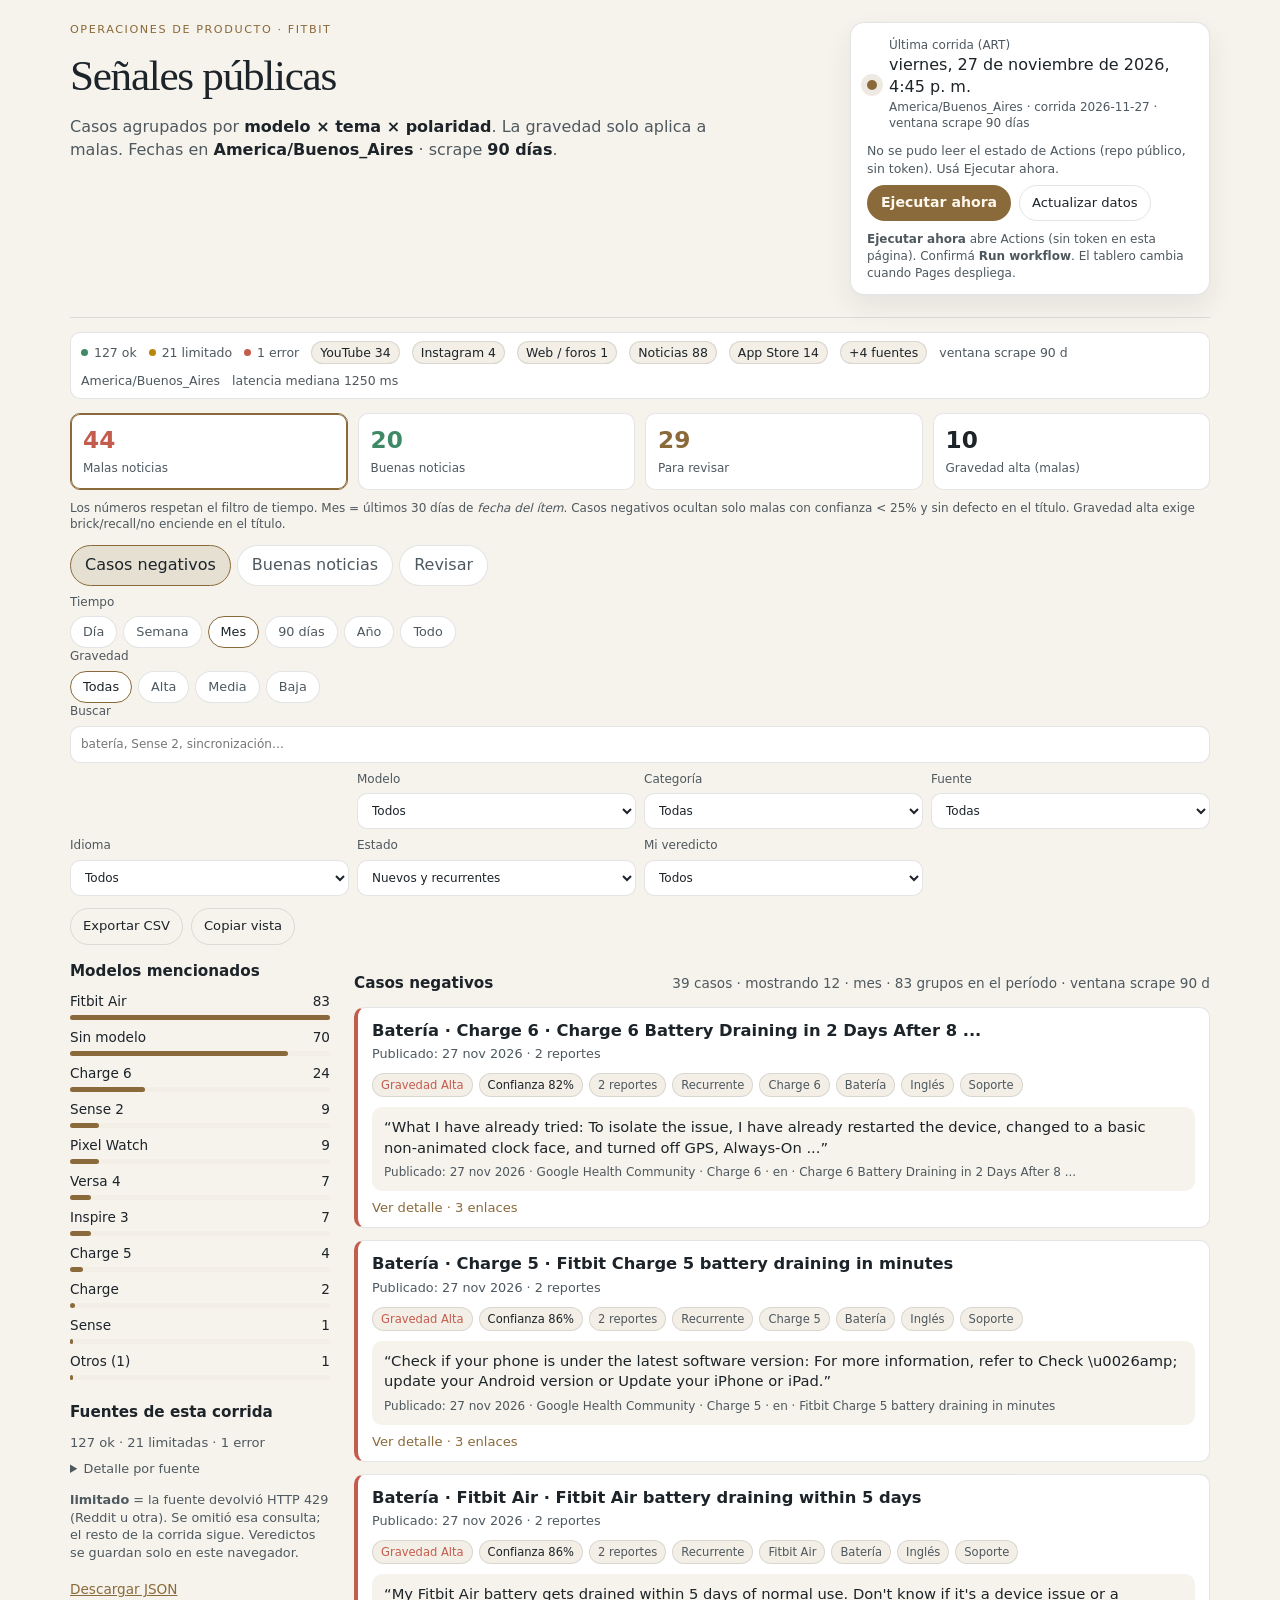
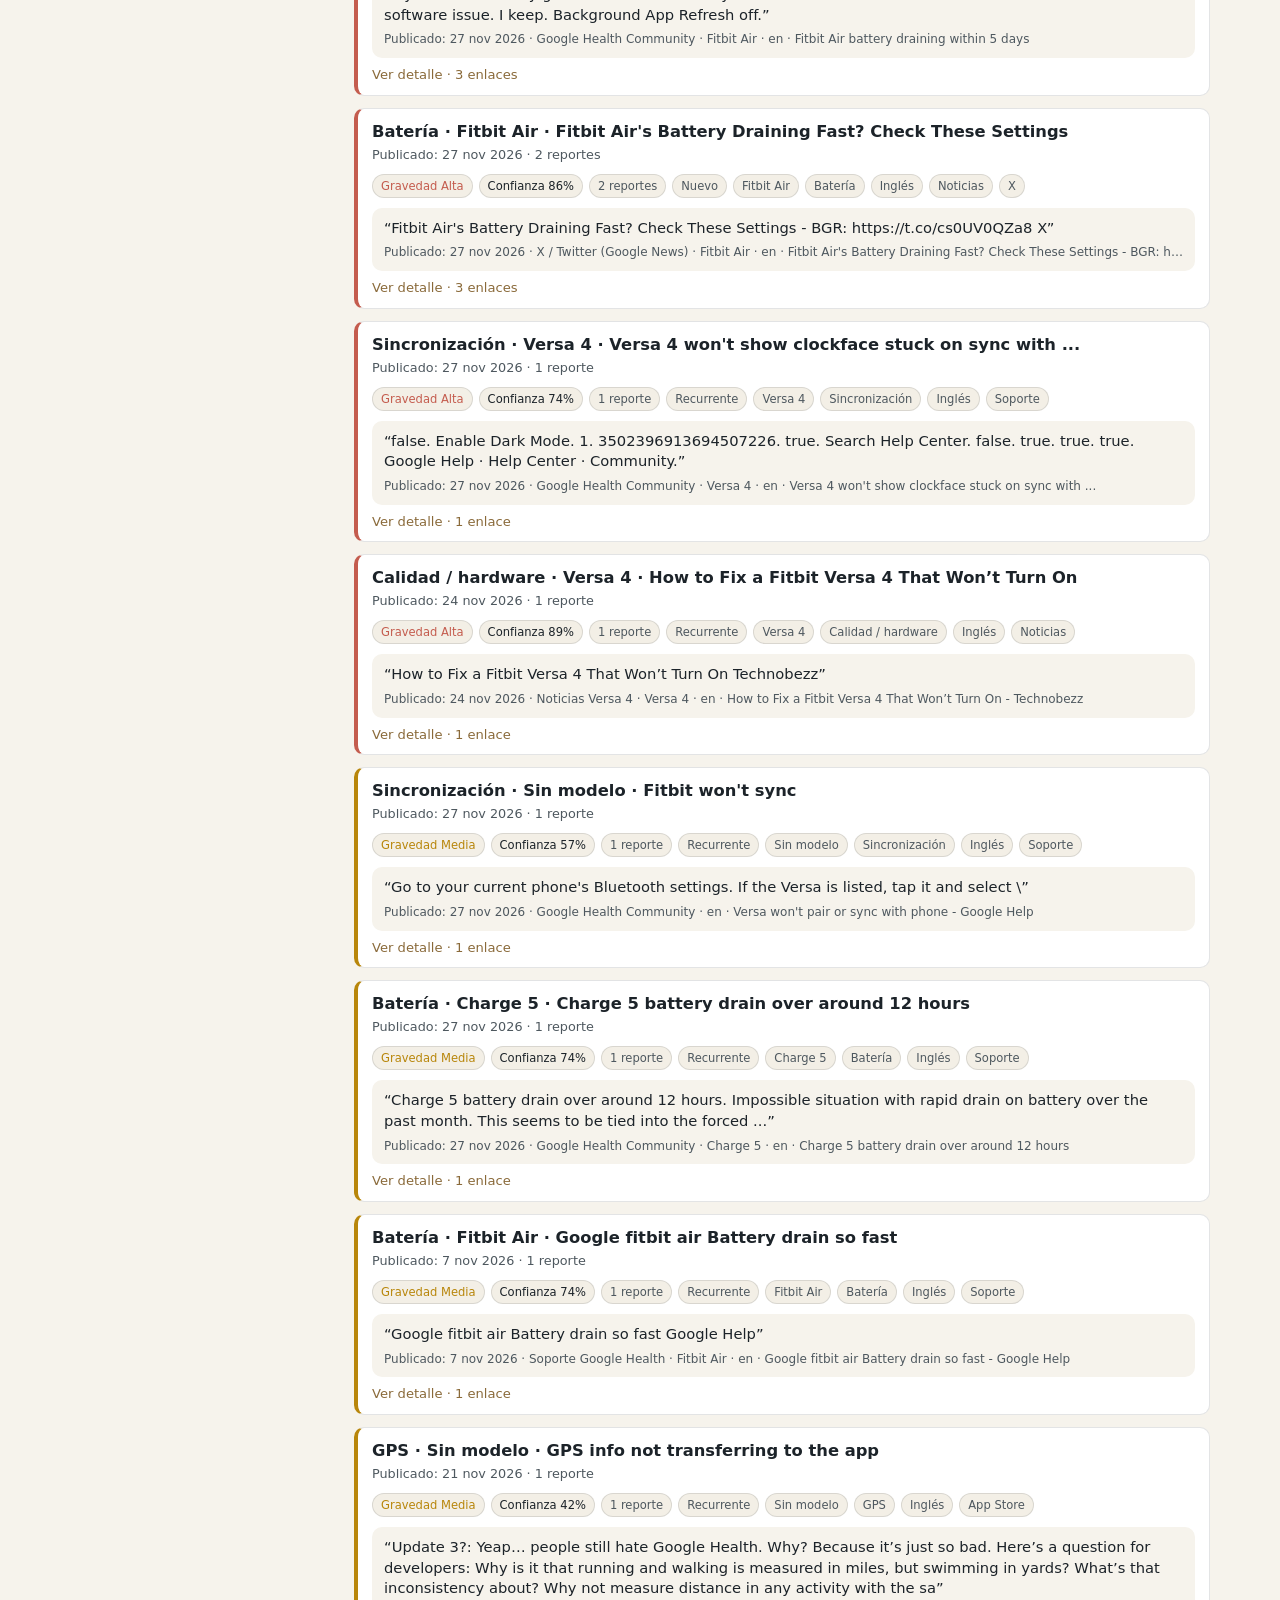
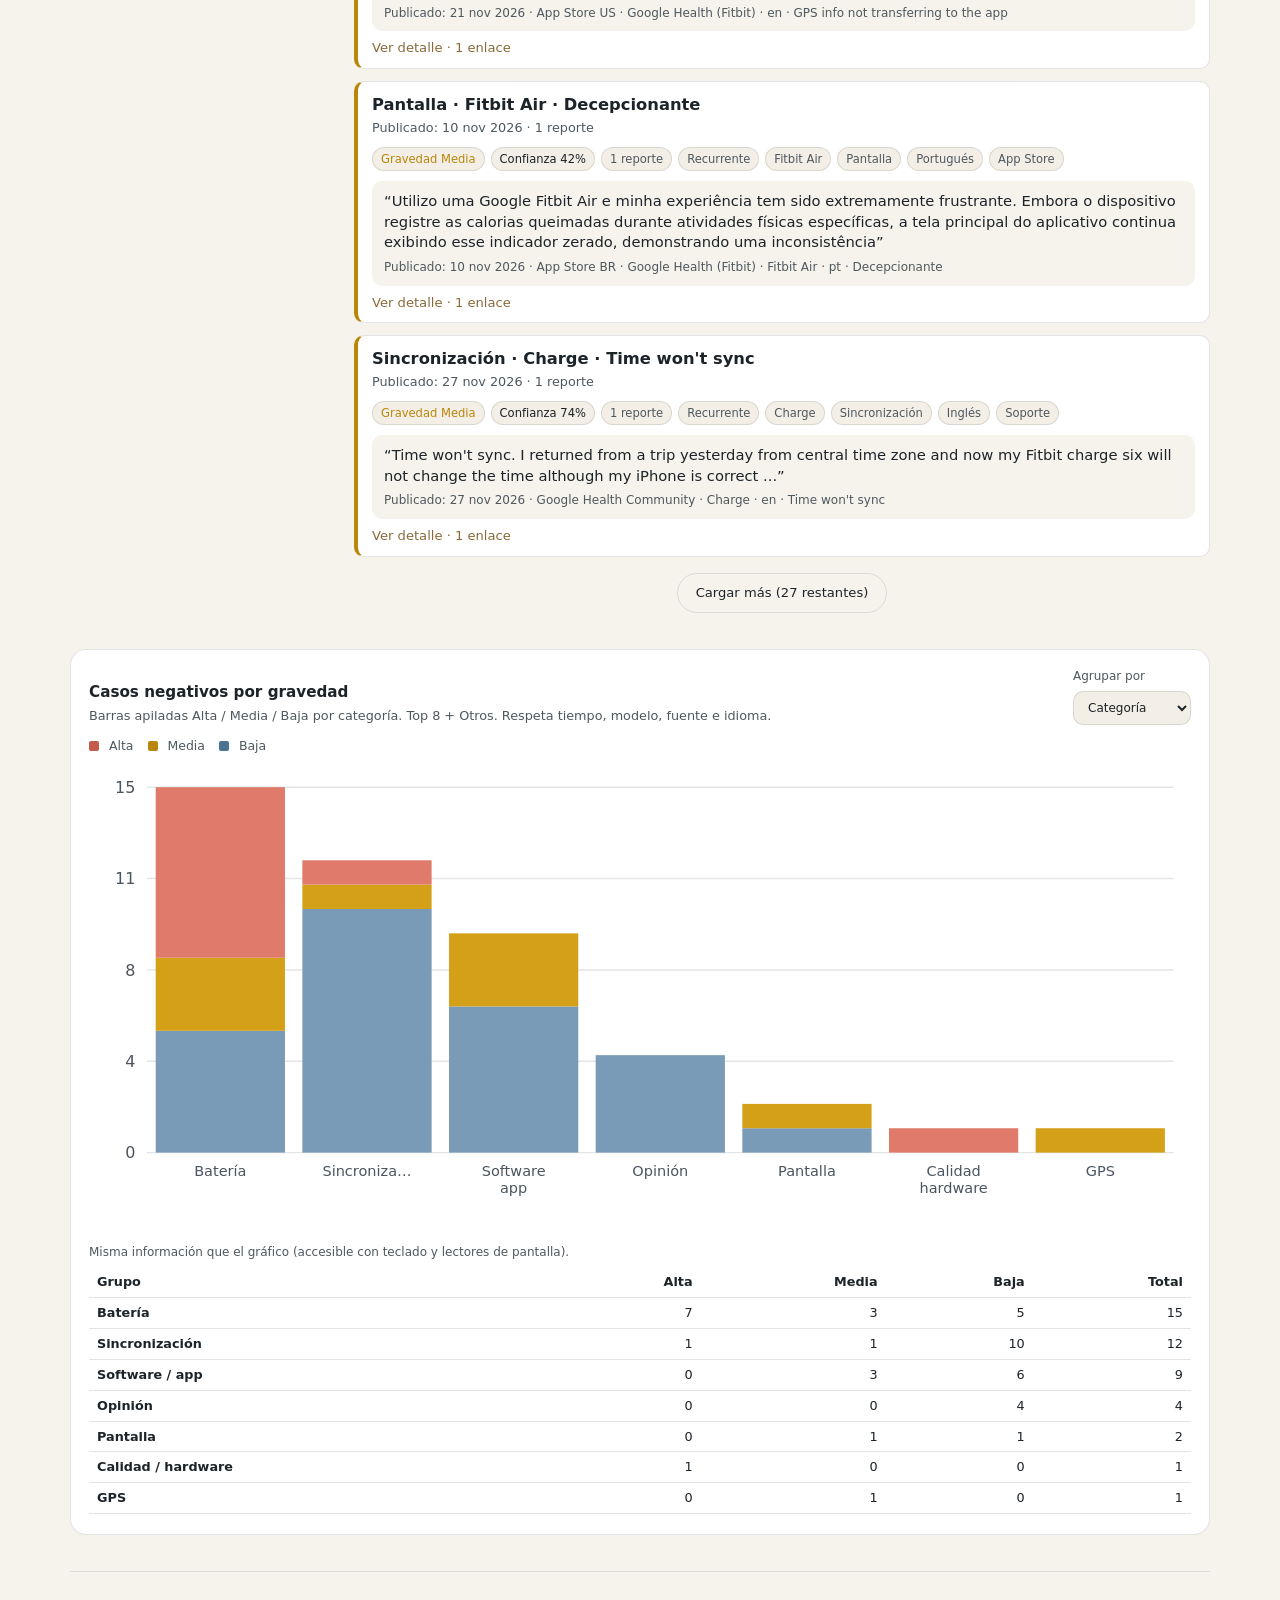
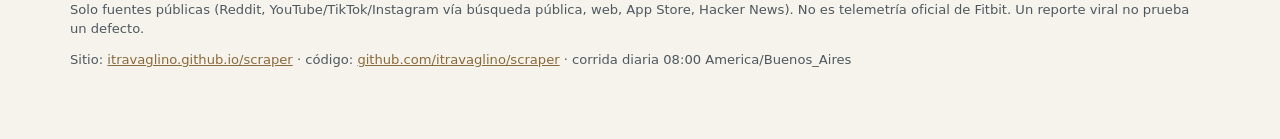
==== commit 95093b6f: "datos: scrape diario Fitbit 2026-11-27T20:08Z" ====
--- a/site/index.html
+++ b/site/index.html
@@ -27,7 +27,7 @@
           <span class="pulse" aria-hidden="true"></span>
           <div>
             <div class="meta-label">Última corrida (ART)</div>
-            <time id="run-stamp" datetime="2026-11-26T16:56:44-03:00">26 nov 2026, 16:56 America/Buenos_Aires</time>
+            <time id="run-stamp" datetime="2026-11-27T16:45:50-03:00">27 nov 2026, 16:45 America/Buenos_Aires</time>
             <div class="meta-sub" id="run-zone">America/Buenos_Aires · ventana 90 días</div>
           </div>
         </div>
@@ -159,14 +159,12 @@
           <p id="list-count">Cargando vista Mes…</p>
         </div>
         <div id="clusters" class="clusters" aria-busy="true" aria-live="polite">
-          <article class="card alta" data-id="6c1d708e0ceb2ad3"><h3>Batería · Charge 6 · Charge 6 Battery Draining in 2 Days After 8 ...</h3><p class="case-meta">2026-11-26 · 3 reportes · Batería · Charge 6</p><blockquote class="quote">What I have already tried: To isolate the issue, I have already restarted the device, changed to a basic non-animated clock face, and turned off GPS, Always-On ...</blockquote></article>
-<article class="card alta" data-id="73d21af4cde33796"><h3>Batería · Charge 5 · Fitbit Charge 5 battery draining in minutes</h3><p class="case-meta">2026-11-26 · 2 reportes · Batería · Charge 5</p><blockquote class="quote">Check if your phone is under the latest software version: For more information, refer to Check \u0026amp; update your Android version or Update your iPhone or iPad.</blockquote></article>
-<article class="card alta" data-id="dd99de55f4575d5e"><h3>Batería · Fitbit Air · Fitbit Air battery draining within 5 days</h3><p class="case-meta">2026-11-26 · 2 reportes · Batería · Fitbit Air</p><blockquote class="quote">My Fitbit Air battery gets drained within 5 days of normal use. Don&#x27;t know if it&#x27;s a device issue or a software issue. I keep. Background App Refresh off.</blockquote></article>
-<article class="card alta" data-id="a915a8c10d05c61a"><h3>Sincronización · Versa 4 · Versa 4 won&#x27;t show clockface stuck on sync with ...</h3><p class="case-meta">2026-11-26 · 2 reportes · Sincronización · Versa 4</p><blockquote class="quote">false. Enable Dark Mode. 1. 3561504860553711674. true. Search Help Center. false. true. true. true. Google Help · Help Center · Community.</blockquote></article>
+          <article class="card alta" data-id="6c1d708e0ceb2ad3"><h3>Batería · Charge 6 · Charge 6 Battery Draining in 2 Days After 8 ...</h3><p class="case-meta">2026-11-27 · 3 reportes · Batería · Charge 6</p><blockquote class="quote">What I have already tried: To isolate the issue, I have already restarted the device, changed to a basic non-animated clock face, and turned off GPS, Always-On ...</blockquote></article>
+<article class="card alta" data-id="73d21af4cde33796"><h3>Batería · Charge 5 · Fitbit Charge 5 battery draining in minutes</h3><p class="case-meta">2026-11-27 · 2 reportes · Batería · Charge 5</p><blockquote class="quote">Check if your phone is under the latest software version: For more information, refer to Check \u0026amp; update your Android version or Update your iPhone or iPad.</blockquote></article>
+<article class="card alta" data-id="dd99de55f4575d5e"><h3>Batería · Fitbit Air · Fitbit Air battery draining within 5 days</h3><p class="case-meta">2026-11-27 · 2 reportes · Batería · Fitbit Air</p><blockquote class="quote">My Fitbit Air battery gets drained within 5 days of normal use. Don&#x27;t know if it&#x27;s a device issue or a software issue. I keep. Background App Refresh off.</blockquote></article>
+<article class="card alta" data-id="40e0b116c898a2e0"><h3>Batería · Fitbit Air · Fitbit Air&#x27;s Battery Draining Fast? Check These Settings</h3><p class="case-meta">2026-11-27 · 2 reportes · Batería · Fitbit Air</p><blockquote class="quote">Fitbit Air&#x27;s Battery Draining Fast? Check These Settings - BGR: https://t.co/cs0UV0QZa8 X</blockquote></article>
+<article class="card alta" data-id="a915a8c10d05c61a"><h3>Sincronización · Versa 4 · Versa 4 won&#x27;t show clockface stuck on sync with ...</h3><p class="case-meta">2026-11-27 · 2 reportes · Sincronización · Versa 4</p><blockquote class="quote">false. Enable Dark Mode. 1. 3502396913694507226. true. Search Help Center. false. true. true. true. Google Help · Help Center · Community.</blockquote></article>
 <article class="card alta" data-id="e35465de195a6554"><h3>Calidad / hardware · Versa 4 · How to Fix a Fitbit Versa 4 That Won’t Turn On</h3><p class="case-meta">2026-11-24 · 1 reportes · Calidad / hardware · Versa 4</p><blockquote class="quote">How to Fix a Fitbit Versa 4 That Won’t Turn On Technobezz</blockquote></article>
-<article class="card alta" data-id="3e48e1bf084d7112"><h3>Sincronización · Inspire 2 · Incredibly frustrating</h3><p class="case-meta">2026-10-27 · 1 reportes · Sincronización · Inspire 2</p><blockquote class="quote">Since the switch from Fitbit I’ve had a range of issues. 
-
-I gave up on tracking food due to the lack of the clear dynamic calorie tracking with a deficit and switched to MyFitnessPal. Even though I told it I wanted to l</blockquote></article>
 <article class="card alta" data-id="e819a65d3fae448c"><h3>Software / app · Sin modelo · 4 Common Issues With Fitbit Devices</h3><p class="case-meta">2026-11-02 · 1 reportes · Software / app · Sin modelo</p><blockquote class="quote">4 Common Issues With Fitbit Devices BGR</blockquote></article>
 <article class="card alta" data-id="88edf96d4db2c0a5"><h3>Software / app · Sin modelo · I was having issues with Fitbit’s auto workout detection — until I ch…</h3><p class="case-meta">2026-11-03 · 1 reportes · Software / app · Sin modelo</p><blockquote class="quote">I was having issues with Fitbit’s auto workout detection — until I changed this one setting Tom&#x27;s Guide</blockquote></article>
         </div>
@@ -229,7 +227,7 @@
     </footer>
   </div>
   <button type="button" class="btn-top" id="btn-top" hidden>Volver arriba</button>
-  <script>window.FITBIT_SEED={"generated_at":"2026-11-26T16:56:44-03:00","generated_at_utc":"2026-11-26T19:56:44+00:00","timezone":"America/Buenos_Aires","run_id":"2026-11-26","scrape_window_days":90,"github_repo":"itravaglino/scraper","github_workflow":"daily.yml","run_workflow_url":"https://github.com/itravaglino/scraper/actions/workflows/daily.yml","summary":{"reports":204,"clusters":180,"clusters_mala":75,"clusters_buena":38,"new_clusters":27,"recurring_clusters":153,"by_model":{"Fitbit Air":74,"Sin modelo":69,"Charge 6":25,"Pixel Watch":10,"Sense 2":8,"Inspire 3":7,"Versa 4":6,"Charge 5":5,"Charge":2,"Sense":1,"Inspire 2":1},"by_severity":{"baja":53,"alta":13,"media":20},"by_polarity":{"buena":43,"mala":86,"revisar":75},"by_language":{"en":166,"es":10,"pt":8,"fr":5,"de":8,"it":3,"nl":1,"ja":3},"by_category":{"sincronizacion":56,"bateria":21,"software":30,"opinion":79,"pantalla":8,"calidad":2,"gps":4,"correa":2,"carga":2},"by_source":{"9to5Google RSS":2,"Google Health Community":40,"Noticias web (EN-US)":7,"Noticias web (EN-GB)":7,"Noticias web (EN-CA)":11,"Noticias web (EN-IN)":4,"Noticias web (ES-AR)":1,"Noticias web (PT)":5,"Noticias web (FR)":4,"Noticias web (DE)":5,"Noticias web (IT)":1,"Noticias web (NL)":1,"Noticias migración Google Health":10,"Noticias outage Fitbit":5,"community.fitbit.com":2,"Soporte Google Health":21,"9to5Google (News)":1,"Android Central (News)":1,"Android Authority (News)":1,"TechRadar (News)":4,"gadgetsandwearables (News)":5,"Noticias positivas (EN)":1,"Bing News problemas":1,"Noticias Charge 6":3,"Noticias Inspire 3":1,"Noticias Versa 4":1,"Noticias Fitbit Air":3,"Noticias Fitbit Air (ES)":2,"X / Twitter (Google News)":9,"YouTube (búsqueda pública)":3,"YouTube ES":1,"YouTube PT":2,"YouTube DE":2,"YouTube JA":2,"YouTube elogios":15,"Instagram ES":4,"App Store US · Google Health (Fitbit)":1,"App Store GB · Google Health (Fitbit)":1,"App Store CA · Google Health (Fitbit)":1,"App Store AU · Google Health (Fitbit)":1,"App Store ES · Google Health (Fitbit)":1,"App Store AR · Google Health (Fitbit)":1,"App Store MX · Google Health (Fitbit)":1,"App Store BR · Google Health (Fitbit)":1,"App Store FR · Google Health (Fitbit)":1,"App Store DE · Google Health (Fitbit)":1,"App Store IT · Google Health (Fitbit)":1,"App Store JP · Google Health (Fitbit)":1,"App Store IN · Google Health (Fitbit)":1,"App Store NL · Google Health (Fitbit)":1,"Play Store AU · Google Health (Fitbit)":1,"Hacker News":1},"by_kind":{"news":87,"support":63,"x":9,"youtube":25,"instagram":4,"itunes":14,"playstore":1,"hackernews":1},"sources_ok":127,"sources_limited":21,"sources_error":1},"sources":[{"id":"rss_verge","label":"The Verge RSS","kind":"news","ok":true,"state":"ok","kept":0,"fetched":10,"latency_ms":784},{"id":"rss_androidauthority","label":"Android Authority RSS","kind":"news","ok":true,"state":"ok","kept":0,"fetched":80,"latency_ms":541},{"id":"rss_androidpolice","label":"Android Police RSS","kind":"news","ok":true,"state":"ok","kept":0,"fetched":10,"latency_ms":1254},{"id":"rss_9to5google","label":"9to5Google RSS","kind":"news","ok":true,"state":"ok","kept":2,"fetched":100,"latency_ms":1175},{"id":"rss_techradar","label":"TechRadar RSS","kind":"news","ok":true,"state":"ok","kept":0,"fetched":50,"latency_ms":1611},{"id":"rss_gadgetsandwearables","label":"gadgetsandwearables RSS","kind":"news","ok":true,"state":"ok","kept":0,"fetched":10,"latency_ms":1017},{"id":"rss_wareable","label":"Wareable RSS","kind":"news","ok":false,"state":"skip","kept":0,"fetched":0,"error":"Fuente no disponible (HTTP 403)","latency_ms":884},{"id":"rss_androidcentral","label":"Android Central RSS","kind":"news","ok":true,"state":"ok","kept":0,"fetched":50,"latency_ms":1606},{"id":"ghealth_community_html","label":"Google Health Community","kind":"support","ok":true,"state":"ok","kept":40,"fetched":50,"latency_ms":14762},{"id":"gnews_en","label":"Noticias web (EN-US)","kind":"news","ok":true,"state":"ok","kept":7,"fetched":55,"latency_ms":1032},{"id":"gnews_uk","label":"Noticias web (EN-GB)","kind":"news","ok":true,"state":"ok","kept":7,"fetched":55,"latency_ms":1133},{"id":"gnews_ca","label":"Noticias web (EN-CA)","kind":"news","ok":true,"state":"ok","kept":11,"fetched":100,"latency_ms":1597},{"id":"gnews_au","label":"Noticias web (EN-AU)","kind":"news","ok":true,"state":"ok","kept":0,"fetched":55,"latency_ms":812},{"id":"gnews_in","label":"Noticias web (EN-IN)","kind":"news","ok":true,"state":"ok","kept":4,"fetched":100,"latency_ms":1521},{"id":"gnews_es","label":"Noticias web (ES-AR)","kind":"news","ok":true,"state":"ok","kept":1,"fetched":100,"latency_ms":1249},{"id":"gnews_mx","label":"Noticias web (ES-MX)","kind":"news","ok":true,"state":"ok","kept":0,"fetched":48,"latency_ms":890},{"id":"gnews_es_es","label":"Noticias web (ES-ES)","kind":"news","ok":true,"state":"ok","kept":0,"fetched":51,"latency_ms":1123},{"id":"gnews_pt","label":"Noticias web (PT)","kind":"news","ok":true,"state":"ok","kept":5,"fetched":76,"latency_ms":1340},{"id":"gnews_fr","label":"Noticias web (FR)","kind":"news","ok":true,"state":"ok","kept":4,"fetched":78,"latency_ms":1302},{"id":"gnews_de","label":"Noticias web (DE)","kind":"news","ok":true,"state":"ok","kept":5,"fetched":41,"latency_ms":900},{"id":"gnews_it","label":"Noticias web (IT)","kind":"news","ok":true,"state":"ok","kept":1,"fetched":40,"latency_ms":1262},{"id":"gnews_nl","label":"Noticias web (NL)","kind":"news","ok":true,"state":"ok","kept":1,"fetched":32,"latency_ms":1029},{"id":"gnews_ja","label":"Noticias web (JA)","kind":"news","ok":true,"state":"ok","kept":0,"fetched":43,"latency_ms":1270},{"id":"gnews_ko","label":"Noticias web (KO)","kind":"news","ok":true,"state":"ok","kept":0,"fetched":10,"latency_ms":965},{"id":"gnews_migration","label":"Noticias migración Google Health","kind":"news","ok":true,"state":"ok","kept":10,"fetched":100,"latency_ms":1844},{"id":"gnews_outage","label":"Noticias outage Fitbit","kind":"news","ok":true,"state":"ok","kept":5,"fetched":25,"latency_ms":708},{"id":"gnews_forums","label":"Foros / soporte (web)","kind":"web","ok":true,"state":"ok","kept":0,"fetched":35,"latency_ms":1248},{"id":"gnews_community_fitbit","label":"community.fitbit.com","kind":"support","ok":true,"state":"ok","kept":2,"fetched":100,"latency_ms":1603},{"id":"gnews_support_googlehealth","label":"Soporte Google Health","kind":"support","ok":true,"state":"ok","kept":21,"fetched":27,"latency_ms":727},{"id":"gnews_support_google","label":"Soporte Google","kind":"support","ok":true,"state":"ok","kept":0,"fetched":67,"latency_ms":1446},{"id":"gnews_xda","label":"XDA Forums","kind":"web","ok":true,"state":"ok","kept":0,"fetched":100,"latency_ms":1446},{"id":"gnews_9to5","label":"9to5Google (News)","kind":"news","ok":true,"state":"ok","kept":1,"fetched":97,"latency_ms":848},{"id":"gnews_androidcentral","label":"Android Central (News)","kind":"news","ok":true,"state":"ok","kept":1,"fetched":100,"latency_ms":1558},{"id":"gnews_verge","label":"The Verge (News)","kind":"news","ok":true,"state":"ok","kept":0,"fetched":21,"latency_ms":596},{"id":"gnews_androidauthority","label":"Android Authority (News)","kind":"news","ok":true,"state":"ok","kept":1,"fetched":56,"latency_ms":1442},{"id":"gnews_techradar","label":"TechRadar (News)","kind":"news","ok":true,"state":"ok","kept":4,"fetched":100,"latency_ms":1320},{"id":"gnews_gadgets","label":"gadgetsandwearables (News)","kind":"news","ok":true,"state":"ok","kept":5,"fetched":49,"latency_ms":999},{"id":"gnews_downdetector","label":"Downdetector / outage","kind":"web","ok":true,"state":"ok","kept":0,"fetched":0,"latency_ms":958},{"id":"gnews_praise","label":"Noticias positivas (EN)","kind":"news","ok":true,"state":"ok","kept":1,"fetched":29,"latency_ms":1403},{"id":"bing_news_en","label":"Bing News (EN)","kind":"news","ok":true,"state":"ok","kept":0,"fetched":0,"latency_ms":1071},{"id":"bing_news_problem","label":"Bing News problemas","kind":"news","ok":true,"state":"ok","kept":1,"fetched":4,"latency_ms":1191},{"id":"bing_news_es","label":"Bing News (ES)","kind":"news","ok":true,"state":"ok","kept":0,"fetched":3,"latency_ms":1132},{"id":"bing_news_de","label":"Bing News (DE)","kind":"news","ok":true,"state":"ok","kept":0,"fetched":3,"latency_ms":1261},{"id":"bing_news_migration","label":"Bing News migración","kind":"news","ok":true,"state":"ok","kept":0,"fetched":12,"latency_ms":1226},{"id":"gnews_model_charge_6","label":"Noticias Charge 6","kind":"news","ok":true,"state":"ok","kept":3,"fetched":39,"latency_ms":1368},{"id":"gnews_model_charge_6_es","label":"Noticias Charge 6 (ES)","kind":"news","ok":true,"state":"ok","kept":0,"fetched":6,"latency_ms":1008},{"id":"gnews_model_charge_5","label":"Noticias Charge 5","kind":"news","ok":true,"state":"ok","kept":0,"fetched":10,"latency_ms":1259},{"id":"gnews_model_charge_5_es","label":"Noticias Charge 5 (ES)","kind":"news","ok":true,"state":"ok","kept":0,"fetched":3,"latency_ms":1104},{"id":"gnews_model_charge_4","label":"Noticias Charge 4","kind":"news","ok":true,"state":"ok","kept":0,"fetched":10,"latency_ms":1282},{"id":"gnews_model_charge_4_es","label":"Noticias Charge 4 (ES)","kind":"news","ok":true,"state":"ok","kept":0,"fetched":1,"latency_ms":1129},{"id":"gnews_model_sense_2","label":"Noticias Sense 2","kind":"news","ok":true,"state":"ok","kept":0,"fetched":9,"latency_ms":1363},{"id":"gnews_model_sense_2_es","label":"Noticias Sense 2 (ES)","kind":"news","ok":true,"state":"ok","kept":0,"fetched":7,"latency_ms":1062},{"id":"gnews_model_inspire_3","label":"Noticias Inspire 3","kind":"news","ok":true,"state":"ok","kept":1,"fetched":20,"latency_ms":1244},{"id":"gnews_model_inspire_3_es","label":"Noticias Inspire 3 (ES)","kind":"news","ok":true,"state":"ok","kept":0,"fetched":1,"latency_ms":1116},{"id":"gnews_model_versa_4","label":"Noticias Versa 4","kind":"news","ok":true,"state":"ok","kept":1,"fetched":10,"latency_ms":1250},{"id":"gnews_model_versa_4_es","label":"Noticias Versa 4 (ES)","kind":"news","ok":true,"state":"ok","kept":0,"fetched":6,"latency_ms":1234},{"id":"gnews_model_versa_3","label":"Noticias Versa 3","kind":"news","ok":true,"state":"ok","kept":0,"fetched":10,"latency_ms":1179},{"id":"gnews_model_versa_3_es","label":"Noticias Versa 3 (ES)","kind":"news","ok":true,"state":"ok","kept":0,"fetched":5,"latency_ms":1205},{"id":"gnews_model_fitbit_air","label":"Noticias Fitbit Air","kind":"news","ok":true,"state":"ok","kept":3,"fetched":72,"latency_ms":1577},{"id":"gnews_model_fitbit_air_es","label":"Noticias Fitbit Air (ES)","kind":"news","ok":true,"state":"ok","kept":2,"fetched":26,"latency_ms":943},{"id":"gnews_model_ace_3","label":"Noticias Ace 3","kind":"news","ok":true,"state":"ok","kept":0,"fetched":5,"latency_ms":1048},{"id":"gnews_model_ace_3_es","label":"Noticias Ace 3 (ES)","kind":"news","ok":true,"state":"ok","kept":0,"fetched":0,"latency_ms":1170},{"id":"gnews_gh_pt","label":"Noticias Google Health (PT)","kind":"news","ok":true,"state":"ok","kept":0,"fetched":10,"latency_ms":1244},{"id":"gnews_gh_fr","label":"Noticias Google Health (FR)","kind":"news","ok":true,"state":"ok","kept":0,"fetched":9,"latency_ms":1190},{"id":"gnews_gh_de","label":"Noticias Google Health (DE)","kind":"news","ok":true,"state":"ok","kept":0,"fetched":22,"latency_ms":1348},{"id":"gnews_gh_it","label":"Noticias Google Health (IT)","kind":"news","ok":true,"state":"ok","kept":0,"fetched":31,"latency_ms":1210},{"id":"gnews_gh_ja","label":"Noticias Google Health (JA)","kind":"news","ok":true,"state":"ok","kept":0,"fetched":9,"latency_ms":1069},{"id":"gnews_x","label":"X / Twitter (Google News)","kind":"x","ok":true,"state":"ok","kept":9,"fetched":55,"latency_ms":1666},{"id":"gnews_twitter","label":"Twitter.com (Google News)","kind":"x","ok":true,"state":"ok","kept":0,"fetched":1,"latency_ms":648},{"id":"nitter_fitbit","label":"X (RSS bridge)","kind":"x","ok":false,"state":"error","kept":0,"fetched":0,"error":"HTTP 451 ","latency_ms":18392},{"id":"youtube_gnews","label":"YouTube (búsqueda pública)","kind":"youtube","ok":true,"state":"ok","kept":3,"fetched":100,"latency_ms":2060},{"id":"youtube_gnews_es","label":"YouTube ES","kind":"youtube","ok":true,"state":"ok","kept":1,"fetched":63,"latency_ms":817},{"id":"youtube_gnews_pt","label":"YouTube PT","kind":"youtube","ok":true,"state":"ok","kept":2,"fetched":100,"latency_ms":1335},{"id":"youtube_gnews_fr","label":"YouTube FR","kind":"youtube","ok":true,"state":"ok","kept":0,"fetched":100,"latency_ms":1013},{"id":"youtube_gnews_de","label":"YouTube DE","kind":"youtube","ok":true,"state":"ok","kept":2,"fetched":100,"latency_ms":1245},{"id":"youtube_gnews_ja","label":"YouTube JA","kind":"youtube","ok":true,"state":"ok","kept":2,"fetched":65,"latency_ms":1066},{"id":"youtube_praise","label":"YouTube elogios","kind":"youtube","ok":true,"state":"ok","kept":15,"fetched":100,"latency_ms":1351},{"id":"tiktok_gnews","label":"TikTok (búsqueda pública)","kind":"tiktok","ok":true,"state":"ok","kept":0,"fetched":100,"latency_ms":1557},{"id":"tiktok_gnews_es","label":"TikTok ES","kind":"tiktok","ok":true,"state":"ok","kept":0,"fetched":100,"latency_ms":949},{"id":"tiktok_gnews_pt","label":"TikTok PT","kind":"tiktok","ok":true,"state":"ok","kept":0,"fetched":100,"latency_ms":1195},{"id":"instagram_gnews","label":"Instagram (búsqueda pública)","kind":"instagram","ok":true,"state":"ok","kept":0,"fetched":100,"latency_ms":1484},{"id":"instagram_gnews_es","label":"Instagram ES","kind":"instagram","ok":true,"state":"ok","kept":4,"fetched":61,"latency_ms":1144},{"id":"instagram_gnews_pt","label":"Instagram PT","kind":"instagram","ok":true,"state":"ok","kept":0,"fetched":100,"latency_ms":1096},{"id":"itunes_us_462638897","label":"App Store US · Google Health (Fitbit)","kind":"itunes","ok":true,"state":"ok","kept":1,"fetched":150,"latency_ms":3238},{"id":"itunes_gb_462638897","label":"App Store GB · Google Health (Fitbit)","kind":"itunes","ok":true,"state":"ok","kept":1,"fetched":150,"latency_ms":3653},{"id":"itunes_ca_462638897","label":"App Store CA · Google Health (Fitbit)","kind":"itunes","ok":true,"state":"ok","kept":1,"fetched":150,"latency_ms":3664},{"id":"itunes_au_462638897","label":"App Store AU · Google Health (Fitbit)","kind":"itunes","ok":true,"state":"ok","kept":1,"fetched":150,"latency_ms":3464},{"id":"itunes_es_462638897","label":"App Store ES · Google Health (Fitbit)","kind":"itunes","ok":true,"state":"ok","kept":1,"fetched":150,"latency_ms":3652},{"id":"itunes_ar_462638897","label":"App Store AR · Google Health (Fitbit)","kind":"itunes","ok":true,"state":"ok","kept":1,"fetched":150,"latency_ms":3537},{"id":"itunes_mx_462638897","label":"App Store MX · Google Health (Fitbit)","kind":"itunes","ok":true,"state":"ok","kept":1,"fetched":150,"latency_ms":3513},{"id":"itunes_br_462638897","label":"App Store BR · Google Health (Fitbit)","kind":"itunes","ok":true,"state":"ok","kept":1,"fetched":150,"latency_ms":3606},{"id":"itunes_fr_462638897","label":"App Store FR · Google Health (Fitbit)","kind":"itunes","ok":true,"state":"ok","kept":1,"fetched":150,"latency_ms":3803},{"id":"itunes_de_462638897","label":"App Store DE · Google Health (Fitbit)","kind":"itunes","ok":true,"state":"ok","kept":1,"fetched":150,"latency_ms":3587},{"id":"itunes_it_462638897","label":"App Store IT · Google Health (Fitbit)","kind":"itunes","ok":true,"state":"ok","kept":1,"fetched":150,"latency_ms":3534},{"id":"itunes_jp_462638897","label":"App Store JP · Google Health (Fitbit)","kind":"itunes","ok":true,"state":"ok","kept":1,"fetched":150,"latency_ms":3468},{"id":"itunes_in_462638897","label":"App Store IN · Google Health (Fitbit)","kind":"itunes","ok":true,"state":"ok","kept":1,"fetched":150,"latency_ms":3707},{"id":"itunes_nl_462638897","label":"App Store NL · Google Health (Fitbit)","kind":"itunes","ok":true,"state":"ok","kept":1,"fetched":150,"latency_ms":3632},{"id":"itunes_us_1621113388","label":"App Store US · Fitbit Ace","kind":"itunes","ok":true,"state":"ok","kept":0,"fetched":58,"latency_ms":3274},{"id":"itunes_gb_1621113388","label":"App Store GB · Fitbit Ace","kind":"itunes","ok":true,"state":"ok","kept":0,"fetched":0,"latency_ms":1138},{"id":"itunes_ca_1621113388","label":"App Store CA · Fitbit Ace","kind":"itunes","ok":true,"state":"ok","kept":0,"fetched":3,"latency_ms":1266},{"id":"itunes_au_1621113388","label":"App Store AU · Fitbit Ace","kind":"itunes","ok":true,"state":"ok","kept":0,"fetched":3,"latency_ms":1194},{"id":"itunes_es_1621113388","label":"App Store ES · Fitbit Ace","kind":"itunes","ok":true,"state":"ok","kept":0,"fetched":0,"latency_ms":1174},{"id":"itunes_ar_1621113388","label":"App Store AR · Fitbit Ace","kind":"itunes","ok":true,"state":"ok","kept":0,"fetched":0,"latency_ms":1237},{"id":"itunes_mx_1621113388","label":"App Store MX · Fitbit Ace","kind":"itunes","ok":true,"state":"ok","kept":0,"fetched":0,"latency_ms":1171},{"id":"itunes_br_1621113388","label":"App Store BR · Fitbit Ace","kind":"itunes","ok":true,"state":"ok","kept":0,"fetched":0,"latency_ms":1298},{"id":"itunes_fr_1621113388","label":"App Store FR · Fitbit Ace","kind":"itunes","ok":true,"state":"ok","kept":0,"fetched":0,"latency_ms":1056},{"id":"itunes_de_1621113388","label":"App Store DE · Fitbit Ace","kind":"itunes","ok":true,"state":"ok","kept":0,"fetched":0,"latency_ms":1237},{"id":"itunes_it_1621113388","label":"App Store IT · Fitbit Ace","kind":"itunes","ok":true,"state":"ok","kept":0,"fetched":0,"latency_ms":1234},{"id":"itunes_jp_1621113388","label":"App Store JP · Fitbit Ace","kind":"itunes","ok":true,"state":"ok","kept":0,"fetched":0,"latency_ms":1189},{"id":"itunes_in_1621113388","label":"App Store IN · Fitbit Ace","kind":"itunes","ok":true,"state":"ok","kept":0,"fetched":0,"latency_ms":1152},{"id":"itunes_nl_1621113388","label":"App Store NL · Fitbit Ace","kind":"itunes","ok":true,"state":"ok","kept":0,"fetched":0,"latency_ms":1233},{"id":"play_us_com_fitbit_FitbitMobile","label":"Play Store US · Google Health (Fitbit)","kind":"playstore","ok":true,"state":"ok","kept":0,"fetched":3,"latency_ms":1264},{"id":"play_gb_com_fitbit_FitbitMobile","label":"Play Store GB · Google Health (Fitbit)","kind":"playstore","ok":true,"state":"ok","kept":0,"fetched":3,"latency_ms":1230},{"id":"play_ca_com_fitbit_FitbitMobile","label":"Play Store CA · Google Health (Fitbit)","kind":"playstore","ok":true,"state":"ok","kept":0,"fetched":3,"latency_ms":1156},{"id":"play_au_com_fitbit_FitbitMobile","label":"Play Store AU · Google Health (Fitbit)","kind":"playstore","ok":true,"state":"ok","kept":1,"fetched":3,"latency_ms":1211},{"id":"play_es_com_fitbit_FitbitMobile","label":"Play Store ES · Google Health (Fitbit)","kind":"playstore","ok":true,"state":"ok","kept":0,"fetched":3,"latency_ms":1359},{"id":"play_ar_com_fitbit_FitbitMobile","label":"Play Store AR · Google Health (Fitbit)","kind":"playstore","ok":true,"state":"ok","kept":0,"fetched":3,"latency_ms":1123},{"id":"play_mx_com_fitbit_FitbitMobile","label":"Play Store MX · Google Health (Fitbit)","kind":"playstore","ok":true,"state":"ok","kept":0,"fetched":3,"latency_ms":1162},{"id":"play_br_com_fitbit_FitbitMobile","label":"Play Store BR · Google Health (Fitbit)","kind":"playstore","ok":true,"state":"ok","kept":0,"fetched":3,"latency_ms":1720},{"id":"play_fr_com_fitbit_FitbitMobile","label":"Play Store FR · Google Health (Fitbit)","kind":"playstore","ok":true,"state":"ok","kept":0,"fetched":3,"latency_ms":681},{"id":"play_de_com_fitbit_FitbitMobile","label":"Play Store DE · Google Health (Fitbit)","kind":"playstore","ok":true,"state":"ok","kept":0,"fetched":3,"latency_ms":1197},{"id":"play_it_com_fitbit_FitbitMobile","label":"Play Store IT · Google Health (Fitbit)","kind":"playstore","ok":true,"state":"ok","kept":0,"fetched":3,"latency_ms":1238},{"id":"play_jp_com_fitbit_FitbitMobile","label":"Play Store JP · Google Health (Fitbit)","kind":"playstore","ok":true,"state":"ok","kept":0,"fetched":3,"latency_ms":1162},{"id":"play_in_com_fitbit_FitbitMobile","label":"Play Store IN · Google Health (Fitbit)","kind":"playstore","ok":true,"state":"ok","kept":0,"fetched":3,"latency_ms":1187},{"id":"play_nl_com_fitbit_FitbitMobile","label":"Play Store NL · Google Health (Fitbit)","kind":"playstore","ok":true,"state":"ok","kept":0,"fetched":3,"latency_ms":1336},{"id":"hn_fitbit","label":"Hacker News","kind":"hackernews","ok":true,"state":"ok","kept":1,"fetched":6,"latency_ms":4896},{"id":"hn_fitbit_comments","label":"Hacker News comentarios","kind":"hackernews","ok":true,"state":"ok","kept":0,"fetched":50,"latency_ms":6028},{"id":"hn_google_health","label":"Hacker News Google Health","kind":"hackernews","ok":true,"state":"ok","kept":0,"fetched":1,"latency_ms":4719},{"id":"hn_fitbit_bug","label":"Hacker News bugs","kind":"hackernews","ok":true,"state":"ok","kept":0,"fetched":0,"latency_ms":4861},{"id":"reddit_fitbit_new","label":"Reddit r/fitbit new","kind":"reddit","ok":false,"state":"skip","kept":0,"fetched":0,"error":"Fuente no encontrada (HTTP 404)","latency_ms":3205},{"id":"reddit_fitbit_top_week","label":"Reddit r/fitbit top semana","kind":"reddit","ok":false,"state":"skip","kept":0,"fetched":0,"error":"Fuente no encontrada (HTTP 404)","latency_ms":28050},{"id":"reddit_fitbit_top_month","label":"Reddit r/fitbit top mes","kind":"reddit","ok":false,"state":"skip","kept":0,"fetched":0,"error":"Fuente no encontrada (HTTP 404)","latency_ms":68087},{"id":"reddit_googlehealthfitbit","label":"Reddit r/GoogleHealthFitbit","kind":"reddit","ok":false,"state":"skip","kept":0,"fetched":0,"error":"Fuente no encontrada (HTTP 404)","latency_ms":68145},{"id":"reddit_googlehealthapp","label":"Reddit r/GoogleHealthApp","kind":"reddit","ok":false,"state":"skip","kept":0,"fetched":0,"error":"Fuente no encontrada (HTTP 404)","latency_ms":68132},{"id":"reddit_fitbitair","label":"Reddit r/FitbitAir","kind":"reddit","ok":false,"state":"skip","kept":0,"fetched":0,"error":"Fuente no encontrada (HTTP 404)","latency_ms":28029},{"id":"reddit_googlepixelwatch","label":"Reddit r/GooglePixelWatch","kind":"reddit","ok":false,"state":"skip","kept":0,"fetched":0,"error":"Fuente no encontrada (HTTP 404)","latency_ms":68089},{"id":"reddit_pixelwatch","label":"Reddit r/PixelWatch","kind":"reddit","ok":false,"state":"skip","kept":0,"fetched":0,"error":"Fuente no encontrada (HTTP 404)","latency_ms":68109},{"id":"reddit_q_sync","label":"Reddit r/fitbit sync","kind":"reddit","ok":false,"state":"skip","kept":0,"fetched":0,"error":"Fuente no encontrada (HTTP 404)","latency_ms":68113},{"id":"reddit_q_battery","label":"Reddit r/fitbit battery","kind":"reddit","ok":false,"state":"skip","kept":0,"fetched":0,"error":"Fuente no encontrada (HTTP 404)","latency_ms":68103},{"id":"reddit_q_crash","label":"Reddit r/fitbit crash","kind":"reddit","ok":false,"state":"skip","kept":0,"fetched":0,"error":"Fuente no encontrada (HTTP 404)","latency_ms":28055},{"id":"reddit_q_update","label":"Reddit r/fitbit update","kind":"reddit","ok":false,"state":"skip","kept":0,"fetched":0,"error":"Fuente no encontrada (HTTP 404)","latency_ms":68095},{"id":"reddit_q_migration","label":"Reddit r/fitbit Google Health","kind":"reddit","ok":false,"state":"skip","kept":0,"fetched":0,"error":"Fuente no encontrada (HTTP 404)","latency_ms":68096},{"id":"reddit_q_charge","label":"Reddit r/fitbit Charge","kind":"reddit","ok":false,"state":"skip","kept":0,"fetched":0,"error":"Fuente no encontrada (HTTP 404)","latency_ms":68187},{"id":"reddit_q_sense","label":"Reddit r/fitbit Sense","kind":"reddit","ok":false,"state":"skip","kept":0,"fetched":0,"error":"Fuente no encontrada (HTTP 404)","latency_ms":68075},{"id":"reddit_q_inspire","label":"Reddit r/fitbit Inspire","kind":"reddit","ok":false,"state":"skip","kept":0,"fetched":0,"error":"Fuente no encontrada (HTTP 404)","latency_ms":28072},{"id":"reddit_q_versa","label":"Reddit r/fitbit Versa","kind":"reddit","ok":false,"state":"skip","kept":0,"fetched":0,"error":"Fuente no encontrada (HTTP 404)","latency_ms":68082},{"id":"reddit_q_air","label":"Reddit r/fitbit Air","kind":"reddit","ok":false,"state":"skip","kept":0,"fetched":0,"error":"Fuente no encontrada (HTTP 404)","latency_ms":68094},{"id":"reddit_global_search","label":"Reddit (búsqueda Fitbit)","kind":"reddit","ok":false,"state":"skip","kept":0,"fetched":0,"error":"Fuente no encontrada (HTTP 404)","latency_ms":68133},{"id":"reddit_global_x","label":"Reddit (Fitbit X/Twitter)","kind":"reddit","ok":false,"state":"skip","kept":0,"fetched":0,"error":"Fuente no encontrada (HTTP 404)","latency_ms":68121}],"clusters":[{"id":"6c1d708e0ceb2ad3","title":"Batería · Charge 6 · Charge 6 Battery Draining in 2 Days After 8 ...","category":"bateria","category_label":"Batería","polarity":"mala","polarity_label":"Mala noticia","severity":"alta","confidence":0.82,"issue_stem":"battery charge days draining","models":["Charge 6"],"languages":["en"],"language_labels":["Inglés"],"source_kinds":["support"],"count":3,"recurring":false,"first_seen":"2026-11-26","last_report_at":"2026-11-26T19:56:58.228041+00:00","seen_runs":1,"engagement":{"score":null,"comments":null,"views":null,"label":null},"engagement_label":null,"sources":["Google Health Community","Soporte Google Health"],"quotes":[{"text":"What I have already tried: To isolate the issue, I have already restarted the device, changed to a basic non-animated clock face, and turned off GPS, Always-On ...","url":"https://support.google.com/googlehealth/thread/437257953","source":"Google Health Community","source_kind":"support","title":"Charge 6 Battery Draining in 2 Days After 8 ...","created_at":"2026-11-26T19:56:58.222916+00:00","language":"en","model":"Charge 6","engagement":{"score":null,"comments":null,"views":null,"label":null},"engagement_label":null,"confidence":0.86},{"text":"Fitbit Charge 6 — Draining Battery Fast Google Help","url":"https://news.google.com/rss/articles/[base64]?oc=5","source":"Soporte Google Health","source_kind":"support","title":"Fitbit Charge 6 — Draining Battery Fast - Google Help","created_at":"2026-09-01T07:00:00+00:00","language":"en","model":"Charge 6","engagement":{"score":null,"comments":null,"views":null,"label":null},"engagement_label":null,"confidence":0.86},{"text":"This is a well known issue with a recent app 'upgrade' I'm sorry to inform you. Started around May and has not been resolved leaving 1000s of Charge 5 and 6 ...","url":"https://support.google.com/googlehealth/thread/452031040","source":"Google Health Community","source_kind":"support","title":"Fitbit Charge 6 battery drain - Google Help","created_at":"2026-11-26T19:56:58.228041+00:00","language":"en","model":"Charge 6","engagement":{"score":null,"comments":null,"views":null,"label":null},"engagement_label":null,"confidence":0.74}],"reports":[{"id":"914fdb31f3ef48d6","title":"Charge 6 Battery Draining in 2 Days After 8 ...","url":"https://support.google.com/googlehealth/thread/437257953","created_at":"2026-11-26T19:56:58.222916+00:00","published_at":"2026-11-26T19:56:58.222916+00:00","source":"Google Health Community","source_kind":"support","models":["Charge 6"],"severity":"alta","language":"en","language_label":"Inglés"},{"id":"c58c29eba8ec838c","title":"Fitbit Charge 6 — Draining Battery Fast - Google Help","url":"https://news.google.com/rss/articles/[base64]?oc=5","created_at":"2026-09-01T07:00:00+00:00","published_at":"2026-09-01T07:00:00+00:00","source":"Soporte Google Health","source_kind":"support","models":["Charge 6"],"severity":"alta","language":"en","language_label":"Inglés"},{"id":"660eecf255c1c169","title":"Fitbit Charge 6 battery drain - Google Help","url":"https://support.google.com/googlehealth/thread/452031040","created_at":"2026-11-26T19:56:58.228041+00:00","published_at":"2026-11-26T19:56:58.228041+00:00","source":"Google Health Community","source_kind":"support","models":["Charge 6"],"severity":"media","language":"en","language_label":"Inglés"}]},{"id":"73d21af4cde33796","title":"Batería · Charge 5 · Fitbit Charge 5 battery draining in minutes","category":"bateria","category_label":"Batería","polarity":"mala","polarity_label":"Mala noticia","severity":"alta","confidence":0.86,"issue_stem":"battery charge draining tracker within","models":["Charge 5"],"languages":["en"],"language_labels":["Inglés"],"source_kinds":["support"],"count":2,"recurring":true,"first_seen":"2026-11-03","last_report_at":"2026-11-26T19:56:56.952118+00:00","seen_runs":24,"engagement":{"score":null,"comments":null,"views":null,"label":null},"engagement_label":null,"sources":["Google Health Community"],"quotes":[{"text":"Check if your phone is under the latest software version: For more information, refer to Check \\u0026amp; update your Android version or Update your iPhone or iPad.","url":"https://support.google.com/googlehealth/thread/437293272","source":"Google Health Community","source_kind":"support","title":"Fitbit Charge 5 battery draining in minutes","created_at":"2026-11-26T19:56:56.952118+00:00","language":"en","model":"Charge 5","engagement":{"score":null,"comments":null,"views":null,"label":null},"engagement_label":null,"confidence":0.86},{"text":"thanks for sharing that you've already tried a restart. As very first step we need to make sure that there are no setting that might be affecting the battery ...","url":"https://support.google.com/googlehealth/thread/435214373","source":"Google Health Community","source_kind":"support","title":"My Charge 5 tracker battery is draining within ...","created_at":"2026-11-26T19:56:55.739825+00:00","language":"en","model":"Charge 5","engagement":{"score":null,"comments":null,"views":null,"label":null},"engagement_label":null,"confidence":0.86}],"reports":[{"id":"806577133dd2c96a","title":"Fitbit Charge 5 battery draining in minutes","url":"https://support.google.com/googlehealth/thread/437293272","created_at":"2026-11-26T19:56:56.952118+00:00","published_at":"2026-11-26T19:56:56.952118+00:00","source":"Google Health Community","source_kind":"support","models":["Charge 5"],"severity":"alta","language":"en","language_label":"Inglés"},{"id":"e41287df295f9707","title":"My Charge 5 tracker battery is draining within ...","url":"https://support.google.com/googlehealth/thread/435214373","created_at":"2026-11-26T19:56:55.739825+00:00","published_at":"2026-11-26T19:56:55.739825+00:00","source":"Google Health Community","source_kind":"support","models":["Charge 5"],"severity":"alta","language":"en","language_label":"Inglés"}]},{"id":"dd99de55f4575d5e","title":"Batería · Fitbit Air · Fitbit Air battery draining within 5 days","category":"bateria","category_label":"Batería","polarity":"mala","polarity_label":"Mala noticia","severity":"alta","confidence":0.86,"issue_stem":"battery days draining within","models":["Fitbit Air"],"languages":["en"],"language_labels":["Inglés"],"source_kinds":["support"],"count":2,"recurring":false,"first_seen":"2026-11-26","last_report_at":"2026-11-26T19:57:07.779717+00:00","seen_runs":1,"engagement":{"score":null,"comments":null,"views":null,"label":null},"engagement_label":null,"sources":["Google Health Community","Soporte Google Health"],"quotes":[{"text":"My Fitbit Air battery gets drained within 5 days of normal use. Don't know if it's a device issue or a software issue. I keep. Background App Refresh off.","url":"https://support.google.com/googlehealth/thread/479064792","source":"Google Health Community","source_kind":"support","title":"Fitbit Air battery draining within 5 days","created_at":"2026-11-26T19:57:07.779717+00:00","language":"en","model":"Fitbit Air","engagement":{"score":null,"comments":null,"views":null,"label":null},"engagement_label":null,"confidence":0.86},{"text":"Fitbit Air battery draining within 5 days Google Help","url":"https://news.google.com/rss/articles/CBMiZ0FVX3lxTFAyRjM3SFhuNnBhcmFIUlIzWHpfY3NoZUtHdGlyUHcxSVlDUzZRMEhyZ0pNclhVNzJoWjM5WS1zd0N2YjRXM25OSHZWVU4yd1JxZVhnQ2hzMUtBcUxIM1FmdER3X21tWEU?oc=5","source":"Soporte Google Health","source_kind":"support","title":"Fitbit Air battery draining within 5 days - Google Help","created_at":"2026-11-25T15:27:01+00:00","language":"en","model":"Fitbit Air","engagement":{"score":null,"comments":null,"views":null,"label":null},"engagement_label":null,"confidence":0.86}],"reports":[{"id":"5c74421e436bca0b","title":"Fitbit Air battery draining within 5 days","url":"https://support.google.com/googlehealth/thread/479064792","created_at":"2026-11-26T19:57:07.779717+00:00","published_at":"2026-11-26T19:57:07.779717+00:00","source":"Google Health Community","source_kind":"support","models":["Fitbit Air"],"severity":"alta","language":"en","language_label":"Inglés"},{"id":"9fe452442262fe5f","title":"Fitbit Air battery draining within 5 days - Google Help","url":"https://news.google.com/rss/articles/CBMiZ0FVX3lxTFAyRjM3SFhuNnBhcmFIUlIzWHpfY3NoZUtHdGlyUHcxSVlDUzZRMEhyZ0pNclhVNzJoWjM5WS1zd0N2YjRXM25OSHZWVU4yd1JxZVhnQ2hzMUtBcUxIM1FmdER3X21tWEU?oc=5","created_at":"2026-11-25T15:27:01+00:00","published_at":"2026-11-25T15:27:01+00:00","source":"Soporte Google Health","source_kind":"support","models":["Fitbit Air"],"severity":"alta","language":"en","language_label":"Inglés"}]},{"id":"a915a8c10d05c61a","title":"Sincronización · Versa 4 · Versa 4 won't show clockface stuck on sync with ...","category":"sincronizacion","category_label":"Sincronización","polarity":"mala","polarity_label":"Mala noticia","severity":"alta","confidence":0.74,"issue_stem":"clockface show stuck sync versa","models":["Versa 4"],"languages":["en"],"language_labels":["Inglés"],"source_kinds":["support"],"count":2,"recurring":true,"first_seen":"2026-11-24","last_report_at":"2026-11-26T19:57:00.505721+00:00","seen_runs":3,"engagement":{"score":null,"comments":null,"views":null,"label":null},"engagement_label":null,"sources":["Google Health Community","Soporte Google Health"],"quotes":[{"text":"false. Enable Dark Mode. 1. 3561504860553711674. true. Search Help Center. false. true. true. true. Google Help · Help Center · Community.","url":"https://support.google.com/googlehealth/thread/459887899","source":"Google Health Community","source_kind":"support","title":"Versa 4 won't show clockface stuck on sync with ...","created_at":"2026-11-26T19:57:00.505721+00:00","language":"en","model":"Versa 4","engagement":{"score":null,"comments":null,"views":null,"label":null},"engagement_label":null,"confidence":0.86},{"text":"Stuck at Sync from the Fitbit mobile app in versa 4 for several weeks Google Help","url":"https://news.google.com/rss/articles/[base64]?oc=5","source":"Soporte Google Health","source_kind":"support","title":"Stuck at Sync from the Fitbit mobile app in versa 4 for several weeks - Google Help","created_at":"2026-09-19T07:00:00+00:00","language":"en","model":"Versa 4","engagement":{"score":null,"comments":null,"views":null,"label":null},"engagement_label":null,"confidence":0.62}],"reports":[{"id":"63284f623ef29abf","title":"Versa 4 won't show clockface stuck on sync with ...","url":"https://support.google.com/googlehealth/thread/459887899","created_at":"2026-11-26T19:57:00.505721+00:00","published_at":"2026-11-26T19:57:00.505721+00:00","source":"Google Health Community","source_kind":"support","models":["Versa 4"],"severity":"alta","language":"en","language_label":"Inglés"},{"id":"b6e60af4970d8eea","title":"Stuck at Sync from the Fitbit mobile app in versa 4 for several weeks - Google Help","url":"https://news.google.com/rss/articles/[base64]?oc=5","created_at":"2026-09-19T07:00:00+00:00","published_at":"2026-09-19T07:00:00+00:00","source":"Soporte Google Health","source_kind":"support","models":["Versa 4"],"severity":"baja","language":"en","language_label":"Inglés"}]},{"id":"e35465de195a6554","title":"Calidad / hardware · Versa 4 · How to Fix a Fitbit Versa 4 That Won’t Turn On","category":"calidad","category_label":"Calidad / hardware","polarity":"mala","polarity_label":"Mala noticia","severity":"alta","confidence":0.89,"issue_stem":"technobezz turn versa","models":["Versa 4"],"languages":["en"],"language_labels":["Inglés"],"source_kinds":["news"],"count":1,"recurring":true,"first_seen":"2026-11-24","last_report_at":"2026-11-24T16:38:32+00:00","seen_runs":3,"engagement":{"score":null,"comments":null,"views":null,"label":null},"engagement_label":null,"sources":["Noticias Versa 4"],"quotes":[{"text":"How to Fix a Fitbit Versa 4 That Won’t Turn On Technobezz","url":"https://news.google.com/rss/articles/CBMifEFVX3lxTE1VU1IzNjFVcUtNbFhHa01pa2oxaHNmYnJNRnN5NVFCQUJ1NjJjNFAwSnNLTzJMWDl1b2NpMVF6ZzhlZ1FXU01IM3pSWXF5Y2hxQ2ZJYzNIRklHYnI1Q2ZMbXBJbF9zOG9OUWRLZFF5QUM5T2RVN3hDdmhDcHI?oc=5","source":"Noticias Versa 4","source_kind":"news","title":"How to Fix a Fitbit Versa 4 That Won’t Turn On - Technobezz","created_at":"2026-11-24T16:38:32+00:00","language":"en","model":"Versa 4","engagement":{"score":null,"comments":null,"views":null,"label":null},"engagement_label":null,"confidence":0.89}],"reports":[{"id":"83a2aeca492a181e","title":"How to Fix a Fitbit Versa 4 That Won’t Turn On - Technobezz","url":"https://news.google.com/rss/articles/CBMifEFVX3lxTE1VU1IzNjFVcUtNbFhHa01pa2oxaHNmYnJNRnN5NVFCQUJ1NjJjNFAwSnNLTzJMWDl1b2NpMVF6ZzhlZ1FXU01IM3pSWXF5Y2hxQ2ZJYzNIRklHYnI1Q2ZMbXBJbF9zOG9OUWRLZFF5QUM5T2RVN3hDdmhDcHI?oc=5","created_at":"2026-11-24T16:38:32+00:00","published_at":"2026-11-24T16:38:32+00:00","source":"Noticias Versa 4","source_kind":"news","models":["Versa 4"],"severity":"alta","language":"en","language_label":"Inglés"}]},{"id":"d22bafb7a31bf746","title":"Opinión · Sense 2 · Google's Update Killed My Fitbit Sense 2 — Extremely Disappointed","category":"opinion","category_label":"Opinión","polarity":"mala","polarity_label":"Mala noticia","severity":"alta","confidence":0.86,"issue_stem":"disappointed extremely help killed sense","models":["Sense 2"],"languages":["en"],"language_labels":["Inglés"],"source_kinds":["support"],"count":1,"recurring":true,"first_seen":"2026-10-27","last_report_at":"2026-09-19T07:00:00+00:00","seen_runs":31,"engagement":{"score":null,"comments":null,"views":null,"label":null},"engagement_label":null,"sources":["Soporte Google Health"],"quotes":[{"text":"Google's Update Killed My Fitbit Sense 2 — Extremely Disappointed Google Help","url":"https://news.google.com/rss/articles/[base64]?oc=5","source":"Soporte Google Health","source_kind":"support","title":"Google's Update Killed My Fitbit Sense 2 — Extremely Disappointed - Google Help","created_at":"2026-09-19T07:00:00+00:00","language":"en","model":"Sense 2","engagement":{"score":null,"comments":null,"views":null,"label":null},"engagement_label":null,"confidence":0.86}],"reports":[{"id":"094c5f97a7fafb04","title":"Google's Update Killed My Fitbit Sense 2 — Extremely Disappointed - Google Help","url":"https://news.google.com/rss/articles/[base64]?oc=5","created_at":"2026-09-19T07:00:00+00:00","published_at":"2026-09-19T07:00:00+00:00","source":"Soporte Google Health","source_kind":"support","models":["Sense 2"],"severity":"alta","language":"en","language_label":"Inglés"}]},{"id":"23983a2dfaf0b6b1","title":"Sincronización · Sense 2 · I bought a new Fitbit sense 2. It won’t sync and Google can’t fix the…","category":"sincronizacion","category_label":"Sincronización","polarity":"mala","polarity_label":"Mala noticia","severity":"alta","confidence":0.86,"issue_stem":"bought delete help issue sense","models":["Sense 2"],"languages":["en"],"language_labels":["Inglés"],"source_kinds":["support"],"count":1,"recurring":true,"first_seen":"2026-11-12","last_report_at":"2026-09-09T07:00:00+00:00","seen_runs":15,"engagement":{"score":null,"comments":null,"views":null,"label":null},"engagement_label":null,"sources":["Soporte Google Health"],"quotes":[{"text":"I bought a new Fitbit sense 2. It won’t sync and Google can’t fix the issue. How can I delete my dat Google Help","url":"https://news.google.com/rss/articles/[base64]?oc=5","source":"Soporte Google Health","source_kind":"support","title":"I bought a new Fitbit sense 2. It won’t sync and Google can’t fix the issue. How can I delete my dat - Google Help","created_at":"2026-09-09T07:00:00+00:00","language":"en","model":"Sense 2","engagement":{"score":null,"comments":null,"views":null,"label":null},"engagement_label":null,"confidence":0.86}],"reports":[{"id":"eca9dbf73c68c6b5","title":"I bought a new Fitbit sense 2. It won’t sync and Google can’t fix the issue. How can I delete my dat - Google Help","url":"https://news.google.com/rss/articles/[base64]?oc=5","created_at":"2026-09-09T07:00:00+00:00","published_at":"2026-09-09T07:00:00+00:00","source":"Soporte Google Health","source_kind":"support","models":["Sense 2"],"severity":"alta","language":"en","language_label":"Inglés"}]},{"id":"3e48e1bf084d7112","title":"Sincronización · Inspire 2 · Incredibly frustrating","category":"sincronizacion","category_label":"Sincronización","polarity":"mala","polarity_label":"Mala noticia","severity":"alta","confidence":0.82,"issue_stem":"frustrating incredibly","models":["Inspire 2"],"languages":["en"],"language_labels":["Inglés"],"source_kinds":["itunes"],"count":1,"recurring":true,"first_seen":"2026-11-19","last_report_at":"2026-10-27T21:41:56+00:00","seen_runs":8,"engagement":{"score":null,"comments":null,"views":null,"label":null},"engagement_label":null,"sources":["App Store GB · Google Health (Fitbit)"],"quotes":[{"text":"Since the switch from Fitbit I’ve had a range of issues. \n\nI gave up on tracking food due to the lack of the clear dynamic calorie tracking with a deficit and switched to MyFitnessPal. Even though I told it I wanted to lose weight the calorie allocation each day is effectively th","url":"https://itunes.apple.com/gb/review?id=462638897&type=Purple%20Software","source":"App Store GB · Google Health (Fitbit)","source_kind":"itunes","title":"Incredibly frustrating","created_at":"2026-10-27T21:41:56+00:00","language":"en","model":"Inspire 2","engagement":{"score":null,"comments":null,"views":null,"label":null},"engagement_label":null,"confidence":0.82}],"reports":[{"id":"49eb1176e69863bc","title":"Incredibly frustrating","url":"https://itunes.apple.com/gb/review?id=462638897&type=Purple%20Software","created_at":"2026-10-27T21:41:56+00:00","published_at":"2026-10-27T21:41:56+00:00","source":"App Store GB · Google Health (Fitbit)","source_kind":"itunes","models":["Inspire 2"],"severity":"alta","language":"en","language_label":"Inglés","star_rating":1}]}]};</script>
+  <script>window.FITBIT_SEED={"generated_at":"2026-11-27T16:45:50-03:00","generated_at_utc":"2026-11-27T19:45:50+00:00","timezone":"America/Buenos_Aires","run_id":"2026-11-27","scrape_window_days":90,"github_repo":"itravaglino/scraper","github_workflow":"daily.yml","run_workflow_url":"https://github.com/itravaglino/scraper/actions/workflows/daily.yml","summary":{"reports":214,"clusters":189,"clusters_mala":75,"clusters_buena":40,"new_clusters":37,"recurring_clusters":152,"by_model":{"Fitbit Air":83,"Sin modelo":70,"Charge 6":24,"Sense 2":9,"Pixel Watch":9,"Versa 4":7,"Inspire 3":7,"Charge 5":4,"Charge":2,"Sense":1,"Inspire 2":1},"by_severity":{"baja":51,"alta":15,"media":20},"by_polarity":{"mala":86,"revisar":84,"buena":44},"by_language":{"en":175,"es":11,"pt":5,"fr":4,"de":13,"it":3,"nl":1,"ja":2},"by_category":{"sincronizacion":51,"bateria":24,"opinion":90,"software":31,"pantalla":8,"calidad":2,"gps":4,"correa":2,"carga":2},"by_source":{"Android Authority RSS":1,"Google Health Community":35,"Noticias web (EN-US)":7,"Noticias web (EN-GB)":4,"Noticias web (EN-IN)":13,"Noticias web (ES-AR)":1,"Noticias web (ES-ES)":1,"Noticias web (PT)":1,"Noticias web (FR)":3,"Noticias web (DE)":8,"Noticias web (IT)":1,"Noticias web (NL)":1,"Noticias migración Google Health":12,"Noticias outage Fitbit":5,"Foros / soporte (web)":1,"community.fitbit.com":2,"Soporte Google Health":24,"9to5Google (News)":1,"Android Central (News)":1,"Android Authority (News)":1,"TechRadar (News)":4,"gadgetsandwearables (News)":5,"Noticias positivas (EN)":9,"Bing News problemas":1,"Noticias Charge 6":2,"Noticias Inspire 3":1,"Noticias Versa 4":1,"Noticias Fitbit Air":2,"Noticias Fitbit Air (ES)":1,"Noticias Google Health (PT)":1,"X / Twitter (Google News)":10,"YouTube (búsqueda pública)":4,"YouTube ES":3,"YouTube PT":2,"YouTube DE":4,"YouTube JA":1,"YouTube elogios":20,"Instagram ES":4,"App Store US · Google Health (Fitbit)":1,"App Store GB · Google Health (Fitbit)":1,"App Store CA · Google Health (Fitbit)":1,"App Store AU · Google Health (Fitbit)":1,"App Store ES · Google Health (Fitbit)":1,"App Store AR · Google Health (Fitbit)":1,"App Store MX · Google Health (Fitbit)":1,"App Store BR · Google Health (Fitbit)":1,"App Store FR · Google Health (Fitbit)":1,"App Store DE · Google Health (Fitbit)":1,"App Store IT · Google Health (Fitbit)":1,"App Store JP · Google Health (Fitbit)":1,"App Store IN · Google Health (Fitbit)":1,"App Store NL · Google Health (Fitbit)":1,"Play Store AU · Google Health (Fitbit)":1,"Hacker News":1},"by_kind":{"news":88,"support":61,"web":1,"x":10,"youtube":34,"instagram":4,"itunes":14,"playstore":1,"hackernews":1},"sources_ok":127,"sources_limited":21,"sources_error":1},"sources":[{"id":"rss_verge","label":"The Verge RSS","kind":"news","ok":true,"state":"ok","kept":0,"fetched":10,"latency_ms":66},{"id":"rss_androidauthority","label":"Android Authority RSS","kind":"news","ok":true,"state":"ok","kept":1,"fetched":80,"latency_ms":1312},{"id":"rss_androidpolice","label":"Android Police RSS","kind":"news","ok":true,"state":"ok","kept":0,"fetched":10,"latency_ms":1229},{"id":"rss_9to5google","label":"9to5Google RSS","kind":"news","ok":true,"state":"ok","kept":0,"fetched":100,"latency_ms":1044},{"id":"rss_techradar","label":"TechRadar RSS","kind":"news","ok":true,"state":"ok","kept":0,"fetched":50,"latency_ms":1409},{"id":"rss_gadgetsandwearables","label":"gadgetsandwearables RSS","kind":"news","ok":true,"state":"ok","kept":0,"fetched":10,"latency_ms":1258},{"id":"rss_wareable","label":"Wareable RSS","kind":"news","ok":false,"state":"skip","kept":0,"fetched":0,"error":"Fuente no disponible (HTTP 403)","latency_ms":940},{"id":"rss_androidcentral","label":"Android Central RSS","kind":"news","ok":true,"state":"ok","kept":0,"fetched":50,"latency_ms":1471},{"id":"ghealth_community_html","label":"Google Health Community","kind":"support","ok":true,"state":"ok","kept":35,"fetched":46,"latency_ms":14970},{"id":"gnews_en","label":"Noticias web (EN-US)","kind":"news","ok":true,"state":"ok","kept":7,"fetched":56,"latency_ms":1079},{"id":"gnews_uk","label":"Noticias web (EN-GB)","kind":"news","ok":true,"state":"ok","kept":4,"fetched":50,"latency_ms":1145},{"id":"gnews_ca","label":"Noticias web (EN-CA)","kind":"news","ok":true,"state":"ok","kept":0,"fetched":49,"latency_ms":21525},{"id":"gnews_au","label":"Noticias web (EN-AU)","kind":"news","ok":true,"state":"ok","kept":0,"fetched":50,"latency_ms":1281},{"id":"gnews_in","label":"Noticias web (EN-IN)","kind":"news","ok":true,"state":"ok","kept":13,"fetched":100,"latency_ms":1736},{"id":"gnews_es","label":"Noticias web (ES-AR)","kind":"news","ok":true,"state":"ok","kept":1,"fetched":100,"latency_ms":1158},{"id":"gnews_mx","label":"Noticias web (ES-MX)","kind":"news","ok":true,"state":"ok","kept":0,"fetched":48,"latency_ms":721},{"id":"gnews_es_es","label":"Noticias web (ES-ES)","kind":"news","ok":true,"state":"ok","kept":1,"fetched":100,"latency_ms":1679},{"id":"gnews_pt","label":"Noticias web (PT)","kind":"news","ok":true,"state":"ok","kept":1,"fetched":34,"latency_ms":598},{"id":"gnews_fr","label":"Noticias web (FR)","kind":"news","ok":true,"state":"ok","kept":3,"fetched":77,"latency_ms":1719},{"id":"gnews_de","label":"Noticias web (DE)","kind":"news","ok":true,"state":"ok","kept":8,"fetched":89,"latency_ms":1155},{"id":"gnews_it","label":"Noticias web (IT)","kind":"news","ok":true,"state":"ok","kept":1,"fetched":36,"latency_ms":847},{"id":"gnews_nl","label":"Noticias web (NL)","kind":"news","ok":true,"state":"ok","kept":1,"fetched":34,"latency_ms":1092},{"id":"gnews_ja","label":"Noticias web (JA)","kind":"news","ok":true,"state":"ok","kept":0,"fetched":43,"latency_ms":1250},{"id":"gnews_ko","label":"Noticias web (KO)","kind":"news","ok":true,"state":"ok","kept":0,"fetched":10,"latency_ms":931},{"id":"gnews_migration","label":"Noticias migración Google Health","kind":"news","ok":true,"state":"ok","kept":12,"fetched":51,"latency_ms":1579},{"id":"gnews_outage","label":"Noticias outage Fitbit","kind":"news","ok":true,"state":"ok","kept":5,"fetched":32,"latency_ms":936},{"id":"gnews_forums","label":"Foros / soporte (web)","kind":"web","ok":true,"state":"ok","kept":1,"fetched":77,"latency_ms":2300},{"id":"gnews_community_fitbit","label":"community.fitbit.com","kind":"support","ok":true,"state":"ok","kept":2,"fetched":100,"latency_ms":1240},{"id":"gnews_support_googlehealth","label":"Soporte Google Health","kind":"support","ok":true,"state":"ok","kept":24,"fetched":30,"latency_ms":510},{"id":"gnews_support_google","label":"Soporte Google","kind":"support","ok":true,"state":"ok","kept":0,"fetched":60,"latency_ms":1393},{"id":"gnews_xda","label":"XDA Forums","kind":"web","ok":true,"state":"ok","kept":0,"fetched":100,"latency_ms":1618},{"id":"gnews_9to5","label":"9to5Google (News)","kind":"news","ok":true,"state":"ok","kept":1,"fetched":98,"latency_ms":737},{"id":"gnews_androidcentral","label":"Android Central (News)","kind":"news","ok":true,"state":"ok","kept":1,"fetched":62,"latency_ms":1299},{"id":"gnews_verge","label":"The Verge (News)","kind":"news","ok":true,"state":"ok","kept":0,"fetched":21,"latency_ms":795},{"id":"gnews_androidauthority","label":"Android Authority (News)","kind":"news","ok":true,"state":"ok","kept":1,"fetched":80,"latency_ms":1575},{"id":"gnews_techradar","label":"TechRadar (News)","kind":"news","ok":true,"state":"ok","kept":4,"fetched":100,"latency_ms":1255},{"id":"gnews_gadgets","label":"gadgetsandwearables (News)","kind":"news","ok":true,"state":"ok","kept":5,"fetched":100,"latency_ms":1110},{"id":"gnews_downdetector","label":"Downdetector / outage","kind":"web","ok":true,"state":"ok","kept":0,"fetched":0,"latency_ms":756},{"id":"gnews_praise","label":"Noticias positivas (EN)","kind":"news","ok":true,"state":"ok","kept":9,"fetched":71,"latency_ms":1798},{"id":"bing_news_en","label":"Bing News (EN)","kind":"news","ok":true,"state":"ok","kept":0,"fetched":0,"latency_ms":606},{"id":"bing_news_problem","label":"Bing News problemas","kind":"news","ok":true,"state":"ok","kept":1,"fetched":4,"latency_ms":1146},{"id":"bing_news_es","label":"Bing News (ES)","kind":"news","ok":true,"state":"ok","kept":0,"fetched":3,"latency_ms":1212},{"id":"bing_news_de","label":"Bing News (DE)","kind":"news","ok":true,"state":"ok","kept":0,"fetched":4,"latency_ms":1170},{"id":"bing_news_migration","label":"Bing News migración","kind":"news","ok":true,"state":"ok","kept":0,"fetched":11,"latency_ms":1366},{"id":"gnews_model_charge_6","label":"Noticias Charge 6","kind":"news","ok":true,"state":"ok","kept":2,"fetched":43,"latency_ms":1433},{"id":"gnews_model_charge_6_es","label":"Noticias Charge 6 (ES)","kind":"news","ok":true,"state":"ok","kept":0,"fetched":7,"latency_ms":964},{"id":"gnews_model_charge_5","label":"Noticias Charge 5","kind":"news","ok":true,"state":"ok","kept":0,"fetched":10,"latency_ms":1194},{"id":"gnews_model_charge_5_es","label":"Noticias Charge 5 (ES)","kind":"news","ok":true,"state":"ok","kept":0,"fetched":3,"latency_ms":1158},{"id":"gnews_model_charge_4","label":"Noticias Charge 4","kind":"news","ok":true,"state":"ok","kept":0,"fetched":10,"latency_ms":1242},{"id":"gnews_model_charge_4_es","label":"Noticias Charge 4 (ES)","kind":"news","ok":true,"state":"ok","kept":0,"fetched":0,"latency_ms":1130},{"id":"gnews_model_sense_2","label":"Noticias Sense 2","kind":"news","ok":true,"state":"ok","kept":0,"fetched":16,"latency_ms":1350},{"id":"gnews_model_sense_2_es","label":"Noticias Sense 2 (ES)","kind":"news","ok":true,"state":"ok","kept":0,"fetched":6,"latency_ms":1139},{"id":"gnews_model_inspire_3","label":"Noticias Inspire 3","kind":"news","ok":true,"state":"ok","kept":1,"fetched":20,"latency_ms":1231},{"id":"gnews_model_inspire_3_es","label":"Noticias Inspire 3 (ES)","kind":"news","ok":true,"state":"ok","kept":0,"fetched":1,"latency_ms":1112},{"id":"gnews_model_versa_4","label":"Noticias Versa 4","kind":"news","ok":true,"state":"ok","kept":1,"fetched":10,"latency_ms":1233},{"id":"gnews_model_versa_4_es","label":"Noticias Versa 4 (ES)","kind":"news","ok":true,"state":"ok","kept":0,"fetched":7,"latency_ms":1221},{"id":"gnews_model_versa_3","label":"Noticias Versa 3","kind":"news","ok":true,"state":"ok","kept":0,"fetched":9,"latency_ms":1243},{"id":"gnews_model_versa_3_es","label":"Noticias Versa 3 (ES)","kind":"news","ok":true,"state":"ok","kept":0,"fetched":6,"latency_ms":1145},{"id":"gnews_model_fitbit_air","label":"Noticias Fitbit Air","kind":"news","ok":true,"state":"ok","kept":2,"fetched":100,"latency_ms":1960},{"id":"gnews_model_fitbit_air_es","label":"Noticias Fitbit Air (ES)","kind":"news","ok":true,"state":"ok","kept":1,"fetched":26,"latency_ms":630},{"id":"gnews_model_ace_3","label":"Noticias Ace 3","kind":"news","ok":true,"state":"ok","kept":0,"fetched":5,"latency_ms":946},{"id":"gnews_model_ace_3_es","label":"Noticias Ace 3 (ES)","kind":"news","ok":true,"state":"ok","kept":0,"fetched":0,"latency_ms":1169},{"id":"gnews_gh_pt","label":"Noticias Google Health (PT)","kind":"news","ok":true,"state":"ok","kept":1,"fetched":9,"latency_ms":1271},{"id":"gnews_gh_fr","label":"Noticias Google Health (FR)","kind":"news","ok":true,"state":"ok","kept":0,"fetched":24,"latency_ms":1375},{"id":"gnews_gh_de","label":"Noticias Google Health (DE)","kind":"news","ok":true,"state":"ok","kept":0,"fetched":17,"latency_ms":1115},{"id":"gnews_gh_it","label":"Noticias Google Health (IT)","kind":"news","ok":true,"state":"ok","kept":0,"fetched":24,"latency_ms":1248},{"id":"gnews_gh_ja","label":"Noticias Google Health (JA)","kind":"news","ok":true,"state":"ok","kept":0,"fetched":10,"latency_ms":1076},{"id":"gnews_x","label":"X / Twitter (Google News)","kind":"x","ok":true,"state":"ok","kept":10,"fetched":100,"latency_ms":1992},{"id":"gnews_twitter","label":"Twitter.com (Google News)","kind":"x","ok":true,"state":"ok","kept":0,"fetched":1,"latency_ms":372},{"id":"nitter_fitbit","label":"X (RSS bridge)","kind":"x","ok":false,"state":"error","kept":0,"fetched":0,"error":"HTTP 451 ","latency_ms":17858},{"id":"youtube_gnews","label":"YouTube (búsqueda pública)","kind":"youtube","ok":true,"state":"ok","kept":4,"fetched":100,"latency_ms":2120},{"id":"youtube_gnews_es","label":"YouTube ES","kind":"youtube","ok":true,"state":"ok","kept":3,"fetched":100,"latency_ms":1268},{"id":"youtube_gnews_pt","label":"YouTube PT","kind":"youtube","ok":true,"state":"ok","kept":2,"fetched":100,"latency_ms":894},{"id":"youtube_gnews_fr","label":"YouTube FR","kind":"youtube","ok":true,"state":"ok","kept":0,"fetched":100,"latency_ms":1032},{"id":"youtube_gnews_de","label":"YouTube DE","kind":"youtube","ok":true,"state":"ok","kept":4,"fetched":44,"latency_ms":1048},{"id":"youtube_gnews_ja","label":"YouTube JA","kind":"youtube","ok":true,"state":"ok","kept":1,"fetched":49,"latency_ms":1314},{"id":"youtube_praise","label":"YouTube elogios","kind":"youtube","ok":true,"state":"ok","kept":20,"fetched":100,"latency_ms":1365},{"id":"tiktok_gnews","label":"TikTok (búsqueda pública)","kind":"tiktok","ok":true,"state":"ok","kept":0,"fetched":70,"latency_ms":1245},{"id":"tiktok_gnews_es","label":"TikTok ES","kind":"tiktok","ok":true,"state":"ok","kept":0,"fetched":100,"latency_ms":1222},{"id":"tiktok_gnews_pt","label":"TikTok PT","kind":"tiktok","ok":true,"state":"ok","kept":0,"fetched":100,"latency_ms":1128},{"id":"instagram_gnews","label":"Instagram (búsqueda pública)","kind":"instagram","ok":true,"state":"ok","kept":0,"fetched":100,"latency_ms":1582},{"id":"instagram_gnews_es","label":"Instagram ES","kind":"instagram","ok":true,"state":"ok","kept":4,"fetched":65,"latency_ms":1197},{"id":"instagram_gnews_pt","label":"Instagram PT","kind":"instagram","ok":true,"state":"ok","kept":0,"fetched":100,"latency_ms":1189},{"id":"itunes_us_462638897","label":"App Store US · Google Health (Fitbit)","kind":"itunes","ok":true,"state":"ok","kept":1,"fetched":150,"latency_ms":2974},{"id":"itunes_gb_462638897","label":"App Store GB · Google Health (Fitbit)","kind":"itunes","ok":true,"state":"ok","kept":1,"fetched":150,"latency_ms":4069},{"id":"itunes_ca_462638897","label":"App Store CA · Google Health (Fitbit)","kind":"itunes","ok":true,"state":"ok","kept":1,"fetched":150,"latency_ms":3140},{"id":"itunes_au_462638897","label":"App Store AU · Google Health (Fitbit)","kind":"itunes","ok":true,"state":"ok","kept":1,"fetched":150,"latency_ms":3637},{"id":"itunes_es_462638897","label":"App Store ES · Google Health (Fitbit)","kind":"itunes","ok":true,"state":"ok","kept":1,"fetched":150,"latency_ms":3710},{"id":"itunes_ar_462638897","label":"App Store AR · Google Health (Fitbit)","kind":"itunes","ok":true,"state":"ok","kept":1,"fetched":150,"latency_ms":3288},{"id":"itunes_mx_462638897","label":"App Store MX · Google Health (Fitbit)","kind":"itunes","ok":true,"state":"ok","kept":1,"fetched":150,"latency_ms":3673},{"id":"itunes_br_462638897","label":"App Store BR · Google Health (Fitbit)","kind":"itunes","ok":true,"state":"ok","kept":1,"fetched":150,"latency_ms":3631},{"id":"itunes_fr_462638897","label":"App Store FR · Google Health (Fitbit)","kind":"itunes","ok":true,"state":"ok","kept":1,"fetched":150,"latency_ms":3747},{"id":"itunes_de_462638897","label":"App Store DE · Google Health (Fitbit)","kind":"itunes","ok":true,"state":"ok","kept":1,"fetched":150,"latency_ms":3867},{"id":"itunes_it_462638897","label":"App Store IT · Google Health (Fitbit)","kind":"itunes","ok":true,"state":"ok","kept":1,"fetched":150,"latency_ms":3438},{"id":"itunes_jp_462638897","label":"App Store JP · Google Health (Fitbit)","kind":"itunes","ok":true,"state":"ok","kept":1,"fetched":150,"latency_ms":3406},{"id":"itunes_in_462638897","label":"App Store IN · Google Health (Fitbit)","kind":"itunes","ok":true,"state":"ok","kept":1,"fetched":150,"latency_ms":3571},{"id":"itunes_nl_462638897","label":"App Store NL · Google Health (Fitbit)","kind":"itunes","ok":true,"state":"ok","kept":1,"fetched":50,"latency_ms":2067},{"id":"itunes_us_1621113388","label":"App Store US · Fitbit Ace","kind":"itunes","ok":true,"state":"ok","kept":0,"fetched":58,"latency_ms":3556},{"id":"itunes_gb_1621113388","label":"App Store GB · Fitbit Ace","kind":"itunes","ok":true,"state":"ok","kept":0,"fetched":0,"latency_ms":1242},{"id":"itunes_ca_1621113388","label":"App Store CA · Fitbit Ace","kind":"itunes","ok":true,"state":"ok","kept":0,"fetched":3,"latency_ms":1196},{"id":"itunes_au_1621113388","label":"App Store AU · Fitbit Ace","kind":"itunes","ok":true,"state":"ok","kept":0,"fetched":3,"latency_ms":1186},{"id":"itunes_es_1621113388","label":"App Store ES · Fitbit Ace","kind":"itunes","ok":true,"state":"ok","kept":0,"fetched":0,"latency_ms":1190},{"id":"itunes_ar_1621113388","label":"App Store AR · Fitbit Ace","kind":"itunes","ok":true,"state":"ok","kept":0,"fetched":0,"latency_ms":1231},{"id":"itunes_mx_1621113388","label":"App Store MX · Fitbit Ace","kind":"itunes","ok":true,"state":"ok","kept":0,"fetched":0,"latency_ms":1178},{"id":"itunes_br_1621113388","label":"App Store BR · Fitbit Ace","kind":"itunes","ok":true,"state":"ok","kept":0,"fetched":0,"latency_ms":1220},{"id":"itunes_fr_1621113388","label":"App Store FR · Fitbit Ace","kind":"itunes","ok":true,"state":"ok","kept":0,"fetched":0,"latency_ms":1325},{"id":"itunes_de_1621113388","label":"App Store DE · Fitbit Ace","kind":"itunes","ok":true,"state":"ok","kept":0,"fetched":0,"latency_ms":1114},{"id":"itunes_it_1621113388","label":"App Store IT · Fitbit Ace","kind":"itunes","ok":true,"state":"ok","kept":0,"fetched":0,"latency_ms":1137},{"id":"itunes_jp_1621113388","label":"App Store JP · Fitbit Ace","kind":"itunes","ok":true,"state":"ok","kept":0,"fetched":0,"latency_ms":1234},{"id":"itunes_in_1621113388","label":"App Store IN · Fitbit Ace","kind":"itunes","ok":true,"state":"ok","kept":0,"fetched":0,"latency_ms":1186},{"id":"itunes_nl_1621113388","label":"App Store NL · Fitbit Ace","kind":"itunes","ok":true,"state":"ok","kept":0,"fetched":0,"latency_ms":1164},{"id":"play_us_com_fitbit_FitbitMobile","label":"Play Store US · Google Health (Fitbit)","kind":"playstore","ok":true,"state":"ok","kept":0,"fetched":3,"latency_ms":1246},{"id":"play_gb_com_fitbit_FitbitMobile","label":"Play Store GB · Google Health (Fitbit)","kind":"playstore","ok":true,"state":"ok","kept":0,"fetched":3,"latency_ms":1271},{"id":"play_ca_com_fitbit_FitbitMobile","label":"Play Store CA · Google Health (Fitbit)","kind":"playstore","ok":true,"state":"ok","kept":0,"fetched":3,"latency_ms":1145},{"id":"play_au_com_fitbit_FitbitMobile","label":"Play Store AU · Google Health (Fitbit)","kind":"playstore","ok":true,"state":"ok","kept":1,"fetched":3,"latency_ms":1223},{"id":"play_es_com_fitbit_FitbitMobile","label":"Play Store ES · Google Health (Fitbit)","kind":"playstore","ok":true,"state":"ok","kept":0,"fetched":3,"latency_ms":1410},{"id":"play_ar_com_fitbit_FitbitMobile","label":"Play Store AR · Google Health (Fitbit)","kind":"playstore","ok":true,"state":"ok","kept":0,"fetched":3,"latency_ms":1158},{"id":"play_mx_com_fitbit_FitbitMobile","label":"Play Store MX · Google Health (Fitbit)","kind":"playstore","ok":true,"state":"ok","kept":0,"fetched":3,"latency_ms":1267},{"id":"play_br_com_fitbit_FitbitMobile","label":"Play Store BR · Google Health (Fitbit)","kind":"playstore","ok":true,"state":"ok","kept":0,"fetched":3,"latency_ms":1337},{"id":"play_fr_com_fitbit_FitbitMobile","label":"Play Store FR · Google Health (Fitbit)","kind":"playstore","ok":true,"state":"ok","kept":0,"fetched":3,"latency_ms":926},{"id":"play_de_com_fitbit_FitbitMobile","label":"Play Store DE · Google Health (Fitbit)","kind":"playstore","ok":true,"state":"ok","kept":0,"fetched":3,"latency_ms":1104},{"id":"play_it_com_fitbit_FitbitMobile","label":"Play Store IT · Google Health (Fitbit)","kind":"playstore","ok":true,"state":"ok","kept":0,"fetched":3,"latency_ms":1338},{"id":"play_jp_com_fitbit_FitbitMobile","label":"Play Store JP · Google Health (Fitbit)","kind":"playstore","ok":true,"state":"ok","kept":0,"fetched":3,"latency_ms":1072},{"id":"play_in_com_fitbit_FitbitMobile","label":"Play Store IN · Google Health (Fitbit)","kind":"playstore","ok":true,"state":"ok","kept":0,"fetched":3,"latency_ms":1207},{"id":"play_nl_com_fitbit_FitbitMobile","label":"Play Store NL · Google Health (Fitbit)","kind":"playstore","ok":true,"state":"ok","kept":0,"fetched":3,"latency_ms":1305},{"id":"hn_fitbit","label":"Hacker News","kind":"hackernews","ok":true,"state":"ok","kept":1,"fetched":8,"latency_ms":1227},{"id":"hn_fitbit_comments","label":"Hacker News comentarios","kind":"hackernews","ok":true,"state":"ok","kept":0,"fetched":50,"latency_ms":1338},{"id":"hn_google_health","label":"Hacker News Google Health","kind":"hackernews","ok":true,"state":"ok","kept":0,"fetched":1,"latency_ms":1052},{"id":"hn_fitbit_bug","label":"Hacker News bugs","kind":"hackernews","ok":true,"state":"ok","kept":0,"fetched":0,"latency_ms":1218},{"id":"reddit_fitbit_new","label":"Reddit r/fitbit new","kind":"reddit","ok":false,"state":"skip","kept":0,"fetched":0,"error":"Fuente no encontrada (HTTP 404)","latency_ms":7725},{"id":"reddit_fitbit_top_week","label":"Reddit r/fitbit top semana","kind":"reddit","ok":false,"state":"skip","kept":0,"fetched":0,"error":"Fuente no encontrada (HTTP 404)","latency_ms":7971},{"id":"reddit_fitbit_top_month","label":"Reddit r/fitbit top mes","kind":"reddit","ok":false,"state":"skip","kept":0,"fetched":0,"error":"Fuente no encontrada (HTTP 404)","latency_ms":68090},{"id":"reddit_googlehealthfitbit","label":"Reddit r/GoogleHealthFitbit","kind":"reddit","ok":false,"state":"skip","kept":0,"fetched":0,"error":"Fuente no encontrada (HTTP 404)","latency_ms":68086},{"id":"reddit_googlehealthapp","label":"Reddit r/GoogleHealthApp","kind":"reddit","ok":false,"state":"skip","kept":0,"fetched":0,"error":"Fuente no encontrada (HTTP 404)","latency_ms":68102},{"id":"reddit_fitbitair","label":"Reddit r/FitbitAir","kind":"reddit","ok":false,"state":"skip","kept":0,"fetched":0,"error":"Fuente no encontrada (HTTP 404)","latency_ms":68069},{"id":"reddit_googlepixelwatch","label":"Reddit r/GooglePixelWatch","kind":"reddit","ok":false,"state":"skip","kept":0,"fetched":0,"error":"Fuente no encontrada (HTTP 404)","latency_ms":28044},{"id":"reddit_pixelwatch","label":"Reddit r/PixelWatch","kind":"reddit","ok":false,"state":"skip","kept":0,"fetched":0,"error":"Fuente no encontrada (HTTP 404)","latency_ms":68091},{"id":"reddit_q_sync","label":"Reddit r/fitbit sync","kind":"reddit","ok":false,"state":"skip","kept":0,"fetched":0,"error":"Fuente no encontrada (HTTP 404)","latency_ms":68082},{"id":"reddit_q_battery","label":"Reddit r/fitbit battery","kind":"reddit","ok":false,"state":"skip","kept":0,"fetched":0,"error":"Fuente no encontrada (HTTP 404)","latency_ms":68086},{"id":"reddit_q_crash","label":"Reddit r/fitbit crash","kind":"reddit","ok":false,"state":"skip","kept":0,"fetched":0,"error":"Fuente no encontrada (HTTP 404)","latency_ms":68093},{"id":"reddit_q_update","label":"Reddit r/fitbit update","kind":"reddit","ok":false,"state":"skip","kept":0,"fetched":0,"error":"Fuente no encontrada (HTTP 404)","latency_ms":28049},{"id":"reddit_q_migration","label":"Reddit r/fitbit Google Health","kind":"reddit","ok":false,"state":"skip","kept":0,"fetched":0,"error":"Fuente no encontrada (HTTP 404)","latency_ms":68103},{"id":"reddit_q_charge","label":"Reddit r/fitbit Charge","kind":"reddit","ok":false,"state":"skip","kept":0,"fetched":0,"error":"Fuente no encontrada (HTTP 404)","latency_ms":68141},{"id":"reddit_q_sense","label":"Reddit r/fitbit Sense","kind":"reddit","ok":false,"state":"skip","kept":0,"fetched":0,"error":"Fuente no encontrada (HTTP 404)","latency_ms":68071},{"id":"reddit_q_inspire","label":"Reddit r/fitbit Inspire","kind":"reddit","ok":false,"state":"skip","kept":0,"fetched":0,"error":"Fuente no encontrada (HTTP 404)","latency_ms":68123},{"id":"reddit_q_versa","label":"Reddit r/fitbit Versa","kind":"reddit","ok":false,"state":"skip","kept":0,"fetched":0,"error":"Fuente no encontrada (HTTP 404)","latency_ms":28008},{"id":"reddit_q_air","label":"Reddit r/fitbit Air","kind":"reddit","ok":false,"state":"skip","kept":0,"fetched":0,"error":"Fuente no encontrada (HTTP 404)","latency_ms":68111},{"id":"reddit_global_search","label":"Reddit (búsqueda Fitbit)","kind":"reddit","ok":false,"state":"skip","kept":0,"fetched":0,"error":"Fuente no encontrada (HTTP 404)","latency_ms":68065},{"id":"reddit_global_x","label":"Reddit (Fitbit X/Twitter)","kind":"reddit","ok":false,"state":"skip","kept":0,"fetched":0,"error":"Fuente no encontrada (HTTP 404)","latency_ms":68111}],"clusters":[{"id":"6c1d708e0ceb2ad3","title":"Batería · Charge 6 · Charge 6 Battery Draining in 2 Days After 8 ...","category":"bateria","category_label":"Batería","polarity":"mala","polarity_label":"Mala noticia","severity":"alta","confidence":0.82,"issue_stem":"battery charge days draining","models":["Charge 6"],"languages":["en"],"language_labels":["Inglés"],"source_kinds":["support"],"count":3,"recurring":true,"first_seen":"2026-11-26","last_report_at":"2026-11-27T19:46:04.242439+00:00","seen_runs":2,"engagement":{"score":null,"comments":null,"views":null,"label":null},"engagement_label":null,"sources":["Google Health Community","Soporte Google Health"],"quotes":[{"text":"What I have already tried: To isolate the issue, I have already restarted the device, changed to a basic non-animated clock face, and turned off GPS, Always-On ...","url":"https://support.google.com/googlehealth/thread/437257953","source":"Google Health Community","source_kind":"support","title":"Charge 6 Battery Draining in 2 Days After 8 ...","created_at":"2026-11-27T19:46:04.237211+00:00","language":"en","model":"Charge 6","engagement":{"score":null,"comments":null,"views":null,"label":null},"engagement_label":null,"confidence":0.86},{"text":"Fitbit Charge 6 — Draining Battery Fast Google Help","url":"https://news.google.com/rss/articles/[base64]?oc=5","source":"Soporte Google Health","source_kind":"support","title":"Fitbit Charge 6 — Draining Battery Fast - Google Help","created_at":"2026-09-01T07:00:00+00:00","language":"en","model":"Charge 6","engagement":{"score":null,"comments":null,"views":null,"label":null},"engagement_label":null,"confidence":0.86},{"text":"This is a well known issue with a recent app 'upgrade' I'm sorry to inform you. Started around May and has not been resolved leaving 1000s of Charge 5 and 6 ...","url":"https://support.google.com/googlehealth/thread/452031040","source":"Google Health Community","source_kind":"support","title":"Fitbit Charge 6 battery drain - Google Help","created_at":"2026-11-27T19:46:04.242439+00:00","language":"en","model":"Charge 6","engagement":{"score":null,"comments":null,"views":null,"label":null},"engagement_label":null,"confidence":0.74}],"reports":[{"id":"914fdb31f3ef48d6","title":"Charge 6 Battery Draining in 2 Days After 8 ...","url":"https://support.google.com/googlehealth/thread/437257953","created_at":"2026-11-27T19:46:04.237211+00:00","published_at":"2026-11-27T19:46:04.237211+00:00","source":"Google Health Community","source_kind":"support","models":["Charge 6"],"severity":"alta","language":"en","language_label":"Inglés"},{"id":"c58c29eba8ec838c","title":"Fitbit Charge 6 — Draining Battery Fast - Google Help","url":"https://news.google.com/rss/articles/[base64]?oc=5","created_at":"2026-09-01T07:00:00+00:00","published_at":"2026-09-01T07:00:00+00:00","source":"Soporte Google Health","source_kind":"support","models":["Charge 6"],"severity":"alta","language":"en","language_label":"Inglés"},{"id":"660eecf255c1c169","title":"Fitbit Charge 6 battery drain - Google Help","url":"https://support.google.com/googlehealth/thread/452031040","created_at":"2026-11-27T19:46:04.242439+00:00","published_at":"2026-11-27T19:46:04.242439+00:00","source":"Google Health Community","source_kind":"support","models":["Charge 6"],"severity":"media","language":"en","language_label":"Inglés"}]},{"id":"73d21af4cde33796","title":"Batería · Charge 5 · Fitbit Charge 5 battery draining in minutes","category":"bateria","category_label":"Batería","polarity":"mala","polarity_label":"Mala noticia","severity":"alta","confidence":0.86,"issue_stem":"battery charge draining tracker within","models":["Charge 5"],"languages":["en"],"language_labels":["Inglés"],"source_kinds":["support"],"count":2,"recurring":true,"first_seen":"2026-11-03","last_report_at":"2026-11-27T19:46:03.083472+00:00","seen_runs":25,"engagement":{"score":null,"comments":null,"views":null,"label":null},"engagement_label":null,"sources":["Google Health Community"],"quotes":[{"text":"Check if your phone is under the latest software version: For more information, refer to Check \\u0026amp; update your Android version or Update your iPhone or iPad.","url":"https://support.google.com/googlehealth/thread/437293272","source":"Google Health Community","source_kind":"support","title":"Fitbit Charge 5 battery draining in minutes","created_at":"2026-11-27T19:46:03.083472+00:00","language":"en","model":"Charge 5","engagement":{"score":null,"comments":null,"views":null,"label":null},"engagement_label":null,"confidence":0.86},{"text":"thanks for sharing that you've already tried a restart. As very first step we need to make sure that there are no setting that might be affecting the battery ...","url":"https://support.google.com/googlehealth/thread/435214373","source":"Google Health Community","source_kind":"support","title":"My Charge 5 tracker battery is draining within ...","created_at":"2026-11-27T19:46:01.940347+00:00","language":"en","model":"Charge 5","engagement":{"score":null,"comments":null,"views":null,"label":null},"engagement_label":null,"confidence":0.86}],"reports":[{"id":"806577133dd2c96a","title":"Fitbit Charge 5 battery draining in minutes","url":"https://support.google.com/googlehealth/thread/437293272","created_at":"2026-11-27T19:46:03.083472+00:00","published_at":"2026-11-27T19:46:03.083472+00:00","source":"Google Health Community","source_kind":"support","models":["Charge 5"],"severity":"alta","language":"en","language_label":"Inglés"},{"id":"e41287df295f9707","title":"My Charge 5 tracker battery is draining within ...","url":"https://support.google.com/googlehealth/thread/435214373","created_at":"2026-11-27T19:46:01.940347+00:00","published_at":"2026-11-27T19:46:01.940347+00:00","source":"Google Health Community","source_kind":"support","models":["Charge 5"],"severity":"alta","language":"en","language_label":"Inglés"}]},{"id":"dd99de55f4575d5e","title":"Batería · Fitbit Air · Fitbit Air battery draining within 5 days","category":"bateria","category_label":"Batería","polarity":"mala","polarity_label":"Mala noticia","severity":"alta","confidence":0.86,"issue_stem":"battery days draining within","models":["Fitbit Air"],"languages":["en"],"language_labels":["Inglés"],"source_kinds":["support"],"count":2,"recurring":true,"first_seen":"2026-11-26","last_report_at":"2026-11-27T19:46:13.948288+00:00","seen_runs":2,"engagement":{"score":null,"comments":null,"views":null,"label":null},"engagement_label":null,"sources":["Google Health Community","Soporte Google Health"],"quotes":[{"text":"My Fitbit Air battery gets drained within 5 days of normal use. Don't know if it's a device issue or a software issue. I keep. Background App Refresh off.","url":"https://support.google.com/googlehealth/thread/479064792","source":"Google Health Community","source_kind":"support","title":"Fitbit Air battery draining within 5 days","created_at":"2026-11-27T19:46:13.948288+00:00","language":"en","model":"Fitbit Air","engagement":{"score":null,"comments":null,"views":null,"label":null},"engagement_label":null,"confidence":0.86},{"text":"Fitbit Air battery draining within 5 days Google Help","url":"https://news.google.com/rss/articles/[base64]?oc=5","source":"Soporte Google Health","source_kind":"support","title":"Fitbit Air battery draining within 5 days - Google Help","created_at":"2026-11-25T15:27:01+00:00","language":"en","model":"Fitbit Air","engagement":{"score":null,"comments":null,"views":null,"label":null},"engagement_label":null,"confidence":0.86}],"reports":[{"id":"5c74421e436bca0b","title":"Fitbit Air battery draining within 5 days","url":"https://support.google.com/googlehealth/thread/479064792","created_at":"2026-11-27T19:46:13.948288+00:00","published_at":"2026-11-27T19:46:13.948288+00:00","source":"Google Health Community","source_kind":"support","models":["Fitbit Air"],"severity":"alta","language":"en","language_label":"Inglés"},{"id":"bf95e94e2516060e","title":"Fitbit Air battery draining within 5 days - Google Help","url":"https://news.google.com/rss/articles/[base64]?oc=5","created_at":"2026-11-25T15:27:01+00:00","published_at":"2026-11-25T15:27:01+00:00","source":"Soporte Google Health","source_kind":"support","models":["Fitbit Air"],"severity":"alta","language":"en","language_label":"Inglés"}]},{"id":"40e0b116c898a2e0","title":"Batería · Fitbit Air · Fitbit Air's Battery Draining Fast? Check These Settings","category":"bateria","category_label":"Batería","polarity":"mala","polarity_label":"Mala noticia","severity":"alta","confidence":0.86,"issue_stem":"battery check draining fast settings","models":["Fitbit Air"],"languages":["en"],"language_labels":["Inglés"],"source_kinds":["news","x"],"count":2,"recurring":false,"first_seen":"2026-11-27","last_report_at":"2026-11-27T11:35:28+00:00","seen_runs":1,"engagement":{"score":null,"comments":null,"views":null,"label":null},"engagement_label":null,"sources":["Noticias web (EN-US)","X / Twitter (Google News)"],"quotes":[{"text":"Fitbit Air's Battery Draining Fast? Check These Settings - BGR: https://t.co/cs0UV0QZa8 X","url":"https://news.google.com/rss/articles/CBMiV0FVX3lxTE5taWFzb0VzWDA0anFmNnJEeFgwTmNXcTZCSmlnX0F6bERhMUtncHp0ck84ZHpxeXo2cmcyaTFOcE9tY01zbU9USkxMdVdFaGxkMVFwdzZDZw?oc=5","source":"X / Twitter (Google News)","source_kind":"x","title":"Fitbit Air's Battery Draining Fast? Check These Settings - BGR: https://t.co/cs0UV0QZa8 - X","created_at":"2026-11-27T11:35:28+00:00","language":"en","model":"Fitbit Air","engagement":{"score":null,"comments":null,"views":null,"label":null},"engagement_label":null,"confidence":0.86},{"text":"Fitbit Air's Battery Draining Fast? Check These Settings BGR","url":"https://news.google.com/rss/articles/CBMic0FVX3lxTE5FMFduRzdiYjd5OTd4UzY2VE5QWVQ0MmdZWjhiOEN0ck9Ib2FjWDRpOVItMk54blg5YmxJQm5vM09vNjZvSm5WM1RDbzY2bVg1dzh0a2VUVG1OWEMyd01MTzl5c195ZTd5UlZja1dFMmZRM2s?oc=5","source":"Noticias web (EN-US)","source_kind":"news","title":"Fitbit Air's Battery Draining Fast? Check These Settings - BGR","created_at":"2026-11-27T11:17:00+00:00","language":"en","model":"Fitbit Air","engagement":{"score":null,"comments":null,"views":null,"label":null},"engagement_label":null,"confidence":0.86}],"reports":[{"id":"c057874b3df88621","title":"Fitbit Air's Battery Draining Fast? Check These Settings - BGR: https://t.co/cs0UV0QZa8 - X","url":"https://news.google.com/rss/articles/CBMiV0FVX3lxTE5taWFzb0VzWDA0anFmNnJEeFgwTmNXcTZCSmlnX0F6bERhMUtncHp0ck84ZHpxeXo2cmcyaTFOcE9tY01zbU9USkxMdVdFaGxkMVFwdzZDZw?oc=5","created_at":"2026-11-27T11:35:28+00:00","published_at":"2026-11-27T11:35:28+00:00","source":"X / Twitter (Google News)","source_kind":"x","models":["Fitbit Air"],"severity":"alta","language":"en","language_label":"Inglés"},{"id":"c948ae720fe60405","title":"Fitbit Air's Battery Draining Fast? Check These Settings - BGR","url":"https://news.google.com/rss/articles/CBMic0FVX3lxTE5FMFduRzdiYjd5OTd4UzY2VE5QWVQ0MmdZWjhiOEN0ck9Ib2FjWDRpOVItMk54blg5YmxJQm5vM09vNjZvSm5WM1RDbzY2bVg1dzh0a2VUVG1OWEMyd01MTzl5c195ZTd5UlZja1dFMmZRM2s?oc=5","created_at":"2026-11-27T11:17:00+00:00","published_at":"2026-11-27T11:17:00+00:00","source":"Noticias web (EN-US)","source_kind":"news","models":["Fitbit Air"],"severity":"alta","language":"en","language_label":"Inglés"}]},{"id":"a915a8c10d05c61a","title":"Sincronización · Versa 4 · Versa 4 won't show clockface stuck on sync with ...","category":"sincronizacion","category_label":"Sincronización","polarity":"mala","polarity_label":"Mala noticia","severity":"alta","confidence":0.74,"issue_stem":"clockface show stuck sync versa","models":["Versa 4"],"languages":["en"],"language_labels":["Inglés"],"source_kinds":["support"],"count":2,"recurring":true,"first_seen":"2026-11-24","last_report_at":"2026-11-27T19:46:06.652436+00:00","seen_runs":4,"engagement":{"score":null,"comments":null,"views":null,"label":null},"engagement_label":null,"sources":["Google Health Community","Soporte Google Health"],"quotes":[{"text":"false. Enable Dark Mode. 1. 3502396913694507226. true. Search Help Center. false. true. true. true. Google Help · Help Center · Community.","url":"https://support.google.com/googlehealth/thread/459887899","source":"Google Health Community","source_kind":"support","title":"Versa 4 won't show clockface stuck on sync with ...","created_at":"2026-11-27T19:46:06.652436+00:00","language":"en","model":"Versa 4","engagement":{"score":null,"comments":null,"views":null,"label":null},"engagement_label":null,"confidence":0.86},{"text":"Stuck at Sync from the Fitbit mobile app in versa 4 for several weeks Google Help","url":"https://news.google.com/rss/articles/[base64]?oc=5","source":"Soporte Google Health","source_kind":"support","title":"Stuck at Sync from the Fitbit mobile app in versa 4 for several weeks - Google Help","created_at":"2026-09-19T07:00:00+00:00","language":"en","model":"Versa 4","engagement":{"score":null,"comments":null,"views":null,"label":null},"engagement_label":null,"confidence":0.62}],"reports":[{"id":"63284f623ef29abf","title":"Versa 4 won't show clockface stuck on sync with ...","url":"https://support.google.com/googlehealth/thread/459887899","created_at":"2026-11-27T19:46:06.652436+00:00","published_at":"2026-11-27T19:46:06.652436+00:00","source":"Google Health Community","source_kind":"support","models":["Versa 4"],"severity":"alta","language":"en","language_label":"Inglés"},{"id":"b6e60af4970d8eea","title":"Stuck at Sync from the Fitbit mobile app in versa 4 for several weeks - Google Help","url":"https://news.google.com/rss/articles/[base64]?oc=5","created_at":"2026-09-19T07:00:00+00:00","published_at":"2026-09-19T07:00:00+00:00","source":"Soporte Google Health","source_kind":"support","models":["Versa 4"],"severity":"baja","language":"en","language_label":"Inglés"}]},{"id":"e35465de195a6554","title":"Calidad / hardware · Versa 4 · How to Fix a Fitbit Versa 4 That Won’t Turn On","category":"calidad","category_label":"Calidad / hardware","polarity":"mala","polarity_label":"Mala noticia","severity":"alta","confidence":0.89,"issue_stem":"technobezz turn versa","models":["Versa 4"],"languages":["en"],"language_labels":["Inglés"],"source_kinds":["news"],"count":1,"recurring":true,"first_seen":"2026-11-24","last_report_at":"2026-11-24T16:38:32+00:00","seen_runs":4,"engagement":{"score":null,"comments":null,"views":null,"label":null},"engagement_label":null,"sources":["Noticias Versa 4"],"quotes":[{"text":"How to Fix a Fitbit Versa 4 That Won’t Turn On Technobezz","url":"https://news.google.com/rss/articles/CBMifEFVX3lxTE1VU1IzNjFVcUtNbFhHa01pa2oxaHNmYnJNRnN5NVFCQUJ1NjJjNFAwSnNLTzJMWDl1b2NpMVF6ZzhlZ1FXU01IM3pSWXF5Y2hxQ2ZJYzNIRklHYnI1Q2ZMbXBJbF9zOG9OUWRLZFF5QUM5T2RVN3hDdmhDcHI?oc=5","source":"Noticias Versa 4","source_kind":"news","title":"How to Fix a Fitbit Versa 4 That Won’t Turn On - Technobezz","created_at":"2026-11-24T16:38:32+00:00","language":"en","model":"Versa 4","engagement":{"score":null,"comments":null,"views":null,"label":null},"engagement_label":null,"confidence":0.89}],"reports":[{"id":"83a2aeca492a181e","title":"How to Fix a Fitbit Versa 4 That Won’t Turn On - Technobezz","url":"https://news.google.com/rss/articles/CBMifEFVX3lxTE1VU1IzNjFVcUtNbFhHa01pa2oxaHNmYnJNRnN5NVFCQUJ1NjJjNFAwSnNLTzJMWDl1b2NpMVF6ZzhlZ1FXU01IM3pSWXF5Y2hxQ2ZJYzNIRklHYnI1Q2ZMbXBJbF9zOG9OUWRLZFF5QUM5T2RVN3hDdmhDcHI?oc=5","created_at":"2026-11-24T16:38:32+00:00","published_at":"2026-11-24T16:38:32+00:00","source":"Noticias Versa 4","source_kind":"news","models":["Versa 4"],"severity":"alta","language":"en","language_label":"Inglés"}]},{"id":"d22bafb7a31bf746","title":"Opinión · Sense 2 · Google's Update Killed My Fitbit Sense 2 — Extremely Disappointed","category":"opinion","category_label":"Opinión","polarity":"mala","polarity_label":"Mala noticia","severity":"alta","confidence":0.86,"issue_stem":"disappointed extremely help killed sense","models":["Sense 2"],"languages":["en"],"language_labels":["Inglés"],"source_kinds":["support"],"count":1,"recurring":true,"first_seen":"2026-10-27","last_report_at":"2026-09-19T07:00:00+00:00","seen_runs":32,"engagement":{"score":null,"comments":null,"views":null,"label":null},"engagement_label":null,"sources":["Soporte Google Health"],"quotes":[{"text":"Google's Update Killed My Fitbit Sense 2 — Extremely Disappointed Google Help","url":"https://news.google.com/rss/articles/[base64]?oc=5","source":"Soporte Google Health","source_kind":"support","title":"Google's Update Killed My Fitbit Sense 2 — Extremely Disappointed - Google Help","created_at":"2026-09-19T07:00:00+00:00","language":"en","model":"Sense 2","engagement":{"score":null,"comments":null,"views":null,"label":null},"engagement_label":null,"confidence":0.86}],"reports":[{"id":"094c5f97a7fafb04","title":"Google's Update Killed My Fitbit Sense 2 — Extremely Disappointed - Google Help","url":"https://news.google.com/rss/articles/[base64]?oc=5","created_at":"2026-09-19T07:00:00+00:00","published_at":"2026-09-19T07:00:00+00:00","source":"Soporte Google Health","source_kind":"support","models":["Sense 2"],"severity":"alta","language":"en","language_label":"Inglés"}]},{"id":"23983a2dfaf0b6b1","title":"Sincronización · Sense 2 · I bought a new Fitbit sense 2. It won’t sync and Google can’t fix the…","category":"sincronizacion","category_label":"Sincronización","polarity":"mala","polarity_label":"Mala noticia","severity":"alta","confidence":0.86,"issue_stem":"bought delete help issue sense","models":["Sense 2"],"languages":["en"],"language_labels":["Inglés"],"source_kinds":["support"],"count":1,"recurring":true,"first_seen":"2026-11-12","last_report_at":"2026-09-09T07:00:00+00:00","seen_runs":16,"engagement":{"score":null,"comments":null,"views":null,"label":null},"engagement_label":null,"sources":["Soporte Google Health"],"quotes":[{"text":"I bought a new Fitbit sense 2. It won’t sync and Google can’t fix the issue. How can I delete my dat Google Help","url":"https://news.google.com/rss/articles/[base64]?oc=5","source":"Soporte Google Health","source_kind":"support","title":"I bought a new Fitbit sense 2. It won’t sync and Google can’t fix the issue. How can I delete my dat - Google Help","created_at":"2026-09-09T07:00:00+00:00","language":"en","model":"Sense 2","engagement":{"score":null,"comments":null,"views":null,"label":null},"engagement_label":null,"confidence":0.86}],"reports":[{"id":"eca9dbf73c68c6b5","title":"I bought a new Fitbit sense 2. It won’t sync and Google can’t fix the issue. How can I delete my dat - Google Help","url":"https://news.google.com/rss/articles/[base64]?oc=5","created_at":"2026-09-09T07:00:00+00:00","published_at":"2026-09-09T07:00:00+00:00","source":"Soporte Google Health","source_kind":"support","models":["Sense 2"],"severity":"alta","language":"en","language_label":"Inglés"}]}]};</script>
   <script src="assets/ops.js"></script>
   <script src="assets/app.js"></script>
 </body>
